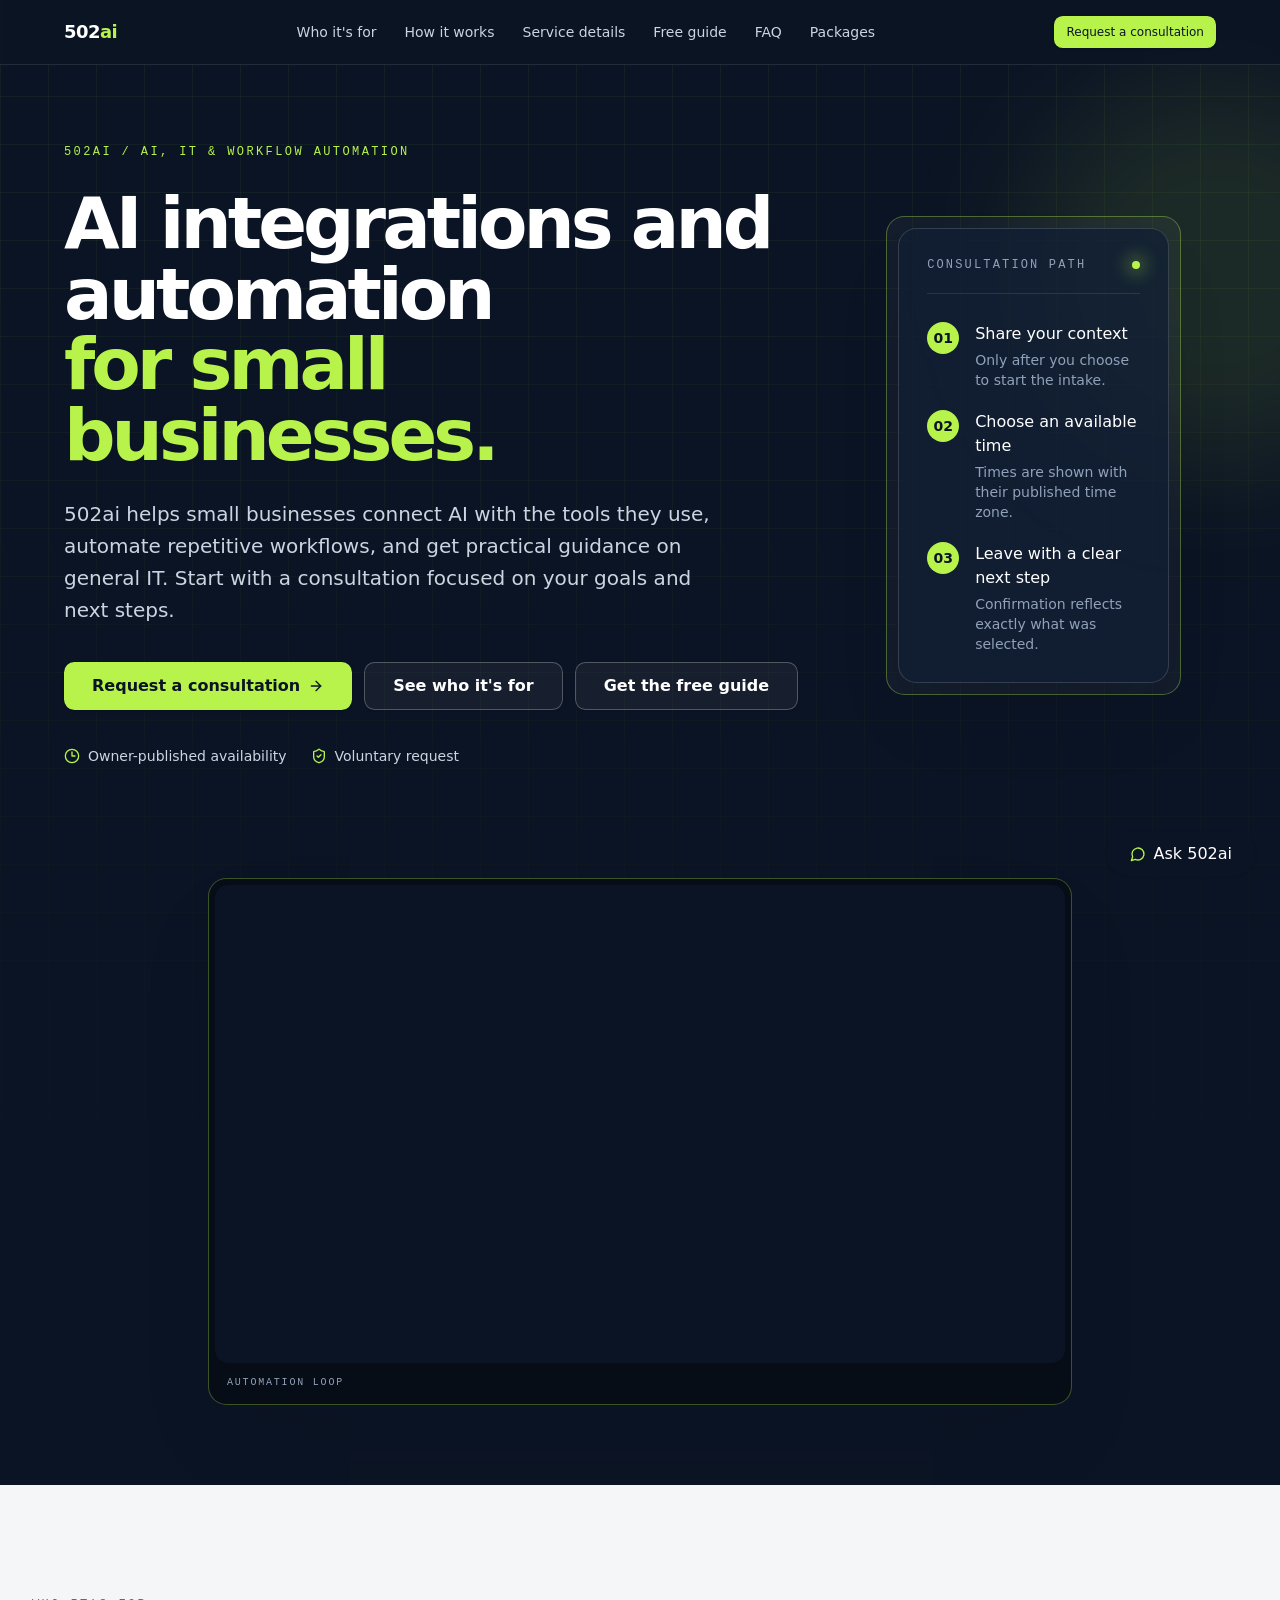
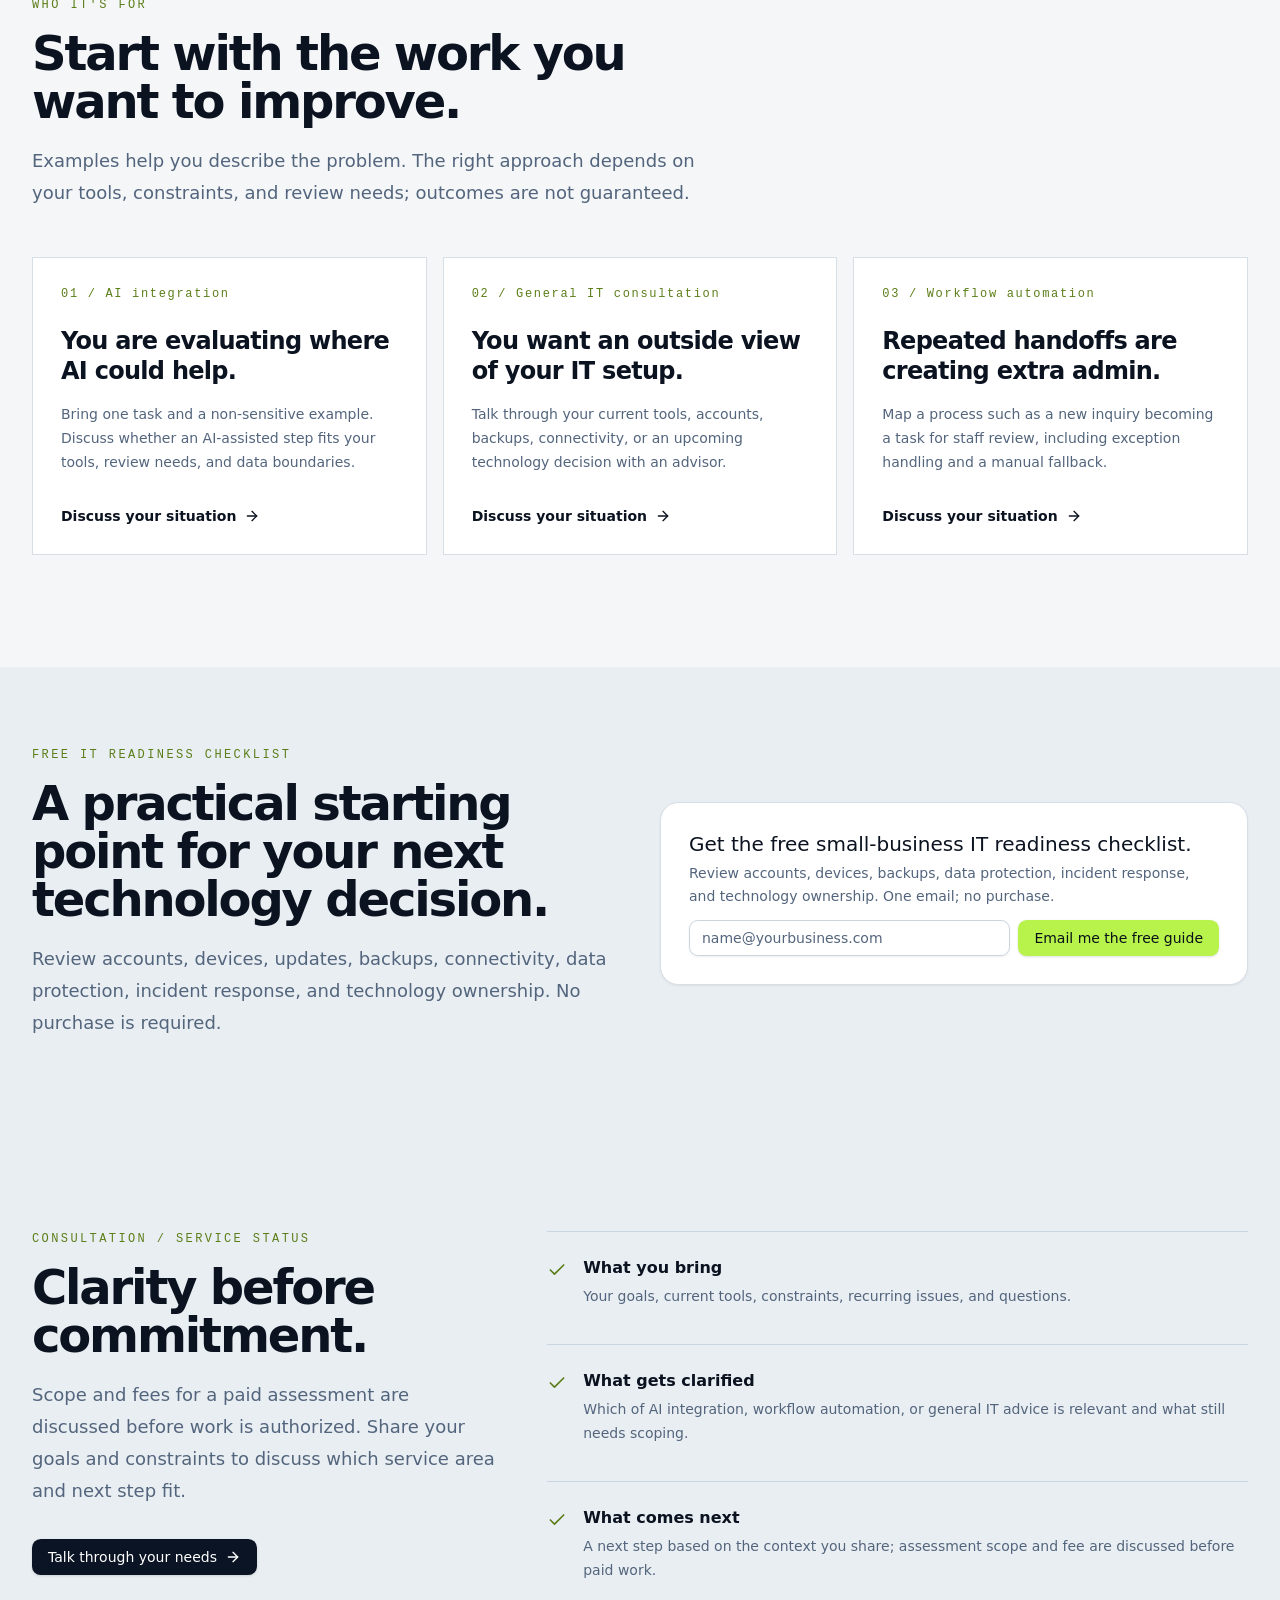
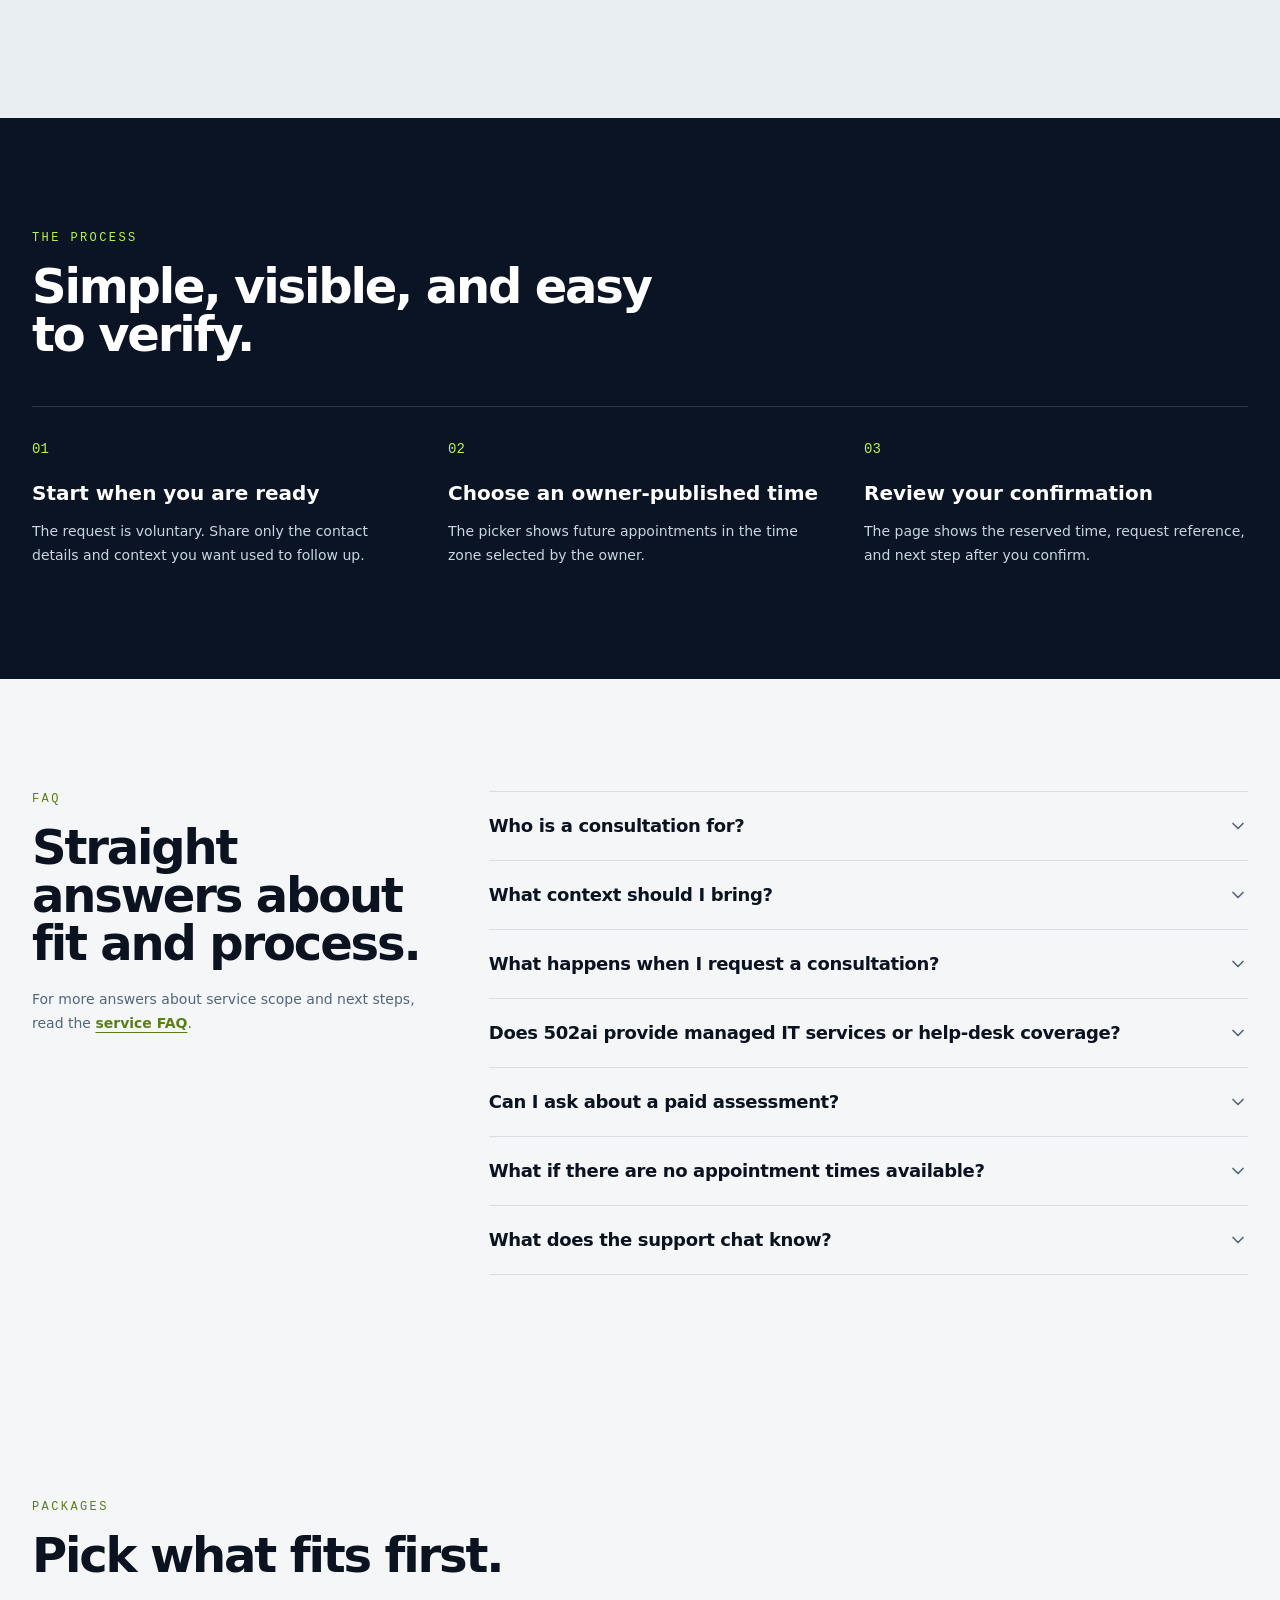
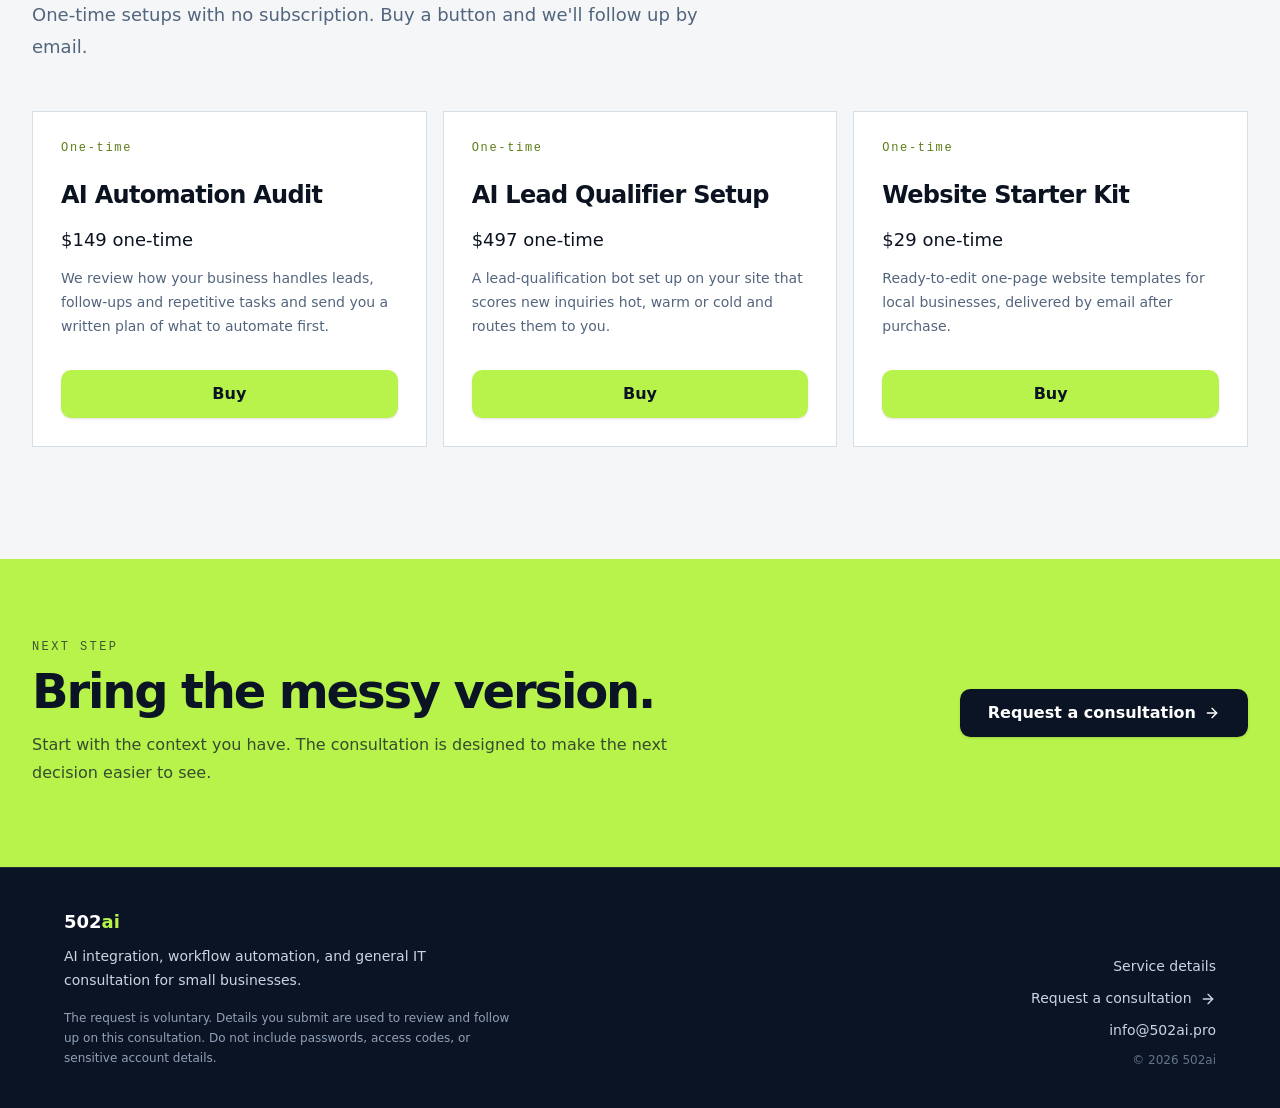
==== index.html @ 55d7896f "Remove Play button from hero animation; autoplay loop" ====
<!DOCTYPE html><html lang="en" dir="ltr"><head><meta charset="utf-8"><meta name="viewport" content="width=device-width, initial-scale=1"><link rel="stylesheet" href="_next/static/chunks/0__gtioi3s7lj.css" data-precedence="next"><link rel="preload" as="script" fetchpriority="low" href="_next/static/chunks/0fldi-4fgo6om.js"><script src="_next/static/chunks/0v95vu3h-w4fk.js" async=""></script><script src="_next/static/chunks/0lfxirqtvazlu.js" async=""></script><script src="_next/static/chunks/0l1_47-31-frg.js" async=""></script><script src="_next/static/chunks/0_~oc-q8md0.5.js" async=""></script><script src="_next/static/chunks/turbopack-06mkimn4y7oui.js" async=""></script><script src="_next/static/chunks/01xlw8hd842-c.js" async=""></script><script src="_next/static/chunks/00-csyj9a6t-x.js" async=""></script><script src="_next/static/chunks/0rse4l1ep731e.js" async=""></script><script src="_next/static/chunks/009zz1fhqhka-.js" async=""></script><script src="_next/static/chunks/12fk6u5hmqf47.js" async=""></script><script src="_next/static/chunks/0-q.mwi4mcrxv.js" async=""></script><script src="_next/static/chunks/0bn8dwyu2_uis.js" async=""></script><script src="_next/static/chunks/06d.wo8749jlh.js" async=""></script><script src="_next/static/chunks/0~isg1e2u99oy.js" async=""></script><script src="_next/static/chunks/054f8407ooxnb.js" async=""></script><script src="_next/static/chunks/0ojf.-gmc4uyp.js" async=""></script><script src="_next/static/chunks/0a0m3w8spjua4.js" async=""></script><meta name="next-size-adjust" content=""><meta name="theme-color" content="#0b1424"><title>502ai</title><meta name="description" content="Managed IT services from MuncyTech-Solutions for growing businesses."><meta name="application-name" content="502ai"><link rel="manifest" href="/manifest.webmanifest"><meta name="keywords" content="AI integration,workflow automation,IT consultation,small business,502ai"><meta property="og:title" content="502ai"><meta property="og:description" content="AI integration, workflow automation, and general IT consulting for small businesses."><meta property="og:site_name" content="502ai"><meta property="og:image" content="/opengraph-image.png"><meta property="og:image:type" content="image/png"><meta property="og:image:width" content="1200"><meta property="og:image:height" content="630"><meta property="og:image:alt" content="502ai"><meta property="og:type" content="website"><meta name="twitter:card" content="summary_large_image"><meta name="twitter:title" content="502ai"><meta name="twitter:description" content="AI integration, workflow automation, and general IT consulting for small businesses."><meta name="twitter:image" content="/opengraph-image.png"><meta name="twitter:image:alt" content="502ai"><meta name="twitter:image:type" content="image/png"><meta name="twitter:image:width" content="1200"><meta name="twitter:image:height" content="630"><link rel="icon" href="/icon.svg?icon.0nr6n2ke7qc_d.svg" sizes="any" type="image/svg+xml"><script src="_next/static/chunks/03~yq9q893hmn.js" nomodule=""></script><style>button[aria-label="Play automation animation"]{display:none!important}</style></head><body class="min-h-screen bg-background font-body text-foreground antialiased"><div hidden=""><!--$--><!--/$--></div><script>((a,b,c,d,e,f,g,h)=>{let i=document.documentElement,j=["light","dark"];function k(b){var c;(Array.isArray(a)?a:[a]).forEach(a=>{let c="class"===a,d=c&&f?e.map(a=>f[a]||a):e;c?(i.classList.remove(...d),i.classList.add(f&&f[b]?f[b]:b)):i.setAttribute(a,b)}),c=b,h&&j.includes(c)&&(i.style.colorScheme=c)}if(d)k(d);else try{let a=localStorage.getItem(b)||c,d=g&&"system"===a?window.matchMedia("(prefers-color-scheme: dark)").matches?"dark":"light":a;k(d)}catch(a){}})("class","theme","system",null,["light","dark"],null,true,true)</script><div class="displayfont_ef4580e2-module__H3jTgG__variable monofont_17b3faa7-module__HdOs8W__variable"><div class="bg-background"><header class="absolute inset-x-0 top-0 z-20 border-b border-white/10 bg-navy/80 text-white backdrop-blur"><div class="mx-auto flex h-16 max-w-[76rem] items-center justify-between gap-6 px-5 sm:px-8"><a class="lime-focus text-lg font-semibold tracking-[-0.03em]" href="/">502<span class="text-lime">ai</span></a><nav aria-label="Main" class="hidden items-center gap-7 text-sm text-slate-300 md:flex"><a class="lime-focus transition-colors hover:text-white" href="#paths">Who it's for</a><a class="lime-focus transition-colors hover:text-white" href="#process">How it works</a><a class="lime-focus transition-colors hover:text-white" href="/services">Service details</a><a class="lime-focus transition-colors hover:text-white" href="#free-guide">Free guide</a><a class="lime-focus transition-colors hover:text-white" href="#faq">FAQ</a><a class="lime-focus transition-colors hover:text-white" href="#packages">Packages</a></nav><a class="inline-flex items-center justify-center gap-2 whitespace-nowrap font-medium transition-all focus-visible:outline-none focus-visible:ring-2 focus-visible:ring-ring focus-visible:ring-offset-2 focus-visible:ring-offset-background disabled:pointer-events-none disabled:opacity-50 [&amp;_svg]:pointer-events-none [&amp;_svg]:size-4 [&amp;_svg]:shrink-0 shadow hover:shadow-md active:translate-y-px h-8 rounded-md px-3 text-xs bg-lime text-navy hover:bg-lime/90" href="/consultation">Request a consultation</a></div></header><main><section class="relative overflow-hidden bg-navy text-white"><div class="marketing-grid pointer-events-none absolute inset-0 opacity-70"></div><div class="pointer-events-none absolute -right-32 top-20 size-96 rounded-full bg-lime/10 blur-3xl"></div><div class="relative mx-auto grid min-h-[680px] max-w-[76rem] items-center gap-14 px-5 pb-20 pt-36 sm:px-8 lg:grid-cols-[1.08fr_0.92fr] lg:gap-20 lg:pb-28"><div class="max-w-3xl"><p class="mb-7 font-mono text-xs uppercase tracking-[0.2em] text-lime">502ai / AI, IT &amp; workflow automation</p><h1 class="max-w-4xl text-5xl font-semibold leading-[0.98] tracking-[-0.055em] sm:text-7xl">AI integrations and automation<span class="block text-lime">for small businesses.</span></h1><p class="mt-7 max-w-2xl text-lg leading-8 text-slate-300 sm:text-xl">502ai helps small businesses connect AI with the tools they use, automate repetitive workflows, and get practical guidance on general IT. Start with a consultation focused on your goals and next steps.</p><div class="mt-9 flex flex-col gap-3 sm:flex-row"><a class="inline-flex items-center justify-center gap-2 whitespace-nowrap transition-all focus-visible:outline-none focus-visible:ring-2 focus-visible:ring-ring focus-visible:ring-offset-2 focus-visible:ring-offset-background disabled:pointer-events-none disabled:opacity-50 [&amp;_svg]:pointer-events-none [&amp;_svg]:size-4 [&amp;_svg]:shrink-0 shadow hover:shadow-md active:translate-y-px h-12 rounded-lg px-7 text-base font-semibold bg-lime text-navy hover:bg-lime/90" href="/consultation">Request a consultation <svg xmlns="http://www.w3.org/2000/svg" width="24" height="24" viewBox="0 0 24 24" fill="none" stroke="currentColor" stroke-width="2" stroke-linecap="round" stroke-linejoin="round" class="lucide lucide-arrow-right" aria-hidden="true"><path d="M5 12h14"></path><path d="m12 5 7 7-7 7"></path></svg></a><a class="inline-flex items-center justify-center gap-2 whitespace-nowrap transition-all focus-visible:outline-none focus-visible:ring-2 focus-visible:ring-ring focus-visible:ring-offset-2 focus-visible:ring-offset-background disabled:pointer-events-none disabled:opacity-50 [&amp;_svg]:pointer-events-none [&amp;_svg]:size-4 [&amp;_svg]:shrink-0 border shadow-sm h-12 rounded-lg px-7 text-base font-semibold border-white/25 bg-white/5 text-white hover:bg-white/10 hover:text-white" href="#paths">See who it's for</a><a class="inline-flex items-center justify-center gap-2 whitespace-nowrap transition-all focus-visible:outline-none focus-visible:ring-2 focus-visible:ring-ring focus-visible:ring-offset-2 focus-visible:ring-offset-background disabled:pointer-events-none disabled:opacity-50 [&amp;_svg]:pointer-events-none [&amp;_svg]:size-4 [&amp;_svg]:shrink-0 border shadow-sm h-12 rounded-lg px-7 text-base font-semibold border-white/25 bg-white/5 text-white hover:bg-white/10 hover:text-white" href="#free-guide">Get the free guide</a></div><div class="mt-9 flex flex-wrap gap-x-6 gap-y-3 text-sm text-slate-300"><span class="inline-flex items-center gap-2"><svg xmlns="http://www.w3.org/2000/svg" width="24" height="24" viewBox="0 0 24 24" fill="none" stroke="currentColor" stroke-width="2" stroke-linecap="round" stroke-linejoin="round" class="lucide lucide-clock3 lucide-clock-3 size-4 text-lime" aria-hidden="true"><circle cx="12" cy="12" r="10"></circle><polyline points="12 6 12 12 16.5 12"></polyline></svg> Owner-published availability</span><span class="inline-flex items-center gap-2"><svg xmlns="http://www.w3.org/2000/svg" width="24" height="24" viewBox="0 0 24 24" fill="none" stroke="currentColor" stroke-width="2" stroke-linecap="round" stroke-linejoin="round" class="lucide lucide-shield-check size-4 text-lime" aria-hidden="true"><path d="M20 13c0 5-3.5 7.5-7.66 8.95a1 1 0 0 1-.67-.01C7.5 20.5 4 18 4 13V6a1 1 0 0 1 1-1c2 0 4.5-1.2 6.24-2.72a1.17 1.17 0 0 1 1.52 0C14.51 3.81 17 5 19 5a1 1 0 0 1 1 1z"></path><path d="m9 12 2 2 4-4"></path></svg> Voluntary request</span></div></div><div class="relative w-full max-w-[34rem] justify-self-center lg:justify-self-end"><div class="absolute inset-2 rounded-2xl border border-lime/35 bg-white/[0.04]"></div><div class="relative mx-3 my-4 rounded-2xl border border-white/15 bg-navy-soft/80 p-5 shadow-2xl sm:mx-5 sm:my-5 sm:p-7"><div class="flex items-center justify-between border-b border-white/10 pb-5"><span class="font-mono text-xs uppercase tracking-[0.18em] text-slate-400">Consultation path</span><span class="size-2 rounded-full bg-lime shadow-[0_0_18px_4px_rgb(183_243_75_/_0.45)]"></span></div><div class="space-y-5 pt-7"><div class="flex items-start gap-4"><span class="flex size-8 shrink-0 items-center justify-center rounded-full bg-lime text-sm font-semibold text-navy">0<!-- -->1</span><div class="min-w-0"><p class="font-medium leading-6 text-white">Share your context</p><p class="mt-1 text-sm leading-5 text-slate-400">Only after you choose to start the intake.</p></div></div><div class="flex items-start gap-4"><span class="flex size-8 shrink-0 items-center justify-center rounded-full bg-lime text-sm font-semibold text-navy">0<!-- -->2</span><div class="min-w-0"><p class="font-medium leading-6 text-white">Choose an available time</p><p class="mt-1 text-sm leading-5 text-slate-400">Times are shown with their published time zone.</p></div></div><div class="flex items-start gap-4"><span class="flex size-8 shrink-0 items-center justify-center rounded-full bg-lime text-sm font-semibold text-navy">0<!-- -->3</span><div class="min-w-0"><p class="font-medium leading-6 text-white">Leave with a clear next step</p><p class="mt-1 text-sm leading-5 text-slate-400">Confirmation reflects exactly what was selected.</p></div></div></div></div></div></div><div class="relative mx-auto w-full max-w-[76rem] px-5 pb-16 sm:px-8 sm:pb-20"><figure class="relative mx-auto w-full max-w-[54rem] overflow-hidden rounded-2xl border border-lime/30 bg-[#070d17] p-1.5 shadow-2xl"><video aria-label="502ai automation loop animation" class="block aspect-video w-full rounded-xl bg-navy object-contain" data-restart-interval-ms="7000" autoplay="" loop="" muted="" playsinline="" preload="auto"><source src="company_241554/uploads/a7c2d1de-75b8-4713-8589-98a587da8fe0.mp4" type="video/mp4"></video><figcaption class="px-3 pb-2 pt-3 font-mono text-[10px] uppercase tracking-[0.18em] text-slate-400">Automation loop</figcaption></figure></div></section><section id="paths" class="bg-background px-5 py-20 sm:px-8 sm:py-28"><div class="mx-auto max-w-[76rem]"><div class="max-w-2xl"><p class="font-mono text-xs uppercase tracking-[0.2em] text-brand-700">Who it's for</p><h2 class="mt-4 text-4xl font-semibold tracking-[-0.045em] text-foreground sm:text-5xl">Start with the work you want to improve.</h2><p class="mt-5 text-lg leading-8 text-muted-foreground">Examples help you describe the problem. The right approach depends on your tools, constraints, and review needs; outcomes are not guaranteed.</p></div><div class="mt-12 grid gap-4 lg:grid-cols-3"><article class="group flex min-h-64 flex-col justify-between border border-border bg-card p-7 transition-colors hover:border-brand-500/60"><div><p class="font-mono text-xs tracking-[0.14em] text-brand-700">01 / AI integration</p><h3 class="mt-6 text-2xl font-semibold leading-tight tracking-[-0.03em]">You are evaluating where AI could help.</h3><p class="mt-4 text-sm leading-6 text-muted-foreground">Bring one task and a non-sensitive example. Discuss whether an AI-assisted step fits your tools, review needs, and data boundaries.</p></div><a class="lime-focus mt-8 inline-flex items-center gap-2 text-sm font-semibold text-foreground" href="/consultation">Discuss your situation<!-- --> <svg xmlns="http://www.w3.org/2000/svg" width="24" height="24" viewBox="0 0 24 24" fill="none" stroke="currentColor" stroke-width="2" stroke-linecap="round" stroke-linejoin="round" class="lucide lucide-arrow-right size-4 transition-transform group-hover:translate-x-1" aria-hidden="true"><path d="M5 12h14"></path><path d="m12 5 7 7-7 7"></path></svg></a></article><article class="group flex min-h-64 flex-col justify-between border border-border bg-card p-7 transition-colors hover:border-brand-500/60"><div><p class="font-mono text-xs tracking-[0.14em] text-brand-700">02 / General IT consultation</p><h3 class="mt-6 text-2xl font-semibold leading-tight tracking-[-0.03em]">You want an outside view of your IT setup.</h3><p class="mt-4 text-sm leading-6 text-muted-foreground">Talk through your current tools, accounts, backups, connectivity, or an upcoming technology decision with an advisor.</p></div><a class="lime-focus mt-8 inline-flex items-center gap-2 text-sm font-semibold text-foreground" href="/consultation">Discuss your situation<!-- --> <svg xmlns="http://www.w3.org/2000/svg" width="24" height="24" viewBox="0 0 24 24" fill="none" stroke="currentColor" stroke-width="2" stroke-linecap="round" stroke-linejoin="round" class="lucide lucide-arrow-right size-4 transition-transform group-hover:translate-x-1" aria-hidden="true"><path d="M5 12h14"></path><path d="m12 5 7 7-7 7"></path></svg></a></article><article class="group flex min-h-64 flex-col justify-between border border-border bg-card p-7 transition-colors hover:border-brand-500/60"><div><p class="font-mono text-xs tracking-[0.14em] text-brand-700">03 / Workflow automation</p><h3 class="mt-6 text-2xl font-semibold leading-tight tracking-[-0.03em]">Repeated handoffs are creating extra admin.</h3><p class="mt-4 text-sm leading-6 text-muted-foreground">Map a process such as a new inquiry becoming a task for staff review, including exception handling and a manual fallback.</p></div><a class="lime-focus mt-8 inline-flex items-center gap-2 text-sm font-semibold text-foreground" href="/consultation">Discuss your situation<!-- --> <svg xmlns="http://www.w3.org/2000/svg" width="24" height="24" viewBox="0 0 24 24" fill="none" stroke="currentColor" stroke-width="2" stroke-linecap="round" stroke-linejoin="round" class="lucide lucide-arrow-right size-4 transition-transform group-hover:translate-x-1" aria-hidden="true"><path d="M5 12h14"></path><path d="m12 5 7 7-7 7"></path></svg></a></article></div></div></section><section id="free-guide" class="bg-[#e9eef2] px-5 py-16 sm:px-8 sm:py-20"><div class="mx-auto grid max-w-[76rem] gap-10 lg:grid-cols-[1fr_1fr] lg:items-center"><div class="max-w-2xl"><p class="font-mono text-xs uppercase tracking-[0.2em] text-brand-700">Free IT readiness checklist</p><h2 class="mt-4 text-4xl font-semibold tracking-[-0.045em] text-foreground sm:text-5xl">A practical starting point for your next technology decision.</h2><p class="mt-5 text-lg leading-8 text-muted-foreground">Review accounts, devices, updates, backups, connectivity, data protection, incident response, and technology ownership. No purchase is required.</p></div><div class="rounded-2xl border border-border bg-card p-5 shadow-sm sm:p-7"><div class="flex flex-col gap-3"><div class="flex flex-col gap-1"><p class="font-display text-xl text-foreground leading-snug">Get the free small-business IT readiness checklist.</p><p class="text-small text-muted-foreground leading-relaxed">Review accounts, devices, backups, data protection, incident response, and technology ownership. One email; no purchase.</p></div><form action="mailto:info@502ai.pro" method="post" enctype="text/plain" class="flex flex-col gap-2 sm:flex-row sm:items-start sm:gap-2"><div class="flex-1 space-y-1"><input type="email" class="flex w-full rounded-md border border-input bg-transparent px-3 py-1 text-base shadow-sm transition-colors file:border-0 file:bg-transparent file:text-sm file:font-medium file:text-foreground placeholder:text-muted-foreground focus-visible:outline-none focus-visible:ring-1 focus-visible:ring-ring disabled:cursor-not-allowed disabled:opacity-50 md:text-sm h-9" inputmode="email" autocomplete="email" placeholder="name@yourbusiness.com" aria-label="Email address" id="_R_f6qnpf9lb_-form-item" aria-describedby="_R_f6qnpf9lb_-form-item-description" aria-invalid="false" name="email" value=""></div><button class="inline-flex items-center justify-center gap-2 whitespace-nowrap rounded-md text-sm font-medium transition-all focus-visible:outline-none focus-visible:ring-2 focus-visible:ring-ring focus-visible:ring-offset-2 focus-visible:ring-offset-background disabled:pointer-events-none disabled:opacity-50 [&amp;_svg]:pointer-events-none [&amp;_svg]:size-4 [&amp;_svg]:shrink-0 bg-primary text-primary-foreground shadow hover:bg-primary/90 hover:shadow-md active:translate-y-px h-9 px-4 py-2 sm:w-auto w-full" type="submit"><span>Email me the free guide</span></button></form></div></div></div></section><section class="bg-[#e9eef2] px-5 py-20 sm:px-8 sm:py-28"><div class="mx-auto grid max-w-[76rem] gap-12 lg:grid-cols-[0.8fr_1.2fr] lg:items-start"><div><p class="font-mono text-xs uppercase tracking-[0.2em] text-brand-700">Consultation / service status</p><h2 class="mt-4 text-4xl font-semibold tracking-[-0.045em] text-foreground sm:text-5xl">Clarity before commitment.</h2><p class="mt-5 text-lg leading-8 text-muted-foreground">Scope and fees for a paid assessment are discussed before work is authorized. Share your goals and constraints to discuss which service area and next step fit.</p><a class="inline-flex items-center justify-center gap-2 whitespace-nowrap rounded-md text-sm font-medium transition-all focus-visible:outline-none focus-visible:ring-2 focus-visible:ring-ring focus-visible:ring-offset-2 focus-visible:ring-offset-background disabled:pointer-events-none disabled:opacity-50 [&amp;_svg]:pointer-events-none [&amp;_svg]:size-4 [&amp;_svg]:shrink-0 shadow hover:shadow-md active:translate-y-px h-9 px-4 py-2 mt-8 bg-navy text-white hover:bg-navy-soft" href="/consultation">Talk through your needs <svg xmlns="http://www.w3.org/2000/svg" width="24" height="24" viewBox="0 0 24 24" fill="none" stroke="currentColor" stroke-width="2" stroke-linecap="round" stroke-linejoin="round" class="lucide lucide-arrow-right" aria-hidden="true"><path d="M5 12h14"></path><path d="m12 5 7 7-7 7"></path></svg></a></div><div class="grid gap-3"><div class="flex gap-4 border-t border-slate-300 py-6"><svg xmlns="http://www.w3.org/2000/svg" width="24" height="24" viewBox="0 0 24 24" fill="none" stroke="currentColor" stroke-width="2" stroke-linecap="round" stroke-linejoin="round" class="lucide lucide-check mt-1 size-5 shrink-0 text-brand-700" aria-hidden="true"><path d="M20 6 9 17l-5-5"></path></svg><div><h3 class="font-semibold text-foreground">What you bring</h3><p class="mt-1 text-sm leading-6 text-muted-foreground">Your goals, current tools, constraints, recurring issues, and questions.</p></div></div><div class="flex gap-4 border-t border-slate-300 py-6"><svg xmlns="http://www.w3.org/2000/svg" width="24" height="24" viewBox="0 0 24 24" fill="none" stroke="currentColor" stroke-width="2" stroke-linecap="round" stroke-linejoin="round" class="lucide lucide-check mt-1 size-5 shrink-0 text-brand-700" aria-hidden="true"><path d="M20 6 9 17l-5-5"></path></svg><div><h3 class="font-semibold text-foreground">What gets clarified</h3><p class="mt-1 text-sm leading-6 text-muted-foreground">Which of AI integration, workflow automation, or general IT advice is relevant and what still needs scoping.</p></div></div><div class="flex gap-4 border-t border-slate-300 py-6"><svg xmlns="http://www.w3.org/2000/svg" width="24" height="24" viewBox="0 0 24 24" fill="none" stroke="currentColor" stroke-width="2" stroke-linecap="round" stroke-linejoin="round" class="lucide lucide-check mt-1 size-5 shrink-0 text-brand-700" aria-hidden="true"><path d="M20 6 9 17l-5-5"></path></svg><div><h3 class="font-semibold text-foreground">What comes next</h3><p class="mt-1 text-sm leading-6 text-muted-foreground">A next step based on the context you share; assessment scope and fee are discussed before paid work.</p></div></div></div></div></section><section id="process" class="bg-navy px-5 py-20 text-white sm:px-8 sm:py-28"><div class="mx-auto max-w-[76rem]"><div class="max-w-2xl"><p class="font-mono text-xs uppercase tracking-[0.2em] text-lime">The process</p><h2 class="mt-4 text-4xl font-semibold tracking-[-0.045em] sm:text-5xl">Simple, visible, and easy to verify.</h2></div><div class="mt-12 grid gap-8 border-t border-white/15 pt-8 md:grid-cols-3"><div><p class="font-mono text-sm text-lime">01</p><h3 class="mt-5 text-xl font-semibold">Start when you are ready</h3><p class="mt-3 text-sm leading-6 text-slate-300">The request is voluntary. Share only the contact details and context you want used to follow up.</p></div><div><p class="font-mono text-sm text-lime">02</p><h3 class="mt-5 text-xl font-semibold">Choose an owner-published time</h3><p class="mt-3 text-sm leading-6 text-slate-300">The picker shows future appointments in the time zone selected by the owner.</p></div><div><p class="font-mono text-sm text-lime">03</p><h3 class="mt-5 text-xl font-semibold">Review your confirmation</h3><p class="mt-3 text-sm leading-6 text-slate-300">The page shows the reserved time, request reference, and next step after you confirm.</p></div></div></div></section><section id="faq" class="bg-background px-5 py-20 sm:px-8 sm:py-28"><div class="mx-auto grid max-w-[76rem] gap-12 lg:grid-cols-[0.7fr_1.3fr]"><div><p class="font-mono text-xs uppercase tracking-[0.2em] text-brand-700">FAQ</p><h2 class="mt-4 text-4xl font-semibold tracking-[-0.045em] sm:text-5xl">Straight answers about fit and process.</h2><p class="mt-5 max-w-md text-sm leading-6 text-muted-foreground">For more answers about service scope and next steps, read the<!-- --> <a class="lime-focus font-semibold text-brand-700 underline underline-offset-4" href="/faq">service FAQ</a>.</p></div><div class="divide-y divide-border border-y border-border"><details class="group py-5"><summary class="flex cursor-pointer list-none items-center justify-between gap-5 text-lg font-semibold tracking-[-0.02em] marker:hidden">Who is a consultation for?<svg xmlns="http://www.w3.org/2000/svg" width="24" height="24" viewBox="0 0 24 24" fill="none" stroke="currentColor" stroke-width="2" stroke-linecap="round" stroke-linejoin="round" class="lucide lucide-chevron-down size-5 shrink-0 text-muted-foreground transition-transform group-open:rotate-180" aria-hidden="true"><path d="m6 9 6 6 6-6"></path></svg></summary><p class="max-w-2xl pt-4 text-sm leading-7 text-muted-foreground">It is for small-business owners exploring AI integration, workflow automation, or general IT advice.</p></details><details class="group py-5"><summary class="flex cursor-pointer list-none items-center justify-between gap-5 text-lg font-semibold tracking-[-0.02em] marker:hidden">What context should I bring?<svg xmlns="http://www.w3.org/2000/svg" width="24" height="24" viewBox="0 0 24 24" fill="none" stroke="currentColor" stroke-width="2" stroke-linecap="round" stroke-linejoin="round" class="lucide lucide-chevron-down size-5 shrink-0 text-muted-foreground transition-transform group-open:rotate-180" aria-hidden="true"><path d="m6 9 6 6 6-6"></path></svg></summary><p class="max-w-2xl pt-4 text-sm leading-7 text-muted-foreground">Your goal, current tools, one example of the task or issue, constraints, and questions are useful. A short summary is enough; do not share passwords or sensitive records.</p></details><details class="group py-5"><summary class="flex cursor-pointer list-none items-center justify-between gap-5 text-lg font-semibold tracking-[-0.02em] marker:hidden">What happens when I request a consultation?<svg xmlns="http://www.w3.org/2000/svg" width="24" height="24" viewBox="0 0 24 24" fill="none" stroke="currentColor" stroke-width="2" stroke-linecap="round" stroke-linejoin="round" class="lucide lucide-chevron-down size-5 shrink-0 text-muted-foreground transition-transform group-open:rotate-180" aria-hidden="true"><path d="m6 9 6 6 6-6"></path></svg></summary><p class="max-w-2xl pt-4 text-sm leading-7 text-muted-foreground">You choose what context to submit, then select a future owner-published appointment time if one is available. After you confirm, the page shows the reserved time, request reference, and next step.</p></details><details class="group py-5"><summary class="flex cursor-pointer list-none items-center justify-between gap-5 text-lg font-semibold tracking-[-0.02em] marker:hidden">Does 502ai provide managed IT services or help-desk coverage?<svg xmlns="http://www.w3.org/2000/svg" width="24" height="24" viewBox="0 0 24 24" fill="none" stroke="currentColor" stroke-width="2" stroke-linecap="round" stroke-linejoin="round" class="lucide lucide-chevron-down size-5 shrink-0 text-muted-foreground transition-transform group-open:rotate-180" aria-hidden="true"><path d="m6 9 6 6 6-6"></path></svg></summary><p class="max-w-2xl pt-4 text-sm leading-7 text-muted-foreground">No. 502ai offers general IT consultation and advisory work, but does not manage a company’s IT department or provide ongoing managed services or help-desk coverage.</p></details><details class="group py-5"><summary class="flex cursor-pointer list-none items-center justify-between gap-5 text-lg font-semibold tracking-[-0.02em] marker:hidden">Can I ask about a paid assessment?<svg xmlns="http://www.w3.org/2000/svg" width="24" height="24" viewBox="0 0 24 24" fill="none" stroke="currentColor" stroke-width="2" stroke-linecap="round" stroke-linejoin="round" class="lucide lucide-chevron-down size-5 shrink-0 text-muted-foreground transition-transform group-open:rotate-180" aria-hidden="true"><path d="m6 9 6 6 6-6"></path></svg></summary><p class="max-w-2xl pt-4 text-sm leading-7 text-muted-foreground">Yes. Request a consultation or email info@502ai.pro to discuss a paid assessment. Ask for the proposed scope and fee before authorizing work; no fixed price is stated here.</p></details><details class="group py-5"><summary class="flex cursor-pointer list-none items-center justify-between gap-5 text-lg font-semibold tracking-[-0.02em] marker:hidden">What if there are no appointment times available?<svg xmlns="http://www.w3.org/2000/svg" width="24" height="24" viewBox="0 0 24 24" fill="none" stroke="currentColor" stroke-width="2" stroke-linecap="round" stroke-linejoin="round" class="lucide lucide-chevron-down size-5 shrink-0 text-muted-foreground transition-transform group-open:rotate-180" aria-hidden="true"><path d="m6 9 6 6 6-6"></path></svg></summary><p class="max-w-2xl pt-4 text-sm leading-7 text-muted-foreground">The consultation page will say when no owner-published times are available. You can still email 502ai at info@502ai.pro to ask about the next step.</p></details><details class="group py-5"><summary class="flex cursor-pointer list-none items-center justify-between gap-5 text-lg font-semibold tracking-[-0.02em] marker:hidden">What does the support chat know?<svg xmlns="http://www.w3.org/2000/svg" width="24" height="24" viewBox="0 0 24 24" fill="none" stroke="currentColor" stroke-width="2" stroke-linecap="round" stroke-linejoin="round" class="lucide lucide-chevron-down size-5 shrink-0 text-muted-foreground transition-transform group-open:rotate-180" aria-hidden="true"><path d="m6 9 6 6 6-6"></path></svg></summary><p class="max-w-2xl pt-4 text-sm leading-7 text-muted-foreground">It can explain the published consultation process and the situations described on this page. It should not invent services, prices, guarantees, testimonials, or appointment times.</p></details></div></div></section><section id="packages" class="bg-background px-5 py-20 sm:px-8 sm:py-28"><div class="mx-auto max-w-[76rem]"><div class="max-w-2xl"><p class="font-mono text-xs uppercase tracking-[0.2em] text-brand-700">Packages</p><h2 class="mt-4 text-4xl font-semibold tracking-[-0.045em] sm:text-5xl">Pick what fits first.</h2><p class="mt-5 text-lg leading-8 text-muted-foreground">One-time setups with no subscription. Buy a button and we'll follow up by email.</p></div><div class="mt-12 grid gap-4 lg:grid-cols-3"><article class="group flex min-h-64 flex-col justify-between border border-border bg-card p-7 transition-colors hover:border-brand-500/60"><div><p class="font-mono text-xs tracking-[0.14em] text-brand-700">One-time</p><h3 class="mt-6 text-2xl font-semibold leading-tight tracking-[-0.03em]">AI Automation Audit</h3><p class="mt-4 text-lg leading-7 text-foreground">$149 one-time</p><p class="mt-3 text-sm leading-6 text-muted-foreground">We review how your business handles leads, follow-ups and repetitive tasks and send you a written plan of what to automate first.</p></div><a class="mt-8 inline-flex items-center justify-center gap-2 whitespace-nowrap transition-all focus-visible:outline-none focus-visible:ring-2 focus-visible:ring-ring focus-visible:ring-offset-2 focus-visible:ring-offset-background disabled:pointer-events-none disabled:opacity-50 [&_svg]:pointer-events-none [&_svg]:size-4 [&_svg]:shrink-0 shadow hover:shadow-md active:translate-y-px h-12 rounded-lg px-7 text-base font-semibold bg-lime text-navy hover:bg-lime/90" href="https://buy.stripe.com/4gM7sM2zK5vr25JfIFcjS1c">Buy</a></article><article class="group flex min-h-64 flex-col justify-between border border-border bg-card p-7 transition-colors hover:border-brand-500/60"><div><p class="font-mono text-xs tracking-[0.14em] text-brand-700">One-time</p><h3 class="mt-6 text-2xl font-semibold leading-tight tracking-[-0.03em]">AI Lead Qualifier Setup</h3><p class="mt-4 text-lg leading-7 text-foreground">$497 one-time</p><p class="mt-3 text-sm leading-6 text-muted-foreground">A lead-qualification bot set up on your site that scores new inquiries hot, warm or cold and routes them to you.</p></div><a class="mt-8 inline-flex items-center justify-center gap-2 whitespace-nowrap transition-all focus-visible:outline-none focus-visible:ring-2 focus-visible:ring-ring focus-visible:ring-offset-2 focus-visible:ring-offset-background disabled:pointer-events-none disabled:opacity-50 [&_svg]:pointer-events-none [&_svg]:size-4 [&_svg]:shrink-0 shadow hover:shadow-md active:translate-y-px h-12 rounded-lg px-7 text-base font-semibold bg-lime text-navy hover:bg-lime/90" href="https://buy.stripe.com/4gM9AU4HScXT39N3ZXcjS1b">Buy</a></article><article class="group flex min-h-64 flex-col justify-between border border-border bg-card p-7 transition-colors hover:border-brand-500/60"><div><p class="font-mono text-xs tracking-[0.14em] text-brand-700">One-time</p><h3 class="mt-6 text-2xl font-semibold leading-tight tracking-[-0.03em]">Website Starter Kit</h3><p class="mt-4 text-lg leading-7 text-foreground">$29 one-time</p><p class="mt-3 text-sm leading-6 text-muted-foreground">Ready-to-edit one-page website templates for local businesses, delivered by email after purchase.</p></div><a class="mt-8 inline-flex items-center justify-center gap-2 whitespace-nowrap transition-all focus-visible:outline-none focus-visible:ring-2 focus-visible:ring-ring focus-visible:ring-offset-2 focus-visible:ring-offset-background disabled:pointer-events-none disabled:opacity-50 [&_svg]:pointer-events-none [&_svg]:size-4 [&_svg]:shrink-0 shadow hover:shadow-md active:translate-y-px h-12 rounded-lg px-7 text-base font-semibold bg-lime text-navy hover:bg-lime/90" href="https://buy.stripe.com/7sY3cwb6ge1X6lZ2VTcjS1d">Buy</a></article></div></div></section><section class="bg-lime px-5 py-16 sm:px-8 sm:py-20"><div class="mx-auto flex max-w-[76rem] flex-col gap-7 md:flex-row md:items-center md:justify-between"><div class="max-w-2xl"><p class="font-mono text-xs uppercase tracking-[0.2em] text-navy/70">Next step</p><h2 class="mt-3 text-4xl font-semibold tracking-[-0.045em] text-navy sm:text-5xl">Bring the messy version.</h2><p class="mt-4 text-base leading-7 text-navy/75">Start with the context you have. The consultation is designed to make the next decision easier to see.</p></div><a class="inline-flex items-center justify-center gap-2 whitespace-nowrap transition-all focus-visible:outline-none focus-visible:ring-2 focus-visible:ring-ring focus-visible:ring-offset-2 focus-visible:ring-offset-background disabled:pointer-events-none disabled:opacity-50 [&amp;_svg]:pointer-events-none [&amp;_svg]:size-4 [&amp;_svg]:shrink-0 shadow hover:shadow-md active:translate-y-px h-12 rounded-lg px-7 text-base font-semibold shrink-0 bg-navy text-white hover:bg-navy-soft" href="/consultation">Request a consultation <svg xmlns="http://www.w3.org/2000/svg" width="24" height="24" viewBox="0 0 24 24" fill="none" stroke="currentColor" stroke-width="2" stroke-linecap="round" stroke-linejoin="round" class="lucide lucide-arrow-right" aria-hidden="true"><path d="M5 12h14"></path><path d="m12 5 7 7-7 7"></path></svg></a></div></section></main><div class="fixed bottom-4 right-4 z-50 flex flex-col items-end gap-3 sm:bottom-6 sm:right-6"><button class="inline-flex items-center justify-center gap-2 whitespace-nowrap font-medium transition-all focus-visible:outline-none focus-visible:ring-2 focus-visible:ring-ring focus-visible:ring-offset-2 focus-visible:ring-offset-background disabled:pointer-events-none disabled:opacity-50 [&amp;_svg]:pointer-events-none [&amp;_svg]:size-4 [&amp;_svg]:shrink-0 shadow hover:shadow-md active:translate-y-px h-11 px-6 text-base chat-launcher rounded-full bg-navy text-white hover:bg-navy-soft" type="button" aria-label="Open 502ai support chat"><svg xmlns="http://www.w3.org/2000/svg" width="24" height="24" viewBox="0 0 24 24" fill="none" stroke="currentColor" stroke-width="2" stroke-linecap="round" stroke-linejoin="round" class="lucide lucide-message-circle size-5 text-lime" aria-hidden="true"><path d="M7.9 20A9 9 0 1 0 4 16.1L2 22Z"></path></svg><span class="hidden sm:inline">Ask 502ai</span></button></div><footer class="border-t border-white/10 bg-navy text-slate-300"><div class="mx-auto grid max-w-[76rem] gap-8 px-5 py-10 sm:px-8 md:grid-cols-[1fr_auto] md:items-end"><div><p class="text-lg font-semibold text-white">502<span class="text-lime">ai</span></p><p class="mt-2 max-w-md text-sm leading-6">AI integration, workflow automation, and general IT consultation for small businesses.</p><p id="privacy-note" class="mt-4 max-w-md text-xs leading-5 text-slate-400">The request is voluntary. Details you submit are used to review and follow up on this consultation. Do not include passwords, access codes, or sensitive account details.</p></div><div class="flex flex-col gap-3 text-sm md:items-end"><a class="lime-focus hover:text-white" href="/services">Service details</a><a class="lime-focus hover:text-white" href="/consultation">Request a consultation <svg xmlns="http://www.w3.org/2000/svg" width="24" height="24" viewBox="0 0 24 24" fill="none" stroke="currentColor" stroke-width="2" stroke-linecap="round" stroke-linejoin="round" class="lucide lucide-arrow-right ml-1 inline size-4" aria-hidden="true"><path d="M5 12h14"></path><path d="m12 5 7 7-7 7"></path></svg></a><a class="lime-focus hover:text-white" href="mailto:info@502ai.pro">info@502ai.pro</a><p class="text-xs text-slate-500">© <!-- -->2026<!-- --> 502ai</p></div></div></footer></div><!--$--><!--/$--><section aria-label="Notifications alt+T" tabindex="-1" aria-live="polite" aria-relevant="additions text" aria-atomic="false"></section></div><script src="_next/static/chunks/0fldi-4fgo6om.js" id="_R_" async=""></script><script>(self.__next_f=self.__next_f||[]).push([0])</script><script>self.__next_f.push([1,"1:\"$Sreact.fragment\"\n3:I[39756,[\"/_next/static/chunks/01xlw8hd842-c.js\",\"/_next/static/chunks/00-csyj9a6t-x.js\"],\"default\"]\n4:I[37457,[\"/_next/static/chunks/01xlw8hd842-c.js\",\"/_next/static/chunks/00-csyj9a6t-x.js\"],\"default\"]\n5:I[22016,[\"/_next/static/chunks/0rse4l1ep731e.js\",\"/_next/static/chunks/009zz1fhqhka-.js\",\"/_next/static/chunks/12fk6u5hmqf47.js\",\"/_next/static/chunks/0-q.mwi4mcrxv.js\",\"/_next/static/chunks/0bn8dwyu2_uis.js\",\"/_next/static/chunks/06d.wo8749jlh.js\",\"/_next/static/chunks/0~isg1e2u99oy.js\",\"/_next/static/chunks/054f8407ooxnb.js\"],\"\"]\nd:I[63491,[\"/_next/static/chunks/0rse4l1ep731e.js\",\"/_next/static/chunks/009zz1fhqhka-.js\",\"/_next/static/chunks/12fk6u5hmqf47.js\",\"/_next/static/chunks/0-q.mwi4mcrxv.js\",\"/_next/static/chunks/0bn8dwyu2_uis.js\",\"/_next/static/chunks/06d.wo8749jlh.js\",\"/_next/static/chunks/0~isg1e2u99oy.js\",\"/_next/static/chunks/0ojf.-gmc4uyp.js\"],\"default\"]\n1a:I[46180,[\"/_next/static/chunks/0rse4l1ep731e.js\",\"/_next/static/chunks/009zz1fhqhka-.js\",\"/_next/static/chunks/12fk6u5hmqf47.js\",\"/_next/static/chunks/0-q.mwi4mcrxv.js\",\"/_next/static/chunks/0bn8dwyu2_uis.js\",\"/_next/static/chunks/06d.wo8749jlh.js\",\"/_next/static/chunks/0~isg1e2u99oy.js\",\"/_next/static/chunks/054f8407ooxnb.js\"],\"SalesSupportChat\"]\n1b:I[97367,[\"/_next/static/chunks/01xlw8hd842-c.js\",\"/_next/static/chunks/00-csyj9a6t-x.js\"],\"OutletBoundary\"]\n1c:\"$Sreact.suspense\"\n1f:I[97367,[\"/_next/static/chunks/01xlw8hd842-c.js\",\"/_next/static/chunks/00-csyj9a6t-x.js\"],\"ViewportBoundary\"]\n21:I[97367,[\"/_next/static/chunks/01xlw8hd842-c.js\",\"/_next/static/chunks/00-csyj9a6t-x.js\"],\"MetadataBoundary\"]\n23:I[35576,[\"/_next/static/chunks/0rse4l1ep731e.js\",\"/_next/static/chunks/009zz1fhqhka-.js\",\"/_next/static/chunks/12fk6u5hmqf47.js\",\"/_next/static/chunks/0-q.mwi4mcrxv.js\",\"/_next/static/chunks/0bn8dwyu2_uis.js\",\"/_next/static/chunks/06d.wo8749jlh.js\",\"/_next/static/chunks/0~isg1e2u99oy.js\",\"/_next/static/chunks/054f8407ooxnb.js\"],\"AutomationLoopVideo\"]\n25:I[87384,[\"/_next/static/chunks/0rse4l1ep731e.js\",\"/_next/static/chunks/009zz1fhqhka-.js\",\"/_next/static/chunks/12fk6u5hmqf47.js\",\"/_next/static/chunks/0-q.mwi4mcrxv.js\",\"/_next/static/chunks/0bn8dwyu2_uis.js\",\"/_next/static/chunks/06d.wo8749jlh.js\",\"/_next/static/chunks/0~isg1e2u99oy.js\",\"/_next/static/chunks/054f8407ooxnb.js\"],\"EmailLeadMagnetForm\"]\n2b:I[27423,[\"/_next/static/chunks/0rse4l1ep731e.js\",\"/_next/static/chunks/009zz1fhqhka-.js\",\"/_next/static/chunks/12fk6u5hmqf47.js\",\"/_next/static/chunks/0-q.mwi4mcrxv.js\",\"/_next/static/chunks/0bn8dwyu2_uis.js\",\"/_next/static/chunks/06d.wo8749jlh.js\",\"/_next/static/chunks/0~isg1e2u99oy.js\"],\"ThemeProvider\"]\n2c:I[1661,[\"/_next/static/chunks/0rse4l1ep731e.js\",\"/_next/static/chunks/009zz1fhqhka-.js\",\"/_next/static/chunks/12fk6u5hmqf47.js\",\"/_next/static/chunks/0-q.mwi4mcrxv.js\",\"/_next/static/chunks/0bn8dwyu2_uis.js\",\"/_next/static/chunks/06d.wo8749jlh.js\",\"/_next/static/chunks/0~isg1e2u99oy.js\"],\"AppProviders\"]\n2d:I[37823,[\"/_next/static/chunks/0rse4l1ep731e.js\",\"/_next/static/chunks/009zz1fhqhka-.js\",\"/_next/static/chunks/12fk6u5hmqf47.js\",\"/_next/static/chunks/0-q.mwi4mcrxv.js\",\"/_next/static/chunks/0bn8dwyu2_uis.js\",\"/_next/static/chunks/06d.wo8749jlh.js\",\"/_next/static/chunks/0~isg1e2u99oy.js\"],\"SiteNav\"]\n2e:I[58298,[\"/_next/static/chunks/0rse4l1ep731e.js\",\"/_next/static/chunks/009zz1fhqhka-.js\",\"/_next/static/chunks/12fk6u5hmqf47.js\",\"/_next/static/chunks/0-q.mwi4mcrxv.js\",\"/_next/static/chunks/0bn8dwyu2_uis.js\",\"/_next/static/chunks/06d.wo8749jlh.js\",\"/_next/static/chunks/0~isg1e2u99oy.js\",\"/_next/static/chunks/0a0m3w8spjua4.js\"],\"default\"]\n2f:I[37823,[\"/_next/static/chunks/0rse4l1ep731e.js\",\"/_next/static/chunks/009zz1fhqhka-.js\",\"/_next/static/chunks/12fk6u5hmqf47.js\",\"/_next/static/chunks/0-q.mwi4mcrxv.js\",\"/_next/static/chunks/0bn8dwyu2_uis.js\",\"/_next/static/chunks/06d.wo8749jlh.js\",\"/_next/static/chunks/0~isg1e2u99oy.js\"],\"SiteFooter\"]\n30:I[13354,[\"/_next/static/chunks/0rse4l1ep731e.js\",\"/_next/static/chunks/009zz1fhqhka-.js\",\"/_next/static/chunks/12fk6u5hmqf47.js\",\"/_next/static/chunks/0-q.mwi4mcrxv.js\",\"/_next/static/chunks"])</script><script>self.__next_f.push([1,"/0bn8dwyu2_uis.js\",\"/_next/static/chunks/06d.wo8749jlh.js\",\"/_next/static/chunks/0~isg1e2u99oy.js\"],\"Toaster\"]\n31:I[34137,[\"/_next/static/chunks/0rse4l1ep731e.js\",\"/_next/static/chunks/009zz1fhqhka-.js\",\"/_next/static/chunks/12fk6u5hmqf47.js\",\"/_next/static/chunks/0-q.mwi4mcrxv.js\",\"/_next/static/chunks/0bn8dwyu2_uis.js\",\"/_next/static/chunks/06d.wo8749jlh.js\",\"/_next/static/chunks/0~isg1e2u99oy.js\"],\"GlobalMounts\"]\n32:I[27395,[\"/_next/static/chunks/0rse4l1ep731e.js\",\"/_next/static/chunks/009zz1fhqhka-.js\",\"/_next/static/chunks/12fk6u5hmqf47.js\",\"/_next/static/chunks/0-q.mwi4mcrxv.js\",\"/_next/static/chunks/0bn8dwyu2_uis.js\",\"/_next/static/chunks/06d.wo8749jlh.js\",\"/_next/static/chunks/0~isg1e2u99oy.js\"],\"removed_analytics\"]\n33:I[27201,[\"/_next/static/chunks/01xlw8hd842-c.js\",\"/_next/static/chunks/00-csyj9a6t-x.js\"],\"IconMark\"]\n:HL[\"/_next/static/chunks/0__gtioi3s7lj.css\",\"style\"]\n:HL[\"/_next/static/media/inter_latin-s.p.055ydel_y7o6i.woff2\",\"font\",{\"crossOrigin\":\"\",\"type\":\"font/woff2\"}]\n:HL[\"/_next/static/media/jetbrains_mono_latin-s.p.00dknja6u8ss-.woff2\",\"font\",{\"crossOrigin\":\"\",\"type\":\"font/woff2\"}]\n"])</script><script>self.__next_f.push([1,"6:[\"$\",\"main\",null,{\"children\":[[\"$\",\"section\",null,{\"className\":\"relative overflow-hidden bg-navy text-white\",\"children\":[[\"$\",\"div\",null,{\"className\":\"marketing-grid pointer-events-none absolute inset-0 opacity-70\"}],[\"$\",\"div\",null,{\"className\":\"pointer-events-none absolute -right-32 top-20 size-96 rounded-full bg-lime/10 blur-3xl\"}],[\"$\",\"div\",null,{\"className\":\"relative mx-auto grid min-h-[680px] max-w-[76rem] items-center gap-14 px-5 pb-20 pt-36 sm:px-8 lg:grid-cols-[1.08fr_0.92fr] lg:gap-20 lg:pb-28\",\"children\":[[\"$\",\"div\",null,{\"className\":\"max-w-3xl\",\"children\":[[\"$\",\"p\",null,{\"className\":\"mb-7 font-mono text-xs uppercase tracking-[0.2em] text-lime\",\"children\":\"502ai / AI, IT \u0026 workflow automation\"}],[\"$\",\"h1\",null,{\"className\":\"max-w-4xl text-5xl font-semibold leading-[0.98] tracking-[-0.055em] sm:text-7xl\",\"children\":[\"AI integrations and automation\",[\"$\",\"span\",null,{\"className\":\"block text-lime\",\"children\":\"for small businesses.\"}]]}],[\"$\",\"p\",null,{\"className\":\"mt-7 max-w-2xl text-lg leading-8 text-slate-300 sm:text-xl\",\"children\":\"502ai helps small businesses connect AI with the tools they use, automate repetitive workflows, and get practical guidance on general IT. Start with a consultation focused on your goals and next steps.\"}],[\"$\",\"div\",null,{\"className\":\"mt-9 flex flex-col gap-3 sm:flex-row\",\"children\":[[\"$\",\"$L5\",null,{\"href\":\"/consultation\",\"children\":[\"Request a consultation \",[\"$\",\"svg\",null,{\"ref\":\"$undefined\",\"xmlns\":\"http://www.w3.org/2000/svg\",\"width\":24,\"height\":24,\"viewBox\":\"0 0 24 24\",\"fill\":\"none\",\"stroke\":\"currentColor\",\"strokeWidth\":2,\"strokeLinecap\":\"round\",\"strokeLinejoin\":\"round\",\"className\":\"lucide lucide-arrow-right\",\"aria-hidden\":\"true\",\"children\":[[\"$\",\"path\",\"1ays0h\",{\"d\":\"M5 12h14\"}],[\"$\",\"path\",\"xquz4c\",{\"d\":\"m12 5 7 7-7 7\"}],\"$undefined\"]}]],\"className\":\"inline-flex items-center justify-center gap-2 whitespace-nowrap transition-all focus-visible:outline-none focus-visible:ring-2 focus-visible:ring-ring focus-visible:ring-offset-2 focus-visible:ring-offset-background disabled:pointer-events-none disabled:opacity-50 [\u0026_svg]:pointer-events-none [\u0026_svg]:size-4 [\u0026_svg]:shrink-0 shadow hover:shadow-md active:translate-y-px h-12 rounded-lg px-7 text-base font-semibold bg-lime text-navy hover:bg-lime/90\",\"ref\":null}],[\"$\",\"$L5\",null,{\"href\":\"#paths\",\"children\":\"See who it's for\",\"className\":\"inline-flex items-center justify-center gap-2 whitespace-nowrap transition-all focus-visible:outline-none focus-visible:ring-2 focus-visible:ring-ring focus-visible:ring-offset-2 focus-visible:ring-offset-background disabled:pointer-events-none disabled:opacity-50 [\u0026_svg]:pointer-events-none [\u0026_svg]:size-4 [\u0026_svg]:shrink-0 border shadow-sm h-12 rounded-lg px-7 text-base font-semibold border-white/25 bg-white/5 text-white hover:bg-white/10 hover:text-white\",\"ref\":null}],[\"$\",\"$L5\",null,{\"href\":\"#free-guide\",\"children\":\"Get the free guide\",\"className\":\"inline-flex items-center justify-center gap-2 whitespace-nowrap transition-all focus-visible:outline-none focus-visible:ring-2 focus-visible:ring-ring focus-visible:ring-offset-2 focus-visible:ring-offset-background disabled:pointer-events-none disabled:opacity-50 [\u0026_svg]:pointer-events-none [\u0026_svg]:size-4 [\u0026_svg]:shrink-0 border shadow-sm h-12 rounded-lg px-7 text-base font-semibold border-white/25 bg-white/5 text-white hover:bg-white/10 hover:text-white\",\"ref\":null}]]}],[\"$\",\"div\",null,{\"className\":\"mt-9 flex flex-wrap gap-x-6 gap-y-3 text-sm text-slate-300\",\"children\":[[\"$\",\"span\",null,{\"className\":\"inline-flex items-center gap-2\",\"children\":[[\"$\",\"svg\",null,{\"ref\":\"$undefined\",\"xmlns\":\"http://www.w3.org/2000/svg\",\"width\":24,\"height\":24,\"viewBox\":\"0 0 24 24\",\"fill\":\"none\",\"stroke\":\"currentColor\",\"strokeWidth\":2,\"strokeLinecap\":\"round\",\"strokeLinejoin\":\"round\",\"className\":\"lucide lucide-clock3 lucide-clock-3 size-4 text-lime\",\"aria-hidden\":\"true\",\"children\":[\"$Lf\",\"$L10\",\"$undefined\"]}],\" Owner-published availability\"]}],\"$L11\"]}]]}],\"$L12\"]}],\"$L13\"]}],\"$L14\",\"$L15\",\"$L16\",\"$L17\",\"$L18\",\"$L19\"]}]\n"])</script><script>self.__next_f.push([1,"7:[\"$\",\"$L1a\",null,{}]\n"])</script><script>self.__next_f.push([1,"9:[\"$\",\"script\",\"script-0\",{\"src\":\"/_next/static/chunks/054f8407ooxnb.js\",\"async\":true,\"nonce\":\"$undefined\"}]\na:[\"$\",\"$L1b\",null,{\"children\":[\"$\",\"$1c\",null,{\"name\":\"Next.MetadataOutlet\",\"children\":\"$@1d\"}]}]\n1e:[]\nb:\"$W1e\"\nc:[\"$\",\"$1\",\"h\",{\"children\":[null,[\"$\",\"$L1f\",null,{\"children\":\"$L20\"}],[\"$\",\"div\",null,{\"hidden\":true,\"children\":[\"$\",\"$L21\",null,{\"children\":[\"$\",\"$1c\",null,{\"name\":\"Next.Metadata\",\"children\":\"$L22\"}]}]}],[\"$\",\"meta\",null,{\"name\":\"next-size-adjust\",\"content\":\"\"}]]}]\ne:[\"$\",\"link\",\"0\",{\"rel\":\"stylesheet\",\"href\":\"/_next/static/chunks/0__gtioi3s7lj.css\",\"precedence\":\"next\",\"crossOrigin\":\"$undefined\",\"nonce\":\"$undefined\"}]\nf:[\"$\",\"circle\",\"1mglay\",{\"cx\":\"12\",\"cy\":\"12\",\"r\":\"10\"}]\n10:[\"$\",\"polyline\",\"1aq6pp\",{\"points\":\"12 6 12 12 16.5 12\"}]\n11:[\"$\",\"span\",null,{\"className\":\"inline-flex items-center gap-2\",\"children\":[[\"$\",\"svg\",null,{\"ref\":\"$undefined\",\"xmlns\":\"http://www.w3.org/2000/svg\",\"width\":24,\"height\":24,\"viewBox\":\"0 0 24 24\",\"fill\":\"none\",\"stroke\":\"currentColor\",\"strokeWidth\":2,\"strokeLinecap\":\"round\",\"strokeLinejoin\":\"round\",\"className\":\"lucide lucide-shield-check size-4 text-lime\",\"aria-hidden\":\"true\",\"children\":[[\"$\",\"path\",\"oel41y\",{\"d\":\"M20 13c0 5-3.5 7.5-7.66 8.95a1 1 0 0 1-.67-.01C7.5 20.5 4 18 4 13V6a1 1 0 0 1 1-1c2 0 4.5-1.2 6.24-2.72a1.17 1.17 0 0 1 1.52 0C14.51 3.81 17 5 19 5a1 1 0 0 1 1 1z\"}],[\"$\",\"path\",\"dzmm74\",{\"d\":\"m9 12 2 2 4-4\"}],\"$undefined\"]}],\" Voluntary request\"]}]\n"])</script><script>self.__next_f.push([1,"12:[\"$\",\"div\",null,{\"className\":\"relative w-full max-w-[34rem] justify-self-center lg:justify-self-end\",\"children\":[[\"$\",\"div\",null,{\"className\":\"absolute inset-2 rounded-2xl border border-lime/35 bg-white/[0.04]\"}],[\"$\",\"div\",null,{\"className\":\"relative mx-3 my-4 rounded-2xl border border-white/15 bg-navy-soft/80 p-5 shadow-2xl sm:mx-5 sm:my-5 sm:p-7\",\"children\":[[\"$\",\"div\",null,{\"className\":\"flex items-center justify-between border-b border-white/10 pb-5\",\"children\":[[\"$\",\"span\",null,{\"className\":\"font-mono text-xs uppercase tracking-[0.18em] text-slate-400\",\"children\":\"Consultation path\"}],[\"$\",\"span\",null,{\"className\":\"size-2 rounded-full bg-lime shadow-[0_0_18px_4px_rgb(183_243_75_/_0.45)]\"}]]}],[\"$\",\"div\",null,{\"className\":\"space-y-5 pt-7\",\"children\":[[\"$\",\"div\",\"Share your context\",{\"className\":\"flex items-start gap-4\",\"children\":[[\"$\",\"span\",null,{\"className\":\"flex size-8 shrink-0 items-center justify-center rounded-full bg-lime text-sm font-semibold text-navy\",\"children\":[\"0\",1]}],[\"$\",\"div\",null,{\"className\":\"min-w-0\",\"children\":[[\"$\",\"p\",null,{\"className\":\"font-medium leading-6 text-white\",\"children\":\"Share your context\"}],[\"$\",\"p\",null,{\"className\":\"mt-1 text-sm leading-5 text-slate-400\",\"children\":\"Only after you choose to start the intake.\"}]]}]]}],[\"$\",\"div\",\"Choose an available time\",{\"className\":\"flex items-start gap-4\",\"children\":[[\"$\",\"span\",null,{\"className\":\"flex size-8 shrink-0 items-center justify-center rounded-full bg-lime text-sm font-semibold text-navy\",\"children\":[\"0\",2]}],[\"$\",\"div\",null,{\"className\":\"min-w-0\",\"children\":[[\"$\",\"p\",null,{\"className\":\"font-medium leading-6 text-white\",\"children\":\"Choose an available time\"}],[\"$\",\"p\",null,{\"className\":\"mt-1 text-sm leading-5 text-slate-400\",\"children\":\"Times are shown with their published time zone.\"}]]}]]}],[\"$\",\"div\",\"Leave with a clear next step\",{\"className\":\"flex items-start gap-4\",\"children\":[[\"$\",\"span\",null,{\"className\":\"flex size-8 shrink-0 items-center justify-center rounded-full bg-lime text-sm font-semibold text-navy\",\"children\":[\"0\",3]}],[\"$\",\"div\",null,{\"className\":\"min-w-0\",\"children\":[[\"$\",\"p\",null,{\"className\":\"font-medium leading-6 text-white\",\"children\":\"Leave with a clear next step\"}],[\"$\",\"p\",null,{\"className\":\"mt-1 text-sm leading-5 text-slate-400\",\"children\":\"Confirmation reflects exactly what was selected.\"}]]}]]}]]}]]}]]}]\n"])</script><script>self.__next_f.push([1,"13:[\"$\",\"div\",null,{\"className\":\"relative mx-auto w-full max-w-[76rem] px-5 pb-16 sm:px-8 sm:pb-20\",\"children\":[\"$\",\"$L23\",null,{}]}]\n"])</script><script>self.__next_f.push([1,"14:[\"$\",\"section\",null,{\"id\":\"paths\",\"className\":\"bg-background px-5 py-20 sm:px-8 sm:py-28\",\"children\":[\"$\",\"div\",null,{\"className\":\"mx-auto max-w-[76rem]\",\"children\":[[\"$\",\"div\",null,{\"className\":\"max-w-2xl\",\"children\":[[\"$\",\"p\",null,{\"className\":\"font-mono text-xs uppercase tracking-[0.2em] text-brand-700\",\"children\":\"Who it's for\"}],[\"$\",\"h2\",null,{\"className\":\"mt-4 text-4xl font-semibold tracking-[-0.045em] text-foreground sm:text-5xl\",\"children\":\"Start with the work you want to improve.\"}],[\"$\",\"p\",null,{\"className\":\"mt-5 text-lg leading-8 text-muted-foreground\",\"children\":\"Examples help you describe the problem. The right approach depends on your tools, constraints, and review needs; outcomes are not guaranteed.\"}]]}],[\"$\",\"div\",null,{\"className\":\"mt-12 grid gap-4 lg:grid-cols-3\",\"children\":[[\"$\",\"article\",\"01 / AI integration\",{\"className\":\"group flex min-h-64 flex-col justify-between border border-border bg-card p-7 transition-colors hover:border-brand-500/60\",\"children\":[[\"$\",\"div\",null,{\"children\":[[\"$\",\"p\",null,{\"className\":\"font-mono text-xs tracking-[0.14em] text-brand-700\",\"children\":\"01 / AI integration\"}],[\"$\",\"h3\",null,{\"className\":\"mt-6 text-2xl font-semibold leading-tight tracking-[-0.03em]\",\"children\":\"You are evaluating where AI could help.\"}],[\"$\",\"p\",null,{\"className\":\"mt-4 text-sm leading-6 text-muted-foreground\",\"children\":\"Bring one task and a non-sensitive example. Discuss whether an AI-assisted step fits your tools, review needs, and data boundaries.\"}]]}],[\"$\",\"$L5\",null,{\"href\":\"/consultation\",\"className\":\"lime-focus mt-8 inline-flex items-center gap-2 text-sm font-semibold text-foreground\",\"children\":[\"Discuss your situation\",\" \",[\"$\",\"svg\",null,{\"ref\":\"$undefined\",\"xmlns\":\"http://www.w3.org/2000/svg\",\"width\":24,\"height\":24,\"viewBox\":\"0 0 24 24\",\"fill\":\"none\",\"stroke\":\"currentColor\",\"strokeWidth\":2,\"strokeLinecap\":\"round\",\"strokeLinejoin\":\"round\",\"className\":\"lucide lucide-arrow-right size-4 transition-transform group-hover:translate-x-1\",\"aria-hidden\":\"true\",\"children\":[[\"$\",\"path\",\"1ays0h\",{\"d\":\"M5 12h14\"}],[\"$\",\"path\",\"xquz4c\",{\"d\":\"m12 5 7 7-7 7\"}],\"$undefined\"]}]]}]]}],[\"$\",\"article\",\"02 / General IT consultation\",{\"className\":\"group flex min-h-64 flex-col justify-between border border-border bg-card p-7 transition-colors hover:border-brand-500/60\",\"children\":[[\"$\",\"div\",null,{\"children\":[[\"$\",\"p\",null,{\"className\":\"font-mono text-xs tracking-[0.14em] text-brand-700\",\"children\":\"02 / General IT consultation\"}],[\"$\",\"h3\",null,{\"className\":\"mt-6 text-2xl font-semibold leading-tight tracking-[-0.03em]\",\"children\":\"You want an outside view of your IT setup.\"}],[\"$\",\"p\",null,{\"className\":\"mt-4 text-sm leading-6 text-muted-foreground\",\"children\":\"Talk through your current tools, accounts, backups, connectivity, or an upcoming technology decision with an advisor.\"}]]}],[\"$\",\"$L5\",null,{\"href\":\"/consultation\",\"className\":\"lime-focus mt-8 inline-flex items-center gap-2 text-sm font-semibold text-foreground\",\"children\":[\"Discuss your situation\",\" \",[\"$\",\"svg\",null,{\"ref\":\"$undefined\",\"xmlns\":\"http://www.w3.org/2000/svg\",\"width\":24,\"height\":24,\"viewBox\":\"0 0 24 24\",\"fill\":\"none\",\"stroke\":\"currentColor\",\"strokeWidth\":2,\"strokeLinecap\":\"round\",\"strokeLinejoin\":\"round\",\"className\":\"lucide lucide-arrow-right size-4 transition-transform group-hover:translate-x-1\",\"aria-hidden\":\"true\",\"children\":[[\"$\",\"path\",\"1ays0h\",{\"d\":\"M5 12h14\"}],[\"$\",\"path\",\"xquz4c\",{\"d\":\"m12 5 7 7-7 7\"}],\"$undefined\"]}]]}]]}],[\"$\",\"article\",\"03 / Workflow automation\",{\"className\":\"group flex min-h-64 flex-col justify-between border border-border bg-card p-7 transition-colors hover:border-brand-500/60\",\"children\":[[\"$\",\"div\",null,{\"children\":[[\"$\",\"p\",null,{\"className\":\"font-mono text-xs tracking-[0.14em] text-brand-700\",\"children\":\"03 / Workflow automation\"}],[\"$\",\"h3\",null,{\"className\":\"mt-6 text-2xl font-semibold leading-tight tracking-[-0.03em]\",\"children\":\"Repeated handoffs are creating extra admin.\"}],[\"$\",\"p\",null,{\"className\":\"mt-4 text-sm leading-6 text-muted-foreground\",\"children\":\"Map a process such as a new inquiry becoming a task for staff review, including exception handling and a manual fallback.\"}]]}],\"$L24\"]}]]}]]}]}]\n"])</script><script>self.__next_f.push([1,"15:[\"$\",\"section\",null,{\"id\":\"free-guide\",\"className\":\"bg-[#e9eef2] px-5 py-16 sm:px-8 sm:py-20\",\"children\":[\"$\",\"div\",null,{\"className\":\"mx-auto grid max-w-[76rem] gap-10 lg:grid-cols-[1fr_1fr] lg:items-center\",\"children\":[[\"$\",\"div\",null,{\"className\":\"max-w-2xl\",\"children\":[[\"$\",\"p\",null,{\"className\":\"font-mono text-xs uppercase tracking-[0.2em] text-brand-700\",\"children\":\"Free IT readiness checklist\"}],[\"$\",\"h2\",null,{\"className\":\"mt-4 text-4xl font-semibold tracking-[-0.045em] text-foreground sm:text-5xl\",\"children\":\"A practical starting point for your next technology decision.\"}],[\"$\",\"p\",null,{\"className\":\"mt-5 text-lg leading-8 text-muted-foreground\",\"children\":\"Review accounts, devices, updates, backups, connectivity, data protection, incident response, and technology ownership. No purchase is required.\"}]]}],[\"$\",\"div\",null,{\"className\":\"rounded-2xl border border-border bg-card p-5 shadow-sm sm:p-7\",\"children\":[\"$\",\"$L25\",null,{\"variant\":\"inline\",\"source\":\"home-free-guide\"}]}]]}]}]\n"])</script><script>self.__next_f.push([1,"16:[\"$\",\"section\",null,{\"className\":\"bg-[#e9eef2] px-5 py-20 sm:px-8 sm:py-28\",\"children\":[\"$\",\"div\",null,{\"className\":\"mx-auto grid max-w-[76rem] gap-12 lg:grid-cols-[0.8fr_1.2fr] lg:items-start\",\"children\":[[\"$\",\"div\",null,{\"children\":[[\"$\",\"p\",null,{\"className\":\"font-mono text-xs uppercase tracking-[0.2em] text-brand-700\",\"children\":\"Consultation / service status\"}],[\"$\",\"h2\",null,{\"className\":\"mt-4 text-4xl font-semibold tracking-[-0.045em] text-foreground sm:text-5xl\",\"children\":\"Clarity before commitment.\"}],[\"$\",\"p\",null,{\"className\":\"mt-5 text-lg leading-8 text-muted-foreground\",\"children\":\"Scope and fees for a paid assessment are discussed before work is authorized. Share your goals and constraints to discuss which service area and next step fit.\"}],[\"$\",\"$L5\",null,{\"href\":\"/consultation\",\"children\":[\"Talk through your needs \",[\"$\",\"svg\",null,{\"ref\":\"$undefined\",\"xmlns\":\"http://www.w3.org/2000/svg\",\"width\":24,\"height\":24,\"viewBox\":\"0 0 24 24\",\"fill\":\"none\",\"stroke\":\"currentColor\",\"strokeWidth\":2,\"strokeLinecap\":\"round\",\"strokeLinejoin\":\"round\",\"className\":\"lucide lucide-arrow-right\",\"aria-hidden\":\"true\",\"children\":[[\"$\",\"path\",\"1ays0h\",{\"d\":\"M5 12h14\"}],[\"$\",\"path\",\"xquz4c\",{\"d\":\"m12 5 7 7-7 7\"}],\"$undefined\"]}]],\"className\":\"inline-flex items-center justify-center gap-2 whitespace-nowrap rounded-md text-sm font-medium transition-all focus-visible:outline-none focus-visible:ring-2 focus-visible:ring-ring focus-visible:ring-offset-2 focus-visible:ring-offset-background disabled:pointer-events-none disabled:opacity-50 [\u0026_svg]:pointer-events-none [\u0026_svg]:size-4 [\u0026_svg]:shrink-0 shadow hover:shadow-md active:translate-y-px h-9 px-4 py-2 mt-8 bg-navy text-white hover:bg-navy-soft\",\"ref\":null}]]}],[\"$\",\"div\",null,{\"className\":\"grid gap-3\",\"children\":[[\"$\",\"div\",\"What you bring\",{\"className\":\"flex gap-4 border-t border-slate-300 py-6\",\"children\":[[\"$\",\"svg\",null,{\"ref\":\"$undefined\",\"xmlns\":\"http://www.w3.org/2000/svg\",\"width\":24,\"height\":24,\"viewBox\":\"0 0 24 24\",\"fill\":\"none\",\"stroke\":\"currentColor\",\"strokeWidth\":2,\"strokeLinecap\":\"round\",\"strokeLinejoin\":\"round\",\"className\":\"lucide lucide-check mt-1 size-5 shrink-0 text-brand-700\",\"aria-hidden\":\"true\",\"children\":[[\"$\",\"path\",\"1gmf2c\",{\"d\":\"M20 6 9 17l-5-5\"}],\"$undefined\"]}],[\"$\",\"div\",null,{\"children\":[[\"$\",\"h3\",null,{\"className\":\"font-semibold text-foreground\",\"children\":\"What you bring\"}],[\"$\",\"p\",null,{\"className\":\"mt-1 text-sm leading-6 text-muted-foreground\",\"children\":\"Your goals, current tools, constraints, recurring issues, and questions.\"}]]}]]}],[\"$\",\"div\",\"What gets clarified\",{\"className\":\"flex gap-4 border-t border-slate-300 py-6\",\"children\":[[\"$\",\"svg\",null,{\"ref\":\"$undefined\",\"xmlns\":\"http://www.w3.org/2000/svg\",\"width\":24,\"height\":24,\"viewBox\":\"0 0 24 24\",\"fill\":\"none\",\"stroke\":\"currentColor\",\"strokeWidth\":2,\"strokeLinecap\":\"round\",\"strokeLinejoin\":\"round\",\"className\":\"lucide lucide-check mt-1 size-5 shrink-0 text-brand-700\",\"aria-hidden\":\"true\",\"children\":[[\"$\",\"path\",\"1gmf2c\",{\"d\":\"M20 6 9 17l-5-5\"}],\"$undefined\"]}],[\"$\",\"div\",null,{\"children\":[[\"$\",\"h3\",null,{\"className\":\"font-semibold text-foreground\",\"children\":\"What gets clarified\"}],[\"$\",\"p\",null,{\"className\":\"mt-1 text-sm leading-6 text-muted-foreground\",\"children\":\"Which of AI integration, workflow automation, or general IT advice is relevant and what still needs scoping.\"}]]}]]}],[\"$\",\"div\",\"What comes next\",{\"className\":\"flex gap-4 border-t border-slate-300 py-6\",\"children\":[[\"$\",\"svg\",null,{\"ref\":\"$undefined\",\"xmlns\":\"http://www.w3.org/2000/svg\",\"width\":24,\"height\":24,\"viewBox\":\"0 0 24 24\",\"fill\":\"none\",\"stroke\":\"currentColor\",\"strokeWidth\":2,\"strokeLinecap\":\"round\",\"strokeLinejoin\":\"round\",\"className\":\"lucide lucide-check mt-1 size-5 shrink-0 text-brand-700\",\"aria-hidden\":\"true\",\"children\":[[\"$\",\"path\",\"1gmf2c\",{\"d\":\"M20 6 9 17l-5-5\"}],\"$undefined\"]}],[\"$\",\"div\",null,{\"children\":[[\"$\",\"h3\",null,{\"className\":\"font-semibold text-foreground\",\"children\":\"What comes next\"}],[\"$\",\"p\",null,{\"className\":\"mt-1 text-sm leading-6 text-muted-foreground\",\"children\":\"A next step based on the context you share; assessment scope and fee are discussed before paid work.\"}]]}]]}]]}]]}]}]\n"])</script><script>self.__next_f.push([1,"17:[\"$\",\"section\",null,{\"id\":\"process\",\"className\":\"bg-navy px-5 py-20 text-white sm:px-8 sm:py-28\",\"children\":[\"$\",\"div\",null,{\"className\":\"mx-auto max-w-[76rem]\",\"children\":[[\"$\",\"div\",null,{\"className\":\"max-w-2xl\",\"children\":[[\"$\",\"p\",null,{\"className\":\"font-mono text-xs uppercase tracking-[0.2em] text-lime\",\"children\":\"The process\"}],[\"$\",\"h2\",null,{\"className\":\"mt-4 text-4xl font-semibold tracking-[-0.045em] sm:text-5xl\",\"children\":\"Simple, visible, and easy to verify.\"}]]}],[\"$\",\"div\",null,{\"className\":\"mt-12 grid gap-8 border-t border-white/15 pt-8 md:grid-cols-3\",\"children\":[[\"$\",\"div\",\"01\",{\"children\":[[\"$\",\"p\",null,{\"className\":\"font-mono text-sm text-lime\",\"children\":\"01\"}],[\"$\",\"h3\",null,{\"className\":\"mt-5 text-xl font-semibold\",\"children\":\"Start when you are ready\"}],[\"$\",\"p\",null,{\"className\":\"mt-3 text-sm leading-6 text-slate-300\",\"children\":\"The request is voluntary. Share only the contact details and context you want used to follow up.\"}]]}],[\"$\",\"div\",\"02\",{\"children\":[[\"$\",\"p\",null,{\"className\":\"font-mono text-sm text-lime\",\"children\":\"02\"}],[\"$\",\"h3\",null,{\"className\":\"mt-5 text-xl font-semibold\",\"children\":\"Choose an owner-published time\"}],[\"$\",\"p\",null,{\"className\":\"mt-3 text-sm leading-6 text-slate-300\",\"children\":\"The picker shows future appointments in the time zone selected by the owner.\"}]]}],[\"$\",\"div\",\"03\",{\"children\":[[\"$\",\"p\",null,{\"className\":\"font-mono text-sm text-lime\",\"children\":\"03\"}],[\"$\",\"h3\",null,{\"className\":\"mt-5 text-xl font-semibold\",\"children\":\"Review your confirmation\"}],[\"$\",\"p\",null,{\"className\":\"mt-3 text-sm leading-6 text-slate-300\",\"children\":\"The page shows the reserved time, request reference, and next step after you confirm.\"}]]}]]}]]}]}]\n"])</script><script>self.__next_f.push([1,"18:[\"$\",\"section\",null,{\"id\":\"faq\",\"className\":\"bg-background px-5 py-20 sm:px-8 sm:py-28\",\"children\":[\"$\",\"div\",null,{\"className\":\"mx-auto grid max-w-[76rem] gap-12 lg:grid-cols-[0.7fr_1.3fr]\",\"children\":[[\"$\",\"div\",null,{\"children\":[[\"$\",\"p\",null,{\"className\":\"font-mono text-xs uppercase tracking-[0.2em] text-brand-700\",\"children\":\"FAQ\"}],[\"$\",\"h2\",null,{\"className\":\"mt-4 text-4xl font-semibold tracking-[-0.045em] sm:text-5xl\",\"children\":\"Straight answers about fit and process.\"}],[\"$\",\"p\",null,{\"className\":\"mt-5 max-w-md text-sm leading-6 text-muted-foreground\",\"children\":[\"For more answers about service scope and next steps, read the\",\" \",[\"$\",\"$L5\",null,{\"className\":\"lime-focus font-semibold text-brand-700 underline underline-offset-4\",\"href\":\"/faq\",\"children\":\"service FAQ\"}],\".\"]}]]}],[\"$\",\"div\",null,{\"className\":\"divide-y divide-border border-y border-border\",\"children\":[[\"$\",\"details\",\"Who is a consultation for?\",{\"className\":\"group py-5\",\"children\":[[\"$\",\"summary\",null,{\"className\":\"flex cursor-pointer list-none items-center justify-between gap-5 text-lg font-semibold tracking-[-0.02em] marker:hidden\",\"children\":[\"Who is a consultation for?\",[\"$\",\"svg\",null,{\"ref\":\"$undefined\",\"xmlns\":\"http://www.w3.org/2000/svg\",\"width\":24,\"height\":24,\"viewBox\":\"0 0 24 24\",\"fill\":\"none\",\"stroke\":\"currentColor\",\"strokeWidth\":2,\"strokeLinecap\":\"round\",\"strokeLinejoin\":\"round\",\"className\":\"lucide lucide-chevron-down size-5 shrink-0 text-muted-foreground transition-transform group-open:rotate-180\",\"aria-hidden\":\"true\",\"children\":[[\"$\",\"path\",\"qrunsl\",{\"d\":\"m6 9 6 6 6-6\"}],\"$undefined\"]}]]}],[\"$\",\"p\",null,{\"className\":\"max-w-2xl pt-4 text-sm leading-7 text-muted-foreground\",\"children\":\"It is for small-business owners exploring AI integration, workflow automation, or general IT advice.\"}]]}],[\"$\",\"details\",\"What context should I bring?\",{\"className\":\"group py-5\",\"children\":[[\"$\",\"summary\",null,{\"className\":\"flex cursor-pointer list-none items-center justify-between gap-5 text-lg font-semibold tracking-[-0.02em] marker:hidden\",\"children\":[\"What context should I bring?\",[\"$\",\"svg\",null,{\"ref\":\"$undefined\",\"xmlns\":\"http://www.w3.org/2000/svg\",\"width\":24,\"height\":24,\"viewBox\":\"0 0 24 24\",\"fill\":\"none\",\"stroke\":\"currentColor\",\"strokeWidth\":2,\"strokeLinecap\":\"round\",\"strokeLinejoin\":\"round\",\"className\":\"lucide lucide-chevron-down size-5 shrink-0 text-muted-foreground transition-transform group-open:rotate-180\",\"aria-hidden\":\"true\",\"children\":[[\"$\",\"path\",\"qrunsl\",{\"d\":\"m6 9 6 6 6-6\"}],\"$undefined\"]}]]}],[\"$\",\"p\",null,{\"className\":\"max-w-2xl pt-4 text-sm leading-7 text-muted-foreground\",\"children\":\"Your goal, current tools, one example of the task or issue, constraints, and questions are useful. A short summary is enough; do not share passwords or sensitive records.\"}]]}],[\"$\",\"details\",\"What happens when I request a consultation?\",{\"className\":\"group py-5\",\"children\":[[\"$\",\"summary\",null,{\"className\":\"flex cursor-pointer list-none items-center justify-between gap-5 text-lg font-semibold tracking-[-0.02em] marker:hidden\",\"children\":[\"What happens when I request a consultation?\",[\"$\",\"svg\",null,{\"ref\":\"$undefined\",\"xmlns\":\"http://www.w3.org/2000/svg\",\"width\":24,\"height\":24,\"viewBox\":\"0 0 24 24\",\"fill\":\"none\",\"stroke\":\"currentColor\",\"strokeWidth\":2,\"strokeLinecap\":\"round\",\"strokeLinejoin\":\"round\",\"className\":\"lucide lucide-chevron-down size-5 shrink-0 text-muted-foreground transition-transform group-open:rotate-180\",\"aria-hidden\":\"true\",\"children\":[[\"$\",\"path\",\"qrunsl\",{\"d\":\"m6 9 6 6 6-6\"}],\"$undefined\"]}]]}],[\"$\",\"p\",null,{\"className\":\"max-w-2xl pt-4 text-sm leading-7 text-muted-foreground\",\"children\":\"You choose what context to submit, then select a future owner-published appointment time if one is available. After you confirm, the page shows the reserved time, request reference, and next step.\"}]]}],[\"$\",\"details\",\"Does 502ai provide managed IT services or help-desk coverage?\",{\"className\":\"group py-5\",\"children\":[[\"$\",\"summary\",null,{\"className\":\"flex cursor-pointer list-none items-center justify-between gap-5 text-lg font-semibold tracking-[-0.02em] marker:hidden\",\"children\":[\"Does 502ai provide managed IT services or help-desk coverage?\",\"$L26\"]}],\"$L27\"]}],\"$L28\",\"$L29\",\"$L2a\"]}]]}]}]\n"])</script><script>self.__next_f.push([1,"19:[\"$\",\"section\",null,{\"className\":\"bg-lime px-5 py-16 sm:px-8 sm:py-20\",\"children\":[\"$\",\"div\",null,{\"className\":\"mx-auto flex max-w-[76rem] flex-col gap-7 md:flex-row md:items-center md:justify-between\",\"children\":[[\"$\",\"div\",null,{\"className\":\"max-w-2xl\",\"children\":[[\"$\",\"p\",null,{\"className\":\"font-mono text-xs uppercase tracking-[0.2em] text-navy/70\",\"children\":\"Next step\"}],[\"$\",\"h2\",null,{\"className\":\"mt-3 text-4xl font-semibold tracking-[-0.045em] text-navy sm:text-5xl\",\"children\":\"Bring the messy version.\"}],[\"$\",\"p\",null,{\"className\":\"mt-4 text-base leading-7 text-navy/75\",\"children\":\"Start with the context you have. The consultation is designed to make the next decision easier to see.\"}]]}],[\"$\",\"$L5\",null,{\"href\":\"/consultation\",\"children\":[\"Request a consultation \",[\"$\",\"svg\",null,{\"ref\":\"$undefined\",\"xmlns\":\"http://www.w3.org/2000/svg\",\"width\":24,\"height\":24,\"viewBox\":\"0 0 24 24\",\"fill\":\"none\",\"stroke\":\"currentColor\",\"strokeWidth\":2,\"strokeLinecap\":\"round\",\"strokeLinejoin\":\"round\",\"className\":\"lucide lucide-arrow-right\",\"aria-hidden\":\"true\",\"children\":[[\"$\",\"path\",\"1ays0h\",{\"d\":\"M5 12h14\"}],[\"$\",\"path\",\"xquz4c\",{\"d\":\"m12 5 7 7-7 7\"}],\"$undefined\"]}]],\"className\":\"inline-flex items-center justify-center gap-2 whitespace-nowrap transition-all focus-visible:outline-none focus-visible:ring-2 focus-visible:ring-ring focus-visible:ring-offset-2 focus-visible:ring-offset-background disabled:pointer-events-none disabled:opacity-50 [\u0026_svg]:pointer-events-none [\u0026_svg]:size-4 [\u0026_svg]:shrink-0 shadow hover:shadow-md active:translate-y-px h-12 rounded-lg px-7 text-base font-semibold shrink-0 bg-navy text-white hover:bg-navy-soft\",\"ref\":null}]]}]}]\n"])</script></body></html>
---- _next/static/chunks/0__gtioi3s7lj.css ----
@font-face{font-family:displayFont;src:url(../media/inter_latin-s.p.055ydel_y7o6i.woff2)format("woff2");font-display:swap;font-weight:400 800}@font-face{font-family:displayFont Fallback;src:local(Arial);ascent-override:89.79%;descent-override:22.36%;line-gap-override:0.0%;size-adjust:107.89%}.displayfont_ef4580e2-module__H3jTgG__className{font-family:displayFont,displayFont Fallback}.displayfont_ef4580e2-module__H3jTgG__variable{--font-display-v:"displayFont", "displayFont Fallback"}
@font-face{font-family:monoFont;src:url(../media/jetbrains_mono_latin-s.p.00dknja6u8ss-.woff2)format("woff2");font-display:swap;font-weight:400 600}@font-face{font-family:monoFont Fallback;src:local(Arial);ascent-override:77.57%;descent-override:22.82%;line-gap-override:0.0%;size-adjust:131.49%}.monofont_17b3faa7-module__HdOs8W__className{font-family:monoFont,monoFont Fallback}.monofont_17b3faa7-module__HdOs8W__variable{--font-mono-v:"monoFont", "monoFont Fallback"}
@layer properties{@supports (((-webkit-hyphens:none)) and (not (margin-trim:inline))) or ((-moz-orient:inline) and (not (color:rgb(from red r g b)))){*,:before,:after,::backdrop{--tw-translate-x:0;--tw-translate-y:0;--tw-translate-z:0;--tw-rotate-x:initial;--tw-rotate-y:initial;--tw-rotate-z:initial;--tw-skew-x:initial;--tw-skew-y:initial;--tw-space-y-reverse:0;--tw-divide-x-reverse:0;--tw-border-style:solid;--tw-divide-y-reverse:0;--tw-gradient-position:initial;--tw-gradient-from:#0000;--tw-gradient-via:#0000;--tw-gradient-to:#0000;--tw-gradient-stops:initial;--tw-gradient-via-stops:initial;--tw-gradient-from-position:0%;--tw-gradient-via-position:50%;--tw-gradient-to-position:100%;--tw-leading:initial;--tw-font-weight:initial;--tw-tracking:initial;--tw-ordinal:initial;--tw-slashed-zero:initial;--tw-numeric-figure:initial;--tw-numeric-spacing:initial;--tw-numeric-fraction:initial;--tw-shadow:0 0 #0000;--tw-shadow-color:initial;--tw-shadow-alpha:100%;--tw-inset-shadow:0 0 #0000;--tw-inset-shadow-color:initial;--tw-inset-shadow-alpha:100%;--tw-ring-color:initial;--tw-ring-shadow:0 0 #0000;--tw-inset-ring-color:initial;--tw-inset-ring-shadow:0 0 #0000;--tw-ring-inset:initial;--tw-ring-offset-width:0px;--tw-ring-offset-color:#fff;--tw-ring-offset-shadow:0 0 #0000;--tw-outline-style:solid;--tw-blur:initial;--tw-brightness:initial;--tw-contrast:initial;--tw-grayscale:initial;--tw-hue-rotate:initial;--tw-invert:initial;--tw-opacity:initial;--tw-saturate:initial;--tw-sepia:initial;--tw-drop-shadow:initial;--tw-drop-shadow-color:initial;--tw-drop-shadow-alpha:100%;--tw-drop-shadow-size:initial;--tw-backdrop-blur:initial;--tw-backdrop-brightness:initial;--tw-backdrop-contrast:initial;--tw-backdrop-grayscale:initial;--tw-backdrop-hue-rotate:initial;--tw-backdrop-invert:initial;--tw-backdrop-opacity:initial;--tw-backdrop-saturate:initial;--tw-backdrop-sepia:initial;--tw-duration:initial;--tw-ease:initial;--tw-scale-x:1;--tw-scale-y:1;--tw-scale-z:1;--tw-content:"";--tw-space-x-reverse:0;--tw-animation-delay:0s;--tw-animation-direction:normal;--tw-animation-duration:initial;--tw-animation-fill-mode:none;--tw-animation-iteration-count:1;--tw-enter-blur:0;--tw-enter-opacity:1;--tw-enter-rotate:0;--tw-enter-scale:1;--tw-enter-translate-x:0;--tw-enter-translate-y:0;--tw-exit-blur:0;--tw-exit-opacity:1;--tw-exit-rotate:0;--tw-exit-scale:1;--tw-exit-translate-x:0;--tw-exit-translate-y:0}}}@layer theme{:root,:host{--font-sans:ui-sans-serif, system-ui, sans-serif, "Apple Color Emoji", "Segoe UI Emoji", "Segoe UI Symbol", "Noto Color Emoji";--font-mono:ui-monospace, SFMono-Regular, Menlo, Monaco, Consolas, "Liberation Mono", "Courier New", monospace;--color-emerald-400:#00d294;--color-emerald-700:#007956;--color-slate-300:#cad5e2;--color-slate-400:#90a1b9;--color-slate-500:#62748e;--color-black:#000;--color-white:#fff;--spacing:.25rem;--breakpoint-xl:80rem;--container-sm:24rem;--container-md:28rem;--container-lg:32rem;--container-xl:36rem;--container-2xl:42rem;--container-3xl:48rem;--container-4xl:56rem;--container-5xl:64rem;--container-6xl:72rem;--container-7xl:80rem;--text-xs:.75rem;--text-xs--line-height:calc(1 / .75);--text-sm:.875rem;--text-sm--line-height:calc(1.25 / .875);--text-base:1rem;--text-base--line-height:calc(1.5 / 1);--text-lg:1.125rem;--text-lg--line-height:calc(1.75 / 1.125);--text-xl:1.25rem;--text-xl--line-height:calc(1.75 / 1.25);--text-2xl:1.5rem;--text-2xl--line-height:calc(2 / 1.5);--text-3xl:1.875rem;--text-3xl--line-height:calc(2.25 / 1.875);--text-4xl:2.25rem;--text-4xl--line-height:calc(2.5 / 2.25);--text-5xl:3rem;--text-5xl--line-height:1;--text-6xl:3.75rem;--text-6xl--line-height:1;--text-7xl:4.5rem;--text-7xl--line-height:1;--font-weight-normal:400;--font-weight-medium:500;--font-weight-semibold:600;--font-weight-bold:700;--tracking-tight:-.025em;--tracking-normal:0em;--tracking-wider:.05em;--tracking-widest:.1em;--leading-tight:1.25;--leading-snug:1.375;--leading-relaxed:1.625;--radius-sm:calc(var(--radius) - 4px);--radius-md:calc(var(--radius) - 2px);--radius-lg:var(--radius);--radius-xl:calc(var(--radius) + 4px);--radius-2xl:calc(var(--radius) + 8px);--radius-3xl:1.5rem;--ease-in-out:cubic-bezier(.4, 0, .2, 1);--animate-spin:spin 1s linear infinite;--animate-pulse:pulse 2s cubic-bezier(.4, 0, .6, 1) infinite;--blur-sm:8px;--blur-md:12px;--blur-3xl:64px;--aspect-video:16 / 9;--default-transition-duration:.15s;--default-transition-timing-function:cubic-bezier(.4, 0, .2, 1);--default-font-family:var(--font-sans);--default-mono-font-family:var(--font-mono);--color-navy:#0b1424;--color-navy-soft:#111f34;--color-lime:#b7f34b;--font-display:var(--font-display);--font-body:var(--font-body);--text-display:3.815rem;--text-display--line-height:1.04;--text-display--font-weight:720;--text-display--letter-spacing:-.022em;--text-h1:3.052rem;--text-h1--line-height:1.08;--text-h1--font-weight:700;--text-h1--letter-spacing:-.02em;--text-h2:2.441rem;--text-h2--line-height:1.14;--text-h2--font-weight:680;--text-h2--letter-spacing:-.016em;--text-h3:1.953rem;--text-h3--line-height:1.2;--text-h3--font-weight:640;--text-h4:1.563rem;--text-h4--line-height:1.28;--text-h4--font-weight:600;--text-body-lg:1.25rem;--text-body-lg--line-height:1.6;--text-body:1rem;--text-body--line-height:1.65;--text-small:.875rem;--text-small--line-height:1.5;--text-caption:.78rem;--text-caption--line-height:1.4;--text-caption--letter-spacing:.01em;--spacing-block:1.5rem;--spacing-gutter:clamp(1rem, 5vw, 2rem);--spacing-section:clamp(3.5rem, 7vw, 6rem);--spacing-section-lg:clamp(5rem, 11vw, 9rem);--container-page:72rem;--ease-out-expo:cubic-bezier(.16, 1, .3, 1);--ease-spring:cubic-bezier(.34, 1.56, .64, 1)}@supports (color:lab(0% 0 0)){:root,:host{--color-emerald-400:lab(75.0771% -60.7313 19.4147);--color-emerald-700:lab(44.4871% -41.0396 11.0361);--color-slate-300:lab(84.7652% -1.94535 -7.93337);--color-slate-400:lab(65.5349% -2.25151 -14.5072);--color-slate-500:lab(48.0876% -2.03595 -16.5814)}}}@layer base{*,:after,:before,::backdrop{box-sizing:border-box;border:0 solid;margin:0;padding:0}::file-selector-button{box-sizing:border-box;border:0 solid;margin:0;padding:0}html,:host{-webkit-text-size-adjust:100%;tab-size:4;line-height:1.5;font-family:var(--default-font-family,ui-sans-serif, system-ui, sans-serif, "Apple Color Emoji", "Segoe UI Emoji", "Segoe UI Symbol", "Noto Color Emoji");font-feature-settings:var(--default-font-feature-settings,normal);font-variation-settings:var(--default-font-variation-settings,normal);-webkit-tap-highlight-color:transparent}hr{height:0;color:inherit;border-top-width:1px}abbr:where([title]){-webkit-text-decoration:underline dotted;text-decoration:underline dotted}h1,h2,h3,h4,h5,h6{font-size:inherit;font-weight:inherit}a{color:inherit;-webkit-text-decoration:inherit;-webkit-text-decoration:inherit;-webkit-text-decoration:inherit;-webkit-text-decoration:inherit;text-decoration:inherit}b,strong{font-weight:bolder}code,kbd,samp,pre{font-family:var(--default-mono-font-family,ui-monospace, SFMono-Regular, Menlo, Monaco, Consolas, "Liberation Mono", "Courier New", monospace);font-feature-settings:var(--default-mono-font-feature-settings,normal);font-variation-settings:var(--default-mono-font-variation-settings,normal);font-size:1em}small{font-size:80%}sub,sup{vertical-align:baseline;font-size:75%;line-height:0;position:relative}sub{bottom:-.25em}sup{top:-.5em}table{text-indent:0;border-color:inherit;border-collapse:collapse}:-moz-focusring{outline:auto}progress{vertical-align:baseline}summary{display:list-item}ol,ul,menu{list-style:none}img,svg,video,canvas,audio,iframe,embed,object{vertical-align:middle;display:block}img,video{max-width:100%;height:auto}button,input,select,optgroup,textarea{font:inherit;font-feature-settings:inherit;font-variation-settings:inherit;letter-spacing:inherit;color:inherit;opacity:1;background-color:#0000;border-radius:0}::file-selector-button{font:inherit;font-feature-settings:inherit;font-variation-settings:inherit;letter-spacing:inherit;color:inherit;opacity:1;background-color:#0000;border-radius:0}:where(select:is([multiple],[size])) optgroup{font-weight:bolder}:where(select:is([multiple],[size])) optgroup option{padding-inline-start:20px}::file-selector-button{margin-inline-end:4px}::placeholder{opacity:1}@supports (not ((-webkit-appearance:-apple-pay-button))) or (contain-intrinsic-size:1px){::placeholder{color:currentColor}@supports (color:color-mix(in lab, red, red)){::placeholder{color:color-mix(in oklab, currentcolor 50%, transparent)}}}textarea{resize:vertical}::-webkit-search-decoration{-webkit-appearance:none}::-webkit-date-and-time-value{min-height:1lh;text-align:inherit}::-webkit-datetime-edit{display:inline-flex}::-webkit-datetime-edit-fields-wrapper{padding:0}::-webkit-datetime-edit{padding-block:0}::-webkit-datetime-edit-year-field{padding-block:0}::-webkit-datetime-edit-month-field{padding-block:0}::-webkit-datetime-edit-day-field{padding-block:0}::-webkit-datetime-edit-hour-field{padding-block:0}::-webkit-datetime-edit-minute-field{padding-block:0}::-webkit-datetime-edit-second-field{padding-block:0}::-webkit-datetime-edit-millisecond-field{padding-block:0}::-webkit-datetime-edit-meridiem-field{padding-block:0}::-webkit-calendar-picker-indicator{line-height:1}:-moz-ui-invalid{box-shadow:none}button,input:where([type=button],[type=reset],[type=submit]){appearance:button}::file-selector-button{appearance:button}::-webkit-inner-spin-button{height:auto}::-webkit-outer-spin-button{height:auto}[hidden]:where(:not([hidden=until-found])){display:none!important}:root{--brand-h:210;--brand-c:.3;--brand-l:.45;--radius:.55rem;--trust-h:232;--trust-c:.045;--trust-l:.22;--surface-trust:oklch(.18 .045 var(--trust-h));--surface-trust-elevated:oklch(.22 .05 var(--trust-h));--ink-trust:oklch(.96 .012 var(--trust-h));--ink-trust-muted:oklch(.74 .02 var(--trust-h));--accent-trust:oklch(.62 .07 var(--trust-h));--mesh-hue-a:calc(var(--brand-h) + 18);--mesh-hue-b:calc(var(--brand-h) - 24);--mesh-hue-c:var(--trust-h);--font-display:var(--font-display-v,"Inter"), "Inter", "ui-sans-serif", "system-ui", sans-serif;--font-body:var(--font-display-v,"Inter"), "Inter", "ui-sans-serif", "system-ui", sans-serif;--font-mono:var(--font-mono-v,"JetBrains Mono"), "ui-monospace", "SFMono-Regular", "Menlo", monospace}.dark{--surface-trust:oklch(.13 .025 var(--trust-h));--surface-trust-elevated:oklch(.18 .03 var(--trust-h));--ink-trust:oklch(.94 .012 var(--trust-h));--ink-trust-muted:oklch(.7 .018 var(--trust-h));--accent-trust:oklch(.7 .09 var(--trust-h))}:root{--brand-50:oklch(.97 calc(var(--brand-c) * .25) var(--brand-h));--brand-100:oklch(.93 calc(var(--brand-c) * .4) var(--brand-h));--brand-200:oklch(.87 calc(var(--brand-c) * .6) var(--brand-h));--brand-300:oklch(.78 calc(var(--brand-c) * .8) var(--brand-h));--brand-400:oklch(.67 var(--brand-c) var(--brand-h));--brand-500:oklch(var(--brand-l) var(--brand-c) var(--brand-h));--brand-600:oklch(calc(var(--brand-l) - .08) var(--brand-c) var(--brand-h));--brand-700:oklch(calc(var(--brand-l) - .16) calc(var(--brand-c) * .9) var(--brand-h));--brand-800:oklch(calc(var(--brand-l) - .24) calc(var(--brand-c) * .75) var(--brand-h));--brand-900:oklch(calc(var(--brand-l) - .32) calc(var(--brand-c) * .55) var(--brand-h));--background:oklch(.99 .004 var(--brand-h));--foreground:oklch(.18 .01 var(--brand-h));--card:oklch(1 .002 var(--brand-h));--card-foreground:var(--foreground);--popover:var(--card);--popover-foreground:var(--foreground);--primary:var(--brand-600);--primary-foreground:oklch(.99 .01 var(--brand-h));--secondary:oklch(.96 .006 var(--brand-h));--secondary-foreground:oklch(.25 .02 var(--brand-h));--muted:oklch(.96 .006 var(--brand-h));--muted-foreground:oklch(.5 .02 var(--brand-h));--accent:oklch(.96 .006 var(--brand-h));--accent-foreground:oklch(.25 .02 var(--brand-h));--destructive:#e40014;--border:oklch(.9 .008 var(--brand-h));--input:oklch(.9 .008 var(--brand-h));--ring:var(--brand-500);--elevation-1:oklch(.2 .03 var(--brand-h) / .06);--elevation-2:oklch(.2 .04 var(--brand-h) / .1);--elevation-3:oklch(.2 .05 var(--brand-h) / .14);--shadow-brand-color:oklch(var(--brand-l) var(--brand-c) var(--brand-h) / .35)}@supports (color:lab(0% 0 0)){:root{--destructive:lab(48.4493% 77.4328 61.5452)}}.dark{--background:oklch(.16 .012 var(--brand-h));--foreground:oklch(.96 .006 var(--brand-h));--card:oklch(.2 .014 var(--brand-h));--card-foreground:var(--foreground);--popover:var(--card);--popover-foreground:var(--foreground);--primary:var(--brand-400);--primary-foreground:oklch(.18 .02 var(--brand-h));--secondary:oklch(.26 .014 var(--brand-h));--secondary-foreground:var(--foreground);--muted:oklch(.26 .014 var(--brand-h));--muted-foreground:oklch(.7 .02 var(--brand-h));--accent:oklch(.26 .014 var(--brand-h));--accent-foreground:var(--foreground);--destructive:#ff6568;--border:#ffffff1a;--input:#ffffff26;--ring:var(--brand-500);--elevation-1:#0006;--elevation-2:#00000080;--elevation-3:#0009;--shadow-brand-color:oklch(var(--brand-l) var(--brand-c) var(--brand-h) / .45)}@supports (color:lab(0% 0 0)){.dark{--destructive:lab(63.7053% 60.745 31.3109);--border:lab(100% 0 0/.1);--input:lab(100% 0 0/.15);--elevation-1:lab(0% 0 0/.4);--elevation-2:lab(0% 0 0/.5);--elevation-3:lab(0% 0 0/.6)}}*{border-color:var(--border);outline-color:var(--ring)}@supports (color:color-mix(in lab, red, red)){*{outline-color:color-mix(in oklab, var(--ring) 50%, transparent)}}body{background-color:var(--background);color:var(--foreground)}button:not(:disabled),[role=button]:not(:disabled){cursor:pointer}}@layer components{.marketing-grid{background-image:linear-gradient(#b7f34b14 1px,#0000 1px),linear-gradient(90deg,#b7f34b14 1px,#0000 1px);background-size:48px 48px;-webkit-mask-image:linear-gradient(#000,#0000 82%);mask-image:linear-gradient(#000,#0000 82%)}.lime-focus:focus-visible{outline:2px solid var(--primary);outline-offset:4px}.chat-launcher{box-shadow:0 14px 34px -12px #000000a6}.surface-mesh{background-color:oklch(.985 .01 var(--brand-h));background-image:radial-gradient(at 18% 12%, oklch(.92 calc(var(--brand-c) * .9) var(--mesh-hue-a)) 0, transparent 42%), radial-gradient(at 82% 6%, oklch(.94 calc(var(--brand-c) * .7) var(--mesh-hue-b)) 0, transparent 38%), radial-gradient(at 65% 92%, oklch(.93 calc(var(--brand-c) * .55) var(--mesh-hue-a)) 0, transparent 36%), radial-gradient(at 8% 88%, oklch(.91 calc(var(--brand-c) * .5) var(--mesh-hue-b)) 0, transparent 40%);background-attachment:local;animation:22s ease-in-out infinite alternate mesh-shift}.surface-mesh-strong{background-color:oklch(.96 .02 var(--brand-h));background-image:radial-gradient(at 24% 18%, oklch(.85 calc(var(--brand-c) * 1.1) var(--mesh-hue-a)) 0, transparent 50%), radial-gradient(at 78% 14%, oklch(.88 calc(var(--brand-c) * .85) var(--mesh-hue-b)) 0, transparent 46%), radial-gradient(at 56% 86%, oklch(.86 calc(var(--brand-c) * .7) var(--mesh-hue-a)) 0, transparent 44%), radial-gradient(at 14% 82%, oklch(.84 calc(var(--brand-c) * .6) var(--mesh-hue-b)) 0, transparent 48%), radial-gradient(at 50% 50%, oklch(.94 .04 var(--brand-h)) 0, transparent 70%)}.surface-grid-warp{position:relative}.surface-grid-warp:before{content:"";pointer-events:none;background-image:linear-gradient(to right, oklch(.5 calc(var(--brand-c) * .4) var(--brand-h) / .18) 1px, transparent 1px), linear-gradient(to bottom, oklch(.5 calc(var(--brand-c) * .4) var(--brand-h) / .12) 1px, transparent 1px);opacity:.55;background-size:56px 56px;animation:36s linear infinite grid-drift;position:absolute;inset:0;-webkit-mask-image:radial-gradient(75% 60% at 50% 40%,#000 30%,#0000 80%);mask-image:radial-gradient(75% 60% at 50% 40%,#000 30%,#0000 80%)}.category-mesh-blue{--cat-h:calc(var(--brand-h) + 8)}.category-mesh-violet{--cat-h:calc(var(--brand-h) - 24)}.category-mesh-teal{--cat-h:calc(var(--brand-h) + 28)}.category-mesh-amber{--cat-h:calc(var(--brand-h) - 48)}.surface-trust{background-color:var(--surface-trust);color:var(--ink-trust);border-color:var(--ink-trust)}@supports (color:color-mix(in lab, red, red)){.surface-trust{border-color:color-mix(in oklch, var(--ink-trust) 14%, transparent)}}.surface-trust-elevated{background-color:var(--surface-trust-elevated);color:var(--ink-trust)}.text-ink-trust{color:var(--ink-trust)}.text-ink-trust-muted{color:var(--ink-trust-muted)}.text-accent-trust{color:var(--accent-trust)}.border-hairline-trust{border-color:var(--ink-trust)}@supports (color:color-mix(in lab, red, red)){.border-hairline-trust{border-color:color-mix(in oklch, var(--ink-trust) 14%, transparent)}}.bg-captivation-gradient{background-image:linear-gradient(125deg, oklch(.55 var(--brand-c) var(--brand-h)) 0%, oklch(.7 calc(var(--brand-c) * .9) calc(var(--brand-h) + 22)) 50%, oklch(.55 var(--brand-c) var(--brand-h)) 100%)}.bg-trust-gradient{background-image:linear-gradient(155deg, var(--surface-trust) 0%, var(--surface-trust-elevated) 60%, var(--surface-trust) 100%)}.text-captivation-gradient{background-image:linear-gradient(110deg, oklch(.5 var(--brand-c) var(--brand-h)) 0%, oklch(.7 calc(var(--brand-c) * 1.05) calc(var(--brand-h) + 22)) 50%, oklch(.55 var(--brand-c) var(--brand-h)) 100%);color:#0000;-webkit-background-clip:text;background-clip:text}.hover-glow{transition:box-shadow .32s var(--ease-out-expo), transform .32s var(--ease-out-expo)}.hover-glow:hover{box-shadow:0 0 0 1px var(--brand-500), 0 18px 40px -10px var(--brand-500)}@supports (color:color-mix(in lab, red, red)){.hover-glow:hover{box-shadow:0 0 0 1px color-mix(in oklch, var(--brand-500) 25%, transparent), 0 18px 40px -10px color-mix(in oklch, var(--brand-500) 38%, transparent)}}.hover-glow:hover{transform:translateY(-1px)}.hover-tilt-card{transition:transform .38s var(--ease-out-expo), box-shadow .38s var(--ease-out-expo), border-color .28s var(--ease-out-expo)}.hover-tilt-card:hover{box-shadow:0 0 0 1px var(--brand-500), 0 22px 46px -14px var(--brand-500);transform:translateY(-3px)rotate(-.4deg)}@supports (color:color-mix(in lab, red, red)){.hover-tilt-card:hover{box-shadow:0 0 0 1px color-mix(in oklch, var(--brand-500) 22%, transparent), 0 22px 46px -14px color-mix(in oklch, var(--brand-500) 32%, transparent)}}.hover-confetti-chip{transition:transform .22s var(--ease-spring), background .22s var(--ease-out-expo)}.hover-confetti-chip:hover{background-color:var(--brand-500);transform:rotate(-3deg)scale(1.05)}@supports (color:color-mix(in lab, red, red)){.hover-confetti-chip:hover{background-color:color-mix(in oklch, var(--brand-500) 20%, transparent)}}.eyebrow-chip{background:var(--brand-500);border-radius:999px;align-items:center;gap:.4rem;padding:.35rem .7rem;display:inline-flex}@supports (color:color-mix(in lab, red, red)){.eyebrow-chip{background:color-mix(in oklch, var(--brand-500) 14%, transparent)}}.eyebrow-chip{color:var(--brand-600);border:1px solid var(--brand-500)}@supports (color:color-mix(in lab, red, red)){.eyebrow-chip{border:1px solid color-mix(in oklch, var(--brand-500) 26%, transparent)}}.eyebrow-chip{font-size:var(--text-caption);letter-spacing:.08em;text-transform:uppercase;font-weight:600;line-height:1}.prose-content h2{color:var(--foreground)}.prose-content p{color:var(--muted-foreground,oklch(.5 .02 var(--brand-h)))}.trust-ring{box-shadow:inset 0 0 0 1px var(--ink-trust), 0 14px 38px -16px var(--ink-trust)}@supports (color:color-mix(in lab, red, red)){.trust-ring{box-shadow:inset 0 0 0 1px color-mix(in oklch, var(--ink-trust) 12%, transparent), 0 14px 38px -16px color-mix(in oklch, var(--ink-trust) 8%, transparent)}}.hairline-captivation{background:linear-gradient(90deg, transparent 0%, var(--brand-500) 50%, transparent 100%);height:1px}@supports (color:color-mix(in lab, red, red)){.hairline-captivation{background:linear-gradient(90deg, transparent 0%, color-mix(in oklch, var(--brand-500) 22%, transparent) 50%, transparent 100%)}}.section{padding-inline:var(--spacing-gutter);padding-block:var(--spacing-section)}.section-lg{padding-inline:var(--spacing-gutter);padding-block:var(--spacing-section-lg)}.container-page{width:100%;max-width:var(--container-page);padding-inline:var(--spacing-gutter);margin-inline:auto}.lift{transition-property:transform,box-shadow;transition-timing-function:var(--tw-ease,var(--default-transition-timing-function));transition-duration:var(--tw-duration,var(--default-transition-duration));--tw-duration:.2s;--tw-ease:var(--ease-out-expo);transition-duration:.2s;transition-timing-function:var(--ease-out-expo)}@media (hover:hover){.lift:hover{--tw-translate-y:calc(var(--spacing) * -.5);translate:var(--tw-translate-x) var(--tw-translate-y);--tw-shadow:0 12px 28px -6px var(--tw-shadow-color,var(--elevation-2)), 0 4px 10px -4px var(--tw-shadow-color,var(--elevation-1));box-shadow:var(--tw-inset-shadow), var(--tw-inset-ring-shadow), var(--tw-ring-offset-shadow), var(--tw-ring-shadow), var(--tw-shadow)}}.text-eyebrow{font-size:var(--text-caption);line-height:var(--tw-leading,var(--text-caption--line-height));letter-spacing:var(--tw-tracking,var(--text-caption--letter-spacing));--tw-font-weight:var(--font-weight-semibold);font-weight:var(--font-weight-semibold);--tw-tracking:.08em;letter-spacing:.08em;color:var(--brand-600);text-transform:uppercase}}@layer utilities{.pointer-events-none{pointer-events:none}.collapse{visibility:collapse}.visible{visibility:visible}.sr-only{clip-path:inset(50%);white-space:nowrap;border-width:0;width:1px;height:1px;margin:-1px;padding:0;position:absolute;overflow:hidden}.absolute{position:absolute}.fixed{position:fixed}.relative{position:relative}.static{position:static}.sticky{position:sticky}.inset-0{inset:calc(var(--spacing) * 0)}.inset-2{inset:calc(var(--spacing) * 2)}.inset-6{inset:calc(var(--spacing) * 6)}.inset-12{inset:calc(var(--spacing) * 12)}.inset-x-0{inset-inline:calc(var(--spacing) * 0)}.inset-y-0{inset-block:calc(var(--spacing) * 0)}.-top-4{top:calc(var(--spacing) * -4)}.-top-6{top:calc(var(--spacing) * -6)}.-top-12{top:calc(var(--spacing) * -12)}.-top-16{top:calc(var(--spacing) * -16)}.-top-20{top:calc(var(--spacing) * -20)}.-top-24{top:calc(var(--spacing) * -24)}.-top-28{top:calc(var(--spacing) * -28)}.-top-32{top:calc(var(--spacing) * -32)}.top-0{top:calc(var(--spacing) * 0)}.top-1\/2{top:50%}.top-3{top:calc(var(--spacing) * 3)}.top-4{top:calc(var(--spacing) * 4)}.top-6{top:calc(var(--spacing) * 6)}.top-7{top:calc(var(--spacing) * 7)}.top-20{top:calc(var(--spacing) * 20)}.top-\[-20\%\]{top:-20%}.top-\[-30\%\]{top:-30%}.top-\[50\%\]{top:50%}.-right-4{right:calc(var(--spacing) * -4)}.-right-24{right:calc(var(--spacing) * -24)}.-right-32{right:calc(var(--spacing) * -32)}.right-0{right:calc(var(--spacing) * 0)}.right-2{right:calc(var(--spacing) * 2)}.right-4{right:calc(var(--spacing) * 4)}.right-6{right:calc(var(--spacing) * 6)}.right-\[-5\%\]{right:-5%}.right-\[-10\%\]{right:-10%}.-bottom-4{bottom:calc(var(--spacing) * -4)}.-bottom-10{bottom:calc(var(--spacing) * -10)}.-bottom-16{bottom:calc(var(--spacing) * -16)}.-bottom-20{bottom:calc(var(--spacing) * -20)}.bottom-0{bottom:calc(var(--spacing) * 0)}.bottom-1\/2{bottom:50%}.bottom-4{bottom:calc(var(--spacing) * 4)}.bottom-6{bottom:calc(var(--spacing) * 6)}.bottom-\[-10\%\]{bottom:-10%}.bottom-\[-20\%\]{bottom:-20%}.-left-4{left:calc(var(--spacing) * -4)}.-left-20{left:calc(var(--spacing) * -20)}.left-0{left:calc(var(--spacing) * 0)}.left-1\/2{left:50%}.left-1\/3{left:33.3333%}.left-2{left:calc(var(--spacing) * 2)}.left-3{left:calc(var(--spacing) * 3)}.left-6{left:calc(var(--spacing) * 6)}.left-\[-10\%\]{left:-10%}.left-\[13px\]{left:13px}.left-\[50\%\]{left:50%}.isolate{isolation:isolate}.-z-10{z-index:calc(10 * -1)}.z-10{z-index:10}.z-20{z-index:20}.z-40{z-index:40}.z-50{z-index:50}.container{width:100%}@media (min-width:40rem){.container{max-width:40rem}}@media (min-width:48rem){.container{max-width:48rem}}@media (min-width:64rem){.container{max-width:64rem}}@media (min-width:80rem){.container{max-width:80rem}}@media (min-width:96rem){.container{max-width:96rem}}.-mx-1{margin-inline:calc(var(--spacing) * -1)}.-mx-2{margin-inline:calc(var(--spacing) * -2)}.mx-3{margin-inline:calc(var(--spacing) * 3)}.mx-auto{margin-inline:auto}.my-1{margin-block:calc(var(--spacing) * 1)}.my-4{margin-block:calc(var(--spacing) * 4)}.my-6{margin-block:calc(var(--spacing) * 6)}.my-8{margin-block:calc(var(--spacing) * 8)}.my-10{margin-block:calc(var(--spacing) * 10)}.-mt-3{margin-top:calc(var(--spacing) * -3)}.mt-0\.5{margin-top:calc(var(--spacing) * .5)}.mt-1{margin-top:calc(var(--spacing) * 1)}.mt-1\.5{margin-top:calc(var(--spacing) * 1.5)}.mt-2{margin-top:calc(var(--spacing) * 2)}.mt-3{margin-top:calc(var(--spacing) * 3)}.mt-4{margin-top:calc(var(--spacing) * 4)}.mt-5{margin-top:calc(var(--spacing) * 5)}.mt-6{margin-top:calc(var(--spacing) * 6)}.mt-7{margin-top:calc(var(--spacing) * 7)}.mt-8{margin-top:calc(var(--spacing) * 8)}.mt-9{margin-top:calc(var(--spacing) * 9)}.mt-10{margin-top:calc(var(--spacing) * 10)}.mt-12{margin-top:calc(var(--spacing) * 12)}.mr-1{margin-right:calc(var(--spacing) * 1)}.mr-1\.5{margin-right:calc(var(--spacing) * 1.5)}.mr-2{margin-right:calc(var(--spacing) * 2)}.mr-auto{margin-right:auto}.mb-1{margin-bottom:calc(var(--spacing) * 1)}.mb-1\.5{margin-bottom:calc(var(--spacing) * 1.5)}.mb-2{margin-bottom:calc(var(--spacing) * 2)}.mb-3{margin-bottom:calc(var(--spacing) * 3)}.mb-4{margin-bottom:calc(var(--spacing) * 4)}.mb-5{margin-bottom:calc(var(--spacing) * 5)}.mb-6{margin-bottom:calc(var(--spacing) * 6)}.mb-7{margin-bottom:calc(var(--spacing) * 7)}.mb-8{margin-bottom:calc(var(--spacing) * 8)}.mb-10{margin-bottom:calc(var(--spacing) * 10)}.mb-12{margin-bottom:calc(var(--spacing) * 12)}.mb-14{margin-bottom:calc(var(--spacing) * 14)}.ml-1{margin-left:calc(var(--spacing) * 1)}.ml-1\.5{margin-left:calc(var(--spacing) * 1.5)}.ml-2{margin-left:calc(var(--spacing) * 2)}.ml-3{margin-left:calc(var(--spacing) * 3)}.ml-auto{margin-left:auto}.block{display:block}.contents{display:contents}.flex{display:flex}.grid{display:grid}.hidden{display:none}.inline{display:inline}.inline-block{display:inline-block}.inline-flex{display:inline-flex}.table{display:table}.aspect-\[4\/3\]{aspect-ratio:4/3}.aspect-\[16\/7\]{aspect-ratio:16/7}.aspect-\[16\/9\]{aspect-ratio:16/9}.aspect-\[16\/10\]{aspect-ratio:16/10}.aspect-square{aspect-ratio:1}.aspect-video{aspect-ratio:var(--aspect-video)}.size-2{width:calc(var(--spacing) * 2);height:calc(var(--spacing) * 2)}.size-3{width:calc(var(--spacing) * 3);height:calc(var(--spacing) * 3)}.size-3\.5{width:calc(var(--spacing) * 3.5);height:calc(var(--spacing) * 3.5)}.size-4{width:calc(var(--spacing) * 4);height:calc(var(--spacing) * 4)}.size-5{width:calc(var(--spacing) * 5);height:calc(var(--spacing) * 5)}.size-6{width:calc(var(--spacing) * 6);height:calc(var(--spacing) * 6)}.size-7{width:calc(var(--spacing) * 7);height:calc(var(--spacing) * 7)}.size-8{width:calc(var(--spacing) * 8);height:calc(var(--spacing) * 8)}.size-9{width:calc(var(--spacing) * 9);height:calc(var(--spacing) * 9)}.size-10{width:calc(var(--spacing) * 10);height:calc(var(--spacing) * 10)}.size-11{width:calc(var(--spacing) * 11);height:calc(var(--spacing) * 11)}.size-12{width:calc(var(--spacing) * 12);height:calc(var(--spacing) * 12)}.size-72{width:calc(var(--spacing) * 72);height:calc(var(--spacing) * 72)}.size-96{width:calc(var(--spacing) * 96);height:calc(var(--spacing) * 96)}.h-1{height:calc(var(--spacing) * 1)}.h-1\.5{height:calc(var(--spacing) * 1.5)}.h-2{height:calc(var(--spacing) * 2)}.h-3{height:calc(var(--spacing) * 3)}.h-3\.5{height:calc(var(--spacing) * 3.5)}.h-4{height:calc(var(--spacing) * 4)}.h-5{height:calc(var(--spacing) * 5)}.h-6{height:calc(var(--spacing) * 6)}.h-7{height:calc(var(--spacing) * 7)}.h-8{height:calc(var(--spacing) * 8)}.h-9{height:calc(var(--spacing) * 9)}.h-10{height:calc(var(--spacing) * 10)}.h-11{height:calc(var(--spacing) * 11)}.h-12{height:calc(var(--spacing) * 12)}.h-14{height:calc(var(--spacing) * 14)}.h-16{height:calc(var(--spacing) * 16)}.h-20{height:calc(var(--spacing) * 20)}.h-24{height:calc(var(--spacing) * 24)}.h-28{height:calc(var(--spacing) * 28)}.h-32{height:calc(var(--spacing) * 32)}.h-64{height:calc(var(--spacing) * 64)}.h-72{height:calc(var(--spacing) * 72)}.h-80{height:calc(var(--spacing) * 80)}.h-96{height:calc(var(--spacing) * 96)}.h-\[1px\]{height:1px}.h-\[26rem\]{height:26rem}.h-\[28rem\]{height:28rem}.h-\[400px\]{height:400px}.h-\[500px\]{height:500px}.h-\[600px\]{height:600px}.h-\[800px\]{height:800px}.h-\[calc\(100\%-14px\)\]{height:calc(100% - 14px)}.h-\[var\(--radix-select-trigger-height\)\]{height:var(--radix-select-trigger-height)}.h-full{height:100%}.h-px{height:1px}.max-h-\[--radix-select-content-available-height\]{max-height:--radix-select-content-available-height}.max-h-\[600px\]{max-height:600px}.max-h-\[var\(--radix-dropdown-menu-content-available-height\)\]{max-height:var(--radix-dropdown-menu-content-available-height)}.min-h-0{min-height:calc(var(--spacing) * 0)}.min-h-6{min-height:calc(var(--spacing) * 6)}.min-h-10{min-height:calc(var(--spacing) * 10)}.min-h-56{min-height:calc(var(--spacing) * 56)}.min-h-64{min-height:calc(var(--spacing) * 64)}.min-h-80{min-height:calc(var(--spacing) * 80)}.min-h-\[60px\]{min-height:60px}.min-h-\[92vh\]{min-height:92vh}.min-h-\[680px\]{min-height:680px}.min-h-dvh{min-height:100dvh}.min-h-screen{min-height:100vh}.w-1{width:calc(var(--spacing) * 1)}.w-1\.5{width:calc(var(--spacing) * 1.5)}.w-1\/2{width:50%}.w-1\/3{width:33.3333%}.w-2{width:calc(var(--spacing) * 2)}.w-2\/3{width:66.6667%}.w-2\/5{width:40%}.w-3{width:calc(var(--spacing) * 3)}.w-3\.5{width:calc(var(--spacing) * 3.5)}.w-3\/4{width:75%}.w-4{width:calc(var(--spacing) * 4)}.w-4\/5{width:80%}.w-5{width:calc(var(--spacing) * 5)}.w-5\/6{width:83.3333%}.w-6{width:calc(var(--spacing) * 6)}.w-7{width:calc(var(--spacing) * 7)}.w-8{width:calc(var(--spacing) * 8)}.w-9{width:calc(var(--spacing) * 9)}.w-10{width:calc(var(--spacing) * 10)}.w-11{width:calc(var(--spacing) * 11)}.w-12{width:calc(var(--spacing) * 12)}.w-16{width:calc(var(--spacing) * 16)}.w-24{width:calc(var(--spacing) * 24)}.w-28{width:calc(var(--spacing) * 28)}.w-32{width:calc(var(--spacing) * 32)}.w-40{width:calc(var(--spacing) * 40)}.w-56{width:calc(var(--spacing) * 56)}.w-64{width:calc(var(--spacing) * 64)}.w-72{width:calc(var(--spacing) * 72)}.w-80{width:calc(var(--spacing) * 80)}.w-96{width:calc(var(--spacing) * 96)}.w-\[1px\]{width:1px}.w-\[26rem\]{width:26rem}.w-\[28rem\]{width:28rem}.w-\[400px\]{width:400px}.w-\[500px\]{width:500px}.w-\[600px\]{width:600px}.w-\[800px\]{width:800px}.w-\[min\(390px\,calc\(100vw-2rem\)\)\]{width:min(390px,100vw - 2rem)}.w-fit{width:fit-content}.w-full{width:100%}.max-w-2xl{max-width:var(--container-2xl)}.max-w-3xl{max-width:var(--container-3xl)}.max-w-4xl{max-width:var(--container-4xl)}.max-w-5xl{max-width:var(--container-5xl)}.max-w-6xl{max-width:var(--container-6xl)}.max-w-7xl{max-width:var(--container-7xl)}.max-w-\[34rem\]{max-width:34rem}.max-w-\[54rem\]{max-width:54rem}.max-w-\[76rem\]{max-width:76rem}.max-w-\[85\%\]{max-width:85%}.max-w-\[calc\(100vw-2rem\)\]{max-width:calc(100vw - 2rem)}.max-w-lg{max-width:var(--container-lg)}.max-w-md{max-width:var(--container-md)}.max-w-prose{max-width:65ch}.max-w-screen-xl{max-width:var(--breakpoint-xl)}.max-w-sm{max-width:var(--container-sm)}.max-w-xl{max-width:var(--container-xl)}.min-w-0{min-width:calc(var(--spacing) * 0)}.min-w-48{min-width:calc(var(--spacing) * 48)}.min-w-\[8rem\]{min-width:8rem}.min-w-\[var\(--radix-select-trigger-width\)\]{min-width:var(--radix-select-trigger-width)}.flex-1{flex:1}.shrink{flex-shrink:1}.shrink-0{flex-shrink:0}.grow{flex-grow:1}.caption-bottom{caption-side:bottom}.origin-\[--radix-dropdown-menu-content-transform-origin\]{transform-origin:--radix-dropdown-menu-content-transform-origin}.origin-\[--radix-popover-content-transform-origin\]{transform-origin:--radix-popover-content-transform-origin}.origin-\[--radix-select-content-transform-origin\]{transform-origin:--radix-select-content-transform-origin}.origin-\[--radix-tooltip-content-transform-origin\]{transform-origin:--radix-tooltip-content-transform-origin}.-translate-x-1\/2{--tw-translate-x:calc(calc(1 / 2 * 100%) * -1);translate:var(--tw-translate-x) var(--tw-translate-y)}.translate-x-\[-50\%\]{--tw-translate-x:-50%;translate:var(--tw-translate-x) var(--tw-translate-y)}.translate-y-\[-50\%\]{--tw-translate-y:-50%;translate:var(--tw-translate-x) var(--tw-translate-y)}.transform{transform:var(--tw-rotate-x,) var(--tw-rotate-y,) var(--tw-rotate-z,) var(--tw-skew-x,) var(--tw-skew-y,)}.animate-in{animation:enter var(--tw-animation-duration,var(--tw-duration,.15s))var(--tw-ease,ease)var(--tw-animation-delay,0s)var(--tw-animation-iteration-count,1)var(--tw-animation-direction,normal)var(--tw-animation-fill-mode,none)}.animate-pulse{animation:var(--animate-pulse)}.animate-spin{animation:var(--animate-spin)}.cursor-default{cursor:default}.cursor-pointer{cursor:pointer}.touch-none{touch-action:none}.resize{resize:both}.resize-none{resize:none}.scroll-mt-24{scroll-margin-top:calc(var(--spacing) * 24)}.list-inside{list-style-position:inside}.list-decimal{list-style-type:decimal}.list-none{list-style-type:none}.grid-cols-1{grid-template-columns:repeat(1,minmax(0,1fr))}.grid-cols-\[28px_minmax\(0\,1fr\)\]{grid-template-columns:28px minmax(0,1fr)}.flex-col{flex-direction:column}.flex-col-reverse{flex-direction:column-reverse}.flex-row{flex-direction:row}.flex-wrap{flex-wrap:wrap}.place-content-center{place-content:center}.content-start{align-content:flex-start}.items-baseline{align-items:baseline}.items-center{align-items:center}.items-end{align-items:flex-end}.items-start{align-items:flex-start}.items-stretch{align-items:stretch}.justify-between{justify-content:space-between}.justify-center{justify-content:center}.justify-end{justify-content:flex-end}.justify-start{justify-content:flex-start}.gap-0{gap:calc(var(--spacing) * 0)}.gap-1{gap:calc(var(--spacing) * 1)}.gap-1\.5{gap:calc(var(--spacing) * 1.5)}.gap-2{gap:calc(var(--spacing) * 2)}.gap-2\.5{gap:calc(var(--spacing) * 2.5)}.gap-3{gap:calc(var(--spacing) * 3)}.gap-4{gap:calc(var(--spacing) * 4)}.gap-5{gap:calc(var(--spacing) * 5)}.gap-6{gap:calc(var(--spacing) * 6)}.gap-7{gap:calc(var(--spacing) * 7)}.gap-8{gap:calc(var(--spacing) * 8)}.gap-10{gap:calc(var(--spacing) * 10)}.gap-12{gap:calc(var(--spacing) * 12)}.gap-14{gap:calc(var(--spacing) * 14)}:where(.space-y-0>:not(:last-child)){--tw-space-y-reverse:0;margin-block-start:calc(calc(var(--spacing) * 0) * var(--tw-space-y-reverse));margin-block-end:calc(calc(var(--spacing) * 0) * calc(1 - var(--tw-space-y-reverse)))}:where(.space-y-1>:not(:last-child)){--tw-space-y-reverse:0;margin-block-start:calc(calc(var(--spacing) * 1) * var(--tw-space-y-reverse));margin-block-end:calc(calc(var(--spacing) * 1) * calc(1 - var(--tw-space-y-reverse)))}:where(.space-y-1\.5>:not(:last-child)){--tw-space-y-reverse:0;margin-block-start:calc(calc(var(--spacing) * 1.5) * var(--tw-space-y-reverse));margin-block-end:calc(calc(var(--spacing) * 1.5) * calc(1 - var(--tw-space-y-reverse)))}:where(.space-y-2>:not(:last-child)){--tw-space-y-reverse:0;margin-block-start:calc(calc(var(--spacing) * 2) * var(--tw-space-y-reverse));margin-block-end:calc(calc(var(--spacing) * 2) * calc(1 - var(--tw-space-y-reverse)))}:where(.space-y-2\.5>:not(:last-child)){--tw-space-y-reverse:0;margin-block-start:calc(calc(var(--spacing) * 2.5) * var(--tw-space-y-reverse));margin-block-end:calc(calc(var(--spacing) * 2.5) * calc(1 - var(--tw-space-y-reverse)))}:where(.space-y-3>:not(:last-child)){--tw-space-y-reverse:0;margin-block-start:calc(calc(var(--spacing) * 3) * var(--tw-space-y-reverse));margin-block-end:calc(calc(var(--spacing) * 3) * calc(1 - var(--tw-space-y-reverse)))}:where(.space-y-4>:not(:last-child)){--tw-space-y-reverse:0;margin-block-start:calc(calc(var(--spacing) * 4) * var(--tw-space-y-reverse));margin-block-end:calc(calc(var(--spacing) * 4) * calc(1 - var(--tw-space-y-reverse)))}:where(.space-y-5>:not(:last-child)){--tw-space-y-reverse:0;margin-block-start:calc(calc(var(--spacing) * 5) * var(--tw-space-y-reverse));margin-block-end:calc(calc(var(--spacing) * 5) * calc(1 - var(--tw-space-y-reverse)))}:where(.space-y-6>:not(:last-child)){--tw-space-y-reverse:0;margin-block-start:calc(calc(var(--spacing) * 6) * var(--tw-space-y-reverse));margin-block-end:calc(calc(var(--spacing) * 6) * calc(1 - var(--tw-space-y-reverse)))}:where(.space-y-8>:not(:last-child)){--tw-space-y-reverse:0;margin-block-start:calc(calc(var(--spacing) * 8) * var(--tw-space-y-reverse));margin-block-end:calc(calc(var(--spacing) * 8) * calc(1 - var(--tw-space-y-reverse)))}:where(.space-y-14>:not(:last-child)){--tw-space-y-reverse:0;margin-block-start:calc(calc(var(--spacing) * 14) * var(--tw-space-y-reverse));margin-block-end:calc(calc(var(--spacing) * 14) * calc(1 - var(--tw-space-y-reverse)))}.gap-x-3{column-gap:calc(var(--spacing) * 3)}.gap-x-4{column-gap:calc(var(--spacing) * 4)}.gap-x-5{column-gap:calc(var(--spacing) * 5)}.gap-x-6{column-gap:calc(var(--spacing) * 6)}.gap-y-0\.5{row-gap:calc(var(--spacing) * .5)}.gap-y-1{row-gap:calc(var(--spacing) * 1)}.gap-y-3{row-gap:calc(var(--spacing) * 3)}:where(.divide-x>:not(:last-child)){--tw-divide-x-reverse:0;border-inline-style:var(--tw-border-style);border-inline-start-width:calc(1px * var(--tw-divide-x-reverse));border-inline-end-width:calc(1px * calc(1 - var(--tw-divide-x-reverse)))}:where(.divide-y>:not(:last-child)){--tw-divide-y-reverse:0;border-bottom-style:var(--tw-border-style);border-top-style:var(--tw-border-style);border-top-width:calc(1px * var(--tw-divide-y-reverse));border-bottom-width:calc(1px * calc(1 - var(--tw-divide-y-reverse)))}:where(.divide-border>:not(:last-child)),:where(.divide-border\/40>:not(:last-child)){border-color:var(--border)}@supports (color:color-mix(in lab, red, red)){:where(.divide-border\/40>:not(:last-child)){border-color:color-mix(in oklab, var(--border) 40%, transparent)}}.self-center{align-self:center}.self-start{align-self:flex-start}.justify-self-center{justify-self:center}.truncate{text-overflow:ellipsis;white-space:nowrap;overflow:hidden}.overflow-auto{overflow:auto}.overflow-hidden{overflow:hidden}.overflow-x-auto{overflow-x:auto}.overflow-x-hidden{overflow-x:hidden}.overflow-y-auto{overflow-y:auto}.rounded{border-radius:.25rem}.rounded-2xl{border-radius:var(--radius-2xl)}.rounded-3xl{border-radius:var(--radius-3xl)}.rounded-\[var\(--app-panel-radius\)\]{border-radius:var(--app-panel-radius)}.rounded-full{border-radius:3.40282e38px}.rounded-lg{border-radius:var(--radius-lg)}.rounded-md{border-radius:var(--radius-md)}.rounded-none{border-radius:0}.rounded-sm{border-radius:var(--radius-sm)}.rounded-xl{border-radius:var(--radius-xl)}.border{border-style:var(--tw-border-style);border-width:1px}.border-2{border-style:var(--tw-border-style);border-width:2px}.border-y{border-block-style:var(--tw-border-style);border-block-width:1px}.border-t{border-top-style:var(--tw-border-style);border-top-width:1px}.border-r{border-right-style:var(--tw-border-style);border-right-width:1px}.border-b{border-bottom-style:var(--tw-border-style);border-bottom-width:1px}.border-l{border-left-style:var(--tw-border-style);border-left-width:1px}.border-dashed{--tw-border-style:dashed;border-style:dashed}.border-border,.border-border\/50{border-color:var(--border)}@supports (color:color-mix(in lab, red, red)){.border-border\/50{border-color:color-mix(in oklab, var(--border) 50%, transparent)}}.border-border\/60{border-color:var(--border)}@supports (color:color-mix(in lab, red, red)){.border-border\/60{border-color:color-mix(in oklab, var(--border) 60%, transparent)}}.border-border\/70{border-color:var(--border)}@supports (color:color-mix(in lab, red, red)){.border-border\/70{border-color:color-mix(in oklab, var(--border) 70%, transparent)}}.border-brand-200,.border-brand-200\/40{border-color:var(--brand-200)}@supports (color:color-mix(in lab, red, red)){.border-brand-200\/40{border-color:color-mix(in oklab, var(--brand-200) 40%, transparent)}}.border-brand-300\/40{border-color:var(--brand-300)}@supports (color:color-mix(in lab, red, red)){.border-brand-300\/40{border-color:color-mix(in oklab, var(--brand-300) 40%, transparent)}}.border-brand-300\/70{border-color:var(--brand-300)}@supports (color:color-mix(in lab, red, red)){.border-brand-300\/70{border-color:color-mix(in oklab, var(--brand-300) 70%, transparent)}}.border-brand-400\/30{border-color:var(--brand-400)}@supports (color:color-mix(in lab, red, red)){.border-brand-400\/30{border-color:color-mix(in oklab, var(--brand-400) 30%, transparent)}}.border-brand-400\/40{border-color:var(--brand-400)}@supports (color:color-mix(in lab, red, red)){.border-brand-400\/40{border-color:color-mix(in oklab, var(--brand-400) 40%, transparent)}}.border-brand-500\/40{border-color:var(--brand-500)}@supports (color:color-mix(in lab, red, red)){.border-brand-500\/40{border-color:color-mix(in oklab, var(--brand-500) 40%, transparent)}}.border-destructive,.border-destructive\/30{border-color:var(--destructive)}@supports (color:color-mix(in lab, red, red)){.border-destructive\/30{border-color:color-mix(in oklab, var(--destructive) 30%, transparent)}}.border-destructive\/50{border-color:var(--destructive)}@supports (color:color-mix(in lab, red, red)){.border-destructive\/50{border-color:color-mix(in oklab, var(--destructive) 50%, transparent)}}.border-foreground\/15{border-color:var(--foreground)}@supports (color:color-mix(in lab, red, red)){.border-foreground\/15{border-color:color-mix(in oklab, var(--foreground) 15%, transparent)}}.border-input{border-color:var(--input)}.border-lime\/30{border-color:#b7f34b4d}@supports (color:color-mix(in lab, red, red)){.border-lime\/30{border-color:color-mix(in oklab, var(--color-lime) 30%, transparent)}}.border-lime\/35{border-color:#b7f34b59}@supports (color:color-mix(in lab, red, red)){.border-lime\/35{border-color:color-mix(in oklab, var(--color-lime) 35%, transparent)}}.border-lime\/60{border-color:#b7f34b99}@supports (color:color-mix(in lab, red, red)){.border-lime\/60{border-color:color-mix(in oklab, var(--color-lime) 60%, transparent)}}.border-primary,.border-primary\/20{border-color:var(--primary)}@supports (color:color-mix(in lab, red, red)){.border-primary\/20{border-color:color-mix(in oklab, var(--primary) 20%, transparent)}}.border-primary\/30{border-color:var(--primary)}@supports (color:color-mix(in lab, red, red)){.border-primary\/30{border-color:color-mix(in oklab, var(--primary) 30%, transparent)}}.border-primary\/50{border-color:var(--primary)}@supports (color:color-mix(in lab, red, red)){.border-primary\/50{border-color:color-mix(in oklab, var(--primary) 50%, transparent)}}.border-slate-300{border-color:var(--color-slate-300)}.border-transparent{border-color:#0000}.border-white\/10{border-color:#ffffff1a}@supports (color:color-mix(in lab, red, red)){.border-white\/10{border-color:color-mix(in oklab, var(--color-white) 10%, transparent)}}.border-white\/15{border-color:#ffffff26}@supports (color:color-mix(in lab, red, red)){.border-white\/15{border-color:color-mix(in oklab, var(--color-white) 15%, transparent)}}.border-white\/25{border-color:#ffffff40}@supports (color:color-mix(in lab, red, red)){.border-white\/25{border-color:color-mix(in oklab, var(--color-white) 25%, transparent)}}.bg-\[\#070d17\]{background-color:#070d17}.bg-\[\#112233\]{background-color:#123}.bg-\[\#ddeeff\]{background-color:#def}.bg-\[\#e9eef2\]{background-color:#e9eef2}.bg-\[var\(--background\)\]{background-color:var(--background)}.bg-\[var\(--brand-100\)\]{background-color:var(--brand-100)}.bg-\[var\(--brand-200\)\]{background-color:var(--brand-200)}.bg-accent{background-color:var(--accent)}.bg-background,.bg-background\/60{background-color:var(--background)}@supports (color:color-mix(in lab, red, red)){.bg-background\/60{background-color:color-mix(in oklab, var(--background) 60%, transparent)}}.bg-background\/95{background-color:var(--background)}@supports (color:color-mix(in lab, red, red)){.bg-background\/95{background-color:color-mix(in oklab, var(--background) 95%, transparent)}}.bg-black\/80{background-color:#000c}@supports (color:color-mix(in lab, red, red)){.bg-black\/80{background-color:color-mix(in oklab, var(--color-black) 80%, transparent)}}.bg-border{background-color:var(--border)}.bg-brand-50,.bg-brand-50\/40{background-color:var(--brand-50)}@supports (color:color-mix(in lab, red, red)){.bg-brand-50\/40{background-color:color-mix(in oklab, var(--brand-50) 40%, transparent)}}.bg-brand-300\/15{background-color:var(--brand-300)}@supports (color:color-mix(in lab, red, red)){.bg-brand-300\/15{background-color:color-mix(in oklab, var(--brand-300) 15%, transparent)}}.bg-brand-300\/20{background-color:var(--brand-300)}@supports (color:color-mix(in lab, red, red)){.bg-brand-300\/20{background-color:color-mix(in oklab, var(--brand-300) 20%, transparent)}}.bg-brand-300\/70{background-color:var(--brand-300)}@supports (color:color-mix(in lab, red, red)){.bg-brand-300\/70{background-color:color-mix(in oklab, var(--brand-300) 70%, transparent)}}.bg-brand-400\/15{background-color:var(--brand-400)}@supports (color:color-mix(in lab, red, red)){.bg-brand-400\/15{background-color:color-mix(in oklab, var(--brand-400) 15%, transparent)}}.bg-brand-400\/20{background-color:var(--brand-400)}@supports (color:color-mix(in lab, red, red)){.bg-brand-400\/20{background-color:color-mix(in oklab, var(--brand-400) 20%, transparent)}}.bg-brand-400\/30{background-color:var(--brand-400)}@supports (color:color-mix(in lab, red, red)){.bg-brand-400\/30{background-color:color-mix(in oklab, var(--brand-400) 30%, transparent)}}.bg-brand-500,.bg-brand-500\/10{background-color:var(--brand-500)}@supports (color:color-mix(in lab, red, red)){.bg-brand-500\/10{background-color:color-mix(in oklab, var(--brand-500) 10%, transparent)}}.bg-brand-500\/15{background-color:var(--brand-500)}@supports (color:color-mix(in lab, red, red)){.bg-brand-500\/15{background-color:color-mix(in oklab, var(--brand-500) 15%, transparent)}}.bg-brand-500\/20{background-color:var(--brand-500)}@supports (color:color-mix(in lab, red, red)){.bg-brand-500\/20{background-color:color-mix(in oklab, var(--brand-500) 20%, transparent)}}.bg-brand-600\/25{background-color:var(--brand-600)}@supports (color:color-mix(in lab, red, red)){.bg-brand-600\/25{background-color:color-mix(in oklab, var(--brand-600) 25%, transparent)}}.bg-card,.bg-card\/30{background-color:var(--card)}@supports (color:color-mix(in lab, red, red)){.bg-card\/30{background-color:color-mix(in oklab, var(--card) 30%, transparent)}}.bg-card\/40{background-color:var(--card)}@supports (color:color-mix(in lab, red, red)){.bg-card\/40{background-color:color-mix(in oklab, var(--card) 40%, transparent)}}.bg-card\/60{background-color:var(--card)}@supports (color:color-mix(in lab, red, red)){.bg-card\/60{background-color:color-mix(in oklab, var(--card) 60%, transparent)}}.bg-card\/70{background-color:var(--card)}@supports (color:color-mix(in lab, red, red)){.bg-card\/70{background-color:color-mix(in oklab, var(--card) 70%, transparent)}}.bg-card\/80{background-color:var(--card)}@supports (color:color-mix(in lab, red, red)){.bg-card\/80{background-color:color-mix(in oklab, var(--card) 80%, transparent)}}.bg-card\/90{background-color:var(--card)}@supports (color:color-mix(in lab, red, red)){.bg-card\/90{background-color:color-mix(in oklab, var(--card) 90%, transparent)}}.bg-card\/95{background-color:var(--card)}@supports (color:color-mix(in lab, red, red)){.bg-card\/95{background-color:color-mix(in oklab, var(--card) 95%, transparent)}}.bg-destructive,.bg-destructive\/5{background-color:var(--destructive)}@supports (color:color-mix(in lab, red, red)){.bg-destructive\/5{background-color:color-mix(in oklab, var(--destructive) 5%, transparent)}}.bg-destructive\/15{background-color:var(--destructive)}@supports (color:color-mix(in lab, red, red)){.bg-destructive\/15{background-color:color-mix(in oklab, var(--destructive) 15%, transparent)}}.bg-lime{background-color:var(--color-lime)}.bg-lime\/10{background-color:#b7f34b1a}@supports (color:color-mix(in lab, red, red)){.bg-lime\/10{background-color:color-mix(in oklab, var(--color-lime) 10%, transparent)}}.bg-muted,.bg-muted\/20{background-color:var(--muted)}@supports (color:color-mix(in lab, red, red)){.bg-muted\/20{background-color:color-mix(in oklab, var(--muted) 20%, transparent)}}.bg-muted\/30{background-color:var(--muted)}@supports (color:color-mix(in lab, red, red)){.bg-muted\/30{background-color:color-mix(in oklab, var(--muted) 30%, transparent)}}.bg-muted\/35{background-color:var(--muted)}@supports (color:color-mix(in lab, red, red)){.bg-muted\/35{background-color:color-mix(in oklab, var(--muted) 35%, transparent)}}.bg-muted\/40{background-color:var(--muted)}@supports (color:color-mix(in lab, red, red)){.bg-muted\/40{background-color:color-mix(in oklab, var(--muted) 40%, transparent)}}.bg-muted\/45{background-color:var(--muted)}@supports (color:color-mix(in lab, red, red)){.bg-muted\/45{background-color:color-mix(in oklab, var(--muted) 45%, transparent)}}.bg-muted\/50{background-color:var(--muted)}@supports (color:color-mix(in lab, red, red)){.bg-muted\/50{background-color:color-mix(in oklab, var(--muted) 50%, transparent)}}.bg-muted\/55{background-color:var(--muted)}@supports (color:color-mix(in lab, red, red)){.bg-muted\/55{background-color:color-mix(in oklab, var(--muted) 55%, transparent)}}.bg-muted\/60{background-color:var(--muted)}@supports (color:color-mix(in lab, red, red)){.bg-muted\/60{background-color:color-mix(in oklab, var(--muted) 60%, transparent)}}.bg-navy{background-color:var(--color-navy)}.bg-navy-soft\/80{background-color:#111f34cc}@supports (color:color-mix(in lab, red, red)){.bg-navy-soft\/80{background-color:color-mix(in oklab, var(--color-navy-soft) 80%, transparent)}}.bg-navy\/80{background-color:#0b1424cc}@supports (color:color-mix(in lab, red, red)){.bg-navy\/80{background-color:color-mix(in oklab, var(--color-navy) 80%, transparent)}}.bg-navy\/90{background-color:#0b1424e6}@supports (color:color-mix(in lab, red, red)){.bg-navy\/90{background-color:color-mix(in oklab, var(--color-navy) 90%, transparent)}}.bg-popover{background-color:var(--popover)}.bg-primary{background-color:var(--primary)}.bg-primary-foreground\/15{background-color:var(--primary-foreground)}@supports (color:color-mix(in lab, red, red)){.bg-primary-foreground\/15{background-color:color-mix(in oklab, var(--primary-foreground) 15%, transparent)}}.bg-primary\/10{background-color:var(--primary)}@supports (color:color-mix(in lab, red, red)){.bg-primary\/10{background-color:color-mix(in oklab, var(--primary) 10%, transparent)}}.bg-primary\/20{background-color:var(--primary)}@supports (color:color-mix(in lab, red, red)){.bg-primary\/20{background-color:color-mix(in oklab, var(--primary) 20%, transparent)}}.bg-primary\/\[0\.03\]{background-color:var(--primary)}@supports (color:color-mix(in lab, red, red)){.bg-primary\/\[0\.03\]{background-color:color-mix(in oklab, var(--primary) 3%, transparent)}}.bg-primary\/\[0\.04\]{background-color:var(--primary)}@supports (color:color-mix(in lab, red, red)){.bg-primary\/\[0\.04\]{background-color:color-mix(in oklab, var(--primary) 4%, transparent)}}.bg-secondary{background-color:var(--secondary)}.bg-transparent{background-color:#0000}.bg-white{background-color:var(--color-white)}.bg-white\/5{background-color:#ffffff0d}@supports (color:color-mix(in lab, red, red)){.bg-white\/5{background-color:color-mix(in oklab, var(--color-white) 5%, transparent)}}.bg-white\/\[0\.04\]{background-color:#ffffff0a}@supports (color:color-mix(in lab, red, red)){.bg-white\/\[0\.04\]{background-color:color-mix(in oklab, var(--color-white) 4%, transparent)}}.bg-gradient-to-r{--tw-gradient-position:to right in oklab;background-image:linear-gradient(var(--tw-gradient-stops))}.from-transparent{--tw-gradient-from:transparent;--tw-gradient-stops:var(--tw-gradient-via-stops,var(--tw-gradient-position), var(--tw-gradient-from) var(--tw-gradient-from-position), var(--tw-gradient-to) var(--tw-gradient-to-position))}.via-brand-400\/30{--tw-gradient-via:var(--brand-400)}@supports (color:color-mix(in lab, red, red)){.via-brand-400\/30{--tw-gradient-via:color-mix(in oklab, var(--brand-400) 30%, transparent)}}.via-brand-400\/30{--tw-gradient-via-stops:var(--tw-gradient-position), var(--tw-gradient-from) var(--tw-gradient-from-position), var(--tw-gradient-via) var(--tw-gradient-via-position), var(--tw-gradient-to) var(--tw-gradient-to-position);--tw-gradient-stops:var(--tw-gradient-via-stops)}.to-transparent{--tw-gradient-to:transparent;--tw-gradient-stops:var(--tw-gradient-via-stops,var(--tw-gradient-position), var(--tw-gradient-from) var(--tw-gradient-from-position), var(--tw-gradient-to) var(--tw-gradient-to-position))}.\[mask-image\:linear-gradient\(to_left\,black_70\%\,transparent_100\%\)\]{-webkit-mask-image:linear-gradient(270deg,#000 70%,#0000 100%);mask-image:linear-gradient(270deg,#000 70%,#0000 100%)}.\[background-clip\:padding-box\,border-box\]{background-clip:padding-box,border-box}.\[background-origin\:border-box\]{background-origin:border-box}.fill-current{fill:currentColor}.fill-primary{fill:var(--primary)}.object-contain{object-fit:contain}.object-cover{object-fit:cover}.p-1{padding:calc(var(--spacing) * 1)}.p-1\.5{padding:calc(var(--spacing) * 1.5)}.p-2{padding:calc(var(--spacing) * 2)}.p-3{padding:calc(var(--spacing) * 3)}.p-4{padding:calc(var(--spacing) * 4)}.p-5{padding:calc(var(--spacing) * 5)}.p-6{padding:calc(var(--spacing) * 6)}.p-7{padding:calc(var(--spacing) * 7)}.p-8{padding:calc(var(--spacing) * 8)}.p-\[var\(--app-row-padding\)\]{padding:var(--app-row-padding)}.p-block{padding:var(--spacing-block)}.px-1{padding-inline:calc(var(--spacing) * 1)}.px-2{padding-inline:calc(var(--spacing) * 2)}.px-2\.5{padding-inline:calc(var(--spacing) * 2.5)}.px-3{padding-inline:calc(var(--spacing) * 3)}.px-4{padding-inline:calc(var(--spacing) * 4)}.px-5{padding-inline:calc(var(--spacing) * 5)}.px-6{padding-inline:calc(var(--spacing) * 6)}.px-7{padding-inline:calc(var(--spacing) * 7)}.px-gutter{padding-inline:var(--spacing-gutter)}.py-0\.5{padding-block:calc(var(--spacing) * .5)}.py-1{padding-block:calc(var(--spacing) * 1)}.py-1\.5{padding-block:calc(var(--spacing) * 1.5)}.py-2{padding-block:calc(var(--spacing) * 2)}.py-2\.5{padding-block:calc(var(--spacing) * 2.5)}.py-3{padding-block:calc(var(--spacing) * 3)}.py-4{padding-block:calc(var(--spacing) * 4)}.py-5{padding-block:calc(var(--spacing) * 5)}.py-6{padding-block:calc(var(--spacing) * 6)}.py-8{padding-block:calc(var(--spacing) * 8)}.py-10{padding-block:calc(var(--spacing) * 10)}.py-12{padding-block:calc(var(--spacing) * 12)}.py-16{padding-block:calc(var(--spacing) * 16)}.py-20{padding-block:calc(var(--spacing) * 20)}.py-section{padding-block:var(--spacing-section)}.py-section-lg{padding-block:var(--spacing-section-lg)}.pt-0{padding-top:calc(var(--spacing) * 0)}.pt-2{padding-top:calc(var(--spacing) * 2)}.pt-3{padding-top:calc(var(--spacing) * 3)}.pt-4{padding-top:calc(var(--spacing) * 4)}.pt-5{padding-top:calc(var(--spacing) * 5)}.pt-6{padding-top:calc(var(--spacing) * 6)}.pt-7{padding-top:calc(var(--spacing) * 7)}.pt-8{padding-top:calc(var(--spacing) * 8)}.pt-36{padding-top:calc(var(--spacing) * 36)}.pr-1{padding-right:calc(var(--spacing) * 1)}.pr-2{padding-right:calc(var(--spacing) * 2)}.pr-2\.5{padding-right:calc(var(--spacing) * 2.5)}.pr-4{padding-right:calc(var(--spacing) * 4)}.pr-8{padding-right:calc(var(--spacing) * 8)}.pb-1{padding-bottom:calc(var(--spacing) * 1)}.pb-2{padding-bottom:calc(var(--spacing) * 2)}.pb-3{padding-bottom:calc(var(--spacing) * 3)}.pb-4{padding-bottom:calc(var(--spacing) * 4)}.pb-5{padding-bottom:calc(var(--spacing) * 5)}.pb-6{padding-bottom:calc(var(--spacing) * 6)}.pb-16{padding-bottom:calc(var(--spacing) * 16)}.pb-20{padding-bottom:calc(var(--spacing) * 20)}.pl-2{padding-left:calc(var(--spacing) * 2)}.pl-2\.5{padding-left:calc(var(--spacing) * 2.5)}.pl-6{padding-left:calc(var(--spacing) * 6)}.pl-8{padding-left:calc(var(--spacing) * 8)}.text-center{text-align:center}.text-left{text-align:left}.text-right{text-align:right}.align-middle{vertical-align:middle}.font-body{font-family:var(--font-body)}.font-display{font-family:var(--font-display)}.font-mono{font-family:var(--font-mono)}.font-sans{font-family:var(--font-sans)}.text-display{font-size:var(--text-display);line-height:var(--tw-leading,var(--text-display--line-height));letter-spacing:var(--tw-tracking,var(--text-display--letter-spacing));font-weight:var(--tw-font-weight,var(--text-display--font-weight))}.text-h1{font-size:var(--text-h1);line-height:var(--tw-leading,var(--text-h1--line-height));letter-spacing:var(--tw-tracking,var(--text-h1--letter-spacing));font-weight:var(--tw-font-weight,var(--text-h1--font-weight))}.text-h2{font-size:var(--text-h2);line-height:var(--tw-leading,var(--text-h2--line-height));letter-spacing:var(--tw-tracking,var(--text-h2--letter-spacing));font-weight:var(--tw-font-weight,var(--text-h2--font-weight))}.text-h3{font-size:var(--text-h3);line-height:var(--tw-leading,var(--text-h3--line-height));font-weight:var(--tw-font-weight,var(--text-h3--font-weight))}.text-h4{font-size:var(--text-h4);line-height:var(--tw-leading,var(--text-h4--line-height));font-weight:var(--tw-font-weight,var(--text-h4--font-weight))}.text-caption{font-size:var(--text-caption);line-height:var(--tw-leading,var(--text-caption--line-height));letter-spacing:var(--tw-tracking,var(--text-caption--letter-spacing))}.text-2xl{font-size:var(--text-2xl);line-height:var(--tw-leading,var(--text-2xl--line-height))}.text-3xl{font-size:var(--text-3xl);line-height:var(--tw-leading,var(--text-3xl--line-height))}.text-4xl{font-size:var(--text-4xl);line-height:var(--tw-leading,var(--text-4xl--line-height))}.text-5xl{font-size:var(--text-5xl);line-height:var(--tw-leading,var(--text-5xl--line-height))}.text-base{font-size:var(--text-base);line-height:var(--tw-leading,var(--text-base--line-height))}.text-body{font-size:var(--text-body);line-height:var(--tw-leading,var(--text-body--line-height))}.text-body-lg{font-size:var(--text-body-lg);line-height:var(--tw-leading,var(--text-body-lg--line-height))}.text-lg{font-size:var(--text-lg);line-height:var(--tw-leading,var(--text-lg--line-height))}.text-sm{font-size:var(--text-sm);line-height:var(--tw-leading,var(--text-sm--line-height))}.text-small{font-size:var(--text-small);line-height:var(--tw-leading,var(--text-small--line-height))}.text-xl{font-size:var(--text-xl);line-height:var(--tw-leading,var(--text-xl--line-height))}.text-xs{font-size:var(--text-xs);line-height:var(--tw-leading,var(--text-xs--line-height))}.text-\[0\.8rem\]{font-size:.8rem}.text-\[10px\]{font-size:10px}.text-\[11px\]{font-size:11px}.leading-5{--tw-leading:calc(var(--spacing) * 5);line-height:calc(var(--spacing) * 5)}.leading-6{--tw-leading:calc(var(--spacing) * 6);line-height:calc(var(--spacing) * 6)}.leading-7{--tw-leading:calc(var(--spacing) * 7);line-height:calc(var(--spacing) * 7)}.leading-8{--tw-leading:calc(var(--spacing) * 8);line-height:calc(var(--spacing) * 8)}.leading-\[0\.98\]{--tw-leading:.98;line-height:.98}.leading-\[1\.02\]{--tw-leading:1.02;line-height:1.02}.leading-\[1\.04\]{--tw-leading:1.04;line-height:1.04}.leading-\[1\.05\]{--tw-leading:1.05;line-height:1.05}.leading-\[1\.75\]{--tw-leading:1.75;line-height:1.75}.leading-none{--tw-leading:1;line-height:1}.leading-relaxed{--tw-leading:var(--leading-relaxed);line-height:var(--leading-relaxed)}.leading-snug{--tw-leading:var(--leading-snug);line-height:var(--leading-snug)}.leading-tight{--tw-leading:var(--leading-tight);line-height:var(--leading-tight)}.font-bold{--tw-font-weight:var(--font-weight-bold);font-weight:var(--font-weight-bold)}.font-medium{--tw-font-weight:var(--font-weight-medium);font-weight:var(--font-weight-medium)}.font-normal{--tw-font-weight:var(--font-weight-normal);font-weight:var(--font-weight-normal)}.font-semibold{--tw-font-weight:var(--font-weight-semibold);font-weight:var(--font-weight-semibold)}.tracking-\[-0\.02em\]{--tw-tracking:-.02em;letter-spacing:-.02em}.tracking-\[-0\.03em\]{--tw-tracking:-.03em;letter-spacing:-.03em}.tracking-\[-0\.04em\]{--tw-tracking:-.04em;letter-spacing:-.04em}.tracking-\[-0\.045em\]{--tw-tracking:-.045em;letter-spacing:-.045em}.tracking-\[-0\.055em\]{--tw-tracking:-.055em;letter-spacing:-.055em}.tracking-\[0\.2em\]{--tw-tracking:.2em;letter-spacing:.2em}.tracking-\[0\.12em\]{--tw-tracking:.12em;letter-spacing:.12em}.tracking-\[0\.14em\]{--tw-tracking:.14em;letter-spacing:.14em}.tracking-\[0\.16em\]{--tw-tracking:.16em;letter-spacing:.16em}.tracking-\[0\.18em\]{--tw-tracking:.18em;letter-spacing:.18em}.tracking-normal{--tw-tracking:var(--tracking-normal);letter-spacing:var(--tracking-normal)}.tracking-tight{--tw-tracking:var(--tracking-tight);letter-spacing:var(--tracking-tight)}.tracking-wider{--tw-tracking:var(--tracking-wider);letter-spacing:var(--tracking-wider)}.tracking-widest{--tw-tracking:var(--tracking-widest);letter-spacing:var(--tracking-widest)}.break-words{overflow-wrap:break-word}.break-all{word-break:break-all}.whitespace-nowrap{white-space:nowrap}.whitespace-pre-wrap{white-space:pre-wrap}.text-\[\#ffeecc\]{color:#fec}.text-\[color\:var\(--app-status-color\)\]{color:var(--app-status-color)}.text-\[var\(--accent-trust\)\]{color:var(--accent-trust)}.text-\[var\(--ink-trust\)\]{color:var(--ink-trust)}.text-\[var\(--surface-trust\)\]{color:var(--surface-trust)}.text-accent-foreground{color:var(--accent-foreground)}.text-brand-400{color:var(--brand-400)}.text-brand-500{color:var(--brand-500)}.text-brand-600{color:var(--brand-600)}.text-brand-700{color:var(--brand-700)}.text-brand-800{color:var(--brand-800)}.text-card-foreground{color:var(--card-foreground)}.text-current{color:currentColor}.text-destructive{color:var(--destructive)}.text-emerald-700{color:var(--color-emerald-700)}.text-foreground,.text-foreground\/80{color:var(--foreground)}@supports (color:color-mix(in lab, red, red)){.text-foreground\/80{color:color-mix(in oklab, var(--foreground) 80%, transparent)}}.text-lime{color:var(--color-lime)}.text-muted-foreground{color:var(--muted-foreground)}.text-navy{color:var(--color-navy)}.text-navy\/70{color:#0b1424b3}@supports (color:color-mix(in lab, red, red)){.text-navy\/70{color:color-mix(in oklab, var(--color-navy) 70%, transparent)}}.text-navy\/75{color:#0b1424bf}@supports (color:color-mix(in lab, red, red)){.text-navy\/75{color:color-mix(in oklab, var(--color-navy) 75%, transparent)}}.text-popover-foreground{color:var(--popover-foreground)}.text-primary{color:var(--primary)}.text-primary-foreground,.text-primary-foreground\/80{color:var(--primary-foreground)}@supports (color:color-mix(in lab, red, red)){.text-primary-foreground\/80{color:color-mix(in oklab, var(--primary-foreground) 80%, transparent)}}.text-primary-foreground\/85{color:var(--primary-foreground)}@supports (color:color-mix(in lab, red, red)){.text-primary-foreground\/85{color:color-mix(in oklab, var(--primary-foreground) 85%, transparent)}}.text-primary-foreground\/95{color:var(--primary-foreground)}@supports (color:color-mix(in lab, red, red)){.text-primary-foreground\/95{color:color-mix(in oklab, var(--primary-foreground) 95%, transparent)}}.text-secondary-foreground{color:var(--secondary-foreground)}.text-slate-300{color:var(--color-slate-300)}.text-slate-400{color:var(--color-slate-400)}.text-slate-500{color:var(--color-slate-500)}.text-white{color:var(--color-white)}.capitalize{text-transform:capitalize}.lowercase{text-transform:lowercase}.uppercase{text-transform:uppercase}.italic{font-style:italic}.tabular-nums{--tw-numeric-spacing:tabular-nums;font-variant-numeric:var(--tw-ordinal,) var(--tw-slashed-zero,) var(--tw-numeric-figure,) var(--tw-numeric-spacing,) var(--tw-numeric-fraction,)}.line-through{text-decoration-line:line-through}.underline{text-decoration-line:underline}.decoration-muted-foreground\/50{-webkit-text-decoration-color:var(--muted-foreground);-webkit-text-decoration-color:var(--muted-foreground);-webkit-text-decoration-color:var(--muted-foreground);text-decoration-color:var(--muted-foreground)}@supports (color:color-mix(in lab, red, red)){.decoration-muted-foreground\/50{-webkit-text-decoration-color:color-mix(in oklab, var(--muted-foreground) 50%, transparent);-webkit-text-decoration-color:color-mix(in oklab, var(--muted-foreground) 50%, transparent);-webkit-text-decoration-color:color-mix(in oklab, var(--muted-foreground) 50%, transparent);text-decoration-color:color-mix(in oklab, var(--muted-foreground) 50%, transparent)}}.decoration-2{text-decoration-thickness:2px}.underline-offset-2{text-underline-offset:2px}.underline-offset-4{text-underline-offset:4px}.antialiased{-webkit-font-smoothing:antialiased;-moz-osx-font-smoothing:grayscale}.accent-\[var\(--primary\)\]{accent-color:var(--primary)}.accent-brand-600{accent-color:var(--brand-600)}.accent-primary{accent-color:var(--primary)}.opacity-15{opacity:.15}.opacity-20{opacity:.2}.opacity-25{opacity:.25}.opacity-30{opacity:.3}.opacity-35{opacity:.35}.opacity-40{opacity:.4}.opacity-50{opacity:.5}.opacity-60{opacity:.6}.opacity-70{opacity:.7}.opacity-90{opacity:.9}.opacity-95{opacity:.95}.shadow{--tw-shadow:0 1px 3px 0 var(--tw-shadow-color,#0000001a), 0 1px 2px -1px var(--tw-shadow-color,#0000001a);box-shadow:var(--tw-inset-shadow), var(--tw-inset-ring-shadow), var(--tw-ring-offset-shadow), var(--tw-ring-shadow), var(--tw-shadow)}.shadow-2xl{--tw-shadow:0 40px 80px -20px var(--tw-shadow-color,var(--elevation-3));box-shadow:var(--tw-inset-shadow), var(--tw-inset-ring-shadow), var(--tw-ring-offset-shadow), var(--tw-ring-shadow), var(--tw-shadow)}.shadow-\[0_0_18px_4px_rgb\(183_243_75_\/_0\.45\)\]{--tw-shadow:0 0 18px 4px var(--tw-shadow-color,#b7f34b73);box-shadow:var(--tw-inset-shadow), var(--tw-inset-ring-shadow), var(--tw-ring-offset-shadow), var(--tw-ring-shadow), var(--tw-shadow)}.shadow-brand{--tw-shadow:0 8px 30px -6px var(--tw-shadow-color,var(--shadow-brand-color));box-shadow:var(--tw-inset-shadow), var(--tw-inset-ring-shadow), var(--tw-ring-offset-shadow), var(--tw-ring-shadow), var(--tw-shadow)}.shadow-lg{--tw-shadow:0 12px 28px -6px var(--tw-shadow-color,var(--elevation-2)), 0 4px 10px -4px var(--tw-shadow-color,var(--elevation-1));box-shadow:var(--tw-inset-shadow), var(--tw-inset-ring-shadow), var(--tw-ring-offset-shadow), var(--tw-ring-shadow), var(--tw-shadow)}.shadow-lime{--tw-shadow:0 16px 40px -18px var(--tw-shadow-color,#92ce26a6);box-shadow:var(--tw-inset-shadow), var(--tw-inset-ring-shadow), var(--tw-ring-offset-shadow), var(--tw-ring-shadow), var(--tw-shadow)}.shadow-md{--tw-shadow:0 4px 12px -2px var(--tw-shadow-color,var(--elevation-2)), 0 2px 6px -2px var(--tw-shadow-color,var(--elevation-1));box-shadow:var(--tw-inset-shadow), var(--tw-inset-ring-shadow), var(--tw-ring-offset-shadow), var(--tw-ring-shadow), var(--tw-shadow)}.shadow-none{--tw-shadow:0 0 #0000;box-shadow:var(--tw-inset-shadow), var(--tw-inset-ring-shadow), var(--tw-ring-offset-shadow), var(--tw-ring-shadow), var(--tw-shadow)}.shadow-sm{--tw-shadow:0 1px 3px 0 var(--tw-shadow-color,var(--elevation-1)), 0 1px 2px -1px var(--tw-shadow-color,var(--elevation-1));box-shadow:var(--tw-inset-shadow), var(--tw-inset-ring-shadow), var(--tw-ring-offset-shadow), var(--tw-ring-shadow), var(--tw-shadow)}.shadow-xl{--tw-shadow:0 24px 48px -12px var(--tw-shadow-color,var(--elevation-3));box-shadow:var(--tw-inset-shadow), var(--tw-inset-ring-shadow), var(--tw-ring-offset-shadow), var(--tw-ring-shadow), var(--tw-shadow)}.ring{--tw-ring-shadow:var(--tw-ring-inset,) 0 0 0 calc(1px + var(--tw-ring-offset-width)) var(--tw-ring-color,currentcolor);box-shadow:var(--tw-inset-shadow), var(--tw-inset-ring-shadow), var(--tw-ring-offset-shadow), var(--tw-ring-shadow), var(--tw-shadow)}.ring-0{--tw-ring-shadow:var(--tw-ring-inset,) 0 0 0 calc(0px + var(--tw-ring-offset-width)) var(--tw-ring-color,currentcolor);box-shadow:var(--tw-inset-shadow), var(--tw-inset-ring-shadow), var(--tw-ring-offset-shadow), var(--tw-ring-shadow), var(--tw-shadow)}.ring-1{--tw-ring-shadow:var(--tw-ring-inset,) 0 0 0 calc(1px + var(--tw-ring-offset-width)) var(--tw-ring-color,currentcolor);box-shadow:var(--tw-inset-shadow), var(--tw-inset-ring-shadow), var(--tw-ring-offset-shadow), var(--tw-ring-shadow), var(--tw-shadow)}.ring-brand-500\/15{--tw-ring-color:var(--brand-500)}@supports (color:color-mix(in lab, red, red)){.ring-brand-500\/15{--tw-ring-color:color-mix(in oklab, var(--brand-500) 15%, transparent)}}.ring-offset-background{--tw-ring-offset-color:var(--background)}.outline{outline-style:var(--tw-outline-style);outline-width:1px}.blur-3xl{--tw-blur:blur(var(--blur-3xl));filter:var(--tw-blur,) var(--tw-brightness,) var(--tw-contrast,) var(--tw-grayscale,) var(--tw-hue-rotate,) var(--tw-invert,) var(--tw-saturate,) var(--tw-sepia,) var(--tw-drop-shadow,)}.filter{filter:var(--tw-blur,) var(--tw-brightness,) var(--tw-contrast,) var(--tw-grayscale,) var(--tw-hue-rotate,) var(--tw-invert,) var(--tw-saturate,) var(--tw-sepia,) var(--tw-drop-shadow,)}.backdrop-blur{--tw-backdrop-blur:blur(8px);-webkit-backdrop-filter:var(--tw-backdrop-blur,) var(--tw-backdrop-brightness,) var(--tw-backdrop-contrast,) var(--tw-backdrop-grayscale,) var(--tw-backdrop-hue-rotate,) var(--tw-backdrop-invert,) var(--tw-backdrop-opacity,) var(--tw-backdrop-saturate,) var(--tw-backdrop-sepia,);backdrop-filter:var(--tw-backdrop-blur,) var(--tw-backdrop-brightness,) var(--tw-backdrop-contrast,) var(--tw-backdrop-grayscale,) var(--tw-backdrop-hue-rotate,) var(--tw-backdrop-invert,) var(--tw-backdrop-opacity,) var(--tw-backdrop-saturate,) var(--tw-backdrop-sepia,)}.backdrop-blur-md{--tw-backdrop-blur:blur(var(--blur-md));-webkit-backdrop-filter:var(--tw-backdrop-blur,) var(--tw-backdrop-brightness,) var(--tw-backdrop-contrast,) var(--tw-backdrop-grayscale,) var(--tw-backdrop-hue-rotate,) var(--tw-backdrop-invert,) var(--tw-backdrop-opacity,) var(--tw-backdrop-saturate,) var(--tw-backdrop-sepia,);backdrop-filter:var(--tw-backdrop-blur,) var(--tw-backdrop-brightness,) var(--tw-backdrop-contrast,) var(--tw-backdrop-grayscale,) var(--tw-backdrop-hue-rotate,) var(--tw-backdrop-invert,) var(--tw-backdrop-opacity,) var(--tw-backdrop-saturate,) var(--tw-backdrop-sepia,)}.backdrop-blur-sm{--tw-backdrop-blur:blur(var(--blur-sm));-webkit-backdrop-filter:var(--tw-backdrop-blur,) var(--tw-backdrop-brightness,) var(--tw-backdrop-contrast,) var(--tw-backdrop-grayscale,) var(--tw-backdrop-hue-rotate,) var(--tw-backdrop-invert,) var(--tw-backdrop-opacity,) var(--tw-backdrop-saturate,) var(--tw-backdrop-sepia,);backdrop-filter:var(--tw-backdrop-blur,) var(--tw-backdrop-brightness,) var(--tw-backdrop-contrast,) var(--tw-backdrop-grayscale,) var(--tw-backdrop-hue-rotate,) var(--tw-backdrop-invert,) var(--tw-backdrop-opacity,) var(--tw-backdrop-saturate,) var(--tw-backdrop-sepia,)}.transition{transition-property:color,background-color,border-color,outline-color,text-decoration-color,fill,stroke,--tw-gradient-from,--tw-gradient-via,--tw-gradient-to,opacity,box-shadow,transform,translate,scale,rotate,filter,-webkit-backdrop-filter,backdrop-filter,display,content-visibility,overlay,pointer-events;transition-timing-function:var(--tw-ease,var(--default-transition-timing-function));transition-duration:var(--tw-duration,var(--default-transition-duration))}.transition-all{transition-property:all;transition-timing-function:var(--tw-ease,var(--default-transition-timing-function));transition-duration:var(--tw-duration,var(--default-transition-duration))}.transition-colors{transition-property:color,background-color,border-color,outline-color,text-decoration-color,fill,stroke,--tw-gradient-from,--tw-gradient-via,--tw-gradient-to;transition-timing-function:var(--tw-ease,var(--default-transition-timing-function));transition-duration:var(--tw-duration,var(--default-transition-duration))}.transition-opacity{transition-property:opacity;transition-timing-function:var(--tw-ease,var(--default-transition-timing-function));transition-duration:var(--tw-duration,var(--default-transition-duration))}.transition-shadow{transition-property:box-shadow;transition-timing-function:var(--tw-ease,var(--default-transition-timing-function));transition-duration:var(--tw-duration,var(--default-transition-duration))}.transition-transform{transition-property:transform,translate,scale,rotate;transition-timing-function:var(--tw-ease,var(--default-transition-timing-function));transition-duration:var(--tw-duration,var(--default-transition-duration))}.duration-150{--tw-duration:.15s;transition-duration:.15s}.duration-200{--tw-duration:.2s;transition-duration:.2s}.duration-300{--tw-duration:.3s;transition-duration:.3s}.ease-in-out{--tw-ease:var(--ease-in-out);transition-timing-function:var(--ease-in-out)}.fade-in-0{--tw-enter-opacity:0}.outline-none{--tw-outline-style:none;outline-style:none}.select-none{-webkit-user-select:none;user-select:none}.zoom-in-95{--tw-enter-scale:.95}.\[--app-gap\:0\.5rem\]{--app-gap:.5rem}.inline-block{inline-size:var(--spacing-block)}.paused{animation-play-state:paused}.running{animation-play-state:running}.slide-in-from-bottom-4{--tw-enter-translate-y:calc(4*var(--spacing))}.group-open\:rotate-180:is(:where(.group):is([open],:popover-open,:open) *){rotate:180deg}@media (hover:hover){.group-hover\:translate-x-1:is(:where(.group):hover *){--tw-translate-x:calc(var(--spacing) * 1);translate:var(--tw-translate-x) var(--tw-translate-y)}.group-hover\:scale-105:is(:where(.group):hover *){--tw-scale-x:105%;--tw-scale-y:105%;--tw-scale-z:105%;scale:var(--tw-scale-x) var(--tw-scale-y)}.group-hover\:bg-brand-500\/25:is(:where(.group):hover *){background-color:var(--brand-500)}@supports (color:color-mix(in lab, red, red)){.group-hover\:bg-brand-500\/25:is(:where(.group):hover *){background-color:color-mix(in oklab, var(--brand-500) 25%, transparent)}}.group-hover\:text-brand-700:is(:where(.group):hover *){color:var(--brand-700)}}.peer-disabled\:cursor-not-allowed:is(:where(.peer):disabled~*){cursor:not-allowed}.peer-disabled\:opacity-70:is(:where(.peer):disabled~*){opacity:.7}.marker\:hidden ::marker{display:none}.marker\:hidden::marker{display:none}.marker\:hidden ::-webkit-details-marker{display:none}.marker\:hidden::-webkit-details-marker{display:none}.file\:border-0::file-selector-button{border-style:var(--tw-border-style);border-width:0}.file\:bg-transparent::file-selector-button{background-color:#0000}.file\:text-sm::file-selector-button{font-size:var(--text-sm);line-height:var(--tw-leading,var(--text-sm--line-height))}.file\:font-medium::file-selector-button{--tw-font-weight:var(--font-weight-medium);font-weight:var(--font-weight-medium)}.file\:text-foreground::file-selector-button{color:var(--foreground)}.placeholder\:text-muted-foreground::placeholder{color:var(--muted-foreground)}.before\:mr-0\.5:before{content:var(--tw-content);margin-right:calc(var(--spacing) * .5)}.before\:content-\[\'“\'\]:before{--tw-content:"“";content:var(--tw-content)}.after\:ml-0\.5:after{content:var(--tw-content);margin-left:calc(var(--spacing) * .5)}.after\:content-\[\'”\'\]:after{--tw-content:"”";content:var(--tw-content)}.first\:pt-0:first-child{padding-top:calc(var(--spacing) * 0)}.last\:border-b-0:last-child{border-bottom-style:var(--tw-border-style);border-bottom-width:0}.last\:pb-0:last-child{padding-bottom:calc(var(--spacing) * 0)}@media (hover:hover){.hover\:-translate-y-0\.5:hover{--tw-translate-y:calc(var(--spacing) * -.5);translate:var(--tw-translate-x) var(--tw-translate-y)}.hover\:gap-2\.5:hover{gap:calc(var(--spacing) * 2.5)}.hover\:gap-3:hover{gap:calc(var(--spacing) * 3)}.hover\:border-brand-300\/50:hover{border-color:var(--brand-300)}@supports (color:color-mix(in lab, red, red)){.hover\:border-brand-300\/50:hover{border-color:color-mix(in oklab, var(--brand-300) 50%, transparent)}}.hover\:border-brand-300\/70:hover{border-color:var(--brand-300)}@supports (color:color-mix(in lab, red, red)){.hover\:border-brand-300\/70:hover{border-color:color-mix(in oklab, var(--brand-300) 70%, transparent)}}.hover\:border-brand-500\/60:hover{border-color:var(--brand-500)}@supports (color:color-mix(in lab, red, red)){.hover\:border-brand-500\/60:hover{border-color:color-mix(in oklab, var(--brand-500) 60%, transparent)}}.hover\:bg-\[var\(--ink-trust-muted\)\]:hover{background-color:var(--ink-trust-muted)}.hover\:bg-accent:hover{background-color:var(--accent)}.hover\:bg-background:hover{background-color:var(--background)}.hover\:bg-destructive\/80:hover{background-color:var(--destructive)}@supports (color:color-mix(in lab, red, red)){.hover\:bg-destructive\/80:hover{background-color:color-mix(in oklab, var(--destructive) 80%, transparent)}}.hover\:bg-destructive\/90:hover{background-color:var(--destructive)}@supports (color:color-mix(in lab, red, red)){.hover\:bg-destructive\/90:hover{background-color:color-mix(in oklab, var(--destructive) 90%, transparent)}}.hover\:bg-lime\/90:hover{background-color:#b7f34be6}@supports (color:color-mix(in lab, red, red)){.hover\:bg-lime\/90:hover{background-color:color-mix(in oklab, var(--color-lime) 90%, transparent)}}.hover\:bg-muted\/50:hover{background-color:var(--muted)}@supports (color:color-mix(in lab, red, red)){.hover\:bg-muted\/50:hover{background-color:color-mix(in oklab, var(--muted) 50%, transparent)}}.hover\:bg-navy:hover{background-color:var(--color-navy)}.hover\:bg-navy-soft:hover{background-color:var(--color-navy-soft)}.hover\:bg-primary\/80:hover{background-color:var(--primary)}@supports (color:color-mix(in lab, red, red)){.hover\:bg-primary\/80:hover{background-color:color-mix(in oklab, var(--primary) 80%, transparent)}}.hover\:bg-primary\/90:hover{background-color:var(--primary)}@supports (color:color-mix(in lab, red, red)){.hover\:bg-primary\/90:hover{background-color:color-mix(in oklab, var(--primary) 90%, transparent)}}.hover\:bg-secondary\/70:hover{background-color:var(--secondary)}@supports (color:color-mix(in lab, red, red)){.hover\:bg-secondary\/70:hover{background-color:color-mix(in oklab, var(--secondary) 70%, transparent)}}.hover\:bg-secondary\/80:hover{background-color:var(--secondary)}@supports (color:color-mix(in lab, red, red)){.hover\:bg-secondary\/80:hover{background-color:color-mix(in oklab, var(--secondary) 80%, transparent)}}.hover\:bg-white\/10:hover{background-color:#ffffff1a}@supports (color:color-mix(in lab, red, red)){.hover\:bg-white\/10:hover{background-color:color-mix(in oklab, var(--color-white) 10%, transparent)}}.hover\:text-accent-foreground:hover{color:var(--accent-foreground)}.hover\:text-brand-300:hover{color:var(--brand-300)}.hover\:text-brand-700:hover{color:var(--brand-700)}.hover\:text-brand-800:hover{color:var(--brand-800)}.hover\:text-foreground:hover{color:var(--foreground)}.hover\:text-primary-foreground\/85:hover{color:var(--primary-foreground)}@supports (color:color-mix(in lab, red, red)){.hover\:text-primary-foreground\/85:hover{color:color-mix(in oklab, var(--primary-foreground) 85%, transparent)}}.hover\:text-white:hover{color:var(--color-white)}.hover\:no-underline:hover{text-decoration-line:none}.hover\:underline:hover{text-decoration-line:underline}.hover\:opacity-100:hover{opacity:1}.hover\:shadow-lg:hover{--tw-shadow:0 12px 28px -6px var(--tw-shadow-color,var(--elevation-2)), 0 4px 10px -4px var(--tw-shadow-color,var(--elevation-1));box-shadow:var(--tw-inset-shadow), var(--tw-inset-ring-shadow), var(--tw-ring-offset-shadow), var(--tw-ring-shadow), var(--tw-shadow)}.hover\:shadow-md:hover{--tw-shadow:0 4px 12px -2px var(--tw-shadow-color,var(--elevation-2)), 0 2px 6px -2px var(--tw-shadow-color,var(--elevation-1));box-shadow:var(--tw-inset-shadow), var(--tw-inset-ring-shadow), var(--tw-ring-offset-shadow), var(--tw-ring-shadow), var(--tw-shadow)}.hover\:shadow-xl:hover{--tw-shadow:0 24px 48px -12px var(--tw-shadow-color,var(--elevation-3));box-shadow:var(--tw-inset-shadow), var(--tw-inset-ring-shadow), var(--tw-ring-offset-shadow), var(--tw-ring-shadow), var(--tw-shadow)}}.focus\:bg-accent:focus{background-color:var(--accent)}.focus\:text-accent-foreground:focus{color:var(--accent-foreground)}.focus\:ring-1:focus{--tw-ring-shadow:var(--tw-ring-inset,) 0 0 0 calc(1px + var(--tw-ring-offset-width)) var(--tw-ring-color,currentcolor);box-shadow:var(--tw-inset-shadow), var(--tw-inset-ring-shadow), var(--tw-ring-offset-shadow), var(--tw-ring-shadow), var(--tw-shadow)}.focus\:ring-2:focus{--tw-ring-shadow:var(--tw-ring-inset,) 0 0 0 calc(2px + var(--tw-ring-offset-width)) var(--tw-ring-color,currentcolor);box-shadow:var(--tw-inset-shadow), var(--tw-inset-ring-shadow), var(--tw-ring-offset-shadow), var(--tw-ring-shadow), var(--tw-shadow)}.focus\:ring-ring:focus{--tw-ring-color:var(--ring)}.focus\:ring-offset-2:focus{--tw-ring-offset-width:2px;--tw-ring-offset-shadow:var(--tw-ring-inset,) 0 0 0 var(--tw-ring-offset-width) var(--tw-ring-offset-color)}.focus\:outline-none:focus{--tw-outline-style:none;outline-style:none}.focus-visible\:ring-1:focus-visible{--tw-ring-shadow:var(--tw-ring-inset,) 0 0 0 calc(1px + var(--tw-ring-offset-width)) var(--tw-ring-color,currentcolor);box-shadow:var(--tw-inset-shadow), var(--tw-inset-ring-shadow), var(--tw-ring-offset-shadow), var(--tw-ring-shadow), var(--tw-shadow)}.focus-visible\:ring-2:focus-visible{--tw-ring-shadow:var(--tw-ring-inset,) 0 0 0 calc(2px + var(--tw-ring-offset-width)) var(--tw-ring-color,currentcolor);box-shadow:var(--tw-inset-shadow), var(--tw-inset-ring-shadow), var(--tw-ring-offset-shadow), var(--tw-ring-shadow), var(--tw-shadow)}.focus-visible\:ring-ring:focus-visible{--tw-ring-color:var(--ring)}.focus-visible\:ring-offset-2:focus-visible{--tw-ring-offset-width:2px;--tw-ring-offset-shadow:var(--tw-ring-inset,) 0 0 0 var(--tw-ring-offset-width) var(--tw-ring-offset-color)}.focus-visible\:ring-offset-background:focus-visible{--tw-ring-offset-color:var(--background)}.focus-visible\:outline-none:focus-visible{--tw-outline-style:none;outline-style:none}.active\:translate-y-0:active{--tw-translate-y:calc(var(--spacing) * 0);translate:var(--tw-translate-x) var(--tw-translate-y)}.active\:translate-y-px:active{--tw-translate-y:1px;translate:var(--tw-translate-x) var(--tw-translate-y)}.disabled\:pointer-events-none:disabled{pointer-events:none}.disabled\:cursor-not-allowed:disabled{cursor:not-allowed}.disabled\:opacity-50:disabled{opacity:.5}.has-\[\:checked\]\:border-brand-600:has(:checked){border-color:var(--brand-600)}.has-\[\:checked\]\:bg-brand-50:has(:checked){background-color:var(--brand-50)}.data-\[disabled\]\:pointer-events-none[data-disabled]{pointer-events:none}.data-\[disabled\]\:opacity-50[data-disabled]{opacity:.5}.data-\[placeholder\]\:text-muted-foreground[data-placeholder]{color:var(--muted-foreground)}.data-\[side\=bottom\]\:translate-y-1[data-side=bottom]{--tw-translate-y:calc(var(--spacing) * 1);translate:var(--tw-translate-x) var(--tw-translate-y)}.data-\[side\=bottom\]\:slide-in-from-top-2[data-side=bottom]{--tw-enter-translate-y:calc(2*var(--spacing)*-1)}.data-\[side\=left\]\:-translate-x-1[data-side=left]{--tw-translate-x:calc(var(--spacing) * -1);translate:var(--tw-translate-x) var(--tw-translate-y)}.data-\[side\=left\]\:slide-in-from-right-2[data-side=left]{--tw-enter-translate-x:calc(2*var(--spacing))}.data-\[side\=right\]\:translate-x-1[data-side=right]{--tw-translate-x:calc(var(--spacing) * 1);translate:var(--tw-translate-x) var(--tw-translate-y)}.data-\[side\=right\]\:slide-in-from-left-2[data-side=right]{--tw-enter-translate-x:calc(2*var(--spacing)*-1)}.data-\[side\=top\]\:-translate-y-1[data-side=top]{--tw-translate-y:calc(var(--spacing) * -1);translate:var(--tw-translate-x) var(--tw-translate-y)}.data-\[side\=top\]\:slide-in-from-bottom-2[data-side=top]{--tw-enter-translate-y:calc(2*var(--spacing))}.data-\[state\=active\]\:bg-background[data-state=active]{background-color:var(--background)}.data-\[state\=active\]\:text-foreground[data-state=active]{color:var(--foreground)}.data-\[state\=active\]\:shadow[data-state=active]{--tw-shadow:0 1px 3px 0 var(--tw-shadow-color,#0000001a), 0 1px 2px -1px var(--tw-shadow-color,#0000001a);box-shadow:var(--tw-inset-shadow), var(--tw-inset-ring-shadow), var(--tw-ring-offset-shadow), var(--tw-ring-shadow), var(--tw-shadow)}.data-\[state\=checked\]\:translate-x-4[data-state=checked]{--tw-translate-x:calc(var(--spacing) * 4);translate:var(--tw-translate-x) var(--tw-translate-y)}.data-\[state\=checked\]\:bg-primary[data-state=checked]{background-color:var(--primary)}.data-\[state\=checked\]\:text-primary-foreground[data-state=checked]{color:var(--primary-foreground)}.data-\[state\=closed\]\:animate-accordion-up[data-state=closed]{animation:accordion-up var(--tw-animation-duration,var(--tw-duration,.2s))var(--tw-ease,ease-out)var(--tw-animation-delay,0s)var(--tw-animation-iteration-count,1)var(--tw-animation-direction,normal)var(--tw-animation-fill-mode,none)}.data-\[state\=closed\]\:animate-out[data-state=closed]{animation:exit var(--tw-animation-duration,var(--tw-duration,.15s))var(--tw-ease,ease)var(--tw-animation-delay,0s)var(--tw-animation-iteration-count,1)var(--tw-animation-direction,normal)var(--tw-animation-fill-mode,none)}.data-\[state\=closed\]\:duration-300[data-state=closed]{--tw-duration:.3s;transition-duration:.3s}.data-\[state\=closed\]\:fade-out-0[data-state=closed]{--tw-exit-opacity:0}.data-\[state\=closed\]\:zoom-out-95[data-state=closed]{--tw-exit-scale:.95}.data-\[state\=closed\]\:slide-out-to-bottom[data-state=closed]{--tw-exit-translate-y:100%}.data-\[state\=closed\]\:slide-out-to-left[data-state=closed]{--tw-exit-translate-x:-100%}.data-\[state\=closed\]\:slide-out-to-left-1\/2[data-state=closed]{--tw-exit-translate-x:calc(1 / 2*-100%)}.data-\[state\=closed\]\:slide-out-to-right[data-state=closed]{--tw-exit-translate-x:100%}.data-\[state\=closed\]\:slide-out-to-top[data-state=closed]{--tw-exit-translate-y:-100%}.data-\[state\=closed\]\:slide-out-to-top-\[48\%\][data-state=closed]{--tw-exit-translate-y:calc(48%*-1)}.data-\[state\=open\]\:animate-accordion-down[data-state=open]{animation:accordion-down var(--tw-animation-duration,var(--tw-duration,.2s))var(--tw-ease,ease-out)var(--tw-animation-delay,0s)var(--tw-animation-iteration-count,1)var(--tw-animation-direction,normal)var(--tw-animation-fill-mode,none)}.data-\[state\=open\]\:animate-in[data-state=open]{animation:enter var(--tw-animation-duration,var(--tw-duration,.15s))var(--tw-ease,ease)var(--tw-animation-delay,0s)var(--tw-animation-iteration-count,1)var(--tw-animation-direction,normal)var(--tw-animation-fill-mode,none)}.data-\[state\=open\]\:bg-accent[data-state=open]{background-color:var(--accent)}.data-\[state\=open\]\:bg-secondary[data-state=open]{background-color:var(--secondary)}.data-\[state\=open\]\:text-muted-foreground[data-state=open]{color:var(--muted-foreground)}.data-\[state\=open\]\:duration-500[data-state=open]{--tw-duration:.5s;transition-duration:.5s}.data-\[state\=open\]\:fade-in-0[data-state=open]{--tw-enter-opacity:0}.data-\[state\=open\]\:zoom-in-95[data-state=open]{--tw-enter-scale:.95}.data-\[state\=open\]\:slide-in-from-bottom[data-state=open]{--tw-enter-translate-y:100%}.data-\[state\=open\]\:slide-in-from-left[data-state=open]{--tw-enter-translate-x:-100%}.data-\[state\=open\]\:slide-in-from-left-1\/2[data-state=open]{--tw-enter-translate-x:calc(1 / 2*-100%)}.data-\[state\=open\]\:slide-in-from-right[data-state=open]{--tw-enter-translate-x:100%}.data-\[state\=open\]\:slide-in-from-top[data-state=open]{--tw-enter-translate-y:-100%}.data-\[state\=open\]\:slide-in-from-top-\[48\%\][data-state=open]{--tw-enter-translate-y:calc(48%*-1)}.data-\[state\=selected\]\:bg-muted[data-state=selected]{background-color:var(--muted)}.data-\[state\=unchecked\]\:translate-x-0[data-state=unchecked]{--tw-translate-x:calc(var(--spacing) * 0);translate:var(--tw-translate-x) var(--tw-translate-y)}.data-\[state\=unchecked\]\:bg-input[data-state=unchecked]{background-color:var(--input)}@supports ((-webkit-backdrop-filter:var(--tw)) or (backdrop-filter:var(--tw))){.supports-\[backdrop-filter\]\:bg-background\/60{background-color:var(--background)}@supports (color:color-mix(in lab, red, red)){.supports-\[backdrop-filter\]\:bg-background\/60{background-color:color-mix(in oklab, var(--background) 60%, transparent)}}}@media (min-width:40rem){.sm\:right-6{right:calc(var(--spacing) * 6)}.sm\:bottom-6{bottom:calc(var(--spacing) * 6)}.sm\:col-span-2{grid-column:span 2/span 2}.sm\:mx-0{margin-inline:calc(var(--spacing) * 0)}.sm\:mx-5{margin-inline:calc(var(--spacing) * 5)}.sm\:my-5{margin-block:calc(var(--spacing) * 5)}.sm\:mb-8{margin-bottom:calc(var(--spacing) * 8)}.sm\:block{display:block}.sm\:flex{display:flex}.sm\:hidden{display:none}.sm\:inline{display:inline}.sm\:inline-flex{display:inline-flex}.sm\:w-72{width:calc(var(--spacing) * 72)}.sm\:w-auto{width:auto}.sm\:max-w-md{max-width:var(--container-md)}.sm\:max-w-sm{max-width:var(--container-sm)}.sm\:flex-1{flex:1}.sm\:grid-cols-1{grid-template-columns:repeat(1,minmax(0,1fr))}.sm\:grid-cols-2{grid-template-columns:repeat(2,minmax(0,1fr))}.sm\:grid-cols-3{grid-template-columns:repeat(3,minmax(0,1fr))}.sm\:grid-cols-\[1fr_1\.4fr_auto\]{grid-template-columns:1fr 1.4fr auto}.sm\:grid-cols-\[1fr_auto\]{grid-template-columns:1fr auto}.sm\:grid-cols-\[minmax\(0\,1fr\)_auto\]{grid-template-columns:minmax(0,1fr) auto}.sm\:flex-row{flex-direction:row}.sm\:items-center{align-items:center}.sm\:items-end{align-items:flex-end}.sm\:items-start{align-items:flex-start}.sm\:justify-between{justify-content:space-between}.sm\:justify-center{justify-content:center}.sm\:justify-end{justify-content:flex-end}.sm\:gap-2{gap:calc(var(--spacing) * 2)}.sm\:gap-2\.5{gap:calc(var(--spacing) * 2.5)}.sm\:gap-6{gap:calc(var(--spacing) * 6)}:where(.sm\:space-y-10>:not(:last-child)){--tw-space-y-reverse:0;margin-block-start:calc(calc(var(--spacing) * 10) * var(--tw-space-y-reverse));margin-block-end:calc(calc(var(--spacing) * 10) * calc(1 - var(--tw-space-y-reverse)))}:where(.sm\:space-x-2>:not(:last-child)){--tw-space-x-reverse:0;margin-inline-start:calc(calc(var(--spacing) * 2) * var(--tw-space-x-reverse));margin-inline-end:calc(calc(var(--spacing) * 2) * calc(1 - var(--tw-space-x-reverse)))}:where(.sm\:divide-x>:not(:last-child)){--tw-divide-x-reverse:0;border-inline-style:var(--tw-border-style);border-inline-start-width:calc(1px * var(--tw-divide-x-reverse));border-inline-end-width:calc(1px * calc(1 - var(--tw-divide-x-reverse)))}:where(.sm\:divide-y-0>:not(:last-child)){--tw-divide-y-reverse:0;border-bottom-style:var(--tw-border-style);border-top-style:var(--tw-border-style);border-top-width:calc(0px * var(--tw-divide-y-reverse));border-bottom-width:calc(0px * calc(1 - var(--tw-divide-y-reverse)))}.sm\:self-center{align-self:center}.sm\:self-end{align-self:flex-end}.sm\:self-start{align-self:flex-start}.sm\:rounded-lg{border-radius:var(--radius-lg)}.sm\:p-5{padding:calc(var(--spacing) * 5)}.sm\:p-6{padding:calc(var(--spacing) * 6)}.sm\:p-7{padding:calc(var(--spacing) * 7)}.sm\:p-8{padding:calc(var(--spacing) * 8)}.sm\:p-9{padding:calc(var(--spacing) * 9)}.sm\:p-10{padding:calc(var(--spacing) * 10)}.sm\:p-12{padding:calc(var(--spacing) * 12)}.sm\:px-5{padding-inline:calc(var(--spacing) * 5)}.sm\:px-6{padding-inline:calc(var(--spacing) * 6)}.sm\:px-8{padding-inline:calc(var(--spacing) * 8)}.sm\:px-10{padding-inline:calc(var(--spacing) * 10)}.sm\:px-12{padding-inline:calc(var(--spacing) * 12)}.sm\:py-4{padding-block:calc(var(--spacing) * 4)}.sm\:py-5{padding-block:calc(var(--spacing) * 5)}.sm\:py-6{padding-block:calc(var(--spacing) * 6)}.sm\:py-7{padding-block:calc(var(--spacing) * 7)}.sm\:py-11{padding-block:calc(var(--spacing) * 11)}.sm\:py-14{padding-block:calc(var(--spacing) * 14)}.sm\:py-20{padding-block:calc(var(--spacing) * 20)}.sm\:py-24{padding-block:calc(var(--spacing) * 24)}.sm\:py-28{padding-block:calc(var(--spacing) * 28)}.sm\:pt-5{padding-top:calc(var(--spacing) * 5)}.sm\:pb-5{padding-bottom:calc(var(--spacing) * 5)}.sm\:pb-20{padding-bottom:calc(var(--spacing) * 20)}.sm\:text-left{text-align:left}.sm\:text-right{text-align:right}.sm\:text-display{font-size:var(--text-display);line-height:var(--tw-leading,var(--text-display--line-height));letter-spacing:var(--tw-tracking,var(--text-display--letter-spacing));font-weight:var(--tw-font-weight,var(--text-display--font-weight))}.sm\:text-h1{font-size:var(--text-h1);line-height:var(--tw-leading,var(--text-h1--line-height));letter-spacing:var(--tw-tracking,var(--text-h1--letter-spacing));font-weight:var(--tw-font-weight,var(--text-h1--font-weight))}.sm\:text-4xl{font-size:var(--text-4xl);line-height:var(--tw-leading,var(--text-4xl--line-height))}.sm\:text-5xl{font-size:var(--text-5xl);line-height:var(--tw-leading,var(--text-5xl--line-height))}.sm\:text-6xl{font-size:var(--text-6xl);line-height:var(--tw-leading,var(--text-6xl--line-height))}.sm\:text-7xl{font-size:var(--text-7xl);line-height:var(--tw-leading,var(--text-7xl--line-height))}.sm\:text-lg{font-size:var(--text-lg);line-height:var(--tw-leading,var(--text-lg--line-height))}.sm\:text-xl{font-size:var(--text-xl);line-height:var(--tw-leading,var(--text-xl--line-height))}.sm\:leading-8{--tw-leading:calc(var(--spacing) * 8);line-height:calc(var(--spacing) * 8)}}@media (min-width:48rem){.md\:col-span-2{grid-column:span 2/span 2}.md\:flex{display:flex}.md\:hidden{display:none}.md\:grid-cols-1{grid-template-columns:repeat(1,minmax(0,1fr))}.md\:grid-cols-2{grid-template-columns:repeat(2,minmax(0,1fr))}.md\:grid-cols-3{grid-template-columns:repeat(3,minmax(0,1fr))}.md\:grid-cols-\[1fr_auto\]{grid-template-columns:1fr auto}.md\:flex-row{flex-direction:row}.md\:items-center{align-items:center}.md\:items-end{align-items:flex-end}.md\:justify-between{justify-content:space-between}.md\:text-sm{font-size:var(--text-sm);line-height:var(--tw-leading,var(--text-sm--line-height))}}@media (min-width:64rem){.lg\:sticky{position:sticky}.lg\:top-24{top:calc(var(--spacing) * 24)}.lg\:col-span-2{grid-column:span 2/span 2}.lg\:col-span-4{grid-column:span 4/span 4}.lg\:col-span-5{grid-column:span 5/span 5}.lg\:col-span-6{grid-column:span 6/span 6}.lg\:col-span-7{grid-column:span 7/span 7}.lg\:col-span-8{grid-column:span 8/span 8}.lg\:row-span-1{grid-row:span 1/span 1}.lg\:grid{display:grid}.lg\:grid-cols-2{grid-template-columns:repeat(2,minmax(0,1fr))}.lg\:grid-cols-3{grid-template-columns:repeat(3,minmax(0,1fr))}.lg\:grid-cols-4{grid-template-columns:repeat(4,minmax(0,1fr))}.lg\:grid-cols-12{grid-template-columns:repeat(12,minmax(0,1fr))}.lg\:grid-cols-\[0\.7fr_1\.3fr\]{grid-template-columns:.7fr 1.3fr}.lg\:grid-cols-\[0\.8fr_1\.2fr\]{grid-template-columns:.8fr 1.2fr}.lg\:grid-cols-\[1\.08fr_0\.92fr\]{grid-template-columns:1.08fr .92fr}.lg\:grid-cols-\[1fr_1fr\]{grid-template-columns:1fr 1fr}.lg\:grid-cols-\[220px_minmax\(0\,1fr\)\]{grid-template-columns:220px minmax(0,1fr)}.lg\:grid-cols-\[minmax\(0\,1\.4fr\)_minmax\(280px\,0\.8fr\)\]{grid-template-columns:minmax(0,1.4fr) minmax(280px,.8fr)}.lg\:flex-row{flex-direction:row}.lg\:items-center{align-items:center}.lg\:items-end{align-items:flex-end}.lg\:items-start{align-items:flex-start}.lg\:justify-between{justify-content:space-between}.lg\:justify-end{justify-content:flex-end}.lg\:gap-0{gap:calc(var(--spacing) * 0)}.lg\:gap-12{gap:calc(var(--spacing) * 12)}.lg\:gap-20{gap:calc(var(--spacing) * 20)}:where(.lg\:space-y-20>:not(:last-child)){--tw-space-y-reverse:0;margin-block-start:calc(calc(var(--spacing) * 20) * var(--tw-space-y-reverse));margin-block-end:calc(calc(var(--spacing) * 20) * calc(1 - var(--tw-space-y-reverse)))}:where(.lg\:divide-x>:not(:last-child)){--tw-divide-x-reverse:0;border-inline-style:var(--tw-border-style);border-inline-start-width:calc(1px * var(--tw-divide-x-reverse));border-inline-end-width:calc(1px * calc(1 - var(--tw-divide-x-reverse)))}.lg\:justify-self-end{justify-self:flex-end}.lg\:overflow-visible{overflow:visible}.lg\:border-r{border-right-style:var(--tw-border-style);border-right-width:1px}.lg\:border-border\/70{border-color:var(--border)}@supports (color:color-mix(in lab, red, red)){.lg\:border-border\/70{border-color:color-mix(in oklab, var(--border) 70%, transparent)}}.lg\:px-16{padding-inline:calc(var(--spacing) * 16)}.lg\:px-20{padding-inline:calc(var(--spacing) * 20)}.lg\:py-24{padding-block:calc(var(--spacing) * 24)}.lg\:py-28{padding-block:calc(var(--spacing) * 28)}.lg\:pr-6{padding-right:calc(var(--spacing) * 6)}.lg\:pr-7{padding-right:calc(var(--spacing) * 7)}.lg\:pb-0{padding-bottom:calc(var(--spacing) * 0)}.lg\:pb-28{padding-bottom:calc(var(--spacing) * 28)}.lg\:pl-7{padding-left:calc(var(--spacing) * 7)}.lg\:text-right{text-align:right}.lg\:text-body-lg{font-size:var(--text-body-lg);line-height:var(--tw-leading,var(--text-body-lg--line-height))}}@media (min-width:80rem){.xl\:grid-cols-4{grid-template-columns:repeat(4,minmax(0,1fr))}.xl\:grid-cols-\[minmax\(0\,1\.2fr\)_minmax\(300px\,0\.8fr\)\]{grid-template-columns:minmax(0,1.2fr) minmax(300px,.8fr)}}.dark\:block:is(.dark *){display:block}.dark\:hidden:is(.dark *){display:none}.dark\:border-destructive:is(.dark *){border-color:var(--destructive)}.dark\:text-emerald-400:is(.dark *){color:var(--color-emerald-400)}.\[\&_\.app-ui-metric\]\:p-1 .app-ui-metric{padding:calc(var(--spacing) * 1)}.\[\&_\.app-ui-status\]\:font-bold .app-ui-status{--tw-font-weight:var(--font-weight-bold);font-weight:var(--font-weight-bold)}.\[\&_\.app-ui-status\]\:text-\[\#112233\] .app-ui-status{color:#123}.\[\&_p\]\:leading-relaxed p{--tw-leading:var(--leading-relaxed);line-height:var(--leading-relaxed)}.\[\&_svg\]\:pointer-events-none svg{pointer-events:none}.\[\&_svg\]\:size-4 svg{width:calc(var(--spacing) * 4);height:calc(var(--spacing) * 4)}.\[\&_svg\]\:shrink-0 svg{flex-shrink:0}.\[\&_tr\]\:border-b tr{border-bottom-style:var(--tw-border-style);border-bottom-width:1px}.\[\&_tr\:last-child\]\:border-0 tr:last-child{border-style:var(--tw-border-style);border-width:0}.\[\&\:has\(\[role\=checkbox\]\)\]\:pr-0:has([role=checkbox]){padding-right:calc(var(--spacing) * 0)}.\[\&\>\[role\=checkbox\]\]\:translate-y-\[2px\]>[role=checkbox]{--tw-translate-y:2px;translate:var(--tw-translate-x) var(--tw-translate-y)}.\[\&\>span\]\:line-clamp-1>span{-webkit-line-clamp:1;-webkit-box-orient:vertical;display:-webkit-box;overflow:hidden}.\[\&\>svg\]\:absolute>svg{position:absolute}.\[\&\>svg\]\:top-4>svg{top:calc(var(--spacing) * 4)}.\[\&\>svg\]\:left-4>svg{left:calc(var(--spacing) * 4)}.\[\&\>svg\]\:size-4>svg{width:calc(var(--spacing) * 4);height:calc(var(--spacing) * 4)}.\[\&\>svg\]\:h-3\.5>svg{height:calc(var(--spacing) * 3.5)}.\[\&\>svg\]\:w-3\.5>svg{width:calc(var(--spacing) * 3.5)}.\[\&\>svg\]\:shrink-0>svg{flex-shrink:0}.\[\&\>svg\]\:text-destructive>svg{color:var(--destructive)}.\[\&\>svg\]\:text-foreground>svg{color:var(--foreground)}.\[\&\>svg\+div\]\:translate-y-\[-3px\]>svg+div{--tw-translate-y:-3px;translate:var(--tw-translate-x) var(--tw-translate-y)}.\[\&\>svg\~\*\]\:pl-7>svg~*{padding-left:calc(var(--spacing) * 7)}.\[\&\>tr\]\:last\:border-b-0>tr:last-child{border-bottom-style:var(--tw-border-style);border-bottom-width:0}.\[\&\[data-state\=open\]\>svg\]\:rotate-180[data-state=open]>svg{rotate:180deg}.\[\&\[data-state\=open\]\>svg\]\:text-brand-400[data-state=open]>svg{color:var(--brand-400)}}@property --tw-animation-delay{syntax:"*";inherits:false;initial-value:0s}@property --tw-animation-direction{syntax:"*";inherits:false;initial-value:normal}@property --tw-animation-duration{syntax:"*";inherits:false}@property --tw-animation-fill-mode{syntax:"*";inherits:false;initial-value:none}@property --tw-animation-iteration-count{syntax:"*";inherits:false;initial-value:1}@property --tw-enter-blur{syntax:"*";inherits:false;initial-value:0}@property --tw-enter-opacity{syntax:"*";inherits:false;initial-value:1}@property --tw-enter-rotate{syntax:"*";inherits:false;initial-value:0}@property --tw-enter-scale{syntax:"*";inherits:false;initial-value:1}@property --tw-enter-translate-x{syntax:"*";inherits:false;initial-value:0}@property --tw-enter-translate-y{syntax:"*";inherits:false;initial-value:0}@property --tw-exit-blur{syntax:"*";inherits:false;initial-value:0}@property --tw-exit-opacity{syntax:"*";inherits:false;initial-value:1}@property --tw-exit-rotate{syntax:"*";inherits:false;initial-value:0}@property --tw-exit-scale{syntax:"*";inherits:false;initial-value:1}@property --tw-exit-translate-x{syntax:"*";inherits:false;initial-value:0}@property --tw-exit-translate-y{syntax:"*";inherits:false;initial-value:0}@media (prefers-reduced-motion:reduce){*,:before,:after{scroll-behavior:auto;transition-duration:.01ms;animation-duration:.01ms;animation-iteration-count:1}}@keyframes mesh-shift{0%{background-position:0 0,0 0,0 0,0 0}50%{background-position:4% 6%,-3% 8%,2% -4%,-4% 2%}to{background-position:-2% -4%,5% 2%,-3% -6%,4% -2%}}@keyframes grid-drift{0%{background-position:0 0,0 0}to{background-position:56px 0,0 56px}}@keyframes pulse-trust{0%,to{box-shadow:0 0 0 0 color-mix(in oklch, var(--accent-trust) 38%, transparent)}50%{box-shadow:0 0 0 14px color-mix(in oklch, var(--accent-trust) 0%, transparent)}}@keyframes pulse-captivation{0%,to{box-shadow:0 0 0 0 color-mix(in oklch, var(--brand-500) 50%, transparent)}50%{box-shadow:0 0 0 14px color-mix(in oklch, var(--brand-500) 0%, transparent)}}:root{--background:#f4f6f8;--foreground:#0b1220;--card:#fff;--card-foreground:#0b1220;--popover:#fff;--popover-foreground:#0b1220;--primary:#b7f34b;--primary-foreground:#081019;--secondary:#e8edf1;--secondary-foreground:#142338;--muted:#e9eef2;--muted-foreground:#53657d;--accent:#dff8aa;--accent-foreground:#12210b;--destructive:#c2414b;--border:#d6dee6;--input:#c9d4df;--ring:#8abf2d;--brand-50:#f4fbe6;--brand-100:#e8f8c6;--brand-200:#d8f2a1;--brand-300:#c8ed7a;--brand-400:#b7f34b;--brand-500:#9ed82f;--brand-600:#7ba91f;--brand-700:#5c7e19;--brand-800:#3c5516;--brand-900:#243514;--surface-trust:#0b1424;--surface-trust-elevated:#111f34;--ink-trust:#f4f7fb;--ink-trust-muted:#9aaac0;--accent-trust:#b7f34b;--font-display:"Inter", ui-sans-serif, system-ui, sans-serif;--font-body:"Inter", ui-sans-serif, system-ui, sans-serif;--font-mono:"JetBrains Mono", ui-monospace, monospace;--radius:.65rem;--radius-sm:.4rem;--radius-md:.55rem;--radius-lg:.65rem;--radius-xl:.85rem;--radius-2xl:1.15rem;--spacing-section:clamp(4rem, 8vw, 7.5rem);--spacing-section-lg:clamp(5rem, 11vw, 10rem);--container-page:76rem;--elevation-1:#0b12200d;--elevation-2:#0b12201a;--elevation-3:#0b122029;--shadow-brand-color:#b7f34b52}.dark{--background:#081019;--foreground:#f4f7fb;--card:#101c2d;--card-foreground:#f4f7fb;--popover:#101c2d;--popover-foreground:#f4f7fb;--primary:#b7f34b;--primary-foreground:#081019;--secondary:#18263a;--secondary-foreground:#f4f7fb;--muted:#142238;--muted-foreground:#a7b7ca;--accent:#243a1a;--accent-foreground:#dcf9a4;--destructive:#f0787c;--border:#25364d;--input:#30435c;--ring:#b7f34b;--surface-trust:#050a11;--surface-trust-elevated:#101c2d;--ink-trust:#f4f7fb;--ink-trust-muted:#a7b7ca;--accent-trust:#b7f34b;--elevation-1:#00000052;--elevation-2:#0000006b;--elevation-3:#00000094}@property --tw-translate-x{syntax:"*";inherits:false;initial-value:0}@property --tw-translate-y{syntax:"*";inherits:false;initial-value:0}@property --tw-translate-z{syntax:"*";inherits:false;initial-value:0}@property --tw-rotate-x{syntax:"*";inherits:false}@property --tw-rotate-y{syntax:"*";inherits:false}@property --tw-rotate-z{syntax:"*";inherits:false}@property --tw-skew-x{syntax:"*";inherits:false}@property --tw-skew-y{syntax:"*";inherits:false}@property --tw-space-y-reverse{syntax:"*";inherits:false;initial-value:0}@property --tw-divide-x-reverse{syntax:"*";inherits:false;initial-value:0}@property --tw-border-style{syntax:"*";inherits:false;initial-value:solid}@property --tw-divide-y-reverse{syntax:"*";inherits:false;initial-value:0}@property --tw-gradient-position{syntax:"*";inherits:false}@property --tw-gradient-from{syntax:"<color>";inherits:false;initial-value:#0000}@property --tw-gradient-via{syntax:"<color>";inherits:false;initial-value:#0000}@property --tw-gradient-to{syntax:"<color>";inherits:false;initial-value:#0000}@property --tw-gradient-stops{syntax:"*";inherits:false}@property --tw-gradient-via-stops{syntax:"*";inherits:false}@property --tw-gradient-from-position{syntax:"<length-percentage>";inherits:false;initial-value:0%}@property --tw-gradient-via-position{syntax:"<length-percentage>";inherits:false;initial-value:50%}@property --tw-gradient-to-position{syntax:"<length-percentage>";inherits:false;initial-value:100%}@property --tw-leading{syntax:"*";inherits:false}@property --tw-font-weight{syntax:"*";inherits:false}@property --tw-tracking{syntax:"*";inherits:false}@property --tw-ordinal{syntax:"*";inherits:false}@property --tw-slashed-zero{syntax:"*";inherits:false}@property --tw-numeric-figure{syntax:"*";inherits:false}@property --tw-numeric-spacing{syntax:"*";inherits:false}@property --tw-numeric-fraction{syntax:"*";inherits:false}@property --tw-shadow{syntax:"*";inherits:false;initial-value:0 0 #0000}@property --tw-shadow-color{syntax:"*";inherits:false}@property --tw-shadow-alpha{syntax:"<percentage>";inherits:false;initial-value:100%}@property --tw-inset-shadow{syntax:"*";inherits:false;initial-value:0 0 #0000}@property --tw-inset-shadow-color{syntax:"*";inherits:false}@property --tw-inset-shadow-alpha{syntax:"<percentage>";inherits:false;initial-value:100%}@property --tw-ring-color{syntax:"*";inherits:false}@property --tw-ring-shadow{syntax:"*";inherits:false;initial-value:0 0 #0000}@property --tw-inset-ring-color{syntax:"*";inherits:false}@property --tw-inset-ring-shadow{syntax:"*";inherits:false;initial-value:0 0 #0000}@property --tw-ring-inset{syntax:"*";inherits:false}@property --tw-ring-offset-width{syntax:"<length>";inherits:false;initial-value:0}@property --tw-ring-offset-color{syntax:"*";inherits:false;initial-value:#fff}@property --tw-ring-offset-shadow{syntax:"*";inherits:false;initial-value:0 0 #0000}@property --tw-outline-style{syntax:"*";inherits:false;initial-value:solid}@property --tw-blur{syntax:"*";inherits:false}@property --tw-brightness{syntax:"*";inherits:false}@property --tw-contrast{syntax:"*";inherits:false}@property --tw-grayscale{syntax:"*";inherits:false}@property --tw-hue-rotate{syntax:"*";inherits:false}@property --tw-invert{syntax:"*";inherits:false}@property --tw-opacity{syntax:"*";inherits:false}@property --tw-saturate{syntax:"*";inherits:false}@property --tw-sepia{syntax:"*";inherits:false}@property --tw-drop-shadow{syntax:"*";inherits:false}@property --tw-drop-shadow-color{syntax:"*";inherits:false}@property --tw-drop-shadow-alpha{syntax:"<percentage>";inherits:false;initial-value:100%}@property --tw-drop-shadow-size{syntax:"*";inherits:false}@property --tw-backdrop-blur{syntax:"*";inherits:false}@property --tw-backdrop-brightness{syntax:"*";inherits:false}@property --tw-backdrop-contrast{syntax:"*";inherits:false}@property --tw-backdrop-grayscale{syntax:"*";inherits:false}@property --tw-backdrop-hue-rotate{syntax:"*";inherits:false}@property --tw-backdrop-invert{syntax:"*";inherits:false}@property --tw-backdrop-opacity{syntax:"*";inherits:false}@property --tw-backdrop-saturate{syntax:"*";inherits:false}@property --tw-backdrop-sepia{syntax:"*";inherits:false}@property --tw-duration{syntax:"*";inherits:false}@property --tw-ease{syntax:"*";inherits:false}@property --tw-scale-x{syntax:"*";inherits:false;initial-value:1}@property --tw-scale-y{syntax:"*";inherits:false;initial-value:1}@property --tw-scale-z{syntax:"*";inherits:false;initial-value:1}@property --tw-content{syntax:"*";inherits:false;initial-value:""}@property --tw-space-x-reverse{syntax:"*";inherits:false;initial-value:0}@keyframes spin{to{transform:rotate(360deg)}}@keyframes pulse{50%{opacity:.5}}@keyframes enter{0%{opacity:var(--tw-enter-opacity,1);transform:translate3d(var(--tw-enter-translate-x,0),var(--tw-enter-translate-y,0),0)scale3d(var(--tw-enter-scale,1),var(--tw-enter-scale,1),var(--tw-enter-scale,1))rotate(var(--tw-enter-rotate,0));filter:blur(var(--tw-enter-blur,0))}}@keyframes exit{to{opacity:var(--tw-exit-opacity,1);transform:translate3d(var(--tw-exit-translate-x,0),var(--tw-exit-translate-y,0),0)scale3d(var(--tw-exit-scale,1),var(--tw-exit-scale,1),var(--tw-exit-scale,1))rotate(var(--tw-exit-rotate,0));filter:blur(var(--tw-exit-blur,0))}}@keyframes accordion-down{0%{height:0}to{height:var(--radix-accordion-content-height,var(--bits-accordion-content-height,var(--reka-accordion-content-height,var(--kb-accordion-content-height,var(--ngp-accordion-content-height,auto)))))}}@keyframes accordion-up{0%{height:var(--radix-accordion-content-height,var(--bits-accordion-content-height,var(--reka-accordion-content-height,var(--kb-accordion-content-height,var(--ngp-accordion-content-height,auto)))))}to{height:0}}
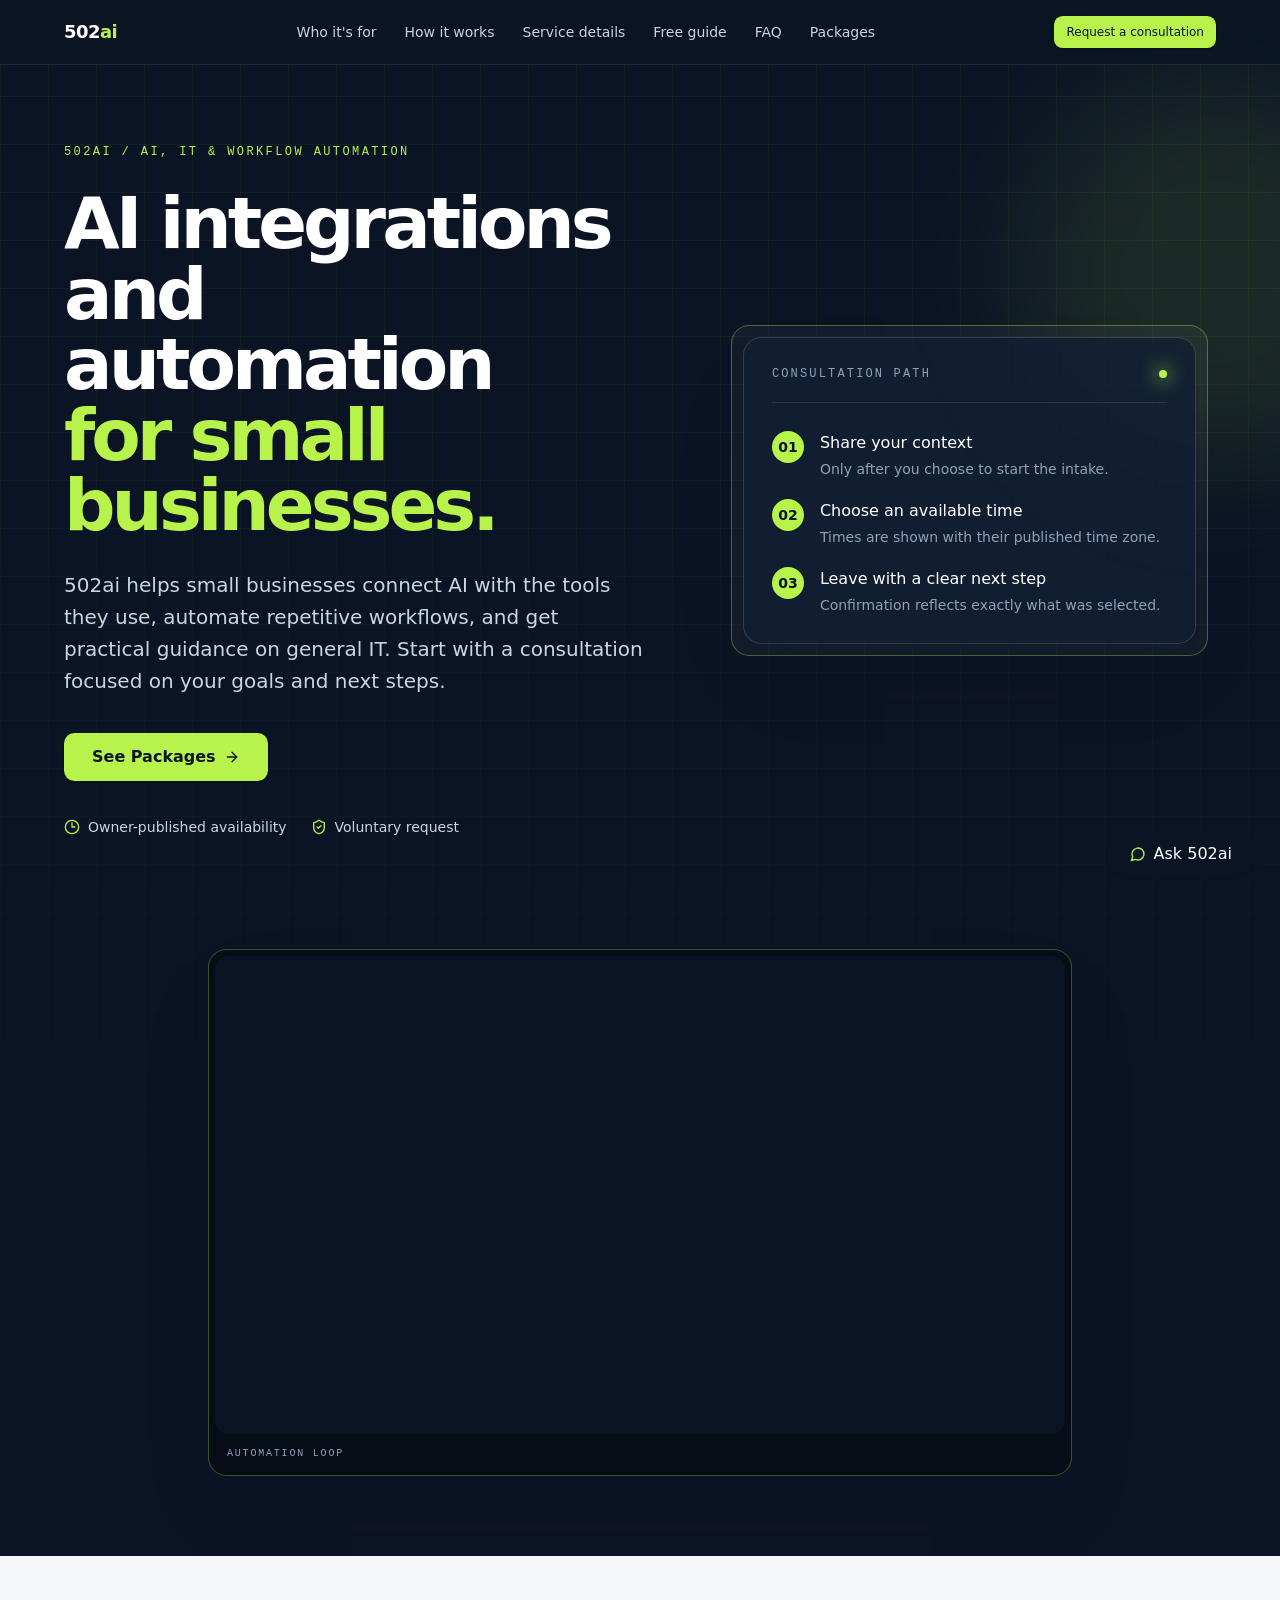
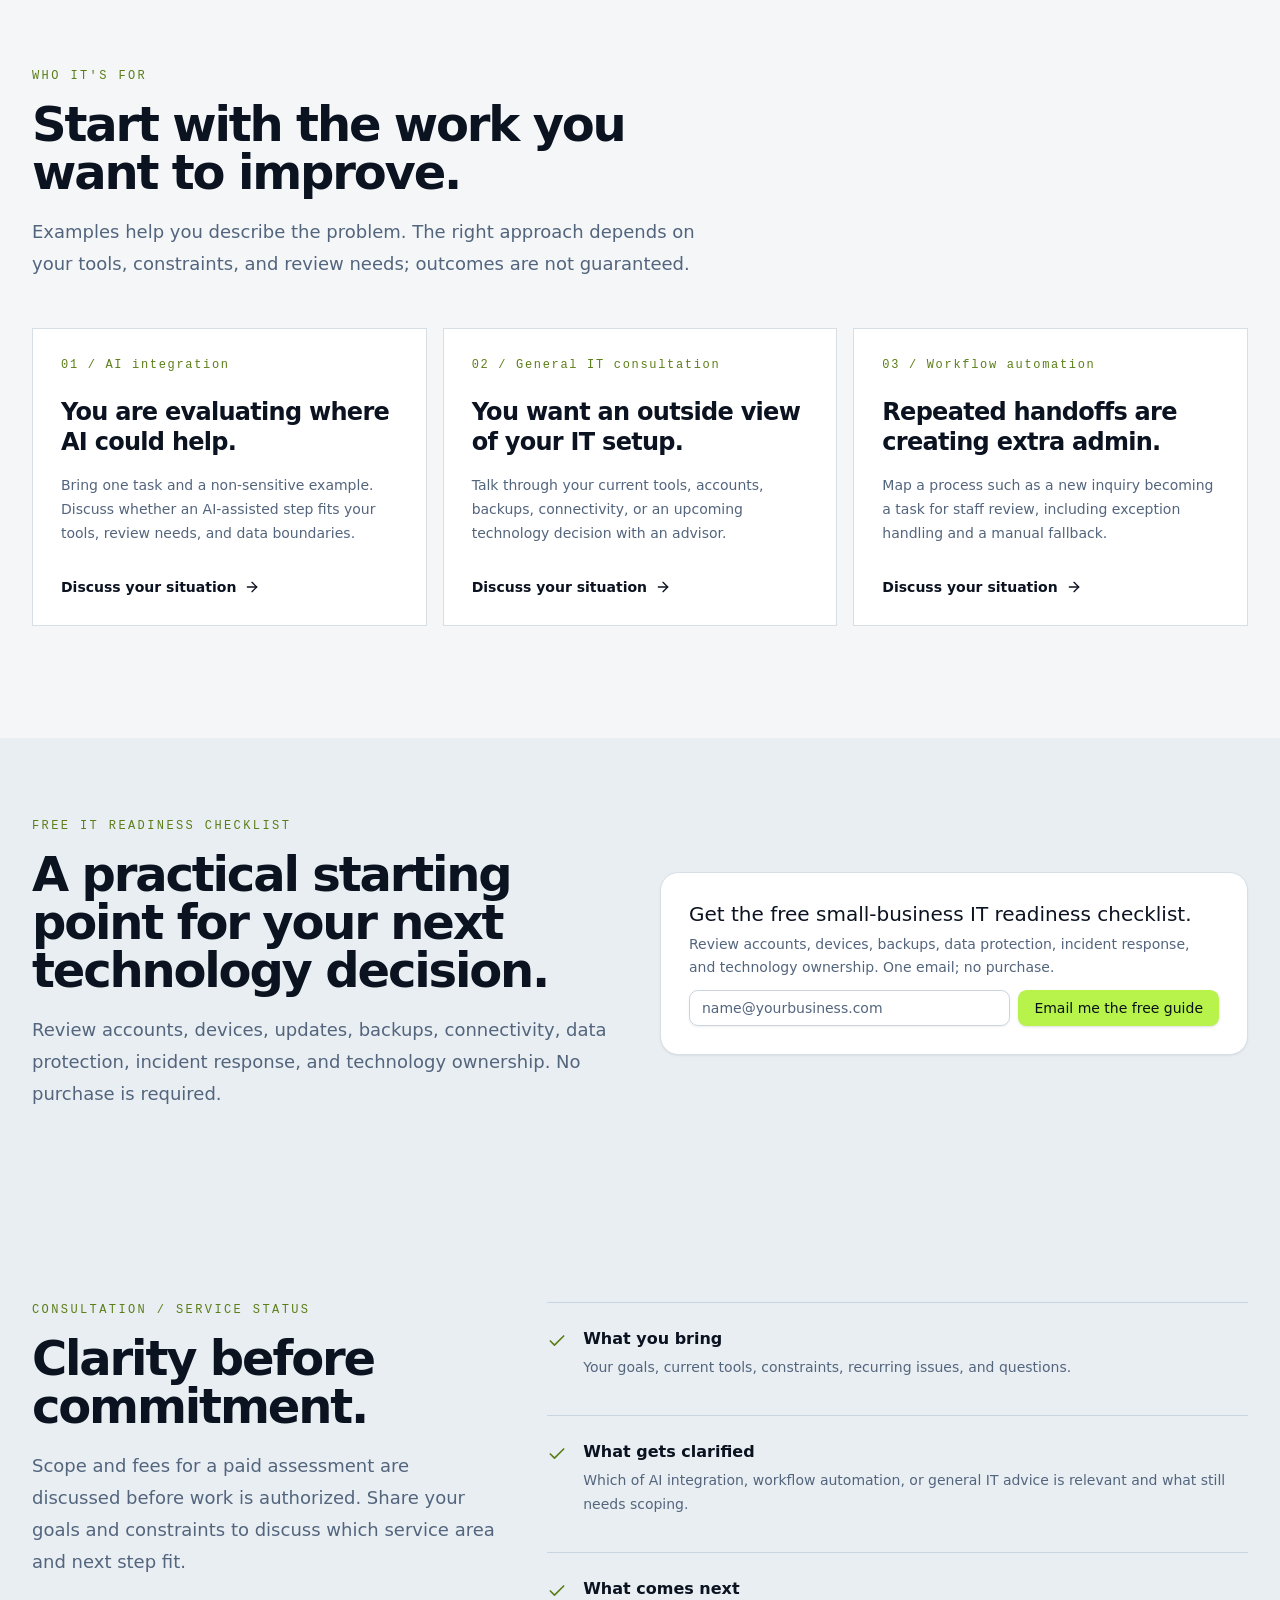
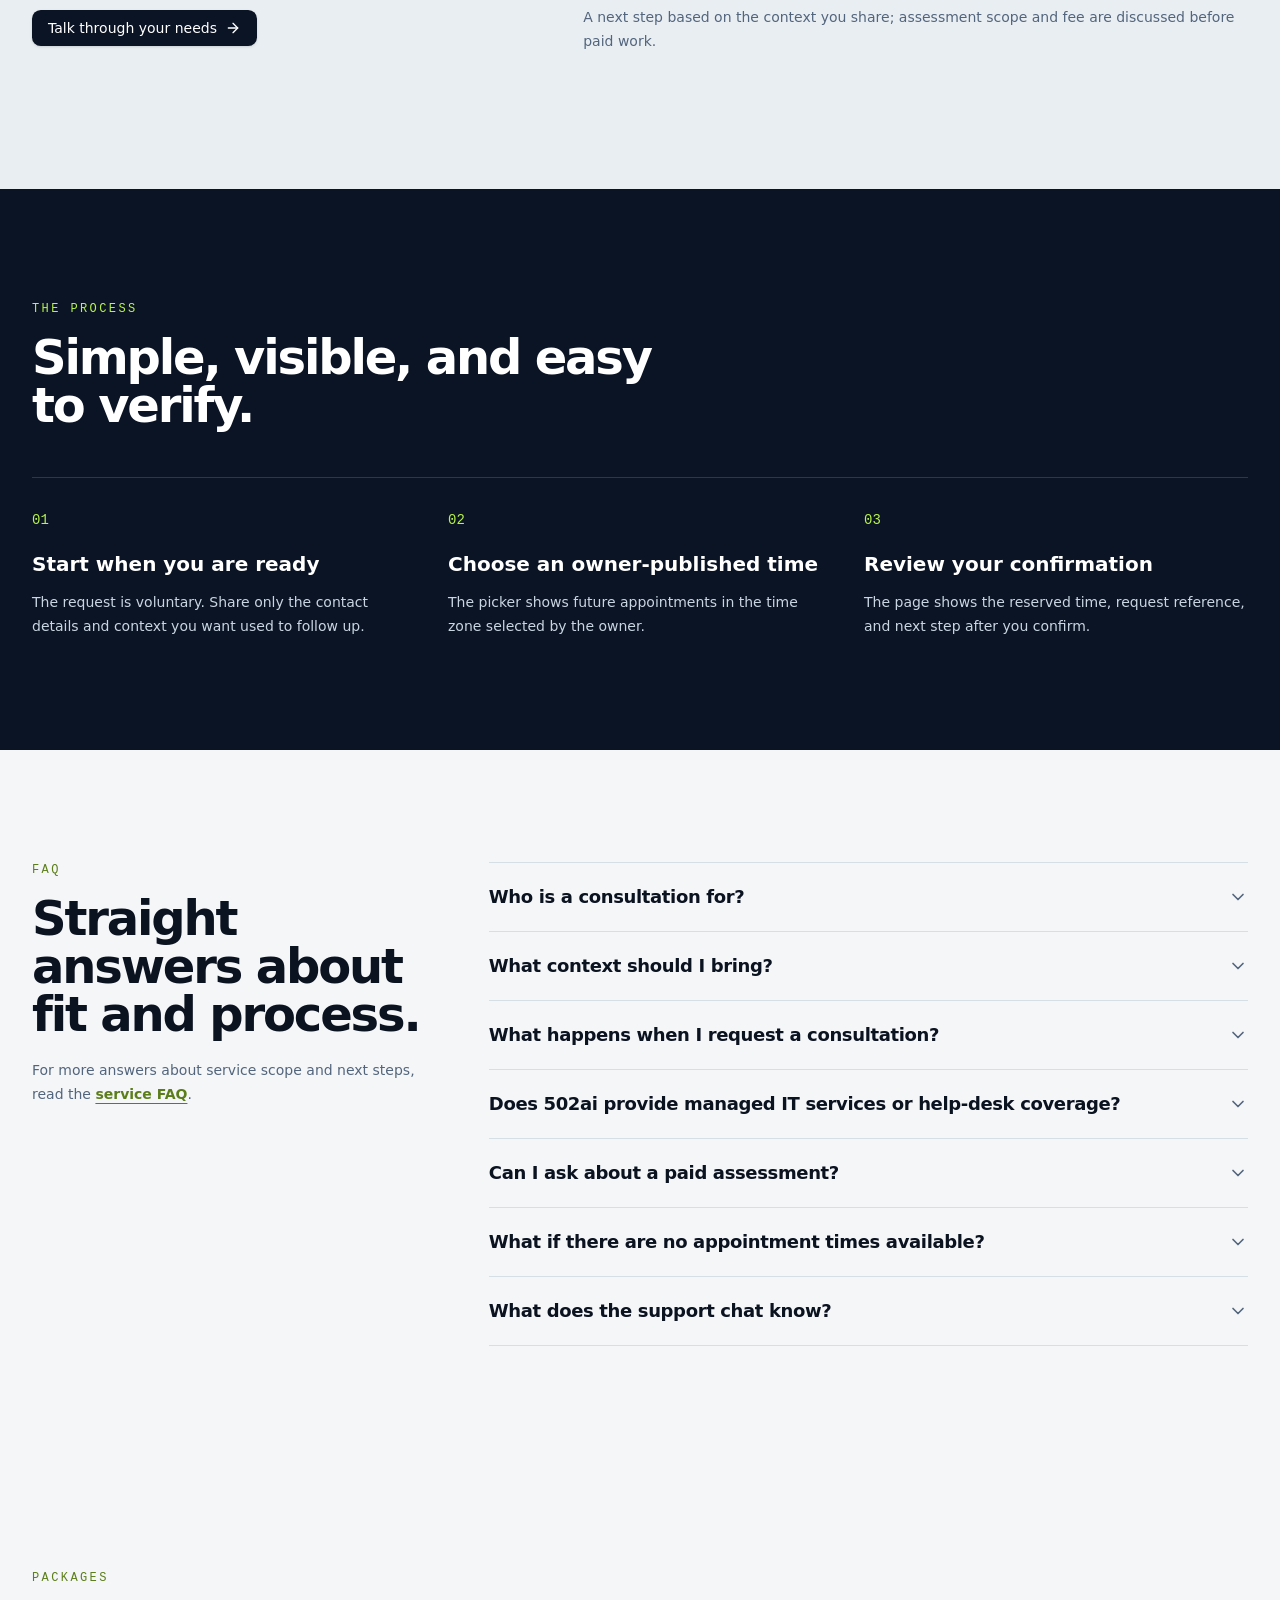
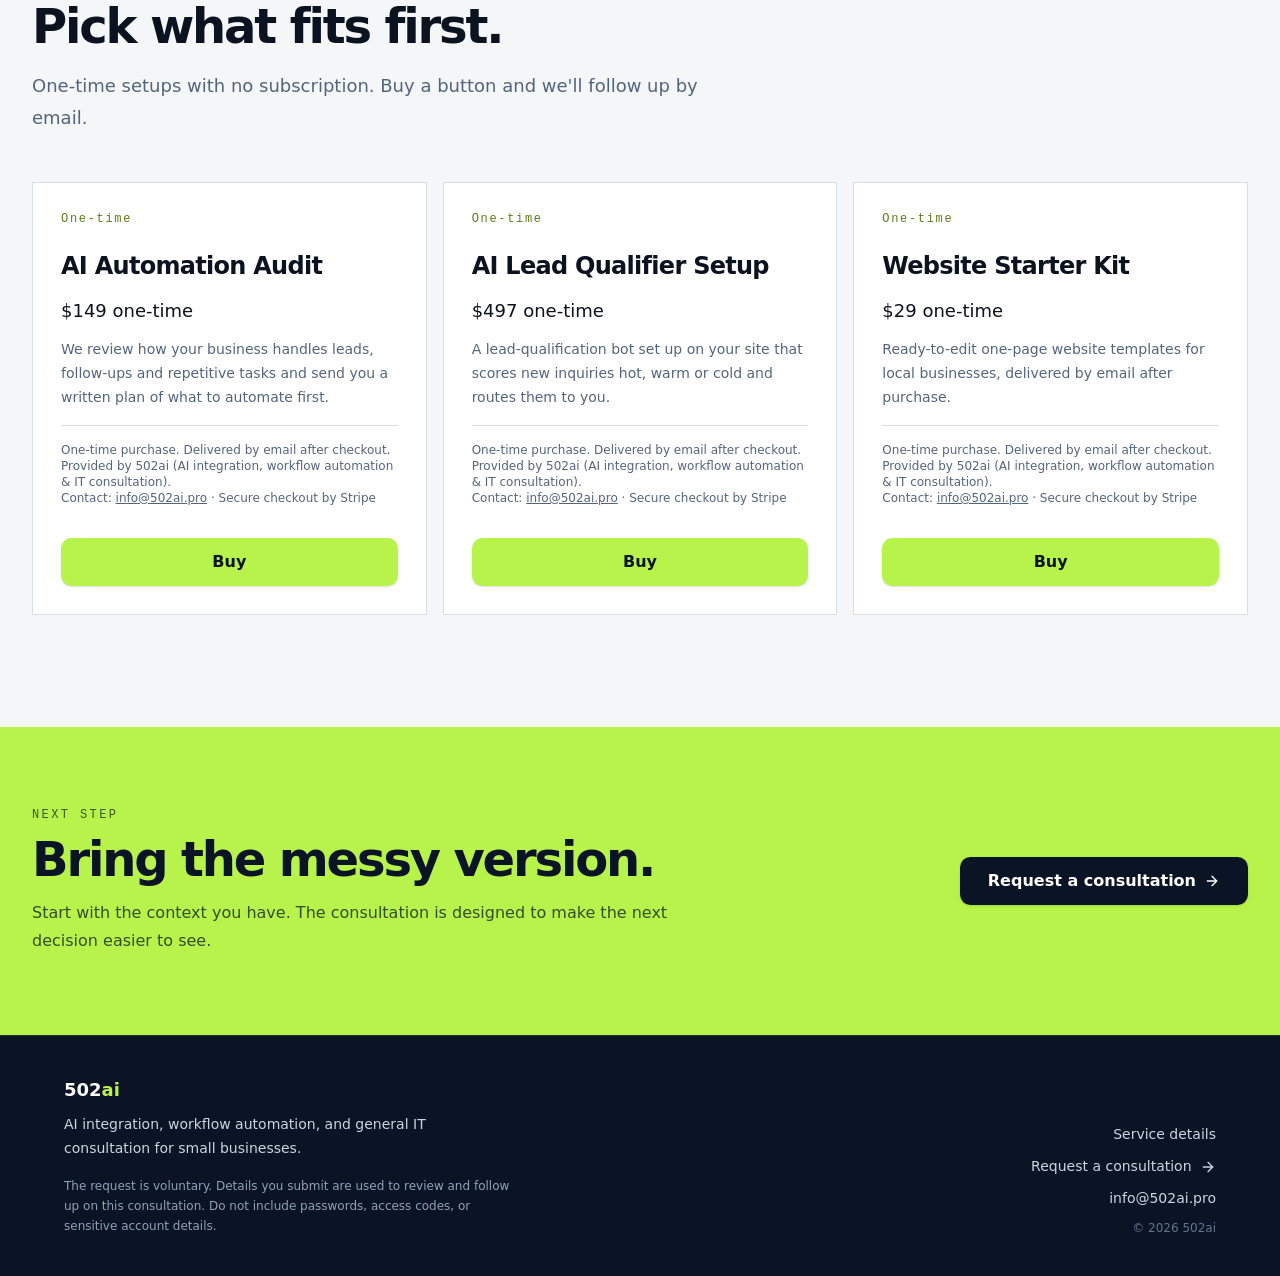
==== commit 31fdaea7: "Conversion tweaks v2: See Packages hero CTA, mobile sticky Packages link, trust lines by Buy (rebase" ====
--- a/index.html
+++ b/index.html
@@ -1 +1 @@
-<!DOCTYPE html><html lang="en" dir="ltr"><head><meta charset="utf-8"><meta name="viewport" content="width=device-width, initial-scale=1"><link rel="stylesheet" href="_next/static/chunks/0__gtioi3s7lj.css" data-precedence="next"><link rel="preload" as="script" fetchpriority="low" href="_next/static/chunks/0fldi-4fgo6om.js"><script src="_next/static/chunks/0v95vu3h-w4fk.js" async=""></script><script src="_next/static/chunks/0lfxirqtvazlu.js" async=""></script><script src="_next/static/chunks/0l1_47-31-frg.js" async=""></script><script src="_next/static/chunks/0_~oc-q8md0.5.js" async=""></script><script src="_next/static/chunks/turbopack-06mkimn4y7oui.js" async=""></script><script src="_next/static/chunks/01xlw8hd842-c.js" async=""></script><script src="_next/static/chunks/00-csyj9a6t-x.js" async=""></script><script src="_next/static/chunks/0rse4l1ep731e.js" async=""></script><script src="_next/static/chunks/009zz1fhqhka-.js" async=""></script><script src="_next/static/chunks/12fk6u5hmqf47.js" async=""></script><script src="_next/static/chunks/0-q.mwi4mcrxv.js" async=""></script><script src="_next/static/chunks/0bn8dwyu2_uis.js" async=""></script><script src="_next/static/chunks/06d.wo8749jlh.js" async=""></script><script src="_next/static/chunks/0~isg1e2u99oy.js" async=""></script><script src="_next/static/chunks/054f8407ooxnb.js" async=""></script><script src="_next/static/chunks/0ojf.-gmc4uyp.js" async=""></script><script src="_next/static/chunks/0a0m3w8spjua4.js" async=""></script><meta name="next-size-adjust" content=""><meta name="theme-color" content="#0b1424"><title>502ai</title><meta name="description" content="Managed IT services from MuncyTech-Solutions for growing businesses."><meta name="application-name" content="502ai"><link rel="manifest" href="/manifest.webmanifest"><meta name="keywords" content="AI integration,workflow automation,IT consultation,small business,502ai"><meta property="og:title" content="502ai"><meta property="og:description" content="AI integration, workflow automation, and general IT consulting for small businesses."><meta property="og:site_name" content="502ai"><meta property="og:image" content="/opengraph-image.png"><meta property="og:image:type" content="image/png"><meta property="og:image:width" content="1200"><meta property="og:image:height" content="630"><meta property="og:image:alt" content="502ai"><meta property="og:type" content="website"><meta name="twitter:card" content="summary_large_image"><meta name="twitter:title" content="502ai"><meta name="twitter:description" content="AI integration, workflow automation, and general IT consulting for small businesses."><meta name="twitter:image" content="/opengraph-image.png"><meta name="twitter:image:alt" content="502ai"><meta name="twitter:image:type" content="image/png"><meta name="twitter:image:width" content="1200"><meta name="twitter:image:height" content="630"><link rel="icon" href="/icon.svg?icon.0nr6n2ke7qc_d.svg" sizes="any" type="image/svg+xml"><script src="_next/static/chunks/03~yq9q893hmn.js" nomodule=""></script><style>button[aria-label="Play automation animation"]{display:none!important}</style></head><body class="min-h-screen bg-background font-body text-foreground antialiased"><div hidden=""><!--$--><!--/$--></div><script>((a,b,c,d,e,f,g,h)=>{let i=document.documentElement,j=["light","dark"];function k(b){var c;(Array.isArray(a)?a:[a]).forEach(a=>{let c="class"===a,d=c&&f?e.map(a=>f[a]||a):e;c?(i.classList.remove(...d),i.classList.add(f&&f[b]?f[b]:b)):i.setAttribute(a,b)}),c=b,h&&j.includes(c)&&(i.style.colorScheme=c)}if(d)k(d);else try{let a=localStorage.getItem(b)||c,d=g&&"system"===a?window.matchMedia("(prefers-color-scheme: dark)").matches?"dark":"light":a;k(d)}catch(a){}})("class","theme","system",null,["light","dark"],null,true,true)</script><div class="displayfont_ef4580e2-module__H3jTgG__variable monofont_17b3faa7-module__HdOs8W__variable"><div class="bg-background"><header class="absolute inset-x-0 top-0 z-20 border-b border-white/10 bg-navy/80 text-white backdrop-blur"><div class="mx-auto flex h-16 max-w-[76rem] items-center justify-between gap-6 px-5 sm:px-8"><a class="lime-focus text-lg font-semibold tracking-[-0.03em]" href="/">502<span class="text-lime">ai</span></a><nav aria-label="Main" class="hidden items-center gap-7 text-sm text-slate-300 md:flex"><a class="lime-focus transition-colors hover:text-white" href="#paths">Who it's for</a><a class="lime-focus transition-colors hover:text-white" href="#process">How it works</a><a class="lime-focus transition-colors hover:text-white" href="/services">Service details</a><a class="lime-focus transition-colors hover:text-white" href="#free-guide">Free guide</a><a class="lime-focus transition-colors hover:text-white" href="#faq">FAQ</a><a class="lime-focus transition-colors hover:text-white" href="#packages">Packages</a></nav><a class="inline-flex items-center justify-center gap-2 whitespace-nowrap font-medium transition-all focus-visible:outline-none focus-visible:ring-2 focus-visible:ring-ring focus-visible:ring-offset-2 focus-visible:ring-offset-background disabled:pointer-events-none disabled:opacity-50 [&amp;_svg]:pointer-events-none [&amp;_svg]:size-4 [&amp;_svg]:shrink-0 shadow hover:shadow-md active:translate-y-px h-8 rounded-md px-3 text-xs bg-lime text-navy hover:bg-lime/90" href="/consultation">Request a consultation</a></div></header><main><section class="relative overflow-hidden bg-navy text-white"><div class="marketing-grid pointer-events-none absolute inset-0 opacity-70"></div><div class="pointer-events-none absolute -right-32 top-20 size-96 rounded-full bg-lime/10 blur-3xl"></div><div class="relative mx-auto grid min-h-[680px] max-w-[76rem] items-center gap-14 px-5 pb-20 pt-36 sm:px-8 lg:grid-cols-[1.08fr_0.92fr] lg:gap-20 lg:pb-28"><div class="max-w-3xl"><p class="mb-7 font-mono text-xs uppercase tracking-[0.2em] text-lime">502ai / AI, IT &amp; workflow automation</p><h1 class="max-w-4xl text-5xl font-semibold leading-[0.98] tracking-[-0.055em] sm:text-7xl">AI integrations and automation<span class="block text-lime">for small businesses.</span></h1><p class="mt-7 max-w-2xl text-lg leading-8 text-slate-300 sm:text-xl">502ai helps small businesses connect AI with the tools they use, automate repetitive workflows, and get practical guidance on general IT. Start with a consultation focused on your goals and next steps.</p><div class="mt-9 flex flex-col gap-3 sm:flex-row"><a class="inline-flex items-center justify-center gap-2 whitespace-nowrap transition-all focus-visible:outline-none focus-visible:ring-2 focus-visible:ring-ring focus-visible:ring-offset-2 focus-visible:ring-offset-background disabled:pointer-events-none disabled:opacity-50 [&amp;_svg]:pointer-events-none [&amp;_svg]:size-4 [&amp;_svg]:shrink-0 shadow hover:shadow-md active:translate-y-px h-12 rounded-lg px-7 text-base font-semibold bg-lime text-navy hover:bg-lime/90" href="/consultation">Request a consultation <svg xmlns="http://www.w3.org/2000/svg" width="24" height="24" viewBox="0 0 24 24" fill="none" stroke="currentColor" stroke-width="2" stroke-linecap="round" stroke-linejoin="round" class="lucide lucide-arrow-right" aria-hidden="true"><path d="M5 12h14"></path><path d="m12 5 7 7-7 7"></path></svg></a><a class="inline-flex items-center justify-center gap-2 whitespace-nowrap transition-all focus-visible:outline-none focus-visible:ring-2 focus-visible:ring-ring focus-visible:ring-offset-2 focus-visible:ring-offset-background disabled:pointer-events-none disabled:opacity-50 [&amp;_svg]:pointer-events-none [&amp;_svg]:size-4 [&amp;_svg]:shrink-0 border shadow-sm h-12 rounded-lg px-7 text-base font-semibold border-white/25 bg-white/5 text-white hover:bg-white/10 hover:text-white" href="#paths">See who it's for</a><a class="inline-flex items-center justify-center gap-2 whitespace-nowrap transition-all focus-visible:outline-none focus-visible:ring-2 focus-visible:ring-ring focus-visible:ring-offset-2 focus-visible:ring-offset-background disabled:pointer-events-none disabled:opacity-50 [&amp;_svg]:pointer-events-none [&amp;_svg]:size-4 [&amp;_svg]:shrink-0 border shadow-sm h-12 rounded-lg px-7 text-base font-semibold border-white/25 bg-white/5 text-white hover:bg-white/10 hover:text-white" href="#free-guide">Get the free guide</a></div><div class="mt-9 flex flex-wrap gap-x-6 gap-y-3 text-sm text-slate-300"><span class="inline-flex items-center gap-2"><svg xmlns="http://www.w3.org/2000/svg" width="24" height="24" viewBox="0 0 24 24" fill="none" stroke="currentColor" stroke-width="2" stroke-linecap="round" stroke-linejoin="round" class="lucide lucide-clock3 lucide-clock-3 size-4 text-lime" aria-hidden="true"><circle cx="12" cy="12" r="10"></circle><polyline points="12 6 12 12 16.5 12"></polyline></svg> Owner-published availability</span><span class="inline-flex items-center gap-2"><svg xmlns="http://www.w3.org/2000/svg" width="24" height="24" viewBox="0 0 24 24" fill="none" stroke="currentColor" stroke-width="2" stroke-linecap="round" stroke-linejoin="round" class="lucide lucide-shield-check size-4 text-lime" aria-hidden="true"><path d="M20 13c0 5-3.5 7.5-7.66 8.95a1 1 0 0 1-.67-.01C7.5 20.5 4 18 4 13V6a1 1 0 0 1 1-1c2 0 4.5-1.2 6.24-2.72a1.17 1.17 0 0 1 1.52 0C14.51 3.81 17 5 19 5a1 1 0 0 1 1 1z"></path><path d="m9 12 2 2 4-4"></path></svg> Voluntary request</span></div></div><div class="relative w-full max-w-[34rem] justify-self-center lg:justify-self-end"><div class="absolute inset-2 rounded-2xl border border-lime/35 bg-white/[0.04]"></div><div class="relative mx-3 my-4 rounded-2xl border border-white/15 bg-navy-soft/80 p-5 shadow-2xl sm:mx-5 sm:my-5 sm:p-7"><div class="flex items-center justify-between border-b border-white/10 pb-5"><span class="font-mono text-xs uppercase tracking-[0.18em] text-slate-400">Consultation path</span><span class="size-2 rounded-full bg-lime shadow-[0_0_18px_4px_rgb(183_243_75_/_0.45)]"></span></div><div class="space-y-5 pt-7"><div class="flex items-start gap-4"><span class="flex size-8 shrink-0 items-center justify-center rounded-full bg-lime text-sm font-semibold text-navy">0<!-- -->1</span><div class="min-w-0"><p class="font-medium leading-6 text-white">Share your context</p><p class="mt-1 text-sm leading-5 text-slate-400">Only after you choose to start the intake.</p></div></div><div class="flex items-start gap-4"><span class="flex size-8 shrink-0 items-center justify-center rounded-full bg-lime text-sm font-semibold text-navy">0<!-- -->2</span><div class="min-w-0"><p class="font-medium leading-6 text-white">Choose an available time</p><p class="mt-1 text-sm leading-5 text-slate-400">Times are shown with their published time zone.</p></div></div><div class="flex items-start gap-4"><span class="flex size-8 shrink-0 items-center justify-center rounded-full bg-lime text-sm font-semibold text-navy">0<!-- -->3</span><div class="min-w-0"><p class="font-medium leading-6 text-white">Leave with a clear next step</p><p class="mt-1 text-sm leading-5 text-slate-400">Confirmation reflects exactly what was selected.</p></div></div></div></div></div></div><div class="relative mx-auto w-full max-w-[76rem] px-5 pb-16 sm:px-8 sm:pb-20"><figure class="relative mx-auto w-full max-w-[54rem] overflow-hidden rounded-2xl border border-lime/30 bg-[#070d17] p-1.5 shadow-2xl"><video aria-label="502ai automation loop animation" class="block aspect-video w-full rounded-xl bg-navy object-contain" data-restart-interval-ms="7000" autoplay="" loop="" muted="" playsinline="" preload="auto"><source src="company_241554/uploads/a7c2d1de-75b8-4713-8589-98a587da8fe0.mp4" type="video/mp4"></video><figcaption class="px-3 pb-2 pt-3 font-mono text-[10px] uppercase tracking-[0.18em] text-slate-400">Automation loop</figcaption></figure></div></section><section id="paths" class="bg-background px-5 py-20 sm:px-8 sm:py-28"><div class="mx-auto max-w-[76rem]"><div class="max-w-2xl"><p class="font-mono text-xs uppercase tracking-[0.2em] text-brand-700">Who it's for</p><h2 class="mt-4 text-4xl font-semibold tracking-[-0.045em] text-foreground sm:text-5xl">Start with the work you want to improve.</h2><p class="mt-5 text-lg leading-8 text-muted-foreground">Examples help you describe the problem. The right approach depends on your tools, constraints, and review needs; outcomes are not guaranteed.</p></div><div class="mt-12 grid gap-4 lg:grid-cols-3"><article class="group flex min-h-64 flex-col justify-between border border-border bg-card p-7 transition-colors hover:border-brand-500/60"><div><p class="font-mono text-xs tracking-[0.14em] text-brand-700">01 / AI integration</p><h3 class="mt-6 text-2xl font-semibold leading-tight tracking-[-0.03em]">You are evaluating where AI could help.</h3><p class="mt-4 text-sm leading-6 text-muted-foreground">Bring one task and a non-sensitive example. Discuss whether an AI-assisted step fits your tools, review needs, and data boundaries.</p></div><a class="lime-focus mt-8 inline-flex items-center gap-2 text-sm font-semibold text-foreground" href="/consultation">Discuss your situation<!-- --> <svg xmlns="http://www.w3.org/2000/svg" width="24" height="24" viewBox="0 0 24 24" fill="none" stroke="currentColor" stroke-width="2" stroke-linecap="round" stroke-linejoin="round" class="lucide lucide-arrow-right size-4 transition-transform group-hover:translate-x-1" aria-hidden="true"><path d="M5 12h14"></path><path d="m12 5 7 7-7 7"></path></svg></a></article><article class="group flex min-h-64 flex-col justify-between border border-border bg-card p-7 transition-colors hover:border-brand-500/60"><div><p class="font-mono text-xs tracking-[0.14em] text-brand-700">02 / General IT consultation</p><h3 class="mt-6 text-2xl font-semibold leading-tight tracking-[-0.03em]">You want an outside view of your IT setup.</h3><p class="mt-4 text-sm leading-6 text-muted-foreground">Talk through your current tools, accounts, backups, connectivity, or an upcoming technology decision with an advisor.</p></div><a class="lime-focus mt-8 inline-flex items-center gap-2 text-sm font-semibold text-foreground" href="/consultation">Discuss your situation<!-- --> <svg xmlns="http://www.w3.org/2000/svg" width="24" height="24" viewBox="0 0 24 24" fill="none" stroke="currentColor" stroke-width="2" stroke-linecap="round" stroke-linejoin="round" class="lucide lucide-arrow-right size-4 transition-transform group-hover:translate-x-1" aria-hidden="true"><path d="M5 12h14"></path><path d="m12 5 7 7-7 7"></path></svg></a></article><article class="group flex min-h-64 flex-col justify-between border border-border bg-card p-7 transition-colors hover:border-brand-500/60"><div><p class="font-mono text-xs tracking-[0.14em] text-brand-700">03 / Workflow automation</p><h3 class="mt-6 text-2xl font-semibold leading-tight tracking-[-0.03em]">Repeated handoffs are creating extra admin.</h3><p class="mt-4 text-sm leading-6 text-muted-foreground">Map a process such as a new inquiry becoming a task for staff review, including exception handling and a manual fallback.</p></div><a class="lime-focus mt-8 inline-flex items-center gap-2 text-sm font-semibold text-foreground" href="/consultation">Discuss your situation<!-- --> <svg xmlns="http://www.w3.org/2000/svg" width="24" height="24" viewBox="0 0 24 24" fill="none" stroke="currentColor" stroke-width="2" stroke-linecap="round" stroke-linejoin="round" class="lucide lucide-arrow-right size-4 transition-transform group-hover:translate-x-1" aria-hidden="true"><path d="M5 12h14"></path><path d="m12 5 7 7-7 7"></path></svg></a></article></div></div></section><section id="free-guide" class="bg-[#e9eef2] px-5 py-16 sm:px-8 sm:py-20"><div class="mx-auto grid max-w-[76rem] gap-10 lg:grid-cols-[1fr_1fr] lg:items-center"><div class="max-w-2xl"><p class="font-mono text-xs uppercase tracking-[0.2em] text-brand-700">Free IT readiness checklist</p><h2 class="mt-4 text-4xl font-semibold tracking-[-0.045em] text-foreground sm:text-5xl">A practical starting point for your next technology decision.</h2><p class="mt-5 text-lg leading-8 text-muted-foreground">Review accounts, devices, updates, backups, connectivity, data protection, incident response, and technology ownership. No purchase is required.</p></div><div class="rounded-2xl border border-border bg-card p-5 shadow-sm sm:p-7"><div class="flex flex-col gap-3"><div class="flex flex-col gap-1"><p class="font-display text-xl text-foreground leading-snug">Get the free small-business IT readiness checklist.</p><p class="text-small text-muted-foreground leading-relaxed">Review accounts, devices, backups, data protection, incident response, and technology ownership. One email; no purchase.</p></div><form action="mailto:info@502ai.pro" method="post" enctype="text/plain" class="flex flex-col gap-2 sm:flex-row sm:items-start sm:gap-2"><div class="flex-1 space-y-1"><input type="email" class="flex w-full rounded-md border border-input bg-transparent px-3 py-1 text-base shadow-sm transition-colors file:border-0 file:bg-transparent file:text-sm file:font-medium file:text-foreground placeholder:text-muted-foreground focus-visible:outline-none focus-visible:ring-1 focus-visible:ring-ring disabled:cursor-not-allowed disabled:opacity-50 md:text-sm h-9" inputmode="email" autocomplete="email" placeholder="name@yourbusiness.com" aria-label="Email address" id="_R_f6qnpf9lb_-form-item" aria-describedby="_R_f6qnpf9lb_-form-item-description" aria-invalid="false" name="email" value=""></div><button class="inline-flex items-center justify-center gap-2 whitespace-nowrap rounded-md text-sm font-medium transition-all focus-visible:outline-none focus-visible:ring-2 focus-visible:ring-ring focus-visible:ring-offset-2 focus-visible:ring-offset-background disabled:pointer-events-none disabled:opacity-50 [&amp;_svg]:pointer-events-none [&amp;_svg]:size-4 [&amp;_svg]:shrink-0 bg-primary text-primary-foreground shadow hover:bg-primary/90 hover:shadow-md active:translate-y-px h-9 px-4 py-2 sm:w-auto w-full" type="submit"><span>Email me the free guide</span></button></form></div></div></div></section><section class="bg-[#e9eef2] px-5 py-20 sm:px-8 sm:py-28"><div class="mx-auto grid max-w-[76rem] gap-12 lg:grid-cols-[0.8fr_1.2fr] lg:items-start"><div><p class="font-mono text-xs uppercase tracking-[0.2em] text-brand-700">Consultation / service status</p><h2 class="mt-4 text-4xl font-semibold tracking-[-0.045em] text-foreground sm:text-5xl">Clarity before commitment.</h2><p class="mt-5 text-lg leading-8 text-muted-foreground">Scope and fees for a paid assessment are discussed before work is authorized. Share your goals and constraints to discuss which service area and next step fit.</p><a class="inline-flex items-center justify-center gap-2 whitespace-nowrap rounded-md text-sm font-medium transition-all focus-visible:outline-none focus-visible:ring-2 focus-visible:ring-ring focus-visible:ring-offset-2 focus-visible:ring-offset-background disabled:pointer-events-none disabled:opacity-50 [&amp;_svg]:pointer-events-none [&amp;_svg]:size-4 [&amp;_svg]:shrink-0 shadow hover:shadow-md active:translate-y-px h-9 px-4 py-2 mt-8 bg-navy text-white hover:bg-navy-soft" href="/consultation">Talk through your needs <svg xmlns="http://www.w3.org/2000/svg" width="24" height="24" viewBox="0 0 24 24" fill="none" stroke="currentColor" stroke-width="2" stroke-linecap="round" stroke-linejoin="round" class="lucide lucide-arrow-right" aria-hidden="true"><path d="M5 12h14"></path><path d="m12 5 7 7-7 7"></path></svg></a></div><div class="grid gap-3"><div class="flex gap-4 border-t border-slate-300 py-6"><svg xmlns="http://www.w3.org/2000/svg" width="24" height="24" viewBox="0 0 24 24" fill="none" stroke="currentColor" stroke-width="2" stroke-linecap="round" stroke-linejoin="round" class="lucide lucide-check mt-1 size-5 shrink-0 text-brand-700" aria-hidden="true"><path d="M20 6 9 17l-5-5"></path></svg><div><h3 class="font-semibold text-foreground">What you bring</h3><p class="mt-1 text-sm leading-6 text-muted-foreground">Your goals, current tools, constraints, recurring issues, and questions.</p></div></div><div class="flex gap-4 border-t border-slate-300 py-6"><svg xmlns="http://www.w3.org/2000/svg" width="24" height="24" viewBox="0 0 24 24" fill="none" stroke="currentColor" stroke-width="2" stroke-linecap="round" stroke-linejoin="round" class="lucide lucide-check mt-1 size-5 shrink-0 text-brand-700" aria-hidden="true"><path d="M20 6 9 17l-5-5"></path></svg><div><h3 class="font-semibold text-foreground">What gets clarified</h3><p class="mt-1 text-sm leading-6 text-muted-foreground">Which of AI integration, workflow automation, or general IT advice is relevant and what still needs scoping.</p></div></div><div class="flex gap-4 border-t border-slate-300 py-6"><svg xmlns="http://www.w3.org/2000/svg" width="24" height="24" viewBox="0 0 24 24" fill="none" stroke="currentColor" stroke-width="2" stroke-linecap="round" stroke-linejoin="round" class="lucide lucide-check mt-1 size-5 shrink-0 text-brand-700" aria-hidden="true"><path d="M20 6 9 17l-5-5"></path></svg><div><h3 class="font-semibold text-foreground">What comes next</h3><p class="mt-1 text-sm leading-6 text-muted-foreground">A next step based on the context you share; assessment scope and fee are discussed before paid work.</p></div></div></div></div></section><section id="process" class="bg-navy px-5 py-20 text-white sm:px-8 sm:py-28"><div class="mx-auto max-w-[76rem]"><div class="max-w-2xl"><p class="font-mono text-xs uppercase tracking-[0.2em] text-lime">The process</p><h2 class="mt-4 text-4xl font-semibold tracking-[-0.045em] sm:text-5xl">Simple, visible, and easy to verify.</h2></div><div class="mt-12 grid gap-8 border-t border-white/15 pt-8 md:grid-cols-3"><div><p class="font-mono text-sm text-lime">01</p><h3 class="mt-5 text-xl font-semibold">Start when you are ready</h3><p class="mt-3 text-sm leading-6 text-slate-300">The request is voluntary. Share only the contact details and context you want used to follow up.</p></div><div><p class="font-mono text-sm text-lime">02</p><h3 class="mt-5 text-xl font-semibold">Choose an owner-published time</h3><p class="mt-3 text-sm leading-6 text-slate-300">The picker shows future appointments in the time zone selected by the owner.</p></div><div><p class="font-mono text-sm text-lime">03</p><h3 class="mt-5 text-xl font-semibold">Review your confirmation</h3><p class="mt-3 text-sm leading-6 text-slate-300">The page shows the reserved time, request reference, and next step after you confirm.</p></div></div></div></section><section id="faq" class="bg-background px-5 py-20 sm:px-8 sm:py-28"><div class="mx-auto grid max-w-[76rem] gap-12 lg:grid-cols-[0.7fr_1.3fr]"><div><p class="font-mono text-xs uppercase tracking-[0.2em] text-brand-700">FAQ</p><h2 class="mt-4 text-4xl font-semibold tracking-[-0.045em] sm:text-5xl">Straight answers about fit and process.</h2><p class="mt-5 max-w-md text-sm leading-6 text-muted-foreground">For more answers about service scope and next steps, read the<!-- --> <a class="lime-focus font-semibold text-brand-700 underline underline-offset-4" href="/faq">service FAQ</a>.</p></div><div class="divide-y divide-border border-y border-border"><details class="group py-5"><summary class="flex cursor-pointer list-none items-center justify-between gap-5 text-lg font-semibold tracking-[-0.02em] marker:hidden">Who is a consultation for?<svg xmlns="http://www.w3.org/2000/svg" width="24" height="24" viewBox="0 0 24 24" fill="none" stroke="currentColor" stroke-width="2" stroke-linecap="round" stroke-linejoin="round" class="lucide lucide-chevron-down size-5 shrink-0 text-muted-foreground transition-transform group-open:rotate-180" aria-hidden="true"><path d="m6 9 6 6 6-6"></path></svg></summary><p class="max-w-2xl pt-4 text-sm leading-7 text-muted-foreground">It is for small-business owners exploring AI integration, workflow automation, or general IT advice.</p></details><details class="group py-5"><summary class="flex cursor-pointer list-none items-center justify-between gap-5 text-lg font-semibold tracking-[-0.02em] marker:hidden">What context should I bring?<svg xmlns="http://www.w3.org/2000/svg" width="24" height="24" viewBox="0 0 24 24" fill="none" stroke="currentColor" stroke-width="2" stroke-linecap="round" stroke-linejoin="round" class="lucide lucide-chevron-down size-5 shrink-0 text-muted-foreground transition-transform group-open:rotate-180" aria-hidden="true"><path d="m6 9 6 6 6-6"></path></svg></summary><p class="max-w-2xl pt-4 text-sm leading-7 text-muted-foreground">Your goal, current tools, one example of the task or issue, constraints, and questions are useful. A short summary is enough; do not share passwords or sensitive records.</p></details><details class="group py-5"><summary class="flex cursor-pointer list-none items-center justify-between gap-5 text-lg font-semibold tracking-[-0.02em] marker:hidden">What happens when I request a consultation?<svg xmlns="http://www.w3.org/2000/svg" width="24" height="24" viewBox="0 0 24 24" fill="none" stroke="currentColor" stroke-width="2" stroke-linecap="round" stroke-linejoin="round" class="lucide lucide-chevron-down size-5 shrink-0 text-muted-foreground transition-transform group-open:rotate-180" aria-hidden="true"><path d="m6 9 6 6 6-6"></path></svg></summary><p class="max-w-2xl pt-4 text-sm leading-7 text-muted-foreground">You choose what context to submit, then select a future owner-published appointment time if one is available. After you confirm, the page shows the reserved time, request reference, and next step.</p></details><details class="group py-5"><summary class="flex cursor-pointer list-none items-center justify-between gap-5 text-lg font-semibold tracking-[-0.02em] marker:hidden">Does 502ai provide managed IT services or help-desk coverage?<svg xmlns="http://www.w3.org/2000/svg" width="24" height="24" viewBox="0 0 24 24" fill="none" stroke="currentColor" stroke-width="2" stroke-linecap="round" stroke-linejoin="round" class="lucide lucide-chevron-down size-5 shrink-0 text-muted-foreground transition-transform group-open:rotate-180" aria-hidden="true"><path d="m6 9 6 6 6-6"></path></svg></summary><p class="max-w-2xl pt-4 text-sm leading-7 text-muted-foreground">No. 502ai offers general IT consultation and advisory work, but does not manage a company’s IT department or provide ongoing managed services or help-desk coverage.</p></details><details class="group py-5"><summary class="flex cursor-pointer list-none items-center justify-between gap-5 text-lg font-semibold tracking-[-0.02em] marker:hidden">Can I ask about a paid assessment?<svg xmlns="http://www.w3.org/2000/svg" width="24" height="24" viewBox="0 0 24 24" fill="none" stroke="currentColor" stroke-width="2" stroke-linecap="round" stroke-linejoin="round" class="lucide lucide-chevron-down size-5 shrink-0 text-muted-foreground transition-transform group-open:rotate-180" aria-hidden="true"><path d="m6 9 6 6 6-6"></path></svg></summary><p class="max-w-2xl pt-4 text-sm leading-7 text-muted-foreground">Yes. Request a consultation or email info@502ai.pro to discuss a paid assessment. Ask for the proposed scope and fee before authorizing work; no fixed price is stated here.</p></details><details class="group py-5"><summary class="flex cursor-pointer list-none items-center justify-between gap-5 text-lg font-semibold tracking-[-0.02em] marker:hidden">What if there are no appointment times available?<svg xmlns="http://www.w3.org/2000/svg" width="24" height="24" viewBox="0 0 24 24" fill="none" stroke="currentColor" stroke-width="2" stroke-linecap="round" stroke-linejoin="round" class="lucide lucide-chevron-down size-5 shrink-0 text-muted-foreground transition-transform group-open:rotate-180" aria-hidden="true"><path d="m6 9 6 6 6-6"></path></svg></summary><p class="max-w-2xl pt-4 text-sm leading-7 text-muted-foreground">The consultation page will say when no owner-published times are available. You can still email 502ai at info@502ai.pro to ask about the next step.</p></details><details class="group py-5"><summary class="flex cursor-pointer list-none items-center justify-between gap-5 text-lg font-semibold tracking-[-0.02em] marker:hidden">What does the support chat know?<svg xmlns="http://www.w3.org/2000/svg" width="24" height="24" viewBox="0 0 24 24" fill="none" stroke="currentColor" stroke-width="2" stroke-linecap="round" stroke-linejoin="round" class="lucide lucide-chevron-down size-5 shrink-0 text-muted-foreground transition-transform group-open:rotate-180" aria-hidden="true"><path d="m6 9 6 6 6-6"></path></svg></summary><p class="max-w-2xl pt-4 text-sm leading-7 text-muted-foreground">It can explain the published consultation process and the situations described on this page. It should not invent services, prices, guarantees, testimonials, or appointment times.</p></details></div></div></section><section id="packages" class="bg-background px-5 py-20 sm:px-8 sm:py-28"><div class="mx-auto max-w-[76rem]"><div class="max-w-2xl"><p class="font-mono text-xs uppercase tracking-[0.2em] text-brand-700">Packages</p><h2 class="mt-4 text-4xl font-semibold tracking-[-0.045em] sm:text-5xl">Pick what fits first.</h2><p class="mt-5 text-lg leading-8 text-muted-foreground">One-time setups with no subscription. Buy a button and we'll follow up by email.</p></div><div class="mt-12 grid gap-4 lg:grid-cols-3"><article class="group flex min-h-64 flex-col justify-between border border-border bg-card p-7 transition-colors hover:border-brand-500/60"><div><p class="font-mono text-xs tracking-[0.14em] text-brand-700">One-time</p><h3 class="mt-6 text-2xl font-semibold leading-tight tracking-[-0.03em]">AI Automation Audit</h3><p class="mt-4 text-lg leading-7 text-foreground">$149 one-time</p><p class="mt-3 text-sm leading-6 text-muted-foreground">We review how your business handles leads, follow-ups and repetitive tasks and send you a written plan of what to automate first.</p></div><a class="mt-8 inline-flex items-center justify-center gap-2 whitespace-nowrap transition-all focus-visible:outline-none focus-visible:ring-2 focus-visible:ring-ring focus-visible:ring-offset-2 focus-visible:ring-offset-background disabled:pointer-events-none disabled:opacity-50 [&_svg]:pointer-events-none [&_svg]:size-4 [&_svg]:shrink-0 shadow hover:shadow-md active:translate-y-px h-12 rounded-lg px-7 text-base font-semibold bg-lime text-navy hover:bg-lime/90" href="https://buy.stripe.com/4gM7sM2zK5vr25JfIFcjS1c">Buy</a></article><article class="group flex min-h-64 flex-col justify-between border border-border bg-card p-7 transition-colors hover:border-brand-500/60"><div><p class="font-mono text-xs tracking-[0.14em] text-brand-700">One-time</p><h3 class="mt-6 text-2xl font-semibold leading-tight tracking-[-0.03em]">AI Lead Qualifier Setup</h3><p class="mt-4 text-lg leading-7 text-foreground">$497 one-time</p><p class="mt-3 text-sm leading-6 text-muted-foreground">A lead-qualification bot set up on your site that scores new inquiries hot, warm or cold and routes them to you.</p></div><a class="mt-8 inline-flex items-center justify-center gap-2 whitespace-nowrap transition-all focus-visible:outline-none focus-visible:ring-2 focus-visible:ring-ring focus-visible:ring-offset-2 focus-visible:ring-offset-background disabled:pointer-events-none disabled:opacity-50 [&_svg]:pointer-events-none [&_svg]:size-4 [&_svg]:shrink-0 shadow hover:shadow-md active:translate-y-px h-12 rounded-lg px-7 text-base font-semibold bg-lime text-navy hover:bg-lime/90" href="https://buy.stripe.com/4gM9AU4HScXT39N3ZXcjS1b">Buy</a></article><article class="group flex min-h-64 flex-col justify-between border border-border bg-card p-7 transition-colors hover:border-brand-500/60"><div><p class="font-mono text-xs tracking-[0.14em] text-brand-700">One-time</p><h3 class="mt-6 text-2xl font-semibold leading-tight tracking-[-0.03em]">Website Starter Kit</h3><p class="mt-4 text-lg leading-7 text-foreground">$29 one-time</p><p class="mt-3 text-sm leading-6 text-muted-foreground">Ready-to-edit one-page website templates for local businesses, delivered by email after purchase.</p></div><a class="mt-8 inline-flex items-center justify-center gap-2 whitespace-nowrap transition-all focus-visible:outline-none focus-visible:ring-2 focus-visible:ring-ring focus-visible:ring-offset-2 focus-visible:ring-offset-background disabled:pointer-events-none disabled:opacity-50 [&_svg]:pointer-events-none [&_svg]:size-4 [&_svg]:shrink-0 shadow hover:shadow-md active:translate-y-px h-12 rounded-lg px-7 text-base font-semibold bg-lime text-navy hover:bg-lime/90" href="https://buy.stripe.com/7sY3cwb6ge1X6lZ2VTcjS1d">Buy</a></article></div></div></section><section class="bg-lime px-5 py-16 sm:px-8 sm:py-20"><div class="mx-auto flex max-w-[76rem] flex-col gap-7 md:flex-row md:items-center md:justify-between"><div class="max-w-2xl"><p class="font-mono text-xs uppercase tracking-[0.2em] text-navy/70">Next step</p><h2 class="mt-3 text-4xl font-semibold tracking-[-0.045em] text-navy sm:text-5xl">Bring the messy version.</h2><p class="mt-4 text-base leading-7 text-navy/75">Start with the context you have. The consultation is designed to make the next decision easier to see.</p></div><a class="inline-flex items-center justify-center gap-2 whitespace-nowrap transition-all focus-visible:outline-none focus-visible:ring-2 focus-visible:ring-ring focus-visible:ring-offset-2 focus-visible:ring-offset-background disabled:pointer-events-none disabled:opacity-50 [&amp;_svg]:pointer-events-none [&amp;_svg]:size-4 [&amp;_svg]:shrink-0 shadow hover:shadow-md active:translate-y-px h-12 rounded-lg px-7 text-base font-semibold shrink-0 bg-navy text-white hover:bg-navy-soft" href="/consultation">Request a consultation <svg xmlns="http://www.w3.org/2000/svg" width="24" height="24" viewBox="0 0 24 24" fill="none" stroke="currentColor" stroke-width="2" stroke-linecap="round" stroke-linejoin="round" class="lucide lucide-arrow-right" aria-hidden="true"><path d="M5 12h14"></path><path d="m12 5 7 7-7 7"></path></svg></a></div></section></main><div class="fixed bottom-4 right-4 z-50 flex flex-col items-end gap-3 sm:bottom-6 sm:right-6"><button class="inline-flex items-center justify-center gap-2 whitespace-nowrap font-medium transition-all focus-visible:outline-none focus-visible:ring-2 focus-visible:ring-ring focus-visible:ring-offset-2 focus-visible:ring-offset-background disabled:pointer-events-none disabled:opacity-50 [&amp;_svg]:pointer-events-none [&amp;_svg]:size-4 [&amp;_svg]:shrink-0 shadow hover:shadow-md active:translate-y-px h-11 px-6 text-base chat-launcher rounded-full bg-navy text-white hover:bg-navy-soft" type="button" aria-label="Open 502ai support chat"><svg xmlns="http://www.w3.org/2000/svg" width="24" height="24" viewBox="0 0 24 24" fill="none" stroke="currentColor" stroke-width="2" stroke-linecap="round" stroke-linejoin="round" class="lucide lucide-message-circle size-5 text-lime" aria-hidden="true"><path d="M7.9 20A9 9 0 1 0 4 16.1L2 22Z"></path></svg><span class="hidden sm:inline">Ask 502ai</span></button></div><footer class="border-t border-white/10 bg-navy text-slate-300"><div class="mx-auto grid max-w-[76rem] gap-8 px-5 py-10 sm:px-8 md:grid-cols-[1fr_auto] md:items-end"><div><p class="text-lg font-semibold text-white">502<span class="text-lime">ai</span></p><p class="mt-2 max-w-md text-sm leading-6">AI integration, workflow automation, and general IT consultation for small businesses.</p><p id="privacy-note" class="mt-4 max-w-md text-xs leading-5 text-slate-400">The request is voluntary. Details you submit are used to review and follow up on this consultation. Do not include passwords, access codes, or sensitive account details.</p></div><div class="flex flex-col gap-3 text-sm md:items-end"><a class="lime-focus hover:text-white" href="/services">Service details</a><a class="lime-focus hover:text-white" href="/consultation">Request a consultation <svg xmlns="http://www.w3.org/2000/svg" width="24" height="24" viewBox="0 0 24 24" fill="none" stroke="currentColor" stroke-width="2" stroke-linecap="round" stroke-linejoin="round" class="lucide lucide-arrow-right ml-1 inline size-4" aria-hidden="true"><path d="M5 12h14"></path><path d="m12 5 7 7-7 7"></path></svg></a><a class="lime-focus hover:text-white" href="mailto:info@502ai.pro">info@502ai.pro</a><p class="text-xs text-slate-500">© <!-- -->2026<!-- --> 502ai</p></div></div></footer></div><!--$--><!--/$--><section aria-label="Notifications alt+T" tabindex="-1" aria-live="polite" aria-relevant="additions text" aria-atomic="false"></section></div><script src="_next/static/chunks/0fldi-4fgo6om.js" id="_R_" async=""></script><script>(self.__next_f=self.__next_f||[]).push([0])</script><script>self.__next_f.push([1,"1:\"$Sreact.fragment\"\n3:I[39756,[\"/_next/static/chunks/01xlw8hd842-c.js\",\"/_next/static/chunks/00-csyj9a6t-x.js\"],\"default\"]\n4:I[37457,[\"/_next/static/chunks/01xlw8hd842-c.js\",\"/_next/static/chunks/00-csyj9a6t-x.js\"],\"default\"]\n5:I[22016,[\"/_next/static/chunks/0rse4l1ep731e.js\",\"/_next/static/chunks/009zz1fhqhka-.js\",\"/_next/static/chunks/12fk6u5hmqf47.js\",\"/_next/static/chunks/0-q.mwi4mcrxv.js\",\"/_next/static/chunks/0bn8dwyu2_uis.js\",\"/_next/static/chunks/06d.wo8749jlh.js\",\"/_next/static/chunks/0~isg1e2u99oy.js\",\"/_next/static/chunks/054f8407ooxnb.js\"],\"\"]\nd:I[63491,[\"/_next/static/chunks/0rse4l1ep731e.js\",\"/_next/static/chunks/009zz1fhqhka-.js\",\"/_next/static/chunks/12fk6u5hmqf47.js\",\"/_next/static/chunks/0-q.mwi4mcrxv.js\",\"/_next/static/chunks/0bn8dwyu2_uis.js\",\"/_next/static/chunks/06d.wo8749jlh.js\",\"/_next/static/chunks/0~isg1e2u99oy.js\",\"/_next/static/chunks/0ojf.-gmc4uyp.js\"],\"default\"]\n1a:I[46180,[\"/_next/static/chunks/0rse4l1ep731e.js\",\"/_next/static/chunks/009zz1fhqhka-.js\",\"/_next/static/chunks/12fk6u5hmqf47.js\",\"/_next/static/chunks/0-q.mwi4mcrxv.js\",\"/_next/static/chunks/0bn8dwyu2_uis.js\",\"/_next/static/chunks/06d.wo8749jlh.js\",\"/_next/static/chunks/0~isg1e2u99oy.js\",\"/_next/static/chunks/054f8407ooxnb.js\"],\"SalesSupportChat\"]\n1b:I[97367,[\"/_next/static/chunks/01xlw8hd842-c.js\",\"/_next/static/chunks/00-csyj9a6t-x.js\"],\"OutletBoundary\"]\n1c:\"$Sreact.suspense\"\n1f:I[97367,[\"/_next/static/chunks/01xlw8hd842-c.js\",\"/_next/static/chunks/00-csyj9a6t-x.js\"],\"ViewportBoundary\"]\n21:I[97367,[\"/_next/static/chunks/01xlw8hd842-c.js\",\"/_next/static/chunks/00-csyj9a6t-x.js\"],\"MetadataBoundary\"]\n23:I[35576,[\"/_next/static/chunks/0rse4l1ep731e.js\",\"/_next/static/chunks/009zz1fhqhka-.js\",\"/_next/static/chunks/12fk6u5hmqf47.js\",\"/_next/static/chunks/0-q.mwi4mcrxv.js\",\"/_next/static/chunks/0bn8dwyu2_uis.js\",\"/_next/static/chunks/06d.wo8749jlh.js\",\"/_next/static/chunks/0~isg1e2u99oy.js\",\"/_next/static/chunks/054f8407ooxnb.js\"],\"AutomationLoopVideo\"]\n25:I[87384,[\"/_next/static/chunks/0rse4l1ep731e.js\",\"/_next/static/chunks/009zz1fhqhka-.js\",\"/_next/static/chunks/12fk6u5hmqf47.js\",\"/_next/static/chunks/0-q.mwi4mcrxv.js\",\"/_next/static/chunks/0bn8dwyu2_uis.js\",\"/_next/static/chunks/06d.wo8749jlh.js\",\"/_next/static/chunks/0~isg1e2u99oy.js\",\"/_next/static/chunks/054f8407ooxnb.js\"],\"EmailLeadMagnetForm\"]\n2b:I[27423,[\"/_next/static/chunks/0rse4l1ep731e.js\",\"/_next/static/chunks/009zz1fhqhka-.js\",\"/_next/static/chunks/12fk6u5hmqf47.js\",\"/_next/static/chunks/0-q.mwi4mcrxv.js\",\"/_next/static/chunks/0bn8dwyu2_uis.js\",\"/_next/static/chunks/06d.wo8749jlh.js\",\"/_next/static/chunks/0~isg1e2u99oy.js\"],\"ThemeProvider\"]\n2c:I[1661,[\"/_next/static/chunks/0rse4l1ep731e.js\",\"/_next/static/chunks/009zz1fhqhka-.js\",\"/_next/static/chunks/12fk6u5hmqf47.js\",\"/_next/static/chunks/0-q.mwi4mcrxv.js\",\"/_next/static/chunks/0bn8dwyu2_uis.js\",\"/_next/static/chunks/06d.wo8749jlh.js\",\"/_next/static/chunks/0~isg1e2u99oy.js\"],\"AppProviders\"]\n2d:I[37823,[\"/_next/static/chunks/0rse4l1ep731e.js\",\"/_next/static/chunks/009zz1fhqhka-.js\",\"/_next/static/chunks/12fk6u5hmqf47.js\",\"/_next/static/chunks/0-q.mwi4mcrxv.js\",\"/_next/static/chunks/0bn8dwyu2_uis.js\",\"/_next/static/chunks/06d.wo8749jlh.js\",\"/_next/static/chunks/0~isg1e2u99oy.js\"],\"SiteNav\"]\n2e:I[58298,[\"/_next/static/chunks/0rse4l1ep731e.js\",\"/_next/static/chunks/009zz1fhqhka-.js\",\"/_next/static/chunks/12fk6u5hmqf47.js\",\"/_next/static/chunks/0-q.mwi4mcrxv.js\",\"/_next/static/chunks/0bn8dwyu2_uis.js\",\"/_next/static/chunks/06d.wo8749jlh.js\",\"/_next/static/chunks/0~isg1e2u99oy.js\",\"/_next/static/chunks/0a0m3w8spjua4.js\"],\"default\"]\n2f:I[37823,[\"/_next/static/chunks/0rse4l1ep731e.js\",\"/_next/static/chunks/009zz1fhqhka-.js\",\"/_next/static/chunks/12fk6u5hmqf47.js\",\"/_next/static/chunks/0-q.mwi4mcrxv.js\",\"/_next/static/chunks/0bn8dwyu2_uis.js\",\"/_next/static/chunks/06d.wo8749jlh.js\",\"/_next/static/chunks/0~isg1e2u99oy.js\"],\"SiteFooter\"]\n30:I[13354,[\"/_next/static/chunks/0rse4l1ep731e.js\",\"/_next/static/chunks/009zz1fhqhka-.js\",\"/_next/static/chunks/12fk6u5hmqf47.js\",\"/_next/static/chunks/0-q.mwi4mcrxv.js\",\"/_next/static/chunks"])</script><script>self.__next_f.push([1,"/0bn8dwyu2_uis.js\",\"/_next/static/chunks/06d.wo8749jlh.js\",\"/_next/static/chunks/0~isg1e2u99oy.js\"],\"Toaster\"]\n31:I[34137,[\"/_next/static/chunks/0rse4l1ep731e.js\",\"/_next/static/chunks/009zz1fhqhka-.js\",\"/_next/static/chunks/12fk6u5hmqf47.js\",\"/_next/static/chunks/0-q.mwi4mcrxv.js\",\"/_next/static/chunks/0bn8dwyu2_uis.js\",\"/_next/static/chunks/06d.wo8749jlh.js\",\"/_next/static/chunks/0~isg1e2u99oy.js\"],\"GlobalMounts\"]\n32:I[27395,[\"/_next/static/chunks/0rse4l1ep731e.js\",\"/_next/static/chunks/009zz1fhqhka-.js\",\"/_next/static/chunks/12fk6u5hmqf47.js\",\"/_next/static/chunks/0-q.mwi4mcrxv.js\",\"/_next/static/chunks/0bn8dwyu2_uis.js\",\"/_next/static/chunks/06d.wo8749jlh.js\",\"/_next/static/chunks/0~isg1e2u99oy.js\"],\"removed_analytics\"]\n33:I[27201,[\"/_next/static/chunks/01xlw8hd842-c.js\",\"/_next/static/chunks/00-csyj9a6t-x.js\"],\"IconMark\"]\n:HL[\"/_next/static/chunks/0__gtioi3s7lj.css\",\"style\"]\n:HL[\"/_next/static/media/inter_latin-s.p.055ydel_y7o6i.woff2\",\"font\",{\"crossOrigin\":\"\",\"type\":\"font/woff2\"}]\n:HL[\"/_next/static/media/jetbrains_mono_latin-s.p.00dknja6u8ss-.woff2\",\"font\",{\"crossOrigin\":\"\",\"type\":\"font/woff2\"}]\n"])</script><script>self.__next_f.push([1,"6:[\"$\",\"main\",null,{\"children\":[[\"$\",\"section\",null,{\"className\":\"relative overflow-hidden bg-navy text-white\",\"children\":[[\"$\",\"div\",null,{\"className\":\"marketing-grid pointer-events-none absolute inset-0 opacity-70\"}],[\"$\",\"div\",null,{\"className\":\"pointer-events-none absolute -right-32 top-20 size-96 rounded-full bg-lime/10 blur-3xl\"}],[\"$\",\"div\",null,{\"className\":\"relative mx-auto grid min-h-[680px] max-w-[76rem] items-center gap-14 px-5 pb-20 pt-36 sm:px-8 lg:grid-cols-[1.08fr_0.92fr] lg:gap-20 lg:pb-28\",\"children\":[[\"$\",\"div\",null,{\"className\":\"max-w-3xl\",\"children\":[[\"$\",\"p\",null,{\"className\":\"mb-7 font-mono text-xs uppercase tracking-[0.2em] text-lime\",\"children\":\"502ai / AI, IT \u0026 workflow automation\"}],[\"$\",\"h1\",null,{\"className\":\"max-w-4xl text-5xl font-semibold leading-[0.98] tracking-[-0.055em] sm:text-7xl\",\"children\":[\"AI integrations and automation\",[\"$\",\"span\",null,{\"className\":\"block text-lime\",\"children\":\"for small businesses.\"}]]}],[\"$\",\"p\",null,{\"className\":\"mt-7 max-w-2xl text-lg leading-8 text-slate-300 sm:text-xl\",\"children\":\"502ai helps small businesses connect AI with the tools they use, automate repetitive workflows, and get practical guidance on general IT. Start with a consultation focused on your goals and next steps.\"}],[\"$\",\"div\",null,{\"className\":\"mt-9 flex flex-col gap-3 sm:flex-row\",\"children\":[[\"$\",\"$L5\",null,{\"href\":\"/consultation\",\"children\":[\"Request a consultation \",[\"$\",\"svg\",null,{\"ref\":\"$undefined\",\"xmlns\":\"http://www.w3.org/2000/svg\",\"width\":24,\"height\":24,\"viewBox\":\"0 0 24 24\",\"fill\":\"none\",\"stroke\":\"currentColor\",\"strokeWidth\":2,\"strokeLinecap\":\"round\",\"strokeLinejoin\":\"round\",\"className\":\"lucide lucide-arrow-right\",\"aria-hidden\":\"true\",\"children\":[[\"$\",\"path\",\"1ays0h\",{\"d\":\"M5 12h14\"}],[\"$\",\"path\",\"xquz4c\",{\"d\":\"m12 5 7 7-7 7\"}],\"$undefined\"]}]],\"className\":\"inline-flex items-center justify-center gap-2 whitespace-nowrap transition-all focus-visible:outline-none focus-visible:ring-2 focus-visible:ring-ring focus-visible:ring-offset-2 focus-visible:ring-offset-background disabled:pointer-events-none disabled:opacity-50 [\u0026_svg]:pointer-events-none [\u0026_svg]:size-4 [\u0026_svg]:shrink-0 shadow hover:shadow-md active:translate-y-px h-12 rounded-lg px-7 text-base font-semibold bg-lime text-navy hover:bg-lime/90\",\"ref\":null}],[\"$\",\"$L5\",null,{\"href\":\"#paths\",\"children\":\"See who it's for\",\"className\":\"inline-flex items-center justify-center gap-2 whitespace-nowrap transition-all focus-visible:outline-none focus-visible:ring-2 focus-visible:ring-ring focus-visible:ring-offset-2 focus-visible:ring-offset-background disabled:pointer-events-none disabled:opacity-50 [\u0026_svg]:pointer-events-none [\u0026_svg]:size-4 [\u0026_svg]:shrink-0 border shadow-sm h-12 rounded-lg px-7 text-base font-semibold border-white/25 bg-white/5 text-white hover:bg-white/10 hover:text-white\",\"ref\":null}],[\"$\",\"$L5\",null,{\"href\":\"#free-guide\",\"children\":\"Get the free guide\",\"className\":\"inline-flex items-center justify-center gap-2 whitespace-nowrap transition-all focus-visible:outline-none focus-visible:ring-2 focus-visible:ring-ring focus-visible:ring-offset-2 focus-visible:ring-offset-background disabled:pointer-events-none disabled:opacity-50 [\u0026_svg]:pointer-events-none [\u0026_svg]:size-4 [\u0026_svg]:shrink-0 border shadow-sm h-12 rounded-lg px-7 text-base font-semibold border-white/25 bg-white/5 text-white hover:bg-white/10 hover:text-white\",\"ref\":null}]]}],[\"$\",\"div\",null,{\"className\":\"mt-9 flex flex-wrap gap-x-6 gap-y-3 text-sm text-slate-300\",\"children\":[[\"$\",\"span\",null,{\"className\":\"inline-flex items-center gap-2\",\"children\":[[\"$\",\"svg\",null,{\"ref\":\"$undefined\",\"xmlns\":\"http://www.w3.org/2000/svg\",\"width\":24,\"height\":24,\"viewBox\":\"0 0 24 24\",\"fill\":\"none\",\"stroke\":\"currentColor\",\"strokeWidth\":2,\"strokeLinecap\":\"round\",\"strokeLinejoin\":\"round\",\"className\":\"lucide lucide-clock3 lucide-clock-3 size-4 text-lime\",\"aria-hidden\":\"true\",\"children\":[\"$Lf\",\"$L10\",\"$undefined\"]}],\" Owner-published availability\"]}],\"$L11\"]}]]}],\"$L12\"]}],\"$L13\"]}],\"$L14\",\"$L15\",\"$L16\",\"$L17\",\"$L18\",\"$L19\"]}]\n"])</script><script>self.__next_f.push([1,"7:[\"$\",\"$L1a\",null,{}]\n"])</script><script>self.__next_f.push([1,"9:[\"$\",\"script\",\"script-0\",{\"src\":\"/_next/static/chunks/054f8407ooxnb.js\",\"async\":true,\"nonce\":\"$undefined\"}]\na:[\"$\",\"$L1b\",null,{\"children\":[\"$\",\"$1c\",null,{\"name\":\"Next.MetadataOutlet\",\"children\":\"$@1d\"}]}]\n1e:[]\nb:\"$W1e\"\nc:[\"$\",\"$1\",\"h\",{\"children\":[null,[\"$\",\"$L1f\",null,{\"children\":\"$L20\"}],[\"$\",\"div\",null,{\"hidden\":true,\"children\":[\"$\",\"$L21\",null,{\"children\":[\"$\",\"$1c\",null,{\"name\":\"Next.Metadata\",\"children\":\"$L22\"}]}]}],[\"$\",\"meta\",null,{\"name\":\"next-size-adjust\",\"content\":\"\"}]]}]\ne:[\"$\",\"link\",\"0\",{\"rel\":\"stylesheet\",\"href\":\"/_next/static/chunks/0__gtioi3s7lj.css\",\"precedence\":\"next\",\"crossOrigin\":\"$undefined\",\"nonce\":\"$undefined\"}]\nf:[\"$\",\"circle\",\"1mglay\",{\"cx\":\"12\",\"cy\":\"12\",\"r\":\"10\"}]\n10:[\"$\",\"polyline\",\"1aq6pp\",{\"points\":\"12 6 12 12 16.5 12\"}]\n11:[\"$\",\"span\",null,{\"className\":\"inline-flex items-center gap-2\",\"children\":[[\"$\",\"svg\",null,{\"ref\":\"$undefined\",\"xmlns\":\"http://www.w3.org/2000/svg\",\"width\":24,\"height\":24,\"viewBox\":\"0 0 24 24\",\"fill\":\"none\",\"stroke\":\"currentColor\",\"strokeWidth\":2,\"strokeLinecap\":\"round\",\"strokeLinejoin\":\"round\",\"className\":\"lucide lucide-shield-check size-4 text-lime\",\"aria-hidden\":\"true\",\"children\":[[\"$\",\"path\",\"oel41y\",{\"d\":\"M20 13c0 5-3.5 7.5-7.66 8.95a1 1 0 0 1-.67-.01C7.5 20.5 4 18 4 13V6a1 1 0 0 1 1-1c2 0 4.5-1.2 6.24-2.72a1.17 1.17 0 0 1 1.52 0C14.51 3.81 17 5 19 5a1 1 0 0 1 1 1z\"}],[\"$\",\"path\",\"dzmm74\",{\"d\":\"m9 12 2 2 4-4\"}],\"$undefined\"]}],\" Voluntary request\"]}]\n"])</script><script>self.__next_f.push([1,"12:[\"$\",\"div\",null,{\"className\":\"relative w-full max-w-[34rem] justify-self-center lg:justify-self-end\",\"children\":[[\"$\",\"div\",null,{\"className\":\"absolute inset-2 rounded-2xl border border-lime/35 bg-white/[0.04]\"}],[\"$\",\"div\",null,{\"className\":\"relative mx-3 my-4 rounded-2xl border border-white/15 bg-navy-soft/80 p-5 shadow-2xl sm:mx-5 sm:my-5 sm:p-7\",\"children\":[[\"$\",\"div\",null,{\"className\":\"flex items-center justify-between border-b border-white/10 pb-5\",\"children\":[[\"$\",\"span\",null,{\"className\":\"font-mono text-xs uppercase tracking-[0.18em] text-slate-400\",\"children\":\"Consultation path\"}],[\"$\",\"span\",null,{\"className\":\"size-2 rounded-full bg-lime shadow-[0_0_18px_4px_rgb(183_243_75_/_0.45)]\"}]]}],[\"$\",\"div\",null,{\"className\":\"space-y-5 pt-7\",\"children\":[[\"$\",\"div\",\"Share your context\",{\"className\":\"flex items-start gap-4\",\"children\":[[\"$\",\"span\",null,{\"className\":\"flex size-8 shrink-0 items-center justify-center rounded-full bg-lime text-sm font-semibold text-navy\",\"children\":[\"0\",1]}],[\"$\",\"div\",null,{\"className\":\"min-w-0\",\"children\":[[\"$\",\"p\",null,{\"className\":\"font-medium leading-6 text-white\",\"children\":\"Share your context\"}],[\"$\",\"p\",null,{\"className\":\"mt-1 text-sm leading-5 text-slate-400\",\"children\":\"Only after you choose to start the intake.\"}]]}]]}],[\"$\",\"div\",\"Choose an available time\",{\"className\":\"flex items-start gap-4\",\"children\":[[\"$\",\"span\",null,{\"className\":\"flex size-8 shrink-0 items-center justify-center rounded-full bg-lime text-sm font-semibold text-navy\",\"children\":[\"0\",2]}],[\"$\",\"div\",null,{\"className\":\"min-w-0\",\"children\":[[\"$\",\"p\",null,{\"className\":\"font-medium leading-6 text-white\",\"children\":\"Choose an available time\"}],[\"$\",\"p\",null,{\"className\":\"mt-1 text-sm leading-5 text-slate-400\",\"children\":\"Times are shown with their published time zone.\"}]]}]]}],[\"$\",\"div\",\"Leave with a clear next step\",{\"className\":\"flex items-start gap-4\",\"children\":[[\"$\",\"span\",null,{\"className\":\"flex size-8 shrink-0 items-center justify-center rounded-full bg-lime text-sm font-semibold text-navy\",\"children\":[\"0\",3]}],[\"$\",\"div\",null,{\"className\":\"min-w-0\",\"children\":[[\"$\",\"p\",null,{\"className\":\"font-medium leading-6 text-white\",\"children\":\"Leave with a clear next step\"}],[\"$\",\"p\",null,{\"className\":\"mt-1 text-sm leading-5 text-slate-400\",\"children\":\"Confirmation reflects exactly what was selected.\"}]]}]]}]]}]]}]]}]\n"])</script><script>self.__next_f.push([1,"13:[\"$\",\"div\",null,{\"className\":\"relative mx-auto w-full max-w-[76rem] px-5 pb-16 sm:px-8 sm:pb-20\",\"children\":[\"$\",\"$L23\",null,{}]}]\n"])</script><script>self.__next_f.push([1,"14:[\"$\",\"section\",null,{\"id\":\"paths\",\"className\":\"bg-background px-5 py-20 sm:px-8 sm:py-28\",\"children\":[\"$\",\"div\",null,{\"className\":\"mx-auto max-w-[76rem]\",\"children\":[[\"$\",\"div\",null,{\"className\":\"max-w-2xl\",\"children\":[[\"$\",\"p\",null,{\"className\":\"font-mono text-xs uppercase tracking-[0.2em] text-brand-700\",\"children\":\"Who it's for\"}],[\"$\",\"h2\",null,{\"className\":\"mt-4 text-4xl font-semibold tracking-[-0.045em] text-foreground sm:text-5xl\",\"children\":\"Start with the work you want to improve.\"}],[\"$\",\"p\",null,{\"className\":\"mt-5 text-lg leading-8 text-muted-foreground\",\"children\":\"Examples help you describe the problem. The right approach depends on your tools, constraints, and review needs; outcomes are not guaranteed.\"}]]}],[\"$\",\"div\",null,{\"className\":\"mt-12 grid gap-4 lg:grid-cols-3\",\"children\":[[\"$\",\"article\",\"01 / AI integration\",{\"className\":\"group flex min-h-64 flex-col justify-between border border-border bg-card p-7 transition-colors hover:border-brand-500/60\",\"children\":[[\"$\",\"div\",null,{\"children\":[[\"$\",\"p\",null,{\"className\":\"font-mono text-xs tracking-[0.14em] text-brand-700\",\"children\":\"01 / AI integration\"}],[\"$\",\"h3\",null,{\"className\":\"mt-6 text-2xl font-semibold leading-tight tracking-[-0.03em]\",\"children\":\"You are evaluating where AI could help.\"}],[\"$\",\"p\",null,{\"className\":\"mt-4 text-sm leading-6 text-muted-foreground\",\"children\":\"Bring one task and a non-sensitive example. Discuss whether an AI-assisted step fits your tools, review needs, and data boundaries.\"}]]}],[\"$\",\"$L5\",null,{\"href\":\"/consultation\",\"className\":\"lime-focus mt-8 inline-flex items-center gap-2 text-sm font-semibold text-foreground\",\"children\":[\"Discuss your situation\",\" \",[\"$\",\"svg\",null,{\"ref\":\"$undefined\",\"xmlns\":\"http://www.w3.org/2000/svg\",\"width\":24,\"height\":24,\"viewBox\":\"0 0 24 24\",\"fill\":\"none\",\"stroke\":\"currentColor\",\"strokeWidth\":2,\"strokeLinecap\":\"round\",\"strokeLinejoin\":\"round\",\"className\":\"lucide lucide-arrow-right size-4 transition-transform group-hover:translate-x-1\",\"aria-hidden\":\"true\",\"children\":[[\"$\",\"path\",\"1ays0h\",{\"d\":\"M5 12h14\"}],[\"$\",\"path\",\"xquz4c\",{\"d\":\"m12 5 7 7-7 7\"}],\"$undefined\"]}]]}]]}],[\"$\",\"article\",\"02 / General IT consultation\",{\"className\":\"group flex min-h-64 flex-col justify-between border border-border bg-card p-7 transition-colors hover:border-brand-500/60\",\"children\":[[\"$\",\"div\",null,{\"children\":[[\"$\",\"p\",null,{\"className\":\"font-mono text-xs tracking-[0.14em] text-brand-700\",\"children\":\"02 / General IT consultation\"}],[\"$\",\"h3\",null,{\"className\":\"mt-6 text-2xl font-semibold leading-tight tracking-[-0.03em]\",\"children\":\"You want an outside view of your IT setup.\"}],[\"$\",\"p\",null,{\"className\":\"mt-4 text-sm leading-6 text-muted-foreground\",\"children\":\"Talk through your current tools, accounts, backups, connectivity, or an upcoming technology decision with an advisor.\"}]]}],[\"$\",\"$L5\",null,{\"href\":\"/consultation\",\"className\":\"lime-focus mt-8 inline-flex items-center gap-2 text-sm font-semibold text-foreground\",\"children\":[\"Discuss your situation\",\" \",[\"$\",\"svg\",null,{\"ref\":\"$undefined\",\"xmlns\":\"http://www.w3.org/2000/svg\",\"width\":24,\"height\":24,\"viewBox\":\"0 0 24 24\",\"fill\":\"none\",\"stroke\":\"currentColor\",\"strokeWidth\":2,\"strokeLinecap\":\"round\",\"strokeLinejoin\":\"round\",\"className\":\"lucide lucide-arrow-right size-4 transition-transform group-hover:translate-x-1\",\"aria-hidden\":\"true\",\"children\":[[\"$\",\"path\",\"1ays0h\",{\"d\":\"M5 12h14\"}],[\"$\",\"path\",\"xquz4c\",{\"d\":\"m12 5 7 7-7 7\"}],\"$undefined\"]}]]}]]}],[\"$\",\"article\",\"03 / Workflow automation\",{\"className\":\"group flex min-h-64 flex-col justify-between border border-border bg-card p-7 transition-colors hover:border-brand-500/60\",\"children\":[[\"$\",\"div\",null,{\"children\":[[\"$\",\"p\",null,{\"className\":\"font-mono text-xs tracking-[0.14em] text-brand-700\",\"children\":\"03 / Workflow automation\"}],[\"$\",\"h3\",null,{\"className\":\"mt-6 text-2xl font-semibold leading-tight tracking-[-0.03em]\",\"children\":\"Repeated handoffs are creating extra admin.\"}],[\"$\",\"p\",null,{\"className\":\"mt-4 text-sm leading-6 text-muted-foreground\",\"children\":\"Map a process such as a new inquiry becoming a task for staff review, including exception handling and a manual fallback.\"}]]}],\"$L24\"]}]]}]]}]}]\n"])</script><script>self.__next_f.push([1,"15:[\"$\",\"section\",null,{\"id\":\"free-guide\",\"className\":\"bg-[#e9eef2] px-5 py-16 sm:px-8 sm:py-20\",\"children\":[\"$\",\"div\",null,{\"className\":\"mx-auto grid max-w-[76rem] gap-10 lg:grid-cols-[1fr_1fr] lg:items-center\",\"children\":[[\"$\",\"div\",null,{\"className\":\"max-w-2xl\",\"children\":[[\"$\",\"p\",null,{\"className\":\"font-mono text-xs uppercase tracking-[0.2em] text-brand-700\",\"children\":\"Free IT readiness checklist\"}],[\"$\",\"h2\",null,{\"className\":\"mt-4 text-4xl font-semibold tracking-[-0.045em] text-foreground sm:text-5xl\",\"children\":\"A practical starting point for your next technology decision.\"}],[\"$\",\"p\",null,{\"className\":\"mt-5 text-lg leading-8 text-muted-foreground\",\"children\":\"Review accounts, devices, updates, backups, connectivity, data protection, incident response, and technology ownership. No purchase is required.\"}]]}],[\"$\",\"div\",null,{\"className\":\"rounded-2xl border border-border bg-card p-5 shadow-sm sm:p-7\",\"children\":[\"$\",\"$L25\",null,{\"variant\":\"inline\",\"source\":\"home-free-guide\"}]}]]}]}]\n"])</script><script>self.__next_f.push([1,"16:[\"$\",\"section\",null,{\"className\":\"bg-[#e9eef2] px-5 py-20 sm:px-8 sm:py-28\",\"children\":[\"$\",\"div\",null,{\"className\":\"mx-auto grid max-w-[76rem] gap-12 lg:grid-cols-[0.8fr_1.2fr] lg:items-start\",\"children\":[[\"$\",\"div\",null,{\"children\":[[\"$\",\"p\",null,{\"className\":\"font-mono text-xs uppercase tracking-[0.2em] text-brand-700\",\"children\":\"Consultation / service status\"}],[\"$\",\"h2\",null,{\"className\":\"mt-4 text-4xl font-semibold tracking-[-0.045em] text-foreground sm:text-5xl\",\"children\":\"Clarity before commitment.\"}],[\"$\",\"p\",null,{\"className\":\"mt-5 text-lg leading-8 text-muted-foreground\",\"children\":\"Scope and fees for a paid assessment are discussed before work is authorized. Share your goals and constraints to discuss which service area and next step fit.\"}],[\"$\",\"$L5\",null,{\"href\":\"/consultation\",\"children\":[\"Talk through your needs \",[\"$\",\"svg\",null,{\"ref\":\"$undefined\",\"xmlns\":\"http://www.w3.org/2000/svg\",\"width\":24,\"height\":24,\"viewBox\":\"0 0 24 24\",\"fill\":\"none\",\"stroke\":\"currentColor\",\"strokeWidth\":2,\"strokeLinecap\":\"round\",\"strokeLinejoin\":\"round\",\"className\":\"lucide lucide-arrow-right\",\"aria-hidden\":\"true\",\"children\":[[\"$\",\"path\",\"1ays0h\",{\"d\":\"M5 12h14\"}],[\"$\",\"path\",\"xquz4c\",{\"d\":\"m12 5 7 7-7 7\"}],\"$undefined\"]}]],\"className\":\"inline-flex items-center justify-center gap-2 whitespace-nowrap rounded-md text-sm font-medium transition-all focus-visible:outline-none focus-visible:ring-2 focus-visible:ring-ring focus-visible:ring-offset-2 focus-visible:ring-offset-background disabled:pointer-events-none disabled:opacity-50 [\u0026_svg]:pointer-events-none [\u0026_svg]:size-4 [\u0026_svg]:shrink-0 shadow hover:shadow-md active:translate-y-px h-9 px-4 py-2 mt-8 bg-navy text-white hover:bg-navy-soft\",\"ref\":null}]]}],[\"$\",\"div\",null,{\"className\":\"grid gap-3\",\"children\":[[\"$\",\"div\",\"What you bring\",{\"className\":\"flex gap-4 border-t border-slate-300 py-6\",\"children\":[[\"$\",\"svg\",null,{\"ref\":\"$undefined\",\"xmlns\":\"http://www.w3.org/2000/svg\",\"width\":24,\"height\":24,\"viewBox\":\"0 0 24 24\",\"fill\":\"none\",\"stroke\":\"currentColor\",\"strokeWidth\":2,\"strokeLinecap\":\"round\",\"strokeLinejoin\":\"round\",\"className\":\"lucide lucide-check mt-1 size-5 shrink-0 text-brand-700\",\"aria-hidden\":\"true\",\"children\":[[\"$\",\"path\",\"1gmf2c\",{\"d\":\"M20 6 9 17l-5-5\"}],\"$undefined\"]}],[\"$\",\"div\",null,{\"children\":[[\"$\",\"h3\",null,{\"className\":\"font-semibold text-foreground\",\"children\":\"What you bring\"}],[\"$\",\"p\",null,{\"className\":\"mt-1 text-sm leading-6 text-muted-foreground\",\"children\":\"Your goals, current tools, constraints, recurring issues, and questions.\"}]]}]]}],[\"$\",\"div\",\"What gets clarified\",{\"className\":\"flex gap-4 border-t border-slate-300 py-6\",\"children\":[[\"$\",\"svg\",null,{\"ref\":\"$undefined\",\"xmlns\":\"http://www.w3.org/2000/svg\",\"width\":24,\"height\":24,\"viewBox\":\"0 0 24 24\",\"fill\":\"none\",\"stroke\":\"currentColor\",\"strokeWidth\":2,\"strokeLinecap\":\"round\",\"strokeLinejoin\":\"round\",\"className\":\"lucide lucide-check mt-1 size-5 shrink-0 text-brand-700\",\"aria-hidden\":\"true\",\"children\":[[\"$\",\"path\",\"1gmf2c\",{\"d\":\"M20 6 9 17l-5-5\"}],\"$undefined\"]}],[\"$\",\"div\",null,{\"children\":[[\"$\",\"h3\",null,{\"className\":\"font-semibold text-foreground\",\"children\":\"What gets clarified\"}],[\"$\",\"p\",null,{\"className\":\"mt-1 text-sm leading-6 text-muted-foreground\",\"children\":\"Which of AI integration, workflow automation, or general IT advice is relevant and what still needs scoping.\"}]]}]]}],[\"$\",\"div\",\"What comes next\",{\"className\":\"flex gap-4 border-t border-slate-300 py-6\",\"children\":[[\"$\",\"svg\",null,{\"ref\":\"$undefined\",\"xmlns\":\"http://www.w3.org/2000/svg\",\"width\":24,\"height\":24,\"viewBox\":\"0 0 24 24\",\"fill\":\"none\",\"stroke\":\"currentColor\",\"strokeWidth\":2,\"strokeLinecap\":\"round\",\"strokeLinejoin\":\"round\",\"className\":\"lucide lucide-check mt-1 size-5 shrink-0 text-brand-700\",\"aria-hidden\":\"true\",\"children\":[[\"$\",\"path\",\"1gmf2c\",{\"d\":\"M20 6 9 17l-5-5\"}],\"$undefined\"]}],[\"$\",\"div\",null,{\"children\":[[\"$\",\"h3\",null,{\"className\":\"font-semibold text-foreground\",\"children\":\"What comes next\"}],[\"$\",\"p\",null,{\"className\":\"mt-1 text-sm leading-6 text-muted-foreground\",\"children\":\"A next step based on the context you share; assessment scope and fee are discussed before paid work.\"}]]}]]}]]}]]}]}]\n"])</script><script>self.__next_f.push([1,"17:[\"$\",\"section\",null,{\"id\":\"process\",\"className\":\"bg-navy px-5 py-20 text-white sm:px-8 sm:py-28\",\"children\":[\"$\",\"div\",null,{\"className\":\"mx-auto max-w-[76rem]\",\"children\":[[\"$\",\"div\",null,{\"className\":\"max-w-2xl\",\"children\":[[\"$\",\"p\",null,{\"className\":\"font-mono text-xs uppercase tracking-[0.2em] text-lime\",\"children\":\"The process\"}],[\"$\",\"h2\",null,{\"className\":\"mt-4 text-4xl font-semibold tracking-[-0.045em] sm:text-5xl\",\"children\":\"Simple, visible, and easy to verify.\"}]]}],[\"$\",\"div\",null,{\"className\":\"mt-12 grid gap-8 border-t border-white/15 pt-8 md:grid-cols-3\",\"children\":[[\"$\",\"div\",\"01\",{\"children\":[[\"$\",\"p\",null,{\"className\":\"font-mono text-sm text-lime\",\"children\":\"01\"}],[\"$\",\"h3\",null,{\"className\":\"mt-5 text-xl font-semibold\",\"children\":\"Start when you are ready\"}],[\"$\",\"p\",null,{\"className\":\"mt-3 text-sm leading-6 text-slate-300\",\"children\":\"The request is voluntary. Share only the contact details and context you want used to follow up.\"}]]}],[\"$\",\"div\",\"02\",{\"children\":[[\"$\",\"p\",null,{\"className\":\"font-mono text-sm text-lime\",\"children\":\"02\"}],[\"$\",\"h3\",null,{\"className\":\"mt-5 text-xl font-semibold\",\"children\":\"Choose an owner-published time\"}],[\"$\",\"p\",null,{\"className\":\"mt-3 text-sm leading-6 text-slate-300\",\"children\":\"The picker shows future appointments in the time zone selected by the owner.\"}]]}],[\"$\",\"div\",\"03\",{\"children\":[[\"$\",\"p\",null,{\"className\":\"font-mono text-sm text-lime\",\"children\":\"03\"}],[\"$\",\"h3\",null,{\"className\":\"mt-5 text-xl font-semibold\",\"children\":\"Review your confirmation\"}],[\"$\",\"p\",null,{\"className\":\"mt-3 text-sm leading-6 text-slate-300\",\"children\":\"The page shows the reserved time, request reference, and next step after you confirm.\"}]]}]]}]]}]}]\n"])</script><script>self.__next_f.push([1,"18:[\"$\",\"section\",null,{\"id\":\"faq\",\"className\":\"bg-background px-5 py-20 sm:px-8 sm:py-28\",\"children\":[\"$\",\"div\",null,{\"className\":\"mx-auto grid max-w-[76rem] gap-12 lg:grid-cols-[0.7fr_1.3fr]\",\"children\":[[\"$\",\"div\",null,{\"children\":[[\"$\",\"p\",null,{\"className\":\"font-mono text-xs uppercase tracking-[0.2em] text-brand-700\",\"children\":\"FAQ\"}],[\"$\",\"h2\",null,{\"className\":\"mt-4 text-4xl font-semibold tracking-[-0.045em] sm:text-5xl\",\"children\":\"Straight answers about fit and process.\"}],[\"$\",\"p\",null,{\"className\":\"mt-5 max-w-md text-sm leading-6 text-muted-foreground\",\"children\":[\"For more answers about service scope and next steps, read the\",\" \",[\"$\",\"$L5\",null,{\"className\":\"lime-focus font-semibold text-brand-700 underline underline-offset-4\",\"href\":\"/faq\",\"children\":\"service FAQ\"}],\".\"]}]]}],[\"$\",\"div\",null,{\"className\":\"divide-y divide-border border-y border-border\",\"children\":[[\"$\",\"details\",\"Who is a consultation for?\",{\"className\":\"group py-5\",\"children\":[[\"$\",\"summary\",null,{\"className\":\"flex cursor-pointer list-none items-center justify-between gap-5 text-lg font-semibold tracking-[-0.02em] marker:hidden\",\"children\":[\"Who is a consultation for?\",[\"$\",\"svg\",null,{\"ref\":\"$undefined\",\"xmlns\":\"http://www.w3.org/2000/svg\",\"width\":24,\"height\":24,\"viewBox\":\"0 0 24 24\",\"fill\":\"none\",\"stroke\":\"currentColor\",\"strokeWidth\":2,\"strokeLinecap\":\"round\",\"strokeLinejoin\":\"round\",\"className\":\"lucide lucide-chevron-down size-5 shrink-0 text-muted-foreground transition-transform group-open:rotate-180\",\"aria-hidden\":\"true\",\"children\":[[\"$\",\"path\",\"qrunsl\",{\"d\":\"m6 9 6 6 6-6\"}],\"$undefined\"]}]]}],[\"$\",\"p\",null,{\"className\":\"max-w-2xl pt-4 text-sm leading-7 text-muted-foreground\",\"children\":\"It is for small-business owners exploring AI integration, workflow automation, or general IT advice.\"}]]}],[\"$\",\"details\",\"What context should I bring?\",{\"className\":\"group py-5\",\"children\":[[\"$\",\"summary\",null,{\"className\":\"flex cursor-pointer list-none items-center justify-between gap-5 text-lg font-semibold tracking-[-0.02em] marker:hidden\",\"children\":[\"What context should I bring?\",[\"$\",\"svg\",null,{\"ref\":\"$undefined\",\"xmlns\":\"http://www.w3.org/2000/svg\",\"width\":24,\"height\":24,\"viewBox\":\"0 0 24 24\",\"fill\":\"none\",\"stroke\":\"currentColor\",\"strokeWidth\":2,\"strokeLinecap\":\"round\",\"strokeLinejoin\":\"round\",\"className\":\"lucide lucide-chevron-down size-5 shrink-0 text-muted-foreground transition-transform group-open:rotate-180\",\"aria-hidden\":\"true\",\"children\":[[\"$\",\"path\",\"qrunsl\",{\"d\":\"m6 9 6 6 6-6\"}],\"$undefined\"]}]]}],[\"$\",\"p\",null,{\"className\":\"max-w-2xl pt-4 text-sm leading-7 text-muted-foreground\",\"children\":\"Your goal, current tools, one example of the task or issue, constraints, and questions are useful. A short summary is enough; do not share passwords or sensitive records.\"}]]}],[\"$\",\"details\",\"What happens when I request a consultation?\",{\"className\":\"group py-5\",\"children\":[[\"$\",\"summary\",null,{\"className\":\"flex cursor-pointer list-none items-center justify-between gap-5 text-lg font-semibold tracking-[-0.02em] marker:hidden\",\"children\":[\"What happens when I request a consultation?\",[\"$\",\"svg\",null,{\"ref\":\"$undefined\",\"xmlns\":\"http://www.w3.org/2000/svg\",\"width\":24,\"height\":24,\"viewBox\":\"0 0 24 24\",\"fill\":\"none\",\"stroke\":\"currentColor\",\"strokeWidth\":2,\"strokeLinecap\":\"round\",\"strokeLinejoin\":\"round\",\"className\":\"lucide lucide-chevron-down size-5 shrink-0 text-muted-foreground transition-transform group-open:rotate-180\",\"aria-hidden\":\"true\",\"children\":[[\"$\",\"path\",\"qrunsl\",{\"d\":\"m6 9 6 6 6-6\"}],\"$undefined\"]}]]}],[\"$\",\"p\",null,{\"className\":\"max-w-2xl pt-4 text-sm leading-7 text-muted-foreground\",\"children\":\"You choose what context to submit, then select a future owner-published appointment time if one is available. After you confirm, the page shows the reserved time, request reference, and next step.\"}]]}],[\"$\",\"details\",\"Does 502ai provide managed IT services or help-desk coverage?\",{\"className\":\"group py-5\",\"children\":[[\"$\",\"summary\",null,{\"className\":\"flex cursor-pointer list-none items-center justify-between gap-5 text-lg font-semibold tracking-[-0.02em] marker:hidden\",\"children\":[\"Does 502ai provide managed IT services or help-desk coverage?\",\"$L26\"]}],\"$L27\"]}],\"$L28\",\"$L29\",\"$L2a\"]}]]}]}]\n"])</script><script>self.__next_f.push([1,"19:[\"$\",\"section\",null,{\"className\":\"bg-lime px-5 py-16 sm:px-8 sm:py-20\",\"children\":[\"$\",\"div\",null,{\"className\":\"mx-auto flex max-w-[76rem] flex-col gap-7 md:flex-row md:items-center md:justify-between\",\"children\":[[\"$\",\"div\",null,{\"className\":\"max-w-2xl\",\"children\":[[\"$\",\"p\",null,{\"className\":\"font-mono text-xs uppercase tracking-[0.2em] text-navy/70\",\"children\":\"Next step\"}],[\"$\",\"h2\",null,{\"className\":\"mt-3 text-4xl font-semibold tracking-[-0.045em] text-navy sm:text-5xl\",\"children\":\"Bring the messy version.\"}],[\"$\",\"p\",null,{\"className\":\"mt-4 text-base leading-7 text-navy/75\",\"children\":\"Start with the context you have. The consultation is designed to make the next decision easier to see.\"}]]}],[\"$\",\"$L5\",null,{\"href\":\"/consultation\",\"children\":[\"Request a consultation \",[\"$\",\"svg\",null,{\"ref\":\"$undefined\",\"xmlns\":\"http://www.w3.org/2000/svg\",\"width\":24,\"height\":24,\"viewBox\":\"0 0 24 24\",\"fill\":\"none\",\"stroke\":\"currentColor\",\"strokeWidth\":2,\"strokeLinecap\":\"round\",\"strokeLinejoin\":\"round\",\"className\":\"lucide lucide-arrow-right\",\"aria-hidden\":\"true\",\"children\":[[\"$\",\"path\",\"1ays0h\",{\"d\":\"M5 12h14\"}],[\"$\",\"path\",\"xquz4c\",{\"d\":\"m12 5 7 7-7 7\"}],\"$undefined\"]}]],\"className\":\"inline-flex items-center justify-center gap-2 whitespace-nowrap transition-all focus-visible:outline-none focus-visible:ring-2 focus-visible:ring-ring focus-visible:ring-offset-2 focus-visible:ring-offset-background disabled:pointer-events-none disabled:opacity-50 [\u0026_svg]:pointer-events-none [\u0026_svg]:size-4 [\u0026_svg]:shrink-0 shadow hover:shadow-md active:translate-y-px h-12 rounded-lg px-7 text-base font-semibold shrink-0 bg-navy text-white hover:bg-navy-soft\",\"ref\":null}]]}]}]\n"])</script></body></html>+<!DOCTYPE html><html lang="en" dir="ltr"><head><meta charset="utf-8"><meta name="viewport" content="width=device-width, initial-scale=1"><link rel="stylesheet" href="_next/static/chunks/0__gtioi3s7lj.css" data-precedence="next"><link rel="preload" as="script" fetchpriority="low" href="_next/static/chunks/0fldi-4fgo6om.js"><script src="_next/static/chunks/0v95vu3h-w4fk.js" async=""></script><script src="_next/static/chunks/0lfxirqtvazlu.js" async=""></script><script src="_next/static/chunks/0l1_47-31-frg.js" async=""></script><script src="_next/static/chunks/0_~oc-q8md0.5.js" async=""></script><script src="_next/static/chunks/turbopack-06mkimn4y7oui.js" async=""></script><script src="_next/static/chunks/01xlw8hd842-c.js" async=""></script><script src="_next/static/chunks/00-csyj9a6t-x.js" async=""></script><script src="_next/static/chunks/0rse4l1ep731e.js" async=""></script><script src="_next/static/chunks/009zz1fhqhka-.js" async=""></script><script src="_next/static/chunks/12fk6u5hmqf47.js" async=""></script><script src="_next/static/chunks/0-q.mwi4mcrxv.js" async=""></script><script src="_next/static/chunks/0bn8dwyu2_uis.js" async=""></script><script src="_next/static/chunks/06d.wo8749jlh.js" async=""></script><script src="_next/static/chunks/0~isg1e2u99oy.js" async=""></script><script src="_next/static/chunks/054f8407ooxnb.js" async=""></script><script src="_next/static/chunks/0ojf.-gmc4uyp.js" async=""></script><script src="_next/static/chunks/0a0m3w8spjua4.js" async=""></script><meta name="next-size-adjust" content=""><meta name="theme-color" content="#0b1424"><title>502ai</title><meta name="description" content="Managed IT services from MuncyTech-Solutions for growing businesses."><meta name="application-name" content="502ai"><link rel="manifest" href="/manifest.webmanifest"><meta name="keywords" content="AI integration,workflow automation,IT consultation,small business,502ai"><meta property="og:title" content="502ai"><meta property="og:description" content="AI integration, workflow automation, and general IT consulting for small businesses."><meta property="og:site_name" content="502ai"><meta property="og:image" content="/opengraph-image.png"><meta property="og:image:type" content="image/png"><meta property="og:image:width" content="1200"><meta property="og:image:height" content="630"><meta property="og:image:alt" content="502ai"><meta property="og:type" content="website"><meta name="twitter:card" content="summary_large_image"><meta name="twitter:title" content="502ai"><meta name="twitter:description" content="AI integration, workflow automation, and general IT consulting for small businesses."><meta name="twitter:image" content="/opengraph-image.png"><meta name="twitter:image:alt" content="502ai"><meta name="twitter:image:type" content="image/png"><meta name="twitter:image:width" content="1200"><meta name="twitter:image:height" content="630"><link rel="icon" href="/icon.svg?icon.0nr6n2ke7qc_d.svg" sizes="any" type="image/svg+xml"><script src="_next/static/chunks/03~yq9q893hmn.js" nomodule=""></script><style>button[aria-label="Play automation animation"]{display:none!important}</style></head><body class="min-h-screen bg-background font-body text-foreground antialiased"><div hidden=""><!--$--><!--/$--></div><script>((a,b,c,d,e,f,g,h)=>{let i=document.documentElement,j=["light","dark"];function k(b){var c;(Array.isArray(a)?a:[a]).forEach(a=>{let c="class"===a,d=c&&f?e.map(a=>f[a]||a):e;c?(i.classList.remove(...d),i.classList.add(f&&f[b]?f[b]:b)):i.setAttribute(a,b)}),c=b,h&&j.includes(c)&&(i.style.colorScheme=c)}if(d)k(d);else try{let a=localStorage.getItem(b)||c,d=g&&"system"===a?window.matchMedia("(prefers-color-scheme: dark)").matches?"dark":"light":a;k(d)}catch(a){}})("class","theme","system",null,["light","dark"],null,true,true)</script><div class="displayfont_ef4580e2-module__H3jTgG__variable monofont_17b3faa7-module__HdOs8W__variable"><div class="bg-background"><header class="absolute inset-x-0 top-0 z-20 border-b border-white/10 bg-navy/80 text-white backdrop-blur"><div class="mx-auto flex h-16 max-w-[76rem] items-center justify-between gap-6 px-5 sm:px-8"><a class="lime-focus text-lg font-semibold tracking-[-0.03em]" href="/">502<span class="text-lime">ai</span></a><nav aria-label="Main" class="hidden items-center gap-7 text-sm text-slate-300 md:flex"><a class="lime-focus transition-colors hover:text-white" href="#paths">Who it's for</a><a class="lime-focus transition-colors hover:text-white" href="#process">How it works</a><a class="lime-focus transition-colors hover:text-white" href="/services">Service details</a><a class="lime-focus transition-colors hover:text-white" href="#free-guide">Free guide</a><a class="lime-focus transition-colors hover:text-white" href="#faq">FAQ</a><a class="lime-focus transition-colors hover:text-white" href="#packages">Packages</a></nav><a class="inline-flex items-center justify-center gap-2 whitespace-nowrap font-medium transition-all focus-visible:outline-none focus-visible:ring-2 focus-visible:ring-ring focus-visible:ring-offset-2 focus-visible:ring-offset-background disabled:pointer-events-none disabled:opacity-50 [&amp;_svg]:pointer-events-none [&amp;_svg]:size-4 [&amp;_svg]:shrink-0 shadow hover:shadow-md active:translate-y-px h-8 rounded-md px-3 text-xs bg-lime text-navy hover:bg-lime/90" href="/consultation">Request a consultation</a></div></header><a href="#packages" class="fixed bottom-4 left-1/2 -translate-x-1/2 z-50 md:hidden inline-flex items-center justify-center gap-2 whitespace-nowrap font-medium transition-all focus-visible:outline-none focus-visible:ring-2 focus-visible:ring-ring focus-visible:ring-offset-2 focus-visible:ring-offset-background disabled:pointer-events-none disabled:opacity-50 shadow hover:shadow-md active:translate-y-px h-11 px-6 text-base rounded-full bg-lime text-navy hover:bg-lime/90">Packages <svg xmlns="http://www.w3.org/2000/svg" width="20" height="20" viewBox="0 0 24 24" fill="none" stroke="currentColor" stroke-width="2" stroke-linecap="round" stroke-linejoin="round" class="lucide lucide-arrow-right" aria-hidden="true"><path d="M5 12h14"></path><path d="m12 5 7 7-7 7"></path></svg></a><main><section class="relative overflow-hidden bg-navy text-white"><div class="marketing-grid pointer-events-none absolute inset-0 opacity-70"></div><div class="pointer-events-none absolute -right-32 top-20 size-96 rounded-full bg-lime/10 blur-3xl"></div><div class="relative mx-auto grid min-h-[680px] max-w-[76rem] items-center gap-14 px-5 pb-20 pt-36 sm:px-8 lg:grid-cols-[1.08fr_0.92fr] lg:gap-20 lg:pb-28"><div class="max-w-3xl"><p class="mb-7 font-mono text-xs uppercase tracking-[0.2em] text-lime">502ai / AI, IT &amp; workflow automation</p><h1 class="max-w-4xl text-5xl font-semibold leading-[0.98] tracking-[-0.055em] sm:text-7xl">AI integrations and automation<span class="block text-lime">for small businesses.</span></h1><p class="mt-7 max-w-2xl text-lg leading-8 text-slate-300 sm:text-xl">502ai helps small businesses connect AI with the tools they use, automate repetitive workflows, and get practical guidance on general IT. Start with a consultation focused on your goals and next steps.</p><div class="mt-9 flex flex-col gap-3 sm:flex-row"><a class="inline-flex items-center justify-center gap-2 whitespace-nowrap transition-all focus-visible:outline-none focus-visible:ring-2 focus-visible:ring-ring focus-visible:ring-offset-2 focus-visible:ring-offset-background disabled:pointer-events-none disabled:opacity-50 [&amp;_svg]:pointer-events-none [&amp;_svg]:size-4 [&amp;_svg]:shrink-0 shadow hover:shadow-md active:translate-y-px h-12 rounded-lg px-7 text-base font-semibold bg-lime text-navy hover:bg-lime/90" href="#packages">See Packages <svg xmlns="http://www.w3.org/2000/svg" width="24" height="24" viewBox="0 0 24 24" fill="none" stroke="currentColor" stroke-width="2" stroke-linecap="round" stroke-linejoin="round" class="lucide lucide-arrow-right" aria-hidden="true"><path d="M5 12h14"></path><path d="m12 5 7 7-7 7"></path></svg></a></div><div class="mt-9 flex flex-wrap gap-x-6 gap-y-3 text-sm text-slate-300"><span class="inline-flex items-center gap-2"><svg xmlns="http://www.w3.org/2000/svg" width="24" height="24" viewBox="0 0 24 24" fill="none" stroke="currentColor" stroke-width="2" stroke-linecap="round" stroke-linejoin="round" class="lucide lucide-clock3 lucide-clock-3 size-4 text-lime" aria-hidden="true"><circle cx="12" cy="12" r="10"></circle><polyline points="12 6 12 12 16.5 12"></polyline></svg> Owner-published availability</span><span class="inline-flex items-center gap-2"><svg xmlns="http://www.w3.org/2000/svg" width="24" height="24" viewBox="0 0 24 24" fill="none" stroke="currentColor" stroke-width="2" stroke-linecap="round" stroke-linejoin="round" class="lucide lucide-shield-check size-4 text-lime" aria-hidden="true"><path d="M20 13c0 5-3.5 7.5-7.66 8.95a1 1 0 0 1-.67-.01C7.5 20.5 4 18 4 13V6a1 1 0 0 1 1-1c2 0 4.5-1.2 6.24-2.72a1.17 1.17 0 0 1 1.52 0C14.51 3.81 17 5 19 5a1 1 0 0 1 1 1z"></path><path d="m9 12 2 2 4-4"></path></svg> Voluntary request</span></div></div><div class="relative w-full max-w-[34rem] justify-self-center lg:justify-self-end"><div class="absolute inset-2 rounded-2xl border border-lime/35 bg-white/[0.04]"></div><div class="relative mx-3 my-4 rounded-2xl border border-white/15 bg-navy-soft/80 p-5 shadow-2xl sm:mx-5 sm:my-5 sm:p-7"><div class="flex items-center justify-between border-b border-white/10 pb-5"><span class="font-mono text-xs uppercase tracking-[0.18em] text-slate-400">Consultation path</span><span class="size-2 rounded-full bg-lime shadow-[0_0_18px_4px_rgb(183_243_75_/_0.45)]"></span></div><div class="space-y-5 pt-7"><div class="flex items-start gap-4"><span class="flex size-8 shrink-0 items-center justify-center rounded-full bg-lime text-sm font-semibold text-navy">0<!-- -->1</span><div class="min-w-0"><p class="font-medium leading-6 text-white">Share your context</p><p class="mt-1 text-sm leading-5 text-slate-400">Only after you choose to start the intake.</p></div></div><div class="flex items-start gap-4"><span class="flex size-8 shrink-0 items-center justify-center rounded-full bg-lime text-sm font-semibold text-navy">0<!-- -->2</span><div class="min-w-0"><p class="font-medium leading-6 text-white">Choose an available time</p><p class="mt-1 text-sm leading-5 text-slate-400">Times are shown with their published time zone.</p></div></div><div class="flex items-start gap-4"><span class="flex size-8 shrink-0 items-center justify-center rounded-full bg-lime text-sm font-semibold text-navy">0<!-- -->3</span><div class="min-w-0"><p class="font-medium leading-6 text-white">Leave with a clear next step</p><p class="mt-1 text-sm leading-5 text-slate-400">Confirmation reflects exactly what was selected.</p></div></div></div></div></div></div><div class="relative mx-auto w-full max-w-[76rem] px-5 pb-16 sm:px-8 sm:pb-20"><figure class="relative mx-auto w-full max-w-[54rem] overflow-hidden rounded-2xl border border-lime/30 bg-[#070d17] p-1.5 shadow-2xl"><video aria-label="502ai automation loop animation" class="block aspect-video w-full rounded-xl bg-navy object-contain" data-restart-interval-ms="7000" autoplay="" loop="" muted="" playsinline="" preload="auto"><source src="company_241554/uploads/a7c2d1de-75b8-4713-8589-98a587da8fe0.mp4" type="video/mp4"></video><figcaption class="px-3 pb-2 pt-3 font-mono text-[10px] uppercase tracking-[0.18em] text-slate-400">Automation loop</figcaption></figure></div></section><section id="paths" class="bg-background px-5 py-20 sm:px-8 sm:py-28"><div class="mx-auto max-w-[76rem]"><div class="max-w-2xl"><p class="font-mono text-xs uppercase tracking-[0.2em] text-brand-700">Who it's for</p><h2 class="mt-4 text-4xl font-semibold tracking-[-0.045em] text-foreground sm:text-5xl">Start with the work you want to improve.</h2><p class="mt-5 text-lg leading-8 text-muted-foreground">Examples help you describe the problem. The right approach depends on your tools, constraints, and review needs; outcomes are not guaranteed.</p></div><div class="mt-12 grid gap-4 lg:grid-cols-3"><article class="group flex min-h-64 flex-col justify-between border border-border bg-card p-7 transition-colors hover:border-brand-500/60"><div><p class="font-mono text-xs tracking-[0.14em] text-brand-700">01 / AI integration</p><h3 class="mt-6 text-2xl font-semibold leading-tight tracking-[-0.03em]">You are evaluating where AI could help.</h3><p class="mt-4 text-sm leading-6 text-muted-foreground">Bring one task and a non-sensitive example. Discuss whether an AI-assisted step fits your tools, review needs, and data boundaries.</p></div><a class="lime-focus mt-8 inline-flex items-center gap-2 text-sm font-semibold text-foreground" href="/consultation">Discuss your situation<!-- --> <svg xmlns="http://www.w3.org/2000/svg" width="24" height="24" viewBox="0 0 24 24" fill="none" stroke="currentColor" stroke-width="2" stroke-linecap="round" stroke-linejoin="round" class="lucide lucide-arrow-right size-4 transition-transform group-hover:translate-x-1" aria-hidden="true"><path d="M5 12h14"></path><path d="m12 5 7 7-7 7"></path></svg></a></article><article class="group flex min-h-64 flex-col justify-between border border-border bg-card p-7 transition-colors hover:border-brand-500/60"><div><p class="font-mono text-xs tracking-[0.14em] text-brand-700">02 / General IT consultation</p><h3 class="mt-6 text-2xl font-semibold leading-tight tracking-[-0.03em]">You want an outside view of your IT setup.</h3><p class="mt-4 text-sm leading-6 text-muted-foreground">Talk through your current tools, accounts, backups, connectivity, or an upcoming technology decision with an advisor.</p></div><a class="lime-focus mt-8 inline-flex items-center gap-2 text-sm font-semibold text-foreground" href="/consultation">Discuss your situation<!-- --> <svg xmlns="http://www.w3.org/2000/svg" width="24" height="24" viewBox="0 0 24 24" fill="none" stroke="currentColor" stroke-width="2" stroke-linecap="round" stroke-linejoin="round" class="lucide lucide-arrow-right size-4 transition-transform group-hover:translate-x-1" aria-hidden="true"><path d="M5 12h14"></path><path d="m12 5 7 7-7 7"></path></svg></a></article><article class="group flex min-h-64 flex-col justify-between border border-border bg-card p-7 transition-colors hover:border-brand-500/60"><div><p class="font-mono text-xs tracking-[0.14em] text-brand-700">03 / Workflow automation</p><h3 class="mt-6 text-2xl font-semibold leading-tight tracking-[-0.03em]">Repeated handoffs are creating extra admin.</h3><p class="mt-4 text-sm leading-6 text-muted-foreground">Map a process such as a new inquiry becoming a task for staff review, including exception handling and a manual fallback.</p></div><a class="lime-focus mt-8 inline-flex items-center gap-2 text-sm font-semibold text-foreground" href="/consultation">Discuss your situation<!-- --> <svg xmlns="http://www.w3.org/2000/svg" width="24" height="24" viewBox="0 0 24 24" fill="none" stroke="currentColor" stroke-width="2" stroke-linecap="round" stroke-linejoin="round" class="lucide lucide-arrow-right size-4 transition-transform group-hover:translate-x-1" aria-hidden="true"><path d="M5 12h14"></path><path d="m12 5 7 7-7 7"></path></svg></a></article></div></div></section><section id="free-guide" class="bg-[#e9eef2] px-5 py-16 sm:px-8 sm:py-20"><div class="mx-auto grid max-w-[76rem] gap-10 lg:grid-cols-[1fr_1fr] lg:items-center"><div class="max-w-2xl"><p class="font-mono text-xs uppercase tracking-[0.2em] text-brand-700">Free IT readiness checklist</p><h2 class="mt-4 text-4xl font-semibold tracking-[-0.045em] text-foreground sm:text-5xl">A practical starting point for your next technology decision.</h2><p class="mt-5 text-lg leading-8 text-muted-foreground">Review accounts, devices, updates, backups, connectivity, data protection, incident response, and technology ownership. No purchase is required.</p></div><div class="rounded-2xl border border-border bg-card p-5 shadow-sm sm:p-7"><div class="flex flex-col gap-3"><div class="flex flex-col gap-1"><p class="font-display text-xl text-foreground leading-snug">Get the free small-business IT readiness checklist.</p><p class="text-small text-muted-foreground leading-relaxed">Review accounts, devices, backups, data protection, incident response, and technology ownership. One email; no purchase.</p></div><form action="mailto:info@502ai.pro" method="post" enctype="text/plain" class="flex flex-col gap-2 sm:flex-row sm:items-start sm:gap-2"><div class="flex-1 space-y-1"><input type="email" class="flex w-full rounded-md border border-input bg-transparent px-3 py-1 text-base shadow-sm transition-colors file:border-0 file:bg-transparent file:text-sm file:font-medium file:text-foreground placeholder:text-muted-foreground focus-visible:outline-none focus-visible:ring-1 focus-visible:ring-ring disabled:cursor-not-allowed disabled:opacity-50 md:text-sm h-9" inputmode="email" autocomplete="email" placeholder="name@yourbusiness.com" aria-label="Email address" id="_R_f6qnpf9lb_-form-item" aria-describedby="_R_f6qnpf9lb_-form-item-description" aria-invalid="false" name="email" value=""></div><button class="inline-flex items-center justify-center gap-2 whitespace-nowrap rounded-md text-sm font-medium transition-all focus-visible:outline-none focus-visible:ring-2 focus-visible:ring-ring focus-visible:ring-offset-2 focus-visible:ring-offset-background disabled:pointer-events-none disabled:opacity-50 [&amp;_svg]:pointer-events-none [&amp;_svg]:size-4 [&amp;_svg]:shrink-0 bg-primary text-primary-foreground shadow hover:bg-primary/90 hover:shadow-md active:translate-y-px h-9 px-4 py-2 sm:w-auto w-full" type="submit"><span>Email me the free guide</span></button></form></div></div></div></section><section class="bg-[#e9eef2] px-5 py-20 sm:px-8 sm:py-28"><div class="mx-auto grid max-w-[76rem] gap-12 lg:grid-cols-[0.8fr_1.2fr] lg:items-start"><div><p class="font-mono text-xs uppercase tracking-[0.2em] text-brand-700">Consultation / service status</p><h2 class="mt-4 text-4xl font-semibold tracking-[-0.045em] text-foreground sm:text-5xl">Clarity before commitment.</h2><p class="mt-5 text-lg leading-8 text-muted-foreground">Scope and fees for a paid assessment are discussed before work is authorized. Share your goals and constraints to discuss which service area and next step fit.</p><a class="inline-flex items-center justify-center gap-2 whitespace-nowrap rounded-md text-sm font-medium transition-all focus-visible:outline-none focus-visible:ring-2 focus-visible:ring-ring focus-visible:ring-offset-2 focus-visible:ring-offset-background disabled:pointer-events-none disabled:opacity-50 [&amp;_svg]:pointer-events-none [&amp;_svg]:size-4 [&amp;_svg]:shrink-0 shadow hover:shadow-md active:translate-y-px h-9 px-4 py-2 mt-8 bg-navy text-white hover:bg-navy-soft" href="/consultation">Talk through your needs <svg xmlns="http://www.w3.org/2000/svg" width="24" height="24" viewBox="0 0 24 24" fill="none" stroke="currentColor" stroke-width="2" stroke-linecap="round" stroke-linejoin="round" class="lucide lucide-arrow-right" aria-hidden="true"><path d="M5 12h14"></path><path d="m12 5 7 7-7 7"></path></svg></a></div><div class="grid gap-3"><div class="flex gap-4 border-t border-slate-300 py-6"><svg xmlns="http://www.w3.org/2000/svg" width="24" height="24" viewBox="0 0 24 24" fill="none" stroke="currentColor" stroke-width="2" stroke-linecap="round" stroke-linejoin="round" class="lucide lucide-check mt-1 size-5 shrink-0 text-brand-700" aria-hidden="true"><path d="M20 6 9 17l-5-5"></path></svg><div><h3 class="font-semibold text-foreground">What you bring</h3><p class="mt-1 text-sm leading-6 text-muted-foreground">Your goals, current tools, constraints, recurring issues, and questions.</p></div></div><div class="flex gap-4 border-t border-slate-300 py-6"><svg xmlns="http://www.w3.org/2000/svg" width="24" height="24" viewBox="0 0 24 24" fill="none" stroke="currentColor" stroke-width="2" stroke-linecap="round" stroke-linejoin="round" class="lucide lucide-check mt-1 size-5 shrink-0 text-brand-700" aria-hidden="true"><path d="M20 6 9 17l-5-5"></path></svg><div><h3 class="font-semibold text-foreground">What gets clarified</h3><p class="mt-1 text-sm leading-6 text-muted-foreground">Which of AI integration, workflow automation, or general IT advice is relevant and what still needs scoping.</p></div></div><div class="flex gap-4 border-t border-slate-300 py-6"><svg xmlns="http://www.w3.org/2000/svg" width="24" height="24" viewBox="0 0 24 24" fill="none" stroke="currentColor" stroke-width="2" stroke-linecap="round" stroke-linejoin="round" class="lucide lucide-check mt-1 size-5 shrink-0 text-brand-700" aria-hidden="true"><path d="M20 6 9 17l-5-5"></path></svg><div><h3 class="font-semibold text-foreground">What comes next</h3><p class="mt-1 text-sm leading-6 text-muted-foreground">A next step based on the context you share; assessment scope and fee are discussed before paid work.</p></div></div></div></div></section><section id="process" class="bg-navy px-5 py-20 text-white sm:px-8 sm:py-28"><div class="mx-auto max-w-[76rem]"><div class="max-w-2xl"><p class="font-mono text-xs uppercase tracking-[0.2em] text-lime">The process</p><h2 class="mt-4 text-4xl font-semibold tracking-[-0.045em] sm:text-5xl">Simple, visible, and easy to verify.</h2></div><div class="mt-12 grid gap-8 border-t border-white/15 pt-8 md:grid-cols-3"><div><p class="font-mono text-sm text-lime">01</p><h3 class="mt-5 text-xl font-semibold">Start when you are ready</h3><p class="mt-3 text-sm leading-6 text-slate-300">The request is voluntary. Share only the contact details and context you want used to follow up.</p></div><div><p class="font-mono text-sm text-lime">02</p><h3 class="mt-5 text-xl font-semibold">Choose an owner-published time</h3><p class="mt-3 text-sm leading-6 text-slate-300">The picker shows future appointments in the time zone selected by the owner.</p></div><div><p class="font-mono text-sm text-lime">03</p><h3 class="mt-5 text-xl font-semibold">Review your confirmation</h3><p class="mt-3 text-sm leading-6 text-slate-300">The page shows the reserved time, request reference, and next step after you confirm.</p></div></div></div></section><section id="faq" class="bg-background px-5 py-20 sm:px-8 sm:py-28"><div class="mx-auto grid max-w-[76rem] gap-12 lg:grid-cols-[0.7fr_1.3fr]"><div><p class="font-mono text-xs uppercase tracking-[0.2em] text-brand-700">FAQ</p><h2 class="mt-4 text-4xl font-semibold tracking-[-0.045em] sm:text-5xl">Straight answers about fit and process.</h2><p class="mt-5 max-w-md text-sm leading-6 text-muted-foreground">For more answers about service scope and next steps, read the<!-- --> <a class="lime-focus font-semibold text-brand-700 underline underline-offset-4" href="/faq">service FAQ</a>.</p></div><div class="divide-y divide-border border-y border-border"><details class="group py-5"><summary class="flex cursor-pointer list-none items-center justify-between gap-5 text-lg font-semibold tracking-[-0.02em] marker:hidden">Who is a consultation for?<svg xmlns="http://www.w3.org/2000/svg" width="24" height="24" viewBox="0 0 24 24" fill="none" stroke="currentColor" stroke-width="2" stroke-linecap="round" stroke-linejoin="round" class="lucide lucide-chevron-down size-5 shrink-0 text-muted-foreground transition-transform group-open:rotate-180" aria-hidden="true"><path d="m6 9 6 6 6-6"></path></svg></summary><p class="max-w-2xl pt-4 text-sm leading-7 text-muted-foreground">It is for small-business owners exploring AI integration, workflow automation, or general IT advice.</p></details><details class="group py-5"><summary class="flex cursor-pointer list-none items-center justify-between gap-5 text-lg font-semibold tracking-[-0.02em] marker:hidden">What context should I bring?<svg xmlns="http://www.w3.org/2000/svg" width="24" height="24" viewBox="0 0 24 24" fill="none" stroke="currentColor" stroke-width="2" stroke-linecap="round" stroke-linejoin="round" class="lucide lucide-chevron-down size-5 shrink-0 text-muted-foreground transition-transform group-open:rotate-180" aria-hidden="true"><path d="m6 9 6 6 6-6"></path></svg></summary><p class="max-w-2xl pt-4 text-sm leading-7 text-muted-foreground">Your goal, current tools, one example of the task or issue, constraints, and questions are useful. A short summary is enough; do not share passwords or sensitive records.</p></details><details class="group py-5"><summary class="flex cursor-pointer list-none items-center justify-between gap-5 text-lg font-semibold tracking-[-0.02em] marker:hidden">What happens when I request a consultation?<svg xmlns="http://www.w3.org/2000/svg" width="24" height="24" viewBox="0 0 24 24" fill="none" stroke="currentColor" stroke-width="2" stroke-linecap="round" stroke-linejoin="round" class="lucide lucide-chevron-down size-5 shrink-0 text-muted-foreground transition-transform group-open:rotate-180" aria-hidden="true"><path d="m6 9 6 6 6-6"></path></svg></summary><p class="max-w-2xl pt-4 text-sm leading-7 text-muted-foreground">You choose what context to submit, then select a future owner-published appointment time if one is available. After you confirm, the page shows the reserved time, request reference, and next step.</p></details><details class="group py-5"><summary class="flex cursor-pointer list-none items-center justify-between gap-5 text-lg font-semibold tracking-[-0.02em] marker:hidden">Does 502ai provide managed IT services or help-desk coverage?<svg xmlns="http://www.w3.org/2000/svg" width="24" height="24" viewBox="0 0 24 24" fill="none" stroke="currentColor" stroke-width="2" stroke-linecap="round" stroke-linejoin="round" class="lucide lucide-chevron-down size-5 shrink-0 text-muted-foreground transition-transform group-open:rotate-180" aria-hidden="true"><path d="m6 9 6 6 6-6"></path></svg></summary><p class="max-w-2xl pt-4 text-sm leading-7 text-muted-foreground">No. 502ai offers general IT consultation and advisory work, but does not manage a company’s IT department or provide ongoing managed services or help-desk coverage.</p></details><details class="group py-5"><summary class="flex cursor-pointer list-none items-center justify-between gap-5 text-lg font-semibold tracking-[-0.02em] marker:hidden">Can I ask about a paid assessment?<svg xmlns="http://www.w3.org/2000/svg" width="24" height="24" viewBox="0 0 24 24" fill="none" stroke="currentColor" stroke-width="2" stroke-linecap="round" stroke-linejoin="round" class="lucide lucide-chevron-down size-5 shrink-0 text-muted-foreground transition-transform group-open:rotate-180" aria-hidden="true"><path d="m6 9 6 6 6-6"></path></svg></summary><p class="max-w-2xl pt-4 text-sm leading-7 text-muted-foreground">Yes. Request a consultation or email info@502ai.pro to discuss a paid assessment. Ask for the proposed scope and fee before authorizing work; no fixed price is stated here.</p></details><details class="group py-5"><summary class="flex cursor-pointer list-none items-center justify-between gap-5 text-lg font-semibold tracking-[-0.02em] marker:hidden">What if there are no appointment times available?<svg xmlns="http://www.w3.org/2000/svg" width="24" height="24" viewBox="0 0 24 24" fill="none" stroke="currentColor" stroke-width="2" stroke-linecap="round" stroke-linejoin="round" class="lucide lucide-chevron-down size-5 shrink-0 text-muted-foreground transition-transform group-open:rotate-180" aria-hidden="true"><path d="m6 9 6 6 6-6"></path></svg></summary><p class="max-w-2xl pt-4 text-sm leading-7 text-muted-foreground">The consultation page will say when no owner-published times are available. You can still email 502ai at info@502ai.pro to ask about the next step.</p></details><details class="group py-5"><summary class="flex cursor-pointer list-none items-center justify-between gap-5 text-lg font-semibold tracking-[-0.02em] marker:hidden">What does the support chat know?<svg xmlns="http://www.w3.org/2000/svg" width="24" height="24" viewBox="0 0 24 24" fill="none" stroke="currentColor" stroke-width="2" stroke-linecap="round" stroke-linejoin="round" class="lucide lucide-chevron-down size-5 shrink-0 text-muted-foreground transition-transform group-open:rotate-180" aria-hidden="true"><path d="m6 9 6 6 6-6"></path></svg></summary><p class="max-w-2xl pt-4 text-sm leading-7 text-muted-foreground">It can explain the published consultation process and the situations described on this page. It should not invent services, prices, guarantees, testimonials, or appointment times.</p></details></div></div></section><section id="packages" class="bg-background px-5 py-20 sm:px-8 sm:py-28"><div class="mx-auto max-w-[76rem]"><div class="max-w-2xl"><p class="font-mono text-xs uppercase tracking-[0.2em] text-brand-700">Packages</p><h2 class="mt-4 text-4xl font-semibold tracking-[-0.045em] sm:text-5xl">Pick what fits first.</h2><p class="mt-5 text-lg leading-8 text-muted-foreground">One-time setups with no subscription. Buy a button and we'll follow up by email.</p></div><div class="mt-12 grid gap-4 lg:grid-cols-3"><article class="group flex min-h-64 flex-col justify-between border border-border bg-card p-7 transition-colors hover:border-brand-500/60"><div><p class="font-mono text-xs tracking-[0.14em] text-brand-700">One-time</p><h3 class="mt-6 text-2xl font-semibold leading-tight tracking-[-0.03em]">AI Automation Audit</h3><p class="mt-4 text-lg leading-7 text-foreground">$149 one-time</p><p class="mt-3 text-sm leading-6 text-muted-foreground">We review how your business handles leads, follow-ups and repetitive tasks and send you a written plan of what to automate first.</p><div class="mt-4 text-xs text-muted-foreground border-t border-border pt-4"><p>One-time purchase. Delivered by email after checkout.</p><p>Provided by 502ai (AI integration, workflow automation &amp; IT consultation).</p><p>Contact: <a href="mailto:info@502ai.pro" class="underline hover:text-foreground">info@502ai.pro</a> · Secure checkout by Stripe</p></div></div><a class="mt-8 inline-flex items-center justify-center gap-2 whitespace-nowrap transition-all focus-visible:outline-none focus-visible:ring-2 focus-visible:ring-ring focus-visible:ring-offset-2 focus-visible:ring-offset-background disabled:pointer-events-none disabled:opacity-50 [&_svg]:pointer-events-none [&_svg]:size-4 [&_svg]:shrink-0 shadow hover:shadow-md active:translate-y-px h-12 rounded-lg px-7 text-base font-semibold bg-lime text-navy hover:bg-lime/90" href="https://buy.stripe.com/4gM7sM2zK5vr25JfIFcjS1c">Buy</a></article><article class="group flex min-h-64 flex-col justify-between border border-border bg-card p-7 transition-colors hover:border-brand-500/60"><div><p class="font-mono text-xs tracking-[0.14em] text-brand-700">One-time</p><h3 class="mt-6 text-2xl font-semibold leading-tight tracking-[-0.03em]">AI Lead Qualifier Setup</h3><p class="mt-4 text-lg leading-7 text-foreground">$497 one-time</p><p class="mt-3 text-sm leading-6 text-muted-foreground">A lead-qualification bot set up on your site that scores new inquiries hot, warm or cold and routes them to you.</p><div class="mt-4 text-xs text-muted-foreground border-t border-border pt-4"><p>One-time purchase. Delivered by email after checkout.</p><p>Provided by 502ai (AI integration, workflow automation &amp; IT consultation).</p><p>Contact: <a href="mailto:info@502ai.pro" class="underline hover:text-foreground">info@502ai.pro</a> · Secure checkout by Stripe</p></div></div><a class="mt-8 inline-flex items-center justify-center gap-2 whitespace-nowrap transition-all focus-visible:outline-none focus-visible:ring-2 focus-visible:ring-ring focus-visible:ring-offset-2 focus-visible:ring-offset-background disabled:pointer-events-none disabled:opacity-50 [&_svg]:pointer-events-none [&_svg]:size-4 [&_svg]:shrink-0 shadow hover:shadow-md active:translate-y-px h-12 rounded-lg px-7 text-base font-semibold bg-lime text-navy hover:bg-lime/90" href="https://buy.stripe.com/4gM9AU4HScXT39N3ZXcjS1b">Buy</a></article><article class="group flex min-h-64 flex-col justify-between border border-border bg-card p-7 transition-colors hover:border-brand-500/60"><div><p class="font-mono text-xs tracking-[0.14em] text-brand-700">One-time</p><h3 class="mt-6 text-2xl font-semibold leading-tight tracking-[-0.03em]">Website Starter Kit</h3><p class="mt-4 text-lg leading-7 text-foreground">$29 one-time</p><p class="mt-3 text-sm leading-6 text-muted-foreground">Ready-to-edit one-page website templates for local businesses, delivered by email after purchase.</p><div class="mt-4 text-xs text-muted-foreground border-t border-border pt-4"><p>One-time purchase. Delivered by email after checkout.</p><p>Provided by 502ai (AI integration, workflow automation &amp; IT consultation).</p><p>Contact: <a href="mailto:info@502ai.pro" class="underline hover:text-foreground">info@502ai.pro</a> · Secure checkout by Stripe</p></div></div><a class="mt-8 inline-flex items-center justify-center gap-2 whitespace-nowrap transition-all focus-visible:outline-none focus-visible:ring-2 focus-visible:ring-ring focus-visible:ring-offset-2 focus-visible:ring-offset-background disabled:pointer-events-none disabled:opacity-50 [&_svg]:pointer-events-none [&_svg]:size-4 [&_svg]:shrink-0 shadow hover:shadow-md active:translate-y-px h-12 rounded-lg px-7 text-base font-semibold bg-lime text-navy hover:bg-lime/90" href="https://buy.stripe.com/7sY3cwb6ge1X6lZ2VTcjS1d">Buy</a></article></div></div></section><section class="bg-lime px-5 py-16 sm:px-8 sm:py-20"><div class="mx-auto flex max-w-[76rem] flex-col gap-7 md:flex-row md:items-center md:justify-between"><div class="max-w-2xl"><p class="font-mono text-xs uppercase tracking-[0.2em] text-navy/70">Next step</p><h2 class="mt-3 text-4xl font-semibold tracking-[-0.045em] text-navy sm:text-5xl">Bring the messy version.</h2><p class="mt-4 text-base leading-7 text-navy/75">Start with the context you have. The consultation is designed to make the next decision easier to see.</p></div><a class="inline-flex items-center justify-center gap-2 whitespace-nowrap transition-all focus-visible:outline-none focus-visible:ring-2 focus-visible:ring-ring focus-visible:ring-offset-2 focus-visible:ring-offset-background disabled:pointer-events-none disabled:opacity-50 [&amp;_svg]:pointer-events-none [&amp;_svg]:size-4 [&amp;_svg]:shrink-0 shadow hover:shadow-md active:translate-y-px h-12 rounded-lg px-7 text-base font-semibold shrink-0 bg-navy text-white hover:bg-navy-soft" href="/consultation">Request a consultation <svg xmlns="http://www.w3.org/2000/svg" width="24" height="24" viewBox="0 0 24 24" fill="none" stroke="currentColor" stroke-width="2" stroke-linecap="round" stroke-linejoin="round" class="lucide lucide-arrow-right" aria-hidden="true"><path d="M5 12h14"></path><path d="m12 5 7 7-7 7"></path></svg></a></div></section></main><div class="fixed bottom-4 right-4 z-50 flex flex-col items-end gap-3 sm:bottom-6 sm:right-6"><button class="inline-flex items-center justify-center gap-2 whitespace-nowrap font-medium transition-all focus-visible:outline-none focus-visible:ring-2 focus-visible:ring-ring focus-visible:ring-offset-2 focus-visible:ring-offset-background disabled:pointer-events-none disabled:opacity-50 [&amp;_svg]:pointer-events-none [&amp;_svg]:size-4 [&amp;_svg]:shrink-0 shadow hover:shadow-md active:translate-y-px h-11 px-6 text-base chat-launcher rounded-full bg-navy text-white hover:bg-navy-soft" type="button" aria-label="Open 502ai support chat"><svg xmlns="http://www.w3.org/2000/svg" width="24" height="24" viewBox="0 0 24 24" fill="none" stroke="currentColor" stroke-width="2" stroke-linecap="round" stroke-linejoin="round" class="lucide lucide-message-circle size-5 text-lime" aria-hidden="true"><path d="M7.9 20A9 9 0 1 0 4 16.1L2 22Z"></path></svg><span class="hidden sm:inline">Ask 502ai</span></button></div><footer class="border-t border-white/10 bg-navy text-slate-300"><div class="mx-auto grid max-w-[76rem] gap-8 px-5 py-10 sm:px-8 md:grid-cols-[1fr_auto] md:items-end"><div><p class="text-lg font-semibold text-white">502<span class="text-lime">ai</span></p><p class="mt-2 max-w-md text-sm leading-6">AI integration, workflow automation, and general IT consultation for small businesses.</p><p id="privacy-note" class="mt-4 max-w-md text-xs leading-5 text-slate-400">The request is voluntary. Details you submit are used to review and follow up on this consultation. Do not include passwords, access codes, or sensitive account details.</p></div><div class="flex flex-col gap-3 text-sm md:items-end"><a class="lime-focus hover:text-white" href="/services">Service details</a><a class="lime-focus hover:text-white" href="/consultation">Request a consultation <svg xmlns="http://www.w3.org/2000/svg" width="24" height="24" viewBox="0 0 24 24" fill="none" stroke="currentColor" stroke-width="2" stroke-linecap="round" stroke-linejoin="round" class="lucide lucide-arrow-right ml-1 inline size-4" aria-hidden="true"><path d="M5 12h14"></path><path d="m12 5 7 7-7 7"></path></svg></a><a class="lime-focus hover:text-white" href="mailto:info@502ai.pro">info@502ai.pro</a><p class="text-xs text-slate-500">© <!-- -->2026<!-- --> 502ai</p></div></div></footer></div><!--$--><!--/$--><section aria-label="Notifications alt+T" tabindex="-1" aria-live="polite" aria-relevant="additions text" aria-atomic="false"></section></div><script src="_next/static/chunks/0fldi-4fgo6om.js" id="_R_" async=""></script><script>(self.__next_f=self.__next_f||[]).push([0])</script><script>self.__next_f.push([1,"1:\"$Sreact.fragment\"\n3:I[39756,[\"/_next/static/chunks/01xlw8hd842-c.js\",\"/_next/static/chunks/00-csyj9a6t-x.js\"],\"default\"]\n4:I[37457,[\"/_next/static/chunks/01xlw8hd842-c.js\",\"/_next/static/chunks/00-csyj9a6t-x.js\"],\"default\"]\n5:I[22016,[\"/_next/static/chunks/0rse4l1ep731e.js\",\"/_next/static/chunks/009zz1fhqhka-.js\",\"/_next/static/chunks/12fk6u5hmqf47.js\",\"/_next/static/chunks/0-q.mwi4mcrxv.js\",\"/_next/static/chunks/0bn8dwyu2_uis.js\",\"/_next/static/chunks/06d.wo8749jlh.js\",\"/_next/static/chunks/0~isg1e2u99oy.js\",\"/_next/static/chunks/054f8407ooxnb.js\"],\"\"]\nd:I[63491,[\"/_next/static/chunks/0rse4l1ep731e.js\",\"/_next/static/chunks/009zz1fhqhka-.js\",\"/_next/static/chunks/12fk6u5hmqf47.js\",\"/_next/static/chunks/0-q.mwi4mcrxv.js\",\"/_next/static/chunks/0bn8dwyu2_uis.js\",\"/_next/static/chunks/06d.wo8749jlh.js\",\"/_next/static/chunks/0~isg1e2u99oy.js\",\"/_next/static/chunks/0ojf.-gmc4uyp.js\"],\"default\"]\n1a:I[46180,[\"/_next/static/chunks/0rse4l1ep731e.js\",\"/_next/static/chunks/009zz1fhqhka-.js\",\"/_next/static/chunks/12fk6u5hmqf47.js\",\"/_next/static/chunks/0-q.mwi4mcrxv.js\",\"/_next/static/chunks/0bn8dwyu2_uis.js\",\"/_next/static/chunks/06d.wo8749jlh.js\",\"/_next/static/chunks/0~isg1e2u99oy.js\",\"/_next/static/chunks/054f8407ooxnb.js\"],\"SalesSupportChat\"]\n1b:I[97367,[\"/_next/static/chunks/01xlw8hd842-c.js\",\"/_next/static/chunks/00-csyj9a6t-x.js\"],\"OutletBoundary\"]\n1c:\"$Sreact.suspense\"\n1f:I[97367,[\"/_next/static/chunks/01xlw8hd842-c.js\",\"/_next/static/chunks/00-csyj9a6t-x.js\"],\"ViewportBoundary\"]\n21:I[97367,[\"/_next/static/chunks/01xlw8hd842-c.js\",\"/_next/static/chunks/00-csyj9a6t-x.js\"],\"MetadataBoundary\"]\n23:I[35576,[\"/_next/static/chunks/0rse4l1ep731e.js\",\"/_next/static/chunks/009zz1fhqhka-.js\",\"/_next/static/chunks/12fk6u5hmqf47.js\",\"/_next/static/chunks/0-q.mwi4mcrxv.js\",\"/_next/static/chunks/0bn8dwyu2_uis.js\",\"/_next/static/chunks/06d.wo8749jlh.js\",\"/_next/static/chunks/0~isg1e2u99oy.js\",\"/_next/static/chunks/054f8407ooxnb.js\"],\"AutomationLoopVideo\"]\n25:I[87384,[\"/_next/static/chunks/0rse4l1ep731e.js\",\"/_next/static/chunks/009zz1fhqhka-.js\",\"/_next/static/chunks/12fk6u5hmqf47.js\",\"/_next/static/chunks/0-q.mwi4mcrxv.js\",\"/_next/static/chunks/0bn8dwyu2_uis.js\",\"/_next/static/chunks/06d.wo8749jlh.js\",\"/_next/static/chunks/0~isg1e2u99oy.js\",\"/_next/static/chunks/054f8407ooxnb.js\"],\"EmailLeadMagnetForm\"]\n2b:I[27423,[\"/_next/static/chunks/0rse4l1ep731e.js\",\"/_next/static/chunks/009zz1fhqhka-.js\",\"/_next/static/chunks/12fk6u5hmqf47.js\",\"/_next/static/chunks/0-q.mwi4mcrxv.js\",\"/_next/static/chunks/0bn8dwyu2_uis.js\",\"/_next/static/chunks/06d.wo8749jlh.js\",\"/_next/static/chunks/0~isg1e2u99oy.js\"],\"ThemeProvider\"]\n2c:I[1661,[\"/_next/static/chunks/0rse4l1ep731e.js\",\"/_next/static/chunks/009zz1fhqhka-.js\",\"/_next/static/chunks/12fk6u5hmqf47.js\",\"/_next/static/chunks/0-q.mwi4mcrxv.js\",\"/_next/static/chunks/0bn8dwyu2_uis.js\",\"/_next/static/chunks/06d.wo8749jlh.js\",\"/_next/static/chunks/0~isg1e2u99oy.js\"],\"AppProviders\"]\n2d:I[37823,[\"/_next/static/chunks/0rse4l1ep731e.js\",\"/_next/static/chunks/009zz1fhqhka-.js\",\"/_next/static/chunks/12fk6u5hmqf47.js\",\"/_next/static/chunks/0-q.mwi4mcrxv.js\",\"/_next/static/chunks/0bn8dwyu2_uis.js\",\"/_next/static/chunks/06d.wo8749jlh.js\",\"/_next/static/chunks/0~isg1e2u99oy.js\"],\"SiteNav\"]\n2e:I[58298,[\"/_next/static/chunks/0rse4l1ep731e.js\",\"/_next/static/chunks/009zz1fhqhka-.js\",\"/_next/static/chunks/12fk6u5hmqf47.js\",\"/_next/static/chunks/0-q.mwi4mcrxv.js\",\"/_next/static/chunks/0bn8dwyu2_uis.js\",\"/_next/static/chunks/06d.wo8749jlh.js\",\"/_next/static/chunks/0~isg1e2u99oy.js\",\"/_next/static/chunks/0a0m3w8spjua4.js\"],\"default\"]\n2f:I[37823,[\"/_next/static/chunks/0rse4l1ep731e.js\",\"/_next/static/chunks/009zz1fhqhka-.js\",\"/_next/static/chunks/12fk6u5hmqf47.js\",\"/_next/static/chunks/0-q.mwi4mcrxv.js\",\"/_next/static/chunks/0bn8dwyu2_uis.js\",\"/_next/static/chunks/06d.wo8749jlh.js\",\"/_next/static/chunks/0~isg1e2u99oy.js\"],\"SiteFooter\"]\n30:I[13354,[\"/_next/static/chunks/0rse4l1ep731e.js\",\"/_next/static/chunks/009zz1fhqhka-.js\",\"/_next/static/chunks/12fk6u5hmqf47.js\",\"/_next/static/chunks/0-q.mwi4mcrxv.js\",\"/_next/static/chunks"])</script><script>self.__next_f.push([1,"/0bn8dwyu2_uis.js\",\"/_next/static/chunks/06d.wo8749jlh.js\",\"/_next/static/chunks/0~isg1e2u99oy.js\"],\"Toaster\"]\n31:I[34137,[\"/_next/static/chunks/0rse4l1ep731e.js\",\"/_next/static/chunks/009zz1fhqhka-.js\",\"/_next/static/chunks/12fk6u5hmqf47.js\",\"/_next/static/chunks/0-q.mwi4mcrxv.js\",\"/_next/static/chunks/0bn8dwyu2_uis.js\",\"/_next/static/chunks/06d.wo8749jlh.js\",\"/_next/static/chunks/0~isg1e2u99oy.js\"],\"GlobalMounts\"]\n32:I[27395,[\"/_next/static/chunks/0rse4l1ep731e.js\",\"/_next/static/chunks/009zz1fhqhka-.js\",\"/_next/static/chunks/12fk6u5hmqf47.js\",\"/_next/static/chunks/0-q.mwi4mcrxv.js\",\"/_next/static/chunks/0bn8dwyu2_uis.js\",\"/_next/static/chunks/06d.wo8749jlh.js\",\"/_next/static/chunks/0~isg1e2u99oy.js\"],\"removed_analytics\"]\n33:I[27201,[\"/_next/static/chunks/01xlw8hd842-c.js\",\"/_next/static/chunks/00-csyj9a6t-x.js\"],\"IconMark\"]\n:HL[\"/_next/static/chunks/0__gtioi3s7lj.css\",\"style\"]\n:HL[\"/_next/static/media/inter_latin-s.p.055ydel_y7o6i.woff2\",\"font\",{\"crossOrigin\":\"\",\"type\":\"font/woff2\"}]\n:HL[\"/_next/static/media/jetbrains_mono_latin-s.p.00dknja6u8ss-.woff2\",\"font\",{\"crossOrigin\":\"\",\"type\":\"font/woff2\"}]\n"])</script><script>self.__next_f.push([1,"6:[\"$\",\"main\",null,{\"children\":[[\"$\",\"section\",null,{\"className\":\"relative overflow-hidden bg-navy text-white\",\"children\":[[\"$\",\"div\",null,{\"className\":\"marketing-grid pointer-events-none absolute inset-0 opacity-70\"}],[\"$\",\"div\",null,{\"className\":\"pointer-events-none absolute -right-32 top-20 size-96 rounded-full bg-lime/10 blur-3xl\"}],[\"$\",\"div\",null,{\"className\":\"relative mx-auto grid min-h-[680px] max-w-[76rem] items-center gap-14 px-5 pb-20 pt-36 sm:px-8 lg:grid-cols-[1.08fr_0.92fr] lg:gap-20 lg:pb-28\",\"children\":[[\"$\",\"div\",null,{\"className\":\"max-w-3xl\",\"children\":[[\"$\",\"p\",null,{\"className\":\"mb-7 font-mono text-xs uppercase tracking-[0.2em] text-lime\",\"children\":\"502ai / AI, IT \u0026 workflow automation\"}],[\"$\",\"h1\",null,{\"className\":\"max-w-4xl text-5xl font-semibold leading-[0.98] tracking-[-0.055em] sm:text-7xl\",\"children\":[\"AI integrations and automation\",[\"$\",\"span\",null,{\"className\":\"block text-lime\",\"children\":\"for small businesses.\"}]]}],[\"$\",\"p\",null,{\"className\":\"mt-7 max-w-2xl text-lg leading-8 text-slate-300 sm:text-xl\",\"children\":\"502ai helps small businesses connect AI with the tools they use, automate repetitive workflows, and get practical guidance on general IT. Start with a consultation focused on your goals and next steps.\"}],[\"$\",\"div\",null,{\"className\":\"mt-9 flex flex-col gap-3 sm:flex-row\",\"children\":[[\"$\",\"$L5\",null,{\"href\":\"/consultation\",\"children\":[\"Request a consultation \",[\"$\",\"svg\",null,{\"ref\":\"$undefined\",\"xmlns\":\"http://www.w3.org/2000/svg\",\"width\":24,\"height\":24,\"viewBox\":\"0 0 24 24\",\"fill\":\"none\",\"stroke\":\"currentColor\",\"strokeWidth\":2,\"strokeLinecap\":\"round\",\"strokeLinejoin\":\"round\",\"className\":\"lucide lucide-arrow-right\",\"aria-hidden\":\"true\",\"children\":[[\"$\",\"path\",\"1ays0h\",{\"d\":\"M5 12h14\"}],[\"$\",\"path\",\"xquz4c\",{\"d\":\"m12 5 7 7-7 7\"}],\"$undefined\"]}]],\"className\":\"inline-flex items-center justify-center gap-2 whitespace-nowrap transition-all focus-visible:outline-none focus-visible:ring-2 focus-visible:ring-ring focus-visible:ring-offset-2 focus-visible:ring-offset-background disabled:pointer-events-none disabled:opacity-50 [\u0026_svg]:pointer-events-none [\u0026_svg]:size-4 [\u0026_svg]:shrink-0 shadow hover:shadow-md active:translate-y-px h-12 rounded-lg px-7 text-base font-semibold bg-lime text-navy hover:bg-lime/90\",\"ref\":null}],[\"$\",\"$L5\",null,{\"href\":\"#paths\",\"children\":\"See who it's for\",\"className\":\"inline-flex items-center justify-center gap-2 whitespace-nowrap transition-all focus-visible:outline-none focus-visible:ring-2 focus-visible:ring-ring focus-visible:ring-offset-2 focus-visible:ring-offset-background disabled:pointer-events-none disabled:opacity-50 [\u0026_svg]:pointer-events-none [\u0026_svg]:size-4 [\u0026_svg]:shrink-0 border shadow-sm h-12 rounded-lg px-7 text-base font-semibold border-white/25 bg-white/5 text-white hover:bg-white/10 hover:text-white\",\"ref\":null}],[\"$\",\"$L5\",null,{\"href\":\"#free-guide\",\"children\":\"Get the free guide\",\"className\":\"inline-flex items-center justify-center gap-2 whitespace-nowrap transition-all focus-visible:outline-none focus-visible:ring-2 focus-visible:ring-ring focus-visible:ring-offset-2 focus-visible:ring-offset-background disabled:pointer-events-none disabled:opacity-50 [\u0026_svg]:pointer-events-none [\u0026_svg]:size-4 [\u0026_svg]:shrink-0 border shadow-sm h-12 rounded-lg px-7 text-base font-semibold border-white/25 bg-white/5 text-white hover:bg-white/10 hover:text-white\",\"ref\":null}]]}],[\"$\",\"div\",null,{\"className\":\"mt-9 flex flex-wrap gap-x-6 gap-y-3 text-sm text-slate-300\",\"children\":[[\"$\",\"span\",null,{\"className\":\"inline-flex items-center gap-2\",\"children\":[[\"$\",\"svg\",null,{\"ref\":\"$undefined\",\"xmlns\":\"http://www.w3.org/2000/svg\",\"width\":24,\"height\":24,\"viewBox\":\"0 0 24 24\",\"fill\":\"none\",\"stroke\":\"currentColor\",\"strokeWidth\":2,\"strokeLinecap\":\"round\",\"strokeLinejoin\":\"round\",\"className\":\"lucide lucide-clock3 lucide-clock-3 size-4 text-lime\",\"aria-hidden\":\"true\",\"children\":[\"$Lf\",\"$L10\",\"$undefined\"]}],\" Owner-published availability\"]}],\"$L11\"]}]]}],\"$L12\"]}],\"$L13\"]}],\"$L14\",\"$L15\",\"$L16\",\"$L17\",\"$L18\",\"$L19\"]}]\n"])</script><script>self.__next_f.push([1,"7:[\"$\",\"$L1a\",null,{}]\n"])</script><script>self.__next_f.push([1,"9:[\"$\",\"script\",\"script-0\",{\"src\":\"/_next/static/chunks/054f8407ooxnb.js\",\"async\":true,\"nonce\":\"$undefined\"}]\na:[\"$\",\"$L1b\",null,{\"children\":[\"$\",\"$1c\",null,{\"name\":\"Next.MetadataOutlet\",\"children\":\"$@1d\"}]}]\n1e:[]\nb:\"$W1e\"\nc:[\"$\",\"$1\",\"h\",{\"children\":[null,[\"$\",\"$L1f\",null,{\"children\":\"$L20\"}],[\"$\",\"div\",null,{\"hidden\":true,\"children\":[\"$\",\"$L21\",null,{\"children\":[\"$\",\"$1c\",null,{\"name\":\"Next.Metadata\",\"children\":\"$L22\"}]}]}],[\"$\",\"meta\",null,{\"name\":\"next-size-adjust\",\"content\":\"\"}]]}]\ne:[\"$\",\"link\",\"0\",{\"rel\":\"stylesheet\",\"href\":\"/_next/static/chunks/0__gtioi3s7lj.css\",\"precedence\":\"next\",\"crossOrigin\":\"$undefined\",\"nonce\":\"$undefined\"}]\nf:[\"$\",\"circle\",\"1mglay\",{\"cx\":\"12\",\"cy\":\"12\",\"r\":\"10\"}]\n10:[\"$\",\"polyline\",\"1aq6pp\",{\"points\":\"12 6 12 12 16.5 12\"}]\n11:[\"$\",\"span\",null,{\"className\":\"inline-flex items-center gap-2\",\"children\":[[\"$\",\"svg\",null,{\"ref\":\"$undefined\",\"xmlns\":\"http://www.w3.org/2000/svg\",\"width\":24,\"height\":24,\"viewBox\":\"0 0 24 24\",\"fill\":\"none\",\"stroke\":\"currentColor\",\"strokeWidth\":2,\"strokeLinecap\":\"round\",\"strokeLinejoin\":\"round\",\"className\":\"lucide lucide-shield-check size-4 text-lime\",\"aria-hidden\":\"true\",\"children\":[[\"$\",\"path\",\"oel41y\",{\"d\":\"M20 13c0 5-3.5 7.5-7.66 8.95a1 1 0 0 1-.67-.01C7.5 20.5 4 18 4 13V6a1 1 0 0 1 1-1c2 0 4.5-1.2 6.24-2.72a1.17 1.17 0 0 1 1.52 0C14.51 3.81 17 5 19 5a1 1 0 0 1 1 1z\"}],[\"$\",\"path\",\"dzmm74\",{\"d\":\"m9 12 2 2 4-4\"}],\"$undefined\"]}],\" Voluntary request\"]}]\n"])</script><script>self.__next_f.push([1,"12:[\"$\",\"div\",null,{\"className\":\"relative w-full max-w-[34rem] justify-self-center lg:justify-self-end\",\"children\":[[\"$\",\"div\",null,{\"className\":\"absolute inset-2 rounded-2xl border border-lime/35 bg-white/[0.04]\"}],[\"$\",\"div\",null,{\"className\":\"relative mx-3 my-4 rounded-2xl border border-white/15 bg-navy-soft/80 p-5 shadow-2xl sm:mx-5 sm:my-5 sm:p-7\",\"children\":[[\"$\",\"div\",null,{\"className\":\"flex items-center justify-between border-b border-white/10 pb-5\",\"children\":[[\"$\",\"span\",null,{\"className\":\"font-mono text-xs uppercase tracking-[0.18em] text-slate-400\",\"children\":\"Consultation path\"}],[\"$\",\"span\",null,{\"className\":\"size-2 rounded-full bg-lime shadow-[0_0_18px_4px_rgb(183_243_75_/_0.45)]\"}]]}],[\"$\",\"div\",null,{\"className\":\"space-y-5 pt-7\",\"children\":[[\"$\",\"div\",\"Share your context\",{\"className\":\"flex items-start gap-4\",\"children\":[[\"$\",\"span\",null,{\"className\":\"flex size-8 shrink-0 items-center justify-center rounded-full bg-lime text-sm font-semibold text-navy\",\"children\":[\"0\",1]}],[\"$\",\"div\",null,{\"className\":\"min-w-0\",\"children\":[[\"$\",\"p\",null,{\"className\":\"font-medium leading-6 text-white\",\"children\":\"Share your context\"}],[\"$\",\"p\",null,{\"className\":\"mt-1 text-sm leading-5 text-slate-400\",\"children\":\"Only after you choose to start the intake.\"}]]}]]}],[\"$\",\"div\",\"Choose an available time\",{\"className\":\"flex items-start gap-4\",\"children\":[[\"$\",\"span\",null,{\"className\":\"flex size-8 shrink-0 items-center justify-center rounded-full bg-lime text-sm font-semibold text-navy\",\"children\":[\"0\",2]}],[\"$\",\"div\",null,{\"className\":\"min-w-0\",\"children\":[[\"$\",\"p\",null,{\"className\":\"font-medium leading-6 text-white\",\"children\":\"Choose an available time\"}],[\"$\",\"p\",null,{\"className\":\"mt-1 text-sm leading-5 text-slate-400\",\"children\":\"Times are shown with their published time zone.\"}]]}]]}],[\"$\",\"div\",\"Leave with a clear next step\",{\"className\":\"flex items-start gap-4\",\"children\":[[\"$\",\"span\",null,{\"className\":\"flex size-8 shrink-0 items-center justify-center rounded-full bg-lime text-sm font-semibold text-navy\",\"children\":[\"0\",3]}],[\"$\",\"div\",null,{\"className\":\"min-w-0\",\"children\":[[\"$\",\"p\",null,{\"className\":\"font-medium leading-6 text-white\",\"children\":\"Leave with a clear next step\"}],[\"$\",\"p\",null,{\"className\":\"mt-1 text-sm leading-5 text-slate-400\",\"children\":\"Confirmation reflects exactly what was selected.\"}]]}]]}]]}]]}]]}]\n"])</script><script>self.__next_f.push([1,"13:[\"$\",\"div\",null,{\"className\":\"relative mx-auto w-full max-w-[76rem] px-5 pb-16 sm:px-8 sm:pb-20\",\"children\":[\"$\",\"$L23\",null,{}]}]\n"])</script><script>self.__next_f.push([1,"14:[\"$\",\"section\",null,{\"id\":\"paths\",\"className\":\"bg-background px-5 py-20 sm:px-8 sm:py-28\",\"children\":[\"$\",\"div\",null,{\"className\":\"mx-auto max-w-[76rem]\",\"children\":[[\"$\",\"div\",null,{\"className\":\"max-w-2xl\",\"children\":[[\"$\",\"p\",null,{\"className\":\"font-mono text-xs uppercase tracking-[0.2em] text-brand-700\",\"children\":\"Who it's for\"}],[\"$\",\"h2\",null,{\"className\":\"mt-4 text-4xl font-semibold tracking-[-0.045em] text-foreground sm:text-5xl\",\"children\":\"Start with the work you want to improve.\"}],[\"$\",\"p\",null,{\"className\":\"mt-5 text-lg leading-8 text-muted-foreground\",\"children\":\"Examples help you describe the problem. The right approach depends on your tools, constraints, and review needs; outcomes are not guaranteed.\"}]]}],[\"$\",\"div\",null,{\"className\":\"mt-12 grid gap-4 lg:grid-cols-3\",\"children\":[[\"$\",\"article\",\"01 / AI integration\",{\"className\":\"group flex min-h-64 flex-col justify-between border border-border bg-card p-7 transition-colors hover:border-brand-500/60\",\"children\":[[\"$\",\"div\",null,{\"children\":[[\"$\",\"p\",null,{\"className\":\"font-mono text-xs tracking-[0.14em] text-brand-700\",\"children\":\"01 / AI integration\"}],[\"$\",\"h3\",null,{\"className\":\"mt-6 text-2xl font-semibold leading-tight tracking-[-0.03em]\",\"children\":\"You are evaluating where AI could help.\"}],[\"$\",\"p\",null,{\"className\":\"mt-4 text-sm leading-6 text-muted-foreground\",\"children\":\"Bring one task and a non-sensitive example. Discuss whether an AI-assisted step fits your tools, review needs, and data boundaries.\"}]]}],[\"$\",\"$L5\",null,{\"href\":\"/consultation\",\"className\":\"lime-focus mt-8 inline-flex items-center gap-2 text-sm font-semibold text-foreground\",\"children\":[\"Discuss your situation\",\" \",[\"$\",\"svg\",null,{\"ref\":\"$undefined\",\"xmlns\":\"http://www.w3.org/2000/svg\",\"width\":24,\"height\":24,\"viewBox\":\"0 0 24 24\",\"fill\":\"none\",\"stroke\":\"currentColor\",\"strokeWidth\":2,\"strokeLinecap\":\"round\",\"strokeLinejoin\":\"round\",\"className\":\"lucide lucide-arrow-right size-4 transition-transform group-hover:translate-x-1\",\"aria-hidden\":\"true\",\"children\":[[\"$\",\"path\",\"1ays0h\",{\"d\":\"M5 12h14\"}],[\"$\",\"path\",\"xquz4c\",{\"d\":\"m12 5 7 7-7 7\"}],\"$undefined\"]}]]}]]}],[\"$\",\"article\",\"02 / General IT consultation\",{\"className\":\"group flex min-h-64 flex-col justify-between border border-border bg-card p-7 transition-colors hover:border-brand-500/60\",\"children\":[[\"$\",\"div\",null,{\"children\":[[\"$\",\"p\",null,{\"className\":\"font-mono text-xs tracking-[0.14em] text-brand-700\",\"children\":\"02 / General IT consultation\"}],[\"$\",\"h3\",null,{\"className\":\"mt-6 text-2xl font-semibold leading-tight tracking-[-0.03em]\",\"children\":\"You want an outside view of your IT setup.\"}],[\"$\",\"p\",null,{\"className\":\"mt-4 text-sm leading-6 text-muted-foreground\",\"children\":\"Talk through your current tools, accounts, backups, connectivity, or an upcoming technology decision with an advisor.\"}]]}],[\"$\",\"$L5\",null,{\"href\":\"/consultation\",\"className\":\"lime-focus mt-8 inline-flex items-center gap-2 text-sm font-semibold text-foreground\",\"children\":[\"Discuss your situation\",\" \",[\"$\",\"svg\",null,{\"ref\":\"$undefined\",\"xmlns\":\"http://www.w3.org/2000/svg\",\"width\":24,\"height\":24,\"viewBox\":\"0 0 24 24\",\"fill\":\"none\",\"stroke\":\"currentColor\",\"strokeWidth\":2,\"strokeLinecap\":\"round\",\"strokeLinejoin\":\"round\",\"className\":\"lucide lucide-arrow-right size-4 transition-transform group-hover:translate-x-1\",\"aria-hidden\":\"true\",\"children\":[[\"$\",\"path\",\"1ays0h\",{\"d\":\"M5 12h14\"}],[\"$\",\"path\",\"xquz4c\",{\"d\":\"m12 5 7 7-7 7\"}],\"$undefined\"]}]]}]]}],[\"$\",\"article\",\"03 / Workflow automation\",{\"className\":\"group flex min-h-64 flex-col justify-between border border-border bg-card p-7 transition-colors hover:border-brand-500/60\",\"children\":[[\"$\",\"div\",null,{\"children\":[[\"$\",\"p\",null,{\"className\":\"font-mono text-xs tracking-[0.14em] text-brand-700\",\"children\":\"03 / Workflow automation\"}],[\"$\",\"h3\",null,{\"className\":\"mt-6 text-2xl font-semibold leading-tight tracking-[-0.03em]\",\"children\":\"Repeated handoffs are creating extra admin.\"}],[\"$\",\"p\",null,{\"className\":\"mt-4 text-sm leading-6 text-muted-foreground\",\"children\":\"Map a process such as a new inquiry becoming a task for staff review, including exception handling and a manual fallback.\"}]]}],\"$L24\"]}]]}]]}]}]\n"])</script><script>self.__next_f.push([1,"15:[\"$\",\"section\",null,{\"id\":\"free-guide\",\"className\":\"bg-[#e9eef2] px-5 py-16 sm:px-8 sm:py-20\",\"children\":[\"$\",\"div\",null,{\"className\":\"mx-auto grid max-w-[76rem] gap-10 lg:grid-cols-[1fr_1fr] lg:items-center\",\"children\":[[\"$\",\"div\",null,{\"className\":\"max-w-2xl\",\"children\":[[\"$\",\"p\",null,{\"className\":\"font-mono text-xs uppercase tracking-[0.2em] text-brand-700\",\"children\":\"Free IT readiness checklist\"}],[\"$\",\"h2\",null,{\"className\":\"mt-4 text-4xl font-semibold tracking-[-0.045em] text-foreground sm:text-5xl\",\"children\":\"A practical starting point for your next technology decision.\"}],[\"$\",\"p\",null,{\"className\":\"mt-5 text-lg leading-8 text-muted-foreground\",\"children\":\"Review accounts, devices, updates, backups, connectivity, data protection, incident response, and technology ownership. No purchase is required.\"}]]}],[\"$\",\"div\",null,{\"className\":\"rounded-2xl border border-border bg-card p-5 shadow-sm sm:p-7\",\"children\":[\"$\",\"$L25\",null,{\"variant\":\"inline\",\"source\":\"home-free-guide\"}]}]]}]}]\n"])</script><script>self.__next_f.push([1,"16:[\"$\",\"section\",null,{\"className\":\"bg-[#e9eef2] px-5 py-20 sm:px-8 sm:py-28\",\"children\":[\"$\",\"div\",null,{\"className\":\"mx-auto grid max-w-[76rem] gap-12 lg:grid-cols-[0.8fr_1.2fr] lg:items-start\",\"children\":[[\"$\",\"div\",null,{\"children\":[[\"$\",\"p\",null,{\"className\":\"font-mono text-xs uppercase tracking-[0.2em] text-brand-700\",\"children\":\"Consultation / service status\"}],[\"$\",\"h2\",null,{\"className\":\"mt-4 text-4xl font-semibold tracking-[-0.045em] text-foreground sm:text-5xl\",\"children\":\"Clarity before commitment.\"}],[\"$\",\"p\",null,{\"className\":\"mt-5 text-lg leading-8 text-muted-foreground\",\"children\":\"Scope and fees for a paid assessment are discussed before work is authorized. Share your goals and constraints to discuss which service area and next step fit.\"}],[\"$\",\"$L5\",null,{\"href\":\"/consultation\",\"children\":[\"Talk through your needs \",[\"$\",\"svg\",null,{\"ref\":\"$undefined\",\"xmlns\":\"http://www.w3.org/2000/svg\",\"width\":24,\"height\":24,\"viewBox\":\"0 0 24 24\",\"fill\":\"none\",\"stroke\":\"currentColor\",\"strokeWidth\":2,\"strokeLinecap\":\"round\",\"strokeLinejoin\":\"round\",\"className\":\"lucide lucide-arrow-right\",\"aria-hidden\":\"true\",\"children\":[[\"$\",\"path\",\"1ays0h\",{\"d\":\"M5 12h14\"}],[\"$\",\"path\",\"xquz4c\",{\"d\":\"m12 5 7 7-7 7\"}],\"$undefined\"]}]],\"className\":\"inline-flex items-center justify-center gap-2 whitespace-nowrap rounded-md text-sm font-medium transition-all focus-visible:outline-none focus-visible:ring-2 focus-visible:ring-ring focus-visible:ring-offset-2 focus-visible:ring-offset-background disabled:pointer-events-none disabled:opacity-50 [\u0026_svg]:pointer-events-none [\u0026_svg]:size-4 [\u0026_svg]:shrink-0 shadow hover:shadow-md active:translate-y-px h-9 px-4 py-2 mt-8 bg-navy text-white hover:bg-navy-soft\",\"ref\":null}]]}],[\"$\",\"div\",null,{\"className\":\"grid gap-3\",\"children\":[[\"$\",\"div\",\"What you bring\",{\"className\":\"flex gap-4 border-t border-slate-300 py-6\",\"children\":[[\"$\",\"svg\",null,{\"ref\":\"$undefined\",\"xmlns\":\"http://www.w3.org/2000/svg\",\"width\":24,\"height\":24,\"viewBox\":\"0 0 24 24\",\"fill\":\"none\",\"stroke\":\"currentColor\",\"strokeWidth\":2,\"strokeLinecap\":\"round\",\"strokeLinejoin\":\"round\",\"className\":\"lucide lucide-check mt-1 size-5 shrink-0 text-brand-700\",\"aria-hidden\":\"true\",\"children\":[[\"$\",\"path\",\"1gmf2c\",{\"d\":\"M20 6 9 17l-5-5\"}],\"$undefined\"]}],[\"$\",\"div\",null,{\"children\":[[\"$\",\"h3\",null,{\"className\":\"font-semibold text-foreground\",\"children\":\"What you bring\"}],[\"$\",\"p\",null,{\"className\":\"mt-1 text-sm leading-6 text-muted-foreground\",\"children\":\"Your goals, current tools, constraints, recurring issues, and questions.\"}]]}]]}],[\"$\",\"div\",\"What gets clarified\",{\"className\":\"flex gap-4 border-t border-slate-300 py-6\",\"children\":[[\"$\",\"svg\",null,{\"ref\":\"$undefined\",\"xmlns\":\"http://www.w3.org/2000/svg\",\"width\":24,\"height\":24,\"viewBox\":\"0 0 24 24\",\"fill\":\"none\",\"stroke\":\"currentColor\",\"strokeWidth\":2,\"strokeLinecap\":\"round\",\"strokeLinejoin\":\"round\",\"className\":\"lucide lucide-check mt-1 size-5 shrink-0 text-brand-700\",\"aria-hidden\":\"true\",\"children\":[[\"$\",\"path\",\"1gmf2c\",{\"d\":\"M20 6 9 17l-5-5\"}],\"$undefined\"]}],[\"$\",\"div\",null,{\"children\":[[\"$\",\"h3\",null,{\"className\":\"font-semibold text-foreground\",\"children\":\"What gets clarified\"}],[\"$\",\"p\",null,{\"className\":\"mt-1 text-sm leading-6 text-muted-foreground\",\"children\":\"Which of AI integration, workflow automation, or general IT advice is relevant and what still needs scoping.\"}]]}]]}],[\"$\",\"div\",\"What comes next\",{\"className\":\"flex gap-4 border-t border-slate-300 py-6\",\"children\":[[\"$\",\"svg\",null,{\"ref\":\"$undefined\",\"xmlns\":\"http://www.w3.org/2000/svg\",\"width\":24,\"height\":24,\"viewBox\":\"0 0 24 24\",\"fill\":\"none\",\"stroke\":\"currentColor\",\"strokeWidth\":2,\"strokeLinecap\":\"round\",\"strokeLinejoin\":\"round\",\"className\":\"lucide lucide-check mt-1 size-5 shrink-0 text-brand-700\",\"aria-hidden\":\"true\",\"children\":[[\"$\",\"path\",\"1gmf2c\",{\"d\":\"M20 6 9 17l-5-5\"}],\"$undefined\"]}],[\"$\",\"div\",null,{\"children\":[[\"$\",\"h3\",null,{\"className\":\"font-semibold text-foreground\",\"children\":\"What comes next\"}],[\"$\",\"p\",null,{\"className\":\"mt-1 text-sm leading-6 text-muted-foreground\",\"children\":\"A next step based on the context you share; assessment scope and fee are discussed before paid work.\"}]]}]]}]]}]]}]}]\n"])</script><script>self.__next_f.push([1,"17:[\"$\",\"section\",null,{\"id\":\"process\",\"className\":\"bg-navy px-5 py-20 text-white sm:px-8 sm:py-28\",\"children\":[\"$\",\"div\",null,{\"className\":\"mx-auto max-w-[76rem]\",\"children\":[[\"$\",\"div\",null,{\"className\":\"max-w-2xl\",\"children\":[[\"$\",\"p\",null,{\"className\":\"font-mono text-xs uppercase tracking-[0.2em] text-lime\",\"children\":\"The process\"}],[\"$\",\"h2\",null,{\"className\":\"mt-4 text-4xl font-semibold tracking-[-0.045em] sm:text-5xl\",\"children\":\"Simple, visible, and easy to verify.\"}]]}],[\"$\",\"div\",null,{\"className\":\"mt-12 grid gap-8 border-t border-white/15 pt-8 md:grid-cols-3\",\"children\":[[\"$\",\"div\",\"01\",{\"children\":[[\"$\",\"p\",null,{\"className\":\"font-mono text-sm text-lime\",\"children\":\"01\"}],[\"$\",\"h3\",null,{\"className\":\"mt-5 text-xl font-semibold\",\"children\":\"Start when you are ready\"}],[\"$\",\"p\",null,{\"className\":\"mt-3 text-sm leading-6 text-slate-300\",\"children\":\"The request is voluntary. Share only the contact details and context you want used to follow up.\"}]]}],[\"$\",\"div\",\"02\",{\"children\":[[\"$\",\"p\",null,{\"className\":\"font-mono text-sm text-lime\",\"children\":\"02\"}],[\"$\",\"h3\",null,{\"className\":\"mt-5 text-xl font-semibold\",\"children\":\"Choose an owner-published time\"}],[\"$\",\"p\",null,{\"className\":\"mt-3 text-sm leading-6 text-slate-300\",\"children\":\"The picker shows future appointments in the time zone selected by the owner.\"}]]}],[\"$\",\"div\",\"03\",{\"children\":[[\"$\",\"p\",null,{\"className\":\"font-mono text-sm text-lime\",\"children\":\"03\"}],[\"$\",\"h3\",null,{\"className\":\"mt-5 text-xl font-semibold\",\"children\":\"Review your confirmation\"}],[\"$\",\"p\",null,{\"className\":\"mt-3 text-sm leading-6 text-slate-300\",\"children\":\"The page shows the reserved time, request reference, and next step after you confirm.\"}]]}]]}]]}]}]\n"])</script><script>self.__next_f.push([1,"18:[\"$\",\"section\",null,{\"id\":\"faq\",\"className\":\"bg-background px-5 py-20 sm:px-8 sm:py-28\",\"children\":[\"$\",\"div\",null,{\"className\":\"mx-auto grid max-w-[76rem] gap-12 lg:grid-cols-[0.7fr_1.3fr]\",\"children\":[[\"$\",\"div\",null,{\"children\":[[\"$\",\"p\",null,{\"className\":\"font-mono text-xs uppercase tracking-[0.2em] text-brand-700\",\"children\":\"FAQ\"}],[\"$\",\"h2\",null,{\"className\":\"mt-4 text-4xl font-semibold tracking-[-0.045em] sm:text-5xl\",\"children\":\"Straight answers about fit and process.\"}],[\"$\",\"p\",null,{\"className\":\"mt-5 max-w-md text-sm leading-6 text-muted-foreground\",\"children\":[\"For more answers about service scope and next steps, read the\",\" \",[\"$\",\"$L5\",null,{\"className\":\"lime-focus font-semibold text-brand-700 underline underline-offset-4\",\"href\":\"/faq\",\"children\":\"service FAQ\"}],\".\"]}]]}],[\"$\",\"div\",null,{\"className\":\"divide-y divide-border border-y border-border\",\"children\":[[\"$\",\"details\",\"Who is a consultation for?\",{\"className\":\"group py-5\",\"children\":[[\"$\",\"summary\",null,{\"className\":\"flex cursor-pointer list-none items-center justify-between gap-5 text-lg font-semibold tracking-[-0.02em] marker:hidden\",\"children\":[\"Who is a consultation for?\",[\"$\",\"svg\",null,{\"ref\":\"$undefined\",\"xmlns\":\"http://www.w3.org/2000/svg\",\"width\":24,\"height\":24,\"viewBox\":\"0 0 24 24\",\"fill\":\"none\",\"stroke\":\"currentColor\",\"strokeWidth\":2,\"strokeLinecap\":\"round\",\"strokeLinejoin\":\"round\",\"className\":\"lucide lucide-chevron-down size-5 shrink-0 text-muted-foreground transition-transform group-open:rotate-180\",\"aria-hidden\":\"true\",\"children\":[[\"$\",\"path\",\"qrunsl\",{\"d\":\"m6 9 6 6 6-6\"}],\"$undefined\"]}]]}],[\"$\",\"p\",null,{\"className\":\"max-w-2xl pt-4 text-sm leading-7 text-muted-foreground\",\"children\":\"It is for small-business owners exploring AI integration, workflow automation, or general IT advice.\"}]]}],[\"$\",\"details\",\"What context should I bring?\",{\"className\":\"group py-5\",\"children\":[[\"$\",\"summary\",null,{\"className\":\"flex cursor-pointer list-none items-center justify-between gap-5 text-lg font-semibold tracking-[-0.02em] marker:hidden\",\"children\":[\"What context should I bring?\",[\"$\",\"svg\",null,{\"ref\":\"$undefined\",\"xmlns\":\"http://www.w3.org/2000/svg\",\"width\":24,\"height\":24,\"viewBox\":\"0 0 24 24\",\"fill\":\"none\",\"stroke\":\"currentColor\",\"strokeWidth\":2,\"strokeLinecap\":\"round\",\"strokeLinejoin\":\"round\",\"className\":\"lucide lucide-chevron-down size-5 shrink-0 text-muted-foreground transition-transform group-open:rotate-180\",\"aria-hidden\":\"true\",\"children\":[[\"$\",\"path\",\"qrunsl\",{\"d\":\"m6 9 6 6 6-6\"}],\"$undefined\"]}]]}],[\"$\",\"p\",null,{\"className\":\"max-w-2xl pt-4 text-sm leading-7 text-muted-foreground\",\"children\":\"Your goal, current tools, one example of the task or issue, constraints, and questions are useful. A short summary is enough; do not share passwords or sensitive records.\"}]]}],[\"$\",\"details\",\"What happens when I request a consultation?\",{\"className\":\"group py-5\",\"children\":[[\"$\",\"summary\",null,{\"className\":\"flex cursor-pointer list-none items-center justify-between gap-5 text-lg font-semibold tracking-[-0.02em] marker:hidden\",\"children\":[\"What happens when I request a consultation?\",[\"$\",\"svg\",null,{\"ref\":\"$undefined\",\"xmlns\":\"http://www.w3.org/2000/svg\",\"width\":24,\"height\":24,\"viewBox\":\"0 0 24 24\",\"fill\":\"none\",\"stroke\":\"currentColor\",\"strokeWidth\":2,\"strokeLinecap\":\"round\",\"strokeLinejoin\":\"round\",\"className\":\"lucide lucide-chevron-down size-5 shrink-0 text-muted-foreground transition-transform group-open:rotate-180\",\"aria-hidden\":\"true\",\"children\":[[\"$\",\"path\",\"qrunsl\",{\"d\":\"m6 9 6 6 6-6\"}],\"$undefined\"]}]]}],[\"$\",\"p\",null,{\"className\":\"max-w-2xl pt-4 text-sm leading-7 text-muted-foreground\",\"children\":\"You choose what context to submit, then select a future owner-published appointment time if one is available. After you confirm, the page shows the reserved time, request reference, and next step.\"}]]}],[\"$\",\"details\",\"Does 502ai provide managed IT services or help-desk coverage?\",{\"className\":\"group py-5\",\"children\":[[\"$\",\"summary\",null,{\"className\":\"flex cursor-pointer list-none items-center justify-between gap-5 text-lg font-semibold tracking-[-0.02em] marker:hidden\",\"children\":[\"Does 502ai provide managed IT services or help-desk coverage?\",\"$L26\"]}],\"$L27\"]}],\"$L28\",\"$L29\",\"$L2a\"]}]]}]}]\n"])</script><script>self.__next_f.push([1,"19:[\"$\",\"section\",null,{\"className\":\"bg-lime px-5 py-16 sm:px-8 sm:py-20\",\"children\":[\"$\",\"div\",null,{\"className\":\"mx-auto flex max-w-[76rem] flex-col gap-7 md:flex-row md:items-center md:justify-between\",\"children\":[[\"$\",\"div\",null,{\"className\":\"max-w-2xl\",\"children\":[[\"$\",\"p\",null,{\"className\":\"font-mono text-xs uppercase tracking-[0.2em] text-navy/70\",\"children\":\"Next step\"}],[\"$\",\"h2\",null,{\"className\":\"mt-3 text-4xl font-semibold tracking-[-0.045em] text-navy sm:text-5xl\",\"children\":\"Bring the messy version.\"}],[\"$\",\"p\",null,{\"className\":\"mt-4 text-base leading-7 text-navy/75\",\"children\":\"Start with the context you have. The consultation is designed to make the next decision easier to see.\"}]]}],[\"$\",\"$L5\",null,{\"href\":\"/consultation\",\"children\":[\"Request a consultation \",[\"$\",\"svg\",null,{\"ref\":\"$undefined\",\"xmlns\":\"http://www.w3.org/2000/svg\",\"width\":24,\"height\":24,\"viewBox\":\"0 0 24 24\",\"fill\":\"none\",\"stroke\":\"currentColor\",\"strokeWidth\":2,\"strokeLinecap\":\"round\",\"strokeLinejoin\":\"round\",\"className\":\"lucide lucide-arrow-right\",\"aria-hidden\":\"true\",\"children\":[[\"$\",\"path\",\"1ays0h\",{\"d\":\"M5 12h14\"}],[\"$\",\"path\",\"xquz4c\",{\"d\":\"m12 5 7 7-7 7\"}],\"$undefined\"]}]],\"className\":\"inline-flex items-center justify-center gap-2 whitespace-nowrap transition-all focus-visible:outline-none focus-visible:ring-2 focus-visible:ring-ring focus-visible:ring-offset-2 focus-visible:ring-offset-background disabled:pointer-events-none disabled:opacity-50 [\u0026_svg]:pointer-events-none [\u0026_svg]:size-4 [\u0026_svg]:shrink-0 shadow hover:shadow-md active:translate-y-px h-12 rounded-lg px-7 text-base font-semibold shrink-0 bg-navy text-white hover:bg-navy-soft\",\"ref\":null}]]}]}]\n"])</script></body></html>
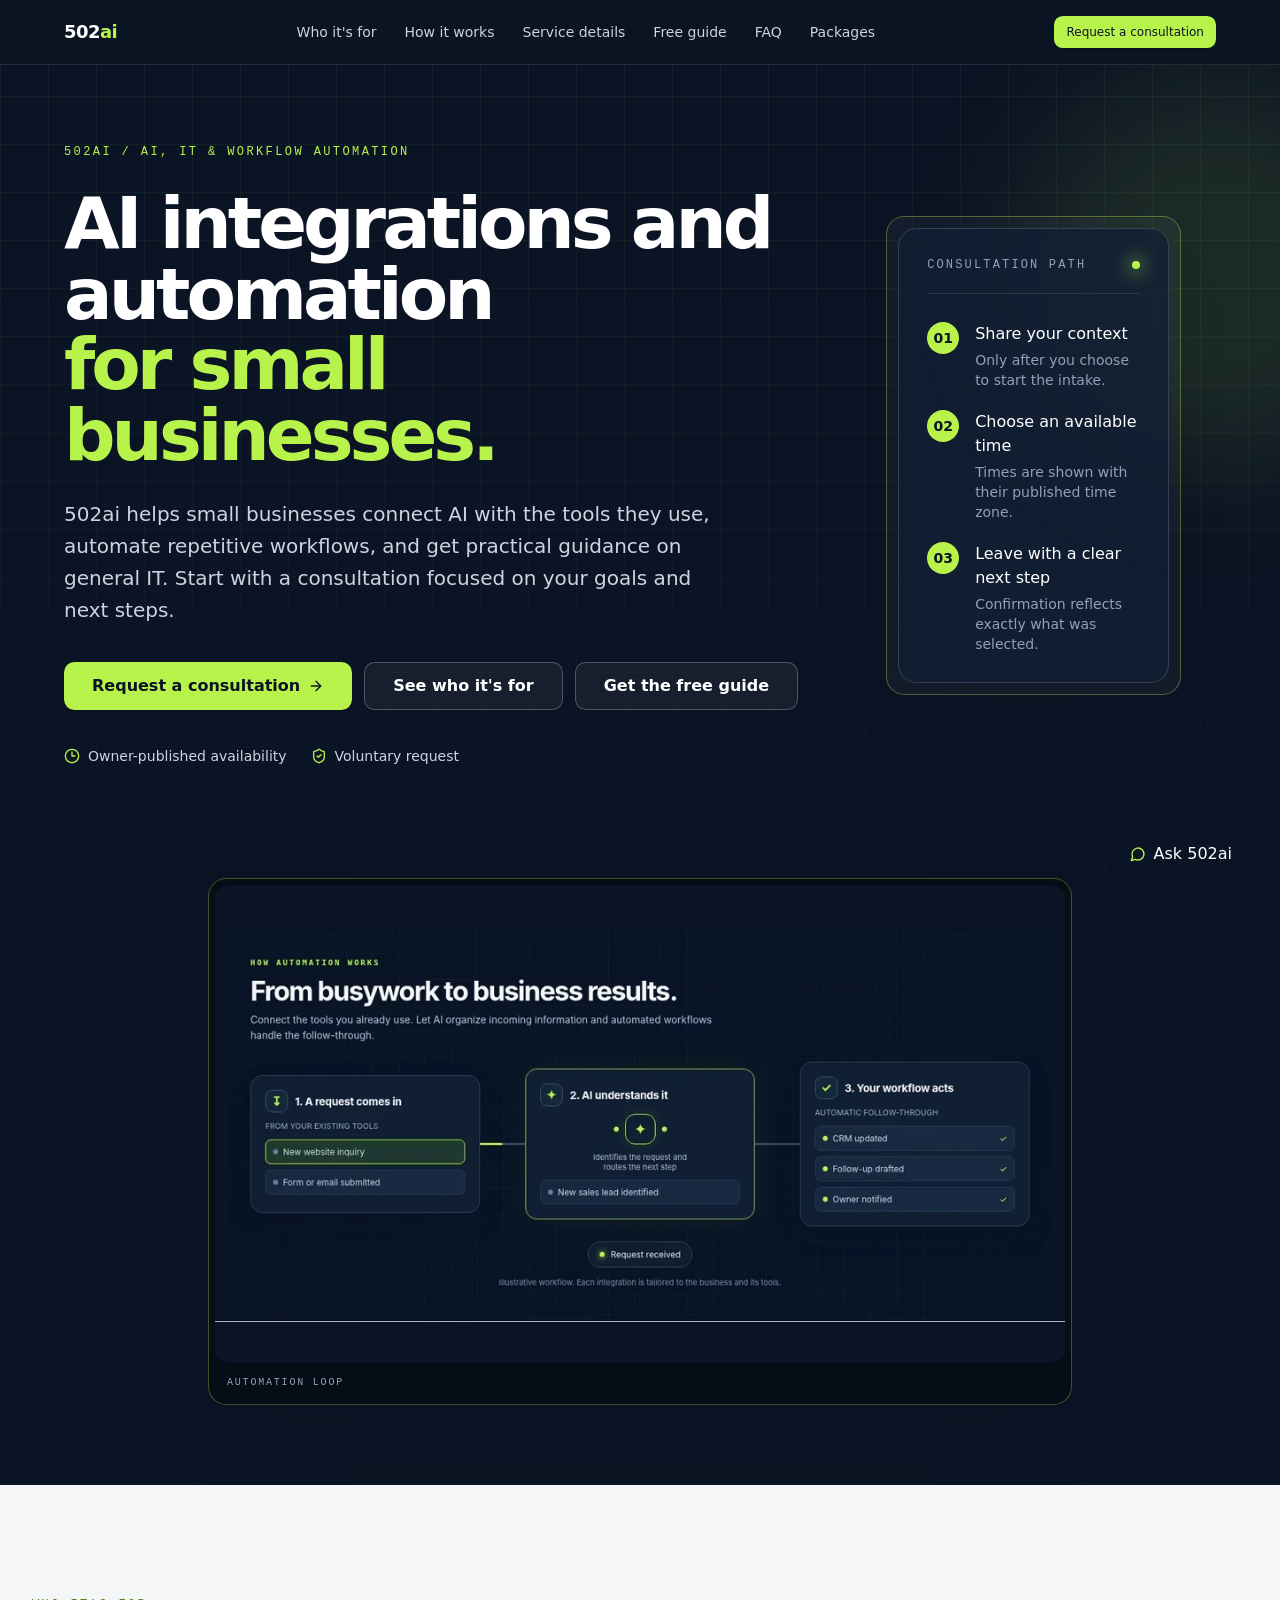
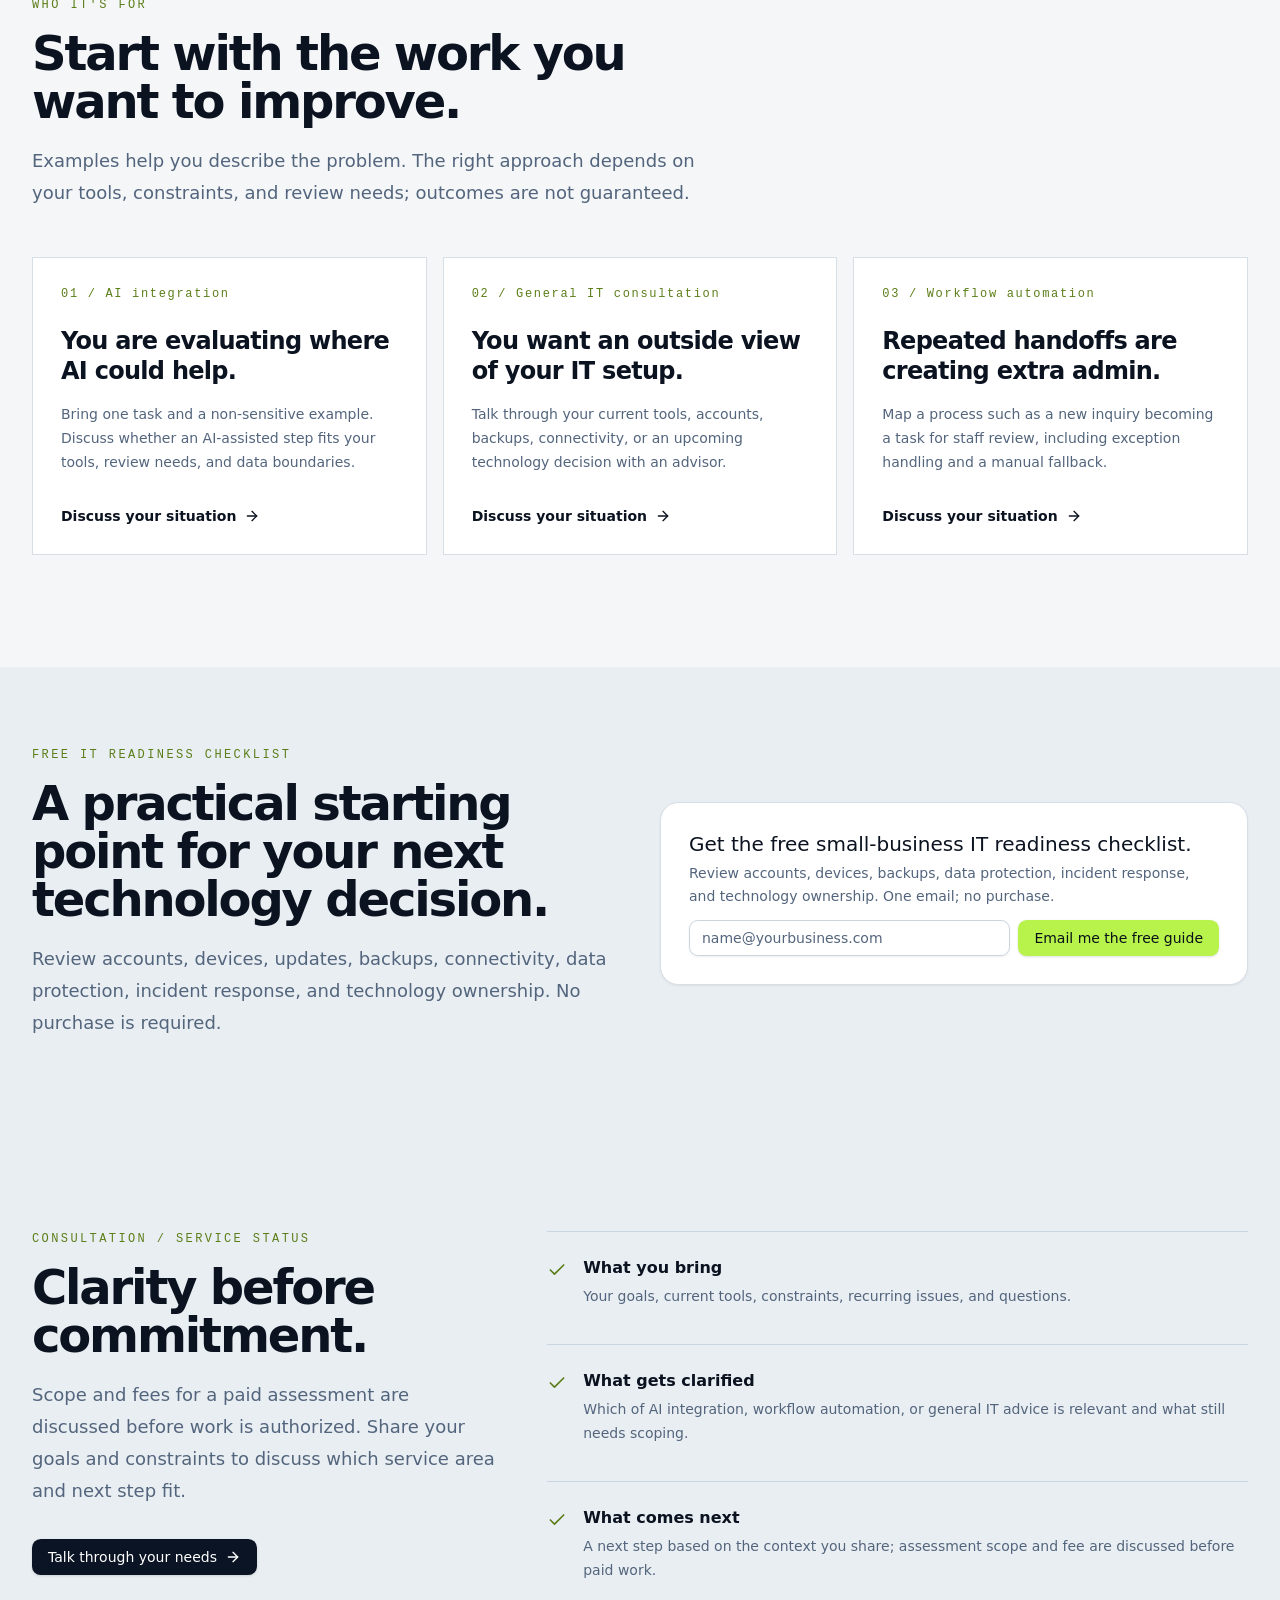
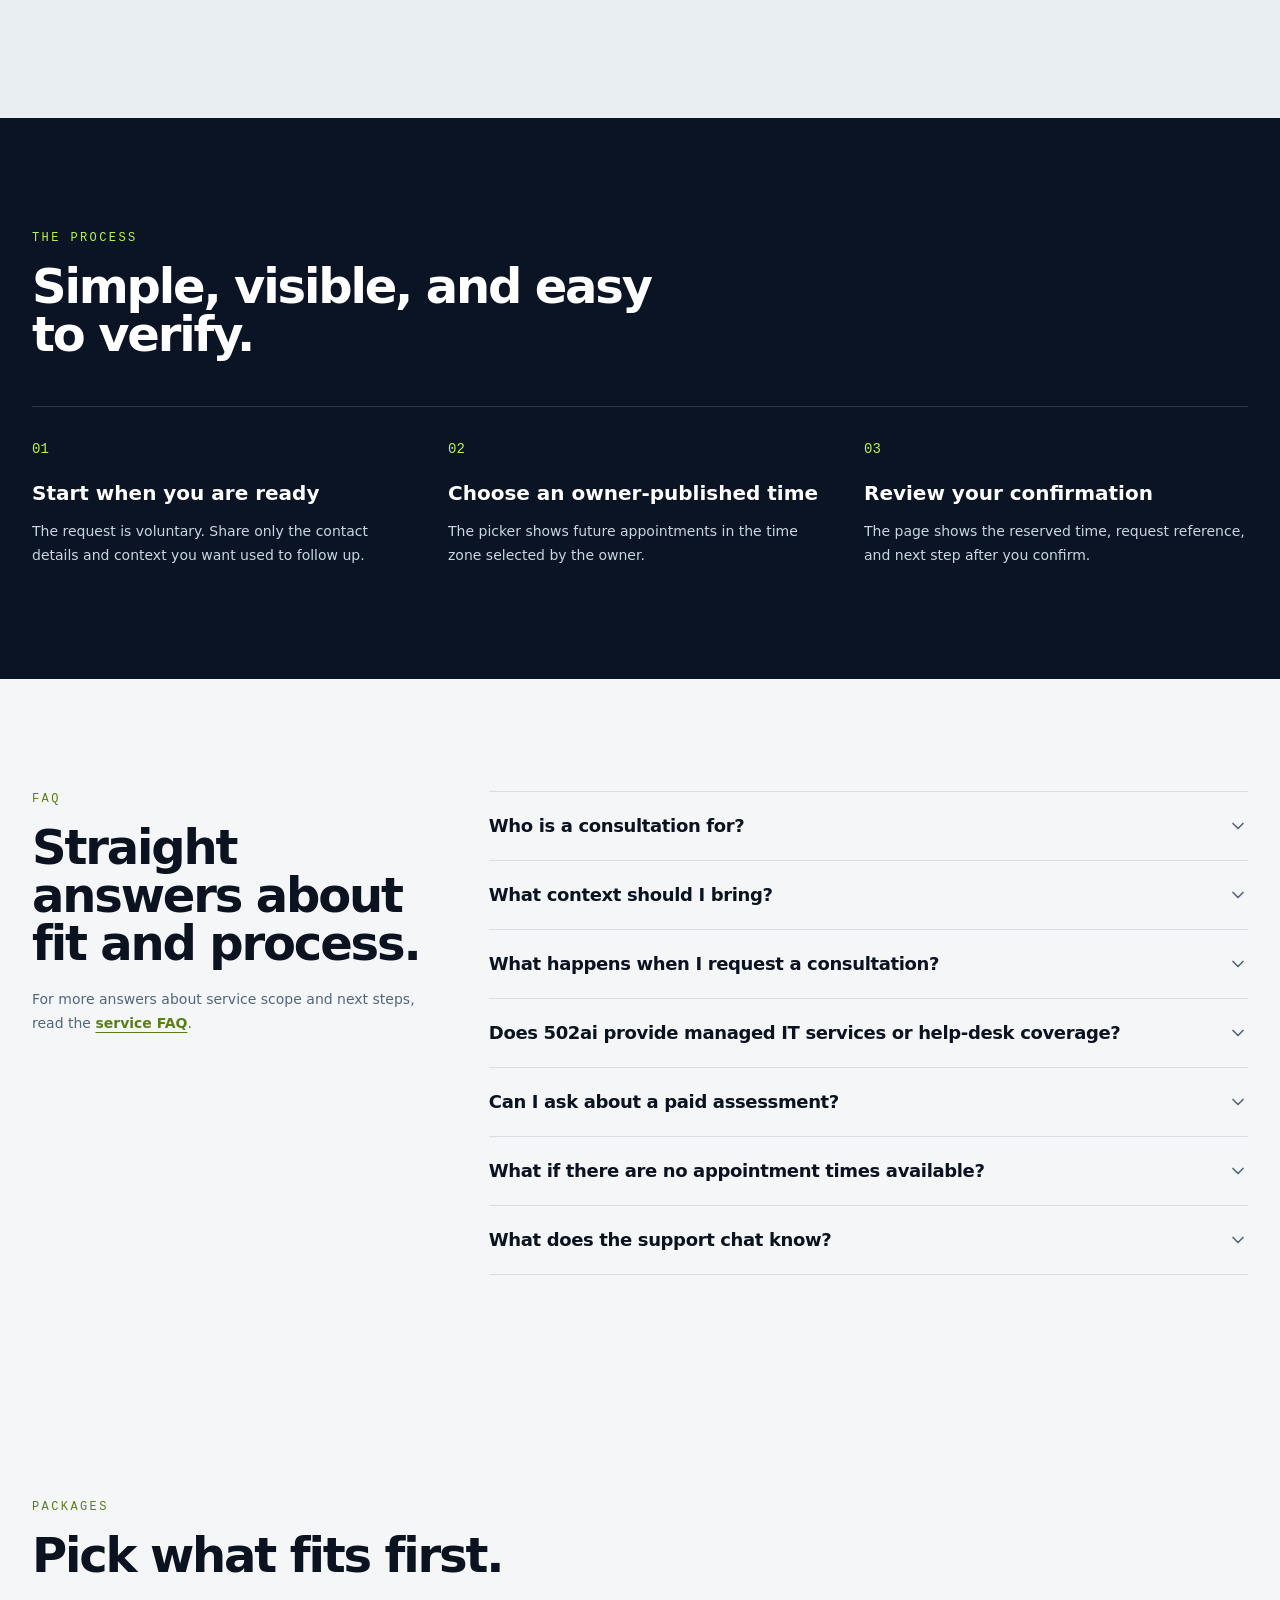
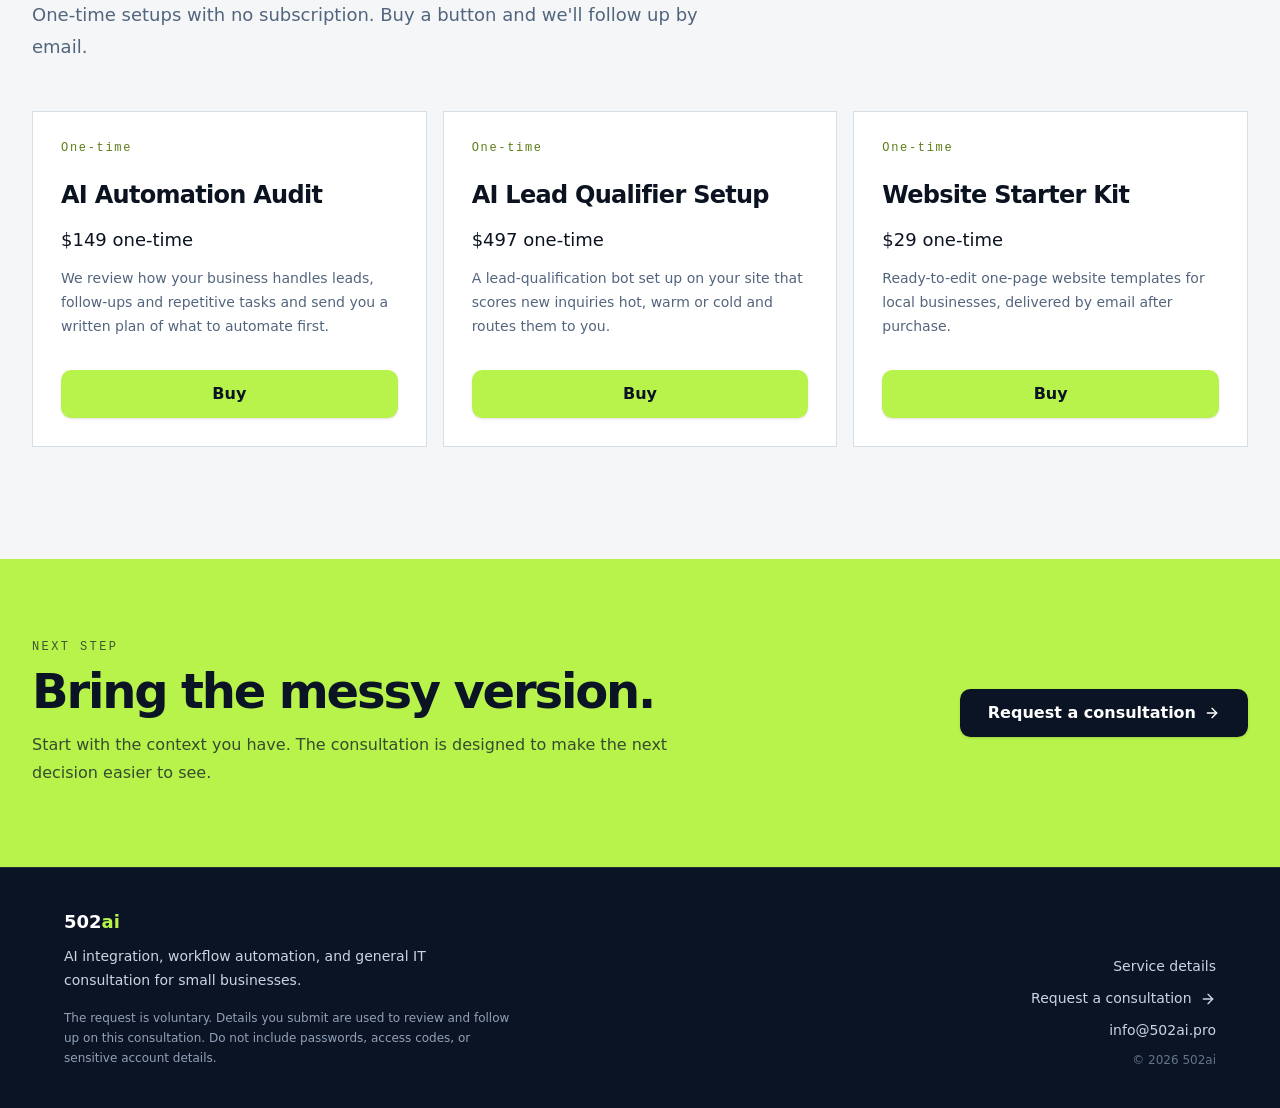
==== commit 8b07b482: "Remove every play button: hero animation as autoplaying looping WebP image; hide media play overlays" ====
--- a/index.html
+++ b/index.html
@@ -1 +1 @@
-<!DOCTYPE html><html lang="en" dir="ltr"><head><meta charset="utf-8"><meta name="viewport" content="width=device-width, initial-scale=1"><link rel="stylesheet" href="_next/static/chunks/0__gtioi3s7lj.css" data-precedence="next"><link rel="preload" as="script" fetchpriority="low" href="_next/static/chunks/0fldi-4fgo6om.js"><script src="_next/static/chunks/0v95vu3h-w4fk.js" async=""></script><script src="_next/static/chunks/0lfxirqtvazlu.js" async=""></script><script src="_next/static/chunks/0l1_47-31-frg.js" async=""></script><script src="_next/static/chunks/0_~oc-q8md0.5.js" async=""></script><script src="_next/static/chunks/turbopack-06mkimn4y7oui.js" async=""></script><script src="_next/static/chunks/01xlw8hd842-c.js" async=""></script><script src="_next/static/chunks/00-csyj9a6t-x.js" async=""></script><script src="_next/static/chunks/0rse4l1ep731e.js" async=""></script><script src="_next/static/chunks/009zz1fhqhka-.js" async=""></script><script src="_next/static/chunks/12fk6u5hmqf47.js" async=""></script><script src="_next/static/chunks/0-q.mwi4mcrxv.js" async=""></script><script src="_next/static/chunks/0bn8dwyu2_uis.js" async=""></script><script src="_next/static/chunks/06d.wo8749jlh.js" async=""></script><script src="_next/static/chunks/0~isg1e2u99oy.js" async=""></script><script src="_next/static/chunks/054f8407ooxnb.js" async=""></script><script src="_next/static/chunks/0ojf.-gmc4uyp.js" async=""></script><script src="_next/static/chunks/0a0m3w8spjua4.js" async=""></script><meta name="next-size-adjust" content=""><meta name="theme-color" content="#0b1424"><title>502ai</title><meta name="description" content="Managed IT services from MuncyTech-Solutions for growing businesses."><meta name="application-name" content="502ai"><link rel="manifest" href="/manifest.webmanifest"><meta name="keywords" content="AI integration,workflow automation,IT consultation,small business,502ai"><meta property="og:title" content="502ai"><meta property="og:description" content="AI integration, workflow automation, and general IT consulting for small businesses."><meta property="og:site_name" content="502ai"><meta property="og:image" content="/opengraph-image.png"><meta property="og:image:type" content="image/png"><meta property="og:image:width" content="1200"><meta property="og:image:height" content="630"><meta property="og:image:alt" content="502ai"><meta property="og:type" content="website"><meta name="twitter:card" content="summary_large_image"><meta name="twitter:title" content="502ai"><meta name="twitter:description" content="AI integration, workflow automation, and general IT consulting for small businesses."><meta name="twitter:image" content="/opengraph-image.png"><meta name="twitter:image:alt" content="502ai"><meta name="twitter:image:type" content="image/png"><meta name="twitter:image:width" content="1200"><meta name="twitter:image:height" content="630"><link rel="icon" href="/icon.svg?icon.0nr6n2ke7qc_d.svg" sizes="any" type="image/svg+xml"><script src="_next/static/chunks/03~yq9q893hmn.js" nomodule=""></script><style>button[aria-label="Play automation animation"]{display:none!important}</style></head><body class="min-h-screen bg-background font-body text-foreground antialiased"><div hidden=""><!--$--><!--/$--></div><script>((a,b,c,d,e,f,g,h)=>{let i=document.documentElement,j=["light","dark"];function k(b){var c;(Array.isArray(a)?a:[a]).forEach(a=>{let c="class"===a,d=c&&f?e.map(a=>f[a]||a):e;c?(i.classList.remove(...d),i.classList.add(f&&f[b]?f[b]:b)):i.setAttribute(a,b)}),c=b,h&&j.includes(c)&&(i.style.colorScheme=c)}if(d)k(d);else try{let a=localStorage.getItem(b)||c,d=g&&"system"===a?window.matchMedia("(prefers-color-scheme: dark)").matches?"dark":"light":a;k(d)}catch(a){}})("class","theme","system",null,["light","dark"],null,true,true)</script><div class="displayfont_ef4580e2-module__H3jTgG__variable monofont_17b3faa7-module__HdOs8W__variable"><div class="bg-background"><header class="absolute inset-x-0 top-0 z-20 border-b border-white/10 bg-navy/80 text-white backdrop-blur"><div class="mx-auto flex h-16 max-w-[76rem] items-center justify-between gap-6 px-5 sm:px-8"><a class="lime-focus text-lg font-semibold tracking-[-0.03em]" href="/">502<span class="text-lime">ai</span></a><nav aria-label="Main" class="hidden items-center gap-7 text-sm text-slate-300 md:flex"><a class="lime-focus transition-colors hover:text-white" href="#paths">Who it's for</a><a class="lime-focus transition-colors hover:text-white" href="#process">How it works</a><a class="lime-focus transition-colors hover:text-white" href="/services">Service details</a><a class="lime-focus transition-colors hover:text-white" href="#free-guide">Free guide</a><a class="lime-focus transition-colors hover:text-white" href="#faq">FAQ</a><a class="lime-focus transition-colors hover:text-white" href="#packages">Packages</a></nav><a class="inline-flex items-center justify-center gap-2 whitespace-nowrap font-medium transition-all focus-visible:outline-none focus-visible:ring-2 focus-visible:ring-ring focus-visible:ring-offset-2 focus-visible:ring-offset-background disabled:pointer-events-none disabled:opacity-50 [&amp;_svg]:pointer-events-none [&amp;_svg]:size-4 [&amp;_svg]:shrink-0 shadow hover:shadow-md active:translate-y-px h-8 rounded-md px-3 text-xs bg-lime text-navy hover:bg-lime/90" href="/consultation">Request a consultation</a></div></header><a href="#packages" class="fixed bottom-4 left-1/2 -translate-x-1/2 z-50 md:hidden inline-flex items-center justify-center gap-2 whitespace-nowrap font-medium transition-all focus-visible:outline-none focus-visible:ring-2 focus-visible:ring-ring focus-visible:ring-offset-2 focus-visible:ring-offset-background disabled:pointer-events-none disabled:opacity-50 shadow hover:shadow-md active:translate-y-px h-11 px-6 text-base rounded-full bg-lime text-navy hover:bg-lime/90">Packages <svg xmlns="http://www.w3.org/2000/svg" width="20" height="20" viewBox="0 0 24 24" fill="none" stroke="currentColor" stroke-width="2" stroke-linecap="round" stroke-linejoin="round" class="lucide lucide-arrow-right" aria-hidden="true"><path d="M5 12h14"></path><path d="m12 5 7 7-7 7"></path></svg></a><main><section class="relative overflow-hidden bg-navy text-white"><div class="marketing-grid pointer-events-none absolute inset-0 opacity-70"></div><div class="pointer-events-none absolute -right-32 top-20 size-96 rounded-full bg-lime/10 blur-3xl"></div><div class="relative mx-auto grid min-h-[680px] max-w-[76rem] items-center gap-14 px-5 pb-20 pt-36 sm:px-8 lg:grid-cols-[1.08fr_0.92fr] lg:gap-20 lg:pb-28"><div class="max-w-3xl"><p class="mb-7 font-mono text-xs uppercase tracking-[0.2em] text-lime">502ai / AI, IT &amp; workflow automation</p><h1 class="max-w-4xl text-5xl font-semibold leading-[0.98] tracking-[-0.055em] sm:text-7xl">AI integrations and automation<span class="block text-lime">for small businesses.</span></h1><p class="mt-7 max-w-2xl text-lg leading-8 text-slate-300 sm:text-xl">502ai helps small businesses connect AI with the tools they use, automate repetitive workflows, and get practical guidance on general IT. Start with a consultation focused on your goals and next steps.</p><div class="mt-9 flex flex-col gap-3 sm:flex-row"><a class="inline-flex items-center justify-center gap-2 whitespace-nowrap transition-all focus-visible:outline-none focus-visible:ring-2 focus-visible:ring-ring focus-visible:ring-offset-2 focus-visible:ring-offset-background disabled:pointer-events-none disabled:opacity-50 [&amp;_svg]:pointer-events-none [&amp;_svg]:size-4 [&amp;_svg]:shrink-0 shadow hover:shadow-md active:translate-y-px h-12 rounded-lg px-7 text-base font-semibold bg-lime text-navy hover:bg-lime/90" href="#packages">See Packages <svg xmlns="http://www.w3.org/2000/svg" width="24" height="24" viewBox="0 0 24 24" fill="none" stroke="currentColor" stroke-width="2" stroke-linecap="round" stroke-linejoin="round" class="lucide lucide-arrow-right" aria-hidden="true"><path d="M5 12h14"></path><path d="m12 5 7 7-7 7"></path></svg></a></div><div class="mt-9 flex flex-wrap gap-x-6 gap-y-3 text-sm text-slate-300"><span class="inline-flex items-center gap-2"><svg xmlns="http://www.w3.org/2000/svg" width="24" height="24" viewBox="0 0 24 24" fill="none" stroke="currentColor" stroke-width="2" stroke-linecap="round" stroke-linejoin="round" class="lucide lucide-clock3 lucide-clock-3 size-4 text-lime" aria-hidden="true"><circle cx="12" cy="12" r="10"></circle><polyline points="12 6 12 12 16.5 12"></polyline></svg> Owner-published availability</span><span class="inline-flex items-center gap-2"><svg xmlns="http://www.w3.org/2000/svg" width="24" height="24" viewBox="0 0 24 24" fill="none" stroke="currentColor" stroke-width="2" stroke-linecap="round" stroke-linejoin="round" class="lucide lucide-shield-check size-4 text-lime" aria-hidden="true"><path d="M20 13c0 5-3.5 7.5-7.66 8.95a1 1 0 0 1-.67-.01C7.5 20.5 4 18 4 13V6a1 1 0 0 1 1-1c2 0 4.5-1.2 6.24-2.72a1.17 1.17 0 0 1 1.52 0C14.51 3.81 17 5 19 5a1 1 0 0 1 1 1z"></path><path d="m9 12 2 2 4-4"></path></svg> Voluntary request</span></div></div><div class="relative w-full max-w-[34rem] justify-self-center lg:justify-self-end"><div class="absolute inset-2 rounded-2xl border border-lime/35 bg-white/[0.04]"></div><div class="relative mx-3 my-4 rounded-2xl border border-white/15 bg-navy-soft/80 p-5 shadow-2xl sm:mx-5 sm:my-5 sm:p-7"><div class="flex items-center justify-between border-b border-white/10 pb-5"><span class="font-mono text-xs uppercase tracking-[0.18em] text-slate-400">Consultation path</span><span class="size-2 rounded-full bg-lime shadow-[0_0_18px_4px_rgb(183_243_75_/_0.45)]"></span></div><div class="space-y-5 pt-7"><div class="flex items-start gap-4"><span class="flex size-8 shrink-0 items-center justify-center rounded-full bg-lime text-sm font-semibold text-navy">0<!-- -->1</span><div class="min-w-0"><p class="font-medium leading-6 text-white">Share your context</p><p class="mt-1 text-sm leading-5 text-slate-400">Only after you choose to start the intake.</p></div></div><div class="flex items-start gap-4"><span class="flex size-8 shrink-0 items-center justify-center rounded-full bg-lime text-sm font-semibold text-navy">0<!-- -->2</span><div class="min-w-0"><p class="font-medium leading-6 text-white">Choose an available time</p><p class="mt-1 text-sm leading-5 text-slate-400">Times are shown with their published time zone.</p></div></div><div class="flex items-start gap-4"><span class="flex size-8 shrink-0 items-center justify-center rounded-full bg-lime text-sm font-semibold text-navy">0<!-- -->3</span><div class="min-w-0"><p class="font-medium leading-6 text-white">Leave with a clear next step</p><p class="mt-1 text-sm leading-5 text-slate-400">Confirmation reflects exactly what was selected.</p></div></div></div></div></div></div><div class="relative mx-auto w-full max-w-[76rem] px-5 pb-16 sm:px-8 sm:pb-20"><figure class="relative mx-auto w-full max-w-[54rem] overflow-hidden rounded-2xl border border-lime/30 bg-[#070d17] p-1.5 shadow-2xl"><video aria-label="502ai automation loop animation" class="block aspect-video w-full rounded-xl bg-navy object-contain" data-restart-interval-ms="7000" autoplay="" loop="" muted="" playsinline="" preload="auto"><source src="company_241554/uploads/a7c2d1de-75b8-4713-8589-98a587da8fe0.mp4" type="video/mp4"></video><figcaption class="px-3 pb-2 pt-3 font-mono text-[10px] uppercase tracking-[0.18em] text-slate-400">Automation loop</figcaption></figure></div></section><section id="paths" class="bg-background px-5 py-20 sm:px-8 sm:py-28"><div class="mx-auto max-w-[76rem]"><div class="max-w-2xl"><p class="font-mono text-xs uppercase tracking-[0.2em] text-brand-700">Who it's for</p><h2 class="mt-4 text-4xl font-semibold tracking-[-0.045em] text-foreground sm:text-5xl">Start with the work you want to improve.</h2><p class="mt-5 text-lg leading-8 text-muted-foreground">Examples help you describe the problem. The right approach depends on your tools, constraints, and review needs; outcomes are not guaranteed.</p></div><div class="mt-12 grid gap-4 lg:grid-cols-3"><article class="group flex min-h-64 flex-col justify-between border border-border bg-card p-7 transition-colors hover:border-brand-500/60"><div><p class="font-mono text-xs tracking-[0.14em] text-brand-700">01 / AI integration</p><h3 class="mt-6 text-2xl font-semibold leading-tight tracking-[-0.03em]">You are evaluating where AI could help.</h3><p class="mt-4 text-sm leading-6 text-muted-foreground">Bring one task and a non-sensitive example. Discuss whether an AI-assisted step fits your tools, review needs, and data boundaries.</p></div><a class="lime-focus mt-8 inline-flex items-center gap-2 text-sm font-semibold text-foreground" href="/consultation">Discuss your situation<!-- --> <svg xmlns="http://www.w3.org/2000/svg" width="24" height="24" viewBox="0 0 24 24" fill="none" stroke="currentColor" stroke-width="2" stroke-linecap="round" stroke-linejoin="round" class="lucide lucide-arrow-right size-4 transition-transform group-hover:translate-x-1" aria-hidden="true"><path d="M5 12h14"></path><path d="m12 5 7 7-7 7"></path></svg></a></article><article class="group flex min-h-64 flex-col justify-between border border-border bg-card p-7 transition-colors hover:border-brand-500/60"><div><p class="font-mono text-xs tracking-[0.14em] text-brand-700">02 / General IT consultation</p><h3 class="mt-6 text-2xl font-semibold leading-tight tracking-[-0.03em]">You want an outside view of your IT setup.</h3><p class="mt-4 text-sm leading-6 text-muted-foreground">Talk through your current tools, accounts, backups, connectivity, or an upcoming technology decision with an advisor.</p></div><a class="lime-focus mt-8 inline-flex items-center gap-2 text-sm font-semibold text-foreground" href="/consultation">Discuss your situation<!-- --> <svg xmlns="http://www.w3.org/2000/svg" width="24" height="24" viewBox="0 0 24 24" fill="none" stroke="currentColor" stroke-width="2" stroke-linecap="round" stroke-linejoin="round" class="lucide lucide-arrow-right size-4 transition-transform group-hover:translate-x-1" aria-hidden="true"><path d="M5 12h14"></path><path d="m12 5 7 7-7 7"></path></svg></a></article><article class="group flex min-h-64 flex-col justify-between border border-border bg-card p-7 transition-colors hover:border-brand-500/60"><div><p class="font-mono text-xs tracking-[0.14em] text-brand-700">03 / Workflow automation</p><h3 class="mt-6 text-2xl font-semibold leading-tight tracking-[-0.03em]">Repeated handoffs are creating extra admin.</h3><p class="mt-4 text-sm leading-6 text-muted-foreground">Map a process such as a new inquiry becoming a task for staff review, including exception handling and a manual fallback.</p></div><a class="lime-focus mt-8 inline-flex items-center gap-2 text-sm font-semibold text-foreground" href="/consultation">Discuss your situation<!-- --> <svg xmlns="http://www.w3.org/2000/svg" width="24" height="24" viewBox="0 0 24 24" fill="none" stroke="currentColor" stroke-width="2" stroke-linecap="round" stroke-linejoin="round" class="lucide lucide-arrow-right size-4 transition-transform group-hover:translate-x-1" aria-hidden="true"><path d="M5 12h14"></path><path d="m12 5 7 7-7 7"></path></svg></a></article></div></div></section><section id="free-guide" class="bg-[#e9eef2] px-5 py-16 sm:px-8 sm:py-20"><div class="mx-auto grid max-w-[76rem] gap-10 lg:grid-cols-[1fr_1fr] lg:items-center"><div class="max-w-2xl"><p class="font-mono text-xs uppercase tracking-[0.2em] text-brand-700">Free IT readiness checklist</p><h2 class="mt-4 text-4xl font-semibold tracking-[-0.045em] text-foreground sm:text-5xl">A practical starting point for your next technology decision.</h2><p class="mt-5 text-lg leading-8 text-muted-foreground">Review accounts, devices, updates, backups, connectivity, data protection, incident response, and technology ownership. No purchase is required.</p></div><div class="rounded-2xl border border-border bg-card p-5 shadow-sm sm:p-7"><div class="flex flex-col gap-3"><div class="flex flex-col gap-1"><p class="font-display text-xl text-foreground leading-snug">Get the free small-business IT readiness checklist.</p><p class="text-small text-muted-foreground leading-relaxed">Review accounts, devices, backups, data protection, incident response, and technology ownership. One email; no purchase.</p></div><form action="mailto:info@502ai.pro" method="post" enctype="text/plain" class="flex flex-col gap-2 sm:flex-row sm:items-start sm:gap-2"><div class="flex-1 space-y-1"><input type="email" class="flex w-full rounded-md border border-input bg-transparent px-3 py-1 text-base shadow-sm transition-colors file:border-0 file:bg-transparent file:text-sm file:font-medium file:text-foreground placeholder:text-muted-foreground focus-visible:outline-none focus-visible:ring-1 focus-visible:ring-ring disabled:cursor-not-allowed disabled:opacity-50 md:text-sm h-9" inputmode="email" autocomplete="email" placeholder="name@yourbusiness.com" aria-label="Email address" id="_R_f6qnpf9lb_-form-item" aria-describedby="_R_f6qnpf9lb_-form-item-description" aria-invalid="false" name="email" value=""></div><button class="inline-flex items-center justify-center gap-2 whitespace-nowrap rounded-md text-sm font-medium transition-all focus-visible:outline-none focus-visible:ring-2 focus-visible:ring-ring focus-visible:ring-offset-2 focus-visible:ring-offset-background disabled:pointer-events-none disabled:opacity-50 [&amp;_svg]:pointer-events-none [&amp;_svg]:size-4 [&amp;_svg]:shrink-0 bg-primary text-primary-foreground shadow hover:bg-primary/90 hover:shadow-md active:translate-y-px h-9 px-4 py-2 sm:w-auto w-full" type="submit"><span>Email me the free guide</span></button></form></div></div></div></section><section class="bg-[#e9eef2] px-5 py-20 sm:px-8 sm:py-28"><div class="mx-auto grid max-w-[76rem] gap-12 lg:grid-cols-[0.8fr_1.2fr] lg:items-start"><div><p class="font-mono text-xs uppercase tracking-[0.2em] text-brand-700">Consultation / service status</p><h2 class="mt-4 text-4xl font-semibold tracking-[-0.045em] text-foreground sm:text-5xl">Clarity before commitment.</h2><p class="mt-5 text-lg leading-8 text-muted-foreground">Scope and fees for a paid assessment are discussed before work is authorized. Share your goals and constraints to discuss which service area and next step fit.</p><a class="inline-flex items-center justify-center gap-2 whitespace-nowrap rounded-md text-sm font-medium transition-all focus-visible:outline-none focus-visible:ring-2 focus-visible:ring-ring focus-visible:ring-offset-2 focus-visible:ring-offset-background disabled:pointer-events-none disabled:opacity-50 [&amp;_svg]:pointer-events-none [&amp;_svg]:size-4 [&amp;_svg]:shrink-0 shadow hover:shadow-md active:translate-y-px h-9 px-4 py-2 mt-8 bg-navy text-white hover:bg-navy-soft" href="/consultation">Talk through your needs <svg xmlns="http://www.w3.org/2000/svg" width="24" height="24" viewBox="0 0 24 24" fill="none" stroke="currentColor" stroke-width="2" stroke-linecap="round" stroke-linejoin="round" class="lucide lucide-arrow-right" aria-hidden="true"><path d="M5 12h14"></path><path d="m12 5 7 7-7 7"></path></svg></a></div><div class="grid gap-3"><div class="flex gap-4 border-t border-slate-300 py-6"><svg xmlns="http://www.w3.org/2000/svg" width="24" height="24" viewBox="0 0 24 24" fill="none" stroke="currentColor" stroke-width="2" stroke-linecap="round" stroke-linejoin="round" class="lucide lucide-check mt-1 size-5 shrink-0 text-brand-700" aria-hidden="true"><path d="M20 6 9 17l-5-5"></path></svg><div><h3 class="font-semibold text-foreground">What you bring</h3><p class="mt-1 text-sm leading-6 text-muted-foreground">Your goals, current tools, constraints, recurring issues, and questions.</p></div></div><div class="flex gap-4 border-t border-slate-300 py-6"><svg xmlns="http://www.w3.org/2000/svg" width="24" height="24" viewBox="0 0 24 24" fill="none" stroke="currentColor" stroke-width="2" stroke-linecap="round" stroke-linejoin="round" class="lucide lucide-check mt-1 size-5 shrink-0 text-brand-700" aria-hidden="true"><path d="M20 6 9 17l-5-5"></path></svg><div><h3 class="font-semibold text-foreground">What gets clarified</h3><p class="mt-1 text-sm leading-6 text-muted-foreground">Which of AI integration, workflow automation, or general IT advice is relevant and what still needs scoping.</p></div></div><div class="flex gap-4 border-t border-slate-300 py-6"><svg xmlns="http://www.w3.org/2000/svg" width="24" height="24" viewBox="0 0 24 24" fill="none" stroke="currentColor" stroke-width="2" stroke-linecap="round" stroke-linejoin="round" class="lucide lucide-check mt-1 size-5 shrink-0 text-brand-700" aria-hidden="true"><path d="M20 6 9 17l-5-5"></path></svg><div><h3 class="font-semibold text-foreground">What comes next</h3><p class="mt-1 text-sm leading-6 text-muted-foreground">A next step based on the context you share; assessment scope and fee are discussed before paid work.</p></div></div></div></div></section><section id="process" class="bg-navy px-5 py-20 text-white sm:px-8 sm:py-28"><div class="mx-auto max-w-[76rem]"><div class="max-w-2xl"><p class="font-mono text-xs uppercase tracking-[0.2em] text-lime">The process</p><h2 class="mt-4 text-4xl font-semibold tracking-[-0.045em] sm:text-5xl">Simple, visible, and easy to verify.</h2></div><div class="mt-12 grid gap-8 border-t border-white/15 pt-8 md:grid-cols-3"><div><p class="font-mono text-sm text-lime">01</p><h3 class="mt-5 text-xl font-semibold">Start when you are ready</h3><p class="mt-3 text-sm leading-6 text-slate-300">The request is voluntary. Share only the contact details and context you want used to follow up.</p></div><div><p class="font-mono text-sm text-lime">02</p><h3 class="mt-5 text-xl font-semibold">Choose an owner-published time</h3><p class="mt-3 text-sm leading-6 text-slate-300">The picker shows future appointments in the time zone selected by the owner.</p></div><div><p class="font-mono text-sm text-lime">03</p><h3 class="mt-5 text-xl font-semibold">Review your confirmation</h3><p class="mt-3 text-sm leading-6 text-slate-300">The page shows the reserved time, request reference, and next step after you confirm.</p></div></div></div></section><section id="faq" class="bg-background px-5 py-20 sm:px-8 sm:py-28"><div class="mx-auto grid max-w-[76rem] gap-12 lg:grid-cols-[0.7fr_1.3fr]"><div><p class="font-mono text-xs uppercase tracking-[0.2em] text-brand-700">FAQ</p><h2 class="mt-4 text-4xl font-semibold tracking-[-0.045em] sm:text-5xl">Straight answers about fit and process.</h2><p class="mt-5 max-w-md text-sm leading-6 text-muted-foreground">For more answers about service scope and next steps, read the<!-- --> <a class="lime-focus font-semibold text-brand-700 underline underline-offset-4" href="/faq">service FAQ</a>.</p></div><div class="divide-y divide-border border-y border-border"><details class="group py-5"><summary class="flex cursor-pointer list-none items-center justify-between gap-5 text-lg font-semibold tracking-[-0.02em] marker:hidden">Who is a consultation for?<svg xmlns="http://www.w3.org/2000/svg" width="24" height="24" viewBox="0 0 24 24" fill="none" stroke="currentColor" stroke-width="2" stroke-linecap="round" stroke-linejoin="round" class="lucide lucide-chevron-down size-5 shrink-0 text-muted-foreground transition-transform group-open:rotate-180" aria-hidden="true"><path d="m6 9 6 6 6-6"></path></svg></summary><p class="max-w-2xl pt-4 text-sm leading-7 text-muted-foreground">It is for small-business owners exploring AI integration, workflow automation, or general IT advice.</p></details><details class="group py-5"><summary class="flex cursor-pointer list-none items-center justify-between gap-5 text-lg font-semibold tracking-[-0.02em] marker:hidden">What context should I bring?<svg xmlns="http://www.w3.org/2000/svg" width="24" height="24" viewBox="0 0 24 24" fill="none" stroke="currentColor" stroke-width="2" stroke-linecap="round" stroke-linejoin="round" class="lucide lucide-chevron-down size-5 shrink-0 text-muted-foreground transition-transform group-open:rotate-180" aria-hidden="true"><path d="m6 9 6 6 6-6"></path></svg></summary><p class="max-w-2xl pt-4 text-sm leading-7 text-muted-foreground">Your goal, current tools, one example of the task or issue, constraints, and questions are useful. A short summary is enough; do not share passwords or sensitive records.</p></details><details class="group py-5"><summary class="flex cursor-pointer list-none items-center justify-between gap-5 text-lg font-semibold tracking-[-0.02em] marker:hidden">What happens when I request a consultation?<svg xmlns="http://www.w3.org/2000/svg" width="24" height="24" viewBox="0 0 24 24" fill="none" stroke="currentColor" stroke-width="2" stroke-linecap="round" stroke-linejoin="round" class="lucide lucide-chevron-down size-5 shrink-0 text-muted-foreground transition-transform group-open:rotate-180" aria-hidden="true"><path d="m6 9 6 6 6-6"></path></svg></summary><p class="max-w-2xl pt-4 text-sm leading-7 text-muted-foreground">You choose what context to submit, then select a future owner-published appointment time if one is available. After you confirm, the page shows the reserved time, request reference, and next step.</p></details><details class="group py-5"><summary class="flex cursor-pointer list-none items-center justify-between gap-5 text-lg font-semibold tracking-[-0.02em] marker:hidden">Does 502ai provide managed IT services or help-desk coverage?<svg xmlns="http://www.w3.org/2000/svg" width="24" height="24" viewBox="0 0 24 24" fill="none" stroke="currentColor" stroke-width="2" stroke-linecap="round" stroke-linejoin="round" class="lucide lucide-chevron-down size-5 shrink-0 text-muted-foreground transition-transform group-open:rotate-180" aria-hidden="true"><path d="m6 9 6 6 6-6"></path></svg></summary><p class="max-w-2xl pt-4 text-sm leading-7 text-muted-foreground">No. 502ai offers general IT consultation and advisory work, but does not manage a company’s IT department or provide ongoing managed services or help-desk coverage.</p></details><details class="group py-5"><summary class="flex cursor-pointer list-none items-center justify-between gap-5 text-lg font-semibold tracking-[-0.02em] marker:hidden">Can I ask about a paid assessment?<svg xmlns="http://www.w3.org/2000/svg" width="24" height="24" viewBox="0 0 24 24" fill="none" stroke="currentColor" stroke-width="2" stroke-linecap="round" stroke-linejoin="round" class="lucide lucide-chevron-down size-5 shrink-0 text-muted-foreground transition-transform group-open:rotate-180" aria-hidden="true"><path d="m6 9 6 6 6-6"></path></svg></summary><p class="max-w-2xl pt-4 text-sm leading-7 text-muted-foreground">Yes. Request a consultation or email info@502ai.pro to discuss a paid assessment. Ask for the proposed scope and fee before authorizing work; no fixed price is stated here.</p></details><details class="group py-5"><summary class="flex cursor-pointer list-none items-center justify-between gap-5 text-lg font-semibold tracking-[-0.02em] marker:hidden">What if there are no appointment times available?<svg xmlns="http://www.w3.org/2000/svg" width="24" height="24" viewBox="0 0 24 24" fill="none" stroke="currentColor" stroke-width="2" stroke-linecap="round" stroke-linejoin="round" class="lucide lucide-chevron-down size-5 shrink-0 text-muted-foreground transition-transform group-open:rotate-180" aria-hidden="true"><path d="m6 9 6 6 6-6"></path></svg></summary><p class="max-w-2xl pt-4 text-sm leading-7 text-muted-foreground">The consultation page will say when no owner-published times are available. You can still email 502ai at info@502ai.pro to ask about the next step.</p></details><details class="group py-5"><summary class="flex cursor-pointer list-none items-center justify-between gap-5 text-lg font-semibold tracking-[-0.02em] marker:hidden">What does the support chat know?<svg xmlns="http://www.w3.org/2000/svg" width="24" height="24" viewBox="0 0 24 24" fill="none" stroke="currentColor" stroke-width="2" stroke-linecap="round" stroke-linejoin="round" class="lucide lucide-chevron-down size-5 shrink-0 text-muted-foreground transition-transform group-open:rotate-180" aria-hidden="true"><path d="m6 9 6 6 6-6"></path></svg></summary><p class="max-w-2xl pt-4 text-sm leading-7 text-muted-foreground">It can explain the published consultation process and the situations described on this page. It should not invent services, prices, guarantees, testimonials, or appointment times.</p></details></div></div></section><section id="packages" class="bg-background px-5 py-20 sm:px-8 sm:py-28"><div class="mx-auto max-w-[76rem]"><div class="max-w-2xl"><p class="font-mono text-xs uppercase tracking-[0.2em] text-brand-700">Packages</p><h2 class="mt-4 text-4xl font-semibold tracking-[-0.045em] sm:text-5xl">Pick what fits first.</h2><p class="mt-5 text-lg leading-8 text-muted-foreground">One-time setups with no subscription. Buy a button and we'll follow up by email.</p></div><div class="mt-12 grid gap-4 lg:grid-cols-3"><article class="group flex min-h-64 flex-col justify-between border border-border bg-card p-7 transition-colors hover:border-brand-500/60"><div><p class="font-mono text-xs tracking-[0.14em] text-brand-700">One-time</p><h3 class="mt-6 text-2xl font-semibold leading-tight tracking-[-0.03em]">AI Automation Audit</h3><p class="mt-4 text-lg leading-7 text-foreground">$149 one-time</p><p class="mt-3 text-sm leading-6 text-muted-foreground">We review how your business handles leads, follow-ups and repetitive tasks and send you a written plan of what to automate first.</p><div class="mt-4 text-xs text-muted-foreground border-t border-border pt-4"><p>One-time purchase. Delivered by email after checkout.</p><p>Provided by 502ai (AI integration, workflow automation &amp; IT consultation).</p><p>Contact: <a href="mailto:info@502ai.pro" class="underline hover:text-foreground">info@502ai.pro</a> · Secure checkout by Stripe</p></div></div><a class="mt-8 inline-flex items-center justify-center gap-2 whitespace-nowrap transition-all focus-visible:outline-none focus-visible:ring-2 focus-visible:ring-ring focus-visible:ring-offset-2 focus-visible:ring-offset-background disabled:pointer-events-none disabled:opacity-50 [&_svg]:pointer-events-none [&_svg]:size-4 [&_svg]:shrink-0 shadow hover:shadow-md active:translate-y-px h-12 rounded-lg px-7 text-base font-semibold bg-lime text-navy hover:bg-lime/90" href="https://buy.stripe.com/4gM7sM2zK5vr25JfIFcjS1c">Buy</a></article><article class="group flex min-h-64 flex-col justify-between border border-border bg-card p-7 transition-colors hover:border-brand-500/60"><div><p class="font-mono text-xs tracking-[0.14em] text-brand-700">One-time</p><h3 class="mt-6 text-2xl font-semibold leading-tight tracking-[-0.03em]">AI Lead Qualifier Setup</h3><p class="mt-4 text-lg leading-7 text-foreground">$497 one-time</p><p class="mt-3 text-sm leading-6 text-muted-foreground">A lead-qualification bot set up on your site that scores new inquiries hot, warm or cold and routes them to you.</p><div class="mt-4 text-xs text-muted-foreground border-t border-border pt-4"><p>One-time purchase. Delivered by email after checkout.</p><p>Provided by 502ai (AI integration, workflow automation &amp; IT consultation).</p><p>Contact: <a href="mailto:info@502ai.pro" class="underline hover:text-foreground">info@502ai.pro</a> · Secure checkout by Stripe</p></div></div><a class="mt-8 inline-flex items-center justify-center gap-2 whitespace-nowrap transition-all focus-visible:outline-none focus-visible:ring-2 focus-visible:ring-ring focus-visible:ring-offset-2 focus-visible:ring-offset-background disabled:pointer-events-none disabled:opacity-50 [&_svg]:pointer-events-none [&_svg]:size-4 [&_svg]:shrink-0 shadow hover:shadow-md active:translate-y-px h-12 rounded-lg px-7 text-base font-semibold bg-lime text-navy hover:bg-lime/90" href="https://buy.stripe.com/4gM9AU4HScXT39N3ZXcjS1b">Buy</a></article><article class="group flex min-h-64 flex-col justify-between border border-border bg-card p-7 transition-colors hover:border-brand-500/60"><div><p class="font-mono text-xs tracking-[0.14em] text-brand-700">One-time</p><h3 class="mt-6 text-2xl font-semibold leading-tight tracking-[-0.03em]">Website Starter Kit</h3><p class="mt-4 text-lg leading-7 text-foreground">$29 one-time</p><p class="mt-3 text-sm leading-6 text-muted-foreground">Ready-to-edit one-page website templates for local businesses, delivered by email after purchase.</p><div class="mt-4 text-xs text-muted-foreground border-t border-border pt-4"><p>One-time purchase. Delivered by email after checkout.</p><p>Provided by 502ai (AI integration, workflow automation &amp; IT consultation).</p><p>Contact: <a href="mailto:info@502ai.pro" class="underline hover:text-foreground">info@502ai.pro</a> · Secure checkout by Stripe</p></div></div><a class="mt-8 inline-flex items-center justify-center gap-2 whitespace-nowrap transition-all focus-visible:outline-none focus-visible:ring-2 focus-visible:ring-ring focus-visible:ring-offset-2 focus-visible:ring-offset-background disabled:pointer-events-none disabled:opacity-50 [&_svg]:pointer-events-none [&_svg]:size-4 [&_svg]:shrink-0 shadow hover:shadow-md active:translate-y-px h-12 rounded-lg px-7 text-base font-semibold bg-lime text-navy hover:bg-lime/90" href="https://buy.stripe.com/7sY3cwb6ge1X6lZ2VTcjS1d">Buy</a></article></div></div></section><section class="bg-lime px-5 py-16 sm:px-8 sm:py-20"><div class="mx-auto flex max-w-[76rem] flex-col gap-7 md:flex-row md:items-center md:justify-between"><div class="max-w-2xl"><p class="font-mono text-xs uppercase tracking-[0.2em] text-navy/70">Next step</p><h2 class="mt-3 text-4xl font-semibold tracking-[-0.045em] text-navy sm:text-5xl">Bring the messy version.</h2><p class="mt-4 text-base leading-7 text-navy/75">Start with the context you have. The consultation is designed to make the next decision easier to see.</p></div><a class="inline-flex items-center justify-center gap-2 whitespace-nowrap transition-all focus-visible:outline-none focus-visible:ring-2 focus-visible:ring-ring focus-visible:ring-offset-2 focus-visible:ring-offset-background disabled:pointer-events-none disabled:opacity-50 [&amp;_svg]:pointer-events-none [&amp;_svg]:size-4 [&amp;_svg]:shrink-0 shadow hover:shadow-md active:translate-y-px h-12 rounded-lg px-7 text-base font-semibold shrink-0 bg-navy text-white hover:bg-navy-soft" href="/consultation">Request a consultation <svg xmlns="http://www.w3.org/2000/svg" width="24" height="24" viewBox="0 0 24 24" fill="none" stroke="currentColor" stroke-width="2" stroke-linecap="round" stroke-linejoin="round" class="lucide lucide-arrow-right" aria-hidden="true"><path d="M5 12h14"></path><path d="m12 5 7 7-7 7"></path></svg></a></div></section></main><div class="fixed bottom-4 right-4 z-50 flex flex-col items-end gap-3 sm:bottom-6 sm:right-6"><button class="inline-flex items-center justify-center gap-2 whitespace-nowrap font-medium transition-all focus-visible:outline-none focus-visible:ring-2 focus-visible:ring-ring focus-visible:ring-offset-2 focus-visible:ring-offset-background disabled:pointer-events-none disabled:opacity-50 [&amp;_svg]:pointer-events-none [&amp;_svg]:size-4 [&amp;_svg]:shrink-0 shadow hover:shadow-md active:translate-y-px h-11 px-6 text-base chat-launcher rounded-full bg-navy text-white hover:bg-navy-soft" type="button" aria-label="Open 502ai support chat"><svg xmlns="http://www.w3.org/2000/svg" width="24" height="24" viewBox="0 0 24 24" fill="none" stroke="currentColor" stroke-width="2" stroke-linecap="round" stroke-linejoin="round" class="lucide lucide-message-circle size-5 text-lime" aria-hidden="true"><path d="M7.9 20A9 9 0 1 0 4 16.1L2 22Z"></path></svg><span class="hidden sm:inline">Ask 502ai</span></button></div><footer class="border-t border-white/10 bg-navy text-slate-300"><div class="mx-auto grid max-w-[76rem] gap-8 px-5 py-10 sm:px-8 md:grid-cols-[1fr_auto] md:items-end"><div><p class="text-lg font-semibold text-white">502<span class="text-lime">ai</span></p><p class="mt-2 max-w-md text-sm leading-6">AI integration, workflow automation, and general IT consultation for small businesses.</p><p id="privacy-note" class="mt-4 max-w-md text-xs leading-5 text-slate-400">The request is voluntary. Details you submit are used to review and follow up on this consultation. Do not include passwords, access codes, or sensitive account details.</p></div><div class="flex flex-col gap-3 text-sm md:items-end"><a class="lime-focus hover:text-white" href="/services">Service details</a><a class="lime-focus hover:text-white" href="/consultation">Request a consultation <svg xmlns="http://www.w3.org/2000/svg" width="24" height="24" viewBox="0 0 24 24" fill="none" stroke="currentColor" stroke-width="2" stroke-linecap="round" stroke-linejoin="round" class="lucide lucide-arrow-right ml-1 inline size-4" aria-hidden="true"><path d="M5 12h14"></path><path d="m12 5 7 7-7 7"></path></svg></a><a class="lime-focus hover:text-white" href="mailto:info@502ai.pro">info@502ai.pro</a><p class="text-xs text-slate-500">© <!-- -->2026<!-- --> 502ai</p></div></div></footer></div><!--$--><!--/$--><section aria-label="Notifications alt+T" tabindex="-1" aria-live="polite" aria-relevant="additions text" aria-atomic="false"></section></div><script src="_next/static/chunks/0fldi-4fgo6om.js" id="_R_" async=""></script><script>(self.__next_f=self.__next_f||[]).push([0])</script><script>self.__next_f.push([1,"1:\"$Sreact.fragment\"\n3:I[39756,[\"/_next/static/chunks/01xlw8hd842-c.js\",\"/_next/static/chunks/00-csyj9a6t-x.js\"],\"default\"]\n4:I[37457,[\"/_next/static/chunks/01xlw8hd842-c.js\",\"/_next/static/chunks/00-csyj9a6t-x.js\"],\"default\"]\n5:I[22016,[\"/_next/static/chunks/0rse4l1ep731e.js\",\"/_next/static/chunks/009zz1fhqhka-.js\",\"/_next/static/chunks/12fk6u5hmqf47.js\",\"/_next/static/chunks/0-q.mwi4mcrxv.js\",\"/_next/static/chunks/0bn8dwyu2_uis.js\",\"/_next/static/chunks/06d.wo8749jlh.js\",\"/_next/static/chunks/0~isg1e2u99oy.js\",\"/_next/static/chunks/054f8407ooxnb.js\"],\"\"]\nd:I[63491,[\"/_next/static/chunks/0rse4l1ep731e.js\",\"/_next/static/chunks/009zz1fhqhka-.js\",\"/_next/static/chunks/12fk6u5hmqf47.js\",\"/_next/static/chunks/0-q.mwi4mcrxv.js\",\"/_next/static/chunks/0bn8dwyu2_uis.js\",\"/_next/static/chunks/06d.wo8749jlh.js\",\"/_next/static/chunks/0~isg1e2u99oy.js\",\"/_next/static/chunks/0ojf.-gmc4uyp.js\"],\"default\"]\n1a:I[46180,[\"/_next/static/chunks/0rse4l1ep731e.js\",\"/_next/static/chunks/009zz1fhqhka-.js\",\"/_next/static/chunks/12fk6u5hmqf47.js\",\"/_next/static/chunks/0-q.mwi4mcrxv.js\",\"/_next/static/chunks/0bn8dwyu2_uis.js\",\"/_next/static/chunks/06d.wo8749jlh.js\",\"/_next/static/chunks/0~isg1e2u99oy.js\",\"/_next/static/chunks/054f8407ooxnb.js\"],\"SalesSupportChat\"]\n1b:I[97367,[\"/_next/static/chunks/01xlw8hd842-c.js\",\"/_next/static/chunks/00-csyj9a6t-x.js\"],\"OutletBoundary\"]\n1c:\"$Sreact.suspense\"\n1f:I[97367,[\"/_next/static/chunks/01xlw8hd842-c.js\",\"/_next/static/chunks/00-csyj9a6t-x.js\"],\"ViewportBoundary\"]\n21:I[97367,[\"/_next/static/chunks/01xlw8hd842-c.js\",\"/_next/static/chunks/00-csyj9a6t-x.js\"],\"MetadataBoundary\"]\n23:I[35576,[\"/_next/static/chunks/0rse4l1ep731e.js\",\"/_next/static/chunks/009zz1fhqhka-.js\",\"/_next/static/chunks/12fk6u5hmqf47.js\",\"/_next/static/chunks/0-q.mwi4mcrxv.js\",\"/_next/static/chunks/0bn8dwyu2_uis.js\",\"/_next/static/chunks/06d.wo8749jlh.js\",\"/_next/static/chunks/0~isg1e2u99oy.js\",\"/_next/static/chunks/054f8407ooxnb.js\"],\"AutomationLoopVideo\"]\n25:I[87384,[\"/_next/static/chunks/0rse4l1ep731e.js\",\"/_next/static/chunks/009zz1fhqhka-.js\",\"/_next/static/chunks/12fk6u5hmqf47.js\",\"/_next/static/chunks/0-q.mwi4mcrxv.js\",\"/_next/static/chunks/0bn8dwyu2_uis.js\",\"/_next/static/chunks/06d.wo8749jlh.js\",\"/_next/static/chunks/0~isg1e2u99oy.js\",\"/_next/static/chunks/054f8407ooxnb.js\"],\"EmailLeadMagnetForm\"]\n2b:I[27423,[\"/_next/static/chunks/0rse4l1ep731e.js\",\"/_next/static/chunks/009zz1fhqhka-.js\",\"/_next/static/chunks/12fk6u5hmqf47.js\",\"/_next/static/chunks/0-q.mwi4mcrxv.js\",\"/_next/static/chunks/0bn8dwyu2_uis.js\",\"/_next/static/chunks/06d.wo8749jlh.js\",\"/_next/static/chunks/0~isg1e2u99oy.js\"],\"ThemeProvider\"]\n2c:I[1661,[\"/_next/static/chunks/0rse4l1ep731e.js\",\"/_next/static/chunks/009zz1fhqhka-.js\",\"/_next/static/chunks/12fk6u5hmqf47.js\",\"/_next/static/chunks/0-q.mwi4mcrxv.js\",\"/_next/static/chunks/0bn8dwyu2_uis.js\",\"/_next/static/chunks/06d.wo8749jlh.js\",\"/_next/static/chunks/0~isg1e2u99oy.js\"],\"AppProviders\"]\n2d:I[37823,[\"/_next/static/chunks/0rse4l1ep731e.js\",\"/_next/static/chunks/009zz1fhqhka-.js\",\"/_next/static/chunks/12fk6u5hmqf47.js\",\"/_next/static/chunks/0-q.mwi4mcrxv.js\",\"/_next/static/chunks/0bn8dwyu2_uis.js\",\"/_next/static/chunks/06d.wo8749jlh.js\",\"/_next/static/chunks/0~isg1e2u99oy.js\"],\"SiteNav\"]\n2e:I[58298,[\"/_next/static/chunks/0rse4l1ep731e.js\",\"/_next/static/chunks/009zz1fhqhka-.js\",\"/_next/static/chunks/12fk6u5hmqf47.js\",\"/_next/static/chunks/0-q.mwi4mcrxv.js\",\"/_next/static/chunks/0bn8dwyu2_uis.js\",\"/_next/static/chunks/06d.wo8749jlh.js\",\"/_next/static/chunks/0~isg1e2u99oy.js\",\"/_next/static/chunks/0a0m3w8spjua4.js\"],\"default\"]\n2f:I[37823,[\"/_next/static/chunks/0rse4l1ep731e.js\",\"/_next/static/chunks/009zz1fhqhka-.js\",\"/_next/static/chunks/12fk6u5hmqf47.js\",\"/_next/static/chunks/0-q.mwi4mcrxv.js\",\"/_next/static/chunks/0bn8dwyu2_uis.js\",\"/_next/static/chunks/06d.wo8749jlh.js\",\"/_next/static/chunks/0~isg1e2u99oy.js\"],\"SiteFooter\"]\n30:I[13354,[\"/_next/static/chunks/0rse4l1ep731e.js\",\"/_next/static/chunks/009zz1fhqhka-.js\",\"/_next/static/chunks/12fk6u5hmqf47.js\",\"/_next/static/chunks/0-q.mwi4mcrxv.js\",\"/_next/static/chunks"])</script><script>self.__next_f.push([1,"/0bn8dwyu2_uis.js\",\"/_next/static/chunks/06d.wo8749jlh.js\",\"/_next/static/chunks/0~isg1e2u99oy.js\"],\"Toaster\"]\n31:I[34137,[\"/_next/static/chunks/0rse4l1ep731e.js\",\"/_next/static/chunks/009zz1fhqhka-.js\",\"/_next/static/chunks/12fk6u5hmqf47.js\",\"/_next/static/chunks/0-q.mwi4mcrxv.js\",\"/_next/static/chunks/0bn8dwyu2_uis.js\",\"/_next/static/chunks/06d.wo8749jlh.js\",\"/_next/static/chunks/0~isg1e2u99oy.js\"],\"GlobalMounts\"]\n32:I[27395,[\"/_next/static/chunks/0rse4l1ep731e.js\",\"/_next/static/chunks/009zz1fhqhka-.js\",\"/_next/static/chunks/12fk6u5hmqf47.js\",\"/_next/static/chunks/0-q.mwi4mcrxv.js\",\"/_next/static/chunks/0bn8dwyu2_uis.js\",\"/_next/static/chunks/06d.wo8749jlh.js\",\"/_next/static/chunks/0~isg1e2u99oy.js\"],\"removed_analytics\"]\n33:I[27201,[\"/_next/static/chunks/01xlw8hd842-c.js\",\"/_next/static/chunks/00-csyj9a6t-x.js\"],\"IconMark\"]\n:HL[\"/_next/static/chunks/0__gtioi3s7lj.css\",\"style\"]\n:HL[\"/_next/static/media/inter_latin-s.p.055ydel_y7o6i.woff2\",\"font\",{\"crossOrigin\":\"\",\"type\":\"font/woff2\"}]\n:HL[\"/_next/static/media/jetbrains_mono_latin-s.p.00dknja6u8ss-.woff2\",\"font\",{\"crossOrigin\":\"\",\"type\":\"font/woff2\"}]\n"])</script><script>self.__next_f.push([1,"6:[\"$\",\"main\",null,{\"children\":[[\"$\",\"section\",null,{\"className\":\"relative overflow-hidden bg-navy text-white\",\"children\":[[\"$\",\"div\",null,{\"className\":\"marketing-grid pointer-events-none absolute inset-0 opacity-70\"}],[\"$\",\"div\",null,{\"className\":\"pointer-events-none absolute -right-32 top-20 size-96 rounded-full bg-lime/10 blur-3xl\"}],[\"$\",\"div\",null,{\"className\":\"relative mx-auto grid min-h-[680px] max-w-[76rem] items-center gap-14 px-5 pb-20 pt-36 sm:px-8 lg:grid-cols-[1.08fr_0.92fr] lg:gap-20 lg:pb-28\",\"children\":[[\"$\",\"div\",null,{\"className\":\"max-w-3xl\",\"children\":[[\"$\",\"p\",null,{\"className\":\"mb-7 font-mono text-xs uppercase tracking-[0.2em] text-lime\",\"children\":\"502ai / AI, IT \u0026 workflow automation\"}],[\"$\",\"h1\",null,{\"className\":\"max-w-4xl text-5xl font-semibold leading-[0.98] tracking-[-0.055em] sm:text-7xl\",\"children\":[\"AI integrations and automation\",[\"$\",\"span\",null,{\"className\":\"block text-lime\",\"children\":\"for small businesses.\"}]]}],[\"$\",\"p\",null,{\"className\":\"mt-7 max-w-2xl text-lg leading-8 text-slate-300 sm:text-xl\",\"children\":\"502ai helps small businesses connect AI with the tools they use, automate repetitive workflows, and get practical guidance on general IT. Start with a consultation focused on your goals and next steps.\"}],[\"$\",\"div\",null,{\"className\":\"mt-9 flex flex-col gap-3 sm:flex-row\",\"children\":[[\"$\",\"$L5\",null,{\"href\":\"/consultation\",\"children\":[\"Request a consultation \",[\"$\",\"svg\",null,{\"ref\":\"$undefined\",\"xmlns\":\"http://www.w3.org/2000/svg\",\"width\":24,\"height\":24,\"viewBox\":\"0 0 24 24\",\"fill\":\"none\",\"stroke\":\"currentColor\",\"strokeWidth\":2,\"strokeLinecap\":\"round\",\"strokeLinejoin\":\"round\",\"className\":\"lucide lucide-arrow-right\",\"aria-hidden\":\"true\",\"children\":[[\"$\",\"path\",\"1ays0h\",{\"d\":\"M5 12h14\"}],[\"$\",\"path\",\"xquz4c\",{\"d\":\"m12 5 7 7-7 7\"}],\"$undefined\"]}]],\"className\":\"inline-flex items-center justify-center gap-2 whitespace-nowrap transition-all focus-visible:outline-none focus-visible:ring-2 focus-visible:ring-ring focus-visible:ring-offset-2 focus-visible:ring-offset-background disabled:pointer-events-none disabled:opacity-50 [\u0026_svg]:pointer-events-none [\u0026_svg]:size-4 [\u0026_svg]:shrink-0 shadow hover:shadow-md active:translate-y-px h-12 rounded-lg px-7 text-base font-semibold bg-lime text-navy hover:bg-lime/90\",\"ref\":null}],[\"$\",\"$L5\",null,{\"href\":\"#paths\",\"children\":\"See who it's for\",\"className\":\"inline-flex items-center justify-center gap-2 whitespace-nowrap transition-all focus-visible:outline-none focus-visible:ring-2 focus-visible:ring-ring focus-visible:ring-offset-2 focus-visible:ring-offset-background disabled:pointer-events-none disabled:opacity-50 [\u0026_svg]:pointer-events-none [\u0026_svg]:size-4 [\u0026_svg]:shrink-0 border shadow-sm h-12 rounded-lg px-7 text-base font-semibold border-white/25 bg-white/5 text-white hover:bg-white/10 hover:text-white\",\"ref\":null}],[\"$\",\"$L5\",null,{\"href\":\"#free-guide\",\"children\":\"Get the free guide\",\"className\":\"inline-flex items-center justify-center gap-2 whitespace-nowrap transition-all focus-visible:outline-none focus-visible:ring-2 focus-visible:ring-ring focus-visible:ring-offset-2 focus-visible:ring-offset-background disabled:pointer-events-none disabled:opacity-50 [\u0026_svg]:pointer-events-none [\u0026_svg]:size-4 [\u0026_svg]:shrink-0 border shadow-sm h-12 rounded-lg px-7 text-base font-semibold border-white/25 bg-white/5 text-white hover:bg-white/10 hover:text-white\",\"ref\":null}]]}],[\"$\",\"div\",null,{\"className\":\"mt-9 flex flex-wrap gap-x-6 gap-y-3 text-sm text-slate-300\",\"children\":[[\"$\",\"span\",null,{\"className\":\"inline-flex items-center gap-2\",\"children\":[[\"$\",\"svg\",null,{\"ref\":\"$undefined\",\"xmlns\":\"http://www.w3.org/2000/svg\",\"width\":24,\"height\":24,\"viewBox\":\"0 0 24 24\",\"fill\":\"none\",\"stroke\":\"currentColor\",\"strokeWidth\":2,\"strokeLinecap\":\"round\",\"strokeLinejoin\":\"round\",\"className\":\"lucide lucide-clock3 lucide-clock-3 size-4 text-lime\",\"aria-hidden\":\"true\",\"children\":[\"$Lf\",\"$L10\",\"$undefined\"]}],\" Owner-published availability\"]}],\"$L11\"]}]]}],\"$L12\"]}],\"$L13\"]}],\"$L14\",\"$L15\",\"$L16\",\"$L17\",\"$L18\",\"$L19\"]}]\n"])</script><script>self.__next_f.push([1,"7:[\"$\",\"$L1a\",null,{}]\n"])</script><script>self.__next_f.push([1,"9:[\"$\",\"script\",\"script-0\",{\"src\":\"/_next/static/chunks/054f8407ooxnb.js\",\"async\":true,\"nonce\":\"$undefined\"}]\na:[\"$\",\"$L1b\",null,{\"children\":[\"$\",\"$1c\",null,{\"name\":\"Next.MetadataOutlet\",\"children\":\"$@1d\"}]}]\n1e:[]\nb:\"$W1e\"\nc:[\"$\",\"$1\",\"h\",{\"children\":[null,[\"$\",\"$L1f\",null,{\"children\":\"$L20\"}],[\"$\",\"div\",null,{\"hidden\":true,\"children\":[\"$\",\"$L21\",null,{\"children\":[\"$\",\"$1c\",null,{\"name\":\"Next.Metadata\",\"children\":\"$L22\"}]}]}],[\"$\",\"meta\",null,{\"name\":\"next-size-adjust\",\"content\":\"\"}]]}]\ne:[\"$\",\"link\",\"0\",{\"rel\":\"stylesheet\",\"href\":\"/_next/static/chunks/0__gtioi3s7lj.css\",\"precedence\":\"next\",\"crossOrigin\":\"$undefined\",\"nonce\":\"$undefined\"}]\nf:[\"$\",\"circle\",\"1mglay\",{\"cx\":\"12\",\"cy\":\"12\",\"r\":\"10\"}]\n10:[\"$\",\"polyline\",\"1aq6pp\",{\"points\":\"12 6 12 12 16.5 12\"}]\n11:[\"$\",\"span\",null,{\"className\":\"inline-flex items-center gap-2\",\"children\":[[\"$\",\"svg\",null,{\"ref\":\"$undefined\",\"xmlns\":\"http://www.w3.org/2000/svg\",\"width\":24,\"height\":24,\"viewBox\":\"0 0 24 24\",\"fill\":\"none\",\"stroke\":\"currentColor\",\"strokeWidth\":2,\"strokeLinecap\":\"round\",\"strokeLinejoin\":\"round\",\"className\":\"lucide lucide-shield-check size-4 text-lime\",\"aria-hidden\":\"true\",\"children\":[[\"$\",\"path\",\"oel41y\",{\"d\":\"M20 13c0 5-3.5 7.5-7.66 8.95a1 1 0 0 1-.67-.01C7.5 20.5 4 18 4 13V6a1 1 0 0 1 1-1c2 0 4.5-1.2 6.24-2.72a1.17 1.17 0 0 1 1.52 0C14.51 3.81 17 5 19 5a1 1 0 0 1 1 1z\"}],[\"$\",\"path\",\"dzmm74\",{\"d\":\"m9 12 2 2 4-4\"}],\"$undefined\"]}],\" Voluntary request\"]}]\n"])</script><script>self.__next_f.push([1,"12:[\"$\",\"div\",null,{\"className\":\"relative w-full max-w-[34rem] justify-self-center lg:justify-self-end\",\"children\":[[\"$\",\"div\",null,{\"className\":\"absolute inset-2 rounded-2xl border border-lime/35 bg-white/[0.04]\"}],[\"$\",\"div\",null,{\"className\":\"relative mx-3 my-4 rounded-2xl border border-white/15 bg-navy-soft/80 p-5 shadow-2xl sm:mx-5 sm:my-5 sm:p-7\",\"children\":[[\"$\",\"div\",null,{\"className\":\"flex items-center justify-between border-b border-white/10 pb-5\",\"children\":[[\"$\",\"span\",null,{\"className\":\"font-mono text-xs uppercase tracking-[0.18em] text-slate-400\",\"children\":\"Consultation path\"}],[\"$\",\"span\",null,{\"className\":\"size-2 rounded-full bg-lime shadow-[0_0_18px_4px_rgb(183_243_75_/_0.45)]\"}]]}],[\"$\",\"div\",null,{\"className\":\"space-y-5 pt-7\",\"children\":[[\"$\",\"div\",\"Share your context\",{\"className\":\"flex items-start gap-4\",\"children\":[[\"$\",\"span\",null,{\"className\":\"flex size-8 shrink-0 items-center justify-center rounded-full bg-lime text-sm font-semibold text-navy\",\"children\":[\"0\",1]}],[\"$\",\"div\",null,{\"className\":\"min-w-0\",\"children\":[[\"$\",\"p\",null,{\"className\":\"font-medium leading-6 text-white\",\"children\":\"Share your context\"}],[\"$\",\"p\",null,{\"className\":\"mt-1 text-sm leading-5 text-slate-400\",\"children\":\"Only after you choose to start the intake.\"}]]}]]}],[\"$\",\"div\",\"Choose an available time\",{\"className\":\"flex items-start gap-4\",\"children\":[[\"$\",\"span\",null,{\"className\":\"flex size-8 shrink-0 items-center justify-center rounded-full bg-lime text-sm font-semibold text-navy\",\"children\":[\"0\",2]}],[\"$\",\"div\",null,{\"className\":\"min-w-0\",\"children\":[[\"$\",\"p\",null,{\"className\":\"font-medium leading-6 text-white\",\"children\":\"Choose an available time\"}],[\"$\",\"p\",null,{\"className\":\"mt-1 text-sm leading-5 text-slate-400\",\"children\":\"Times are shown with their published time zone.\"}]]}]]}],[\"$\",\"div\",\"Leave with a clear next step\",{\"className\":\"flex items-start gap-4\",\"children\":[[\"$\",\"span\",null,{\"className\":\"flex size-8 shrink-0 items-center justify-center rounded-full bg-lime text-sm font-semibold text-navy\",\"children\":[\"0\",3]}],[\"$\",\"div\",null,{\"className\":\"min-w-0\",\"children\":[[\"$\",\"p\",null,{\"className\":\"font-medium leading-6 text-white\",\"children\":\"Leave with a clear next step\"}],[\"$\",\"p\",null,{\"className\":\"mt-1 text-sm leading-5 text-slate-400\",\"children\":\"Confirmation reflects exactly what was selected.\"}]]}]]}]]}]]}]]}]\n"])</script><script>self.__next_f.push([1,"13:[\"$\",\"div\",null,{\"className\":\"relative mx-auto w-full max-w-[76rem] px-5 pb-16 sm:px-8 sm:pb-20\",\"children\":[\"$\",\"$L23\",null,{}]}]\n"])</script><script>self.__next_f.push([1,"14:[\"$\",\"section\",null,{\"id\":\"paths\",\"className\":\"bg-background px-5 py-20 sm:px-8 sm:py-28\",\"children\":[\"$\",\"div\",null,{\"className\":\"mx-auto max-w-[76rem]\",\"children\":[[\"$\",\"div\",null,{\"className\":\"max-w-2xl\",\"children\":[[\"$\",\"p\",null,{\"className\":\"font-mono text-xs uppercase tracking-[0.2em] text-brand-700\",\"children\":\"Who it's for\"}],[\"$\",\"h2\",null,{\"className\":\"mt-4 text-4xl font-semibold tracking-[-0.045em] text-foreground sm:text-5xl\",\"children\":\"Start with the work you want to improve.\"}],[\"$\",\"p\",null,{\"className\":\"mt-5 text-lg leading-8 text-muted-foreground\",\"children\":\"Examples help you describe the problem. The right approach depends on your tools, constraints, and review needs; outcomes are not guaranteed.\"}]]}],[\"$\",\"div\",null,{\"className\":\"mt-12 grid gap-4 lg:grid-cols-3\",\"children\":[[\"$\",\"article\",\"01 / AI integration\",{\"className\":\"group flex min-h-64 flex-col justify-between border border-border bg-card p-7 transition-colors hover:border-brand-500/60\",\"children\":[[\"$\",\"div\",null,{\"children\":[[\"$\",\"p\",null,{\"className\":\"font-mono text-xs tracking-[0.14em] text-brand-700\",\"children\":\"01 / AI integration\"}],[\"$\",\"h3\",null,{\"className\":\"mt-6 text-2xl font-semibold leading-tight tracking-[-0.03em]\",\"children\":\"You are evaluating where AI could help.\"}],[\"$\",\"p\",null,{\"className\":\"mt-4 text-sm leading-6 text-muted-foreground\",\"children\":\"Bring one task and a non-sensitive example. Discuss whether an AI-assisted step fits your tools, review needs, and data boundaries.\"}]]}],[\"$\",\"$L5\",null,{\"href\":\"/consultation\",\"className\":\"lime-focus mt-8 inline-flex items-center gap-2 text-sm font-semibold text-foreground\",\"children\":[\"Discuss your situation\",\" \",[\"$\",\"svg\",null,{\"ref\":\"$undefined\",\"xmlns\":\"http://www.w3.org/2000/svg\",\"width\":24,\"height\":24,\"viewBox\":\"0 0 24 24\",\"fill\":\"none\",\"stroke\":\"currentColor\",\"strokeWidth\":2,\"strokeLinecap\":\"round\",\"strokeLinejoin\":\"round\",\"className\":\"lucide lucide-arrow-right size-4 transition-transform group-hover:translate-x-1\",\"aria-hidden\":\"true\",\"children\":[[\"$\",\"path\",\"1ays0h\",{\"d\":\"M5 12h14\"}],[\"$\",\"path\",\"xquz4c\",{\"d\":\"m12 5 7 7-7 7\"}],\"$undefined\"]}]]}]]}],[\"$\",\"article\",\"02 / General IT consultation\",{\"className\":\"group flex min-h-64 flex-col justify-between border border-border bg-card p-7 transition-colors hover:border-brand-500/60\",\"children\":[[\"$\",\"div\",null,{\"children\":[[\"$\",\"p\",null,{\"className\":\"font-mono text-xs tracking-[0.14em] text-brand-700\",\"children\":\"02 / General IT consultation\"}],[\"$\",\"h3\",null,{\"className\":\"mt-6 text-2xl font-semibold leading-tight tracking-[-0.03em]\",\"children\":\"You want an outside view of your IT setup.\"}],[\"$\",\"p\",null,{\"className\":\"mt-4 text-sm leading-6 text-muted-foreground\",\"children\":\"Talk through your current tools, accounts, backups, connectivity, or an upcoming technology decision with an advisor.\"}]]}],[\"$\",\"$L5\",null,{\"href\":\"/consultation\",\"className\":\"lime-focus mt-8 inline-flex items-center gap-2 text-sm font-semibold text-foreground\",\"children\":[\"Discuss your situation\",\" \",[\"$\",\"svg\",null,{\"ref\":\"$undefined\",\"xmlns\":\"http://www.w3.org/2000/svg\",\"width\":24,\"height\":24,\"viewBox\":\"0 0 24 24\",\"fill\":\"none\",\"stroke\":\"currentColor\",\"strokeWidth\":2,\"strokeLinecap\":\"round\",\"strokeLinejoin\":\"round\",\"className\":\"lucide lucide-arrow-right size-4 transition-transform group-hover:translate-x-1\",\"aria-hidden\":\"true\",\"children\":[[\"$\",\"path\",\"1ays0h\",{\"d\":\"M5 12h14\"}],[\"$\",\"path\",\"xquz4c\",{\"d\":\"m12 5 7 7-7 7\"}],\"$undefined\"]}]]}]]}],[\"$\",\"article\",\"03 / Workflow automation\",{\"className\":\"group flex min-h-64 flex-col justify-between border border-border bg-card p-7 transition-colors hover:border-brand-500/60\",\"children\":[[\"$\",\"div\",null,{\"children\":[[\"$\",\"p\",null,{\"className\":\"font-mono text-xs tracking-[0.14em] text-brand-700\",\"children\":\"03 / Workflow automation\"}],[\"$\",\"h3\",null,{\"className\":\"mt-6 text-2xl font-semibold leading-tight tracking-[-0.03em]\",\"children\":\"Repeated handoffs are creating extra admin.\"}],[\"$\",\"p\",null,{\"className\":\"mt-4 text-sm leading-6 text-muted-foreground\",\"children\":\"Map a process such as a new inquiry becoming a task for staff review, including exception handling and a manual fallback.\"}]]}],\"$L24\"]}]]}]]}]}]\n"])</script><script>self.__next_f.push([1,"15:[\"$\",\"section\",null,{\"id\":\"free-guide\",\"className\":\"bg-[#e9eef2] px-5 py-16 sm:px-8 sm:py-20\",\"children\":[\"$\",\"div\",null,{\"className\":\"mx-auto grid max-w-[76rem] gap-10 lg:grid-cols-[1fr_1fr] lg:items-center\",\"children\":[[\"$\",\"div\",null,{\"className\":\"max-w-2xl\",\"children\":[[\"$\",\"p\",null,{\"className\":\"font-mono text-xs uppercase tracking-[0.2em] text-brand-700\",\"children\":\"Free IT readiness checklist\"}],[\"$\",\"h2\",null,{\"className\":\"mt-4 text-4xl font-semibold tracking-[-0.045em] text-foreground sm:text-5xl\",\"children\":\"A practical starting point for your next technology decision.\"}],[\"$\",\"p\",null,{\"className\":\"mt-5 text-lg leading-8 text-muted-foreground\",\"children\":\"Review accounts, devices, updates, backups, connectivity, data protection, incident response, and technology ownership. No purchase is required.\"}]]}],[\"$\",\"div\",null,{\"className\":\"rounded-2xl border border-border bg-card p-5 shadow-sm sm:p-7\",\"children\":[\"$\",\"$L25\",null,{\"variant\":\"inline\",\"source\":\"home-free-guide\"}]}]]}]}]\n"])</script><script>self.__next_f.push([1,"16:[\"$\",\"section\",null,{\"className\":\"bg-[#e9eef2] px-5 py-20 sm:px-8 sm:py-28\",\"children\":[\"$\",\"div\",null,{\"className\":\"mx-auto grid max-w-[76rem] gap-12 lg:grid-cols-[0.8fr_1.2fr] lg:items-start\",\"children\":[[\"$\",\"div\",null,{\"children\":[[\"$\",\"p\",null,{\"className\":\"font-mono text-xs uppercase tracking-[0.2em] text-brand-700\",\"children\":\"Consultation / service status\"}],[\"$\",\"h2\",null,{\"className\":\"mt-4 text-4xl font-semibold tracking-[-0.045em] text-foreground sm:text-5xl\",\"children\":\"Clarity before commitment.\"}],[\"$\",\"p\",null,{\"className\":\"mt-5 text-lg leading-8 text-muted-foreground\",\"children\":\"Scope and fees for a paid assessment are discussed before work is authorized. Share your goals and constraints to discuss which service area and next step fit.\"}],[\"$\",\"$L5\",null,{\"href\":\"/consultation\",\"children\":[\"Talk through your needs \",[\"$\",\"svg\",null,{\"ref\":\"$undefined\",\"xmlns\":\"http://www.w3.org/2000/svg\",\"width\":24,\"height\":24,\"viewBox\":\"0 0 24 24\",\"fill\":\"none\",\"stroke\":\"currentColor\",\"strokeWidth\":2,\"strokeLinecap\":\"round\",\"strokeLinejoin\":\"round\",\"className\":\"lucide lucide-arrow-right\",\"aria-hidden\":\"true\",\"children\":[[\"$\",\"path\",\"1ays0h\",{\"d\":\"M5 12h14\"}],[\"$\",\"path\",\"xquz4c\",{\"d\":\"m12 5 7 7-7 7\"}],\"$undefined\"]}]],\"className\":\"inline-flex items-center justify-center gap-2 whitespace-nowrap rounded-md text-sm font-medium transition-all focus-visible:outline-none focus-visible:ring-2 focus-visible:ring-ring focus-visible:ring-offset-2 focus-visible:ring-offset-background disabled:pointer-events-none disabled:opacity-50 [\u0026_svg]:pointer-events-none [\u0026_svg]:size-4 [\u0026_svg]:shrink-0 shadow hover:shadow-md active:translate-y-px h-9 px-4 py-2 mt-8 bg-navy text-white hover:bg-navy-soft\",\"ref\":null}]]}],[\"$\",\"div\",null,{\"className\":\"grid gap-3\",\"children\":[[\"$\",\"div\",\"What you bring\",{\"className\":\"flex gap-4 border-t border-slate-300 py-6\",\"children\":[[\"$\",\"svg\",null,{\"ref\":\"$undefined\",\"xmlns\":\"http://www.w3.org/2000/svg\",\"width\":24,\"height\":24,\"viewBox\":\"0 0 24 24\",\"fill\":\"none\",\"stroke\":\"currentColor\",\"strokeWidth\":2,\"strokeLinecap\":\"round\",\"strokeLinejoin\":\"round\",\"className\":\"lucide lucide-check mt-1 size-5 shrink-0 text-brand-700\",\"aria-hidden\":\"true\",\"children\":[[\"$\",\"path\",\"1gmf2c\",{\"d\":\"M20 6 9 17l-5-5\"}],\"$undefined\"]}],[\"$\",\"div\",null,{\"children\":[[\"$\",\"h3\",null,{\"className\":\"font-semibold text-foreground\",\"children\":\"What you bring\"}],[\"$\",\"p\",null,{\"className\":\"mt-1 text-sm leading-6 text-muted-foreground\",\"children\":\"Your goals, current tools, constraints, recurring issues, and questions.\"}]]}]]}],[\"$\",\"div\",\"What gets clarified\",{\"className\":\"flex gap-4 border-t border-slate-300 py-6\",\"children\":[[\"$\",\"svg\",null,{\"ref\":\"$undefined\",\"xmlns\":\"http://www.w3.org/2000/svg\",\"width\":24,\"height\":24,\"viewBox\":\"0 0 24 24\",\"fill\":\"none\",\"stroke\":\"currentColor\",\"strokeWidth\":2,\"strokeLinecap\":\"round\",\"strokeLinejoin\":\"round\",\"className\":\"lucide lucide-check mt-1 size-5 shrink-0 text-brand-700\",\"aria-hidden\":\"true\",\"children\":[[\"$\",\"path\",\"1gmf2c\",{\"d\":\"M20 6 9 17l-5-5\"}],\"$undefined\"]}],[\"$\",\"div\",null,{\"children\":[[\"$\",\"h3\",null,{\"className\":\"font-semibold text-foreground\",\"children\":\"What gets clarified\"}],[\"$\",\"p\",null,{\"className\":\"mt-1 text-sm leading-6 text-muted-foreground\",\"children\":\"Which of AI integration, workflow automation, or general IT advice is relevant and what still needs scoping.\"}]]}]]}],[\"$\",\"div\",\"What comes next\",{\"className\":\"flex gap-4 border-t border-slate-300 py-6\",\"children\":[[\"$\",\"svg\",null,{\"ref\":\"$undefined\",\"xmlns\":\"http://www.w3.org/2000/svg\",\"width\":24,\"height\":24,\"viewBox\":\"0 0 24 24\",\"fill\":\"none\",\"stroke\":\"currentColor\",\"strokeWidth\":2,\"strokeLinecap\":\"round\",\"strokeLinejoin\":\"round\",\"className\":\"lucide lucide-check mt-1 size-5 shrink-0 text-brand-700\",\"aria-hidden\":\"true\",\"children\":[[\"$\",\"path\",\"1gmf2c\",{\"d\":\"M20 6 9 17l-5-5\"}],\"$undefined\"]}],[\"$\",\"div\",null,{\"children\":[[\"$\",\"h3\",null,{\"className\":\"font-semibold text-foreground\",\"children\":\"What comes next\"}],[\"$\",\"p\",null,{\"className\":\"mt-1 text-sm leading-6 text-muted-foreground\",\"children\":\"A next step based on the context you share; assessment scope and fee are discussed before paid work.\"}]]}]]}]]}]]}]}]\n"])</script><script>self.__next_f.push([1,"17:[\"$\",\"section\",null,{\"id\":\"process\",\"className\":\"bg-navy px-5 py-20 text-white sm:px-8 sm:py-28\",\"children\":[\"$\",\"div\",null,{\"className\":\"mx-auto max-w-[76rem]\",\"children\":[[\"$\",\"div\",null,{\"className\":\"max-w-2xl\",\"children\":[[\"$\",\"p\",null,{\"className\":\"font-mono text-xs uppercase tracking-[0.2em] text-lime\",\"children\":\"The process\"}],[\"$\",\"h2\",null,{\"className\":\"mt-4 text-4xl font-semibold tracking-[-0.045em] sm:text-5xl\",\"children\":\"Simple, visible, and easy to verify.\"}]]}],[\"$\",\"div\",null,{\"className\":\"mt-12 grid gap-8 border-t border-white/15 pt-8 md:grid-cols-3\",\"children\":[[\"$\",\"div\",\"01\",{\"children\":[[\"$\",\"p\",null,{\"className\":\"font-mono text-sm text-lime\",\"children\":\"01\"}],[\"$\",\"h3\",null,{\"className\":\"mt-5 text-xl font-semibold\",\"children\":\"Start when you are ready\"}],[\"$\",\"p\",null,{\"className\":\"mt-3 text-sm leading-6 text-slate-300\",\"children\":\"The request is voluntary. Share only the contact details and context you want used to follow up.\"}]]}],[\"$\",\"div\",\"02\",{\"children\":[[\"$\",\"p\",null,{\"className\":\"font-mono text-sm text-lime\",\"children\":\"02\"}],[\"$\",\"h3\",null,{\"className\":\"mt-5 text-xl font-semibold\",\"children\":\"Choose an owner-published time\"}],[\"$\",\"p\",null,{\"className\":\"mt-3 text-sm leading-6 text-slate-300\",\"children\":\"The picker shows future appointments in the time zone selected by the owner.\"}]]}],[\"$\",\"div\",\"03\",{\"children\":[[\"$\",\"p\",null,{\"className\":\"font-mono text-sm text-lime\",\"children\":\"03\"}],[\"$\",\"h3\",null,{\"className\":\"mt-5 text-xl font-semibold\",\"children\":\"Review your confirmation\"}],[\"$\",\"p\",null,{\"className\":\"mt-3 text-sm leading-6 text-slate-300\",\"children\":\"The page shows the reserved time, request reference, and next step after you confirm.\"}]]}]]}]]}]}]\n"])</script><script>self.__next_f.push([1,"18:[\"$\",\"section\",null,{\"id\":\"faq\",\"className\":\"bg-background px-5 py-20 sm:px-8 sm:py-28\",\"children\":[\"$\",\"div\",null,{\"className\":\"mx-auto grid max-w-[76rem] gap-12 lg:grid-cols-[0.7fr_1.3fr]\",\"children\":[[\"$\",\"div\",null,{\"children\":[[\"$\",\"p\",null,{\"className\":\"font-mono text-xs uppercase tracking-[0.2em] text-brand-700\",\"children\":\"FAQ\"}],[\"$\",\"h2\",null,{\"className\":\"mt-4 text-4xl font-semibold tracking-[-0.045em] sm:text-5xl\",\"children\":\"Straight answers about fit and process.\"}],[\"$\",\"p\",null,{\"className\":\"mt-5 max-w-md text-sm leading-6 text-muted-foreground\",\"children\":[\"For more answers about service scope and next steps, read the\",\" \",[\"$\",\"$L5\",null,{\"className\":\"lime-focus font-semibold text-brand-700 underline underline-offset-4\",\"href\":\"/faq\",\"children\":\"service FAQ\"}],\".\"]}]]}],[\"$\",\"div\",null,{\"className\":\"divide-y divide-border border-y border-border\",\"children\":[[\"$\",\"details\",\"Who is a consultation for?\",{\"className\":\"group py-5\",\"children\":[[\"$\",\"summary\",null,{\"className\":\"flex cursor-pointer list-none items-center justify-between gap-5 text-lg font-semibold tracking-[-0.02em] marker:hidden\",\"children\":[\"Who is a consultation for?\",[\"$\",\"svg\",null,{\"ref\":\"$undefined\",\"xmlns\":\"http://www.w3.org/2000/svg\",\"width\":24,\"height\":24,\"viewBox\":\"0 0 24 24\",\"fill\":\"none\",\"stroke\":\"currentColor\",\"strokeWidth\":2,\"strokeLinecap\":\"round\",\"strokeLinejoin\":\"round\",\"className\":\"lucide lucide-chevron-down size-5 shrink-0 text-muted-foreground transition-transform group-open:rotate-180\",\"aria-hidden\":\"true\",\"children\":[[\"$\",\"path\",\"qrunsl\",{\"d\":\"m6 9 6 6 6-6\"}],\"$undefined\"]}]]}],[\"$\",\"p\",null,{\"className\":\"max-w-2xl pt-4 text-sm leading-7 text-muted-foreground\",\"children\":\"It is for small-business owners exploring AI integration, workflow automation, or general IT advice.\"}]]}],[\"$\",\"details\",\"What context should I bring?\",{\"className\":\"group py-5\",\"children\":[[\"$\",\"summary\",null,{\"className\":\"flex cursor-pointer list-none items-center justify-between gap-5 text-lg font-semibold tracking-[-0.02em] marker:hidden\",\"children\":[\"What context should I bring?\",[\"$\",\"svg\",null,{\"ref\":\"$undefined\",\"xmlns\":\"http://www.w3.org/2000/svg\",\"width\":24,\"height\":24,\"viewBox\":\"0 0 24 24\",\"fill\":\"none\",\"stroke\":\"currentColor\",\"strokeWidth\":2,\"strokeLinecap\":\"round\",\"strokeLinejoin\":\"round\",\"className\":\"lucide lucide-chevron-down size-5 shrink-0 text-muted-foreground transition-transform group-open:rotate-180\",\"aria-hidden\":\"true\",\"children\":[[\"$\",\"path\",\"qrunsl\",{\"d\":\"m6 9 6 6 6-6\"}],\"$undefined\"]}]]}],[\"$\",\"p\",null,{\"className\":\"max-w-2xl pt-4 text-sm leading-7 text-muted-foreground\",\"children\":\"Your goal, current tools, one example of the task or issue, constraints, and questions are useful. A short summary is enough; do not share passwords or sensitive records.\"}]]}],[\"$\",\"details\",\"What happens when I request a consultation?\",{\"className\":\"group py-5\",\"children\":[[\"$\",\"summary\",null,{\"className\":\"flex cursor-pointer list-none items-center justify-between gap-5 text-lg font-semibold tracking-[-0.02em] marker:hidden\",\"children\":[\"What happens when I request a consultation?\",[\"$\",\"svg\",null,{\"ref\":\"$undefined\",\"xmlns\":\"http://www.w3.org/2000/svg\",\"width\":24,\"height\":24,\"viewBox\":\"0 0 24 24\",\"fill\":\"none\",\"stroke\":\"currentColor\",\"strokeWidth\":2,\"strokeLinecap\":\"round\",\"strokeLinejoin\":\"round\",\"className\":\"lucide lucide-chevron-down size-5 shrink-0 text-muted-foreground transition-transform group-open:rotate-180\",\"aria-hidden\":\"true\",\"children\":[[\"$\",\"path\",\"qrunsl\",{\"d\":\"m6 9 6 6 6-6\"}],\"$undefined\"]}]]}],[\"$\",\"p\",null,{\"className\":\"max-w-2xl pt-4 text-sm leading-7 text-muted-foreground\",\"children\":\"You choose what context to submit, then select a future owner-published appointment time if one is available. After you confirm, the page shows the reserved time, request reference, and next step.\"}]]}],[\"$\",\"details\",\"Does 502ai provide managed IT services or help-desk coverage?\",{\"className\":\"group py-5\",\"children\":[[\"$\",\"summary\",null,{\"className\":\"flex cursor-pointer list-none items-center justify-between gap-5 text-lg font-semibold tracking-[-0.02em] marker:hidden\",\"children\":[\"Does 502ai provide managed IT services or help-desk coverage?\",\"$L26\"]}],\"$L27\"]}],\"$L28\",\"$L29\",\"$L2a\"]}]]}]}]\n"])</script><script>self.__next_f.push([1,"19:[\"$\",\"section\",null,{\"className\":\"bg-lime px-5 py-16 sm:px-8 sm:py-20\",\"children\":[\"$\",\"div\",null,{\"className\":\"mx-auto flex max-w-[76rem] flex-col gap-7 md:flex-row md:items-center md:justify-between\",\"children\":[[\"$\",\"div\",null,{\"className\":\"max-w-2xl\",\"children\":[[\"$\",\"p\",null,{\"className\":\"font-mono text-xs uppercase tracking-[0.2em] text-navy/70\",\"children\":\"Next step\"}],[\"$\",\"h2\",null,{\"className\":\"mt-3 text-4xl font-semibold tracking-[-0.045em] text-navy sm:text-5xl\",\"children\":\"Bring the messy version.\"}],[\"$\",\"p\",null,{\"className\":\"mt-4 text-base leading-7 text-navy/75\",\"children\":\"Start with the context you have. The consultation is designed to make the next decision easier to see.\"}]]}],[\"$\",\"$L5\",null,{\"href\":\"/consultation\",\"children\":[\"Request a consultation \",[\"$\",\"svg\",null,{\"ref\":\"$undefined\",\"xmlns\":\"http://www.w3.org/2000/svg\",\"width\":24,\"height\":24,\"viewBox\":\"0 0 24 24\",\"fill\":\"none\",\"stroke\":\"currentColor\",\"strokeWidth\":2,\"strokeLinecap\":\"round\",\"strokeLinejoin\":\"round\",\"className\":\"lucide lucide-arrow-right\",\"aria-hidden\":\"true\",\"children\":[[\"$\",\"path\",\"1ays0h\",{\"d\":\"M5 12h14\"}],[\"$\",\"path\",\"xquz4c\",{\"d\":\"m12 5 7 7-7 7\"}],\"$undefined\"]}]],\"className\":\"inline-flex items-center justify-center gap-2 whitespace-nowrap transition-all focus-visible:outline-none focus-visible:ring-2 focus-visible:ring-ring focus-visible:ring-offset-2 focus-visible:ring-offset-background disabled:pointer-events-none disabled:opacity-50 [\u0026_svg]:pointer-events-none [\u0026_svg]:size-4 [\u0026_svg]:shrink-0 shadow hover:shadow-md active:translate-y-px h-12 rounded-lg px-7 text-base font-semibold shrink-0 bg-navy text-white hover:bg-navy-soft\",\"ref\":null}]]}]}]\n"])</script></body></html>+<!DOCTYPE html><html lang="en" dir="ltr"><head><meta charset="utf-8"><meta name="viewport" content="width=device-width, initial-scale=1"><link rel="stylesheet" href="_next/static/chunks/0__gtioi3s7lj.css" data-precedence="next"><link rel="preload" as="script" fetchpriority="low" href="_next/static/chunks/0fldi-4fgo6om.js"><script src="_next/static/chunks/0v95vu3h-w4fk.js" async=""></script><script src="_next/static/chunks/0lfxirqtvazlu.js" async=""></script><script src="_next/static/chunks/0l1_47-31-frg.js" async=""></script><script src="_next/static/chunks/0_~oc-q8md0.5.js" async=""></script><script src="_next/static/chunks/turbopack-06mkimn4y7oui.js" async=""></script><script src="_next/static/chunks/01xlw8hd842-c.js" async=""></script><script src="_next/static/chunks/00-csyj9a6t-x.js" async=""></script><script src="_next/static/chunks/0rse4l1ep731e.js" async=""></script><script src="_next/static/chunks/009zz1fhqhka-.js" async=""></script><script src="_next/static/chunks/12fk6u5hmqf47.js" async=""></script><script src="_next/static/chunks/0-q.mwi4mcrxv.js" async=""></script><script src="_next/static/chunks/0bn8dwyu2_uis.js" async=""></script><script src="_next/static/chunks/06d.wo8749jlh.js" async=""></script><script src="_next/static/chunks/0~isg1e2u99oy.js" async=""></script><script src="_next/static/chunks/054f8407ooxnb.js" async=""></script><script src="_next/static/chunks/0ojf.-gmc4uyp.js" async=""></script><script src="_next/static/chunks/0a0m3w8spjua4.js" async=""></script><meta name="next-size-adjust" content=""><meta name="theme-color" content="#0b1424"><title>502ai</title><meta name="description" content="Managed IT services from MuncyTech-Solutions for growing businesses."><meta name="application-name" content="502ai"><link rel="manifest" href="/manifest.webmanifest"><meta name="keywords" content="AI integration,workflow automation,IT consultation,small business,502ai"><meta property="og:title" content="502ai"><meta property="og:description" content="AI integration, workflow automation, and general IT consulting for small businesses."><meta property="og:site_name" content="502ai"><meta property="og:image" content="/opengraph-image.png"><meta property="og:image:type" content="image/png"><meta property="og:image:width" content="1200"><meta property="og:image:height" content="630"><meta property="og:image:alt" content="502ai"><meta property="og:type" content="website"><meta name="twitter:card" content="summary_large_image"><meta name="twitter:title" content="502ai"><meta name="twitter:description" content="AI integration, workflow automation, and general IT consulting for small businesses."><meta name="twitter:image" content="/opengraph-image.png"><meta name="twitter:image:alt" content="502ai"><meta name="twitter:image:type" content="image/png"><meta name="twitter:image:width" content="1200"><meta name="twitter:image:height" content="630"><link rel="icon" href="/icon.svg?icon.0nr6n2ke7qc_d.svg" sizes="any" type="image/svg+xml"><script src="_next/static/chunks/03~yq9q893hmn.js" nomodule=""></script><style>button[aria-label="Play automation animation"],button[aria-label="Pause automation animation"]{display:none!important}video::-webkit-media-controls,video::-webkit-media-controls-start-playback-button,video::-webkit-media-controls-overlay-play-button{display:none!important;-webkit-appearance:none}</style></head><body class="min-h-screen bg-background font-body text-foreground antialiased"><div hidden=""><!--$--><!--/$--></div><script>((a,b,c,d,e,f,g,h)=>{let i=document.documentElement,j=["light","dark"];function k(b){var c;(Array.isArray(a)?a:[a]).forEach(a=>{let c="class"===a,d=c&&f?e.map(a=>f[a]||a):e;c?(i.classList.remove(...d),i.classList.add(f&&f[b]?f[b]:b)):i.setAttribute(a,b)}),c=b,h&&j.includes(c)&&(i.style.colorScheme=c)}if(d)k(d);else try{let a=localStorage.getItem(b)||c,d=g&&"system"===a?window.matchMedia("(prefers-color-scheme: dark)").matches?"dark":"light":a;k(d)}catch(a){}})("class","theme","system",null,["light","dark"],null,true,true)</script><div class="displayfont_ef4580e2-module__H3jTgG__variable monofont_17b3faa7-module__HdOs8W__variable"><div class="bg-background"><header class="absolute inset-x-0 top-0 z-20 border-b border-white/10 bg-navy/80 text-white backdrop-blur"><div class="mx-auto flex h-16 max-w-[76rem] items-center justify-between gap-6 px-5 sm:px-8"><a class="lime-focus text-lg font-semibold tracking-[-0.03em]" href="/">502<span class="text-lime">ai</span></a><nav aria-label="Main" class="hidden items-center gap-7 text-sm text-slate-300 md:flex"><a class="lime-focus transition-colors hover:text-white" href="#paths">Who it's for</a><a class="lime-focus transition-colors hover:text-white" href="#process">How it works</a><a class="lime-focus transition-colors hover:text-white" href="/services">Service details</a><a class="lime-focus transition-colors hover:text-white" href="#free-guide">Free guide</a><a class="lime-focus transition-colors hover:text-white" href="#faq">FAQ</a><a class="lime-focus transition-colors hover:text-white" href="#packages">Packages</a></nav><a class="inline-flex items-center justify-center gap-2 whitespace-nowrap font-medium transition-all focus-visible:outline-none focus-visible:ring-2 focus-visible:ring-ring focus-visible:ring-offset-2 focus-visible:ring-offset-background disabled:pointer-events-none disabled:opacity-50 [&amp;_svg]:pointer-events-none [&amp;_svg]:size-4 [&amp;_svg]:shrink-0 shadow hover:shadow-md active:translate-y-px h-8 rounded-md px-3 text-xs bg-lime text-navy hover:bg-lime/90" href="/consultation">Request a consultation</a></div></header><main><section class="relative overflow-hidden bg-navy text-white"><div class="marketing-grid pointer-events-none absolute inset-0 opacity-70"></div><div class="pointer-events-none absolute -right-32 top-20 size-96 rounded-full bg-lime/10 blur-3xl"></div><div class="relative mx-auto grid min-h-[680px] max-w-[76rem] items-center gap-14 px-5 pb-20 pt-36 sm:px-8 lg:grid-cols-[1.08fr_0.92fr] lg:gap-20 lg:pb-28"><div class="max-w-3xl"><p class="mb-7 font-mono text-xs uppercase tracking-[0.2em] text-lime">502ai / AI, IT &amp; workflow automation</p><h1 class="max-w-4xl text-5xl font-semibold leading-[0.98] tracking-[-0.055em] sm:text-7xl">AI integrations and automation<span class="block text-lime">for small businesses.</span></h1><p class="mt-7 max-w-2xl text-lg leading-8 text-slate-300 sm:text-xl">502ai helps small businesses connect AI with the tools they use, automate repetitive workflows, and get practical guidance on general IT. Start with a consultation focused on your goals and next steps.</p><div class="mt-9 flex flex-col gap-3 sm:flex-row"><a class="inline-flex items-center justify-center gap-2 whitespace-nowrap transition-all focus-visible:outline-none focus-visible:ring-2 focus-visible:ring-ring focus-visible:ring-offset-2 focus-visible:ring-offset-background disabled:pointer-events-none disabled:opacity-50 [&amp;_svg]:pointer-events-none [&amp;_svg]:size-4 [&amp;_svg]:shrink-0 shadow hover:shadow-md active:translate-y-px h-12 rounded-lg px-7 text-base font-semibold bg-lime text-navy hover:bg-lime/90" href="/consultation">Request a consultation <svg xmlns="http://www.w3.org/2000/svg" width="24" height="24" viewBox="0 0 24 24" fill="none" stroke="currentColor" stroke-width="2" stroke-linecap="round" stroke-linejoin="round" class="lucide lucide-arrow-right" aria-hidden="true"><path d="M5 12h14"></path><path d="m12 5 7 7-7 7"></path></svg></a><a class="inline-flex items-center justify-center gap-2 whitespace-nowrap transition-all focus-visible:outline-none focus-visible:ring-2 focus-visible:ring-ring focus-visible:ring-offset-2 focus-visible:ring-offset-background disabled:pointer-events-none disabled:opacity-50 [&amp;_svg]:pointer-events-none [&amp;_svg]:size-4 [&amp;_svg]:shrink-0 border shadow-sm h-12 rounded-lg px-7 text-base font-semibold border-white/25 bg-white/5 text-white hover:bg-white/10 hover:text-white" href="#paths">See who it's for</a><a class="inline-flex items-center justify-center gap-2 whitespace-nowrap transition-all focus-visible:outline-none focus-visible:ring-2 focus-visible:ring-ring focus-visible:ring-offset-2 focus-visible:ring-offset-background disabled:pointer-events-none disabled:opacity-50 [&amp;_svg]:pointer-events-none [&amp;_svg]:size-4 [&amp;_svg]:shrink-0 border shadow-sm h-12 rounded-lg px-7 text-base font-semibold border-white/25 bg-white/5 text-white hover:bg-white/10 hover:text-white" href="#free-guide">Get the free guide</a></div><div class="mt-9 flex flex-wrap gap-x-6 gap-y-3 text-sm text-slate-300"><span class="inline-flex items-center gap-2"><svg xmlns="http://www.w3.org/2000/svg" width="24" height="24" viewBox="0 0 24 24" fill="none" stroke="currentColor" stroke-width="2" stroke-linecap="round" stroke-linejoin="round" class="lucide lucide-clock3 lucide-clock-3 size-4 text-lime" aria-hidden="true"><circle cx="12" cy="12" r="10"></circle><polyline points="12 6 12 12 16.5 12"></polyline></svg> Owner-published availability</span><span class="inline-flex items-center gap-2"><svg xmlns="http://www.w3.org/2000/svg" width="24" height="24" viewBox="0 0 24 24" fill="none" stroke="currentColor" stroke-width="2" stroke-linecap="round" stroke-linejoin="round" class="lucide lucide-shield-check size-4 text-lime" aria-hidden="true"><path d="M20 13c0 5-3.5 7.5-7.66 8.95a1 1 0 0 1-.67-.01C7.5 20.5 4 18 4 13V6a1 1 0 0 1 1-1c2 0 4.5-1.2 6.24-2.72a1.17 1.17 0 0 1 1.52 0C14.51 3.81 17 5 19 5a1 1 0 0 1 1 1z"></path><path d="m9 12 2 2 4-4"></path></svg> Voluntary request</span></div></div><div class="relative w-full max-w-[34rem] justify-self-center lg:justify-self-end"><div class="absolute inset-2 rounded-2xl border border-lime/35 bg-white/[0.04]"></div><div class="relative mx-3 my-4 rounded-2xl border border-white/15 bg-navy-soft/80 p-5 shadow-2xl sm:mx-5 sm:my-5 sm:p-7"><div class="flex items-center justify-between border-b border-white/10 pb-5"><span class="font-mono text-xs uppercase tracking-[0.18em] text-slate-400">Consultation path</span><span class="size-2 rounded-full bg-lime shadow-[0_0_18px_4px_rgb(183_243_75_/_0.45)]"></span></div><div class="space-y-5 pt-7"><div class="flex items-start gap-4"><span class="flex size-8 shrink-0 items-center justify-center rounded-full bg-lime text-sm font-semibold text-navy">0<!-- -->1</span><div class="min-w-0"><p class="font-medium leading-6 text-white">Share your context</p><p class="mt-1 text-sm leading-5 text-slate-400">Only after you choose to start the intake.</p></div></div><div class="flex items-start gap-4"><span class="flex size-8 shrink-0 items-center justify-center rounded-full bg-lime text-sm font-semibold text-navy">0<!-- -->2</span><div class="min-w-0"><p class="font-medium leading-6 text-white">Choose an available time</p><p class="mt-1 text-sm leading-5 text-slate-400">Times are shown with their published time zone.</p></div></div><div class="flex items-start gap-4"><span class="flex size-8 shrink-0 items-center justify-center rounded-full bg-lime text-sm font-semibold text-navy">0<!-- -->3</span><div class="min-w-0"><p class="font-medium leading-6 text-white">Leave with a clear next step</p><p class="mt-1 text-sm leading-5 text-slate-400">Confirmation reflects exactly what was selected.</p></div></div></div></div></div></div><div class="relative mx-auto w-full max-w-[76rem] px-5 pb-16 sm:px-8 sm:pb-20"><figure class="relative mx-auto w-full max-w-[54rem] overflow-hidden rounded-2xl border border-lime/30 bg-[#070d17] p-1.5 shadow-2xl"><img src="company_241554/uploads/automation-loop.webp" alt="502ai automation loop animation" width="960" height="446" loading="eager" decoding="async" draggable="false" class="block aspect-video w-full rounded-xl bg-navy object-contain"><figcaption class="px-3 pb-2 pt-3 font-mono text-[10px] uppercase tracking-[0.18em] text-slate-400">Automation loop</figcaption></figure></div></section><section id="paths" class="bg-background px-5 py-20 sm:px-8 sm:py-28"><div class="mx-auto max-w-[76rem]"><div class="max-w-2xl"><p class="font-mono text-xs uppercase tracking-[0.2em] text-brand-700">Who it's for</p><h2 class="mt-4 text-4xl font-semibold tracking-[-0.045em] text-foreground sm:text-5xl">Start with the work you want to improve.</h2><p class="mt-5 text-lg leading-8 text-muted-foreground">Examples help you describe the problem. The right approach depends on your tools, constraints, and review needs; outcomes are not guaranteed.</p></div><div class="mt-12 grid gap-4 lg:grid-cols-3"><article class="group flex min-h-64 flex-col justify-between border border-border bg-card p-7 transition-colors hover:border-brand-500/60"><div><p class="font-mono text-xs tracking-[0.14em] text-brand-700">01 / AI integration</p><h3 class="mt-6 text-2xl font-semibold leading-tight tracking-[-0.03em]">You are evaluating where AI could help.</h3><p class="mt-4 text-sm leading-6 text-muted-foreground">Bring one task and a non-sensitive example. Discuss whether an AI-assisted step fits your tools, review needs, and data boundaries.</p></div><a class="lime-focus mt-8 inline-flex items-center gap-2 text-sm font-semibold text-foreground" href="/consultation">Discuss your situation<!-- --> <svg xmlns="http://www.w3.org/2000/svg" width="24" height="24" viewBox="0 0 24 24" fill="none" stroke="currentColor" stroke-width="2" stroke-linecap="round" stroke-linejoin="round" class="lucide lucide-arrow-right size-4 transition-transform group-hover:translate-x-1" aria-hidden="true"><path d="M5 12h14"></path><path d="m12 5 7 7-7 7"></path></svg></a></article><article class="group flex min-h-64 flex-col justify-between border border-border bg-card p-7 transition-colors hover:border-brand-500/60"><div><p class="font-mono text-xs tracking-[0.14em] text-brand-700">02 / General IT consultation</p><h3 class="mt-6 text-2xl font-semibold leading-tight tracking-[-0.03em]">You want an outside view of your IT setup.</h3><p class="mt-4 text-sm leading-6 text-muted-foreground">Talk through your current tools, accounts, backups, connectivity, or an upcoming technology decision with an advisor.</p></div><a class="lime-focus mt-8 inline-flex items-center gap-2 text-sm font-semibold text-foreground" href="/consultation">Discuss your situation<!-- --> <svg xmlns="http://www.w3.org/2000/svg" width="24" height="24" viewBox="0 0 24 24" fill="none" stroke="currentColor" stroke-width="2" stroke-linecap="round" stroke-linejoin="round" class="lucide lucide-arrow-right size-4 transition-transform group-hover:translate-x-1" aria-hidden="true"><path d="M5 12h14"></path><path d="m12 5 7 7-7 7"></path></svg></a></article><article class="group flex min-h-64 flex-col justify-between border border-border bg-card p-7 transition-colors hover:border-brand-500/60"><div><p class="font-mono text-xs tracking-[0.14em] text-brand-700">03 / Workflow automation</p><h3 class="mt-6 text-2xl font-semibold leading-tight tracking-[-0.03em]">Repeated handoffs are creating extra admin.</h3><p class="mt-4 text-sm leading-6 text-muted-foreground">Map a process such as a new inquiry becoming a task for staff review, including exception handling and a manual fallback.</p></div><a class="lime-focus mt-8 inline-flex items-center gap-2 text-sm font-semibold text-foreground" href="/consultation">Discuss your situation<!-- --> <svg xmlns="http://www.w3.org/2000/svg" width="24" height="24" viewBox="0 0 24 24" fill="none" stroke="currentColor" stroke-width="2" stroke-linecap="round" stroke-linejoin="round" class="lucide lucide-arrow-right size-4 transition-transform group-hover:translate-x-1" aria-hidden="true"><path d="M5 12h14"></path><path d="m12 5 7 7-7 7"></path></svg></a></article></div></div></section><section id="free-guide" class="bg-[#e9eef2] px-5 py-16 sm:px-8 sm:py-20"><div class="mx-auto grid max-w-[76rem] gap-10 lg:grid-cols-[1fr_1fr] lg:items-center"><div class="max-w-2xl"><p class="font-mono text-xs uppercase tracking-[0.2em] text-brand-700">Free IT readiness checklist</p><h2 class="mt-4 text-4xl font-semibold tracking-[-0.045em] text-foreground sm:text-5xl">A practical starting point for your next technology decision.</h2><p class="mt-5 text-lg leading-8 text-muted-foreground">Review accounts, devices, updates, backups, connectivity, data protection, incident response, and technology ownership. No purchase is required.</p></div><div class="rounded-2xl border border-border bg-card p-5 shadow-sm sm:p-7"><div class="flex flex-col gap-3"><div class="flex flex-col gap-1"><p class="font-display text-xl text-foreground leading-snug">Get the free small-business IT readiness checklist.</p><p class="text-small text-muted-foreground leading-relaxed">Review accounts, devices, backups, data protection, incident response, and technology ownership. One email; no purchase.</p></div><form action="mailto:info@502ai.pro" method="post" enctype="text/plain" class="flex flex-col gap-2 sm:flex-row sm:items-start sm:gap-2"><div class="flex-1 space-y-1"><input type="email" class="flex w-full rounded-md border border-input bg-transparent px-3 py-1 text-base shadow-sm transition-colors file:border-0 file:bg-transparent file:text-sm file:font-medium file:text-foreground placeholder:text-muted-foreground focus-visible:outline-none focus-visible:ring-1 focus-visible:ring-ring disabled:cursor-not-allowed disabled:opacity-50 md:text-sm h-9" inputmode="email" autocomplete="email" placeholder="name@yourbusiness.com" aria-label="Email address" id="_R_f6qnpf9lb_-form-item" aria-describedby="_R_f6qnpf9lb_-form-item-description" aria-invalid="false" name="email" value=""></div><button class="inline-flex items-center justify-center gap-2 whitespace-nowrap rounded-md text-sm font-medium transition-all focus-visible:outline-none focus-visible:ring-2 focus-visible:ring-ring focus-visible:ring-offset-2 focus-visible:ring-offset-background disabled:pointer-events-none disabled:opacity-50 [&amp;_svg]:pointer-events-none [&amp;_svg]:size-4 [&amp;_svg]:shrink-0 bg-primary text-primary-foreground shadow hover:bg-primary/90 hover:shadow-md active:translate-y-px h-9 px-4 py-2 sm:w-auto w-full" type="submit"><span>Email me the free guide</span></button></form></div></div></div></section><section class="bg-[#e9eef2] px-5 py-20 sm:px-8 sm:py-28"><div class="mx-auto grid max-w-[76rem] gap-12 lg:grid-cols-[0.8fr_1.2fr] lg:items-start"><div><p class="font-mono text-xs uppercase tracking-[0.2em] text-brand-700">Consultation / service status</p><h2 class="mt-4 text-4xl font-semibold tracking-[-0.045em] text-foreground sm:text-5xl">Clarity before commitment.</h2><p class="mt-5 text-lg leading-8 text-muted-foreground">Scope and fees for a paid assessment are discussed before work is authorized. Share your goals and constraints to discuss which service area and next step fit.</p><a class="inline-flex items-center justify-center gap-2 whitespace-nowrap rounded-md text-sm font-medium transition-all focus-visible:outline-none focus-visible:ring-2 focus-visible:ring-ring focus-visible:ring-offset-2 focus-visible:ring-offset-background disabled:pointer-events-none disabled:opacity-50 [&amp;_svg]:pointer-events-none [&amp;_svg]:size-4 [&amp;_svg]:shrink-0 shadow hover:shadow-md active:translate-y-px h-9 px-4 py-2 mt-8 bg-navy text-white hover:bg-navy-soft" href="/consultation">Talk through your needs <svg xmlns="http://www.w3.org/2000/svg" width="24" height="24" viewBox="0 0 24 24" fill="none" stroke="currentColor" stroke-width="2" stroke-linecap="round" stroke-linejoin="round" class="lucide lucide-arrow-right" aria-hidden="true"><path d="M5 12h14"></path><path d="m12 5 7 7-7 7"></path></svg></a></div><div class="grid gap-3"><div class="flex gap-4 border-t border-slate-300 py-6"><svg xmlns="http://www.w3.org/2000/svg" width="24" height="24" viewBox="0 0 24 24" fill="none" stroke="currentColor" stroke-width="2" stroke-linecap="round" stroke-linejoin="round" class="lucide lucide-check mt-1 size-5 shrink-0 text-brand-700" aria-hidden="true"><path d="M20 6 9 17l-5-5"></path></svg><div><h3 class="font-semibold text-foreground">What you bring</h3><p class="mt-1 text-sm leading-6 text-muted-foreground">Your goals, current tools, constraints, recurring issues, and questions.</p></div></div><div class="flex gap-4 border-t border-slate-300 py-6"><svg xmlns="http://www.w3.org/2000/svg" width="24" height="24" viewBox="0 0 24 24" fill="none" stroke="currentColor" stroke-width="2" stroke-linecap="round" stroke-linejoin="round" class="lucide lucide-check mt-1 size-5 shrink-0 text-brand-700" aria-hidden="true"><path d="M20 6 9 17l-5-5"></path></svg><div><h3 class="font-semibold text-foreground">What gets clarified</h3><p class="mt-1 text-sm leading-6 text-muted-foreground">Which of AI integration, workflow automation, or general IT advice is relevant and what still needs scoping.</p></div></div><div class="flex gap-4 border-t border-slate-300 py-6"><svg xmlns="http://www.w3.org/2000/svg" width="24" height="24" viewBox="0 0 24 24" fill="none" stroke="currentColor" stroke-width="2" stroke-linecap="round" stroke-linejoin="round" class="lucide lucide-check mt-1 size-5 shrink-0 text-brand-700" aria-hidden="true"><path d="M20 6 9 17l-5-5"></path></svg><div><h3 class="font-semibold text-foreground">What comes next</h3><p class="mt-1 text-sm leading-6 text-muted-foreground">A next step based on the context you share; assessment scope and fee are discussed before paid work.</p></div></div></div></div></section><section id="process" class="bg-navy px-5 py-20 text-white sm:px-8 sm:py-28"><div class="mx-auto max-w-[76rem]"><div class="max-w-2xl"><p class="font-mono text-xs uppercase tracking-[0.2em] text-lime">The process</p><h2 class="mt-4 text-4xl font-semibold tracking-[-0.045em] sm:text-5xl">Simple, visible, and easy to verify.</h2></div><div class="mt-12 grid gap-8 border-t border-white/15 pt-8 md:grid-cols-3"><div><p class="font-mono text-sm text-lime">01</p><h3 class="mt-5 text-xl font-semibold">Start when you are ready</h3><p class="mt-3 text-sm leading-6 text-slate-300">The request is voluntary. Share only the contact details and context you want used to follow up.</p></div><div><p class="font-mono text-sm text-lime">02</p><h3 class="mt-5 text-xl font-semibold">Choose an owner-published time</h3><p class="mt-3 text-sm leading-6 text-slate-300">The picker shows future appointments in the time zone selected by the owner.</p></div><div><p class="font-mono text-sm text-lime">03</p><h3 class="mt-5 text-xl font-semibold">Review your confirmation</h3><p class="mt-3 text-sm leading-6 text-slate-300">The page shows the reserved time, request reference, and next step after you confirm.</p></div></div></div></section><section id="faq" class="bg-background px-5 py-20 sm:px-8 sm:py-28"><div class="mx-auto grid max-w-[76rem] gap-12 lg:grid-cols-[0.7fr_1.3fr]"><div><p class="font-mono text-xs uppercase tracking-[0.2em] text-brand-700">FAQ</p><h2 class="mt-4 text-4xl font-semibold tracking-[-0.045em] sm:text-5xl">Straight answers about fit and process.</h2><p class="mt-5 max-w-md text-sm leading-6 text-muted-foreground">For more answers about service scope and next steps, read the<!-- --> <a class="lime-focus font-semibold text-brand-700 underline underline-offset-4" href="/faq">service FAQ</a>.</p></div><div class="divide-y divide-border border-y border-border"><details class="group py-5"><summary class="flex cursor-pointer list-none items-center justify-between gap-5 text-lg font-semibold tracking-[-0.02em] marker:hidden">Who is a consultation for?<svg xmlns="http://www.w3.org/2000/svg" width="24" height="24" viewBox="0 0 24 24" fill="none" stroke="currentColor" stroke-width="2" stroke-linecap="round" stroke-linejoin="round" class="lucide lucide-chevron-down size-5 shrink-0 text-muted-foreground transition-transform group-open:rotate-180" aria-hidden="true"><path d="m6 9 6 6 6-6"></path></svg></summary><p class="max-w-2xl pt-4 text-sm leading-7 text-muted-foreground">It is for small-business owners exploring AI integration, workflow automation, or general IT advice.</p></details><details class="group py-5"><summary class="flex cursor-pointer list-none items-center justify-between gap-5 text-lg font-semibold tracking-[-0.02em] marker:hidden">What context should I bring?<svg xmlns="http://www.w3.org/2000/svg" width="24" height="24" viewBox="0 0 24 24" fill="none" stroke="currentColor" stroke-width="2" stroke-linecap="round" stroke-linejoin="round" class="lucide lucide-chevron-down size-5 shrink-0 text-muted-foreground transition-transform group-open:rotate-180" aria-hidden="true"><path d="m6 9 6 6 6-6"></path></svg></summary><p class="max-w-2xl pt-4 text-sm leading-7 text-muted-foreground">Your goal, current tools, one example of the task or issue, constraints, and questions are useful. A short summary is enough; do not share passwords or sensitive records.</p></details><details class="group py-5"><summary class="flex cursor-pointer list-none items-center justify-between gap-5 text-lg font-semibold tracking-[-0.02em] marker:hidden">What happens when I request a consultation?<svg xmlns="http://www.w3.org/2000/svg" width="24" height="24" viewBox="0 0 24 24" fill="none" stroke="currentColor" stroke-width="2" stroke-linecap="round" stroke-linejoin="round" class="lucide lucide-chevron-down size-5 shrink-0 text-muted-foreground transition-transform group-open:rotate-180" aria-hidden="true"><path d="m6 9 6 6 6-6"></path></svg></summary><p class="max-w-2xl pt-4 text-sm leading-7 text-muted-foreground">You choose what context to submit, then select a future owner-published appointment time if one is available. After you confirm, the page shows the reserved time, request reference, and next step.</p></details><details class="group py-5"><summary class="flex cursor-pointer list-none items-center justify-between gap-5 text-lg font-semibold tracking-[-0.02em] marker:hidden">Does 502ai provide managed IT services or help-desk coverage?<svg xmlns="http://www.w3.org/2000/svg" width="24" height="24" viewBox="0 0 24 24" fill="none" stroke="currentColor" stroke-width="2" stroke-linecap="round" stroke-linejoin="round" class="lucide lucide-chevron-down size-5 shrink-0 text-muted-foreground transition-transform group-open:rotate-180" aria-hidden="true"><path d="m6 9 6 6 6-6"></path></svg></summary><p class="max-w-2xl pt-4 text-sm leading-7 text-muted-foreground">No. 502ai offers general IT consultation and advisory work, but does not manage a company’s IT department or provide ongoing managed services or help-desk coverage.</p></details><details class="group py-5"><summary class="flex cursor-pointer list-none items-center justify-between gap-5 text-lg font-semibold tracking-[-0.02em] marker:hidden">Can I ask about a paid assessment?<svg xmlns="http://www.w3.org/2000/svg" width="24" height="24" viewBox="0 0 24 24" fill="none" stroke="currentColor" stroke-width="2" stroke-linecap="round" stroke-linejoin="round" class="lucide lucide-chevron-down size-5 shrink-0 text-muted-foreground transition-transform group-open:rotate-180" aria-hidden="true"><path d="m6 9 6 6 6-6"></path></svg></summary><p class="max-w-2xl pt-4 text-sm leading-7 text-muted-foreground">Yes. Request a consultation or email info@502ai.pro to discuss a paid assessment. Ask for the proposed scope and fee before authorizing work; no fixed price is stated here.</p></details><details class="group py-5"><summary class="flex cursor-pointer list-none items-center justify-between gap-5 text-lg font-semibold tracking-[-0.02em] marker:hidden">What if there are no appointment times available?<svg xmlns="http://www.w3.org/2000/svg" width="24" height="24" viewBox="0 0 24 24" fill="none" stroke="currentColor" stroke-width="2" stroke-linecap="round" stroke-linejoin="round" class="lucide lucide-chevron-down size-5 shrink-0 text-muted-foreground transition-transform group-open:rotate-180" aria-hidden="true"><path d="m6 9 6 6 6-6"></path></svg></summary><p class="max-w-2xl pt-4 text-sm leading-7 text-muted-foreground">The consultation page will say when no owner-published times are available. You can still email 502ai at info@502ai.pro to ask about the next step.</p></details><details class="group py-5"><summary class="flex cursor-pointer list-none items-center justify-between gap-5 text-lg font-semibold tracking-[-0.02em] marker:hidden">What does the support chat know?<svg xmlns="http://www.w3.org/2000/svg" width="24" height="24" viewBox="0 0 24 24" fill="none" stroke="currentColor" stroke-width="2" stroke-linecap="round" stroke-linejoin="round" class="lucide lucide-chevron-down size-5 shrink-0 text-muted-foreground transition-transform group-open:rotate-180" aria-hidden="true"><path d="m6 9 6 6 6-6"></path></svg></summary><p class="max-w-2xl pt-4 text-sm leading-7 text-muted-foreground">It can explain the published consultation process and the situations described on this page. It should not invent services, prices, guarantees, testimonials, or appointment times.</p></details></div></div></section><section id="packages" class="bg-background px-5 py-20 sm:px-8 sm:py-28"><div class="mx-auto max-w-[76rem]"><div class="max-w-2xl"><p class="font-mono text-xs uppercase tracking-[0.2em] text-brand-700">Packages</p><h2 class="mt-4 text-4xl font-semibold tracking-[-0.045em] sm:text-5xl">Pick what fits first.</h2><p class="mt-5 text-lg leading-8 text-muted-foreground">One-time setups with no subscription. Buy a button and we'll follow up by email.</p></div><div class="mt-12 grid gap-4 lg:grid-cols-3"><article class="group flex min-h-64 flex-col justify-between border border-border bg-card p-7 transition-colors hover:border-brand-500/60"><div><p class="font-mono text-xs tracking-[0.14em] text-brand-700">One-time</p><h3 class="mt-6 text-2xl font-semibold leading-tight tracking-[-0.03em]">AI Automation Audit</h3><p class="mt-4 text-lg leading-7 text-foreground">$149 one-time</p><p class="mt-3 text-sm leading-6 text-muted-foreground">We review how your business handles leads, follow-ups and repetitive tasks and send you a written plan of what to automate first.</p></div><a class="mt-8 inline-flex items-center justify-center gap-2 whitespace-nowrap transition-all focus-visible:outline-none focus-visible:ring-2 focus-visible:ring-ring focus-visible:ring-offset-2 focus-visible:ring-offset-background disabled:pointer-events-none disabled:opacity-50 [&_svg]:pointer-events-none [&_svg]:size-4 [&_svg]:shrink-0 shadow hover:shadow-md active:translate-y-px h-12 rounded-lg px-7 text-base font-semibold bg-lime text-navy hover:bg-lime/90" href="https://buy.stripe.com/4gM7sM2zK5vr25JfIFcjS1c">Buy</a></article><article class="group flex min-h-64 flex-col justify-between border border-border bg-card p-7 transition-colors hover:border-brand-500/60"><div><p class="font-mono text-xs tracking-[0.14em] text-brand-700">One-time</p><h3 class="mt-6 text-2xl font-semibold leading-tight tracking-[-0.03em]">AI Lead Qualifier Setup</h3><p class="mt-4 text-lg leading-7 text-foreground">$497 one-time</p><p class="mt-3 text-sm leading-6 text-muted-foreground">A lead-qualification bot set up on your site that scores new inquiries hot, warm or cold and routes them to you.</p></div><a class="mt-8 inline-flex items-center justify-center gap-2 whitespace-nowrap transition-all focus-visible:outline-none focus-visible:ring-2 focus-visible:ring-ring focus-visible:ring-offset-2 focus-visible:ring-offset-background disabled:pointer-events-none disabled:opacity-50 [&_svg]:pointer-events-none [&_svg]:size-4 [&_svg]:shrink-0 shadow hover:shadow-md active:translate-y-px h-12 rounded-lg px-7 text-base font-semibold bg-lime text-navy hover:bg-lime/90" href="https://buy.stripe.com/4gM9AU4HScXT39N3ZXcjS1b">Buy</a></article><article class="group flex min-h-64 flex-col justify-between border border-border bg-card p-7 transition-colors hover:border-brand-500/60"><div><p class="font-mono text-xs tracking-[0.14em] text-brand-700">One-time</p><h3 class="mt-6 text-2xl font-semibold leading-tight tracking-[-0.03em]">Website Starter Kit</h3><p class="mt-4 text-lg leading-7 text-foreground">$29 one-time</p><p class="mt-3 text-sm leading-6 text-muted-foreground">Ready-to-edit one-page website templates for local businesses, delivered by email after purchase.</p></div><a class="mt-8 inline-flex items-center justify-center gap-2 whitespace-nowrap transition-all focus-visible:outline-none focus-visible:ring-2 focus-visible:ring-ring focus-visible:ring-offset-2 focus-visible:ring-offset-background disabled:pointer-events-none disabled:opacity-50 [&_svg]:pointer-events-none [&_svg]:size-4 [&_svg]:shrink-0 shadow hover:shadow-md active:translate-y-px h-12 rounded-lg px-7 text-base font-semibold bg-lime text-navy hover:bg-lime/90" href="https://buy.stripe.com/7sY3cwb6ge1X6lZ2VTcjS1d">Buy</a></article></div></div></section><section class="bg-lime px-5 py-16 sm:px-8 sm:py-20"><div class="mx-auto flex max-w-[76rem] flex-col gap-7 md:flex-row md:items-center md:justify-between"><div class="max-w-2xl"><p class="font-mono text-xs uppercase tracking-[0.2em] text-navy/70">Next step</p><h2 class="mt-3 text-4xl font-semibold tracking-[-0.045em] text-navy sm:text-5xl">Bring the messy version.</h2><p class="mt-4 text-base leading-7 text-navy/75">Start with the context you have. The consultation is designed to make the next decision easier to see.</p></div><a class="inline-flex items-center justify-center gap-2 whitespace-nowrap transition-all focus-visible:outline-none focus-visible:ring-2 focus-visible:ring-ring focus-visible:ring-offset-2 focus-visible:ring-offset-background disabled:pointer-events-none disabled:opacity-50 [&amp;_svg]:pointer-events-none [&amp;_svg]:size-4 [&amp;_svg]:shrink-0 shadow hover:shadow-md active:translate-y-px h-12 rounded-lg px-7 text-base font-semibold shrink-0 bg-navy text-white hover:bg-navy-soft" href="/consultation">Request a consultation <svg xmlns="http://www.w3.org/2000/svg" width="24" height="24" viewBox="0 0 24 24" fill="none" stroke="currentColor" stroke-width="2" stroke-linecap="round" stroke-linejoin="round" class="lucide lucide-arrow-right" aria-hidden="true"><path d="M5 12h14"></path><path d="m12 5 7 7-7 7"></path></svg></a></div></section></main><div class="fixed bottom-4 right-4 z-50 flex flex-col items-end gap-3 sm:bottom-6 sm:right-6"><button class="inline-flex items-center justify-center gap-2 whitespace-nowrap font-medium transition-all focus-visible:outline-none focus-visible:ring-2 focus-visible:ring-ring focus-visible:ring-offset-2 focus-visible:ring-offset-background disabled:pointer-events-none disabled:opacity-50 [&amp;_svg]:pointer-events-none [&amp;_svg]:size-4 [&amp;_svg]:shrink-0 shadow hover:shadow-md active:translate-y-px h-11 px-6 text-base chat-launcher rounded-full bg-navy text-white hover:bg-navy-soft" type="button" aria-label="Open 502ai support chat"><svg xmlns="http://www.w3.org/2000/svg" width="24" height="24" viewBox="0 0 24 24" fill="none" stroke="currentColor" stroke-width="2" stroke-linecap="round" stroke-linejoin="round" class="lucide lucide-message-circle size-5 text-lime" aria-hidden="true"><path d="M7.9 20A9 9 0 1 0 4 16.1L2 22Z"></path></svg><span class="hidden sm:inline">Ask 502ai</span></button></div><footer class="border-t border-white/10 bg-navy text-slate-300"><div class="mx-auto grid max-w-[76rem] gap-8 px-5 py-10 sm:px-8 md:grid-cols-[1fr_auto] md:items-end"><div><p class="text-lg font-semibold text-white">502<span class="text-lime">ai</span></p><p class="mt-2 max-w-md text-sm leading-6">AI integration, workflow automation, and general IT consultation for small businesses.</p><p id="privacy-note" class="mt-4 max-w-md text-xs leading-5 text-slate-400">The request is voluntary. Details you submit are used to review and follow up on this consultation. Do not include passwords, access codes, or sensitive account details.</p></div><div class="flex flex-col gap-3 text-sm md:items-end"><a class="lime-focus hover:text-white" href="/services">Service details</a><a class="lime-focus hover:text-white" href="/consultation">Request a consultation <svg xmlns="http://www.w3.org/2000/svg" width="24" height="24" viewBox="0 0 24 24" fill="none" stroke="currentColor" stroke-width="2" stroke-linecap="round" stroke-linejoin="round" class="lucide lucide-arrow-right ml-1 inline size-4" aria-hidden="true"><path d="M5 12h14"></path><path d="m12 5 7 7-7 7"></path></svg></a><a class="lime-focus hover:text-white" href="mailto:info@502ai.pro">info@502ai.pro</a><p class="text-xs text-slate-500">© <!-- -->2026<!-- --> 502ai</p></div></div></footer></div><!--$--><!--/$--><section aria-label="Notifications alt+T" tabindex="-1" aria-live="polite" aria-relevant="additions text" aria-atomic="false"></section></div><script src="_next/static/chunks/0fldi-4fgo6om.js" id="_R_" async=""></script><script>(self.__next_f=self.__next_f||[]).push([0])</script><script>self.__next_f.push([1,"1:\"$Sreact.fragment\"\n3:I[39756,[\"/_next/static/chunks/01xlw8hd842-c.js\",\"/_next/static/chunks/00-csyj9a6t-x.js\"],\"default\"]\n4:I[37457,[\"/_next/static/chunks/01xlw8hd842-c.js\",\"/_next/static/chunks/00-csyj9a6t-x.js\"],\"default\"]\n5:I[22016,[\"/_next/static/chunks/0rse4l1ep731e.js\",\"/_next/static/chunks/009zz1fhqhka-.js\",\"/_next/static/chunks/12fk6u5hmqf47.js\",\"/_next/static/chunks/0-q.mwi4mcrxv.js\",\"/_next/static/chunks/0bn8dwyu2_uis.js\",\"/_next/static/chunks/06d.wo8749jlh.js\",\"/_next/static/chunks/0~isg1e2u99oy.js\",\"/_next/static/chunks/054f8407ooxnb.js\"],\"\"]\nd:I[63491,[\"/_next/static/chunks/0rse4l1ep731e.js\",\"/_next/static/chunks/009zz1fhqhka-.js\",\"/_next/static/chunks/12fk6u5hmqf47.js\",\"/_next/static/chunks/0-q.mwi4mcrxv.js\",\"/_next/static/chunks/0bn8dwyu2_uis.js\",\"/_next/static/chunks/06d.wo8749jlh.js\",\"/_next/static/chunks/0~isg1e2u99oy.js\",\"/_next/static/chunks/0ojf.-gmc4uyp.js\"],\"default\"]\n1a:I[46180,[\"/_next/static/chunks/0rse4l1ep731e.js\",\"/_next/static/chunks/009zz1fhqhka-.js\",\"/_next/static/chunks/12fk6u5hmqf47.js\",\"/_next/static/chunks/0-q.mwi4mcrxv.js\",\"/_next/static/chunks/0bn8dwyu2_uis.js\",\"/_next/static/chunks/06d.wo8749jlh.js\",\"/_next/static/chunks/0~isg1e2u99oy.js\",\"/_next/static/chunks/054f8407ooxnb.js\"],\"SalesSupportChat\"]\n1b:I[97367,[\"/_next/static/chunks/01xlw8hd842-c.js\",\"/_next/static/chunks/00-csyj9a6t-x.js\"],\"OutletBoundary\"]\n1c:\"$Sreact.suspense\"\n1f:I[97367,[\"/_next/static/chunks/01xlw8hd842-c.js\",\"/_next/static/chunks/00-csyj9a6t-x.js\"],\"ViewportBoundary\"]\n21:I[97367,[\"/_next/static/chunks/01xlw8hd842-c.js\",\"/_next/static/chunks/00-csyj9a6t-x.js\"],\"MetadataBoundary\"]\n23:I[35576,[\"/_next/static/chunks/0rse4l1ep731e.js\",\"/_next/static/chunks/009zz1fhqhka-.js\",\"/_next/static/chunks/12fk6u5hmqf47.js\",\"/_next/static/chunks/0-q.mwi4mcrxv.js\",\"/_next/static/chunks/0bn8dwyu2_uis.js\",\"/_next/static/chunks/06d.wo8749jlh.js\",\"/_next/static/chunks/0~isg1e2u99oy.js\",\"/_next/static/chunks/054f8407ooxnb.js\"],\"AutomationLoopVideo\"]\n25:I[87384,[\"/_next/static/chunks/0rse4l1ep731e.js\",\"/_next/static/chunks/009zz1fhqhka-.js\",\"/_next/static/chunks/12fk6u5hmqf47.js\",\"/_next/static/chunks/0-q.mwi4mcrxv.js\",\"/_next/static/chunks/0bn8dwyu2_uis.js\",\"/_next/static/chunks/06d.wo8749jlh.js\",\"/_next/static/chunks/0~isg1e2u99oy.js\",\"/_next/static/chunks/054f8407ooxnb.js\"],\"EmailLeadMagnetForm\"]\n2b:I[27423,[\"/_next/static/chunks/0rse4l1ep731e.js\",\"/_next/static/chunks/009zz1fhqhka-.js\",\"/_next/static/chunks/12fk6u5hmqf47.js\",\"/_next/static/chunks/0-q.mwi4mcrxv.js\",\"/_next/static/chunks/0bn8dwyu2_uis.js\",\"/_next/static/chunks/06d.wo8749jlh.js\",\"/_next/static/chunks/0~isg1e2u99oy.js\"],\"ThemeProvider\"]\n2c:I[1661,[\"/_next/static/chunks/0rse4l1ep731e.js\",\"/_next/static/chunks/009zz1fhqhka-.js\",\"/_next/static/chunks/12fk6u5hmqf47.js\",\"/_next/static/chunks/0-q.mwi4mcrxv.js\",\"/_next/static/chunks/0bn8dwyu2_uis.js\",\"/_next/static/chunks/06d.wo8749jlh.js\",\"/_next/static/chunks/0~isg1e2u99oy.js\"],\"AppProviders\"]\n2d:I[37823,[\"/_next/static/chunks/0rse4l1ep731e.js\",\"/_next/static/chunks/009zz1fhqhka-.js\",\"/_next/static/chunks/12fk6u5hmqf47.js\",\"/_next/static/chunks/0-q.mwi4mcrxv.js\",\"/_next/static/chunks/0bn8dwyu2_uis.js\",\"/_next/static/chunks/06d.wo8749jlh.js\",\"/_next/static/chunks/0~isg1e2u99oy.js\"],\"SiteNav\"]\n2e:I[58298,[\"/_next/static/chunks/0rse4l1ep731e.js\",\"/_next/static/chunks/009zz1fhqhka-.js\",\"/_next/static/chunks/12fk6u5hmqf47.js\",\"/_next/static/chunks/0-q.mwi4mcrxv.js\",\"/_next/static/chunks/0bn8dwyu2_uis.js\",\"/_next/static/chunks/06d.wo8749jlh.js\",\"/_next/static/chunks/0~isg1e2u99oy.js\",\"/_next/static/chunks/0a0m3w8spjua4.js\"],\"default\"]\n2f:I[37823,[\"/_next/static/chunks/0rse4l1ep731e.js\",\"/_next/static/chunks/009zz1fhqhka-.js\",\"/_next/static/chunks/12fk6u5hmqf47.js\",\"/_next/static/chunks/0-q.mwi4mcrxv.js\",\"/_next/static/chunks/0bn8dwyu2_uis.js\",\"/_next/static/chunks/06d.wo8749jlh.js\",\"/_next/static/chunks/0~isg1e2u99oy.js\"],\"SiteFooter\"]\n30:I[13354,[\"/_next/static/chunks/0rse4l1ep731e.js\",\"/_next/static/chunks/009zz1fhqhka-.js\",\"/_next/static/chunks/12fk6u5hmqf47.js\",\"/_next/static/chunks/0-q.mwi4mcrxv.js\",\"/_next/static/chunks"])</script><script>self.__next_f.push([1,"/0bn8dwyu2_uis.js\",\"/_next/static/chunks/06d.wo8749jlh.js\",\"/_next/static/chunks/0~isg1e2u99oy.js\"],\"Toaster\"]\n31:I[34137,[\"/_next/static/chunks/0rse4l1ep731e.js\",\"/_next/static/chunks/009zz1fhqhka-.js\",\"/_next/static/chunks/12fk6u5hmqf47.js\",\"/_next/static/chunks/0-q.mwi4mcrxv.js\",\"/_next/static/chunks/0bn8dwyu2_uis.js\",\"/_next/static/chunks/06d.wo8749jlh.js\",\"/_next/static/chunks/0~isg1e2u99oy.js\"],\"GlobalMounts\"]\n32:I[27395,[\"/_next/static/chunks/0rse4l1ep731e.js\",\"/_next/static/chunks/009zz1fhqhka-.js\",\"/_next/static/chunks/12fk6u5hmqf47.js\",\"/_next/static/chunks/0-q.mwi4mcrxv.js\",\"/_next/static/chunks/0bn8dwyu2_uis.js\",\"/_next/static/chunks/06d.wo8749jlh.js\",\"/_next/static/chunks/0~isg1e2u99oy.js\"],\"removed_analytics\"]\n33:I[27201,[\"/_next/static/chunks/01xlw8hd842-c.js\",\"/_next/static/chunks/00-csyj9a6t-x.js\"],\"IconMark\"]\n:HL[\"/_next/static/chunks/0__gtioi3s7lj.css\",\"style\"]\n:HL[\"/_next/static/media/inter_latin-s.p.055ydel_y7o6i.woff2\",\"font\",{\"crossOrigin\":\"\",\"type\":\"font/woff2\"}]\n:HL[\"/_next/static/media/jetbrains_mono_latin-s.p.00dknja6u8ss-.woff2\",\"font\",{\"crossOrigin\":\"\",\"type\":\"font/woff2\"}]\n"])</script><script>self.__next_f.push([1,"6:[\"$\",\"main\",null,{\"children\":[[\"$\",\"section\",null,{\"className\":\"relative overflow-hidden bg-navy text-white\",\"children\":[[\"$\",\"div\",null,{\"className\":\"marketing-grid pointer-events-none absolute inset-0 opacity-70\"}],[\"$\",\"div\",null,{\"className\":\"pointer-events-none absolute -right-32 top-20 size-96 rounded-full bg-lime/10 blur-3xl\"}],[\"$\",\"div\",null,{\"className\":\"relative mx-auto grid min-h-[680px] max-w-[76rem] items-center gap-14 px-5 pb-20 pt-36 sm:px-8 lg:grid-cols-[1.08fr_0.92fr] lg:gap-20 lg:pb-28\",\"children\":[[\"$\",\"div\",null,{\"className\":\"max-w-3xl\",\"children\":[[\"$\",\"p\",null,{\"className\":\"mb-7 font-mono text-xs uppercase tracking-[0.2em] text-lime\",\"children\":\"502ai / AI, IT \u0026 workflow automation\"}],[\"$\",\"h1\",null,{\"className\":\"max-w-4xl text-5xl font-semibold leading-[0.98] tracking-[-0.055em] sm:text-7xl\",\"children\":[\"AI integrations and automation\",[\"$\",\"span\",null,{\"className\":\"block text-lime\",\"children\":\"for small businesses.\"}]]}],[\"$\",\"p\",null,{\"className\":\"mt-7 max-w-2xl text-lg leading-8 text-slate-300 sm:text-xl\",\"children\":\"502ai helps small businesses connect AI with the tools they use, automate repetitive workflows, and get practical guidance on general IT. Start with a consultation focused on your goals and next steps.\"}],[\"$\",\"div\",null,{\"className\":\"mt-9 flex flex-col gap-3 sm:flex-row\",\"children\":[[\"$\",\"$L5\",null,{\"href\":\"/consultation\",\"children\":[\"Request a consultation \",[\"$\",\"svg\",null,{\"ref\":\"$undefined\",\"xmlns\":\"http://www.w3.org/2000/svg\",\"width\":24,\"height\":24,\"viewBox\":\"0 0 24 24\",\"fill\":\"none\",\"stroke\":\"currentColor\",\"strokeWidth\":2,\"strokeLinecap\":\"round\",\"strokeLinejoin\":\"round\",\"className\":\"lucide lucide-arrow-right\",\"aria-hidden\":\"true\",\"children\":[[\"$\",\"path\",\"1ays0h\",{\"d\":\"M5 12h14\"}],[\"$\",\"path\",\"xquz4c\",{\"d\":\"m12 5 7 7-7 7\"}],\"$undefined\"]}]],\"className\":\"inline-flex items-center justify-center gap-2 whitespace-nowrap transition-all focus-visible:outline-none focus-visible:ring-2 focus-visible:ring-ring focus-visible:ring-offset-2 focus-visible:ring-offset-background disabled:pointer-events-none disabled:opacity-50 [\u0026_svg]:pointer-events-none [\u0026_svg]:size-4 [\u0026_svg]:shrink-0 shadow hover:shadow-md active:translate-y-px h-12 rounded-lg px-7 text-base font-semibold bg-lime text-navy hover:bg-lime/90\",\"ref\":null}],[\"$\",\"$L5\",null,{\"href\":\"#paths\",\"children\":\"See who it's for\",\"className\":\"inline-flex items-center justify-center gap-2 whitespace-nowrap transition-all focus-visible:outline-none focus-visible:ring-2 focus-visible:ring-ring focus-visible:ring-offset-2 focus-visible:ring-offset-background disabled:pointer-events-none disabled:opacity-50 [\u0026_svg]:pointer-events-none [\u0026_svg]:size-4 [\u0026_svg]:shrink-0 border shadow-sm h-12 rounded-lg px-7 text-base font-semibold border-white/25 bg-white/5 text-white hover:bg-white/10 hover:text-white\",\"ref\":null}],[\"$\",\"$L5\",null,{\"href\":\"#free-guide\",\"children\":\"Get the free guide\",\"className\":\"inline-flex items-center justify-center gap-2 whitespace-nowrap transition-all focus-visible:outline-none focus-visible:ring-2 focus-visible:ring-ring focus-visible:ring-offset-2 focus-visible:ring-offset-background disabled:pointer-events-none disabled:opacity-50 [\u0026_svg]:pointer-events-none [\u0026_svg]:size-4 [\u0026_svg]:shrink-0 border shadow-sm h-12 rounded-lg px-7 text-base font-semibold border-white/25 bg-white/5 text-white hover:bg-white/10 hover:text-white\",\"ref\":null}]]}],[\"$\",\"div\",null,{\"className\":\"mt-9 flex flex-wrap gap-x-6 gap-y-3 text-sm text-slate-300\",\"children\":[[\"$\",\"span\",null,{\"className\":\"inline-flex items-center gap-2\",\"children\":[[\"$\",\"svg\",null,{\"ref\":\"$undefined\",\"xmlns\":\"http://www.w3.org/2000/svg\",\"width\":24,\"height\":24,\"viewBox\":\"0 0 24 24\",\"fill\":\"none\",\"stroke\":\"currentColor\",\"strokeWidth\":2,\"strokeLinecap\":\"round\",\"strokeLinejoin\":\"round\",\"className\":\"lucide lucide-clock3 lucide-clock-3 size-4 text-lime\",\"aria-hidden\":\"true\",\"children\":[\"$Lf\",\"$L10\",\"$undefined\"]}],\" Owner-published availability\"]}],\"$L11\"]}]]}],\"$L12\"]}],\"$L13\"]}],\"$L14\",\"$L15\",\"$L16\",\"$L17\",\"$L18\",\"$L19\"]}]\n"])</script><script>self.__next_f.push([1,"7:[\"$\",\"$L1a\",null,{}]\n"])</script><script>self.__next_f.push([1,"9:[\"$\",\"script\",\"script-0\",{\"src\":\"/_next/static/chunks/054f8407ooxnb.js\",\"async\":true,\"nonce\":\"$undefined\"}]\na:[\"$\",\"$L1b\",null,{\"children\":[\"$\",\"$1c\",null,{\"name\":\"Next.MetadataOutlet\",\"children\":\"$@1d\"}]}]\n1e:[]\nb:\"$W1e\"\nc:[\"$\",\"$1\",\"h\",{\"children\":[null,[\"$\",\"$L1f\",null,{\"children\":\"$L20\"}],[\"$\",\"div\",null,{\"hidden\":true,\"children\":[\"$\",\"$L21\",null,{\"children\":[\"$\",\"$1c\",null,{\"name\":\"Next.Metadata\",\"children\":\"$L22\"}]}]}],[\"$\",\"meta\",null,{\"name\":\"next-size-adjust\",\"content\":\"\"}]]}]\ne:[\"$\",\"link\",\"0\",{\"rel\":\"stylesheet\",\"href\":\"/_next/static/chunks/0__gtioi3s7lj.css\",\"precedence\":\"next\",\"crossOrigin\":\"$undefined\",\"nonce\":\"$undefined\"}]\nf:[\"$\",\"circle\",\"1mglay\",{\"cx\":\"12\",\"cy\":\"12\",\"r\":\"10\"}]\n10:[\"$\",\"polyline\",\"1aq6pp\",{\"points\":\"12 6 12 12 16.5 12\"}]\n11:[\"$\",\"span\",null,{\"className\":\"inline-flex items-center gap-2\",\"children\":[[\"$\",\"svg\",null,{\"ref\":\"$undefined\",\"xmlns\":\"http://www.w3.org/2000/svg\",\"width\":24,\"height\":24,\"viewBox\":\"0 0 24 24\",\"fill\":\"none\",\"stroke\":\"currentColor\",\"strokeWidth\":2,\"strokeLinecap\":\"round\",\"strokeLinejoin\":\"round\",\"className\":\"lucide lucide-shield-check size-4 text-lime\",\"aria-hidden\":\"true\",\"children\":[[\"$\",\"path\",\"oel41y\",{\"d\":\"M20 13c0 5-3.5 7.5-7.66 8.95a1 1 0 0 1-.67-.01C7.5 20.5 4 18 4 13V6a1 1 0 0 1 1-1c2 0 4.5-1.2 6.24-2.72a1.17 1.17 0 0 1 1.52 0C14.51 3.81 17 5 19 5a1 1 0 0 1 1 1z\"}],[\"$\",\"path\",\"dzmm74\",{\"d\":\"m9 12 2 2 4-4\"}],\"$undefined\"]}],\" Voluntary request\"]}]\n"])</script><script>self.__next_f.push([1,"12:[\"$\",\"div\",null,{\"className\":\"relative w-full max-w-[34rem] justify-self-center lg:justify-self-end\",\"children\":[[\"$\",\"div\",null,{\"className\":\"absolute inset-2 rounded-2xl border border-lime/35 bg-white/[0.04]\"}],[\"$\",\"div\",null,{\"className\":\"relative mx-3 my-4 rounded-2xl border border-white/15 bg-navy-soft/80 p-5 shadow-2xl sm:mx-5 sm:my-5 sm:p-7\",\"children\":[[\"$\",\"div\",null,{\"className\":\"flex items-center justify-between border-b border-white/10 pb-5\",\"children\":[[\"$\",\"span\",null,{\"className\":\"font-mono text-xs uppercase tracking-[0.18em] text-slate-400\",\"children\":\"Consultation path\"}],[\"$\",\"span\",null,{\"className\":\"size-2 rounded-full bg-lime shadow-[0_0_18px_4px_rgb(183_243_75_/_0.45)]\"}]]}],[\"$\",\"div\",null,{\"className\":\"space-y-5 pt-7\",\"children\":[[\"$\",\"div\",\"Share your context\",{\"className\":\"flex items-start gap-4\",\"children\":[[\"$\",\"span\",null,{\"className\":\"flex size-8 shrink-0 items-center justify-center rounded-full bg-lime text-sm font-semibold text-navy\",\"children\":[\"0\",1]}],[\"$\",\"div\",null,{\"className\":\"min-w-0\",\"children\":[[\"$\",\"p\",null,{\"className\":\"font-medium leading-6 text-white\",\"children\":\"Share your context\"}],[\"$\",\"p\",null,{\"className\":\"mt-1 text-sm leading-5 text-slate-400\",\"children\":\"Only after you choose to start the intake.\"}]]}]]}],[\"$\",\"div\",\"Choose an available time\",{\"className\":\"flex items-start gap-4\",\"children\":[[\"$\",\"span\",null,{\"className\":\"flex size-8 shrink-0 items-center justify-center rounded-full bg-lime text-sm font-semibold text-navy\",\"children\":[\"0\",2]}],[\"$\",\"div\",null,{\"className\":\"min-w-0\",\"children\":[[\"$\",\"p\",null,{\"className\":\"font-medium leading-6 text-white\",\"children\":\"Choose an available time\"}],[\"$\",\"p\",null,{\"className\":\"mt-1 text-sm leading-5 text-slate-400\",\"children\":\"Times are shown with their published time zone.\"}]]}]]}],[\"$\",\"div\",\"Leave with a clear next step\",{\"className\":\"flex items-start gap-4\",\"children\":[[\"$\",\"span\",null,{\"className\":\"flex size-8 shrink-0 items-center justify-center rounded-full bg-lime text-sm font-semibold text-navy\",\"children\":[\"0\",3]}],[\"$\",\"div\",null,{\"className\":\"min-w-0\",\"children\":[[\"$\",\"p\",null,{\"className\":\"font-medium leading-6 text-white\",\"children\":\"Leave with a clear next step\"}],[\"$\",\"p\",null,{\"className\":\"mt-1 text-sm leading-5 text-slate-400\",\"children\":\"Confirmation reflects exactly what was selected.\"}]]}]]}]]}]]}]]}]\n"])</script><script>self.__next_f.push([1,"13:[\"$\",\"div\",null,{\"className\":\"relative mx-auto w-full max-w-[76rem] px-5 pb-16 sm:px-8 sm:pb-20\",\"children\":[\"$\",\"$L23\",null,{}]}]\n"])</script><script>self.__next_f.push([1,"14:[\"$\",\"section\",null,{\"id\":\"paths\",\"className\":\"bg-background px-5 py-20 sm:px-8 sm:py-28\",\"children\":[\"$\",\"div\",null,{\"className\":\"mx-auto max-w-[76rem]\",\"children\":[[\"$\",\"div\",null,{\"className\":\"max-w-2xl\",\"children\":[[\"$\",\"p\",null,{\"className\":\"font-mono text-xs uppercase tracking-[0.2em] text-brand-700\",\"children\":\"Who it's for\"}],[\"$\",\"h2\",null,{\"className\":\"mt-4 text-4xl font-semibold tracking-[-0.045em] text-foreground sm:text-5xl\",\"children\":\"Start with the work you want to improve.\"}],[\"$\",\"p\",null,{\"className\":\"mt-5 text-lg leading-8 text-muted-foreground\",\"children\":\"Examples help you describe the problem. The right approach depends on your tools, constraints, and review needs; outcomes are not guaranteed.\"}]]}],[\"$\",\"div\",null,{\"className\":\"mt-12 grid gap-4 lg:grid-cols-3\",\"children\":[[\"$\",\"article\",\"01 / AI integration\",{\"className\":\"group flex min-h-64 flex-col justify-between border border-border bg-card p-7 transition-colors hover:border-brand-500/60\",\"children\":[[\"$\",\"div\",null,{\"children\":[[\"$\",\"p\",null,{\"className\":\"font-mono text-xs tracking-[0.14em] text-brand-700\",\"children\":\"01 / AI integration\"}],[\"$\",\"h3\",null,{\"className\":\"mt-6 text-2xl font-semibold leading-tight tracking-[-0.03em]\",\"children\":\"You are evaluating where AI could help.\"}],[\"$\",\"p\",null,{\"className\":\"mt-4 text-sm leading-6 text-muted-foreground\",\"children\":\"Bring one task and a non-sensitive example. Discuss whether an AI-assisted step fits your tools, review needs, and data boundaries.\"}]]}],[\"$\",\"$L5\",null,{\"href\":\"/consultation\",\"className\":\"lime-focus mt-8 inline-flex items-center gap-2 text-sm font-semibold text-foreground\",\"children\":[\"Discuss your situation\",\" \",[\"$\",\"svg\",null,{\"ref\":\"$undefined\",\"xmlns\":\"http://www.w3.org/2000/svg\",\"width\":24,\"height\":24,\"viewBox\":\"0 0 24 24\",\"fill\":\"none\",\"stroke\":\"currentColor\",\"strokeWidth\":2,\"strokeLinecap\":\"round\",\"strokeLinejoin\":\"round\",\"className\":\"lucide lucide-arrow-right size-4 transition-transform group-hover:translate-x-1\",\"aria-hidden\":\"true\",\"children\":[[\"$\",\"path\",\"1ays0h\",{\"d\":\"M5 12h14\"}],[\"$\",\"path\",\"xquz4c\",{\"d\":\"m12 5 7 7-7 7\"}],\"$undefined\"]}]]}]]}],[\"$\",\"article\",\"02 / General IT consultation\",{\"className\":\"group flex min-h-64 flex-col justify-between border border-border bg-card p-7 transition-colors hover:border-brand-500/60\",\"children\":[[\"$\",\"div\",null,{\"children\":[[\"$\",\"p\",null,{\"className\":\"font-mono text-xs tracking-[0.14em] text-brand-700\",\"children\":\"02 / General IT consultation\"}],[\"$\",\"h3\",null,{\"className\":\"mt-6 text-2xl font-semibold leading-tight tracking-[-0.03em]\",\"children\":\"You want an outside view of your IT setup.\"}],[\"$\",\"p\",null,{\"className\":\"mt-4 text-sm leading-6 text-muted-foreground\",\"children\":\"Talk through your current tools, accounts, backups, connectivity, or an upcoming technology decision with an advisor.\"}]]}],[\"$\",\"$L5\",null,{\"href\":\"/consultation\",\"className\":\"lime-focus mt-8 inline-flex items-center gap-2 text-sm font-semibold text-foreground\",\"children\":[\"Discuss your situation\",\" \",[\"$\",\"svg\",null,{\"ref\":\"$undefined\",\"xmlns\":\"http://www.w3.org/2000/svg\",\"width\":24,\"height\":24,\"viewBox\":\"0 0 24 24\",\"fill\":\"none\",\"stroke\":\"currentColor\",\"strokeWidth\":2,\"strokeLinecap\":\"round\",\"strokeLinejoin\":\"round\",\"className\":\"lucide lucide-arrow-right size-4 transition-transform group-hover:translate-x-1\",\"aria-hidden\":\"true\",\"children\":[[\"$\",\"path\",\"1ays0h\",{\"d\":\"M5 12h14\"}],[\"$\",\"path\",\"xquz4c\",{\"d\":\"m12 5 7 7-7 7\"}],\"$undefined\"]}]]}]]}],[\"$\",\"article\",\"03 / Workflow automation\",{\"className\":\"group flex min-h-64 flex-col justify-between border border-border bg-card p-7 transition-colors hover:border-brand-500/60\",\"children\":[[\"$\",\"div\",null,{\"children\":[[\"$\",\"p\",null,{\"className\":\"font-mono text-xs tracking-[0.14em] text-brand-700\",\"children\":\"03 / Workflow automation\"}],[\"$\",\"h3\",null,{\"className\":\"mt-6 text-2xl font-semibold leading-tight tracking-[-0.03em]\",\"children\":\"Repeated handoffs are creating extra admin.\"}],[\"$\",\"p\",null,{\"className\":\"mt-4 text-sm leading-6 text-muted-foreground\",\"children\":\"Map a process such as a new inquiry becoming a task for staff review, including exception handling and a manual fallback.\"}]]}],\"$L24\"]}]]}]]}]}]\n"])</script><script>self.__next_f.push([1,"15:[\"$\",\"section\",null,{\"id\":\"free-guide\",\"className\":\"bg-[#e9eef2] px-5 py-16 sm:px-8 sm:py-20\",\"children\":[\"$\",\"div\",null,{\"className\":\"mx-auto grid max-w-[76rem] gap-10 lg:grid-cols-[1fr_1fr] lg:items-center\",\"children\":[[\"$\",\"div\",null,{\"className\":\"max-w-2xl\",\"children\":[[\"$\",\"p\",null,{\"className\":\"font-mono text-xs uppercase tracking-[0.2em] text-brand-700\",\"children\":\"Free IT readiness checklist\"}],[\"$\",\"h2\",null,{\"className\":\"mt-4 text-4xl font-semibold tracking-[-0.045em] text-foreground sm:text-5xl\",\"children\":\"A practical starting point for your next technology decision.\"}],[\"$\",\"p\",null,{\"className\":\"mt-5 text-lg leading-8 text-muted-foreground\",\"children\":\"Review accounts, devices, updates, backups, connectivity, data protection, incident response, and technology ownership. No purchase is required.\"}]]}],[\"$\",\"div\",null,{\"className\":\"rounded-2xl border border-border bg-card p-5 shadow-sm sm:p-7\",\"children\":[\"$\",\"$L25\",null,{\"variant\":\"inline\",\"source\":\"home-free-guide\"}]}]]}]}]\n"])</script><script>self.__next_f.push([1,"16:[\"$\",\"section\",null,{\"className\":\"bg-[#e9eef2] px-5 py-20 sm:px-8 sm:py-28\",\"children\":[\"$\",\"div\",null,{\"className\":\"mx-auto grid max-w-[76rem] gap-12 lg:grid-cols-[0.8fr_1.2fr] lg:items-start\",\"children\":[[\"$\",\"div\",null,{\"children\":[[\"$\",\"p\",null,{\"className\":\"font-mono text-xs uppercase tracking-[0.2em] text-brand-700\",\"children\":\"Consultation / service status\"}],[\"$\",\"h2\",null,{\"className\":\"mt-4 text-4xl font-semibold tracking-[-0.045em] text-foreground sm:text-5xl\",\"children\":\"Clarity before commitment.\"}],[\"$\",\"p\",null,{\"className\":\"mt-5 text-lg leading-8 text-muted-foreground\",\"children\":\"Scope and fees for a paid assessment are discussed before work is authorized. Share your goals and constraints to discuss which service area and next step fit.\"}],[\"$\",\"$L5\",null,{\"href\":\"/consultation\",\"children\":[\"Talk through your needs \",[\"$\",\"svg\",null,{\"ref\":\"$undefined\",\"xmlns\":\"http://www.w3.org/2000/svg\",\"width\":24,\"height\":24,\"viewBox\":\"0 0 24 24\",\"fill\":\"none\",\"stroke\":\"currentColor\",\"strokeWidth\":2,\"strokeLinecap\":\"round\",\"strokeLinejoin\":\"round\",\"className\":\"lucide lucide-arrow-right\",\"aria-hidden\":\"true\",\"children\":[[\"$\",\"path\",\"1ays0h\",{\"d\":\"M5 12h14\"}],[\"$\",\"path\",\"xquz4c\",{\"d\":\"m12 5 7 7-7 7\"}],\"$undefined\"]}]],\"className\":\"inline-flex items-center justify-center gap-2 whitespace-nowrap rounded-md text-sm font-medium transition-all focus-visible:outline-none focus-visible:ring-2 focus-visible:ring-ring focus-visible:ring-offset-2 focus-visible:ring-offset-background disabled:pointer-events-none disabled:opacity-50 [\u0026_svg]:pointer-events-none [\u0026_svg]:size-4 [\u0026_svg]:shrink-0 shadow hover:shadow-md active:translate-y-px h-9 px-4 py-2 mt-8 bg-navy text-white hover:bg-navy-soft\",\"ref\":null}]]}],[\"$\",\"div\",null,{\"className\":\"grid gap-3\",\"children\":[[\"$\",\"div\",\"What you bring\",{\"className\":\"flex gap-4 border-t border-slate-300 py-6\",\"children\":[[\"$\",\"svg\",null,{\"ref\":\"$undefined\",\"xmlns\":\"http://www.w3.org/2000/svg\",\"width\":24,\"height\":24,\"viewBox\":\"0 0 24 24\",\"fill\":\"none\",\"stroke\":\"currentColor\",\"strokeWidth\":2,\"strokeLinecap\":\"round\",\"strokeLinejoin\":\"round\",\"className\":\"lucide lucide-check mt-1 size-5 shrink-0 text-brand-700\",\"aria-hidden\":\"true\",\"children\":[[\"$\",\"path\",\"1gmf2c\",{\"d\":\"M20 6 9 17l-5-5\"}],\"$undefined\"]}],[\"$\",\"div\",null,{\"children\":[[\"$\",\"h3\",null,{\"className\":\"font-semibold text-foreground\",\"children\":\"What you bring\"}],[\"$\",\"p\",null,{\"className\":\"mt-1 text-sm leading-6 text-muted-foreground\",\"children\":\"Your goals, current tools, constraints, recurring issues, and questions.\"}]]}]]}],[\"$\",\"div\",\"What gets clarified\",{\"className\":\"flex gap-4 border-t border-slate-300 py-6\",\"children\":[[\"$\",\"svg\",null,{\"ref\":\"$undefined\",\"xmlns\":\"http://www.w3.org/2000/svg\",\"width\":24,\"height\":24,\"viewBox\":\"0 0 24 24\",\"fill\":\"none\",\"stroke\":\"currentColor\",\"strokeWidth\":2,\"strokeLinecap\":\"round\",\"strokeLinejoin\":\"round\",\"className\":\"lucide lucide-check mt-1 size-5 shrink-0 text-brand-700\",\"aria-hidden\":\"true\",\"children\":[[\"$\",\"path\",\"1gmf2c\",{\"d\":\"M20 6 9 17l-5-5\"}],\"$undefined\"]}],[\"$\",\"div\",null,{\"children\":[[\"$\",\"h3\",null,{\"className\":\"font-semibold text-foreground\",\"children\":\"What gets clarified\"}],[\"$\",\"p\",null,{\"className\":\"mt-1 text-sm leading-6 text-muted-foreground\",\"children\":\"Which of AI integration, workflow automation, or general IT advice is relevant and what still needs scoping.\"}]]}]]}],[\"$\",\"div\",\"What comes next\",{\"className\":\"flex gap-4 border-t border-slate-300 py-6\",\"children\":[[\"$\",\"svg\",null,{\"ref\":\"$undefined\",\"xmlns\":\"http://www.w3.org/2000/svg\",\"width\":24,\"height\":24,\"viewBox\":\"0 0 24 24\",\"fill\":\"none\",\"stroke\":\"currentColor\",\"strokeWidth\":2,\"strokeLinecap\":\"round\",\"strokeLinejoin\":\"round\",\"className\":\"lucide lucide-check mt-1 size-5 shrink-0 text-brand-700\",\"aria-hidden\":\"true\",\"children\":[[\"$\",\"path\",\"1gmf2c\",{\"d\":\"M20 6 9 17l-5-5\"}],\"$undefined\"]}],[\"$\",\"div\",null,{\"children\":[[\"$\",\"h3\",null,{\"className\":\"font-semibold text-foreground\",\"children\":\"What comes next\"}],[\"$\",\"p\",null,{\"className\":\"mt-1 text-sm leading-6 text-muted-foreground\",\"children\":\"A next step based on the context you share; assessment scope and fee are discussed before paid work.\"}]]}]]}]]}]]}]}]\n"])</script><script>self.__next_f.push([1,"17:[\"$\",\"section\",null,{\"id\":\"process\",\"className\":\"bg-navy px-5 py-20 text-white sm:px-8 sm:py-28\",\"children\":[\"$\",\"div\",null,{\"className\":\"mx-auto max-w-[76rem]\",\"children\":[[\"$\",\"div\",null,{\"className\":\"max-w-2xl\",\"children\":[[\"$\",\"p\",null,{\"className\":\"font-mono text-xs uppercase tracking-[0.2em] text-lime\",\"children\":\"The process\"}],[\"$\",\"h2\",null,{\"className\":\"mt-4 text-4xl font-semibold tracking-[-0.045em] sm:text-5xl\",\"children\":\"Simple, visible, and easy to verify.\"}]]}],[\"$\",\"div\",null,{\"className\":\"mt-12 grid gap-8 border-t border-white/15 pt-8 md:grid-cols-3\",\"children\":[[\"$\",\"div\",\"01\",{\"children\":[[\"$\",\"p\",null,{\"className\":\"font-mono text-sm text-lime\",\"children\":\"01\"}],[\"$\",\"h3\",null,{\"className\":\"mt-5 text-xl font-semibold\",\"children\":\"Start when you are ready\"}],[\"$\",\"p\",null,{\"className\":\"mt-3 text-sm leading-6 text-slate-300\",\"children\":\"The request is voluntary. Share only the contact details and context you want used to follow up.\"}]]}],[\"$\",\"div\",\"02\",{\"children\":[[\"$\",\"p\",null,{\"className\":\"font-mono text-sm text-lime\",\"children\":\"02\"}],[\"$\",\"h3\",null,{\"className\":\"mt-5 text-xl font-semibold\",\"children\":\"Choose an owner-published time\"}],[\"$\",\"p\",null,{\"className\":\"mt-3 text-sm leading-6 text-slate-300\",\"children\":\"The picker shows future appointments in the time zone selected by the owner.\"}]]}],[\"$\",\"div\",\"03\",{\"children\":[[\"$\",\"p\",null,{\"className\":\"font-mono text-sm text-lime\",\"children\":\"03\"}],[\"$\",\"h3\",null,{\"className\":\"mt-5 text-xl font-semibold\",\"children\":\"Review your confirmation\"}],[\"$\",\"p\",null,{\"className\":\"mt-3 text-sm leading-6 text-slate-300\",\"children\":\"The page shows the reserved time, request reference, and next step after you confirm.\"}]]}]]}]]}]}]\n"])</script><script>self.__next_f.push([1,"18:[\"$\",\"section\",null,{\"id\":\"faq\",\"className\":\"bg-background px-5 py-20 sm:px-8 sm:py-28\",\"children\":[\"$\",\"div\",null,{\"className\":\"mx-auto grid max-w-[76rem] gap-12 lg:grid-cols-[0.7fr_1.3fr]\",\"children\":[[\"$\",\"div\",null,{\"children\":[[\"$\",\"p\",null,{\"className\":\"font-mono text-xs uppercase tracking-[0.2em] text-brand-700\",\"children\":\"FAQ\"}],[\"$\",\"h2\",null,{\"className\":\"mt-4 text-4xl font-semibold tracking-[-0.045em] sm:text-5xl\",\"children\":\"Straight answers about fit and process.\"}],[\"$\",\"p\",null,{\"className\":\"mt-5 max-w-md text-sm leading-6 text-muted-foreground\",\"children\":[\"For more answers about service scope and next steps, read the\",\" \",[\"$\",\"$L5\",null,{\"className\":\"lime-focus font-semibold text-brand-700 underline underline-offset-4\",\"href\":\"/faq\",\"children\":\"service FAQ\"}],\".\"]}]]}],[\"$\",\"div\",null,{\"className\":\"divide-y divide-border border-y border-border\",\"children\":[[\"$\",\"details\",\"Who is a consultation for?\",{\"className\":\"group py-5\",\"children\":[[\"$\",\"summary\",null,{\"className\":\"flex cursor-pointer list-none items-center justify-between gap-5 text-lg font-semibold tracking-[-0.02em] marker:hidden\",\"children\":[\"Who is a consultation for?\",[\"$\",\"svg\",null,{\"ref\":\"$undefined\",\"xmlns\":\"http://www.w3.org/2000/svg\",\"width\":24,\"height\":24,\"viewBox\":\"0 0 24 24\",\"fill\":\"none\",\"stroke\":\"currentColor\",\"strokeWidth\":2,\"strokeLinecap\":\"round\",\"strokeLinejoin\":\"round\",\"className\":\"lucide lucide-chevron-down size-5 shrink-0 text-muted-foreground transition-transform group-open:rotate-180\",\"aria-hidden\":\"true\",\"children\":[[\"$\",\"path\",\"qrunsl\",{\"d\":\"m6 9 6 6 6-6\"}],\"$undefined\"]}]]}],[\"$\",\"p\",null,{\"className\":\"max-w-2xl pt-4 text-sm leading-7 text-muted-foreground\",\"children\":\"It is for small-business owners exploring AI integration, workflow automation, or general IT advice.\"}]]}],[\"$\",\"details\",\"What context should I bring?\",{\"className\":\"group py-5\",\"children\":[[\"$\",\"summary\",null,{\"className\":\"flex cursor-pointer list-none items-center justify-between gap-5 text-lg font-semibold tracking-[-0.02em] marker:hidden\",\"children\":[\"What context should I bring?\",[\"$\",\"svg\",null,{\"ref\":\"$undefined\",\"xmlns\":\"http://www.w3.org/2000/svg\",\"width\":24,\"height\":24,\"viewBox\":\"0 0 24 24\",\"fill\":\"none\",\"stroke\":\"currentColor\",\"strokeWidth\":2,\"strokeLinecap\":\"round\",\"strokeLinejoin\":\"round\",\"className\":\"lucide lucide-chevron-down size-5 shrink-0 text-muted-foreground transition-transform group-open:rotate-180\",\"aria-hidden\":\"true\",\"children\":[[\"$\",\"path\",\"qrunsl\",{\"d\":\"m6 9 6 6 6-6\"}],\"$undefined\"]}]]}],[\"$\",\"p\",null,{\"className\":\"max-w-2xl pt-4 text-sm leading-7 text-muted-foreground\",\"children\":\"Your goal, current tools, one example of the task or issue, constraints, and questions are useful. A short summary is enough; do not share passwords or sensitive records.\"}]]}],[\"$\",\"details\",\"What happens when I request a consultation?\",{\"className\":\"group py-5\",\"children\":[[\"$\",\"summary\",null,{\"className\":\"flex cursor-pointer list-none items-center justify-between gap-5 text-lg font-semibold tracking-[-0.02em] marker:hidden\",\"children\":[\"What happens when I request a consultation?\",[\"$\",\"svg\",null,{\"ref\":\"$undefined\",\"xmlns\":\"http://www.w3.org/2000/svg\",\"width\":24,\"height\":24,\"viewBox\":\"0 0 24 24\",\"fill\":\"none\",\"stroke\":\"currentColor\",\"strokeWidth\":2,\"strokeLinecap\":\"round\",\"strokeLinejoin\":\"round\",\"className\":\"lucide lucide-chevron-down size-5 shrink-0 text-muted-foreground transition-transform group-open:rotate-180\",\"aria-hidden\":\"true\",\"children\":[[\"$\",\"path\",\"qrunsl\",{\"d\":\"m6 9 6 6 6-6\"}],\"$undefined\"]}]]}],[\"$\",\"p\",null,{\"className\":\"max-w-2xl pt-4 text-sm leading-7 text-muted-foreground\",\"children\":\"You choose what context to submit, then select a future owner-published appointment time if one is available. After you confirm, the page shows the reserved time, request reference, and next step.\"}]]}],[\"$\",\"details\",\"Does 502ai provide managed IT services or help-desk coverage?\",{\"className\":\"group py-5\",\"children\":[[\"$\",\"summary\",null,{\"className\":\"flex cursor-pointer list-none items-center justify-between gap-5 text-lg font-semibold tracking-[-0.02em] marker:hidden\",\"children\":[\"Does 502ai provide managed IT services or help-desk coverage?\",\"$L26\"]}],\"$L27\"]}],\"$L28\",\"$L29\",\"$L2a\"]}]]}]}]\n"])</script><script>self.__next_f.push([1,"19:[\"$\",\"section\",null,{\"className\":\"bg-lime px-5 py-16 sm:px-8 sm:py-20\",\"children\":[\"$\",\"div\",null,{\"className\":\"mx-auto flex max-w-[76rem] flex-col gap-7 md:flex-row md:items-center md:justify-between\",\"children\":[[\"$\",\"div\",null,{\"className\":\"max-w-2xl\",\"children\":[[\"$\",\"p\",null,{\"className\":\"font-mono text-xs uppercase tracking-[0.2em] text-navy/70\",\"children\":\"Next step\"}],[\"$\",\"h2\",null,{\"className\":\"mt-3 text-4xl font-semibold tracking-[-0.045em] text-navy sm:text-5xl\",\"children\":\"Bring the messy version.\"}],[\"$\",\"p\",null,{\"className\":\"mt-4 text-base leading-7 text-navy/75\",\"children\":\"Start with the context you have. The consultation is designed to make the next decision easier to see.\"}]]}],[\"$\",\"$L5\",null,{\"href\":\"/consultation\",\"children\":[\"Request a consultation \",[\"$\",\"svg\",null,{\"ref\":\"$undefined\",\"xmlns\":\"http://www.w3.org/2000/svg\",\"width\":24,\"height\":24,\"viewBox\":\"0 0 24 24\",\"fill\":\"none\",\"stroke\":\"currentColor\",\"strokeWidth\":2,\"strokeLinecap\":\"round\",\"strokeLinejoin\":\"round\",\"className\":\"lucide lucide-arrow-right\",\"aria-hidden\":\"true\",\"children\":[[\"$\",\"path\",\"1ays0h\",{\"d\":\"M5 12h14\"}],[\"$\",\"path\",\"xquz4c\",{\"d\":\"m12 5 7 7-7 7\"}],\"$undefined\"]}]],\"className\":\"inline-flex items-center justify-center gap-2 whitespace-nowrap transition-all focus-visible:outline-none focus-visible:ring-2 focus-visible:ring-ring focus-visible:ring-offset-2 focus-visible:ring-offset-background disabled:pointer-events-none disabled:opacity-50 [\u0026_svg]:pointer-events-none [\u0026_svg]:size-4 [\u0026_svg]:shrink-0 shadow hover:shadow-md active:translate-y-px h-12 rounded-lg px-7 text-base font-semibold shrink-0 bg-navy text-white hover:bg-navy-soft\",\"ref\":null}]]}]}]\n"])</script><script>(function(){function p(){document.querySelectorAll("video").forEach(function(v){v.muted=true;v.defaultMuted=true;v.loop=true;v.autoplay=true;v.controls=false;v.playsInline=true;v.setAttribute("playsinline","");v.setAttribute("webkit-playsinline","");v.setAttribute("disablepictureinpicture","");if(v.paused){var r=v.play();if(r&&r.catch)r.catch(function(){})}})}p();document.addEventListener("DOMContentLoaded",p);window.addEventListener("load",p);["touchstart","scroll","click"].forEach(function(e){window.addEventListener(e,p,{once:true,passive:true})})})();</script></body></html>
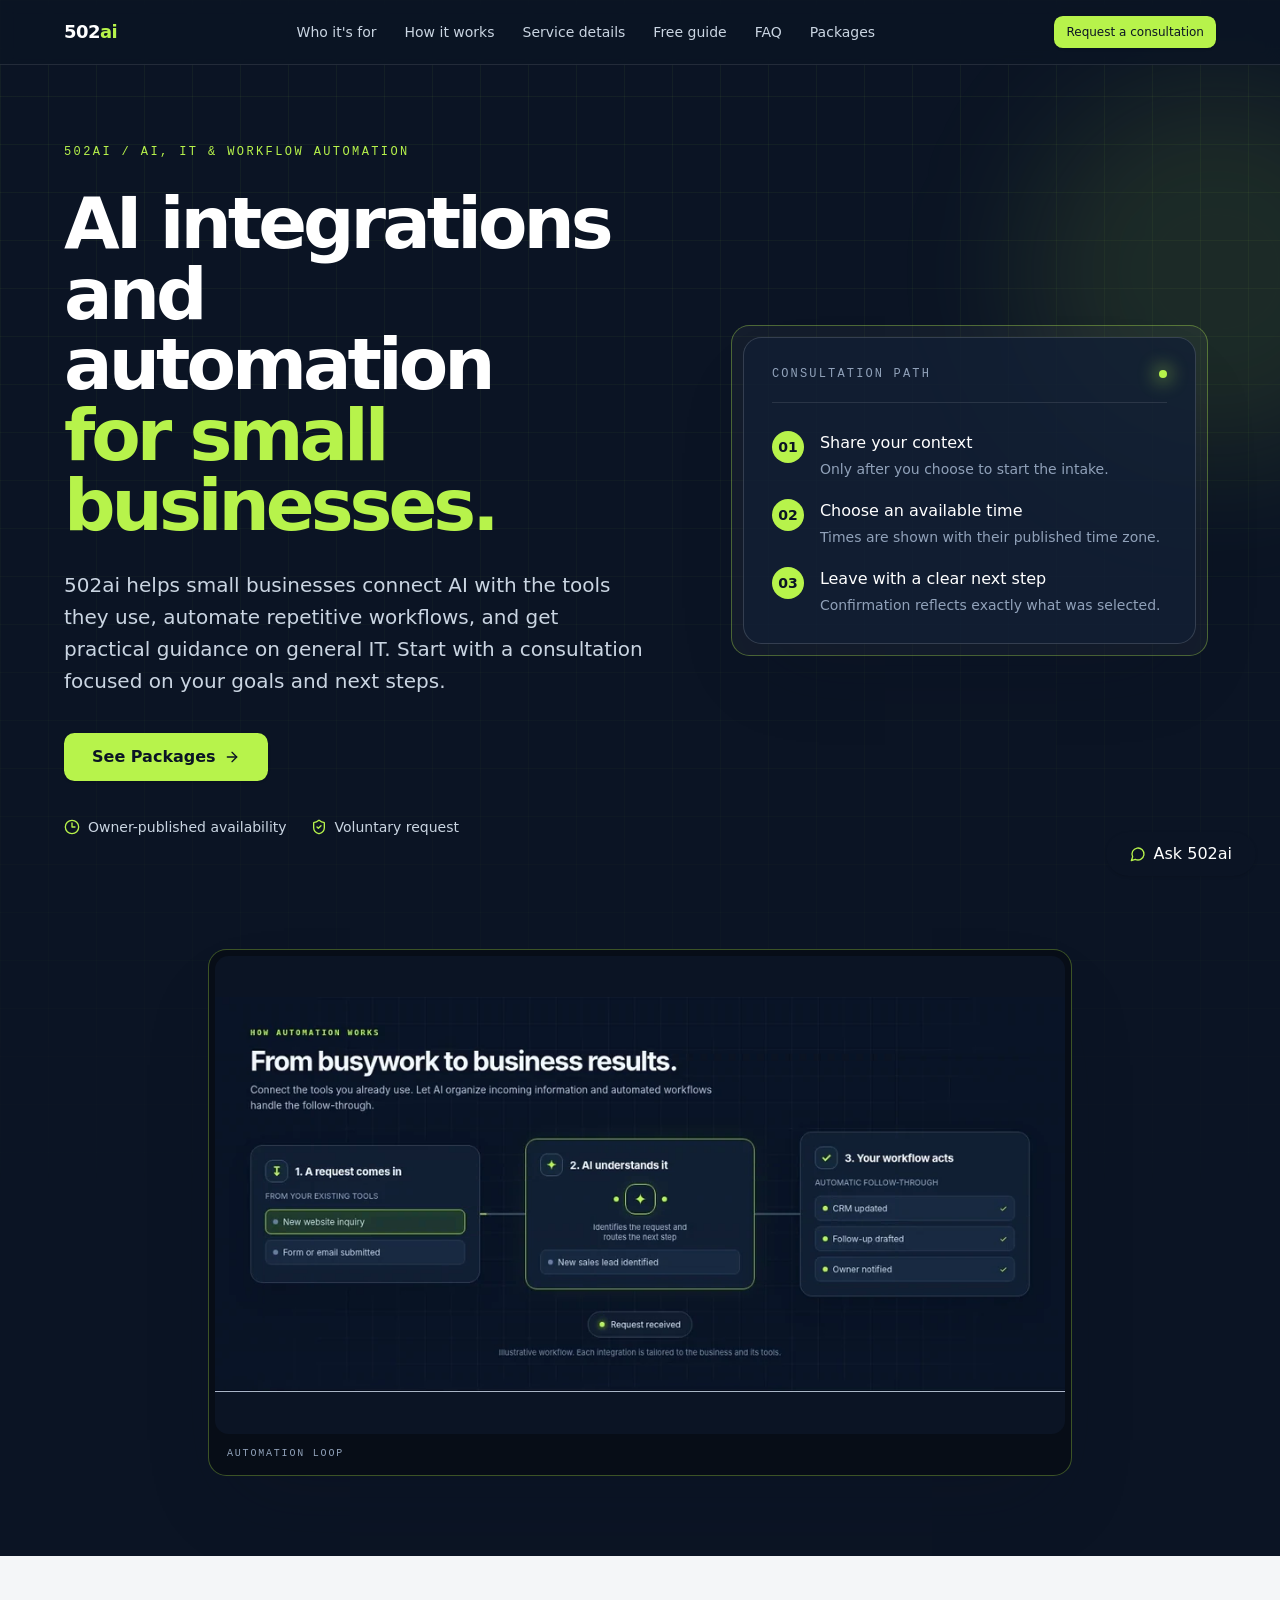
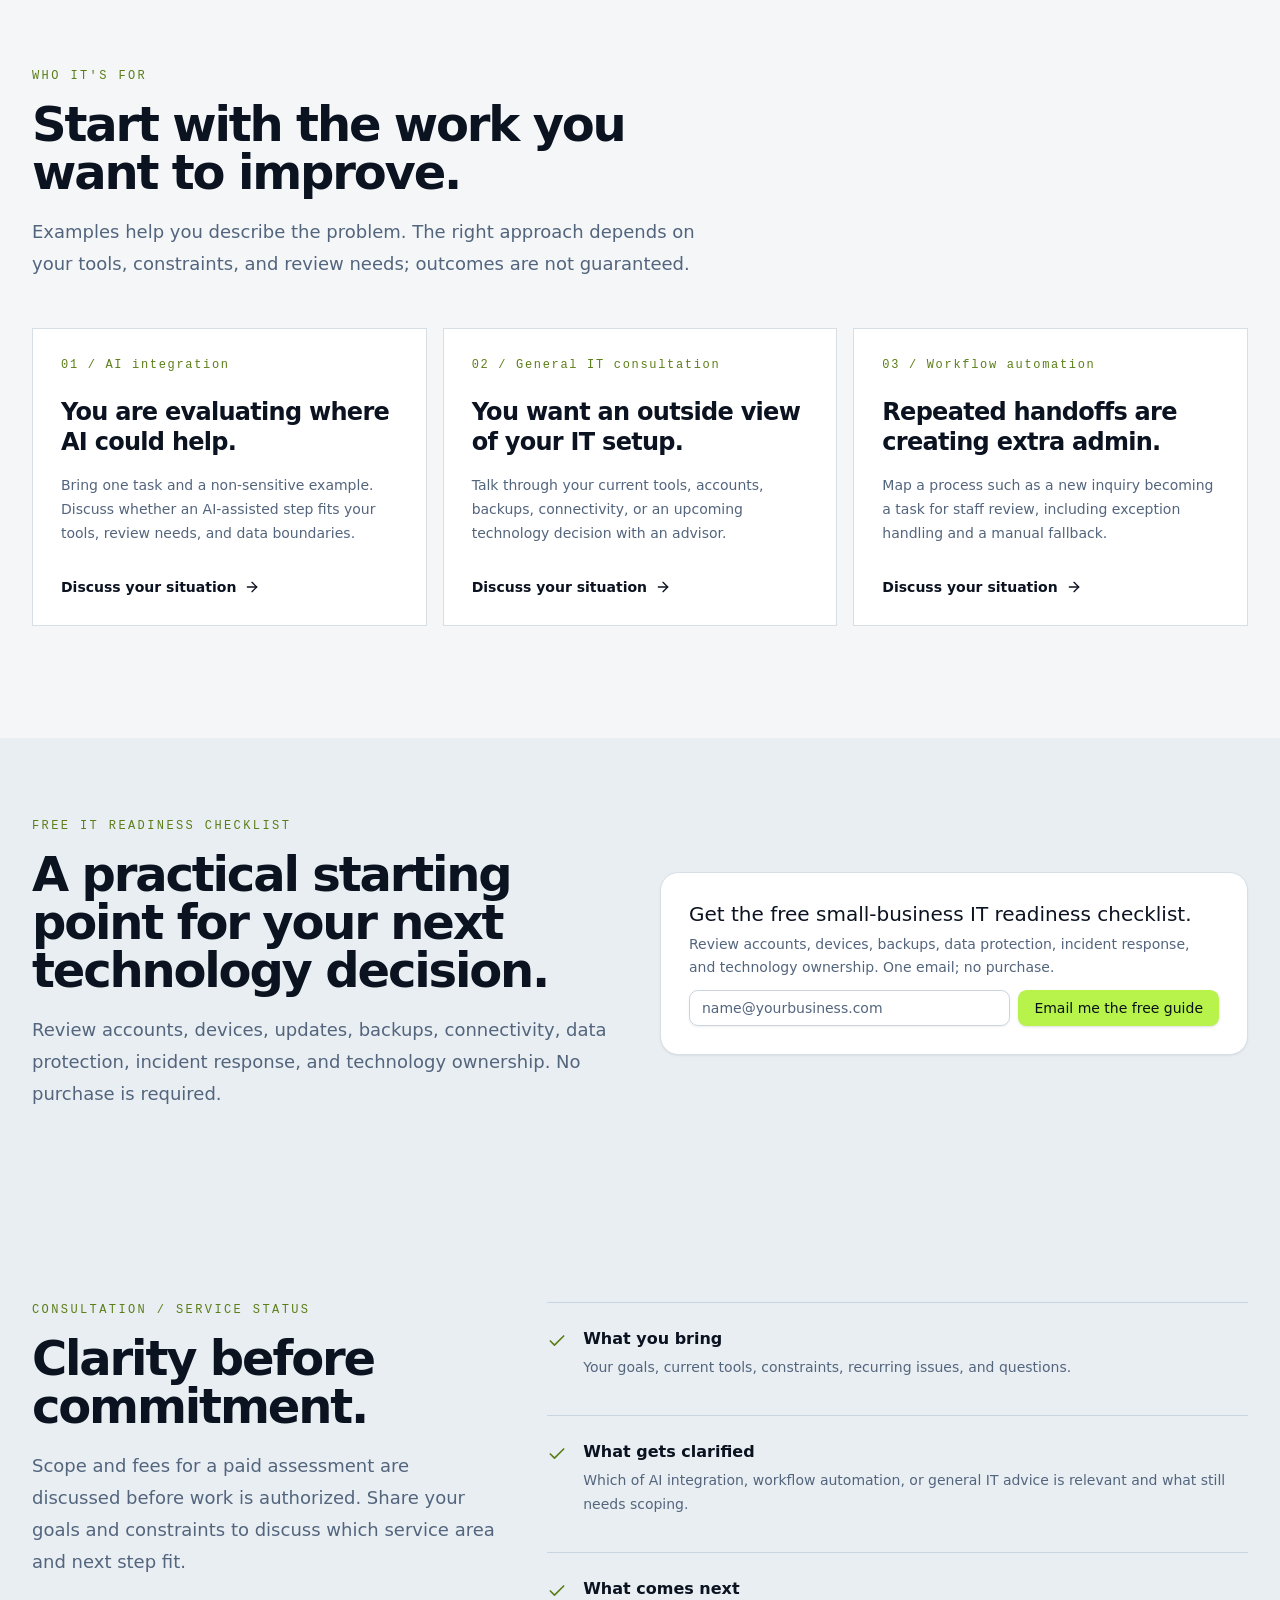
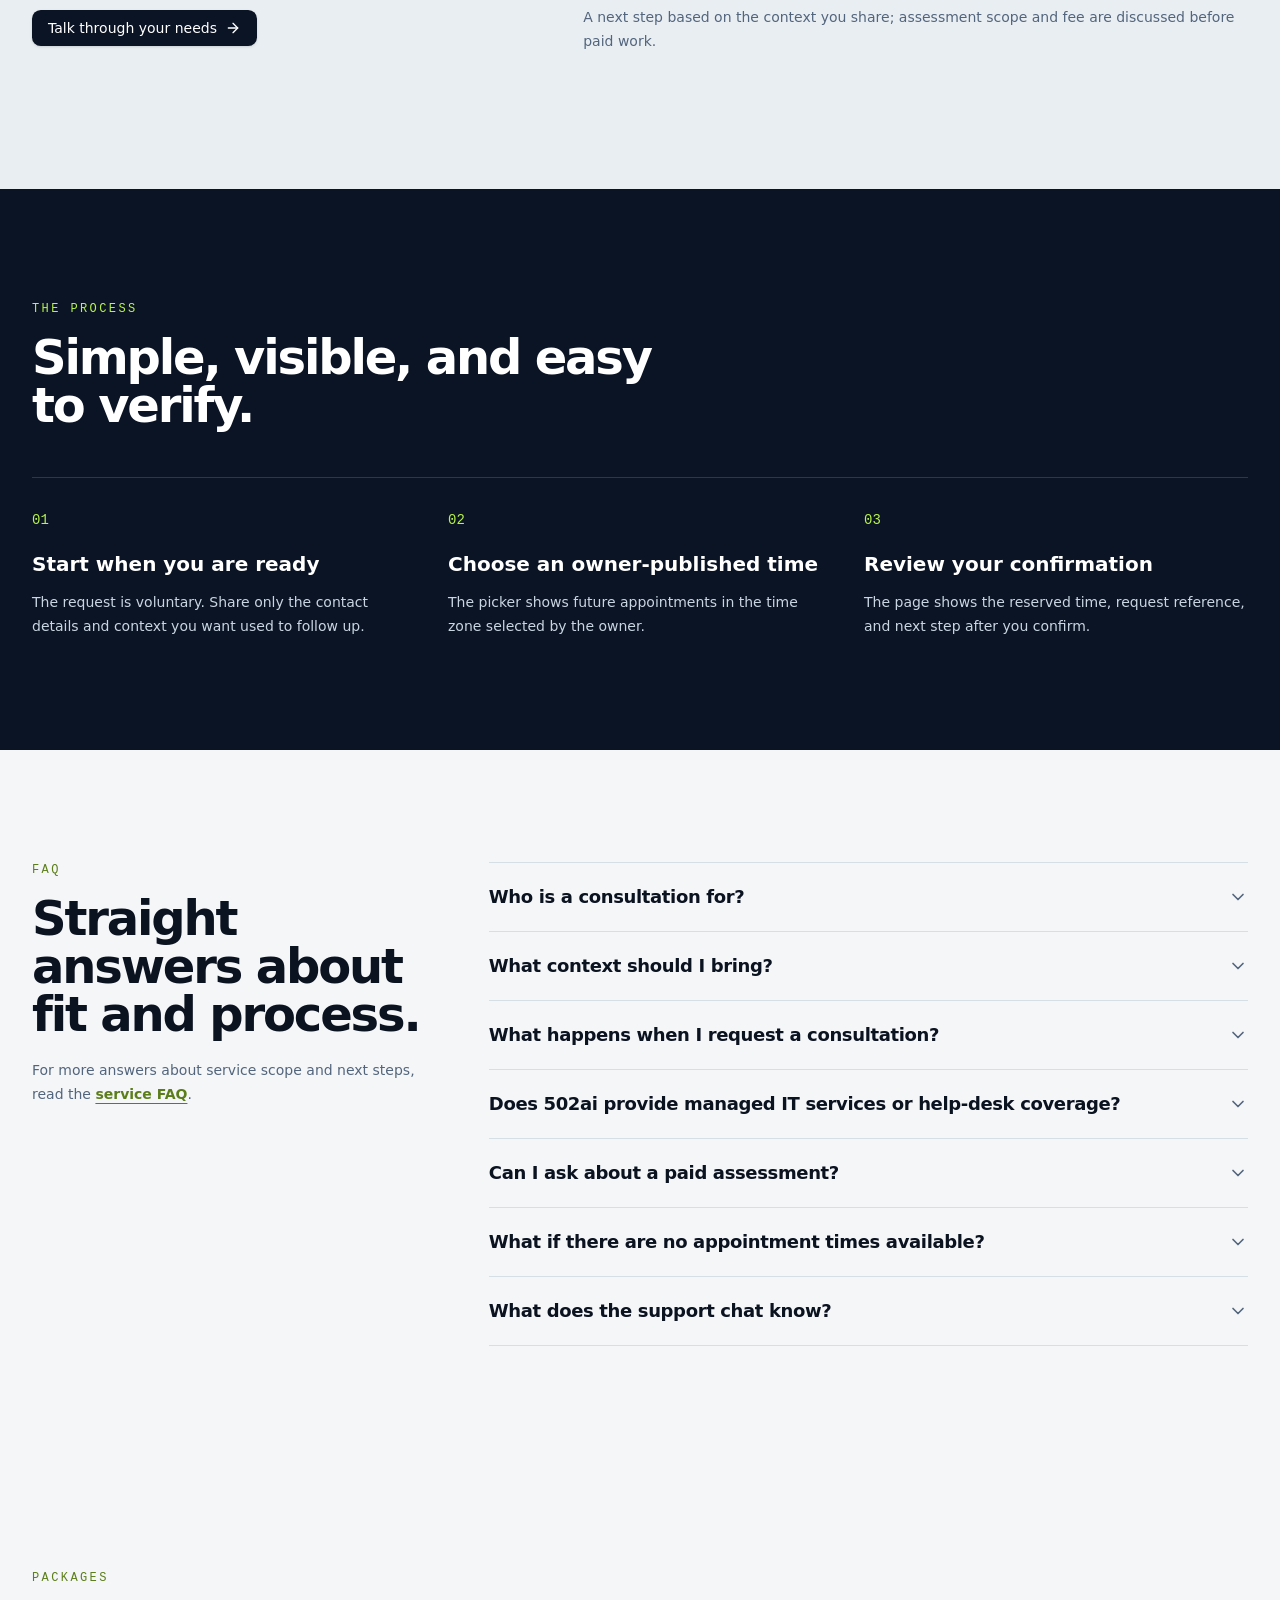
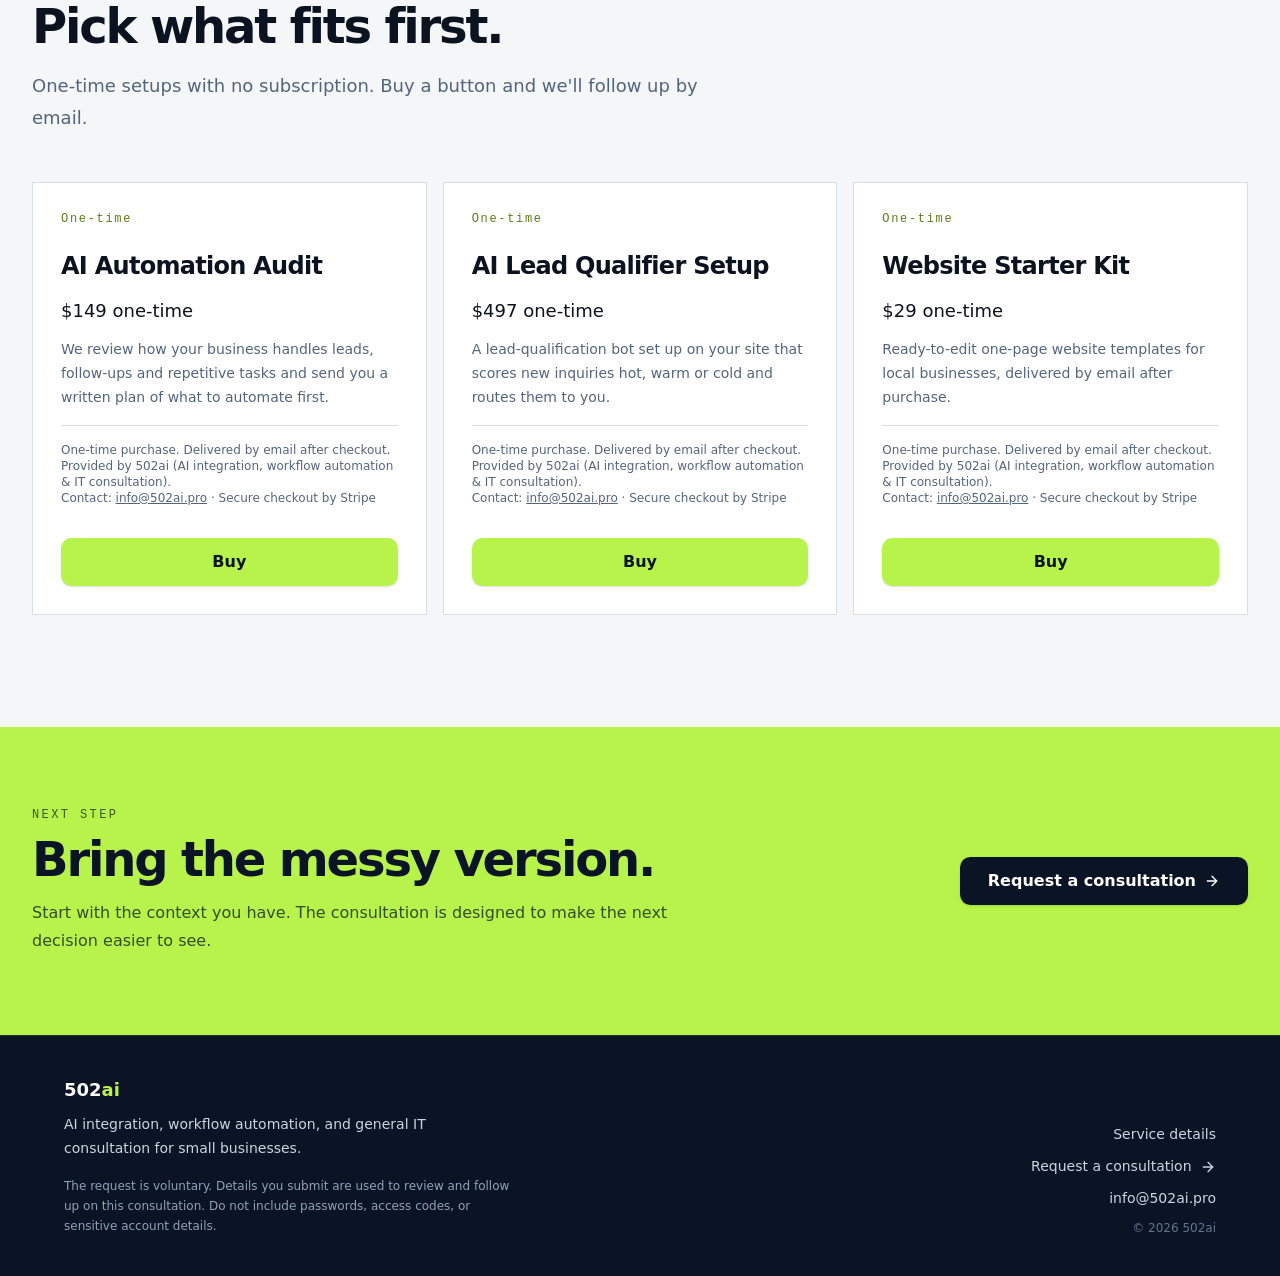
==== commit 3e5e9f8c: "Conversion tweaks v3: See Packages hero CTA, mobile sticky Packages link, trust lines by Buy (on cur" ====
--- a/index.html
+++ b/index.html
@@ -1 +1 @@
-<!DOCTYPE html><html lang="en" dir="ltr"><head><meta charset="utf-8"><meta name="viewport" content="width=device-width, initial-scale=1"><link rel="stylesheet" href="_next/static/chunks/0__gtioi3s7lj.css" data-precedence="next"><link rel="preload" as="script" fetchpriority="low" href="_next/static/chunks/0fldi-4fgo6om.js"><script src="_next/static/chunks/0v95vu3h-w4fk.js" async=""></script><script src="_next/static/chunks/0lfxirqtvazlu.js" async=""></script><script src="_next/static/chunks/0l1_47-31-frg.js" async=""></script><script src="_next/static/chunks/0_~oc-q8md0.5.js" async=""></script><script src="_next/static/chunks/turbopack-06mkimn4y7oui.js" async=""></script><script src="_next/static/chunks/01xlw8hd842-c.js" async=""></script><script src="_next/static/chunks/00-csyj9a6t-x.js" async=""></script><script src="_next/static/chunks/0rse4l1ep731e.js" async=""></script><script src="_next/static/chunks/009zz1fhqhka-.js" async=""></script><script src="_next/static/chunks/12fk6u5hmqf47.js" async=""></script><script src="_next/static/chunks/0-q.mwi4mcrxv.js" async=""></script><script src="_next/static/chunks/0bn8dwyu2_uis.js" async=""></script><script src="_next/static/chunks/06d.wo8749jlh.js" async=""></script><script src="_next/static/chunks/0~isg1e2u99oy.js" async=""></script><script src="_next/static/chunks/054f8407ooxnb.js" async=""></script><script src="_next/static/chunks/0ojf.-gmc4uyp.js" async=""></script><script src="_next/static/chunks/0a0m3w8spjua4.js" async=""></script><meta name="next-size-adjust" content=""><meta name="theme-color" content="#0b1424"><title>502ai</title><meta name="description" content="Managed IT services from MuncyTech-Solutions for growing businesses."><meta name="application-name" content="502ai"><link rel="manifest" href="/manifest.webmanifest"><meta name="keywords" content="AI integration,workflow automation,IT consultation,small business,502ai"><meta property="og:title" content="502ai"><meta property="og:description" content="AI integration, workflow automation, and general IT consulting for small businesses."><meta property="og:site_name" content="502ai"><meta property="og:image" content="/opengraph-image.png"><meta property="og:image:type" content="image/png"><meta property="og:image:width" content="1200"><meta property="og:image:height" content="630"><meta property="og:image:alt" content="502ai"><meta property="og:type" content="website"><meta name="twitter:card" content="summary_large_image"><meta name="twitter:title" content="502ai"><meta name="twitter:description" content="AI integration, workflow automation, and general IT consulting for small businesses."><meta name="twitter:image" content="/opengraph-image.png"><meta name="twitter:image:alt" content="502ai"><meta name="twitter:image:type" content="image/png"><meta name="twitter:image:width" content="1200"><meta name="twitter:image:height" content="630"><link rel="icon" href="/icon.svg?icon.0nr6n2ke7qc_d.svg" sizes="any" type="image/svg+xml"><script src="_next/static/chunks/03~yq9q893hmn.js" nomodule=""></script><style>button[aria-label="Play automation animation"],button[aria-label="Pause automation animation"]{display:none!important}video::-webkit-media-controls,video::-webkit-media-controls-start-playback-button,video::-webkit-media-controls-overlay-play-button{display:none!important;-webkit-appearance:none}</style></head><body class="min-h-screen bg-background font-body text-foreground antialiased"><div hidden=""><!--$--><!--/$--></div><script>((a,b,c,d,e,f,g,h)=>{let i=document.documentElement,j=["light","dark"];function k(b){var c;(Array.isArray(a)?a:[a]).forEach(a=>{let c="class"===a,d=c&&f?e.map(a=>f[a]||a):e;c?(i.classList.remove(...d),i.classList.add(f&&f[b]?f[b]:b)):i.setAttribute(a,b)}),c=b,h&&j.includes(c)&&(i.style.colorScheme=c)}if(d)k(d);else try{let a=localStorage.getItem(b)||c,d=g&&"system"===a?window.matchMedia("(prefers-color-scheme: dark)").matches?"dark":"light":a;k(d)}catch(a){}})("class","theme","system",null,["light","dark"],null,true,true)</script><div class="displayfont_ef4580e2-module__H3jTgG__variable monofont_17b3faa7-module__HdOs8W__variable"><div class="bg-background"><header class="absolute inset-x-0 top-0 z-20 border-b border-white/10 bg-navy/80 text-white backdrop-blur"><div class="mx-auto flex h-16 max-w-[76rem] items-center justify-between gap-6 px-5 sm:px-8"><a class="lime-focus text-lg font-semibold tracking-[-0.03em]" href="/">502<span class="text-lime">ai</span></a><nav aria-label="Main" class="hidden items-center gap-7 text-sm text-slate-300 md:flex"><a class="lime-focus transition-colors hover:text-white" href="#paths">Who it's for</a><a class="lime-focus transition-colors hover:text-white" href="#process">How it works</a><a class="lime-focus transition-colors hover:text-white" href="/services">Service details</a><a class="lime-focus transition-colors hover:text-white" href="#free-guide">Free guide</a><a class="lime-focus transition-colors hover:text-white" href="#faq">FAQ</a><a class="lime-focus transition-colors hover:text-white" href="#packages">Packages</a></nav><a class="inline-flex items-center justify-center gap-2 whitespace-nowrap font-medium transition-all focus-visible:outline-none focus-visible:ring-2 focus-visible:ring-ring focus-visible:ring-offset-2 focus-visible:ring-offset-background disabled:pointer-events-none disabled:opacity-50 [&amp;_svg]:pointer-events-none [&amp;_svg]:size-4 [&amp;_svg]:shrink-0 shadow hover:shadow-md active:translate-y-px h-8 rounded-md px-3 text-xs bg-lime text-navy hover:bg-lime/90" href="/consultation">Request a consultation</a></div></header><main><section class="relative overflow-hidden bg-navy text-white"><div class="marketing-grid pointer-events-none absolute inset-0 opacity-70"></div><div class="pointer-events-none absolute -right-32 top-20 size-96 rounded-full bg-lime/10 blur-3xl"></div><div class="relative mx-auto grid min-h-[680px] max-w-[76rem] items-center gap-14 px-5 pb-20 pt-36 sm:px-8 lg:grid-cols-[1.08fr_0.92fr] lg:gap-20 lg:pb-28"><div class="max-w-3xl"><p class="mb-7 font-mono text-xs uppercase tracking-[0.2em] text-lime">502ai / AI, IT &amp; workflow automation</p><h1 class="max-w-4xl text-5xl font-semibold leading-[0.98] tracking-[-0.055em] sm:text-7xl">AI integrations and automation<span class="block text-lime">for small businesses.</span></h1><p class="mt-7 max-w-2xl text-lg leading-8 text-slate-300 sm:text-xl">502ai helps small businesses connect AI with the tools they use, automate repetitive workflows, and get practical guidance on general IT. Start with a consultation focused on your goals and next steps.</p><div class="mt-9 flex flex-col gap-3 sm:flex-row"><a class="inline-flex items-center justify-center gap-2 whitespace-nowrap transition-all focus-visible:outline-none focus-visible:ring-2 focus-visible:ring-ring focus-visible:ring-offset-2 focus-visible:ring-offset-background disabled:pointer-events-none disabled:opacity-50 [&amp;_svg]:pointer-events-none [&amp;_svg]:size-4 [&amp;_svg]:shrink-0 shadow hover:shadow-md active:translate-y-px h-12 rounded-lg px-7 text-base font-semibold bg-lime text-navy hover:bg-lime/90" href="/consultation">Request a consultation <svg xmlns="http://www.w3.org/2000/svg" width="24" height="24" viewBox="0 0 24 24" fill="none" stroke="currentColor" stroke-width="2" stroke-linecap="round" stroke-linejoin="round" class="lucide lucide-arrow-right" aria-hidden="true"><path d="M5 12h14"></path><path d="m12 5 7 7-7 7"></path></svg></a><a class="inline-flex items-center justify-center gap-2 whitespace-nowrap transition-all focus-visible:outline-none focus-visible:ring-2 focus-visible:ring-ring focus-visible:ring-offset-2 focus-visible:ring-offset-background disabled:pointer-events-none disabled:opacity-50 [&amp;_svg]:pointer-events-none [&amp;_svg]:size-4 [&amp;_svg]:shrink-0 border shadow-sm h-12 rounded-lg px-7 text-base font-semibold border-white/25 bg-white/5 text-white hover:bg-white/10 hover:text-white" href="#paths">See who it's for</a><a class="inline-flex items-center justify-center gap-2 whitespace-nowrap transition-all focus-visible:outline-none focus-visible:ring-2 focus-visible:ring-ring focus-visible:ring-offset-2 focus-visible:ring-offset-background disabled:pointer-events-none disabled:opacity-50 [&amp;_svg]:pointer-events-none [&amp;_svg]:size-4 [&amp;_svg]:shrink-0 border shadow-sm h-12 rounded-lg px-7 text-base font-semibold border-white/25 bg-white/5 text-white hover:bg-white/10 hover:text-white" href="#free-guide">Get the free guide</a></div><div class="mt-9 flex flex-wrap gap-x-6 gap-y-3 text-sm text-slate-300"><span class="inline-flex items-center gap-2"><svg xmlns="http://www.w3.org/2000/svg" width="24" height="24" viewBox="0 0 24 24" fill="none" stroke="currentColor" stroke-width="2" stroke-linecap="round" stroke-linejoin="round" class="lucide lucide-clock3 lucide-clock-3 size-4 text-lime" aria-hidden="true"><circle cx="12" cy="12" r="10"></circle><polyline points="12 6 12 12 16.5 12"></polyline></svg> Owner-published availability</span><span class="inline-flex items-center gap-2"><svg xmlns="http://www.w3.org/2000/svg" width="24" height="24" viewBox="0 0 24 24" fill="none" stroke="currentColor" stroke-width="2" stroke-linecap="round" stroke-linejoin="round" class="lucide lucide-shield-check size-4 text-lime" aria-hidden="true"><path d="M20 13c0 5-3.5 7.5-7.66 8.95a1 1 0 0 1-.67-.01C7.5 20.5 4 18 4 13V6a1 1 0 0 1 1-1c2 0 4.5-1.2 6.24-2.72a1.17 1.17 0 0 1 1.52 0C14.51 3.81 17 5 19 5a1 1 0 0 1 1 1z"></path><path d="m9 12 2 2 4-4"></path></svg> Voluntary request</span></div></div><div class="relative w-full max-w-[34rem] justify-self-center lg:justify-self-end"><div class="absolute inset-2 rounded-2xl border border-lime/35 bg-white/[0.04]"></div><div class="relative mx-3 my-4 rounded-2xl border border-white/15 bg-navy-soft/80 p-5 shadow-2xl sm:mx-5 sm:my-5 sm:p-7"><div class="flex items-center justify-between border-b border-white/10 pb-5"><span class="font-mono text-xs uppercase tracking-[0.18em] text-slate-400">Consultation path</span><span class="size-2 rounded-full bg-lime shadow-[0_0_18px_4px_rgb(183_243_75_/_0.45)]"></span></div><div class="space-y-5 pt-7"><div class="flex items-start gap-4"><span class="flex size-8 shrink-0 items-center justify-center rounded-full bg-lime text-sm font-semibold text-navy">0<!-- -->1</span><div class="min-w-0"><p class="font-medium leading-6 text-white">Share your context</p><p class="mt-1 text-sm leading-5 text-slate-400">Only after you choose to start the intake.</p></div></div><div class="flex items-start gap-4"><span class="flex size-8 shrink-0 items-center justify-center rounded-full bg-lime text-sm font-semibold text-navy">0<!-- -->2</span><div class="min-w-0"><p class="font-medium leading-6 text-white">Choose an available time</p><p class="mt-1 text-sm leading-5 text-slate-400">Times are shown with their published time zone.</p></div></div><div class="flex items-start gap-4"><span class="flex size-8 shrink-0 items-center justify-center rounded-full bg-lime text-sm font-semibold text-navy">0<!-- -->3</span><div class="min-w-0"><p class="font-medium leading-6 text-white">Leave with a clear next step</p><p class="mt-1 text-sm leading-5 text-slate-400">Confirmation reflects exactly what was selected.</p></div></div></div></div></div></div><div class="relative mx-auto w-full max-w-[76rem] px-5 pb-16 sm:px-8 sm:pb-20"><figure class="relative mx-auto w-full max-w-[54rem] overflow-hidden rounded-2xl border border-lime/30 bg-[#070d17] p-1.5 shadow-2xl"><img src="company_241554/uploads/automation-loop.webp" alt="502ai automation loop animation" width="960" height="446" loading="eager" decoding="async" draggable="false" class="block aspect-video w-full rounded-xl bg-navy object-contain"><figcaption class="px-3 pb-2 pt-3 font-mono text-[10px] uppercase tracking-[0.18em] text-slate-400">Automation loop</figcaption></figure></div></section><section id="paths" class="bg-background px-5 py-20 sm:px-8 sm:py-28"><div class="mx-auto max-w-[76rem]"><div class="max-w-2xl"><p class="font-mono text-xs uppercase tracking-[0.2em] text-brand-700">Who it's for</p><h2 class="mt-4 text-4xl font-semibold tracking-[-0.045em] text-foreground sm:text-5xl">Start with the work you want to improve.</h2><p class="mt-5 text-lg leading-8 text-muted-foreground">Examples help you describe the problem. The right approach depends on your tools, constraints, and review needs; outcomes are not guaranteed.</p></div><div class="mt-12 grid gap-4 lg:grid-cols-3"><article class="group flex min-h-64 flex-col justify-between border border-border bg-card p-7 transition-colors hover:border-brand-500/60"><div><p class="font-mono text-xs tracking-[0.14em] text-brand-700">01 / AI integration</p><h3 class="mt-6 text-2xl font-semibold leading-tight tracking-[-0.03em]">You are evaluating where AI could help.</h3><p class="mt-4 text-sm leading-6 text-muted-foreground">Bring one task and a non-sensitive example. Discuss whether an AI-assisted step fits your tools, review needs, and data boundaries.</p></div><a class="lime-focus mt-8 inline-flex items-center gap-2 text-sm font-semibold text-foreground" href="/consultation">Discuss your situation<!-- --> <svg xmlns="http://www.w3.org/2000/svg" width="24" height="24" viewBox="0 0 24 24" fill="none" stroke="currentColor" stroke-width="2" stroke-linecap="round" stroke-linejoin="round" class="lucide lucide-arrow-right size-4 transition-transform group-hover:translate-x-1" aria-hidden="true"><path d="M5 12h14"></path><path d="m12 5 7 7-7 7"></path></svg></a></article><article class="group flex min-h-64 flex-col justify-between border border-border bg-card p-7 transition-colors hover:border-brand-500/60"><div><p class="font-mono text-xs tracking-[0.14em] text-brand-700">02 / General IT consultation</p><h3 class="mt-6 text-2xl font-semibold leading-tight tracking-[-0.03em]">You want an outside view of your IT setup.</h3><p class="mt-4 text-sm leading-6 text-muted-foreground">Talk through your current tools, accounts, backups, connectivity, or an upcoming technology decision with an advisor.</p></div><a class="lime-focus mt-8 inline-flex items-center gap-2 text-sm font-semibold text-foreground" href="/consultation">Discuss your situation<!-- --> <svg xmlns="http://www.w3.org/2000/svg" width="24" height="24" viewBox="0 0 24 24" fill="none" stroke="currentColor" stroke-width="2" stroke-linecap="round" stroke-linejoin="round" class="lucide lucide-arrow-right size-4 transition-transform group-hover:translate-x-1" aria-hidden="true"><path d="M5 12h14"></path><path d="m12 5 7 7-7 7"></path></svg></a></article><article class="group flex min-h-64 flex-col justify-between border border-border bg-card p-7 transition-colors hover:border-brand-500/60"><div><p class="font-mono text-xs tracking-[0.14em] text-brand-700">03 / Workflow automation</p><h3 class="mt-6 text-2xl font-semibold leading-tight tracking-[-0.03em]">Repeated handoffs are creating extra admin.</h3><p class="mt-4 text-sm leading-6 text-muted-foreground">Map a process such as a new inquiry becoming a task for staff review, including exception handling and a manual fallback.</p></div><a class="lime-focus mt-8 inline-flex items-center gap-2 text-sm font-semibold text-foreground" href="/consultation">Discuss your situation<!-- --> <svg xmlns="http://www.w3.org/2000/svg" width="24" height="24" viewBox="0 0 24 24" fill="none" stroke="currentColor" stroke-width="2" stroke-linecap="round" stroke-linejoin="round" class="lucide lucide-arrow-right size-4 transition-transform group-hover:translate-x-1" aria-hidden="true"><path d="M5 12h14"></path><path d="m12 5 7 7-7 7"></path></svg></a></article></div></div></section><section id="free-guide" class="bg-[#e9eef2] px-5 py-16 sm:px-8 sm:py-20"><div class="mx-auto grid max-w-[76rem] gap-10 lg:grid-cols-[1fr_1fr] lg:items-center"><div class="max-w-2xl"><p class="font-mono text-xs uppercase tracking-[0.2em] text-brand-700">Free IT readiness checklist</p><h2 class="mt-4 text-4xl font-semibold tracking-[-0.045em] text-foreground sm:text-5xl">A practical starting point for your next technology decision.</h2><p class="mt-5 text-lg leading-8 text-muted-foreground">Review accounts, devices, updates, backups, connectivity, data protection, incident response, and technology ownership. No purchase is required.</p></div><div class="rounded-2xl border border-border bg-card p-5 shadow-sm sm:p-7"><div class="flex flex-col gap-3"><div class="flex flex-col gap-1"><p class="font-display text-xl text-foreground leading-snug">Get the free small-business IT readiness checklist.</p><p class="text-small text-muted-foreground leading-relaxed">Review accounts, devices, backups, data protection, incident response, and technology ownership. One email; no purchase.</p></div><form action="mailto:info@502ai.pro" method="post" enctype="text/plain" class="flex flex-col gap-2 sm:flex-row sm:items-start sm:gap-2"><div class="flex-1 space-y-1"><input type="email" class="flex w-full rounded-md border border-input bg-transparent px-3 py-1 text-base shadow-sm transition-colors file:border-0 file:bg-transparent file:text-sm file:font-medium file:text-foreground placeholder:text-muted-foreground focus-visible:outline-none focus-visible:ring-1 focus-visible:ring-ring disabled:cursor-not-allowed disabled:opacity-50 md:text-sm h-9" inputmode="email" autocomplete="email" placeholder="name@yourbusiness.com" aria-label="Email address" id="_R_f6qnpf9lb_-form-item" aria-describedby="_R_f6qnpf9lb_-form-item-description" aria-invalid="false" name="email" value=""></div><button class="inline-flex items-center justify-center gap-2 whitespace-nowrap rounded-md text-sm font-medium transition-all focus-visible:outline-none focus-visible:ring-2 focus-visible:ring-ring focus-visible:ring-offset-2 focus-visible:ring-offset-background disabled:pointer-events-none disabled:opacity-50 [&amp;_svg]:pointer-events-none [&amp;_svg]:size-4 [&amp;_svg]:shrink-0 bg-primary text-primary-foreground shadow hover:bg-primary/90 hover:shadow-md active:translate-y-px h-9 px-4 py-2 sm:w-auto w-full" type="submit"><span>Email me the free guide</span></button></form></div></div></div></section><section class="bg-[#e9eef2] px-5 py-20 sm:px-8 sm:py-28"><div class="mx-auto grid max-w-[76rem] gap-12 lg:grid-cols-[0.8fr_1.2fr] lg:items-start"><div><p class="font-mono text-xs uppercase tracking-[0.2em] text-brand-700">Consultation / service status</p><h2 class="mt-4 text-4xl font-semibold tracking-[-0.045em] text-foreground sm:text-5xl">Clarity before commitment.</h2><p class="mt-5 text-lg leading-8 text-muted-foreground">Scope and fees for a paid assessment are discussed before work is authorized. Share your goals and constraints to discuss which service area and next step fit.</p><a class="inline-flex items-center justify-center gap-2 whitespace-nowrap rounded-md text-sm font-medium transition-all focus-visible:outline-none focus-visible:ring-2 focus-visible:ring-ring focus-visible:ring-offset-2 focus-visible:ring-offset-background disabled:pointer-events-none disabled:opacity-50 [&amp;_svg]:pointer-events-none [&amp;_svg]:size-4 [&amp;_svg]:shrink-0 shadow hover:shadow-md active:translate-y-px h-9 px-4 py-2 mt-8 bg-navy text-white hover:bg-navy-soft" href="/consultation">Talk through your needs <svg xmlns="http://www.w3.org/2000/svg" width="24" height="24" viewBox="0 0 24 24" fill="none" stroke="currentColor" stroke-width="2" stroke-linecap="round" stroke-linejoin="round" class="lucide lucide-arrow-right" aria-hidden="true"><path d="M5 12h14"></path><path d="m12 5 7 7-7 7"></path></svg></a></div><div class="grid gap-3"><div class="flex gap-4 border-t border-slate-300 py-6"><svg xmlns="http://www.w3.org/2000/svg" width="24" height="24" viewBox="0 0 24 24" fill="none" stroke="currentColor" stroke-width="2" stroke-linecap="round" stroke-linejoin="round" class="lucide lucide-check mt-1 size-5 shrink-0 text-brand-700" aria-hidden="true"><path d="M20 6 9 17l-5-5"></path></svg><div><h3 class="font-semibold text-foreground">What you bring</h3><p class="mt-1 text-sm leading-6 text-muted-foreground">Your goals, current tools, constraints, recurring issues, and questions.</p></div></div><div class="flex gap-4 border-t border-slate-300 py-6"><svg xmlns="http://www.w3.org/2000/svg" width="24" height="24" viewBox="0 0 24 24" fill="none" stroke="currentColor" stroke-width="2" stroke-linecap="round" stroke-linejoin="round" class="lucide lucide-check mt-1 size-5 shrink-0 text-brand-700" aria-hidden="true"><path d="M20 6 9 17l-5-5"></path></svg><div><h3 class="font-semibold text-foreground">What gets clarified</h3><p class="mt-1 text-sm leading-6 text-muted-foreground">Which of AI integration, workflow automation, or general IT advice is relevant and what still needs scoping.</p></div></div><div class="flex gap-4 border-t border-slate-300 py-6"><svg xmlns="http://www.w3.org/2000/svg" width="24" height="24" viewBox="0 0 24 24" fill="none" stroke="currentColor" stroke-width="2" stroke-linecap="round" stroke-linejoin="round" class="lucide lucide-check mt-1 size-5 shrink-0 text-brand-700" aria-hidden="true"><path d="M20 6 9 17l-5-5"></path></svg><div><h3 class="font-semibold text-foreground">What comes next</h3><p class="mt-1 text-sm leading-6 text-muted-foreground">A next step based on the context you share; assessment scope and fee are discussed before paid work.</p></div></div></div></div></section><section id="process" class="bg-navy px-5 py-20 text-white sm:px-8 sm:py-28"><div class="mx-auto max-w-[76rem]"><div class="max-w-2xl"><p class="font-mono text-xs uppercase tracking-[0.2em] text-lime">The process</p><h2 class="mt-4 text-4xl font-semibold tracking-[-0.045em] sm:text-5xl">Simple, visible, and easy to verify.</h2></div><div class="mt-12 grid gap-8 border-t border-white/15 pt-8 md:grid-cols-3"><div><p class="font-mono text-sm text-lime">01</p><h3 class="mt-5 text-xl font-semibold">Start when you are ready</h3><p class="mt-3 text-sm leading-6 text-slate-300">The request is voluntary. Share only the contact details and context you want used to follow up.</p></div><div><p class="font-mono text-sm text-lime">02</p><h3 class="mt-5 text-xl font-semibold">Choose an owner-published time</h3><p class="mt-3 text-sm leading-6 text-slate-300">The picker shows future appointments in the time zone selected by the owner.</p></div><div><p class="font-mono text-sm text-lime">03</p><h3 class="mt-5 text-xl font-semibold">Review your confirmation</h3><p class="mt-3 text-sm leading-6 text-slate-300">The page shows the reserved time, request reference, and next step after you confirm.</p></div></div></div></section><section id="faq" class="bg-background px-5 py-20 sm:px-8 sm:py-28"><div class="mx-auto grid max-w-[76rem] gap-12 lg:grid-cols-[0.7fr_1.3fr]"><div><p class="font-mono text-xs uppercase tracking-[0.2em] text-brand-700">FAQ</p><h2 class="mt-4 text-4xl font-semibold tracking-[-0.045em] sm:text-5xl">Straight answers about fit and process.</h2><p class="mt-5 max-w-md text-sm leading-6 text-muted-foreground">For more answers about service scope and next steps, read the<!-- --> <a class="lime-focus font-semibold text-brand-700 underline underline-offset-4" href="/faq">service FAQ</a>.</p></div><div class="divide-y divide-border border-y border-border"><details class="group py-5"><summary class="flex cursor-pointer list-none items-center justify-between gap-5 text-lg font-semibold tracking-[-0.02em] marker:hidden">Who is a consultation for?<svg xmlns="http://www.w3.org/2000/svg" width="24" height="24" viewBox="0 0 24 24" fill="none" stroke="currentColor" stroke-width="2" stroke-linecap="round" stroke-linejoin="round" class="lucide lucide-chevron-down size-5 shrink-0 text-muted-foreground transition-transform group-open:rotate-180" aria-hidden="true"><path d="m6 9 6 6 6-6"></path></svg></summary><p class="max-w-2xl pt-4 text-sm leading-7 text-muted-foreground">It is for small-business owners exploring AI integration, workflow automation, or general IT advice.</p></details><details class="group py-5"><summary class="flex cursor-pointer list-none items-center justify-between gap-5 text-lg font-semibold tracking-[-0.02em] marker:hidden">What context should I bring?<svg xmlns="http://www.w3.org/2000/svg" width="24" height="24" viewBox="0 0 24 24" fill="none" stroke="currentColor" stroke-width="2" stroke-linecap="round" stroke-linejoin="round" class="lucide lucide-chevron-down size-5 shrink-0 text-muted-foreground transition-transform group-open:rotate-180" aria-hidden="true"><path d="m6 9 6 6 6-6"></path></svg></summary><p class="max-w-2xl pt-4 text-sm leading-7 text-muted-foreground">Your goal, current tools, one example of the task or issue, constraints, and questions are useful. A short summary is enough; do not share passwords or sensitive records.</p></details><details class="group py-5"><summary class="flex cursor-pointer list-none items-center justify-between gap-5 text-lg font-semibold tracking-[-0.02em] marker:hidden">What happens when I request a consultation?<svg xmlns="http://www.w3.org/2000/svg" width="24" height="24" viewBox="0 0 24 24" fill="none" stroke="currentColor" stroke-width="2" stroke-linecap="round" stroke-linejoin="round" class="lucide lucide-chevron-down size-5 shrink-0 text-muted-foreground transition-transform group-open:rotate-180" aria-hidden="true"><path d="m6 9 6 6 6-6"></path></svg></summary><p class="max-w-2xl pt-4 text-sm leading-7 text-muted-foreground">You choose what context to submit, then select a future owner-published appointment time if one is available. After you confirm, the page shows the reserved time, request reference, and next step.</p></details><details class="group py-5"><summary class="flex cursor-pointer list-none items-center justify-between gap-5 text-lg font-semibold tracking-[-0.02em] marker:hidden">Does 502ai provide managed IT services or help-desk coverage?<svg xmlns="http://www.w3.org/2000/svg" width="24" height="24" viewBox="0 0 24 24" fill="none" stroke="currentColor" stroke-width="2" stroke-linecap="round" stroke-linejoin="round" class="lucide lucide-chevron-down size-5 shrink-0 text-muted-foreground transition-transform group-open:rotate-180" aria-hidden="true"><path d="m6 9 6 6 6-6"></path></svg></summary><p class="max-w-2xl pt-4 text-sm leading-7 text-muted-foreground">No. 502ai offers general IT consultation and advisory work, but does not manage a company’s IT department or provide ongoing managed services or help-desk coverage.</p></details><details class="group py-5"><summary class="flex cursor-pointer list-none items-center justify-between gap-5 text-lg font-semibold tracking-[-0.02em] marker:hidden">Can I ask about a paid assessment?<svg xmlns="http://www.w3.org/2000/svg" width="24" height="24" viewBox="0 0 24 24" fill="none" stroke="currentColor" stroke-width="2" stroke-linecap="round" stroke-linejoin="round" class="lucide lucide-chevron-down size-5 shrink-0 text-muted-foreground transition-transform group-open:rotate-180" aria-hidden="true"><path d="m6 9 6 6 6-6"></path></svg></summary><p class="max-w-2xl pt-4 text-sm leading-7 text-muted-foreground">Yes. Request a consultation or email info@502ai.pro to discuss a paid assessment. Ask for the proposed scope and fee before authorizing work; no fixed price is stated here.</p></details><details class="group py-5"><summary class="flex cursor-pointer list-none items-center justify-between gap-5 text-lg font-semibold tracking-[-0.02em] marker:hidden">What if there are no appointment times available?<svg xmlns="http://www.w3.org/2000/svg" width="24" height="24" viewBox="0 0 24 24" fill="none" stroke="currentColor" stroke-width="2" stroke-linecap="round" stroke-linejoin="round" class="lucide lucide-chevron-down size-5 shrink-0 text-muted-foreground transition-transform group-open:rotate-180" aria-hidden="true"><path d="m6 9 6 6 6-6"></path></svg></summary><p class="max-w-2xl pt-4 text-sm leading-7 text-muted-foreground">The consultation page will say when no owner-published times are available. You can still email 502ai at info@502ai.pro to ask about the next step.</p></details><details class="group py-5"><summary class="flex cursor-pointer list-none items-center justify-between gap-5 text-lg font-semibold tracking-[-0.02em] marker:hidden">What does the support chat know?<svg xmlns="http://www.w3.org/2000/svg" width="24" height="24" viewBox="0 0 24 24" fill="none" stroke="currentColor" stroke-width="2" stroke-linecap="round" stroke-linejoin="round" class="lucide lucide-chevron-down size-5 shrink-0 text-muted-foreground transition-transform group-open:rotate-180" aria-hidden="true"><path d="m6 9 6 6 6-6"></path></svg></summary><p class="max-w-2xl pt-4 text-sm leading-7 text-muted-foreground">It can explain the published consultation process and the situations described on this page. It should not invent services, prices, guarantees, testimonials, or appointment times.</p></details></div></div></section><section id="packages" class="bg-background px-5 py-20 sm:px-8 sm:py-28"><div class="mx-auto max-w-[76rem]"><div class="max-w-2xl"><p class="font-mono text-xs uppercase tracking-[0.2em] text-brand-700">Packages</p><h2 class="mt-4 text-4xl font-semibold tracking-[-0.045em] sm:text-5xl">Pick what fits first.</h2><p class="mt-5 text-lg leading-8 text-muted-foreground">One-time setups with no subscription. Buy a button and we'll follow up by email.</p></div><div class="mt-12 grid gap-4 lg:grid-cols-3"><article class="group flex min-h-64 flex-col justify-between border border-border bg-card p-7 transition-colors hover:border-brand-500/60"><div><p class="font-mono text-xs tracking-[0.14em] text-brand-700">One-time</p><h3 class="mt-6 text-2xl font-semibold leading-tight tracking-[-0.03em]">AI Automation Audit</h3><p class="mt-4 text-lg leading-7 text-foreground">$149 one-time</p><p class="mt-3 text-sm leading-6 text-muted-foreground">We review how your business handles leads, follow-ups and repetitive tasks and send you a written plan of what to automate first.</p></div><a class="mt-8 inline-flex items-center justify-center gap-2 whitespace-nowrap transition-all focus-visible:outline-none focus-visible:ring-2 focus-visible:ring-ring focus-visible:ring-offset-2 focus-visible:ring-offset-background disabled:pointer-events-none disabled:opacity-50 [&_svg]:pointer-events-none [&_svg]:size-4 [&_svg]:shrink-0 shadow hover:shadow-md active:translate-y-px h-12 rounded-lg px-7 text-base font-semibold bg-lime text-navy hover:bg-lime/90" href="https://buy.stripe.com/4gM7sM2zK5vr25JfIFcjS1c">Buy</a></article><article class="group flex min-h-64 flex-col justify-between border border-border bg-card p-7 transition-colors hover:border-brand-500/60"><div><p class="font-mono text-xs tracking-[0.14em] text-brand-700">One-time</p><h3 class="mt-6 text-2xl font-semibold leading-tight tracking-[-0.03em]">AI Lead Qualifier Setup</h3><p class="mt-4 text-lg leading-7 text-foreground">$497 one-time</p><p class="mt-3 text-sm leading-6 text-muted-foreground">A lead-qualification bot set up on your site that scores new inquiries hot, warm or cold and routes them to you.</p></div><a class="mt-8 inline-flex items-center justify-center gap-2 whitespace-nowrap transition-all focus-visible:outline-none focus-visible:ring-2 focus-visible:ring-ring focus-visible:ring-offset-2 focus-visible:ring-offset-background disabled:pointer-events-none disabled:opacity-50 [&_svg]:pointer-events-none [&_svg]:size-4 [&_svg]:shrink-0 shadow hover:shadow-md active:translate-y-px h-12 rounded-lg px-7 text-base font-semibold bg-lime text-navy hover:bg-lime/90" href="https://buy.stripe.com/4gM9AU4HScXT39N3ZXcjS1b">Buy</a></article><article class="group flex min-h-64 flex-col justify-between border border-border bg-card p-7 transition-colors hover:border-brand-500/60"><div><p class="font-mono text-xs tracking-[0.14em] text-brand-700">One-time</p><h3 class="mt-6 text-2xl font-semibold leading-tight tracking-[-0.03em]">Website Starter Kit</h3><p class="mt-4 text-lg leading-7 text-foreground">$29 one-time</p><p class="mt-3 text-sm leading-6 text-muted-foreground">Ready-to-edit one-page website templates for local businesses, delivered by email after purchase.</p></div><a class="mt-8 inline-flex items-center justify-center gap-2 whitespace-nowrap transition-all focus-visible:outline-none focus-visible:ring-2 focus-visible:ring-ring focus-visible:ring-offset-2 focus-visible:ring-offset-background disabled:pointer-events-none disabled:opacity-50 [&_svg]:pointer-events-none [&_svg]:size-4 [&_svg]:shrink-0 shadow hover:shadow-md active:translate-y-px h-12 rounded-lg px-7 text-base font-semibold bg-lime text-navy hover:bg-lime/90" href="https://buy.stripe.com/7sY3cwb6ge1X6lZ2VTcjS1d">Buy</a></article></div></div></section><section class="bg-lime px-5 py-16 sm:px-8 sm:py-20"><div class="mx-auto flex max-w-[76rem] flex-col gap-7 md:flex-row md:items-center md:justify-between"><div class="max-w-2xl"><p class="font-mono text-xs uppercase tracking-[0.2em] text-navy/70">Next step</p><h2 class="mt-3 text-4xl font-semibold tracking-[-0.045em] text-navy sm:text-5xl">Bring the messy version.</h2><p class="mt-4 text-base leading-7 text-navy/75">Start with the context you have. The consultation is designed to make the next decision easier to see.</p></div><a class="inline-flex items-center justify-center gap-2 whitespace-nowrap transition-all focus-visible:outline-none focus-visible:ring-2 focus-visible:ring-ring focus-visible:ring-offset-2 focus-visible:ring-offset-background disabled:pointer-events-none disabled:opacity-50 [&amp;_svg]:pointer-events-none [&amp;_svg]:size-4 [&amp;_svg]:shrink-0 shadow hover:shadow-md active:translate-y-px h-12 rounded-lg px-7 text-base font-semibold shrink-0 bg-navy text-white hover:bg-navy-soft" href="/consultation">Request a consultation <svg xmlns="http://www.w3.org/2000/svg" width="24" height="24" viewBox="0 0 24 24" fill="none" stroke="currentColor" stroke-width="2" stroke-linecap="round" stroke-linejoin="round" class="lucide lucide-arrow-right" aria-hidden="true"><path d="M5 12h14"></path><path d="m12 5 7 7-7 7"></path></svg></a></div></section></main><div class="fixed bottom-4 right-4 z-50 flex flex-col items-end gap-3 sm:bottom-6 sm:right-6"><button class="inline-flex items-center justify-center gap-2 whitespace-nowrap font-medium transition-all focus-visible:outline-none focus-visible:ring-2 focus-visible:ring-ring focus-visible:ring-offset-2 focus-visible:ring-offset-background disabled:pointer-events-none disabled:opacity-50 [&amp;_svg]:pointer-events-none [&amp;_svg]:size-4 [&amp;_svg]:shrink-0 shadow hover:shadow-md active:translate-y-px h-11 px-6 text-base chat-launcher rounded-full bg-navy text-white hover:bg-navy-soft" type="button" aria-label="Open 502ai support chat"><svg xmlns="http://www.w3.org/2000/svg" width="24" height="24" viewBox="0 0 24 24" fill="none" stroke="currentColor" stroke-width="2" stroke-linecap="round" stroke-linejoin="round" class="lucide lucide-message-circle size-5 text-lime" aria-hidden="true"><path d="M7.9 20A9 9 0 1 0 4 16.1L2 22Z"></path></svg><span class="hidden sm:inline">Ask 502ai</span></button></div><footer class="border-t border-white/10 bg-navy text-slate-300"><div class="mx-auto grid max-w-[76rem] gap-8 px-5 py-10 sm:px-8 md:grid-cols-[1fr_auto] md:items-end"><div><p class="text-lg font-semibold text-white">502<span class="text-lime">ai</span></p><p class="mt-2 max-w-md text-sm leading-6">AI integration, workflow automation, and general IT consultation for small businesses.</p><p id="privacy-note" class="mt-4 max-w-md text-xs leading-5 text-slate-400">The request is voluntary. Details you submit are used to review and follow up on this consultation. Do not include passwords, access codes, or sensitive account details.</p></div><div class="flex flex-col gap-3 text-sm md:items-end"><a class="lime-focus hover:text-white" href="/services">Service details</a><a class="lime-focus hover:text-white" href="/consultation">Request a consultation <svg xmlns="http://www.w3.org/2000/svg" width="24" height="24" viewBox="0 0 24 24" fill="none" stroke="currentColor" stroke-width="2" stroke-linecap="round" stroke-linejoin="round" class="lucide lucide-arrow-right ml-1 inline size-4" aria-hidden="true"><path d="M5 12h14"></path><path d="m12 5 7 7-7 7"></path></svg></a><a class="lime-focus hover:text-white" href="mailto:info@502ai.pro">info@502ai.pro</a><p class="text-xs text-slate-500">© <!-- -->2026<!-- --> 502ai</p></div></div></footer></div><!--$--><!--/$--><section aria-label="Notifications alt+T" tabindex="-1" aria-live="polite" aria-relevant="additions text" aria-atomic="false"></section></div><script src="_next/static/chunks/0fldi-4fgo6om.js" id="_R_" async=""></script><script>(self.__next_f=self.__next_f||[]).push([0])</script><script>self.__next_f.push([1,"1:\"$Sreact.fragment\"\n3:I[39756,[\"/_next/static/chunks/01xlw8hd842-c.js\",\"/_next/static/chunks/00-csyj9a6t-x.js\"],\"default\"]\n4:I[37457,[\"/_next/static/chunks/01xlw8hd842-c.js\",\"/_next/static/chunks/00-csyj9a6t-x.js\"],\"default\"]\n5:I[22016,[\"/_next/static/chunks/0rse4l1ep731e.js\",\"/_next/static/chunks/009zz1fhqhka-.js\",\"/_next/static/chunks/12fk6u5hmqf47.js\",\"/_next/static/chunks/0-q.mwi4mcrxv.js\",\"/_next/static/chunks/0bn8dwyu2_uis.js\",\"/_next/static/chunks/06d.wo8749jlh.js\",\"/_next/static/chunks/0~isg1e2u99oy.js\",\"/_next/static/chunks/054f8407ooxnb.js\"],\"\"]\nd:I[63491,[\"/_next/static/chunks/0rse4l1ep731e.js\",\"/_next/static/chunks/009zz1fhqhka-.js\",\"/_next/static/chunks/12fk6u5hmqf47.js\",\"/_next/static/chunks/0-q.mwi4mcrxv.js\",\"/_next/static/chunks/0bn8dwyu2_uis.js\",\"/_next/static/chunks/06d.wo8749jlh.js\",\"/_next/static/chunks/0~isg1e2u99oy.js\",\"/_next/static/chunks/0ojf.-gmc4uyp.js\"],\"default\"]\n1a:I[46180,[\"/_next/static/chunks/0rse4l1ep731e.js\",\"/_next/static/chunks/009zz1fhqhka-.js\",\"/_next/static/chunks/12fk6u5hmqf47.js\",\"/_next/static/chunks/0-q.mwi4mcrxv.js\",\"/_next/static/chunks/0bn8dwyu2_uis.js\",\"/_next/static/chunks/06d.wo8749jlh.js\",\"/_next/static/chunks/0~isg1e2u99oy.js\",\"/_next/static/chunks/054f8407ooxnb.js\"],\"SalesSupportChat\"]\n1b:I[97367,[\"/_next/static/chunks/01xlw8hd842-c.js\",\"/_next/static/chunks/00-csyj9a6t-x.js\"],\"OutletBoundary\"]\n1c:\"$Sreact.suspense\"\n1f:I[97367,[\"/_next/static/chunks/01xlw8hd842-c.js\",\"/_next/static/chunks/00-csyj9a6t-x.js\"],\"ViewportBoundary\"]\n21:I[97367,[\"/_next/static/chunks/01xlw8hd842-c.js\",\"/_next/static/chunks/00-csyj9a6t-x.js\"],\"MetadataBoundary\"]\n23:I[35576,[\"/_next/static/chunks/0rse4l1ep731e.js\",\"/_next/static/chunks/009zz1fhqhka-.js\",\"/_next/static/chunks/12fk6u5hmqf47.js\",\"/_next/static/chunks/0-q.mwi4mcrxv.js\",\"/_next/static/chunks/0bn8dwyu2_uis.js\",\"/_next/static/chunks/06d.wo8749jlh.js\",\"/_next/static/chunks/0~isg1e2u99oy.js\",\"/_next/static/chunks/054f8407ooxnb.js\"],\"AutomationLoopVideo\"]\n25:I[87384,[\"/_next/static/chunks/0rse4l1ep731e.js\",\"/_next/static/chunks/009zz1fhqhka-.js\",\"/_next/static/chunks/12fk6u5hmqf47.js\",\"/_next/static/chunks/0-q.mwi4mcrxv.js\",\"/_next/static/chunks/0bn8dwyu2_uis.js\",\"/_next/static/chunks/06d.wo8749jlh.js\",\"/_next/static/chunks/0~isg1e2u99oy.js\",\"/_next/static/chunks/054f8407ooxnb.js\"],\"EmailLeadMagnetForm\"]\n2b:I[27423,[\"/_next/static/chunks/0rse4l1ep731e.js\",\"/_next/static/chunks/009zz1fhqhka-.js\",\"/_next/static/chunks/12fk6u5hmqf47.js\",\"/_next/static/chunks/0-q.mwi4mcrxv.js\",\"/_next/static/chunks/0bn8dwyu2_uis.js\",\"/_next/static/chunks/06d.wo8749jlh.js\",\"/_next/static/chunks/0~isg1e2u99oy.js\"],\"ThemeProvider\"]\n2c:I[1661,[\"/_next/static/chunks/0rse4l1ep731e.js\",\"/_next/static/chunks/009zz1fhqhka-.js\",\"/_next/static/chunks/12fk6u5hmqf47.js\",\"/_next/static/chunks/0-q.mwi4mcrxv.js\",\"/_next/static/chunks/0bn8dwyu2_uis.js\",\"/_next/static/chunks/06d.wo8749jlh.js\",\"/_next/static/chunks/0~isg1e2u99oy.js\"],\"AppProviders\"]\n2d:I[37823,[\"/_next/static/chunks/0rse4l1ep731e.js\",\"/_next/static/chunks/009zz1fhqhka-.js\",\"/_next/static/chunks/12fk6u5hmqf47.js\",\"/_next/static/chunks/0-q.mwi4mcrxv.js\",\"/_next/static/chunks/0bn8dwyu2_uis.js\",\"/_next/static/chunks/06d.wo8749jlh.js\",\"/_next/static/chunks/0~isg1e2u99oy.js\"],\"SiteNav\"]\n2e:I[58298,[\"/_next/static/chunks/0rse4l1ep731e.js\",\"/_next/static/chunks/009zz1fhqhka-.js\",\"/_next/static/chunks/12fk6u5hmqf47.js\",\"/_next/static/chunks/0-q.mwi4mcrxv.js\",\"/_next/static/chunks/0bn8dwyu2_uis.js\",\"/_next/static/chunks/06d.wo8749jlh.js\",\"/_next/static/chunks/0~isg1e2u99oy.js\",\"/_next/static/chunks/0a0m3w8spjua4.js\"],\"default\"]\n2f:I[37823,[\"/_next/static/chunks/0rse4l1ep731e.js\",\"/_next/static/chunks/009zz1fhqhka-.js\",\"/_next/static/chunks/12fk6u5hmqf47.js\",\"/_next/static/chunks/0-q.mwi4mcrxv.js\",\"/_next/static/chunks/0bn8dwyu2_uis.js\",\"/_next/static/chunks/06d.wo8749jlh.js\",\"/_next/static/chunks/0~isg1e2u99oy.js\"],\"SiteFooter\"]\n30:I[13354,[\"/_next/static/chunks/0rse4l1ep731e.js\",\"/_next/static/chunks/009zz1fhqhka-.js\",\"/_next/static/chunks/12fk6u5hmqf47.js\",\"/_next/static/chunks/0-q.mwi4mcrxv.js\",\"/_next/static/chunks"])</script><script>self.__next_f.push([1,"/0bn8dwyu2_uis.js\",\"/_next/static/chunks/06d.wo8749jlh.js\",\"/_next/static/chunks/0~isg1e2u99oy.js\"],\"Toaster\"]\n31:I[34137,[\"/_next/static/chunks/0rse4l1ep731e.js\",\"/_next/static/chunks/009zz1fhqhka-.js\",\"/_next/static/chunks/12fk6u5hmqf47.js\",\"/_next/static/chunks/0-q.mwi4mcrxv.js\",\"/_next/static/chunks/0bn8dwyu2_uis.js\",\"/_next/static/chunks/06d.wo8749jlh.js\",\"/_next/static/chunks/0~isg1e2u99oy.js\"],\"GlobalMounts\"]\n32:I[27395,[\"/_next/static/chunks/0rse4l1ep731e.js\",\"/_next/static/chunks/009zz1fhqhka-.js\",\"/_next/static/chunks/12fk6u5hmqf47.js\",\"/_next/static/chunks/0-q.mwi4mcrxv.js\",\"/_next/static/chunks/0bn8dwyu2_uis.js\",\"/_next/static/chunks/06d.wo8749jlh.js\",\"/_next/static/chunks/0~isg1e2u99oy.js\"],\"removed_analytics\"]\n33:I[27201,[\"/_next/static/chunks/01xlw8hd842-c.js\",\"/_next/static/chunks/00-csyj9a6t-x.js\"],\"IconMark\"]\n:HL[\"/_next/static/chunks/0__gtioi3s7lj.css\",\"style\"]\n:HL[\"/_next/static/media/inter_latin-s.p.055ydel_y7o6i.woff2\",\"font\",{\"crossOrigin\":\"\",\"type\":\"font/woff2\"}]\n:HL[\"/_next/static/media/jetbrains_mono_latin-s.p.00dknja6u8ss-.woff2\",\"font\",{\"crossOrigin\":\"\",\"type\":\"font/woff2\"}]\n"])</script><script>self.__next_f.push([1,"6:[\"$\",\"main\",null,{\"children\":[[\"$\",\"section\",null,{\"className\":\"relative overflow-hidden bg-navy text-white\",\"children\":[[\"$\",\"div\",null,{\"className\":\"marketing-grid pointer-events-none absolute inset-0 opacity-70\"}],[\"$\",\"div\",null,{\"className\":\"pointer-events-none absolute -right-32 top-20 size-96 rounded-full bg-lime/10 blur-3xl\"}],[\"$\",\"div\",null,{\"className\":\"relative mx-auto grid min-h-[680px] max-w-[76rem] items-center gap-14 px-5 pb-20 pt-36 sm:px-8 lg:grid-cols-[1.08fr_0.92fr] lg:gap-20 lg:pb-28\",\"children\":[[\"$\",\"div\",null,{\"className\":\"max-w-3xl\",\"children\":[[\"$\",\"p\",null,{\"className\":\"mb-7 font-mono text-xs uppercase tracking-[0.2em] text-lime\",\"children\":\"502ai / AI, IT \u0026 workflow automation\"}],[\"$\",\"h1\",null,{\"className\":\"max-w-4xl text-5xl font-semibold leading-[0.98] tracking-[-0.055em] sm:text-7xl\",\"children\":[\"AI integrations and automation\",[\"$\",\"span\",null,{\"className\":\"block text-lime\",\"children\":\"for small businesses.\"}]]}],[\"$\",\"p\",null,{\"className\":\"mt-7 max-w-2xl text-lg leading-8 text-slate-300 sm:text-xl\",\"children\":\"502ai helps small businesses connect AI with the tools they use, automate repetitive workflows, and get practical guidance on general IT. Start with a consultation focused on your goals and next steps.\"}],[\"$\",\"div\",null,{\"className\":\"mt-9 flex flex-col gap-3 sm:flex-row\",\"children\":[[\"$\",\"$L5\",null,{\"href\":\"/consultation\",\"children\":[\"Request a consultation \",[\"$\",\"svg\",null,{\"ref\":\"$undefined\",\"xmlns\":\"http://www.w3.org/2000/svg\",\"width\":24,\"height\":24,\"viewBox\":\"0 0 24 24\",\"fill\":\"none\",\"stroke\":\"currentColor\",\"strokeWidth\":2,\"strokeLinecap\":\"round\",\"strokeLinejoin\":\"round\",\"className\":\"lucide lucide-arrow-right\",\"aria-hidden\":\"true\",\"children\":[[\"$\",\"path\",\"1ays0h\",{\"d\":\"M5 12h14\"}],[\"$\",\"path\",\"xquz4c\",{\"d\":\"m12 5 7 7-7 7\"}],\"$undefined\"]}]],\"className\":\"inline-flex items-center justify-center gap-2 whitespace-nowrap transition-all focus-visible:outline-none focus-visible:ring-2 focus-visible:ring-ring focus-visible:ring-offset-2 focus-visible:ring-offset-background disabled:pointer-events-none disabled:opacity-50 [\u0026_svg]:pointer-events-none [\u0026_svg]:size-4 [\u0026_svg]:shrink-0 shadow hover:shadow-md active:translate-y-px h-12 rounded-lg px-7 text-base font-semibold bg-lime text-navy hover:bg-lime/90\",\"ref\":null}],[\"$\",\"$L5\",null,{\"href\":\"#paths\",\"children\":\"See who it's for\",\"className\":\"inline-flex items-center justify-center gap-2 whitespace-nowrap transition-all focus-visible:outline-none focus-visible:ring-2 focus-visible:ring-ring focus-visible:ring-offset-2 focus-visible:ring-offset-background disabled:pointer-events-none disabled:opacity-50 [\u0026_svg]:pointer-events-none [\u0026_svg]:size-4 [\u0026_svg]:shrink-0 border shadow-sm h-12 rounded-lg px-7 text-base font-semibold border-white/25 bg-white/5 text-white hover:bg-white/10 hover:text-white\",\"ref\":null}],[\"$\",\"$L5\",null,{\"href\":\"#free-guide\",\"children\":\"Get the free guide\",\"className\":\"inline-flex items-center justify-center gap-2 whitespace-nowrap transition-all focus-visible:outline-none focus-visible:ring-2 focus-visible:ring-ring focus-visible:ring-offset-2 focus-visible:ring-offset-background disabled:pointer-events-none disabled:opacity-50 [\u0026_svg]:pointer-events-none [\u0026_svg]:size-4 [\u0026_svg]:shrink-0 border shadow-sm h-12 rounded-lg px-7 text-base font-semibold border-white/25 bg-white/5 text-white hover:bg-white/10 hover:text-white\",\"ref\":null}]]}],[\"$\",\"div\",null,{\"className\":\"mt-9 flex flex-wrap gap-x-6 gap-y-3 text-sm text-slate-300\",\"children\":[[\"$\",\"span\",null,{\"className\":\"inline-flex items-center gap-2\",\"children\":[[\"$\",\"svg\",null,{\"ref\":\"$undefined\",\"xmlns\":\"http://www.w3.org/2000/svg\",\"width\":24,\"height\":24,\"viewBox\":\"0 0 24 24\",\"fill\":\"none\",\"stroke\":\"currentColor\",\"strokeWidth\":2,\"strokeLinecap\":\"round\",\"strokeLinejoin\":\"round\",\"className\":\"lucide lucide-clock3 lucide-clock-3 size-4 text-lime\",\"aria-hidden\":\"true\",\"children\":[\"$Lf\",\"$L10\",\"$undefined\"]}],\" Owner-published availability\"]}],\"$L11\"]}]]}],\"$L12\"]}],\"$L13\"]}],\"$L14\",\"$L15\",\"$L16\",\"$L17\",\"$L18\",\"$L19\"]}]\n"])</script><script>self.__next_f.push([1,"7:[\"$\",\"$L1a\",null,{}]\n"])</script><script>self.__next_f.push([1,"9:[\"$\",\"script\",\"script-0\",{\"src\":\"/_next/static/chunks/054f8407ooxnb.js\",\"async\":true,\"nonce\":\"$undefined\"}]\na:[\"$\",\"$L1b\",null,{\"children\":[\"$\",\"$1c\",null,{\"name\":\"Next.MetadataOutlet\",\"children\":\"$@1d\"}]}]\n1e:[]\nb:\"$W1e\"\nc:[\"$\",\"$1\",\"h\",{\"children\":[null,[\"$\",\"$L1f\",null,{\"children\":\"$L20\"}],[\"$\",\"div\",null,{\"hidden\":true,\"children\":[\"$\",\"$L21\",null,{\"children\":[\"$\",\"$1c\",null,{\"name\":\"Next.Metadata\",\"children\":\"$L22\"}]}]}],[\"$\",\"meta\",null,{\"name\":\"next-size-adjust\",\"content\":\"\"}]]}]\ne:[\"$\",\"link\",\"0\",{\"rel\":\"stylesheet\",\"href\":\"/_next/static/chunks/0__gtioi3s7lj.css\",\"precedence\":\"next\",\"crossOrigin\":\"$undefined\",\"nonce\":\"$undefined\"}]\nf:[\"$\",\"circle\",\"1mglay\",{\"cx\":\"12\",\"cy\":\"12\",\"r\":\"10\"}]\n10:[\"$\",\"polyline\",\"1aq6pp\",{\"points\":\"12 6 12 12 16.5 12\"}]\n11:[\"$\",\"span\",null,{\"className\":\"inline-flex items-center gap-2\",\"children\":[[\"$\",\"svg\",null,{\"ref\":\"$undefined\",\"xmlns\":\"http://www.w3.org/2000/svg\",\"width\":24,\"height\":24,\"viewBox\":\"0 0 24 24\",\"fill\":\"none\",\"stroke\":\"currentColor\",\"strokeWidth\":2,\"strokeLinecap\":\"round\",\"strokeLinejoin\":\"round\",\"className\":\"lucide lucide-shield-check size-4 text-lime\",\"aria-hidden\":\"true\",\"children\":[[\"$\",\"path\",\"oel41y\",{\"d\":\"M20 13c0 5-3.5 7.5-7.66 8.95a1 1 0 0 1-.67-.01C7.5 20.5 4 18 4 13V6a1 1 0 0 1 1-1c2 0 4.5-1.2 6.24-2.72a1.17 1.17 0 0 1 1.52 0C14.51 3.81 17 5 19 5a1 1 0 0 1 1 1z\"}],[\"$\",\"path\",\"dzmm74\",{\"d\":\"m9 12 2 2 4-4\"}],\"$undefined\"]}],\" Voluntary request\"]}]\n"])</script><script>self.__next_f.push([1,"12:[\"$\",\"div\",null,{\"className\":\"relative w-full max-w-[34rem] justify-self-center lg:justify-self-end\",\"children\":[[\"$\",\"div\",null,{\"className\":\"absolute inset-2 rounded-2xl border border-lime/35 bg-white/[0.04]\"}],[\"$\",\"div\",null,{\"className\":\"relative mx-3 my-4 rounded-2xl border border-white/15 bg-navy-soft/80 p-5 shadow-2xl sm:mx-5 sm:my-5 sm:p-7\",\"children\":[[\"$\",\"div\",null,{\"className\":\"flex items-center justify-between border-b border-white/10 pb-5\",\"children\":[[\"$\",\"span\",null,{\"className\":\"font-mono text-xs uppercase tracking-[0.18em] text-slate-400\",\"children\":\"Consultation path\"}],[\"$\",\"span\",null,{\"className\":\"size-2 rounded-full bg-lime shadow-[0_0_18px_4px_rgb(183_243_75_/_0.45)]\"}]]}],[\"$\",\"div\",null,{\"className\":\"space-y-5 pt-7\",\"children\":[[\"$\",\"div\",\"Share your context\",{\"className\":\"flex items-start gap-4\",\"children\":[[\"$\",\"span\",null,{\"className\":\"flex size-8 shrink-0 items-center justify-center rounded-full bg-lime text-sm font-semibold text-navy\",\"children\":[\"0\",1]}],[\"$\",\"div\",null,{\"className\":\"min-w-0\",\"children\":[[\"$\",\"p\",null,{\"className\":\"font-medium leading-6 text-white\",\"children\":\"Share your context\"}],[\"$\",\"p\",null,{\"className\":\"mt-1 text-sm leading-5 text-slate-400\",\"children\":\"Only after you choose to start the intake.\"}]]}]]}],[\"$\",\"div\",\"Choose an available time\",{\"className\":\"flex items-start gap-4\",\"children\":[[\"$\",\"span\",null,{\"className\":\"flex size-8 shrink-0 items-center justify-center rounded-full bg-lime text-sm font-semibold text-navy\",\"children\":[\"0\",2]}],[\"$\",\"div\",null,{\"className\":\"min-w-0\",\"children\":[[\"$\",\"p\",null,{\"className\":\"font-medium leading-6 text-white\",\"children\":\"Choose an available time\"}],[\"$\",\"p\",null,{\"className\":\"mt-1 text-sm leading-5 text-slate-400\",\"children\":\"Times are shown with their published time zone.\"}]]}]]}],[\"$\",\"div\",\"Leave with a clear next step\",{\"className\":\"flex items-start gap-4\",\"children\":[[\"$\",\"span\",null,{\"className\":\"flex size-8 shrink-0 items-center justify-center rounded-full bg-lime text-sm font-semibold text-navy\",\"children\":[\"0\",3]}],[\"$\",\"div\",null,{\"className\":\"min-w-0\",\"children\":[[\"$\",\"p\",null,{\"className\":\"font-medium leading-6 text-white\",\"children\":\"Leave with a clear next step\"}],[\"$\",\"p\",null,{\"className\":\"mt-1 text-sm leading-5 text-slate-400\",\"children\":\"Confirmation reflects exactly what was selected.\"}]]}]]}]]}]]}]]}]\n"])</script><script>self.__next_f.push([1,"13:[\"$\",\"div\",null,{\"className\":\"relative mx-auto w-full max-w-[76rem] px-5 pb-16 sm:px-8 sm:pb-20\",\"children\":[\"$\",\"$L23\",null,{}]}]\n"])</script><script>self.__next_f.push([1,"14:[\"$\",\"section\",null,{\"id\":\"paths\",\"className\":\"bg-background px-5 py-20 sm:px-8 sm:py-28\",\"children\":[\"$\",\"div\",null,{\"className\":\"mx-auto max-w-[76rem]\",\"children\":[[\"$\",\"div\",null,{\"className\":\"max-w-2xl\",\"children\":[[\"$\",\"p\",null,{\"className\":\"font-mono text-xs uppercase tracking-[0.2em] text-brand-700\",\"children\":\"Who it's for\"}],[\"$\",\"h2\",null,{\"className\":\"mt-4 text-4xl font-semibold tracking-[-0.045em] text-foreground sm:text-5xl\",\"children\":\"Start with the work you want to improve.\"}],[\"$\",\"p\",null,{\"className\":\"mt-5 text-lg leading-8 text-muted-foreground\",\"children\":\"Examples help you describe the problem. The right approach depends on your tools, constraints, and review needs; outcomes are not guaranteed.\"}]]}],[\"$\",\"div\",null,{\"className\":\"mt-12 grid gap-4 lg:grid-cols-3\",\"children\":[[\"$\",\"article\",\"01 / AI integration\",{\"className\":\"group flex min-h-64 flex-col justify-between border border-border bg-card p-7 transition-colors hover:border-brand-500/60\",\"children\":[[\"$\",\"div\",null,{\"children\":[[\"$\",\"p\",null,{\"className\":\"font-mono text-xs tracking-[0.14em] text-brand-700\",\"children\":\"01 / AI integration\"}],[\"$\",\"h3\",null,{\"className\":\"mt-6 text-2xl font-semibold leading-tight tracking-[-0.03em]\",\"children\":\"You are evaluating where AI could help.\"}],[\"$\",\"p\",null,{\"className\":\"mt-4 text-sm leading-6 text-muted-foreground\",\"children\":\"Bring one task and a non-sensitive example. Discuss whether an AI-assisted step fits your tools, review needs, and data boundaries.\"}]]}],[\"$\",\"$L5\",null,{\"href\":\"/consultation\",\"className\":\"lime-focus mt-8 inline-flex items-center gap-2 text-sm font-semibold text-foreground\",\"children\":[\"Discuss your situation\",\" \",[\"$\",\"svg\",null,{\"ref\":\"$undefined\",\"xmlns\":\"http://www.w3.org/2000/svg\",\"width\":24,\"height\":24,\"viewBox\":\"0 0 24 24\",\"fill\":\"none\",\"stroke\":\"currentColor\",\"strokeWidth\":2,\"strokeLinecap\":\"round\",\"strokeLinejoin\":\"round\",\"className\":\"lucide lucide-arrow-right size-4 transition-transform group-hover:translate-x-1\",\"aria-hidden\":\"true\",\"children\":[[\"$\",\"path\",\"1ays0h\",{\"d\":\"M5 12h14\"}],[\"$\",\"path\",\"xquz4c\",{\"d\":\"m12 5 7 7-7 7\"}],\"$undefined\"]}]]}]]}],[\"$\",\"article\",\"02 / General IT consultation\",{\"className\":\"group flex min-h-64 flex-col justify-between border border-border bg-card p-7 transition-colors hover:border-brand-500/60\",\"children\":[[\"$\",\"div\",null,{\"children\":[[\"$\",\"p\",null,{\"className\":\"font-mono text-xs tracking-[0.14em] text-brand-700\",\"children\":\"02 / General IT consultation\"}],[\"$\",\"h3\",null,{\"className\":\"mt-6 text-2xl font-semibold leading-tight tracking-[-0.03em]\",\"children\":\"You want an outside view of your IT setup.\"}],[\"$\",\"p\",null,{\"className\":\"mt-4 text-sm leading-6 text-muted-foreground\",\"children\":\"Talk through your current tools, accounts, backups, connectivity, or an upcoming technology decision with an advisor.\"}]]}],[\"$\",\"$L5\",null,{\"href\":\"/consultation\",\"className\":\"lime-focus mt-8 inline-flex items-center gap-2 text-sm font-semibold text-foreground\",\"children\":[\"Discuss your situation\",\" \",[\"$\",\"svg\",null,{\"ref\":\"$undefined\",\"xmlns\":\"http://www.w3.org/2000/svg\",\"width\":24,\"height\":24,\"viewBox\":\"0 0 24 24\",\"fill\":\"none\",\"stroke\":\"currentColor\",\"strokeWidth\":2,\"strokeLinecap\":\"round\",\"strokeLinejoin\":\"round\",\"className\":\"lucide lucide-arrow-right size-4 transition-transform group-hover:translate-x-1\",\"aria-hidden\":\"true\",\"children\":[[\"$\",\"path\",\"1ays0h\",{\"d\":\"M5 12h14\"}],[\"$\",\"path\",\"xquz4c\",{\"d\":\"m12 5 7 7-7 7\"}],\"$undefined\"]}]]}]]}],[\"$\",\"article\",\"03 / Workflow automation\",{\"className\":\"group flex min-h-64 flex-col justify-between border border-border bg-card p-7 transition-colors hover:border-brand-500/60\",\"children\":[[\"$\",\"div\",null,{\"children\":[[\"$\",\"p\",null,{\"className\":\"font-mono text-xs tracking-[0.14em] text-brand-700\",\"children\":\"03 / Workflow automation\"}],[\"$\",\"h3\",null,{\"className\":\"mt-6 text-2xl font-semibold leading-tight tracking-[-0.03em]\",\"children\":\"Repeated handoffs are creating extra admin.\"}],[\"$\",\"p\",null,{\"className\":\"mt-4 text-sm leading-6 text-muted-foreground\",\"children\":\"Map a process such as a new inquiry becoming a task for staff review, including exception handling and a manual fallback.\"}]]}],\"$L24\"]}]]}]]}]}]\n"])</script><script>self.__next_f.push([1,"15:[\"$\",\"section\",null,{\"id\":\"free-guide\",\"className\":\"bg-[#e9eef2] px-5 py-16 sm:px-8 sm:py-20\",\"children\":[\"$\",\"div\",null,{\"className\":\"mx-auto grid max-w-[76rem] gap-10 lg:grid-cols-[1fr_1fr] lg:items-center\",\"children\":[[\"$\",\"div\",null,{\"className\":\"max-w-2xl\",\"children\":[[\"$\",\"p\",null,{\"className\":\"font-mono text-xs uppercase tracking-[0.2em] text-brand-700\",\"children\":\"Free IT readiness checklist\"}],[\"$\",\"h2\",null,{\"className\":\"mt-4 text-4xl font-semibold tracking-[-0.045em] text-foreground sm:text-5xl\",\"children\":\"A practical starting point for your next technology decision.\"}],[\"$\",\"p\",null,{\"className\":\"mt-5 text-lg leading-8 text-muted-foreground\",\"children\":\"Review accounts, devices, updates, backups, connectivity, data protection, incident response, and technology ownership. No purchase is required.\"}]]}],[\"$\",\"div\",null,{\"className\":\"rounded-2xl border border-border bg-card p-5 shadow-sm sm:p-7\",\"children\":[\"$\",\"$L25\",null,{\"variant\":\"inline\",\"source\":\"home-free-guide\"}]}]]}]}]\n"])</script><script>self.__next_f.push([1,"16:[\"$\",\"section\",null,{\"className\":\"bg-[#e9eef2] px-5 py-20 sm:px-8 sm:py-28\",\"children\":[\"$\",\"div\",null,{\"className\":\"mx-auto grid max-w-[76rem] gap-12 lg:grid-cols-[0.8fr_1.2fr] lg:items-start\",\"children\":[[\"$\",\"div\",null,{\"children\":[[\"$\",\"p\",null,{\"className\":\"font-mono text-xs uppercase tracking-[0.2em] text-brand-700\",\"children\":\"Consultation / service status\"}],[\"$\",\"h2\",null,{\"className\":\"mt-4 text-4xl font-semibold tracking-[-0.045em] text-foreground sm:text-5xl\",\"children\":\"Clarity before commitment.\"}],[\"$\",\"p\",null,{\"className\":\"mt-5 text-lg leading-8 text-muted-foreground\",\"children\":\"Scope and fees for a paid assessment are discussed before work is authorized. Share your goals and constraints to discuss which service area and next step fit.\"}],[\"$\",\"$L5\",null,{\"href\":\"/consultation\",\"children\":[\"Talk through your needs \",[\"$\",\"svg\",null,{\"ref\":\"$undefined\",\"xmlns\":\"http://www.w3.org/2000/svg\",\"width\":24,\"height\":24,\"viewBox\":\"0 0 24 24\",\"fill\":\"none\",\"stroke\":\"currentColor\",\"strokeWidth\":2,\"strokeLinecap\":\"round\",\"strokeLinejoin\":\"round\",\"className\":\"lucide lucide-arrow-right\",\"aria-hidden\":\"true\",\"children\":[[\"$\",\"path\",\"1ays0h\",{\"d\":\"M5 12h14\"}],[\"$\",\"path\",\"xquz4c\",{\"d\":\"m12 5 7 7-7 7\"}],\"$undefined\"]}]],\"className\":\"inline-flex items-center justify-center gap-2 whitespace-nowrap rounded-md text-sm font-medium transition-all focus-visible:outline-none focus-visible:ring-2 focus-visible:ring-ring focus-visible:ring-offset-2 focus-visible:ring-offset-background disabled:pointer-events-none disabled:opacity-50 [\u0026_svg]:pointer-events-none [\u0026_svg]:size-4 [\u0026_svg]:shrink-0 shadow hover:shadow-md active:translate-y-px h-9 px-4 py-2 mt-8 bg-navy text-white hover:bg-navy-soft\",\"ref\":null}]]}],[\"$\",\"div\",null,{\"className\":\"grid gap-3\",\"children\":[[\"$\",\"div\",\"What you bring\",{\"className\":\"flex gap-4 border-t border-slate-300 py-6\",\"children\":[[\"$\",\"svg\",null,{\"ref\":\"$undefined\",\"xmlns\":\"http://www.w3.org/2000/svg\",\"width\":24,\"height\":24,\"viewBox\":\"0 0 24 24\",\"fill\":\"none\",\"stroke\":\"currentColor\",\"strokeWidth\":2,\"strokeLinecap\":\"round\",\"strokeLinejoin\":\"round\",\"className\":\"lucide lucide-check mt-1 size-5 shrink-0 text-brand-700\",\"aria-hidden\":\"true\",\"children\":[[\"$\",\"path\",\"1gmf2c\",{\"d\":\"M20 6 9 17l-5-5\"}],\"$undefined\"]}],[\"$\",\"div\",null,{\"children\":[[\"$\",\"h3\",null,{\"className\":\"font-semibold text-foreground\",\"children\":\"What you bring\"}],[\"$\",\"p\",null,{\"className\":\"mt-1 text-sm leading-6 text-muted-foreground\",\"children\":\"Your goals, current tools, constraints, recurring issues, and questions.\"}]]}]]}],[\"$\",\"div\",\"What gets clarified\",{\"className\":\"flex gap-4 border-t border-slate-300 py-6\",\"children\":[[\"$\",\"svg\",null,{\"ref\":\"$undefined\",\"xmlns\":\"http://www.w3.org/2000/svg\",\"width\":24,\"height\":24,\"viewBox\":\"0 0 24 24\",\"fill\":\"none\",\"stroke\":\"currentColor\",\"strokeWidth\":2,\"strokeLinecap\":\"round\",\"strokeLinejoin\":\"round\",\"className\":\"lucide lucide-check mt-1 size-5 shrink-0 text-brand-700\",\"aria-hidden\":\"true\",\"children\":[[\"$\",\"path\",\"1gmf2c\",{\"d\":\"M20 6 9 17l-5-5\"}],\"$undefined\"]}],[\"$\",\"div\",null,{\"children\":[[\"$\",\"h3\",null,{\"className\":\"font-semibold text-foreground\",\"children\":\"What gets clarified\"}],[\"$\",\"p\",null,{\"className\":\"mt-1 text-sm leading-6 text-muted-foreground\",\"children\":\"Which of AI integration, workflow automation, or general IT advice is relevant and what still needs scoping.\"}]]}]]}],[\"$\",\"div\",\"What comes next\",{\"className\":\"flex gap-4 border-t border-slate-300 py-6\",\"children\":[[\"$\",\"svg\",null,{\"ref\":\"$undefined\",\"xmlns\":\"http://www.w3.org/2000/svg\",\"width\":24,\"height\":24,\"viewBox\":\"0 0 24 24\",\"fill\":\"none\",\"stroke\":\"currentColor\",\"strokeWidth\":2,\"strokeLinecap\":\"round\",\"strokeLinejoin\":\"round\",\"className\":\"lucide lucide-check mt-1 size-5 shrink-0 text-brand-700\",\"aria-hidden\":\"true\",\"children\":[[\"$\",\"path\",\"1gmf2c\",{\"d\":\"M20 6 9 17l-5-5\"}],\"$undefined\"]}],[\"$\",\"div\",null,{\"children\":[[\"$\",\"h3\",null,{\"className\":\"font-semibold text-foreground\",\"children\":\"What comes next\"}],[\"$\",\"p\",null,{\"className\":\"mt-1 text-sm leading-6 text-muted-foreground\",\"children\":\"A next step based on the context you share; assessment scope and fee are discussed before paid work.\"}]]}]]}]]}]]}]}]\n"])</script><script>self.__next_f.push([1,"17:[\"$\",\"section\",null,{\"id\":\"process\",\"className\":\"bg-navy px-5 py-20 text-white sm:px-8 sm:py-28\",\"children\":[\"$\",\"div\",null,{\"className\":\"mx-auto max-w-[76rem]\",\"children\":[[\"$\",\"div\",null,{\"className\":\"max-w-2xl\",\"children\":[[\"$\",\"p\",null,{\"className\":\"font-mono text-xs uppercase tracking-[0.2em] text-lime\",\"children\":\"The process\"}],[\"$\",\"h2\",null,{\"className\":\"mt-4 text-4xl font-semibold tracking-[-0.045em] sm:text-5xl\",\"children\":\"Simple, visible, and easy to verify.\"}]]}],[\"$\",\"div\",null,{\"className\":\"mt-12 grid gap-8 border-t border-white/15 pt-8 md:grid-cols-3\",\"children\":[[\"$\",\"div\",\"01\",{\"children\":[[\"$\",\"p\",null,{\"className\":\"font-mono text-sm text-lime\",\"children\":\"01\"}],[\"$\",\"h3\",null,{\"className\":\"mt-5 text-xl font-semibold\",\"children\":\"Start when you are ready\"}],[\"$\",\"p\",null,{\"className\":\"mt-3 text-sm leading-6 text-slate-300\",\"children\":\"The request is voluntary. Share only the contact details and context you want used to follow up.\"}]]}],[\"$\",\"div\",\"02\",{\"children\":[[\"$\",\"p\",null,{\"className\":\"font-mono text-sm text-lime\",\"children\":\"02\"}],[\"$\",\"h3\",null,{\"className\":\"mt-5 text-xl font-semibold\",\"children\":\"Choose an owner-published time\"}],[\"$\",\"p\",null,{\"className\":\"mt-3 text-sm leading-6 text-slate-300\",\"children\":\"The picker shows future appointments in the time zone selected by the owner.\"}]]}],[\"$\",\"div\",\"03\",{\"children\":[[\"$\",\"p\",null,{\"className\":\"font-mono text-sm text-lime\",\"children\":\"03\"}],[\"$\",\"h3\",null,{\"className\":\"mt-5 text-xl font-semibold\",\"children\":\"Review your confirmation\"}],[\"$\",\"p\",null,{\"className\":\"mt-3 text-sm leading-6 text-slate-300\",\"children\":\"The page shows the reserved time, request reference, and next step after you confirm.\"}]]}]]}]]}]}]\n"])</script><script>self.__next_f.push([1,"18:[\"$\",\"section\",null,{\"id\":\"faq\",\"className\":\"bg-background px-5 py-20 sm:px-8 sm:py-28\",\"children\":[\"$\",\"div\",null,{\"className\":\"mx-auto grid max-w-[76rem] gap-12 lg:grid-cols-[0.7fr_1.3fr]\",\"children\":[[\"$\",\"div\",null,{\"children\":[[\"$\",\"p\",null,{\"className\":\"font-mono text-xs uppercase tracking-[0.2em] text-brand-700\",\"children\":\"FAQ\"}],[\"$\",\"h2\",null,{\"className\":\"mt-4 text-4xl font-semibold tracking-[-0.045em] sm:text-5xl\",\"children\":\"Straight answers about fit and process.\"}],[\"$\",\"p\",null,{\"className\":\"mt-5 max-w-md text-sm leading-6 text-muted-foreground\",\"children\":[\"For more answers about service scope and next steps, read the\",\" \",[\"$\",\"$L5\",null,{\"className\":\"lime-focus font-semibold text-brand-700 underline underline-offset-4\",\"href\":\"/faq\",\"children\":\"service FAQ\"}],\".\"]}]]}],[\"$\",\"div\",null,{\"className\":\"divide-y divide-border border-y border-border\",\"children\":[[\"$\",\"details\",\"Who is a consultation for?\",{\"className\":\"group py-5\",\"children\":[[\"$\",\"summary\",null,{\"className\":\"flex cursor-pointer list-none items-center justify-between gap-5 text-lg font-semibold tracking-[-0.02em] marker:hidden\",\"children\":[\"Who is a consultation for?\",[\"$\",\"svg\",null,{\"ref\":\"$undefined\",\"xmlns\":\"http://www.w3.org/2000/svg\",\"width\":24,\"height\":24,\"viewBox\":\"0 0 24 24\",\"fill\":\"none\",\"stroke\":\"currentColor\",\"strokeWidth\":2,\"strokeLinecap\":\"round\",\"strokeLinejoin\":\"round\",\"className\":\"lucide lucide-chevron-down size-5 shrink-0 text-muted-foreground transition-transform group-open:rotate-180\",\"aria-hidden\":\"true\",\"children\":[[\"$\",\"path\",\"qrunsl\",{\"d\":\"m6 9 6 6 6-6\"}],\"$undefined\"]}]]}],[\"$\",\"p\",null,{\"className\":\"max-w-2xl pt-4 text-sm leading-7 text-muted-foreground\",\"children\":\"It is for small-business owners exploring AI integration, workflow automation, or general IT advice.\"}]]}],[\"$\",\"details\",\"What context should I bring?\",{\"className\":\"group py-5\",\"children\":[[\"$\",\"summary\",null,{\"className\":\"flex cursor-pointer list-none items-center justify-between gap-5 text-lg font-semibold tracking-[-0.02em] marker:hidden\",\"children\":[\"What context should I bring?\",[\"$\",\"svg\",null,{\"ref\":\"$undefined\",\"xmlns\":\"http://www.w3.org/2000/svg\",\"width\":24,\"height\":24,\"viewBox\":\"0 0 24 24\",\"fill\":\"none\",\"stroke\":\"currentColor\",\"strokeWidth\":2,\"strokeLinecap\":\"round\",\"strokeLinejoin\":\"round\",\"className\":\"lucide lucide-chevron-down size-5 shrink-0 text-muted-foreground transition-transform group-open:rotate-180\",\"aria-hidden\":\"true\",\"children\":[[\"$\",\"path\",\"qrunsl\",{\"d\":\"m6 9 6 6 6-6\"}],\"$undefined\"]}]]}],[\"$\",\"p\",null,{\"className\":\"max-w-2xl pt-4 text-sm leading-7 text-muted-foreground\",\"children\":\"Your goal, current tools, one example of the task or issue, constraints, and questions are useful. A short summary is enough; do not share passwords or sensitive records.\"}]]}],[\"$\",\"details\",\"What happens when I request a consultation?\",{\"className\":\"group py-5\",\"children\":[[\"$\",\"summary\",null,{\"className\":\"flex cursor-pointer list-none items-center justify-between gap-5 text-lg font-semibold tracking-[-0.02em] marker:hidden\",\"children\":[\"What happens when I request a consultation?\",[\"$\",\"svg\",null,{\"ref\":\"$undefined\",\"xmlns\":\"http://www.w3.org/2000/svg\",\"width\":24,\"height\":24,\"viewBox\":\"0 0 24 24\",\"fill\":\"none\",\"stroke\":\"currentColor\",\"strokeWidth\":2,\"strokeLinecap\":\"round\",\"strokeLinejoin\":\"round\",\"className\":\"lucide lucide-chevron-down size-5 shrink-0 text-muted-foreground transition-transform group-open:rotate-180\",\"aria-hidden\":\"true\",\"children\":[[\"$\",\"path\",\"qrunsl\",{\"d\":\"m6 9 6 6 6-6\"}],\"$undefined\"]}]]}],[\"$\",\"p\",null,{\"className\":\"max-w-2xl pt-4 text-sm leading-7 text-muted-foreground\",\"children\":\"You choose what context to submit, then select a future owner-published appointment time if one is available. After you confirm, the page shows the reserved time, request reference, and next step.\"}]]}],[\"$\",\"details\",\"Does 502ai provide managed IT services or help-desk coverage?\",{\"className\":\"group py-5\",\"children\":[[\"$\",\"summary\",null,{\"className\":\"flex cursor-pointer list-none items-center justify-between gap-5 text-lg font-semibold tracking-[-0.02em] marker:hidden\",\"children\":[\"Does 502ai provide managed IT services or help-desk coverage?\",\"$L26\"]}],\"$L27\"]}],\"$L28\",\"$L29\",\"$L2a\"]}]]}]}]\n"])</script><script>self.__next_f.push([1,"19:[\"$\",\"section\",null,{\"className\":\"bg-lime px-5 py-16 sm:px-8 sm:py-20\",\"children\":[\"$\",\"div\",null,{\"className\":\"mx-auto flex max-w-[76rem] flex-col gap-7 md:flex-row md:items-center md:justify-between\",\"children\":[[\"$\",\"div\",null,{\"className\":\"max-w-2xl\",\"children\":[[\"$\",\"p\",null,{\"className\":\"font-mono text-xs uppercase tracking-[0.2em] text-navy/70\",\"children\":\"Next step\"}],[\"$\",\"h2\",null,{\"className\":\"mt-3 text-4xl font-semibold tracking-[-0.045em] text-navy sm:text-5xl\",\"children\":\"Bring the messy version.\"}],[\"$\",\"p\",null,{\"className\":\"mt-4 text-base leading-7 text-navy/75\",\"children\":\"Start with the context you have. The consultation is designed to make the next decision easier to see.\"}]]}],[\"$\",\"$L5\",null,{\"href\":\"/consultation\",\"children\":[\"Request a consultation \",[\"$\",\"svg\",null,{\"ref\":\"$undefined\",\"xmlns\":\"http://www.w3.org/2000/svg\",\"width\":24,\"height\":24,\"viewBox\":\"0 0 24 24\",\"fill\":\"none\",\"stroke\":\"currentColor\",\"strokeWidth\":2,\"strokeLinecap\":\"round\",\"strokeLinejoin\":\"round\",\"className\":\"lucide lucide-arrow-right\",\"aria-hidden\":\"true\",\"children\":[[\"$\",\"path\",\"1ays0h\",{\"d\":\"M5 12h14\"}],[\"$\",\"path\",\"xquz4c\",{\"d\":\"m12 5 7 7-7 7\"}],\"$undefined\"]}]],\"className\":\"inline-flex items-center justify-center gap-2 whitespace-nowrap transition-all focus-visible:outline-none focus-visible:ring-2 focus-visible:ring-ring focus-visible:ring-offset-2 focus-visible:ring-offset-background disabled:pointer-events-none disabled:opacity-50 [\u0026_svg]:pointer-events-none [\u0026_svg]:size-4 [\u0026_svg]:shrink-0 shadow hover:shadow-md active:translate-y-px h-12 rounded-lg px-7 text-base font-semibold shrink-0 bg-navy text-white hover:bg-navy-soft\",\"ref\":null}]]}]}]\n"])</script><script>(function(){function p(){document.querySelectorAll("video").forEach(function(v){v.muted=true;v.defaultMuted=true;v.loop=true;v.autoplay=true;v.controls=false;v.playsInline=true;v.setAttribute("playsinline","");v.setAttribute("webkit-playsinline","");v.setAttribute("disablepictureinpicture","");if(v.paused){var r=v.play();if(r&&r.catch)r.catch(function(){})}})}p();document.addEventListener("DOMContentLoaded",p);window.addEventListener("load",p);["touchstart","scroll","click"].forEach(function(e){window.addEventListener(e,p,{once:true,passive:true})})})();</script></body></html>+<!DOCTYPE html><html lang="en" dir="ltr"><head><meta charset="utf-8"><meta name="viewport" content="width=device-width, initial-scale=1"><link rel="stylesheet" href="_next/static/chunks/0__gtioi3s7lj.css" data-precedence="next"><link rel="preload" as="script" fetchpriority="low" href="_next/static/chunks/0fldi-4fgo6om.js"><script src="_next/static/chunks/0v95vu3h-w4fk.js" async=""></script><script src="_next/static/chunks/0lfxirqtvazlu.js" async=""></script><script src="_next/static/chunks/0l1_47-31-frg.js" async=""></script><script src="_next/static/chunks/0_~oc-q8md0.5.js" async=""></script><script src="_next/static/chunks/turbopack-06mkimn4y7oui.js" async=""></script><script src="_next/static/chunks/01xlw8hd842-c.js" async=""></script><script src="_next/static/chunks/00-csyj9a6t-x.js" async=""></script><script src="_next/static/chunks/0rse4l1ep731e.js" async=""></script><script src="_next/static/chunks/009zz1fhqhka-.js" async=""></script><script src="_next/static/chunks/12fk6u5hmqf47.js" async=""></script><script src="_next/static/chunks/0-q.mwi4mcrxv.js" async=""></script><script src="_next/static/chunks/0bn8dwyu2_uis.js" async=""></script><script src="_next/static/chunks/06d.wo8749jlh.js" async=""></script><script src="_next/static/chunks/0~isg1e2u99oy.js" async=""></script><script src="_next/static/chunks/054f8407ooxnb.js" async=""></script><script src="_next/static/chunks/0ojf.-gmc4uyp.js" async=""></script><script src="_next/static/chunks/0a0m3w8spjua4.js" async=""></script><meta name="next-size-adjust" content=""><meta name="theme-color" content="#0b1424"><title>502ai</title><meta name="description" content="Managed IT services from MuncyTech-Solutions for growing businesses."><meta name="application-name" content="502ai"><link rel="manifest" href="/manifest.webmanifest"><meta name="keywords" content="AI integration,workflow automation,IT consultation,small business,502ai"><meta property="og:title" content="502ai"><meta property="og:description" content="AI integration, workflow automation, and general IT consulting for small businesses."><meta property="og:site_name" content="502ai"><meta property="og:image" content="/opengraph-image.png"><meta property="og:image:type" content="image/png"><meta property="og:image:width" content="1200"><meta property="og:image:height" content="630"><meta property="og:image:alt" content="502ai"><meta property="og:type" content="website"><meta name="twitter:card" content="summary_large_image"><meta name="twitter:title" content="502ai"><meta name="twitter:description" content="AI integration, workflow automation, and general IT consulting for small businesses."><meta name="twitter:image" content="/opengraph-image.png"><meta name="twitter:image:alt" content="502ai"><meta name="twitter:image:type" content="image/png"><meta name="twitter:image:width" content="1200"><meta name="twitter:image:height" content="630"><link rel="icon" href="/icon.svg?icon.0nr6n2ke7qc_d.svg" sizes="any" type="image/svg+xml"><script src="_next/static/chunks/03~yq9q893hmn.js" nomodule=""></script><style>button[aria-label="Play automation animation"],button[aria-label="Pause automation animation"]{display:none!important}video::-webkit-media-controls,video::-webkit-media-controls-start-playback-button,video::-webkit-media-controls-overlay-play-button{display:none!important;-webkit-appearance:none}</style></head><body class="min-h-screen bg-background font-body text-foreground antialiased"><div hidden=""><!--$--><!--/$--></div><script>((a,b,c,d,e,f,g,h)=>{let i=document.documentElement,j=["light","dark"];function k(b){var c;(Array.isArray(a)?a:[a]).forEach(a=>{let c="class"===a,d=c&&f?e.map(a=>f[a]||a):e;c?(i.classList.remove(...d),i.classList.add(f&&f[b]?f[b]:b)):i.setAttribute(a,b)}),c=b,h&&j.includes(c)&&(i.style.colorScheme=c)}if(d)k(d);else try{let a=localStorage.getItem(b)||c,d=g&&"system"===a?window.matchMedia("(prefers-color-scheme: dark)").matches?"dark":"light":a;k(d)}catch(a){}})("class","theme","system",null,["light","dark"],null,true,true)</script><div class="displayfont_ef4580e2-module__H3jTgG__variable monofont_17b3faa7-module__HdOs8W__variable"><div class="bg-background"><header class="absolute inset-x-0 top-0 z-20 border-b border-white/10 bg-navy/80 text-white backdrop-blur"><div class="mx-auto flex h-16 max-w-[76rem] items-center justify-between gap-6 px-5 sm:px-8"><a class="lime-focus text-lg font-semibold tracking-[-0.03em]" href="/">502<span class="text-lime">ai</span></a><nav aria-label="Main" class="hidden items-center gap-7 text-sm text-slate-300 md:flex"><a class="lime-focus transition-colors hover:text-white" href="#paths">Who it's for</a><a class="lime-focus transition-colors hover:text-white" href="#process">How it works</a><a class="lime-focus transition-colors hover:text-white" href="/services">Service details</a><a class="lime-focus transition-colors hover:text-white" href="#free-guide">Free guide</a><a class="lime-focus transition-colors hover:text-white" href="#faq">FAQ</a><a class="lime-focus transition-colors hover:text-white" href="#packages">Packages</a></nav><a class="inline-flex items-center justify-center gap-2 whitespace-nowrap font-medium transition-all focus-visible:outline-none focus-visible:ring-2 focus-visible:ring-ring focus-visible:ring-offset-2 focus-visible:ring-offset-background disabled:pointer-events-none disabled:opacity-50 [&amp;_svg]:pointer-events-none [&amp;_svg]:size-4 [&amp;_svg]:shrink-0 shadow hover:shadow-md active:translate-y-px h-8 rounded-md px-3 text-xs bg-lime text-navy hover:bg-lime/90" href="/consultation">Request a consultation</a></div></header><a href="#packages" class="fixed bottom-4 left-1/2 -translate-x-1/2 z-50 md:hidden inline-flex items-center justify-center gap-2 whitespace-nowrap font-medium transition-all focus-visible:outline-none focus-visible:ring-2 focus-visible:ring-ring focus-visible:ring-offset-2 focus-visible:ring-offset-background disabled:pointer-events-none disabled:opacity-50 shadow hover:shadow-md active:translate-y-px h-11 px-6 text-base rounded-full bg-lime text-navy hover:bg-lime/90">Packages <svg xmlns="http://www.w3.org/2000/svg" width="20" height="20" viewBox="0 0 24 24" fill="none" stroke="currentColor" stroke-width="2" stroke-linecap="round" stroke-linejoin="round" class="lucide lucide-arrow-right" aria-hidden="true"><path d="M5 12h14"></path><path d="m12 5 7 7-7 7"></path></svg></a><main><section class="relative overflow-hidden bg-navy text-white"><div class="marketing-grid pointer-events-none absolute inset-0 opacity-70"></div><div class="pointer-events-none absolute -right-32 top-20 size-96 rounded-full bg-lime/10 blur-3xl"></div><div class="relative mx-auto grid min-h-[680px] max-w-[76rem] items-center gap-14 px-5 pb-20 pt-36 sm:px-8 lg:grid-cols-[1.08fr_0.92fr] lg:gap-20 lg:pb-28"><div class="max-w-3xl"><p class="mb-7 font-mono text-xs uppercase tracking-[0.2em] text-lime">502ai / AI, IT &amp; workflow automation</p><h1 class="max-w-4xl text-5xl font-semibold leading-[0.98] tracking-[-0.055em] sm:text-7xl">AI integrations and automation<span class="block text-lime">for small businesses.</span></h1><p class="mt-7 max-w-2xl text-lg leading-8 text-slate-300 sm:text-xl">502ai helps small businesses connect AI with the tools they use, automate repetitive workflows, and get practical guidance on general IT. Start with a consultation focused on your goals and next steps.</p><div class="mt-9 flex flex-col gap-3 sm:flex-row"><a class="inline-flex items-center justify-center gap-2 whitespace-nowrap transition-all focus-visible:outline-none focus-visible:ring-2 focus-visible:ring-ring focus-visible:ring-offset-2 focus-visible:ring-offset-background disabled:pointer-events-none disabled:opacity-50 [&amp;_svg]:pointer-events-none [&amp;_svg]:size-4 [&amp;_svg]:shrink-0 shadow hover:shadow-md active:translate-y-px h-12 rounded-lg px-7 text-base font-semibold bg-lime text-navy hover:bg-lime/90" href="#packages">See Packages <svg xmlns="http://www.w3.org/2000/svg" width="24" height="24" viewBox="0 0 24 24" fill="none" stroke="currentColor" stroke-width="2" stroke-linecap="round" stroke-linejoin="round" class="lucide lucide-arrow-right" aria-hidden="true"><path d="M5 12h14"></path><path d="m12 5 7 7-7 7"></path></svg></a></div><div class="mt-9 flex flex-wrap gap-x-6 gap-y-3 text-sm text-slate-300"><span class="inline-flex items-center gap-2"><svg xmlns="http://www.w3.org/2000/svg" width="24" height="24" viewBox="0 0 24 24" fill="none" stroke="currentColor" stroke-width="2" stroke-linecap="round" stroke-linejoin="round" class="lucide lucide-clock3 lucide-clock-3 size-4 text-lime" aria-hidden="true"><circle cx="12" cy="12" r="10"></circle><polyline points="12 6 12 12 16.5 12"></polyline></svg> Owner-published availability</span><span class="inline-flex items-center gap-2"><svg xmlns="http://www.w3.org/2000/svg" width="24" height="24" viewBox="0 0 24 24" fill="none" stroke="currentColor" stroke-width="2" stroke-linecap="round" stroke-linejoin="round" class="lucide lucide-shield-check size-4 text-lime" aria-hidden="true"><path d="M20 13c0 5-3.5 7.5-7.66 8.95a1 1 0 0 1-.67-.01C7.5 20.5 4 18 4 13V6a1 1 0 0 1 1-1c2 0 4.5-1.2 6.24-2.72a1.17 1.17 0 0 1 1.52 0C14.51 3.81 17 5 19 5a1 1 0 0 1 1 1z"></path><path d="m9 12 2 2 4-4"></path></svg> Voluntary request</span></div></div><div class="relative w-full max-w-[34rem] justify-self-center lg:justify-self-end"><div class="absolute inset-2 rounded-2xl border border-lime/35 bg-white/[0.04]"></div><div class="relative mx-3 my-4 rounded-2xl border border-white/15 bg-navy-soft/80 p-5 shadow-2xl sm:mx-5 sm:my-5 sm:p-7"><div class="flex items-center justify-between border-b border-white/10 pb-5"><span class="font-mono text-xs uppercase tracking-[0.18em] text-slate-400">Consultation path</span><span class="size-2 rounded-full bg-lime shadow-[0_0_18px_4px_rgb(183_243_75_/_0.45)]"></span></div><div class="space-y-5 pt-7"><div class="flex items-start gap-4"><span class="flex size-8 shrink-0 items-center justify-center rounded-full bg-lime text-sm font-semibold text-navy">0<!-- -->1</span><div class="min-w-0"><p class="font-medium leading-6 text-white">Share your context</p><p class="mt-1 text-sm leading-5 text-slate-400">Only after you choose to start the intake.</p></div></div><div class="flex items-start gap-4"><span class="flex size-8 shrink-0 items-center justify-center rounded-full bg-lime text-sm font-semibold text-navy">0<!-- -->2</span><div class="min-w-0"><p class="font-medium leading-6 text-white">Choose an available time</p><p class="mt-1 text-sm leading-5 text-slate-400">Times are shown with their published time zone.</p></div></div><div class="flex items-start gap-4"><span class="flex size-8 shrink-0 items-center justify-center rounded-full bg-lime text-sm font-semibold text-navy">0<!-- -->3</span><div class="min-w-0"><p class="font-medium leading-6 text-white">Leave with a clear next step</p><p class="mt-1 text-sm leading-5 text-slate-400">Confirmation reflects exactly what was selected.</p></div></div></div></div></div></div><div class="relative mx-auto w-full max-w-[76rem] px-5 pb-16 sm:px-8 sm:pb-20"><figure class="relative mx-auto w-full max-w-[54rem] overflow-hidden rounded-2xl border border-lime/30 bg-[#070d17] p-1.5 shadow-2xl"><img src="company_241554/uploads/automation-loop.webp" alt="502ai automation loop animation" width="960" height="446" loading="eager" decoding="async" draggable="false" class="block aspect-video w-full rounded-xl bg-navy object-contain"><figcaption class="px-3 pb-2 pt-3 font-mono text-[10px] uppercase tracking-[0.18em] text-slate-400">Automation loop</figcaption></figure></div></section><section id="paths" class="bg-background px-5 py-20 sm:px-8 sm:py-28"><div class="mx-auto max-w-[76rem]"><div class="max-w-2xl"><p class="font-mono text-xs uppercase tracking-[0.2em] text-brand-700">Who it's for</p><h2 class="mt-4 text-4xl font-semibold tracking-[-0.045em] text-foreground sm:text-5xl">Start with the work you want to improve.</h2><p class="mt-5 text-lg leading-8 text-muted-foreground">Examples help you describe the problem. The right approach depends on your tools, constraints, and review needs; outcomes are not guaranteed.</p></div><div class="mt-12 grid gap-4 lg:grid-cols-3"><article class="group flex min-h-64 flex-col justify-between border border-border bg-card p-7 transition-colors hover:border-brand-500/60"><div><p class="font-mono text-xs tracking-[0.14em] text-brand-700">01 / AI integration</p><h3 class="mt-6 text-2xl font-semibold leading-tight tracking-[-0.03em]">You are evaluating where AI could help.</h3><p class="mt-4 text-sm leading-6 text-muted-foreground">Bring one task and a non-sensitive example. Discuss whether an AI-assisted step fits your tools, review needs, and data boundaries.</p></div><a class="lime-focus mt-8 inline-flex items-center gap-2 text-sm font-semibold text-foreground" href="/consultation">Discuss your situation<!-- --> <svg xmlns="http://www.w3.org/2000/svg" width="24" height="24" viewBox="0 0 24 24" fill="none" stroke="currentColor" stroke-width="2" stroke-linecap="round" stroke-linejoin="round" class="lucide lucide-arrow-right size-4 transition-transform group-hover:translate-x-1" aria-hidden="true"><path d="M5 12h14"></path><path d="m12 5 7 7-7 7"></path></svg></a></article><article class="group flex min-h-64 flex-col justify-between border border-border bg-card p-7 transition-colors hover:border-brand-500/60"><div><p class="font-mono text-xs tracking-[0.14em] text-brand-700">02 / General IT consultation</p><h3 class="mt-6 text-2xl font-semibold leading-tight tracking-[-0.03em]">You want an outside view of your IT setup.</h3><p class="mt-4 text-sm leading-6 text-muted-foreground">Talk through your current tools, accounts, backups, connectivity, or an upcoming technology decision with an advisor.</p></div><a class="lime-focus mt-8 inline-flex items-center gap-2 text-sm font-semibold text-foreground" href="/consultation">Discuss your situation<!-- --> <svg xmlns="http://www.w3.org/2000/svg" width="24" height="24" viewBox="0 0 24 24" fill="none" stroke="currentColor" stroke-width="2" stroke-linecap="round" stroke-linejoin="round" class="lucide lucide-arrow-right size-4 transition-transform group-hover:translate-x-1" aria-hidden="true"><path d="M5 12h14"></path><path d="m12 5 7 7-7 7"></path></svg></a></article><article class="group flex min-h-64 flex-col justify-between border border-border bg-card p-7 transition-colors hover:border-brand-500/60"><div><p class="font-mono text-xs tracking-[0.14em] text-brand-700">03 / Workflow automation</p><h3 class="mt-6 text-2xl font-semibold leading-tight tracking-[-0.03em]">Repeated handoffs are creating extra admin.</h3><p class="mt-4 text-sm leading-6 text-muted-foreground">Map a process such as a new inquiry becoming a task for staff review, including exception handling and a manual fallback.</p></div><a class="lime-focus mt-8 inline-flex items-center gap-2 text-sm font-semibold text-foreground" href="/consultation">Discuss your situation<!-- --> <svg xmlns="http://www.w3.org/2000/svg" width="24" height="24" viewBox="0 0 24 24" fill="none" stroke="currentColor" stroke-width="2" stroke-linecap="round" stroke-linejoin="round" class="lucide lucide-arrow-right size-4 transition-transform group-hover:translate-x-1" aria-hidden="true"><path d="M5 12h14"></path><path d="m12 5 7 7-7 7"></path></svg></a></article></div></div></section><section id="free-guide" class="bg-[#e9eef2] px-5 py-16 sm:px-8 sm:py-20"><div class="mx-auto grid max-w-[76rem] gap-10 lg:grid-cols-[1fr_1fr] lg:items-center"><div class="max-w-2xl"><p class="font-mono text-xs uppercase tracking-[0.2em] text-brand-700">Free IT readiness checklist</p><h2 class="mt-4 text-4xl font-semibold tracking-[-0.045em] text-foreground sm:text-5xl">A practical starting point for your next technology decision.</h2><p class="mt-5 text-lg leading-8 text-muted-foreground">Review accounts, devices, updates, backups, connectivity, data protection, incident response, and technology ownership. No purchase is required.</p></div><div class="rounded-2xl border border-border bg-card p-5 shadow-sm sm:p-7"><div class="flex flex-col gap-3"><div class="flex flex-col gap-1"><p class="font-display text-xl text-foreground leading-snug">Get the free small-business IT readiness checklist.</p><p class="text-small text-muted-foreground leading-relaxed">Review accounts, devices, backups, data protection, incident response, and technology ownership. One email; no purchase.</p></div><form action="mailto:info@502ai.pro" method="post" enctype="text/plain" class="flex flex-col gap-2 sm:flex-row sm:items-start sm:gap-2"><div class="flex-1 space-y-1"><input type="email" class="flex w-full rounded-md border border-input bg-transparent px-3 py-1 text-base shadow-sm transition-colors file:border-0 file:bg-transparent file:text-sm file:font-medium file:text-foreground placeholder:text-muted-foreground focus-visible:outline-none focus-visible:ring-1 focus-visible:ring-ring disabled:cursor-not-allowed disabled:opacity-50 md:text-sm h-9" inputmode="email" autocomplete="email" placeholder="name@yourbusiness.com" aria-label="Email address" id="_R_f6qnpf9lb_-form-item" aria-describedby="_R_f6qnpf9lb_-form-item-description" aria-invalid="false" name="email" value=""></div><button class="inline-flex items-center justify-center gap-2 whitespace-nowrap rounded-md text-sm font-medium transition-all focus-visible:outline-none focus-visible:ring-2 focus-visible:ring-ring focus-visible:ring-offset-2 focus-visible:ring-offset-background disabled:pointer-events-none disabled:opacity-50 [&amp;_svg]:pointer-events-none [&amp;_svg]:size-4 [&amp;_svg]:shrink-0 bg-primary text-primary-foreground shadow hover:bg-primary/90 hover:shadow-md active:translate-y-px h-9 px-4 py-2 sm:w-auto w-full" type="submit"><span>Email me the free guide</span></button></form></div></div></div></section><section class="bg-[#e9eef2] px-5 py-20 sm:px-8 sm:py-28"><div class="mx-auto grid max-w-[76rem] gap-12 lg:grid-cols-[0.8fr_1.2fr] lg:items-start"><div><p class="font-mono text-xs uppercase tracking-[0.2em] text-brand-700">Consultation / service status</p><h2 class="mt-4 text-4xl font-semibold tracking-[-0.045em] text-foreground sm:text-5xl">Clarity before commitment.</h2><p class="mt-5 text-lg leading-8 text-muted-foreground">Scope and fees for a paid assessment are discussed before work is authorized. Share your goals and constraints to discuss which service area and next step fit.</p><a class="inline-flex items-center justify-center gap-2 whitespace-nowrap rounded-md text-sm font-medium transition-all focus-visible:outline-none focus-visible:ring-2 focus-visible:ring-ring focus-visible:ring-offset-2 focus-visible:ring-offset-background disabled:pointer-events-none disabled:opacity-50 [&amp;_svg]:pointer-events-none [&amp;_svg]:size-4 [&amp;_svg]:shrink-0 shadow hover:shadow-md active:translate-y-px h-9 px-4 py-2 mt-8 bg-navy text-white hover:bg-navy-soft" href="/consultation">Talk through your needs <svg xmlns="http://www.w3.org/2000/svg" width="24" height="24" viewBox="0 0 24 24" fill="none" stroke="currentColor" stroke-width="2" stroke-linecap="round" stroke-linejoin="round" class="lucide lucide-arrow-right" aria-hidden="true"><path d="M5 12h14"></path><path d="m12 5 7 7-7 7"></path></svg></a></div><div class="grid gap-3"><div class="flex gap-4 border-t border-slate-300 py-6"><svg xmlns="http://www.w3.org/2000/svg" width="24" height="24" viewBox="0 0 24 24" fill="none" stroke="currentColor" stroke-width="2" stroke-linecap="round" stroke-linejoin="round" class="lucide lucide-check mt-1 size-5 shrink-0 text-brand-700" aria-hidden="true"><path d="M20 6 9 17l-5-5"></path></svg><div><h3 class="font-semibold text-foreground">What you bring</h3><p class="mt-1 text-sm leading-6 text-muted-foreground">Your goals, current tools, constraints, recurring issues, and questions.</p></div></div><div class="flex gap-4 border-t border-slate-300 py-6"><svg xmlns="http://www.w3.org/2000/svg" width="24" height="24" viewBox="0 0 24 24" fill="none" stroke="currentColor" stroke-width="2" stroke-linecap="round" stroke-linejoin="round" class="lucide lucide-check mt-1 size-5 shrink-0 text-brand-700" aria-hidden="true"><path d="M20 6 9 17l-5-5"></path></svg><div><h3 class="font-semibold text-foreground">What gets clarified</h3><p class="mt-1 text-sm leading-6 text-muted-foreground">Which of AI integration, workflow automation, or general IT advice is relevant and what still needs scoping.</p></div></div><div class="flex gap-4 border-t border-slate-300 py-6"><svg xmlns="http://www.w3.org/2000/svg" width="24" height="24" viewBox="0 0 24 24" fill="none" stroke="currentColor" stroke-width="2" stroke-linecap="round" stroke-linejoin="round" class="lucide lucide-check mt-1 size-5 shrink-0 text-brand-700" aria-hidden="true"><path d="M20 6 9 17l-5-5"></path></svg><div><h3 class="font-semibold text-foreground">What comes next</h3><p class="mt-1 text-sm leading-6 text-muted-foreground">A next step based on the context you share; assessment scope and fee are discussed before paid work.</p></div></div></div></div></section><section id="process" class="bg-navy px-5 py-20 text-white sm:px-8 sm:py-28"><div class="mx-auto max-w-[76rem]"><div class="max-w-2xl"><p class="font-mono text-xs uppercase tracking-[0.2em] text-lime">The process</p><h2 class="mt-4 text-4xl font-semibold tracking-[-0.045em] sm:text-5xl">Simple, visible, and easy to verify.</h2></div><div class="mt-12 grid gap-8 border-t border-white/15 pt-8 md:grid-cols-3"><div><p class="font-mono text-sm text-lime">01</p><h3 class="mt-5 text-xl font-semibold">Start when you are ready</h3><p class="mt-3 text-sm leading-6 text-slate-300">The request is voluntary. Share only the contact details and context you want used to follow up.</p></div><div><p class="font-mono text-sm text-lime">02</p><h3 class="mt-5 text-xl font-semibold">Choose an owner-published time</h3><p class="mt-3 text-sm leading-6 text-slate-300">The picker shows future appointments in the time zone selected by the owner.</p></div><div><p class="font-mono text-sm text-lime">03</p><h3 class="mt-5 text-xl font-semibold">Review your confirmation</h3><p class="mt-3 text-sm leading-6 text-slate-300">The page shows the reserved time, request reference, and next step after you confirm.</p></div></div></div></section><section id="faq" class="bg-background px-5 py-20 sm:px-8 sm:py-28"><div class="mx-auto grid max-w-[76rem] gap-12 lg:grid-cols-[0.7fr_1.3fr]"><div><p class="font-mono text-xs uppercase tracking-[0.2em] text-brand-700">FAQ</p><h2 class="mt-4 text-4xl font-semibold tracking-[-0.045em] sm:text-5xl">Straight answers about fit and process.</h2><p class="mt-5 max-w-md text-sm leading-6 text-muted-foreground">For more answers about service scope and next steps, read the<!-- --> <a class="lime-focus font-semibold text-brand-700 underline underline-offset-4" href="/faq">service FAQ</a>.</p></div><div class="divide-y divide-border border-y border-border"><details class="group py-5"><summary class="flex cursor-pointer list-none items-center justify-between gap-5 text-lg font-semibold tracking-[-0.02em] marker:hidden">Who is a consultation for?<svg xmlns="http://www.w3.org/2000/svg" width="24" height="24" viewBox="0 0 24 24" fill="none" stroke="currentColor" stroke-width="2" stroke-linecap="round" stroke-linejoin="round" class="lucide lucide-chevron-down size-5 shrink-0 text-muted-foreground transition-transform group-open:rotate-180" aria-hidden="true"><path d="m6 9 6 6 6-6"></path></svg></summary><p class="max-w-2xl pt-4 text-sm leading-7 text-muted-foreground">It is for small-business owners exploring AI integration, workflow automation, or general IT advice.</p></details><details class="group py-5"><summary class="flex cursor-pointer list-none items-center justify-between gap-5 text-lg font-semibold tracking-[-0.02em] marker:hidden">What context should I bring?<svg xmlns="http://www.w3.org/2000/svg" width="24" height="24" viewBox="0 0 24 24" fill="none" stroke="currentColor" stroke-width="2" stroke-linecap="round" stroke-linejoin="round" class="lucide lucide-chevron-down size-5 shrink-0 text-muted-foreground transition-transform group-open:rotate-180" aria-hidden="true"><path d="m6 9 6 6 6-6"></path></svg></summary><p class="max-w-2xl pt-4 text-sm leading-7 text-muted-foreground">Your goal, current tools, one example of the task or issue, constraints, and questions are useful. A short summary is enough; do not share passwords or sensitive records.</p></details><details class="group py-5"><summary class="flex cursor-pointer list-none items-center justify-between gap-5 text-lg font-semibold tracking-[-0.02em] marker:hidden">What happens when I request a consultation?<svg xmlns="http://www.w3.org/2000/svg" width="24" height="24" viewBox="0 0 24 24" fill="none" stroke="currentColor" stroke-width="2" stroke-linecap="round" stroke-linejoin="round" class="lucide lucide-chevron-down size-5 shrink-0 text-muted-foreground transition-transform group-open:rotate-180" aria-hidden="true"><path d="m6 9 6 6 6-6"></path></svg></summary><p class="max-w-2xl pt-4 text-sm leading-7 text-muted-foreground">You choose what context to submit, then select a future owner-published appointment time if one is available. After you confirm, the page shows the reserved time, request reference, and next step.</p></details><details class="group py-5"><summary class="flex cursor-pointer list-none items-center justify-between gap-5 text-lg font-semibold tracking-[-0.02em] marker:hidden">Does 502ai provide managed IT services or help-desk coverage?<svg xmlns="http://www.w3.org/2000/svg" width="24" height="24" viewBox="0 0 24 24" fill="none" stroke="currentColor" stroke-width="2" stroke-linecap="round" stroke-linejoin="round" class="lucide lucide-chevron-down size-5 shrink-0 text-muted-foreground transition-transform group-open:rotate-180" aria-hidden="true"><path d="m6 9 6 6 6-6"></path></svg></summary><p class="max-w-2xl pt-4 text-sm leading-7 text-muted-foreground">No. 502ai offers general IT consultation and advisory work, but does not manage a company’s IT department or provide ongoing managed services or help-desk coverage.</p></details><details class="group py-5"><summary class="flex cursor-pointer list-none items-center justify-between gap-5 text-lg font-semibold tracking-[-0.02em] marker:hidden">Can I ask about a paid assessment?<svg xmlns="http://www.w3.org/2000/svg" width="24" height="24" viewBox="0 0 24 24" fill="none" stroke="currentColor" stroke-width="2" stroke-linecap="round" stroke-linejoin="round" class="lucide lucide-chevron-down size-5 shrink-0 text-muted-foreground transition-transform group-open:rotate-180" aria-hidden="true"><path d="m6 9 6 6 6-6"></path></svg></summary><p class="max-w-2xl pt-4 text-sm leading-7 text-muted-foreground">Yes. Request a consultation or email info@502ai.pro to discuss a paid assessment. Ask for the proposed scope and fee before authorizing work; no fixed price is stated here.</p></details><details class="group py-5"><summary class="flex cursor-pointer list-none items-center justify-between gap-5 text-lg font-semibold tracking-[-0.02em] marker:hidden">What if there are no appointment times available?<svg xmlns="http://www.w3.org/2000/svg" width="24" height="24" viewBox="0 0 24 24" fill="none" stroke="currentColor" stroke-width="2" stroke-linecap="round" stroke-linejoin="round" class="lucide lucide-chevron-down size-5 shrink-0 text-muted-foreground transition-transform group-open:rotate-180" aria-hidden="true"><path d="m6 9 6 6 6-6"></path></svg></summary><p class="max-w-2xl pt-4 text-sm leading-7 text-muted-foreground">The consultation page will say when no owner-published times are available. You can still email 502ai at info@502ai.pro to ask about the next step.</p></details><details class="group py-5"><summary class="flex cursor-pointer list-none items-center justify-between gap-5 text-lg font-semibold tracking-[-0.02em] marker:hidden">What does the support chat know?<svg xmlns="http://www.w3.org/2000/svg" width="24" height="24" viewBox="0 0 24 24" fill="none" stroke="currentColor" stroke-width="2" stroke-linecap="round" stroke-linejoin="round" class="lucide lucide-chevron-down size-5 shrink-0 text-muted-foreground transition-transform group-open:rotate-180" aria-hidden="true"><path d="m6 9 6 6 6-6"></path></svg></summary><p class="max-w-2xl pt-4 text-sm leading-7 text-muted-foreground">It can explain the published consultation process and the situations described on this page. It should not invent services, prices, guarantees, testimonials, or appointment times.</p></details></div></div></section><section id="packages" class="bg-background px-5 py-20 sm:px-8 sm:py-28"><div class="mx-auto max-w-[76rem]"><div class="max-w-2xl"><p class="font-mono text-xs uppercase tracking-[0.2em] text-brand-700">Packages</p><h2 class="mt-4 text-4xl font-semibold tracking-[-0.045em] sm:text-5xl">Pick what fits first.</h2><p class="mt-5 text-lg leading-8 text-muted-foreground">One-time setups with no subscription. Buy a button and we'll follow up by email.</p></div><div class="mt-12 grid gap-4 lg:grid-cols-3"><article class="group flex min-h-64 flex-col justify-between border border-border bg-card p-7 transition-colors hover:border-brand-500/60"><div><p class="font-mono text-xs tracking-[0.14em] text-brand-700">One-time</p><h3 class="mt-6 text-2xl font-semibold leading-tight tracking-[-0.03em]">AI Automation Audit</h3><p class="mt-4 text-lg leading-7 text-foreground">$149 one-time</p><p class="mt-3 text-sm leading-6 text-muted-foreground">We review how your business handles leads, follow-ups and repetitive tasks and send you a written plan of what to automate first.</p><div class="mt-4 text-xs text-muted-foreground border-t border-border pt-4"><p>One-time purchase. Delivered by email after checkout.</p><p>Provided by 502ai (AI integration, workflow automation &amp; IT consultation).</p><p>Contact: <a href="mailto:info@502ai.pro" class="underline hover:text-foreground">info@502ai.pro</a> · Secure checkout by Stripe</p></div></div><a class="mt-8 inline-flex items-center justify-center gap-2 whitespace-nowrap transition-all focus-visible:outline-none focus-visible:ring-2 focus-visible:ring-ring focus-visible:ring-offset-2 focus-visible:ring-offset-background disabled:pointer-events-none disabled:opacity-50 [&_svg]:pointer-events-none [&_svg]:size-4 [&_svg]:shrink-0 shadow hover:shadow-md active:translate-y-px h-12 rounded-lg px-7 text-base font-semibold bg-lime text-navy hover:bg-lime/90" href="https://buy.stripe.com/4gM7sM2zK5vr25JfIFcjS1c">Buy</a></article><article class="group flex min-h-64 flex-col justify-between border border-border bg-card p-7 transition-colors hover:border-brand-500/60"><div><p class="font-mono text-xs tracking-[0.14em] text-brand-700">One-time</p><h3 class="mt-6 text-2xl font-semibold leading-tight tracking-[-0.03em]">AI Lead Qualifier Setup</h3><p class="mt-4 text-lg leading-7 text-foreground">$497 one-time</p><p class="mt-3 text-sm leading-6 text-muted-foreground">A lead-qualification bot set up on your site that scores new inquiries hot, warm or cold and routes them to you.</p><div class="mt-4 text-xs text-muted-foreground border-t border-border pt-4"><p>One-time purchase. Delivered by email after checkout.</p><p>Provided by 502ai (AI integration, workflow automation &amp; IT consultation).</p><p>Contact: <a href="mailto:info@502ai.pro" class="underline hover:text-foreground">info@502ai.pro</a> · Secure checkout by Stripe</p></div></div><a class="mt-8 inline-flex items-center justify-center gap-2 whitespace-nowrap transition-all focus-visible:outline-none focus-visible:ring-2 focus-visible:ring-ring focus-visible:ring-offset-2 focus-visible:ring-offset-background disabled:pointer-events-none disabled:opacity-50 [&_svg]:pointer-events-none [&_svg]:size-4 [&_svg]:shrink-0 shadow hover:shadow-md active:translate-y-px h-12 rounded-lg px-7 text-base font-semibold bg-lime text-navy hover:bg-lime/90" href="https://buy.stripe.com/4gM9AU4HScXT39N3ZXcjS1b">Buy</a></article><article class="group flex min-h-64 flex-col justify-between border border-border bg-card p-7 transition-colors hover:border-brand-500/60"><div><p class="font-mono text-xs tracking-[0.14em] text-brand-700">One-time</p><h3 class="mt-6 text-2xl font-semibold leading-tight tracking-[-0.03em]">Website Starter Kit</h3><p class="mt-4 text-lg leading-7 text-foreground">$29 one-time</p><p class="mt-3 text-sm leading-6 text-muted-foreground">Ready-to-edit one-page website templates for local businesses, delivered by email after purchase.</p><div class="mt-4 text-xs text-muted-foreground border-t border-border pt-4"><p>One-time purchase. Delivered by email after checkout.</p><p>Provided by 502ai (AI integration, workflow automation &amp; IT consultation).</p><p>Contact: <a href="mailto:info@502ai.pro" class="underline hover:text-foreground">info@502ai.pro</a> · Secure checkout by Stripe</p></div></div><a class="mt-8 inline-flex items-center justify-center gap-2 whitespace-nowrap transition-all focus-visible:outline-none focus-visible:ring-2 focus-visible:ring-ring focus-visible:ring-offset-2 focus-visible:ring-offset-background disabled:pointer-events-none disabled:opacity-50 [&_svg]:pointer-events-none [&_svg]:size-4 [&_svg]:shrink-0 shadow hover:shadow-md active:translate-y-px h-12 rounded-lg px-7 text-base font-semibold bg-lime text-navy hover:bg-lime/90" href="https://buy.stripe.com/7sY3cwb6ge1X6lZ2VTcjS1d">Buy</a></article></div></div></section><section class="bg-lime px-5 py-16 sm:px-8 sm:py-20"><div class="mx-auto flex max-w-[76rem] flex-col gap-7 md:flex-row md:items-center md:justify-between"><div class="max-w-2xl"><p class="font-mono text-xs uppercase tracking-[0.2em] text-navy/70">Next step</p><h2 class="mt-3 text-4xl font-semibold tracking-[-0.045em] text-navy sm:text-5xl">Bring the messy version.</h2><p class="mt-4 text-base leading-7 text-navy/75">Start with the context you have. The consultation is designed to make the next decision easier to see.</p></div><a class="inline-flex items-center justify-center gap-2 whitespace-nowrap transition-all focus-visible:outline-none focus-visible:ring-2 focus-visible:ring-ring focus-visible:ring-offset-2 focus-visible:ring-offset-background disabled:pointer-events-none disabled:opacity-50 [&amp;_svg]:pointer-events-none [&amp;_svg]:size-4 [&amp;_svg]:shrink-0 shadow hover:shadow-md active:translate-y-px h-12 rounded-lg px-7 text-base font-semibold shrink-0 bg-navy text-white hover:bg-navy-soft" href="/consultation">Request a consultation <svg xmlns="http://www.w3.org/2000/svg" width="24" height="24" viewBox="0 0 24 24" fill="none" stroke="currentColor" stroke-width="2" stroke-linecap="round" stroke-linejoin="round" class="lucide lucide-arrow-right" aria-hidden="true"><path d="M5 12h14"></path><path d="m12 5 7 7-7 7"></path></svg></a></div></section></main><div class="fixed bottom-4 right-4 z-50 flex flex-col items-end gap-3 sm:bottom-6 sm:right-6"><button class="inline-flex items-center justify-center gap-2 whitespace-nowrap font-medium transition-all focus-visible:outline-none focus-visible:ring-2 focus-visible:ring-ring focus-visible:ring-offset-2 focus-visible:ring-offset-background disabled:pointer-events-none disabled:opacity-50 [&amp;_svg]:pointer-events-none [&amp;_svg]:size-4 [&amp;_svg]:shrink-0 shadow hover:shadow-md active:translate-y-px h-11 px-6 text-base chat-launcher rounded-full bg-navy text-white hover:bg-navy-soft" type="button" aria-label="Open 502ai support chat"><svg xmlns="http://www.w3.org/2000/svg" width="24" height="24" viewBox="0 0 24 24" fill="none" stroke="currentColor" stroke-width="2" stroke-linecap="round" stroke-linejoin="round" class="lucide lucide-message-circle size-5 text-lime" aria-hidden="true"><path d="M7.9 20A9 9 0 1 0 4 16.1L2 22Z"></path></svg><span class="hidden sm:inline">Ask 502ai</span></button></div><footer class="border-t border-white/10 bg-navy text-slate-300"><div class="mx-auto grid max-w-[76rem] gap-8 px-5 py-10 sm:px-8 md:grid-cols-[1fr_auto] md:items-end"><div><p class="text-lg font-semibold text-white">502<span class="text-lime">ai</span></p><p class="mt-2 max-w-md text-sm leading-6">AI integration, workflow automation, and general IT consultation for small businesses.</p><p id="privacy-note" class="mt-4 max-w-md text-xs leading-5 text-slate-400">The request is voluntary. Details you submit are used to review and follow up on this consultation. Do not include passwords, access codes, or sensitive account details.</p></div><div class="flex flex-col gap-3 text-sm md:items-end"><a class="lime-focus hover:text-white" href="/services">Service details</a><a class="lime-focus hover:text-white" href="/consultation">Request a consultation <svg xmlns="http://www.w3.org/2000/svg" width="24" height="24" viewBox="0 0 24 24" fill="none" stroke="currentColor" stroke-width="2" stroke-linecap="round" stroke-linejoin="round" class="lucide lucide-arrow-right ml-1 inline size-4" aria-hidden="true"><path d="M5 12h14"></path><path d="m12 5 7 7-7 7"></path></svg></a><a class="lime-focus hover:text-white" href="mailto:info@502ai.pro">info@502ai.pro</a><p class="text-xs text-slate-500">© <!-- -->2026<!-- --> 502ai</p></div></div></footer></div><!--$--><!--/$--><section aria-label="Notifications alt+T" tabindex="-1" aria-live="polite" aria-relevant="additions text" aria-atomic="false"></section></div><script src="_next/static/chunks/0fldi-4fgo6om.js" id="_R_" async=""></script><script>(self.__next_f=self.__next_f||[]).push([0])</script><script>self.__next_f.push([1,"1:\"$Sreact.fragment\"\n3:I[39756,[\"/_next/static/chunks/01xlw8hd842-c.js\",\"/_next/static/chunks/00-csyj9a6t-x.js\"],\"default\"]\n4:I[37457,[\"/_next/static/chunks/01xlw8hd842-c.js\",\"/_next/static/chunks/00-csyj9a6t-x.js\"],\"default\"]\n5:I[22016,[\"/_next/static/chunks/0rse4l1ep731e.js\",\"/_next/static/chunks/009zz1fhqhka-.js\",\"/_next/static/chunks/12fk6u5hmqf47.js\",\"/_next/static/chunks/0-q.mwi4mcrxv.js\",\"/_next/static/chunks/0bn8dwyu2_uis.js\",\"/_next/static/chunks/06d.wo8749jlh.js\",\"/_next/static/chunks/0~isg1e2u99oy.js\",\"/_next/static/chunks/054f8407ooxnb.js\"],\"\"]\nd:I[63491,[\"/_next/static/chunks/0rse4l1ep731e.js\",\"/_next/static/chunks/009zz1fhqhka-.js\",\"/_next/static/chunks/12fk6u5hmqf47.js\",\"/_next/static/chunks/0-q.mwi4mcrxv.js\",\"/_next/static/chunks/0bn8dwyu2_uis.js\",\"/_next/static/chunks/06d.wo8749jlh.js\",\"/_next/static/chunks/0~isg1e2u99oy.js\",\"/_next/static/chunks/0ojf.-gmc4uyp.js\"],\"default\"]\n1a:I[46180,[\"/_next/static/chunks/0rse4l1ep731e.js\",\"/_next/static/chunks/009zz1fhqhka-.js\",\"/_next/static/chunks/12fk6u5hmqf47.js\",\"/_next/static/chunks/0-q.mwi4mcrxv.js\",\"/_next/static/chunks/0bn8dwyu2_uis.js\",\"/_next/static/chunks/06d.wo8749jlh.js\",\"/_next/static/chunks/0~isg1e2u99oy.js\",\"/_next/static/chunks/054f8407ooxnb.js\"],\"SalesSupportChat\"]\n1b:I[97367,[\"/_next/static/chunks/01xlw8hd842-c.js\",\"/_next/static/chunks/00-csyj9a6t-x.js\"],\"OutletBoundary\"]\n1c:\"$Sreact.suspense\"\n1f:I[97367,[\"/_next/static/chunks/01xlw8hd842-c.js\",\"/_next/static/chunks/00-csyj9a6t-x.js\"],\"ViewportBoundary\"]\n21:I[97367,[\"/_next/static/chunks/01xlw8hd842-c.js\",\"/_next/static/chunks/00-csyj9a6t-x.js\"],\"MetadataBoundary\"]\n23:I[35576,[\"/_next/static/chunks/0rse4l1ep731e.js\",\"/_next/static/chunks/009zz1fhqhka-.js\",\"/_next/static/chunks/12fk6u5hmqf47.js\",\"/_next/static/chunks/0-q.mwi4mcrxv.js\",\"/_next/static/chunks/0bn8dwyu2_uis.js\",\"/_next/static/chunks/06d.wo8749jlh.js\",\"/_next/static/chunks/0~isg1e2u99oy.js\",\"/_next/static/chunks/054f8407ooxnb.js\"],\"AutomationLoopVideo\"]\n25:I[87384,[\"/_next/static/chunks/0rse4l1ep731e.js\",\"/_next/static/chunks/009zz1fhqhka-.js\",\"/_next/static/chunks/12fk6u5hmqf47.js\",\"/_next/static/chunks/0-q.mwi4mcrxv.js\",\"/_next/static/chunks/0bn8dwyu2_uis.js\",\"/_next/static/chunks/06d.wo8749jlh.js\",\"/_next/static/chunks/0~isg1e2u99oy.js\",\"/_next/static/chunks/054f8407ooxnb.js\"],\"EmailLeadMagnetForm\"]\n2b:I[27423,[\"/_next/static/chunks/0rse4l1ep731e.js\",\"/_next/static/chunks/009zz1fhqhka-.js\",\"/_next/static/chunks/12fk6u5hmqf47.js\",\"/_next/static/chunks/0-q.mwi4mcrxv.js\",\"/_next/static/chunks/0bn8dwyu2_uis.js\",\"/_next/static/chunks/06d.wo8749jlh.js\",\"/_next/static/chunks/0~isg1e2u99oy.js\"],\"ThemeProvider\"]\n2c:I[1661,[\"/_next/static/chunks/0rse4l1ep731e.js\",\"/_next/static/chunks/009zz1fhqhka-.js\",\"/_next/static/chunks/12fk6u5hmqf47.js\",\"/_next/static/chunks/0-q.mwi4mcrxv.js\",\"/_next/static/chunks/0bn8dwyu2_uis.js\",\"/_next/static/chunks/06d.wo8749jlh.js\",\"/_next/static/chunks/0~isg1e2u99oy.js\"],\"AppProviders\"]\n2d:I[37823,[\"/_next/static/chunks/0rse4l1ep731e.js\",\"/_next/static/chunks/009zz1fhqhka-.js\",\"/_next/static/chunks/12fk6u5hmqf47.js\",\"/_next/static/chunks/0-q.mwi4mcrxv.js\",\"/_next/static/chunks/0bn8dwyu2_uis.js\",\"/_next/static/chunks/06d.wo8749jlh.js\",\"/_next/static/chunks/0~isg1e2u99oy.js\"],\"SiteNav\"]\n2e:I[58298,[\"/_next/static/chunks/0rse4l1ep731e.js\",\"/_next/static/chunks/009zz1fhqhka-.js\",\"/_next/static/chunks/12fk6u5hmqf47.js\",\"/_next/static/chunks/0-q.mwi4mcrxv.js\",\"/_next/static/chunks/0bn8dwyu2_uis.js\",\"/_next/static/chunks/06d.wo8749jlh.js\",\"/_next/static/chunks/0~isg1e2u99oy.js\",\"/_next/static/chunks/0a0m3w8spjua4.js\"],\"default\"]\n2f:I[37823,[\"/_next/static/chunks/0rse4l1ep731e.js\",\"/_next/static/chunks/009zz1fhqhka-.js\",\"/_next/static/chunks/12fk6u5hmqf47.js\",\"/_next/static/chunks/0-q.mwi4mcrxv.js\",\"/_next/static/chunks/0bn8dwyu2_uis.js\",\"/_next/static/chunks/06d.wo8749jlh.js\",\"/_next/static/chunks/0~isg1e2u99oy.js\"],\"SiteFooter\"]\n30:I[13354,[\"/_next/static/chunks/0rse4l1ep731e.js\",\"/_next/static/chunks/009zz1fhqhka-.js\",\"/_next/static/chunks/12fk6u5hmqf47.js\",\"/_next/static/chunks/0-q.mwi4mcrxv.js\",\"/_next/static/chunks"])</script><script>self.__next_f.push([1,"/0bn8dwyu2_uis.js\",\"/_next/static/chunks/06d.wo8749jlh.js\",\"/_next/static/chunks/0~isg1e2u99oy.js\"],\"Toaster\"]\n31:I[34137,[\"/_next/static/chunks/0rse4l1ep731e.js\",\"/_next/static/chunks/009zz1fhqhka-.js\",\"/_next/static/chunks/12fk6u5hmqf47.js\",\"/_next/static/chunks/0-q.mwi4mcrxv.js\",\"/_next/static/chunks/0bn8dwyu2_uis.js\",\"/_next/static/chunks/06d.wo8749jlh.js\",\"/_next/static/chunks/0~isg1e2u99oy.js\"],\"GlobalMounts\"]\n32:I[27395,[\"/_next/static/chunks/0rse4l1ep731e.js\",\"/_next/static/chunks/009zz1fhqhka-.js\",\"/_next/static/chunks/12fk6u5hmqf47.js\",\"/_next/static/chunks/0-q.mwi4mcrxv.js\",\"/_next/static/chunks/0bn8dwyu2_uis.js\",\"/_next/static/chunks/06d.wo8749jlh.js\",\"/_next/static/chunks/0~isg1e2u99oy.js\"],\"removed_analytics\"]\n33:I[27201,[\"/_next/static/chunks/01xlw8hd842-c.js\",\"/_next/static/chunks/00-csyj9a6t-x.js\"],\"IconMark\"]\n:HL[\"/_next/static/chunks/0__gtioi3s7lj.css\",\"style\"]\n:HL[\"/_next/static/media/inter_latin-s.p.055ydel_y7o6i.woff2\",\"font\",{\"crossOrigin\":\"\",\"type\":\"font/woff2\"}]\n:HL[\"/_next/static/media/jetbrains_mono_latin-s.p.00dknja6u8ss-.woff2\",\"font\",{\"crossOrigin\":\"\",\"type\":\"font/woff2\"}]\n"])</script><script>self.__next_f.push([1,"6:[\"$\",\"main\",null,{\"children\":[[\"$\",\"section\",null,{\"className\":\"relative overflow-hidden bg-navy text-white\",\"children\":[[\"$\",\"div\",null,{\"className\":\"marketing-grid pointer-events-none absolute inset-0 opacity-70\"}],[\"$\",\"div\",null,{\"className\":\"pointer-events-none absolute -right-32 top-20 size-96 rounded-full bg-lime/10 blur-3xl\"}],[\"$\",\"div\",null,{\"className\":\"relative mx-auto grid min-h-[680px] max-w-[76rem] items-center gap-14 px-5 pb-20 pt-36 sm:px-8 lg:grid-cols-[1.08fr_0.92fr] lg:gap-20 lg:pb-28\",\"children\":[[\"$\",\"div\",null,{\"className\":\"max-w-3xl\",\"children\":[[\"$\",\"p\",null,{\"className\":\"mb-7 font-mono text-xs uppercase tracking-[0.2em] text-lime\",\"children\":\"502ai / AI, IT \u0026 workflow automation\"}],[\"$\",\"h1\",null,{\"className\":\"max-w-4xl text-5xl font-semibold leading-[0.98] tracking-[-0.055em] sm:text-7xl\",\"children\":[\"AI integrations and automation\",[\"$\",\"span\",null,{\"className\":\"block text-lime\",\"children\":\"for small businesses.\"}]]}],[\"$\",\"p\",null,{\"className\":\"mt-7 max-w-2xl text-lg leading-8 text-slate-300 sm:text-xl\",\"children\":\"502ai helps small businesses connect AI with the tools they use, automate repetitive workflows, and get practical guidance on general IT. Start with a consultation focused on your goals and next steps.\"}],[\"$\",\"div\",null,{\"className\":\"mt-9 flex flex-col gap-3 sm:flex-row\",\"children\":[[\"$\",\"$L5\",null,{\"href\":\"/consultation\",\"children\":[\"Request a consultation \",[\"$\",\"svg\",null,{\"ref\":\"$undefined\",\"xmlns\":\"http://www.w3.org/2000/svg\",\"width\":24,\"height\":24,\"viewBox\":\"0 0 24 24\",\"fill\":\"none\",\"stroke\":\"currentColor\",\"strokeWidth\":2,\"strokeLinecap\":\"round\",\"strokeLinejoin\":\"round\",\"className\":\"lucide lucide-arrow-right\",\"aria-hidden\":\"true\",\"children\":[[\"$\",\"path\",\"1ays0h\",{\"d\":\"M5 12h14\"}],[\"$\",\"path\",\"xquz4c\",{\"d\":\"m12 5 7 7-7 7\"}],\"$undefined\"]}]],\"className\":\"inline-flex items-center justify-center gap-2 whitespace-nowrap transition-all focus-visible:outline-none focus-visible:ring-2 focus-visible:ring-ring focus-visible:ring-offset-2 focus-visible:ring-offset-background disabled:pointer-events-none disabled:opacity-50 [\u0026_svg]:pointer-events-none [\u0026_svg]:size-4 [\u0026_svg]:shrink-0 shadow hover:shadow-md active:translate-y-px h-12 rounded-lg px-7 text-base font-semibold bg-lime text-navy hover:bg-lime/90\",\"ref\":null}],[\"$\",\"$L5\",null,{\"href\":\"#paths\",\"children\":\"See who it's for\",\"className\":\"inline-flex items-center justify-center gap-2 whitespace-nowrap transition-all focus-visible:outline-none focus-visible:ring-2 focus-visible:ring-ring focus-visible:ring-offset-2 focus-visible:ring-offset-background disabled:pointer-events-none disabled:opacity-50 [\u0026_svg]:pointer-events-none [\u0026_svg]:size-4 [\u0026_svg]:shrink-0 border shadow-sm h-12 rounded-lg px-7 text-base font-semibold border-white/25 bg-white/5 text-white hover:bg-white/10 hover:text-white\",\"ref\":null}],[\"$\",\"$L5\",null,{\"href\":\"#free-guide\",\"children\":\"Get the free guide\",\"className\":\"inline-flex items-center justify-center gap-2 whitespace-nowrap transition-all focus-visible:outline-none focus-visible:ring-2 focus-visible:ring-ring focus-visible:ring-offset-2 focus-visible:ring-offset-background disabled:pointer-events-none disabled:opacity-50 [\u0026_svg]:pointer-events-none [\u0026_svg]:size-4 [\u0026_svg]:shrink-0 border shadow-sm h-12 rounded-lg px-7 text-base font-semibold border-white/25 bg-white/5 text-white hover:bg-white/10 hover:text-white\",\"ref\":null}]]}],[\"$\",\"div\",null,{\"className\":\"mt-9 flex flex-wrap gap-x-6 gap-y-3 text-sm text-slate-300\",\"children\":[[\"$\",\"span\",null,{\"className\":\"inline-flex items-center gap-2\",\"children\":[[\"$\",\"svg\",null,{\"ref\":\"$undefined\",\"xmlns\":\"http://www.w3.org/2000/svg\",\"width\":24,\"height\":24,\"viewBox\":\"0 0 24 24\",\"fill\":\"none\",\"stroke\":\"currentColor\",\"strokeWidth\":2,\"strokeLinecap\":\"round\",\"strokeLinejoin\":\"round\",\"className\":\"lucide lucide-clock3 lucide-clock-3 size-4 text-lime\",\"aria-hidden\":\"true\",\"children\":[\"$Lf\",\"$L10\",\"$undefined\"]}],\" Owner-published availability\"]}],\"$L11\"]}]]}],\"$L12\"]}],\"$L13\"]}],\"$L14\",\"$L15\",\"$L16\",\"$L17\",\"$L18\",\"$L19\"]}]\n"])</script><script>self.__next_f.push([1,"7:[\"$\",\"$L1a\",null,{}]\n"])</script><script>self.__next_f.push([1,"9:[\"$\",\"script\",\"script-0\",{\"src\":\"/_next/static/chunks/054f8407ooxnb.js\",\"async\":true,\"nonce\":\"$undefined\"}]\na:[\"$\",\"$L1b\",null,{\"children\":[\"$\",\"$1c\",null,{\"name\":\"Next.MetadataOutlet\",\"children\":\"$@1d\"}]}]\n1e:[]\nb:\"$W1e\"\nc:[\"$\",\"$1\",\"h\",{\"children\":[null,[\"$\",\"$L1f\",null,{\"children\":\"$L20\"}],[\"$\",\"div\",null,{\"hidden\":true,\"children\":[\"$\",\"$L21\",null,{\"children\":[\"$\",\"$1c\",null,{\"name\":\"Next.Metadata\",\"children\":\"$L22\"}]}]}],[\"$\",\"meta\",null,{\"name\":\"next-size-adjust\",\"content\":\"\"}]]}]\ne:[\"$\",\"link\",\"0\",{\"rel\":\"stylesheet\",\"href\":\"/_next/static/chunks/0__gtioi3s7lj.css\",\"precedence\":\"next\",\"crossOrigin\":\"$undefined\",\"nonce\":\"$undefined\"}]\nf:[\"$\",\"circle\",\"1mglay\",{\"cx\":\"12\",\"cy\":\"12\",\"r\":\"10\"}]\n10:[\"$\",\"polyline\",\"1aq6pp\",{\"points\":\"12 6 12 12 16.5 12\"}]\n11:[\"$\",\"span\",null,{\"className\":\"inline-flex items-center gap-2\",\"children\":[[\"$\",\"svg\",null,{\"ref\":\"$undefined\",\"xmlns\":\"http://www.w3.org/2000/svg\",\"width\":24,\"height\":24,\"viewBox\":\"0 0 24 24\",\"fill\":\"none\",\"stroke\":\"currentColor\",\"strokeWidth\":2,\"strokeLinecap\":\"round\",\"strokeLinejoin\":\"round\",\"className\":\"lucide lucide-shield-check size-4 text-lime\",\"aria-hidden\":\"true\",\"children\":[[\"$\",\"path\",\"oel41y\",{\"d\":\"M20 13c0 5-3.5 7.5-7.66 8.95a1 1 0 0 1-.67-.01C7.5 20.5 4 18 4 13V6a1 1 0 0 1 1-1c2 0 4.5-1.2 6.24-2.72a1.17 1.17 0 0 1 1.52 0C14.51 3.81 17 5 19 5a1 1 0 0 1 1 1z\"}],[\"$\",\"path\",\"dzmm74\",{\"d\":\"m9 12 2 2 4-4\"}],\"$undefined\"]}],\" Voluntary request\"]}]\n"])</script><script>self.__next_f.push([1,"12:[\"$\",\"div\",null,{\"className\":\"relative w-full max-w-[34rem] justify-self-center lg:justify-self-end\",\"children\":[[\"$\",\"div\",null,{\"className\":\"absolute inset-2 rounded-2xl border border-lime/35 bg-white/[0.04]\"}],[\"$\",\"div\",null,{\"className\":\"relative mx-3 my-4 rounded-2xl border border-white/15 bg-navy-soft/80 p-5 shadow-2xl sm:mx-5 sm:my-5 sm:p-7\",\"children\":[[\"$\",\"div\",null,{\"className\":\"flex items-center justify-between border-b border-white/10 pb-5\",\"children\":[[\"$\",\"span\",null,{\"className\":\"font-mono text-xs uppercase tracking-[0.18em] text-slate-400\",\"children\":\"Consultation path\"}],[\"$\",\"span\",null,{\"className\":\"size-2 rounded-full bg-lime shadow-[0_0_18px_4px_rgb(183_243_75_/_0.45)]\"}]]}],[\"$\",\"div\",null,{\"className\":\"space-y-5 pt-7\",\"children\":[[\"$\",\"div\",\"Share your context\",{\"className\":\"flex items-start gap-4\",\"children\":[[\"$\",\"span\",null,{\"className\":\"flex size-8 shrink-0 items-center justify-center rounded-full bg-lime text-sm font-semibold text-navy\",\"children\":[\"0\",1]}],[\"$\",\"div\",null,{\"className\":\"min-w-0\",\"children\":[[\"$\",\"p\",null,{\"className\":\"font-medium leading-6 text-white\",\"children\":\"Share your context\"}],[\"$\",\"p\",null,{\"className\":\"mt-1 text-sm leading-5 text-slate-400\",\"children\":\"Only after you choose to start the intake.\"}]]}]]}],[\"$\",\"div\",\"Choose an available time\",{\"className\":\"flex items-start gap-4\",\"children\":[[\"$\",\"span\",null,{\"className\":\"flex size-8 shrink-0 items-center justify-center rounded-full bg-lime text-sm font-semibold text-navy\",\"children\":[\"0\",2]}],[\"$\",\"div\",null,{\"className\":\"min-w-0\",\"children\":[[\"$\",\"p\",null,{\"className\":\"font-medium leading-6 text-white\",\"children\":\"Choose an available time\"}],[\"$\",\"p\",null,{\"className\":\"mt-1 text-sm leading-5 text-slate-400\",\"children\":\"Times are shown with their published time zone.\"}]]}]]}],[\"$\",\"div\",\"Leave with a clear next step\",{\"className\":\"flex items-start gap-4\",\"children\":[[\"$\",\"span\",null,{\"className\":\"flex size-8 shrink-0 items-center justify-center rounded-full bg-lime text-sm font-semibold text-navy\",\"children\":[\"0\",3]}],[\"$\",\"div\",null,{\"className\":\"min-w-0\",\"children\":[[\"$\",\"p\",null,{\"className\":\"font-medium leading-6 text-white\",\"children\":\"Leave with a clear next step\"}],[\"$\",\"p\",null,{\"className\":\"mt-1 text-sm leading-5 text-slate-400\",\"children\":\"Confirmation reflects exactly what was selected.\"}]]}]]}]]}]]}]]}]\n"])</script><script>self.__next_f.push([1,"13:[\"$\",\"div\",null,{\"className\":\"relative mx-auto w-full max-w-[76rem] px-5 pb-16 sm:px-8 sm:pb-20\",\"children\":[\"$\",\"$L23\",null,{}]}]\n"])</script><script>self.__next_f.push([1,"14:[\"$\",\"section\",null,{\"id\":\"paths\",\"className\":\"bg-background px-5 py-20 sm:px-8 sm:py-28\",\"children\":[\"$\",\"div\",null,{\"className\":\"mx-auto max-w-[76rem]\",\"children\":[[\"$\",\"div\",null,{\"className\":\"max-w-2xl\",\"children\":[[\"$\",\"p\",null,{\"className\":\"font-mono text-xs uppercase tracking-[0.2em] text-brand-700\",\"children\":\"Who it's for\"}],[\"$\",\"h2\",null,{\"className\":\"mt-4 text-4xl font-semibold tracking-[-0.045em] text-foreground sm:text-5xl\",\"children\":\"Start with the work you want to improve.\"}],[\"$\",\"p\",null,{\"className\":\"mt-5 text-lg leading-8 text-muted-foreground\",\"children\":\"Examples help you describe the problem. The right approach depends on your tools, constraints, and review needs; outcomes are not guaranteed.\"}]]}],[\"$\",\"div\",null,{\"className\":\"mt-12 grid gap-4 lg:grid-cols-3\",\"children\":[[\"$\",\"article\",\"01 / AI integration\",{\"className\":\"group flex min-h-64 flex-col justify-between border border-border bg-card p-7 transition-colors hover:border-brand-500/60\",\"children\":[[\"$\",\"div\",null,{\"children\":[[\"$\",\"p\",null,{\"className\":\"font-mono text-xs tracking-[0.14em] text-brand-700\",\"children\":\"01 / AI integration\"}],[\"$\",\"h3\",null,{\"className\":\"mt-6 text-2xl font-semibold leading-tight tracking-[-0.03em]\",\"children\":\"You are evaluating where AI could help.\"}],[\"$\",\"p\",null,{\"className\":\"mt-4 text-sm leading-6 text-muted-foreground\",\"children\":\"Bring one task and a non-sensitive example. Discuss whether an AI-assisted step fits your tools, review needs, and data boundaries.\"}]]}],[\"$\",\"$L5\",null,{\"href\":\"/consultation\",\"className\":\"lime-focus mt-8 inline-flex items-center gap-2 text-sm font-semibold text-foreground\",\"children\":[\"Discuss your situation\",\" \",[\"$\",\"svg\",null,{\"ref\":\"$undefined\",\"xmlns\":\"http://www.w3.org/2000/svg\",\"width\":24,\"height\":24,\"viewBox\":\"0 0 24 24\",\"fill\":\"none\",\"stroke\":\"currentColor\",\"strokeWidth\":2,\"strokeLinecap\":\"round\",\"strokeLinejoin\":\"round\",\"className\":\"lucide lucide-arrow-right size-4 transition-transform group-hover:translate-x-1\",\"aria-hidden\":\"true\",\"children\":[[\"$\",\"path\",\"1ays0h\",{\"d\":\"M5 12h14\"}],[\"$\",\"path\",\"xquz4c\",{\"d\":\"m12 5 7 7-7 7\"}],\"$undefined\"]}]]}]]}],[\"$\",\"article\",\"02 / General IT consultation\",{\"className\":\"group flex min-h-64 flex-col justify-between border border-border bg-card p-7 transition-colors hover:border-brand-500/60\",\"children\":[[\"$\",\"div\",null,{\"children\":[[\"$\",\"p\",null,{\"className\":\"font-mono text-xs tracking-[0.14em] text-brand-700\",\"children\":\"02 / General IT consultation\"}],[\"$\",\"h3\",null,{\"className\":\"mt-6 text-2xl font-semibold leading-tight tracking-[-0.03em]\",\"children\":\"You want an outside view of your IT setup.\"}],[\"$\",\"p\",null,{\"className\":\"mt-4 text-sm leading-6 text-muted-foreground\",\"children\":\"Talk through your current tools, accounts, backups, connectivity, or an upcoming technology decision with an advisor.\"}]]}],[\"$\",\"$L5\",null,{\"href\":\"/consultation\",\"className\":\"lime-focus mt-8 inline-flex items-center gap-2 text-sm font-semibold text-foreground\",\"children\":[\"Discuss your situation\",\" \",[\"$\",\"svg\",null,{\"ref\":\"$undefined\",\"xmlns\":\"http://www.w3.org/2000/svg\",\"width\":24,\"height\":24,\"viewBox\":\"0 0 24 24\",\"fill\":\"none\",\"stroke\":\"currentColor\",\"strokeWidth\":2,\"strokeLinecap\":\"round\",\"strokeLinejoin\":\"round\",\"className\":\"lucide lucide-arrow-right size-4 transition-transform group-hover:translate-x-1\",\"aria-hidden\":\"true\",\"children\":[[\"$\",\"path\",\"1ays0h\",{\"d\":\"M5 12h14\"}],[\"$\",\"path\",\"xquz4c\",{\"d\":\"m12 5 7 7-7 7\"}],\"$undefined\"]}]]}]]}],[\"$\",\"article\",\"03 / Workflow automation\",{\"className\":\"group flex min-h-64 flex-col justify-between border border-border bg-card p-7 transition-colors hover:border-brand-500/60\",\"children\":[[\"$\",\"div\",null,{\"children\":[[\"$\",\"p\",null,{\"className\":\"font-mono text-xs tracking-[0.14em] text-brand-700\",\"children\":\"03 / Workflow automation\"}],[\"$\",\"h3\",null,{\"className\":\"mt-6 text-2xl font-semibold leading-tight tracking-[-0.03em]\",\"children\":\"Repeated handoffs are creating extra admin.\"}],[\"$\",\"p\",null,{\"className\":\"mt-4 text-sm leading-6 text-muted-foreground\",\"children\":\"Map a process such as a new inquiry becoming a task for staff review, including exception handling and a manual fallback.\"}]]}],\"$L24\"]}]]}]]}]}]\n"])</script><script>self.__next_f.push([1,"15:[\"$\",\"section\",null,{\"id\":\"free-guide\",\"className\":\"bg-[#e9eef2] px-5 py-16 sm:px-8 sm:py-20\",\"children\":[\"$\",\"div\",null,{\"className\":\"mx-auto grid max-w-[76rem] gap-10 lg:grid-cols-[1fr_1fr] lg:items-center\",\"children\":[[\"$\",\"div\",null,{\"className\":\"max-w-2xl\",\"children\":[[\"$\",\"p\",null,{\"className\":\"font-mono text-xs uppercase tracking-[0.2em] text-brand-700\",\"children\":\"Free IT readiness checklist\"}],[\"$\",\"h2\",null,{\"className\":\"mt-4 text-4xl font-semibold tracking-[-0.045em] text-foreground sm:text-5xl\",\"children\":\"A practical starting point for your next technology decision.\"}],[\"$\",\"p\",null,{\"className\":\"mt-5 text-lg leading-8 text-muted-foreground\",\"children\":\"Review accounts, devices, updates, backups, connectivity, data protection, incident response, and technology ownership. No purchase is required.\"}]]}],[\"$\",\"div\",null,{\"className\":\"rounded-2xl border border-border bg-card p-5 shadow-sm sm:p-7\",\"children\":[\"$\",\"$L25\",null,{\"variant\":\"inline\",\"source\":\"home-free-guide\"}]}]]}]}]\n"])</script><script>self.__next_f.push([1,"16:[\"$\",\"section\",null,{\"className\":\"bg-[#e9eef2] px-5 py-20 sm:px-8 sm:py-28\",\"children\":[\"$\",\"div\",null,{\"className\":\"mx-auto grid max-w-[76rem] gap-12 lg:grid-cols-[0.8fr_1.2fr] lg:items-start\",\"children\":[[\"$\",\"div\",null,{\"children\":[[\"$\",\"p\",null,{\"className\":\"font-mono text-xs uppercase tracking-[0.2em] text-brand-700\",\"children\":\"Consultation / service status\"}],[\"$\",\"h2\",null,{\"className\":\"mt-4 text-4xl font-semibold tracking-[-0.045em] text-foreground sm:text-5xl\",\"children\":\"Clarity before commitment.\"}],[\"$\",\"p\",null,{\"className\":\"mt-5 text-lg leading-8 text-muted-foreground\",\"children\":\"Scope and fees for a paid assessment are discussed before work is authorized. Share your goals and constraints to discuss which service area and next step fit.\"}],[\"$\",\"$L5\",null,{\"href\":\"/consultation\",\"children\":[\"Talk through your needs \",[\"$\",\"svg\",null,{\"ref\":\"$undefined\",\"xmlns\":\"http://www.w3.org/2000/svg\",\"width\":24,\"height\":24,\"viewBox\":\"0 0 24 24\",\"fill\":\"none\",\"stroke\":\"currentColor\",\"strokeWidth\":2,\"strokeLinecap\":\"round\",\"strokeLinejoin\":\"round\",\"className\":\"lucide lucide-arrow-right\",\"aria-hidden\":\"true\",\"children\":[[\"$\",\"path\",\"1ays0h\",{\"d\":\"M5 12h14\"}],[\"$\",\"path\",\"xquz4c\",{\"d\":\"m12 5 7 7-7 7\"}],\"$undefined\"]}]],\"className\":\"inline-flex items-center justify-center gap-2 whitespace-nowrap rounded-md text-sm font-medium transition-all focus-visible:outline-none focus-visible:ring-2 focus-visible:ring-ring focus-visible:ring-offset-2 focus-visible:ring-offset-background disabled:pointer-events-none disabled:opacity-50 [\u0026_svg]:pointer-events-none [\u0026_svg]:size-4 [\u0026_svg]:shrink-0 shadow hover:shadow-md active:translate-y-px h-9 px-4 py-2 mt-8 bg-navy text-white hover:bg-navy-soft\",\"ref\":null}]]}],[\"$\",\"div\",null,{\"className\":\"grid gap-3\",\"children\":[[\"$\",\"div\",\"What you bring\",{\"className\":\"flex gap-4 border-t border-slate-300 py-6\",\"children\":[[\"$\",\"svg\",null,{\"ref\":\"$undefined\",\"xmlns\":\"http://www.w3.org/2000/svg\",\"width\":24,\"height\":24,\"viewBox\":\"0 0 24 24\",\"fill\":\"none\",\"stroke\":\"currentColor\",\"strokeWidth\":2,\"strokeLinecap\":\"round\",\"strokeLinejoin\":\"round\",\"className\":\"lucide lucide-check mt-1 size-5 shrink-0 text-brand-700\",\"aria-hidden\":\"true\",\"children\":[[\"$\",\"path\",\"1gmf2c\",{\"d\":\"M20 6 9 17l-5-5\"}],\"$undefined\"]}],[\"$\",\"div\",null,{\"children\":[[\"$\",\"h3\",null,{\"className\":\"font-semibold text-foreground\",\"children\":\"What you bring\"}],[\"$\",\"p\",null,{\"className\":\"mt-1 text-sm leading-6 text-muted-foreground\",\"children\":\"Your goals, current tools, constraints, recurring issues, and questions.\"}]]}]]}],[\"$\",\"div\",\"What gets clarified\",{\"className\":\"flex gap-4 border-t border-slate-300 py-6\",\"children\":[[\"$\",\"svg\",null,{\"ref\":\"$undefined\",\"xmlns\":\"http://www.w3.org/2000/svg\",\"width\":24,\"height\":24,\"viewBox\":\"0 0 24 24\",\"fill\":\"none\",\"stroke\":\"currentColor\",\"strokeWidth\":2,\"strokeLinecap\":\"round\",\"strokeLinejoin\":\"round\",\"className\":\"lucide lucide-check mt-1 size-5 shrink-0 text-brand-700\",\"aria-hidden\":\"true\",\"children\":[[\"$\",\"path\",\"1gmf2c\",{\"d\":\"M20 6 9 17l-5-5\"}],\"$undefined\"]}],[\"$\",\"div\",null,{\"children\":[[\"$\",\"h3\",null,{\"className\":\"font-semibold text-foreground\",\"children\":\"What gets clarified\"}],[\"$\",\"p\",null,{\"className\":\"mt-1 text-sm leading-6 text-muted-foreground\",\"children\":\"Which of AI integration, workflow automation, or general IT advice is relevant and what still needs scoping.\"}]]}]]}],[\"$\",\"div\",\"What comes next\",{\"className\":\"flex gap-4 border-t border-slate-300 py-6\",\"children\":[[\"$\",\"svg\",null,{\"ref\":\"$undefined\",\"xmlns\":\"http://www.w3.org/2000/svg\",\"width\":24,\"height\":24,\"viewBox\":\"0 0 24 24\",\"fill\":\"none\",\"stroke\":\"currentColor\",\"strokeWidth\":2,\"strokeLinecap\":\"round\",\"strokeLinejoin\":\"round\",\"className\":\"lucide lucide-check mt-1 size-5 shrink-0 text-brand-700\",\"aria-hidden\":\"true\",\"children\":[[\"$\",\"path\",\"1gmf2c\",{\"d\":\"M20 6 9 17l-5-5\"}],\"$undefined\"]}],[\"$\",\"div\",null,{\"children\":[[\"$\",\"h3\",null,{\"className\":\"font-semibold text-foreground\",\"children\":\"What comes next\"}],[\"$\",\"p\",null,{\"className\":\"mt-1 text-sm leading-6 text-muted-foreground\",\"children\":\"A next step based on the context you share; assessment scope and fee are discussed before paid work.\"}]]}]]}]]}]]}]}]\n"])</script><script>self.__next_f.push([1,"17:[\"$\",\"section\",null,{\"id\":\"process\",\"className\":\"bg-navy px-5 py-20 text-white sm:px-8 sm:py-28\",\"children\":[\"$\",\"div\",null,{\"className\":\"mx-auto max-w-[76rem]\",\"children\":[[\"$\",\"div\",null,{\"className\":\"max-w-2xl\",\"children\":[[\"$\",\"p\",null,{\"className\":\"font-mono text-xs uppercase tracking-[0.2em] text-lime\",\"children\":\"The process\"}],[\"$\",\"h2\",null,{\"className\":\"mt-4 text-4xl font-semibold tracking-[-0.045em] sm:text-5xl\",\"children\":\"Simple, visible, and easy to verify.\"}]]}],[\"$\",\"div\",null,{\"className\":\"mt-12 grid gap-8 border-t border-white/15 pt-8 md:grid-cols-3\",\"children\":[[\"$\",\"div\",\"01\",{\"children\":[[\"$\",\"p\",null,{\"className\":\"font-mono text-sm text-lime\",\"children\":\"01\"}],[\"$\",\"h3\",null,{\"className\":\"mt-5 text-xl font-semibold\",\"children\":\"Start when you are ready\"}],[\"$\",\"p\",null,{\"className\":\"mt-3 text-sm leading-6 text-slate-300\",\"children\":\"The request is voluntary. Share only the contact details and context you want used to follow up.\"}]]}],[\"$\",\"div\",\"02\",{\"children\":[[\"$\",\"p\",null,{\"className\":\"font-mono text-sm text-lime\",\"children\":\"02\"}],[\"$\",\"h3\",null,{\"className\":\"mt-5 text-xl font-semibold\",\"children\":\"Choose an owner-published time\"}],[\"$\",\"p\",null,{\"className\":\"mt-3 text-sm leading-6 text-slate-300\",\"children\":\"The picker shows future appointments in the time zone selected by the owner.\"}]]}],[\"$\",\"div\",\"03\",{\"children\":[[\"$\",\"p\",null,{\"className\":\"font-mono text-sm text-lime\",\"children\":\"03\"}],[\"$\",\"h3\",null,{\"className\":\"mt-5 text-xl font-semibold\",\"children\":\"Review your confirmation\"}],[\"$\",\"p\",null,{\"className\":\"mt-3 text-sm leading-6 text-slate-300\",\"children\":\"The page shows the reserved time, request reference, and next step after you confirm.\"}]]}]]}]]}]}]\n"])</script><script>self.__next_f.push([1,"18:[\"$\",\"section\",null,{\"id\":\"faq\",\"className\":\"bg-background px-5 py-20 sm:px-8 sm:py-28\",\"children\":[\"$\",\"div\",null,{\"className\":\"mx-auto grid max-w-[76rem] gap-12 lg:grid-cols-[0.7fr_1.3fr]\",\"children\":[[\"$\",\"div\",null,{\"children\":[[\"$\",\"p\",null,{\"className\":\"font-mono text-xs uppercase tracking-[0.2em] text-brand-700\",\"children\":\"FAQ\"}],[\"$\",\"h2\",null,{\"className\":\"mt-4 text-4xl font-semibold tracking-[-0.045em] sm:text-5xl\",\"children\":\"Straight answers about fit and process.\"}],[\"$\",\"p\",null,{\"className\":\"mt-5 max-w-md text-sm leading-6 text-muted-foreground\",\"children\":[\"For more answers about service scope and next steps, read the\",\" \",[\"$\",\"$L5\",null,{\"className\":\"lime-focus font-semibold text-brand-700 underline underline-offset-4\",\"href\":\"/faq\",\"children\":\"service FAQ\"}],\".\"]}]]}],[\"$\",\"div\",null,{\"className\":\"divide-y divide-border border-y border-border\",\"children\":[[\"$\",\"details\",\"Who is a consultation for?\",{\"className\":\"group py-5\",\"children\":[[\"$\",\"summary\",null,{\"className\":\"flex cursor-pointer list-none items-center justify-between gap-5 text-lg font-semibold tracking-[-0.02em] marker:hidden\",\"children\":[\"Who is a consultation for?\",[\"$\",\"svg\",null,{\"ref\":\"$undefined\",\"xmlns\":\"http://www.w3.org/2000/svg\",\"width\":24,\"height\":24,\"viewBox\":\"0 0 24 24\",\"fill\":\"none\",\"stroke\":\"currentColor\",\"strokeWidth\":2,\"strokeLinecap\":\"round\",\"strokeLinejoin\":\"round\",\"className\":\"lucide lucide-chevron-down size-5 shrink-0 text-muted-foreground transition-transform group-open:rotate-180\",\"aria-hidden\":\"true\",\"children\":[[\"$\",\"path\",\"qrunsl\",{\"d\":\"m6 9 6 6 6-6\"}],\"$undefined\"]}]]}],[\"$\",\"p\",null,{\"className\":\"max-w-2xl pt-4 text-sm leading-7 text-muted-foreground\",\"children\":\"It is for small-business owners exploring AI integration, workflow automation, or general IT advice.\"}]]}],[\"$\",\"details\",\"What context should I bring?\",{\"className\":\"group py-5\",\"children\":[[\"$\",\"summary\",null,{\"className\":\"flex cursor-pointer list-none items-center justify-between gap-5 text-lg font-semibold tracking-[-0.02em] marker:hidden\",\"children\":[\"What context should I bring?\",[\"$\",\"svg\",null,{\"ref\":\"$undefined\",\"xmlns\":\"http://www.w3.org/2000/svg\",\"width\":24,\"height\":24,\"viewBox\":\"0 0 24 24\",\"fill\":\"none\",\"stroke\":\"currentColor\",\"strokeWidth\":2,\"strokeLinecap\":\"round\",\"strokeLinejoin\":\"round\",\"className\":\"lucide lucide-chevron-down size-5 shrink-0 text-muted-foreground transition-transform group-open:rotate-180\",\"aria-hidden\":\"true\",\"children\":[[\"$\",\"path\",\"qrunsl\",{\"d\":\"m6 9 6 6 6-6\"}],\"$undefined\"]}]]}],[\"$\",\"p\",null,{\"className\":\"max-w-2xl pt-4 text-sm leading-7 text-muted-foreground\",\"children\":\"Your goal, current tools, one example of the task or issue, constraints, and questions are useful. A short summary is enough; do not share passwords or sensitive records.\"}]]}],[\"$\",\"details\",\"What happens when I request a consultation?\",{\"className\":\"group py-5\",\"children\":[[\"$\",\"summary\",null,{\"className\":\"flex cursor-pointer list-none items-center justify-between gap-5 text-lg font-semibold tracking-[-0.02em] marker:hidden\",\"children\":[\"What happens when I request a consultation?\",[\"$\",\"svg\",null,{\"ref\":\"$undefined\",\"xmlns\":\"http://www.w3.org/2000/svg\",\"width\":24,\"height\":24,\"viewBox\":\"0 0 24 24\",\"fill\":\"none\",\"stroke\":\"currentColor\",\"strokeWidth\":2,\"strokeLinecap\":\"round\",\"strokeLinejoin\":\"round\",\"className\":\"lucide lucide-chevron-down size-5 shrink-0 text-muted-foreground transition-transform group-open:rotate-180\",\"aria-hidden\":\"true\",\"children\":[[\"$\",\"path\",\"qrunsl\",{\"d\":\"m6 9 6 6 6-6\"}],\"$undefined\"]}]]}],[\"$\",\"p\",null,{\"className\":\"max-w-2xl pt-4 text-sm leading-7 text-muted-foreground\",\"children\":\"You choose what context to submit, then select a future owner-published appointment time if one is available. After you confirm, the page shows the reserved time, request reference, and next step.\"}]]}],[\"$\",\"details\",\"Does 502ai provide managed IT services or help-desk coverage?\",{\"className\":\"group py-5\",\"children\":[[\"$\",\"summary\",null,{\"className\":\"flex cursor-pointer list-none items-center justify-between gap-5 text-lg font-semibold tracking-[-0.02em] marker:hidden\",\"children\":[\"Does 502ai provide managed IT services or help-desk coverage?\",\"$L26\"]}],\"$L27\"]}],\"$L28\",\"$L29\",\"$L2a\"]}]]}]}]\n"])</script><script>self.__next_f.push([1,"19:[\"$\",\"section\",null,{\"className\":\"bg-lime px-5 py-16 sm:px-8 sm:py-20\",\"children\":[\"$\",\"div\",null,{\"className\":\"mx-auto flex max-w-[76rem] flex-col gap-7 md:flex-row md:items-center md:justify-between\",\"children\":[[\"$\",\"div\",null,{\"className\":\"max-w-2xl\",\"children\":[[\"$\",\"p\",null,{\"className\":\"font-mono text-xs uppercase tracking-[0.2em] text-navy/70\",\"children\":\"Next step\"}],[\"$\",\"h2\",null,{\"className\":\"mt-3 text-4xl font-semibold tracking-[-0.045em] text-navy sm:text-5xl\",\"children\":\"Bring the messy version.\"}],[\"$\",\"p\",null,{\"className\":\"mt-4 text-base leading-7 text-navy/75\",\"children\":\"Start with the context you have. The consultation is designed to make the next decision easier to see.\"}]]}],[\"$\",\"$L5\",null,{\"href\":\"/consultation\",\"children\":[\"Request a consultation \",[\"$\",\"svg\",null,{\"ref\":\"$undefined\",\"xmlns\":\"http://www.w3.org/2000/svg\",\"width\":24,\"height\":24,\"viewBox\":\"0 0 24 24\",\"fill\":\"none\",\"stroke\":\"currentColor\",\"strokeWidth\":2,\"strokeLinecap\":\"round\",\"strokeLinejoin\":\"round\",\"className\":\"lucide lucide-arrow-right\",\"aria-hidden\":\"true\",\"children\":[[\"$\",\"path\",\"1ays0h\",{\"d\":\"M5 12h14\"}],[\"$\",\"path\",\"xquz4c\",{\"d\":\"m12 5 7 7-7 7\"}],\"$undefined\"]}]],\"className\":\"inline-flex items-center justify-center gap-2 whitespace-nowrap transition-all focus-visible:outline-none focus-visible:ring-2 focus-visible:ring-ring focus-visible:ring-offset-2 focus-visible:ring-offset-background disabled:pointer-events-none disabled:opacity-50 [\u0026_svg]:pointer-events-none [\u0026_svg]:size-4 [\u0026_svg]:shrink-0 shadow hover:shadow-md active:translate-y-px h-12 rounded-lg px-7 text-base font-semibold shrink-0 bg-navy text-white hover:bg-navy-soft\",\"ref\":null}]]}]}]\n"])</script><script>(function(){function p(){document.querySelectorAll("video").forEach(function(v){v.muted=true;v.defaultMuted=true;v.loop=true;v.autoplay=true;v.controls=false;v.playsInline=true;v.setAttribute("playsinline","");v.setAttribute("webkit-playsinline","");v.setAttribute("disablepictureinpicture","");if(v.paused){var r=v.play();if(r&&r.catch)r.catch(function(){})}})}p();document.addEventListener("DOMContentLoaded",p);window.addEventListener("load",p);["touchstart","scroll","click"].forEach(function(e){window.addEventListener(e,p,{once:true,passive:true})})})();</script></body></html>
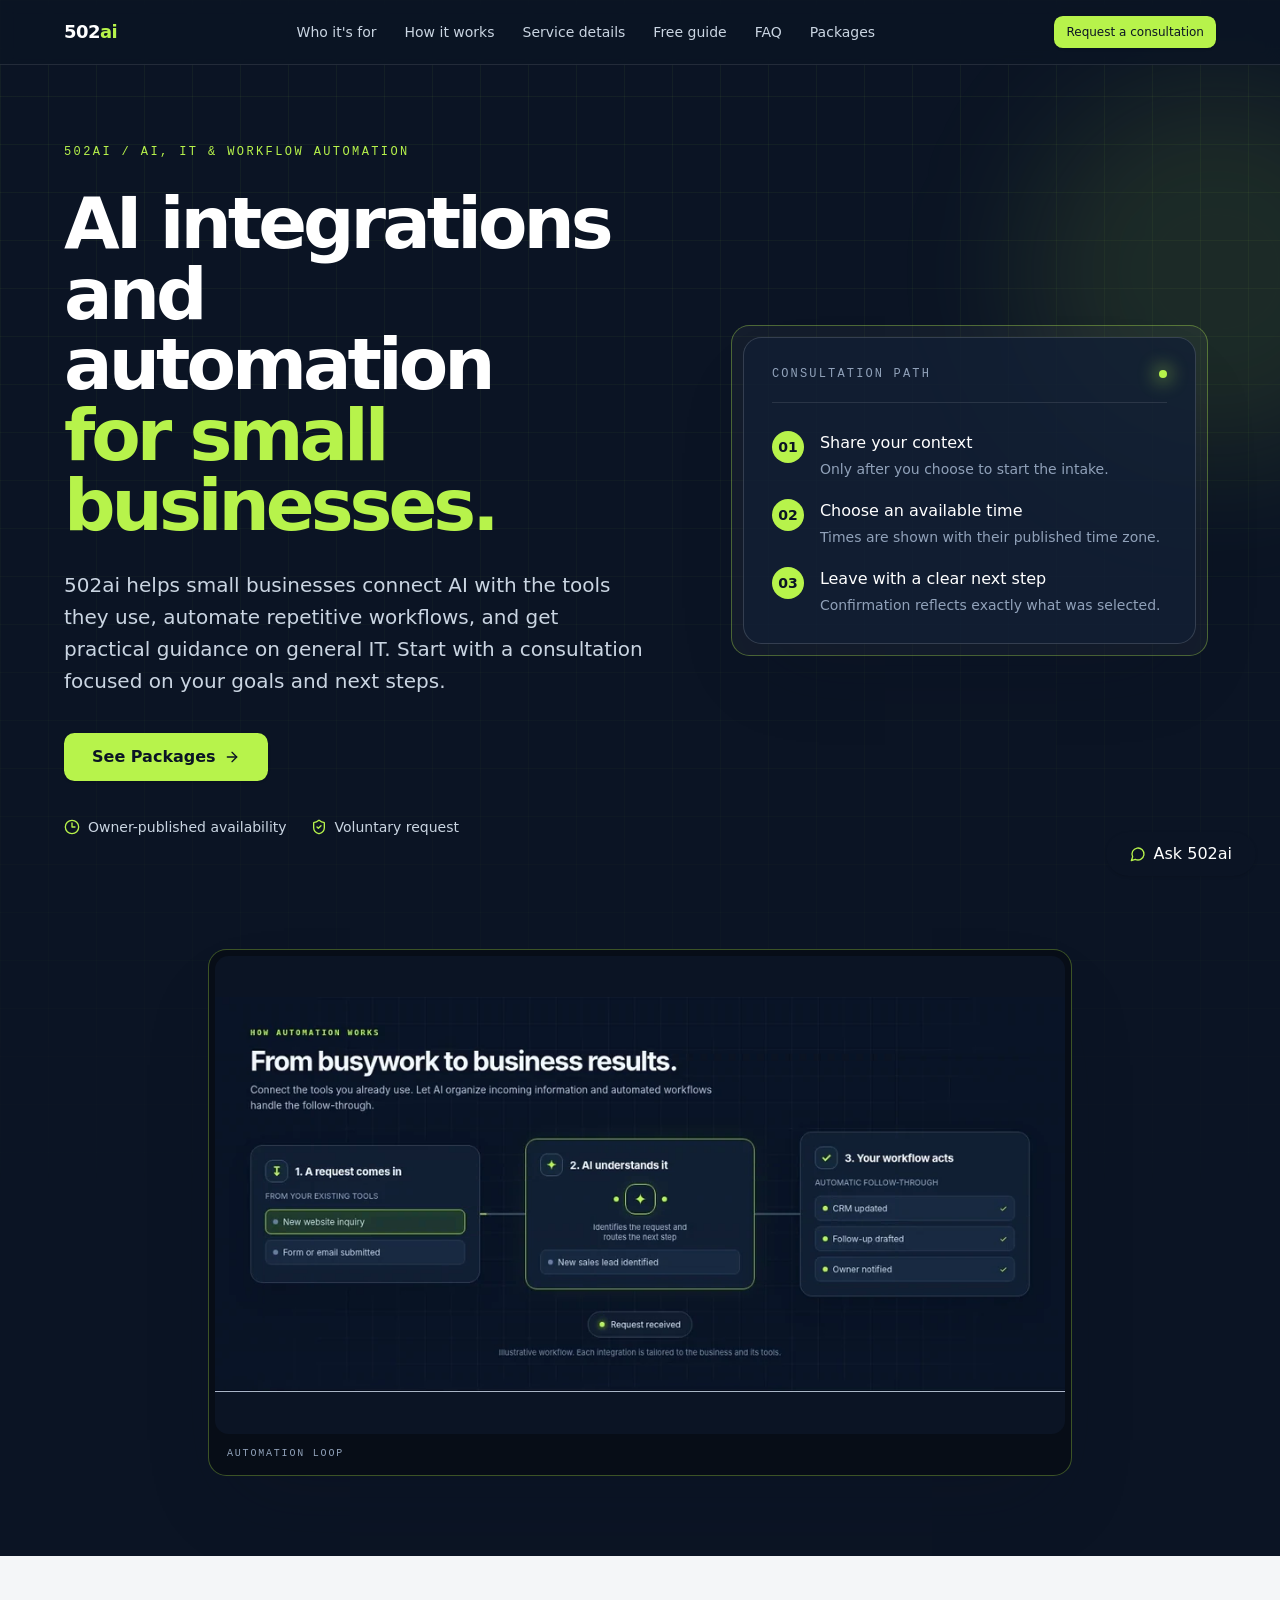
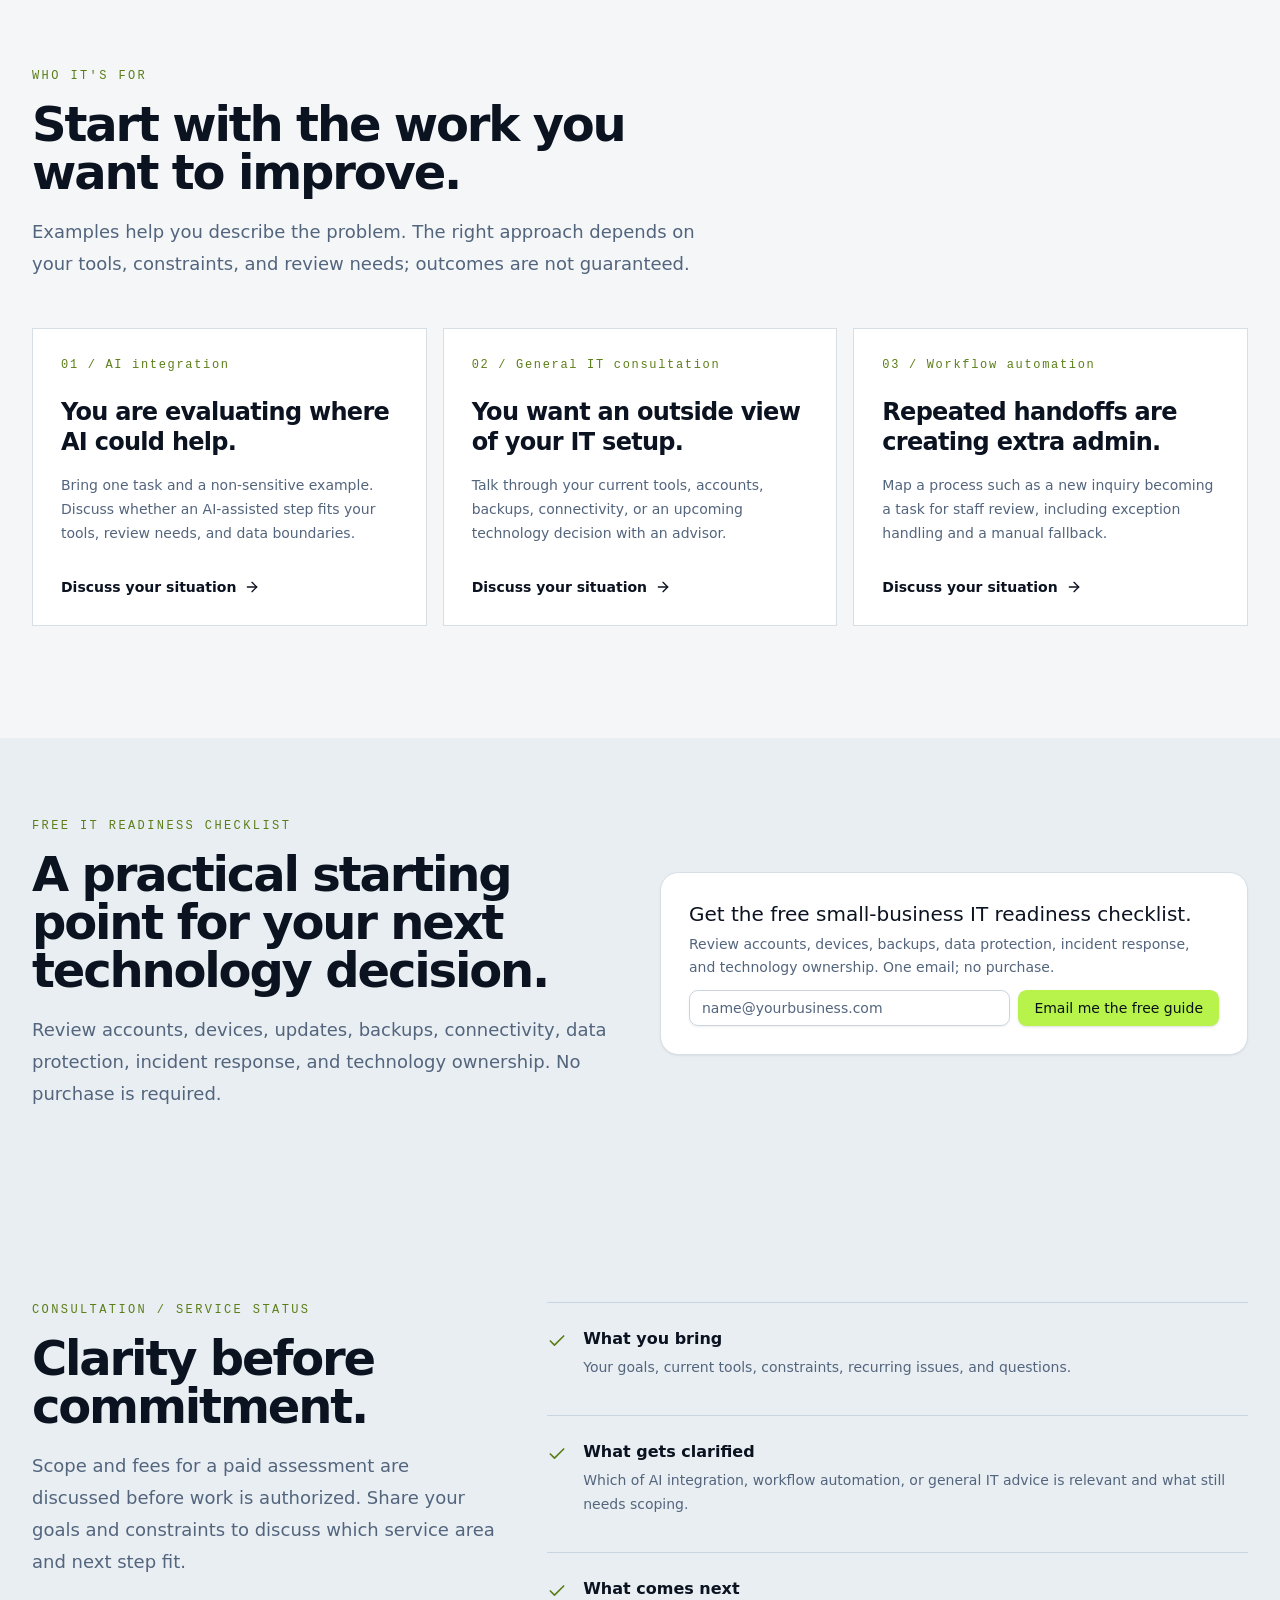
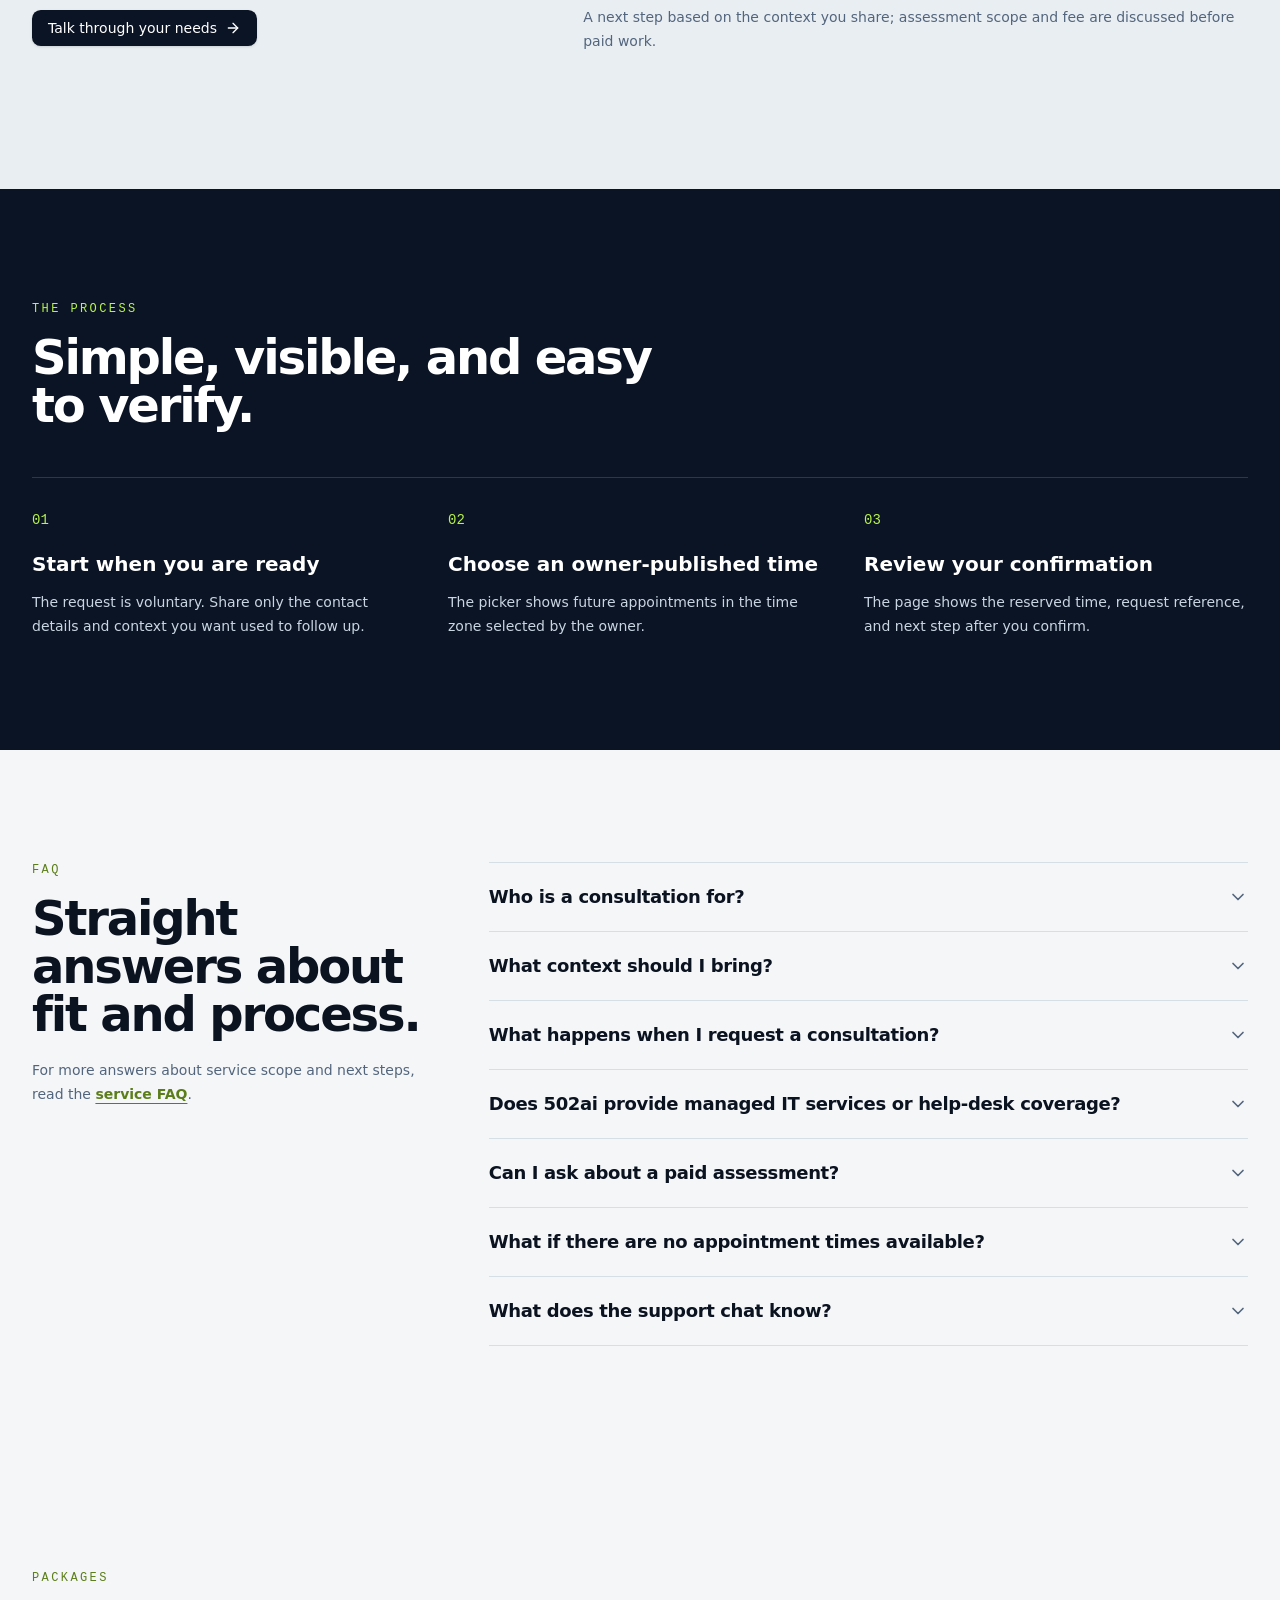
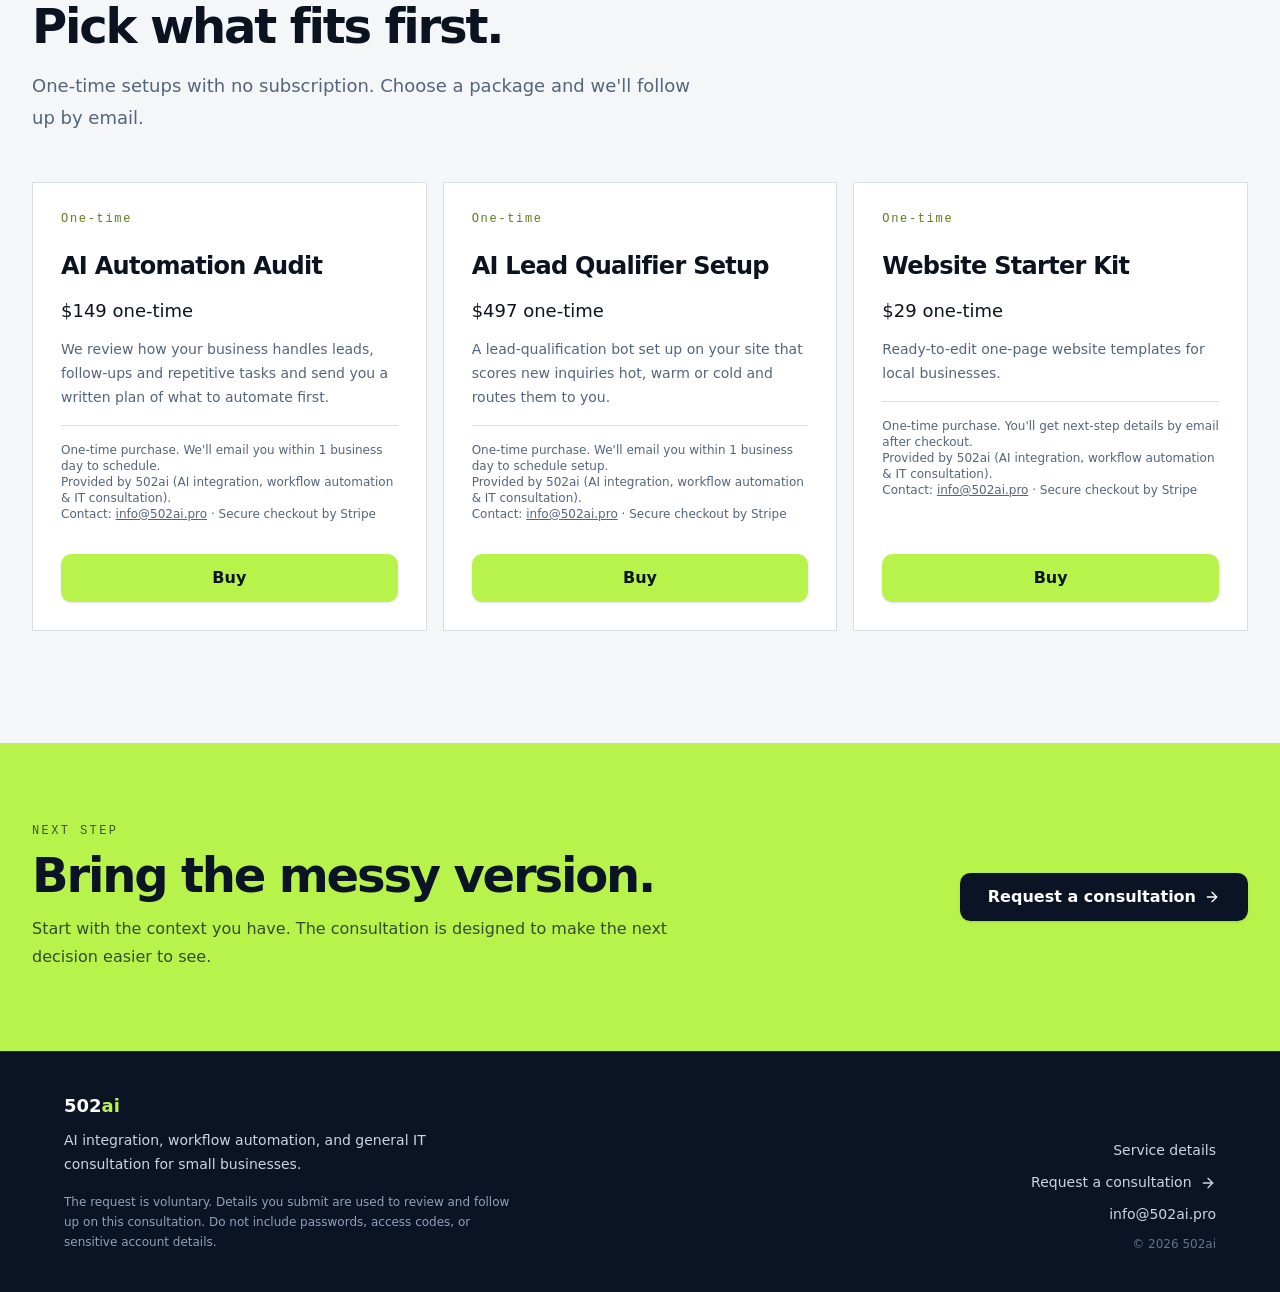
==== commit 91aad333: "Make the starter-kit thank-you page safe to publish. Remove the paid kit zip from the deployed tree," ====
--- a/index.html
+++ b/index.html
@@ -1 +1 @@
-<!DOCTYPE html><html lang="en" dir="ltr"><head><meta charset="utf-8"><meta name="viewport" content="width=device-width, initial-scale=1"><link rel="stylesheet" href="_next/static/chunks/0__gtioi3s7lj.css" data-precedence="next"><link rel="preload" as="script" fetchpriority="low" href="_next/static/chunks/0fldi-4fgo6om.js"><script src="_next/static/chunks/0v95vu3h-w4fk.js" async=""></script><script src="_next/static/chunks/0lfxirqtvazlu.js" async=""></script><script src="_next/static/chunks/0l1_47-31-frg.js" async=""></script><script src="_next/static/chunks/0_~oc-q8md0.5.js" async=""></script><script src="_next/static/chunks/turbopack-06mkimn4y7oui.js" async=""></script><script src="_next/static/chunks/01xlw8hd842-c.js" async=""></script><script src="_next/static/chunks/00-csyj9a6t-x.js" async=""></script><script src="_next/static/chunks/0rse4l1ep731e.js" async=""></script><script src="_next/static/chunks/009zz1fhqhka-.js" async=""></script><script src="_next/static/chunks/12fk6u5hmqf47.js" async=""></script><script src="_next/static/chunks/0-q.mwi4mcrxv.js" async=""></script><script src="_next/static/chunks/0bn8dwyu2_uis.js" async=""></script><script src="_next/static/chunks/06d.wo8749jlh.js" async=""></script><script src="_next/static/chunks/0~isg1e2u99oy.js" async=""></script><script src="_next/static/chunks/054f8407ooxnb.js" async=""></script><script src="_next/static/chunks/0ojf.-gmc4uyp.js" async=""></script><script src="_next/static/chunks/0a0m3w8spjua4.js" async=""></script><meta name="next-size-adjust" content=""><meta name="theme-color" content="#0b1424"><title>502ai</title><meta name="description" content="Managed IT services from MuncyTech-Solutions for growing businesses."><meta name="application-name" content="502ai"><link rel="manifest" href="/manifest.webmanifest"><meta name="keywords" content="AI integration,workflow automation,IT consultation,small business,502ai"><meta property="og:title" content="502ai"><meta property="og:description" content="AI integration, workflow automation, and general IT consulting for small businesses."><meta property="og:site_name" content="502ai"><meta property="og:image" content="/opengraph-image.png"><meta property="og:image:type" content="image/png"><meta property="og:image:width" content="1200"><meta property="og:image:height" content="630"><meta property="og:image:alt" content="502ai"><meta property="og:type" content="website"><meta name="twitter:card" content="summary_large_image"><meta name="twitter:title" content="502ai"><meta name="twitter:description" content="AI integration, workflow automation, and general IT consulting for small businesses."><meta name="twitter:image" content="/opengraph-image.png"><meta name="twitter:image:alt" content="502ai"><meta name="twitter:image:type" content="image/png"><meta name="twitter:image:width" content="1200"><meta name="twitter:image:height" content="630"><link rel="icon" href="/icon.svg?icon.0nr6n2ke7qc_d.svg" sizes="any" type="image/svg+xml"><script src="_next/static/chunks/03~yq9q893hmn.js" nomodule=""></script><style>button[aria-label="Play automation animation"],button[aria-label="Pause automation animation"]{display:none!important}video::-webkit-media-controls,video::-webkit-media-controls-start-playback-button,video::-webkit-media-controls-overlay-play-button{display:none!important;-webkit-appearance:none}</style></head><body class="min-h-screen bg-background font-body text-foreground antialiased"><div hidden=""><!--$--><!--/$--></div><script>((a,b,c,d,e,f,g,h)=>{let i=document.documentElement,j=["light","dark"];function k(b){var c;(Array.isArray(a)?a:[a]).forEach(a=>{let c="class"===a,d=c&&f?e.map(a=>f[a]||a):e;c?(i.classList.remove(...d),i.classList.add(f&&f[b]?f[b]:b)):i.setAttribute(a,b)}),c=b,h&&j.includes(c)&&(i.style.colorScheme=c)}if(d)k(d);else try{let a=localStorage.getItem(b)||c,d=g&&"system"===a?window.matchMedia("(prefers-color-scheme: dark)").matches?"dark":"light":a;k(d)}catch(a){}})("class","theme","system",null,["light","dark"],null,true,true)</script><div class="displayfont_ef4580e2-module__H3jTgG__variable monofont_17b3faa7-module__HdOs8W__variable"><div class="bg-background"><header class="absolute inset-x-0 top-0 z-20 border-b border-white/10 bg-navy/80 text-white backdrop-blur"><div class="mx-auto flex h-16 max-w-[76rem] items-center justify-between gap-6 px-5 sm:px-8"><a class="lime-focus text-lg font-semibold tracking-[-0.03em]" href="/">502<span class="text-lime">ai</span></a><nav aria-label="Main" class="hidden items-center gap-7 text-sm text-slate-300 md:flex"><a class="lime-focus transition-colors hover:text-white" href="#paths">Who it's for</a><a class="lime-focus transition-colors hover:text-white" href="#process">How it works</a><a class="lime-focus transition-colors hover:text-white" href="/services">Service details</a><a class="lime-focus transition-colors hover:text-white" href="#free-guide">Free guide</a><a class="lime-focus transition-colors hover:text-white" href="#faq">FAQ</a><a class="lime-focus transition-colors hover:text-white" href="#packages">Packages</a></nav><a class="inline-flex items-center justify-center gap-2 whitespace-nowrap font-medium transition-all focus-visible:outline-none focus-visible:ring-2 focus-visible:ring-ring focus-visible:ring-offset-2 focus-visible:ring-offset-background disabled:pointer-events-none disabled:opacity-50 [&amp;_svg]:pointer-events-none [&amp;_svg]:size-4 [&amp;_svg]:shrink-0 shadow hover:shadow-md active:translate-y-px h-8 rounded-md px-3 text-xs bg-lime text-navy hover:bg-lime/90" href="/consultation">Request a consultation</a></div></header><a href="#packages" class="fixed bottom-4 left-1/2 -translate-x-1/2 z-50 md:hidden inline-flex items-center justify-center gap-2 whitespace-nowrap font-medium transition-all focus-visible:outline-none focus-visible:ring-2 focus-visible:ring-ring focus-visible:ring-offset-2 focus-visible:ring-offset-background disabled:pointer-events-none disabled:opacity-50 shadow hover:shadow-md active:translate-y-px h-11 px-6 text-base rounded-full bg-lime text-navy hover:bg-lime/90">Packages <svg xmlns="http://www.w3.org/2000/svg" width="20" height="20" viewBox="0 0 24 24" fill="none" stroke="currentColor" stroke-width="2" stroke-linecap="round" stroke-linejoin="round" class="lucide lucide-arrow-right" aria-hidden="true"><path d="M5 12h14"></path><path d="m12 5 7 7-7 7"></path></svg></a><main><section class="relative overflow-hidden bg-navy text-white"><div class="marketing-grid pointer-events-none absolute inset-0 opacity-70"></div><div class="pointer-events-none absolute -right-32 top-20 size-96 rounded-full bg-lime/10 blur-3xl"></div><div class="relative mx-auto grid min-h-[680px] max-w-[76rem] items-center gap-14 px-5 pb-20 pt-36 sm:px-8 lg:grid-cols-[1.08fr_0.92fr] lg:gap-20 lg:pb-28"><div class="max-w-3xl"><p class="mb-7 font-mono text-xs uppercase tracking-[0.2em] text-lime">502ai / AI, IT &amp; workflow automation</p><h1 class="max-w-4xl text-5xl font-semibold leading-[0.98] tracking-[-0.055em] sm:text-7xl">AI integrations and automation<span class="block text-lime">for small businesses.</span></h1><p class="mt-7 max-w-2xl text-lg leading-8 text-slate-300 sm:text-xl">502ai helps small businesses connect AI with the tools they use, automate repetitive workflows, and get practical guidance on general IT. Start with a consultation focused on your goals and next steps.</p><div class="mt-9 flex flex-col gap-3 sm:flex-row"><a class="inline-flex items-center justify-center gap-2 whitespace-nowrap transition-all focus-visible:outline-none focus-visible:ring-2 focus-visible:ring-ring focus-visible:ring-offset-2 focus-visible:ring-offset-background disabled:pointer-events-none disabled:opacity-50 [&amp;_svg]:pointer-events-none [&amp;_svg]:size-4 [&amp;_svg]:shrink-0 shadow hover:shadow-md active:translate-y-px h-12 rounded-lg px-7 text-base font-semibold bg-lime text-navy hover:bg-lime/90" href="#packages">See Packages <svg xmlns="http://www.w3.org/2000/svg" width="24" height="24" viewBox="0 0 24 24" fill="none" stroke="currentColor" stroke-width="2" stroke-linecap="round" stroke-linejoin="round" class="lucide lucide-arrow-right" aria-hidden="true"><path d="M5 12h14"></path><path d="m12 5 7 7-7 7"></path></svg></a></div><div class="mt-9 flex flex-wrap gap-x-6 gap-y-3 text-sm text-slate-300"><span class="inline-flex items-center gap-2"><svg xmlns="http://www.w3.org/2000/svg" width="24" height="24" viewBox="0 0 24 24" fill="none" stroke="currentColor" stroke-width="2" stroke-linecap="round" stroke-linejoin="round" class="lucide lucide-clock3 lucide-clock-3 size-4 text-lime" aria-hidden="true"><circle cx="12" cy="12" r="10"></circle><polyline points="12 6 12 12 16.5 12"></polyline></svg> Owner-published availability</span><span class="inline-flex items-center gap-2"><svg xmlns="http://www.w3.org/2000/svg" width="24" height="24" viewBox="0 0 24 24" fill="none" stroke="currentColor" stroke-width="2" stroke-linecap="round" stroke-linejoin="round" class="lucide lucide-shield-check size-4 text-lime" aria-hidden="true"><path d="M20 13c0 5-3.5 7.5-7.66 8.95a1 1 0 0 1-.67-.01C7.5 20.5 4 18 4 13V6a1 1 0 0 1 1-1c2 0 4.5-1.2 6.24-2.72a1.17 1.17 0 0 1 1.52 0C14.51 3.81 17 5 19 5a1 1 0 0 1 1 1z"></path><path d="m9 12 2 2 4-4"></path></svg> Voluntary request</span></div></div><div class="relative w-full max-w-[34rem] justify-self-center lg:justify-self-end"><div class="absolute inset-2 rounded-2xl border border-lime/35 bg-white/[0.04]"></div><div class="relative mx-3 my-4 rounded-2xl border border-white/15 bg-navy-soft/80 p-5 shadow-2xl sm:mx-5 sm:my-5 sm:p-7"><div class="flex items-center justify-between border-b border-white/10 pb-5"><span class="font-mono text-xs uppercase tracking-[0.18em] text-slate-400">Consultation path</span><span class="size-2 rounded-full bg-lime shadow-[0_0_18px_4px_rgb(183_243_75_/_0.45)]"></span></div><div class="space-y-5 pt-7"><div class="flex items-start gap-4"><span class="flex size-8 shrink-0 items-center justify-center rounded-full bg-lime text-sm font-semibold text-navy">0<!-- -->1</span><div class="min-w-0"><p class="font-medium leading-6 text-white">Share your context</p><p class="mt-1 text-sm leading-5 text-slate-400">Only after you choose to start the intake.</p></div></div><div class="flex items-start gap-4"><span class="flex size-8 shrink-0 items-center justify-center rounded-full bg-lime text-sm font-semibold text-navy">0<!-- -->2</span><div class="min-w-0"><p class="font-medium leading-6 text-white">Choose an available time</p><p class="mt-1 text-sm leading-5 text-slate-400">Times are shown with their published time zone.</p></div></div><div class="flex items-start gap-4"><span class="flex size-8 shrink-0 items-center justify-center rounded-full bg-lime text-sm font-semibold text-navy">0<!-- -->3</span><div class="min-w-0"><p class="font-medium leading-6 text-white">Leave with a clear next step</p><p class="mt-1 text-sm leading-5 text-slate-400">Confirmation reflects exactly what was selected.</p></div></div></div></div></div></div><div class="relative mx-auto w-full max-w-[76rem] px-5 pb-16 sm:px-8 sm:pb-20"><figure class="relative mx-auto w-full max-w-[54rem] overflow-hidden rounded-2xl border border-lime/30 bg-[#070d17] p-1.5 shadow-2xl"><img src="company_241554/uploads/automation-loop.webp" alt="502ai automation loop animation" width="960" height="446" loading="eager" decoding="async" draggable="false" class="block aspect-video w-full rounded-xl bg-navy object-contain"><figcaption class="px-3 pb-2 pt-3 font-mono text-[10px] uppercase tracking-[0.18em] text-slate-400">Automation loop</figcaption></figure></div></section><section id="paths" class="bg-background px-5 py-20 sm:px-8 sm:py-28"><div class="mx-auto max-w-[76rem]"><div class="max-w-2xl"><p class="font-mono text-xs uppercase tracking-[0.2em] text-brand-700">Who it's for</p><h2 class="mt-4 text-4xl font-semibold tracking-[-0.045em] text-foreground sm:text-5xl">Start with the work you want to improve.</h2><p class="mt-5 text-lg leading-8 text-muted-foreground">Examples help you describe the problem. The right approach depends on your tools, constraints, and review needs; outcomes are not guaranteed.</p></div><div class="mt-12 grid gap-4 lg:grid-cols-3"><article class="group flex min-h-64 flex-col justify-between border border-border bg-card p-7 transition-colors hover:border-brand-500/60"><div><p class="font-mono text-xs tracking-[0.14em] text-brand-700">01 / AI integration</p><h3 class="mt-6 text-2xl font-semibold leading-tight tracking-[-0.03em]">You are evaluating where AI could help.</h3><p class="mt-4 text-sm leading-6 text-muted-foreground">Bring one task and a non-sensitive example. Discuss whether an AI-assisted step fits your tools, review needs, and data boundaries.</p></div><a class="lime-focus mt-8 inline-flex items-center gap-2 text-sm font-semibold text-foreground" href="/consultation">Discuss your situation<!-- --> <svg xmlns="http://www.w3.org/2000/svg" width="24" height="24" viewBox="0 0 24 24" fill="none" stroke="currentColor" stroke-width="2" stroke-linecap="round" stroke-linejoin="round" class="lucide lucide-arrow-right size-4 transition-transform group-hover:translate-x-1" aria-hidden="true"><path d="M5 12h14"></path><path d="m12 5 7 7-7 7"></path></svg></a></article><article class="group flex min-h-64 flex-col justify-between border border-border bg-card p-7 transition-colors hover:border-brand-500/60"><div><p class="font-mono text-xs tracking-[0.14em] text-brand-700">02 / General IT consultation</p><h3 class="mt-6 text-2xl font-semibold leading-tight tracking-[-0.03em]">You want an outside view of your IT setup.</h3><p class="mt-4 text-sm leading-6 text-muted-foreground">Talk through your current tools, accounts, backups, connectivity, or an upcoming technology decision with an advisor.</p></div><a class="lime-focus mt-8 inline-flex items-center gap-2 text-sm font-semibold text-foreground" href="/consultation">Discuss your situation<!-- --> <svg xmlns="http://www.w3.org/2000/svg" width="24" height="24" viewBox="0 0 24 24" fill="none" stroke="currentColor" stroke-width="2" stroke-linecap="round" stroke-linejoin="round" class="lucide lucide-arrow-right size-4 transition-transform group-hover:translate-x-1" aria-hidden="true"><path d="M5 12h14"></path><path d="m12 5 7 7-7 7"></path></svg></a></article><article class="group flex min-h-64 flex-col justify-between border border-border bg-card p-7 transition-colors hover:border-brand-500/60"><div><p class="font-mono text-xs tracking-[0.14em] text-brand-700">03 / Workflow automation</p><h3 class="mt-6 text-2xl font-semibold leading-tight tracking-[-0.03em]">Repeated handoffs are creating extra admin.</h3><p class="mt-4 text-sm leading-6 text-muted-foreground">Map a process such as a new inquiry becoming a task for staff review, including exception handling and a manual fallback.</p></div><a class="lime-focus mt-8 inline-flex items-center gap-2 text-sm font-semibold text-foreground" href="/consultation">Discuss your situation<!-- --> <svg xmlns="http://www.w3.org/2000/svg" width="24" height="24" viewBox="0 0 24 24" fill="none" stroke="currentColor" stroke-width="2" stroke-linecap="round" stroke-linejoin="round" class="lucide lucide-arrow-right size-4 transition-transform group-hover:translate-x-1" aria-hidden="true"><path d="M5 12h14"></path><path d="m12 5 7 7-7 7"></path></svg></a></article></div></div></section><section id="free-guide" class="bg-[#e9eef2] px-5 py-16 sm:px-8 sm:py-20"><div class="mx-auto grid max-w-[76rem] gap-10 lg:grid-cols-[1fr_1fr] lg:items-center"><div class="max-w-2xl"><p class="font-mono text-xs uppercase tracking-[0.2em] text-brand-700">Free IT readiness checklist</p><h2 class="mt-4 text-4xl font-semibold tracking-[-0.045em] text-foreground sm:text-5xl">A practical starting point for your next technology decision.</h2><p class="mt-5 text-lg leading-8 text-muted-foreground">Review accounts, devices, updates, backups, connectivity, data protection, incident response, and technology ownership. No purchase is required.</p></div><div class="rounded-2xl border border-border bg-card p-5 shadow-sm sm:p-7"><div class="flex flex-col gap-3"><div class="flex flex-col gap-1"><p class="font-display text-xl text-foreground leading-snug">Get the free small-business IT readiness checklist.</p><p class="text-small text-muted-foreground leading-relaxed">Review accounts, devices, backups, data protection, incident response, and technology ownership. One email; no purchase.</p></div><form action="mailto:info@502ai.pro" method="post" enctype="text/plain" class="flex flex-col gap-2 sm:flex-row sm:items-start sm:gap-2"><div class="flex-1 space-y-1"><input type="email" class="flex w-full rounded-md border border-input bg-transparent px-3 py-1 text-base shadow-sm transition-colors file:border-0 file:bg-transparent file:text-sm file:font-medium file:text-foreground placeholder:text-muted-foreground focus-visible:outline-none focus-visible:ring-1 focus-visible:ring-ring disabled:cursor-not-allowed disabled:opacity-50 md:text-sm h-9" inputmode="email" autocomplete="email" placeholder="name@yourbusiness.com" aria-label="Email address" id="_R_f6qnpf9lb_-form-item" aria-describedby="_R_f6qnpf9lb_-form-item-description" aria-invalid="false" name="email" value=""></div><button class="inline-flex items-center justify-center gap-2 whitespace-nowrap rounded-md text-sm font-medium transition-all focus-visible:outline-none focus-visible:ring-2 focus-visible:ring-ring focus-visible:ring-offset-2 focus-visible:ring-offset-background disabled:pointer-events-none disabled:opacity-50 [&amp;_svg]:pointer-events-none [&amp;_svg]:size-4 [&amp;_svg]:shrink-0 bg-primary text-primary-foreground shadow hover:bg-primary/90 hover:shadow-md active:translate-y-px h-9 px-4 py-2 sm:w-auto w-full" type="submit"><span>Email me the free guide</span></button></form></div></div></div></section><section class="bg-[#e9eef2] px-5 py-20 sm:px-8 sm:py-28"><div class="mx-auto grid max-w-[76rem] gap-12 lg:grid-cols-[0.8fr_1.2fr] lg:items-start"><div><p class="font-mono text-xs uppercase tracking-[0.2em] text-brand-700">Consultation / service status</p><h2 class="mt-4 text-4xl font-semibold tracking-[-0.045em] text-foreground sm:text-5xl">Clarity before commitment.</h2><p class="mt-5 text-lg leading-8 text-muted-foreground">Scope and fees for a paid assessment are discussed before work is authorized. Share your goals and constraints to discuss which service area and next step fit.</p><a class="inline-flex items-center justify-center gap-2 whitespace-nowrap rounded-md text-sm font-medium transition-all focus-visible:outline-none focus-visible:ring-2 focus-visible:ring-ring focus-visible:ring-offset-2 focus-visible:ring-offset-background disabled:pointer-events-none disabled:opacity-50 [&amp;_svg]:pointer-events-none [&amp;_svg]:size-4 [&amp;_svg]:shrink-0 shadow hover:shadow-md active:translate-y-px h-9 px-4 py-2 mt-8 bg-navy text-white hover:bg-navy-soft" href="/consultation">Talk through your needs <svg xmlns="http://www.w3.org/2000/svg" width="24" height="24" viewBox="0 0 24 24" fill="none" stroke="currentColor" stroke-width="2" stroke-linecap="round" stroke-linejoin="round" class="lucide lucide-arrow-right" aria-hidden="true"><path d="M5 12h14"></path><path d="m12 5 7 7-7 7"></path></svg></a></div><div class="grid gap-3"><div class="flex gap-4 border-t border-slate-300 py-6"><svg xmlns="http://www.w3.org/2000/svg" width="24" height="24" viewBox="0 0 24 24" fill="none" stroke="currentColor" stroke-width="2" stroke-linecap="round" stroke-linejoin="round" class="lucide lucide-check mt-1 size-5 shrink-0 text-brand-700" aria-hidden="true"><path d="M20 6 9 17l-5-5"></path></svg><div><h3 class="font-semibold text-foreground">What you bring</h3><p class="mt-1 text-sm leading-6 text-muted-foreground">Your goals, current tools, constraints, recurring issues, and questions.</p></div></div><div class="flex gap-4 border-t border-slate-300 py-6"><svg xmlns="http://www.w3.org/2000/svg" width="24" height="24" viewBox="0 0 24 24" fill="none" stroke="currentColor" stroke-width="2" stroke-linecap="round" stroke-linejoin="round" class="lucide lucide-check mt-1 size-5 shrink-0 text-brand-700" aria-hidden="true"><path d="M20 6 9 17l-5-5"></path></svg><div><h3 class="font-semibold text-foreground">What gets clarified</h3><p class="mt-1 text-sm leading-6 text-muted-foreground">Which of AI integration, workflow automation, or general IT advice is relevant and what still needs scoping.</p></div></div><div class="flex gap-4 border-t border-slate-300 py-6"><svg xmlns="http://www.w3.org/2000/svg" width="24" height="24" viewBox="0 0 24 24" fill="none" stroke="currentColor" stroke-width="2" stroke-linecap="round" stroke-linejoin="round" class="lucide lucide-check mt-1 size-5 shrink-0 text-brand-700" aria-hidden="true"><path d="M20 6 9 17l-5-5"></path></svg><div><h3 class="font-semibold text-foreground">What comes next</h3><p class="mt-1 text-sm leading-6 text-muted-foreground">A next step based on the context you share; assessment scope and fee are discussed before paid work.</p></div></div></div></div></section><section id="process" class="bg-navy px-5 py-20 text-white sm:px-8 sm:py-28"><div class="mx-auto max-w-[76rem]"><div class="max-w-2xl"><p class="font-mono text-xs uppercase tracking-[0.2em] text-lime">The process</p><h2 class="mt-4 text-4xl font-semibold tracking-[-0.045em] sm:text-5xl">Simple, visible, and easy to verify.</h2></div><div class="mt-12 grid gap-8 border-t border-white/15 pt-8 md:grid-cols-3"><div><p class="font-mono text-sm text-lime">01</p><h3 class="mt-5 text-xl font-semibold">Start when you are ready</h3><p class="mt-3 text-sm leading-6 text-slate-300">The request is voluntary. Share only the contact details and context you want used to follow up.</p></div><div><p class="font-mono text-sm text-lime">02</p><h3 class="mt-5 text-xl font-semibold">Choose an owner-published time</h3><p class="mt-3 text-sm leading-6 text-slate-300">The picker shows future appointments in the time zone selected by the owner.</p></div><div><p class="font-mono text-sm text-lime">03</p><h3 class="mt-5 text-xl font-semibold">Review your confirmation</h3><p class="mt-3 text-sm leading-6 text-slate-300">The page shows the reserved time, request reference, and next step after you confirm.</p></div></div></div></section><section id="faq" class="bg-background px-5 py-20 sm:px-8 sm:py-28"><div class="mx-auto grid max-w-[76rem] gap-12 lg:grid-cols-[0.7fr_1.3fr]"><div><p class="font-mono text-xs uppercase tracking-[0.2em] text-brand-700">FAQ</p><h2 class="mt-4 text-4xl font-semibold tracking-[-0.045em] sm:text-5xl">Straight answers about fit and process.</h2><p class="mt-5 max-w-md text-sm leading-6 text-muted-foreground">For more answers about service scope and next steps, read the<!-- --> <a class="lime-focus font-semibold text-brand-700 underline underline-offset-4" href="/faq">service FAQ</a>.</p></div><div class="divide-y divide-border border-y border-border"><details class="group py-5"><summary class="flex cursor-pointer list-none items-center justify-between gap-5 text-lg font-semibold tracking-[-0.02em] marker:hidden">Who is a consultation for?<svg xmlns="http://www.w3.org/2000/svg" width="24" height="24" viewBox="0 0 24 24" fill="none" stroke="currentColor" stroke-width="2" stroke-linecap="round" stroke-linejoin="round" class="lucide lucide-chevron-down size-5 shrink-0 text-muted-foreground transition-transform group-open:rotate-180" aria-hidden="true"><path d="m6 9 6 6 6-6"></path></svg></summary><p class="max-w-2xl pt-4 text-sm leading-7 text-muted-foreground">It is for small-business owners exploring AI integration, workflow automation, or general IT advice.</p></details><details class="group py-5"><summary class="flex cursor-pointer list-none items-center justify-between gap-5 text-lg font-semibold tracking-[-0.02em] marker:hidden">What context should I bring?<svg xmlns="http://www.w3.org/2000/svg" width="24" height="24" viewBox="0 0 24 24" fill="none" stroke="currentColor" stroke-width="2" stroke-linecap="round" stroke-linejoin="round" class="lucide lucide-chevron-down size-5 shrink-0 text-muted-foreground transition-transform group-open:rotate-180" aria-hidden="true"><path d="m6 9 6 6 6-6"></path></svg></summary><p class="max-w-2xl pt-4 text-sm leading-7 text-muted-foreground">Your goal, current tools, one example of the task or issue, constraints, and questions are useful. A short summary is enough; do not share passwords or sensitive records.</p></details><details class="group py-5"><summary class="flex cursor-pointer list-none items-center justify-between gap-5 text-lg font-semibold tracking-[-0.02em] marker:hidden">What happens when I request a consultation?<svg xmlns="http://www.w3.org/2000/svg" width="24" height="24" viewBox="0 0 24 24" fill="none" stroke="currentColor" stroke-width="2" stroke-linecap="round" stroke-linejoin="round" class="lucide lucide-chevron-down size-5 shrink-0 text-muted-foreground transition-transform group-open:rotate-180" aria-hidden="true"><path d="m6 9 6 6 6-6"></path></svg></summary><p class="max-w-2xl pt-4 text-sm leading-7 text-muted-foreground">You choose what context to submit, then select a future owner-published appointment time if one is available. After you confirm, the page shows the reserved time, request reference, and next step.</p></details><details class="group py-5"><summary class="flex cursor-pointer list-none items-center justify-between gap-5 text-lg font-semibold tracking-[-0.02em] marker:hidden">Does 502ai provide managed IT services or help-desk coverage?<svg xmlns="http://www.w3.org/2000/svg" width="24" height="24" viewBox="0 0 24 24" fill="none" stroke="currentColor" stroke-width="2" stroke-linecap="round" stroke-linejoin="round" class="lucide lucide-chevron-down size-5 shrink-0 text-muted-foreground transition-transform group-open:rotate-180" aria-hidden="true"><path d="m6 9 6 6 6-6"></path></svg></summary><p class="max-w-2xl pt-4 text-sm leading-7 text-muted-foreground">No. 502ai offers general IT consultation and advisory work, but does not manage a company’s IT department or provide ongoing managed services or help-desk coverage.</p></details><details class="group py-5"><summary class="flex cursor-pointer list-none items-center justify-between gap-5 text-lg font-semibold tracking-[-0.02em] marker:hidden">Can I ask about a paid assessment?<svg xmlns="http://www.w3.org/2000/svg" width="24" height="24" viewBox="0 0 24 24" fill="none" stroke="currentColor" stroke-width="2" stroke-linecap="round" stroke-linejoin="round" class="lucide lucide-chevron-down size-5 shrink-0 text-muted-foreground transition-transform group-open:rotate-180" aria-hidden="true"><path d="m6 9 6 6 6-6"></path></svg></summary><p class="max-w-2xl pt-4 text-sm leading-7 text-muted-foreground">Yes. Request a consultation or email info@502ai.pro to discuss a paid assessment. Ask for the proposed scope and fee before authorizing work; no fixed price is stated here.</p></details><details class="group py-5"><summary class="flex cursor-pointer list-none items-center justify-between gap-5 text-lg font-semibold tracking-[-0.02em] marker:hidden">What if there are no appointment times available?<svg xmlns="http://www.w3.org/2000/svg" width="24" height="24" viewBox="0 0 24 24" fill="none" stroke="currentColor" stroke-width="2" stroke-linecap="round" stroke-linejoin="round" class="lucide lucide-chevron-down size-5 shrink-0 text-muted-foreground transition-transform group-open:rotate-180" aria-hidden="true"><path d="m6 9 6 6 6-6"></path></svg></summary><p class="max-w-2xl pt-4 text-sm leading-7 text-muted-foreground">The consultation page will say when no owner-published times are available. You can still email 502ai at info@502ai.pro to ask about the next step.</p></details><details class="group py-5"><summary class="flex cursor-pointer list-none items-center justify-between gap-5 text-lg font-semibold tracking-[-0.02em] marker:hidden">What does the support chat know?<svg xmlns="http://www.w3.org/2000/svg" width="24" height="24" viewBox="0 0 24 24" fill="none" stroke="currentColor" stroke-width="2" stroke-linecap="round" stroke-linejoin="round" class="lucide lucide-chevron-down size-5 shrink-0 text-muted-foreground transition-transform group-open:rotate-180" aria-hidden="true"><path d="m6 9 6 6 6-6"></path></svg></summary><p class="max-w-2xl pt-4 text-sm leading-7 text-muted-foreground">It can explain the published consultation process and the situations described on this page. It should not invent services, prices, guarantees, testimonials, or appointment times.</p></details></div></div></section><section id="packages" class="bg-background px-5 py-20 sm:px-8 sm:py-28"><div class="mx-auto max-w-[76rem]"><div class="max-w-2xl"><p class="font-mono text-xs uppercase tracking-[0.2em] text-brand-700">Packages</p><h2 class="mt-4 text-4xl font-semibold tracking-[-0.045em] sm:text-5xl">Pick what fits first.</h2><p class="mt-5 text-lg leading-8 text-muted-foreground">One-time setups with no subscription. Buy a button and we'll follow up by email.</p></div><div class="mt-12 grid gap-4 lg:grid-cols-3"><article class="group flex min-h-64 flex-col justify-between border border-border bg-card p-7 transition-colors hover:border-brand-500/60"><div><p class="font-mono text-xs tracking-[0.14em] text-brand-700">One-time</p><h3 class="mt-6 text-2xl font-semibold leading-tight tracking-[-0.03em]">AI Automation Audit</h3><p class="mt-4 text-lg leading-7 text-foreground">$149 one-time</p><p class="mt-3 text-sm leading-6 text-muted-foreground">We review how your business handles leads, follow-ups and repetitive tasks and send you a written plan of what to automate first.</p><div class="mt-4 text-xs text-muted-foreground border-t border-border pt-4"><p>One-time purchase. Delivered by email after checkout.</p><p>Provided by 502ai (AI integration, workflow automation &amp; IT consultation).</p><p>Contact: <a href="mailto:info@502ai.pro" class="underline hover:text-foreground">info@502ai.pro</a> · Secure checkout by Stripe</p></div></div><a class="mt-8 inline-flex items-center justify-center gap-2 whitespace-nowrap transition-all focus-visible:outline-none focus-visible:ring-2 focus-visible:ring-ring focus-visible:ring-offset-2 focus-visible:ring-offset-background disabled:pointer-events-none disabled:opacity-50 [&_svg]:pointer-events-none [&_svg]:size-4 [&_svg]:shrink-0 shadow hover:shadow-md active:translate-y-px h-12 rounded-lg px-7 text-base font-semibold bg-lime text-navy hover:bg-lime/90" href="https://buy.stripe.com/4gM7sM2zK5vr25JfIFcjS1c">Buy</a></article><article class="group flex min-h-64 flex-col justify-between border border-border bg-card p-7 transition-colors hover:border-brand-500/60"><div><p class="font-mono text-xs tracking-[0.14em] text-brand-700">One-time</p><h3 class="mt-6 text-2xl font-semibold leading-tight tracking-[-0.03em]">AI Lead Qualifier Setup</h3><p class="mt-4 text-lg leading-7 text-foreground">$497 one-time</p><p class="mt-3 text-sm leading-6 text-muted-foreground">A lead-qualification bot set up on your site that scores new inquiries hot, warm or cold and routes them to you.</p><div class="mt-4 text-xs text-muted-foreground border-t border-border pt-4"><p>One-time purchase. Delivered by email after checkout.</p><p>Provided by 502ai (AI integration, workflow automation &amp; IT consultation).</p><p>Contact: <a href="mailto:info@502ai.pro" class="underline hover:text-foreground">info@502ai.pro</a> · Secure checkout by Stripe</p></div></div><a class="mt-8 inline-flex items-center justify-center gap-2 whitespace-nowrap transition-all focus-visible:outline-none focus-visible:ring-2 focus-visible:ring-ring focus-visible:ring-offset-2 focus-visible:ring-offset-background disabled:pointer-events-none disabled:opacity-50 [&_svg]:pointer-events-none [&_svg]:size-4 [&_svg]:shrink-0 shadow hover:shadow-md active:translate-y-px h-12 rounded-lg px-7 text-base font-semibold bg-lime text-navy hover:bg-lime/90" href="https://buy.stripe.com/4gM9AU4HScXT39N3ZXcjS1b">Buy</a></article><article class="group flex min-h-64 flex-col justify-between border border-border bg-card p-7 transition-colors hover:border-brand-500/60"><div><p class="font-mono text-xs tracking-[0.14em] text-brand-700">One-time</p><h3 class="mt-6 text-2xl font-semibold leading-tight tracking-[-0.03em]">Website Starter Kit</h3><p class="mt-4 text-lg leading-7 text-foreground">$29 one-time</p><p class="mt-3 text-sm leading-6 text-muted-foreground">Ready-to-edit one-page website templates for local businesses, delivered by email after purchase.</p><div class="mt-4 text-xs text-muted-foreground border-t border-border pt-4"><p>One-time purchase. Delivered by email after checkout.</p><p>Provided by 502ai (AI integration, workflow automation &amp; IT consultation).</p><p>Contact: <a href="mailto:info@502ai.pro" class="underline hover:text-foreground">info@502ai.pro</a> · Secure checkout by Stripe</p></div></div><a class="mt-8 inline-flex items-center justify-center gap-2 whitespace-nowrap transition-all focus-visible:outline-none focus-visible:ring-2 focus-visible:ring-ring focus-visible:ring-offset-2 focus-visible:ring-offset-background disabled:pointer-events-none disabled:opacity-50 [&_svg]:pointer-events-none [&_svg]:size-4 [&_svg]:shrink-0 shadow hover:shadow-md active:translate-y-px h-12 rounded-lg px-7 text-base font-semibold bg-lime text-navy hover:bg-lime/90" href="https://buy.stripe.com/7sY3cwb6ge1X6lZ2VTcjS1d">Buy</a></article></div></div></section><section class="bg-lime px-5 py-16 sm:px-8 sm:py-20"><div class="mx-auto flex max-w-[76rem] flex-col gap-7 md:flex-row md:items-center md:justify-between"><div class="max-w-2xl"><p class="font-mono text-xs uppercase tracking-[0.2em] text-navy/70">Next step</p><h2 class="mt-3 text-4xl font-semibold tracking-[-0.045em] text-navy sm:text-5xl">Bring the messy version.</h2><p class="mt-4 text-base leading-7 text-navy/75">Start with the context you have. The consultation is designed to make the next decision easier to see.</p></div><a class="inline-flex items-center justify-center gap-2 whitespace-nowrap transition-all focus-visible:outline-none focus-visible:ring-2 focus-visible:ring-ring focus-visible:ring-offset-2 focus-visible:ring-offset-background disabled:pointer-events-none disabled:opacity-50 [&amp;_svg]:pointer-events-none [&amp;_svg]:size-4 [&amp;_svg]:shrink-0 shadow hover:shadow-md active:translate-y-px h-12 rounded-lg px-7 text-base font-semibold shrink-0 bg-navy text-white hover:bg-navy-soft" href="/consultation">Request a consultation <svg xmlns="http://www.w3.org/2000/svg" width="24" height="24" viewBox="0 0 24 24" fill="none" stroke="currentColor" stroke-width="2" stroke-linecap="round" stroke-linejoin="round" class="lucide lucide-arrow-right" aria-hidden="true"><path d="M5 12h14"></path><path d="m12 5 7 7-7 7"></path></svg></a></div></section></main><div class="fixed bottom-4 right-4 z-50 flex flex-col items-end gap-3 sm:bottom-6 sm:right-6"><button class="inline-flex items-center justify-center gap-2 whitespace-nowrap font-medium transition-all focus-visible:outline-none focus-visible:ring-2 focus-visible:ring-ring focus-visible:ring-offset-2 focus-visible:ring-offset-background disabled:pointer-events-none disabled:opacity-50 [&amp;_svg]:pointer-events-none [&amp;_svg]:size-4 [&amp;_svg]:shrink-0 shadow hover:shadow-md active:translate-y-px h-11 px-6 text-base chat-launcher rounded-full bg-navy text-white hover:bg-navy-soft" type="button" aria-label="Open 502ai support chat"><svg xmlns="http://www.w3.org/2000/svg" width="24" height="24" viewBox="0 0 24 24" fill="none" stroke="currentColor" stroke-width="2" stroke-linecap="round" stroke-linejoin="round" class="lucide lucide-message-circle size-5 text-lime" aria-hidden="true"><path d="M7.9 20A9 9 0 1 0 4 16.1L2 22Z"></path></svg><span class="hidden sm:inline">Ask 502ai</span></button></div><footer class="border-t border-white/10 bg-navy text-slate-300"><div class="mx-auto grid max-w-[76rem] gap-8 px-5 py-10 sm:px-8 md:grid-cols-[1fr_auto] md:items-end"><div><p class="text-lg font-semibold text-white">502<span class="text-lime">ai</span></p><p class="mt-2 max-w-md text-sm leading-6">AI integration, workflow automation, and general IT consultation for small businesses.</p><p id="privacy-note" class="mt-4 max-w-md text-xs leading-5 text-slate-400">The request is voluntary. Details you submit are used to review and follow up on this consultation. Do not include passwords, access codes, or sensitive account details.</p></div><div class="flex flex-col gap-3 text-sm md:items-end"><a class="lime-focus hover:text-white" href="/services">Service details</a><a class="lime-focus hover:text-white" href="/consultation">Request a consultation <svg xmlns="http://www.w3.org/2000/svg" width="24" height="24" viewBox="0 0 24 24" fill="none" stroke="currentColor" stroke-width="2" stroke-linecap="round" stroke-linejoin="round" class="lucide lucide-arrow-right ml-1 inline size-4" aria-hidden="true"><path d="M5 12h14"></path><path d="m12 5 7 7-7 7"></path></svg></a><a class="lime-focus hover:text-white" href="mailto:info@502ai.pro">info@502ai.pro</a><p class="text-xs text-slate-500">© <!-- -->2026<!-- --> 502ai</p></div></div></footer></div><!--$--><!--/$--><section aria-label="Notifications alt+T" tabindex="-1" aria-live="polite" aria-relevant="additions text" aria-atomic="false"></section></div><script src="_next/static/chunks/0fldi-4fgo6om.js" id="_R_" async=""></script><script>(self.__next_f=self.__next_f||[]).push([0])</script><script>self.__next_f.push([1,"1:\"$Sreact.fragment\"\n3:I[39756,[\"/_next/static/chunks/01xlw8hd842-c.js\",\"/_next/static/chunks/00-csyj9a6t-x.js\"],\"default\"]\n4:I[37457,[\"/_next/static/chunks/01xlw8hd842-c.js\",\"/_next/static/chunks/00-csyj9a6t-x.js\"],\"default\"]\n5:I[22016,[\"/_next/static/chunks/0rse4l1ep731e.js\",\"/_next/static/chunks/009zz1fhqhka-.js\",\"/_next/static/chunks/12fk6u5hmqf47.js\",\"/_next/static/chunks/0-q.mwi4mcrxv.js\",\"/_next/static/chunks/0bn8dwyu2_uis.js\",\"/_next/static/chunks/06d.wo8749jlh.js\",\"/_next/static/chunks/0~isg1e2u99oy.js\",\"/_next/static/chunks/054f8407ooxnb.js\"],\"\"]\nd:I[63491,[\"/_next/static/chunks/0rse4l1ep731e.js\",\"/_next/static/chunks/009zz1fhqhka-.js\",\"/_next/static/chunks/12fk6u5hmqf47.js\",\"/_next/static/chunks/0-q.mwi4mcrxv.js\",\"/_next/static/chunks/0bn8dwyu2_uis.js\",\"/_next/static/chunks/06d.wo8749jlh.js\",\"/_next/static/chunks/0~isg1e2u99oy.js\",\"/_next/static/chunks/0ojf.-gmc4uyp.js\"],\"default\"]\n1a:I[46180,[\"/_next/static/chunks/0rse4l1ep731e.js\",\"/_next/static/chunks/009zz1fhqhka-.js\",\"/_next/static/chunks/12fk6u5hmqf47.js\",\"/_next/static/chunks/0-q.mwi4mcrxv.js\",\"/_next/static/chunks/0bn8dwyu2_uis.js\",\"/_next/static/chunks/06d.wo8749jlh.js\",\"/_next/static/chunks/0~isg1e2u99oy.js\",\"/_next/static/chunks/054f8407ooxnb.js\"],\"SalesSupportChat\"]\n1b:I[97367,[\"/_next/static/chunks/01xlw8hd842-c.js\",\"/_next/static/chunks/00-csyj9a6t-x.js\"],\"OutletBoundary\"]\n1c:\"$Sreact.suspense\"\n1f:I[97367,[\"/_next/static/chunks/01xlw8hd842-c.js\",\"/_next/static/chunks/00-csyj9a6t-x.js\"],\"ViewportBoundary\"]\n21:I[97367,[\"/_next/static/chunks/01xlw8hd842-c.js\",\"/_next/static/chunks/00-csyj9a6t-x.js\"],\"MetadataBoundary\"]\n23:I[35576,[\"/_next/static/chunks/0rse4l1ep731e.js\",\"/_next/static/chunks/009zz1fhqhka-.js\",\"/_next/static/chunks/12fk6u5hmqf47.js\",\"/_next/static/chunks/0-q.mwi4mcrxv.js\",\"/_next/static/chunks/0bn8dwyu2_uis.js\",\"/_next/static/chunks/06d.wo8749jlh.js\",\"/_next/static/chunks/0~isg1e2u99oy.js\",\"/_next/static/chunks/054f8407ooxnb.js\"],\"AutomationLoopVideo\"]\n25:I[87384,[\"/_next/static/chunks/0rse4l1ep731e.js\",\"/_next/static/chunks/009zz1fhqhka-.js\",\"/_next/static/chunks/12fk6u5hmqf47.js\",\"/_next/static/chunks/0-q.mwi4mcrxv.js\",\"/_next/static/chunks/0bn8dwyu2_uis.js\",\"/_next/static/chunks/06d.wo8749jlh.js\",\"/_next/static/chunks/0~isg1e2u99oy.js\",\"/_next/static/chunks/054f8407ooxnb.js\"],\"EmailLeadMagnetForm\"]\n2b:I[27423,[\"/_next/static/chunks/0rse4l1ep731e.js\",\"/_next/static/chunks/009zz1fhqhka-.js\",\"/_next/static/chunks/12fk6u5hmqf47.js\",\"/_next/static/chunks/0-q.mwi4mcrxv.js\",\"/_next/static/chunks/0bn8dwyu2_uis.js\",\"/_next/static/chunks/06d.wo8749jlh.js\",\"/_next/static/chunks/0~isg1e2u99oy.js\"],\"ThemeProvider\"]\n2c:I[1661,[\"/_next/static/chunks/0rse4l1ep731e.js\",\"/_next/static/chunks/009zz1fhqhka-.js\",\"/_next/static/chunks/12fk6u5hmqf47.js\",\"/_next/static/chunks/0-q.mwi4mcrxv.js\",\"/_next/static/chunks/0bn8dwyu2_uis.js\",\"/_next/static/chunks/06d.wo8749jlh.js\",\"/_next/static/chunks/0~isg1e2u99oy.js\"],\"AppProviders\"]\n2d:I[37823,[\"/_next/static/chunks/0rse4l1ep731e.js\",\"/_next/static/chunks/009zz1fhqhka-.js\",\"/_next/static/chunks/12fk6u5hmqf47.js\",\"/_next/static/chunks/0-q.mwi4mcrxv.js\",\"/_next/static/chunks/0bn8dwyu2_uis.js\",\"/_next/static/chunks/06d.wo8749jlh.js\",\"/_next/static/chunks/0~isg1e2u99oy.js\"],\"SiteNav\"]\n2e:I[58298,[\"/_next/static/chunks/0rse4l1ep731e.js\",\"/_next/static/chunks/009zz1fhqhka-.js\",\"/_next/static/chunks/12fk6u5hmqf47.js\",\"/_next/static/chunks/0-q.mwi4mcrxv.js\",\"/_next/static/chunks/0bn8dwyu2_uis.js\",\"/_next/static/chunks/06d.wo8749jlh.js\",\"/_next/static/chunks/0~isg1e2u99oy.js\",\"/_next/static/chunks/0a0m3w8spjua4.js\"],\"default\"]\n2f:I[37823,[\"/_next/static/chunks/0rse4l1ep731e.js\",\"/_next/static/chunks/009zz1fhqhka-.js\",\"/_next/static/chunks/12fk6u5hmqf47.js\",\"/_next/static/chunks/0-q.mwi4mcrxv.js\",\"/_next/static/chunks/0bn8dwyu2_uis.js\",\"/_next/static/chunks/06d.wo8749jlh.js\",\"/_next/static/chunks/0~isg1e2u99oy.js\"],\"SiteFooter\"]\n30:I[13354,[\"/_next/static/chunks/0rse4l1ep731e.js\",\"/_next/static/chunks/009zz1fhqhka-.js\",\"/_next/static/chunks/12fk6u5hmqf47.js\",\"/_next/static/chunks/0-q.mwi4mcrxv.js\",\"/_next/static/chunks"])</script><script>self.__next_f.push([1,"/0bn8dwyu2_uis.js\",\"/_next/static/chunks/06d.wo8749jlh.js\",\"/_next/static/chunks/0~isg1e2u99oy.js\"],\"Toaster\"]\n31:I[34137,[\"/_next/static/chunks/0rse4l1ep731e.js\",\"/_next/static/chunks/009zz1fhqhka-.js\",\"/_next/static/chunks/12fk6u5hmqf47.js\",\"/_next/static/chunks/0-q.mwi4mcrxv.js\",\"/_next/static/chunks/0bn8dwyu2_uis.js\",\"/_next/static/chunks/06d.wo8749jlh.js\",\"/_next/static/chunks/0~isg1e2u99oy.js\"],\"GlobalMounts\"]\n32:I[27395,[\"/_next/static/chunks/0rse4l1ep731e.js\",\"/_next/static/chunks/009zz1fhqhka-.js\",\"/_next/static/chunks/12fk6u5hmqf47.js\",\"/_next/static/chunks/0-q.mwi4mcrxv.js\",\"/_next/static/chunks/0bn8dwyu2_uis.js\",\"/_next/static/chunks/06d.wo8749jlh.js\",\"/_next/static/chunks/0~isg1e2u99oy.js\"],\"removed_analytics\"]\n33:I[27201,[\"/_next/static/chunks/01xlw8hd842-c.js\",\"/_next/static/chunks/00-csyj9a6t-x.js\"],\"IconMark\"]\n:HL[\"/_next/static/chunks/0__gtioi3s7lj.css\",\"style\"]\n:HL[\"/_next/static/media/inter_latin-s.p.055ydel_y7o6i.woff2\",\"font\",{\"crossOrigin\":\"\",\"type\":\"font/woff2\"}]\n:HL[\"/_next/static/media/jetbrains_mono_latin-s.p.00dknja6u8ss-.woff2\",\"font\",{\"crossOrigin\":\"\",\"type\":\"font/woff2\"}]\n"])</script><script>self.__next_f.push([1,"6:[\"$\",\"main\",null,{\"children\":[[\"$\",\"section\",null,{\"className\":\"relative overflow-hidden bg-navy text-white\",\"children\":[[\"$\",\"div\",null,{\"className\":\"marketing-grid pointer-events-none absolute inset-0 opacity-70\"}],[\"$\",\"div\",null,{\"className\":\"pointer-events-none absolute -right-32 top-20 size-96 rounded-full bg-lime/10 blur-3xl\"}],[\"$\",\"div\",null,{\"className\":\"relative mx-auto grid min-h-[680px] max-w-[76rem] items-center gap-14 px-5 pb-20 pt-36 sm:px-8 lg:grid-cols-[1.08fr_0.92fr] lg:gap-20 lg:pb-28\",\"children\":[[\"$\",\"div\",null,{\"className\":\"max-w-3xl\",\"children\":[[\"$\",\"p\",null,{\"className\":\"mb-7 font-mono text-xs uppercase tracking-[0.2em] text-lime\",\"children\":\"502ai / AI, IT \u0026 workflow automation\"}],[\"$\",\"h1\",null,{\"className\":\"max-w-4xl text-5xl font-semibold leading-[0.98] tracking-[-0.055em] sm:text-7xl\",\"children\":[\"AI integrations and automation\",[\"$\",\"span\",null,{\"className\":\"block text-lime\",\"children\":\"for small businesses.\"}]]}],[\"$\",\"p\",null,{\"className\":\"mt-7 max-w-2xl text-lg leading-8 text-slate-300 sm:text-xl\",\"children\":\"502ai helps small businesses connect AI with the tools they use, automate repetitive workflows, and get practical guidance on general IT. Start with a consultation focused on your goals and next steps.\"}],[\"$\",\"div\",null,{\"className\":\"mt-9 flex flex-col gap-3 sm:flex-row\",\"children\":[[\"$\",\"$L5\",null,{\"href\":\"/consultation\",\"children\":[\"Request a consultation \",[\"$\",\"svg\",null,{\"ref\":\"$undefined\",\"xmlns\":\"http://www.w3.org/2000/svg\",\"width\":24,\"height\":24,\"viewBox\":\"0 0 24 24\",\"fill\":\"none\",\"stroke\":\"currentColor\",\"strokeWidth\":2,\"strokeLinecap\":\"round\",\"strokeLinejoin\":\"round\",\"className\":\"lucide lucide-arrow-right\",\"aria-hidden\":\"true\",\"children\":[[\"$\",\"path\",\"1ays0h\",{\"d\":\"M5 12h14\"}],[\"$\",\"path\",\"xquz4c\",{\"d\":\"m12 5 7 7-7 7\"}],\"$undefined\"]}]],\"className\":\"inline-flex items-center justify-center gap-2 whitespace-nowrap transition-all focus-visible:outline-none focus-visible:ring-2 focus-visible:ring-ring focus-visible:ring-offset-2 focus-visible:ring-offset-background disabled:pointer-events-none disabled:opacity-50 [\u0026_svg]:pointer-events-none [\u0026_svg]:size-4 [\u0026_svg]:shrink-0 shadow hover:shadow-md active:translate-y-px h-12 rounded-lg px-7 text-base font-semibold bg-lime text-navy hover:bg-lime/90\",\"ref\":null}],[\"$\",\"$L5\",null,{\"href\":\"#paths\",\"children\":\"See who it's for\",\"className\":\"inline-flex items-center justify-center gap-2 whitespace-nowrap transition-all focus-visible:outline-none focus-visible:ring-2 focus-visible:ring-ring focus-visible:ring-offset-2 focus-visible:ring-offset-background disabled:pointer-events-none disabled:opacity-50 [\u0026_svg]:pointer-events-none [\u0026_svg]:size-4 [\u0026_svg]:shrink-0 border shadow-sm h-12 rounded-lg px-7 text-base font-semibold border-white/25 bg-white/5 text-white hover:bg-white/10 hover:text-white\",\"ref\":null}],[\"$\",\"$L5\",null,{\"href\":\"#free-guide\",\"children\":\"Get the free guide\",\"className\":\"inline-flex items-center justify-center gap-2 whitespace-nowrap transition-all focus-visible:outline-none focus-visible:ring-2 focus-visible:ring-ring focus-visible:ring-offset-2 focus-visible:ring-offset-background disabled:pointer-events-none disabled:opacity-50 [\u0026_svg]:pointer-events-none [\u0026_svg]:size-4 [\u0026_svg]:shrink-0 border shadow-sm h-12 rounded-lg px-7 text-base font-semibold border-white/25 bg-white/5 text-white hover:bg-white/10 hover:text-white\",\"ref\":null}]]}],[\"$\",\"div\",null,{\"className\":\"mt-9 flex flex-wrap gap-x-6 gap-y-3 text-sm text-slate-300\",\"children\":[[\"$\",\"span\",null,{\"className\":\"inline-flex items-center gap-2\",\"children\":[[\"$\",\"svg\",null,{\"ref\":\"$undefined\",\"xmlns\":\"http://www.w3.org/2000/svg\",\"width\":24,\"height\":24,\"viewBox\":\"0 0 24 24\",\"fill\":\"none\",\"stroke\":\"currentColor\",\"strokeWidth\":2,\"strokeLinecap\":\"round\",\"strokeLinejoin\":\"round\",\"className\":\"lucide lucide-clock3 lucide-clock-3 size-4 text-lime\",\"aria-hidden\":\"true\",\"children\":[\"$Lf\",\"$L10\",\"$undefined\"]}],\" Owner-published availability\"]}],\"$L11\"]}]]}],\"$L12\"]}],\"$L13\"]}],\"$L14\",\"$L15\",\"$L16\",\"$L17\",\"$L18\",\"$L19\"]}]\n"])</script><script>self.__next_f.push([1,"7:[\"$\",\"$L1a\",null,{}]\n"])</script><script>self.__next_f.push([1,"9:[\"$\",\"script\",\"script-0\",{\"src\":\"/_next/static/chunks/054f8407ooxnb.js\",\"async\":true,\"nonce\":\"$undefined\"}]\na:[\"$\",\"$L1b\",null,{\"children\":[\"$\",\"$1c\",null,{\"name\":\"Next.MetadataOutlet\",\"children\":\"$@1d\"}]}]\n1e:[]\nb:\"$W1e\"\nc:[\"$\",\"$1\",\"h\",{\"children\":[null,[\"$\",\"$L1f\",null,{\"children\":\"$L20\"}],[\"$\",\"div\",null,{\"hidden\":true,\"children\":[\"$\",\"$L21\",null,{\"children\":[\"$\",\"$1c\",null,{\"name\":\"Next.Metadata\",\"children\":\"$L22\"}]}]}],[\"$\",\"meta\",null,{\"name\":\"next-size-adjust\",\"content\":\"\"}]]}]\ne:[\"$\",\"link\",\"0\",{\"rel\":\"stylesheet\",\"href\":\"/_next/static/chunks/0__gtioi3s7lj.css\",\"precedence\":\"next\",\"crossOrigin\":\"$undefined\",\"nonce\":\"$undefined\"}]\nf:[\"$\",\"circle\",\"1mglay\",{\"cx\":\"12\",\"cy\":\"12\",\"r\":\"10\"}]\n10:[\"$\",\"polyline\",\"1aq6pp\",{\"points\":\"12 6 12 12 16.5 12\"}]\n11:[\"$\",\"span\",null,{\"className\":\"inline-flex items-center gap-2\",\"children\":[[\"$\",\"svg\",null,{\"ref\":\"$undefined\",\"xmlns\":\"http://www.w3.org/2000/svg\",\"width\":24,\"height\":24,\"viewBox\":\"0 0 24 24\",\"fill\":\"none\",\"stroke\":\"currentColor\",\"strokeWidth\":2,\"strokeLinecap\":\"round\",\"strokeLinejoin\":\"round\",\"className\":\"lucide lucide-shield-check size-4 text-lime\",\"aria-hidden\":\"true\",\"children\":[[\"$\",\"path\",\"oel41y\",{\"d\":\"M20 13c0 5-3.5 7.5-7.66 8.95a1 1 0 0 1-.67-.01C7.5 20.5 4 18 4 13V6a1 1 0 0 1 1-1c2 0 4.5-1.2 6.24-2.72a1.17 1.17 0 0 1 1.52 0C14.51 3.81 17 5 19 5a1 1 0 0 1 1 1z\"}],[\"$\",\"path\",\"dzmm74\",{\"d\":\"m9 12 2 2 4-4\"}],\"$undefined\"]}],\" Voluntary request\"]}]\n"])</script><script>self.__next_f.push([1,"12:[\"$\",\"div\",null,{\"className\":\"relative w-full max-w-[34rem] justify-self-center lg:justify-self-end\",\"children\":[[\"$\",\"div\",null,{\"className\":\"absolute inset-2 rounded-2xl border border-lime/35 bg-white/[0.04]\"}],[\"$\",\"div\",null,{\"className\":\"relative mx-3 my-4 rounded-2xl border border-white/15 bg-navy-soft/80 p-5 shadow-2xl sm:mx-5 sm:my-5 sm:p-7\",\"children\":[[\"$\",\"div\",null,{\"className\":\"flex items-center justify-between border-b border-white/10 pb-5\",\"children\":[[\"$\",\"span\",null,{\"className\":\"font-mono text-xs uppercase tracking-[0.18em] text-slate-400\",\"children\":\"Consultation path\"}],[\"$\",\"span\",null,{\"className\":\"size-2 rounded-full bg-lime shadow-[0_0_18px_4px_rgb(183_243_75_/_0.45)]\"}]]}],[\"$\",\"div\",null,{\"className\":\"space-y-5 pt-7\",\"children\":[[\"$\",\"div\",\"Share your context\",{\"className\":\"flex items-start gap-4\",\"children\":[[\"$\",\"span\",null,{\"className\":\"flex size-8 shrink-0 items-center justify-center rounded-full bg-lime text-sm font-semibold text-navy\",\"children\":[\"0\",1]}],[\"$\",\"div\",null,{\"className\":\"min-w-0\",\"children\":[[\"$\",\"p\",null,{\"className\":\"font-medium leading-6 text-white\",\"children\":\"Share your context\"}],[\"$\",\"p\",null,{\"className\":\"mt-1 text-sm leading-5 text-slate-400\",\"children\":\"Only after you choose to start the intake.\"}]]}]]}],[\"$\",\"div\",\"Choose an available time\",{\"className\":\"flex items-start gap-4\",\"children\":[[\"$\",\"span\",null,{\"className\":\"flex size-8 shrink-0 items-center justify-center rounded-full bg-lime text-sm font-semibold text-navy\",\"children\":[\"0\",2]}],[\"$\",\"div\",null,{\"className\":\"min-w-0\",\"children\":[[\"$\",\"p\",null,{\"className\":\"font-medium leading-6 text-white\",\"children\":\"Choose an available time\"}],[\"$\",\"p\",null,{\"className\":\"mt-1 text-sm leading-5 text-slate-400\",\"children\":\"Times are shown with their published time zone.\"}]]}]]}],[\"$\",\"div\",\"Leave with a clear next step\",{\"className\":\"flex items-start gap-4\",\"children\":[[\"$\",\"span\",null,{\"className\":\"flex size-8 shrink-0 items-center justify-center rounded-full bg-lime text-sm font-semibold text-navy\",\"children\":[\"0\",3]}],[\"$\",\"div\",null,{\"className\":\"min-w-0\",\"children\":[[\"$\",\"p\",null,{\"className\":\"font-medium leading-6 text-white\",\"children\":\"Leave with a clear next step\"}],[\"$\",\"p\",null,{\"className\":\"mt-1 text-sm leading-5 text-slate-400\",\"children\":\"Confirmation reflects exactly what was selected.\"}]]}]]}]]}]]}]]}]\n"])</script><script>self.__next_f.push([1,"13:[\"$\",\"div\",null,{\"className\":\"relative mx-auto w-full max-w-[76rem] px-5 pb-16 sm:px-8 sm:pb-20\",\"children\":[\"$\",\"$L23\",null,{}]}]\n"])</script><script>self.__next_f.push([1,"14:[\"$\",\"section\",null,{\"id\":\"paths\",\"className\":\"bg-background px-5 py-20 sm:px-8 sm:py-28\",\"children\":[\"$\",\"div\",null,{\"className\":\"mx-auto max-w-[76rem]\",\"children\":[[\"$\",\"div\",null,{\"className\":\"max-w-2xl\",\"children\":[[\"$\",\"p\",null,{\"className\":\"font-mono text-xs uppercase tracking-[0.2em] text-brand-700\",\"children\":\"Who it's for\"}],[\"$\",\"h2\",null,{\"className\":\"mt-4 text-4xl font-semibold tracking-[-0.045em] text-foreground sm:text-5xl\",\"children\":\"Start with the work you want to improve.\"}],[\"$\",\"p\",null,{\"className\":\"mt-5 text-lg leading-8 text-muted-foreground\",\"children\":\"Examples help you describe the problem. The right approach depends on your tools, constraints, and review needs; outcomes are not guaranteed.\"}]]}],[\"$\",\"div\",null,{\"className\":\"mt-12 grid gap-4 lg:grid-cols-3\",\"children\":[[\"$\",\"article\",\"01 / AI integration\",{\"className\":\"group flex min-h-64 flex-col justify-between border border-border bg-card p-7 transition-colors hover:border-brand-500/60\",\"children\":[[\"$\",\"div\",null,{\"children\":[[\"$\",\"p\",null,{\"className\":\"font-mono text-xs tracking-[0.14em] text-brand-700\",\"children\":\"01 / AI integration\"}],[\"$\",\"h3\",null,{\"className\":\"mt-6 text-2xl font-semibold leading-tight tracking-[-0.03em]\",\"children\":\"You are evaluating where AI could help.\"}],[\"$\",\"p\",null,{\"className\":\"mt-4 text-sm leading-6 text-muted-foreground\",\"children\":\"Bring one task and a non-sensitive example. Discuss whether an AI-assisted step fits your tools, review needs, and data boundaries.\"}]]}],[\"$\",\"$L5\",null,{\"href\":\"/consultation\",\"className\":\"lime-focus mt-8 inline-flex items-center gap-2 text-sm font-semibold text-foreground\",\"children\":[\"Discuss your situation\",\" \",[\"$\",\"svg\",null,{\"ref\":\"$undefined\",\"xmlns\":\"http://www.w3.org/2000/svg\",\"width\":24,\"height\":24,\"viewBox\":\"0 0 24 24\",\"fill\":\"none\",\"stroke\":\"currentColor\",\"strokeWidth\":2,\"strokeLinecap\":\"round\",\"strokeLinejoin\":\"round\",\"className\":\"lucide lucide-arrow-right size-4 transition-transform group-hover:translate-x-1\",\"aria-hidden\":\"true\",\"children\":[[\"$\",\"path\",\"1ays0h\",{\"d\":\"M5 12h14\"}],[\"$\",\"path\",\"xquz4c\",{\"d\":\"m12 5 7 7-7 7\"}],\"$undefined\"]}]]}]]}],[\"$\",\"article\",\"02 / General IT consultation\",{\"className\":\"group flex min-h-64 flex-col justify-between border border-border bg-card p-7 transition-colors hover:border-brand-500/60\",\"children\":[[\"$\",\"div\",null,{\"children\":[[\"$\",\"p\",null,{\"className\":\"font-mono text-xs tracking-[0.14em] text-brand-700\",\"children\":\"02 / General IT consultation\"}],[\"$\",\"h3\",null,{\"className\":\"mt-6 text-2xl font-semibold leading-tight tracking-[-0.03em]\",\"children\":\"You want an outside view of your IT setup.\"}],[\"$\",\"p\",null,{\"className\":\"mt-4 text-sm leading-6 text-muted-foreground\",\"children\":\"Talk through your current tools, accounts, backups, connectivity, or an upcoming technology decision with an advisor.\"}]]}],[\"$\",\"$L5\",null,{\"href\":\"/consultation\",\"className\":\"lime-focus mt-8 inline-flex items-center gap-2 text-sm font-semibold text-foreground\",\"children\":[\"Discuss your situation\",\" \",[\"$\",\"svg\",null,{\"ref\":\"$undefined\",\"xmlns\":\"http://www.w3.org/2000/svg\",\"width\":24,\"height\":24,\"viewBox\":\"0 0 24 24\",\"fill\":\"none\",\"stroke\":\"currentColor\",\"strokeWidth\":2,\"strokeLinecap\":\"round\",\"strokeLinejoin\":\"round\",\"className\":\"lucide lucide-arrow-right size-4 transition-transform group-hover:translate-x-1\",\"aria-hidden\":\"true\",\"children\":[[\"$\",\"path\",\"1ays0h\",{\"d\":\"M5 12h14\"}],[\"$\",\"path\",\"xquz4c\",{\"d\":\"m12 5 7 7-7 7\"}],\"$undefined\"]}]]}]]}],[\"$\",\"article\",\"03 / Workflow automation\",{\"className\":\"group flex min-h-64 flex-col justify-between border border-border bg-card p-7 transition-colors hover:border-brand-500/60\",\"children\":[[\"$\",\"div\",null,{\"children\":[[\"$\",\"p\",null,{\"className\":\"font-mono text-xs tracking-[0.14em] text-brand-700\",\"children\":\"03 / Workflow automation\"}],[\"$\",\"h3\",null,{\"className\":\"mt-6 text-2xl font-semibold leading-tight tracking-[-0.03em]\",\"children\":\"Repeated handoffs are creating extra admin.\"}],[\"$\",\"p\",null,{\"className\":\"mt-4 text-sm leading-6 text-muted-foreground\",\"children\":\"Map a process such as a new inquiry becoming a task for staff review, including exception handling and a manual fallback.\"}]]}],\"$L24\"]}]]}]]}]}]\n"])</script><script>self.__next_f.push([1,"15:[\"$\",\"section\",null,{\"id\":\"free-guide\",\"className\":\"bg-[#e9eef2] px-5 py-16 sm:px-8 sm:py-20\",\"children\":[\"$\",\"div\",null,{\"className\":\"mx-auto grid max-w-[76rem] gap-10 lg:grid-cols-[1fr_1fr] lg:items-center\",\"children\":[[\"$\",\"div\",null,{\"className\":\"max-w-2xl\",\"children\":[[\"$\",\"p\",null,{\"className\":\"font-mono text-xs uppercase tracking-[0.2em] text-brand-700\",\"children\":\"Free IT readiness checklist\"}],[\"$\",\"h2\",null,{\"className\":\"mt-4 text-4xl font-semibold tracking-[-0.045em] text-foreground sm:text-5xl\",\"children\":\"A practical starting point for your next technology decision.\"}],[\"$\",\"p\",null,{\"className\":\"mt-5 text-lg leading-8 text-muted-foreground\",\"children\":\"Review accounts, devices, updates, backups, connectivity, data protection, incident response, and technology ownership. No purchase is required.\"}]]}],[\"$\",\"div\",null,{\"className\":\"rounded-2xl border border-border bg-card p-5 shadow-sm sm:p-7\",\"children\":[\"$\",\"$L25\",null,{\"variant\":\"inline\",\"source\":\"home-free-guide\"}]}]]}]}]\n"])</script><script>self.__next_f.push([1,"16:[\"$\",\"section\",null,{\"className\":\"bg-[#e9eef2] px-5 py-20 sm:px-8 sm:py-28\",\"children\":[\"$\",\"div\",null,{\"className\":\"mx-auto grid max-w-[76rem] gap-12 lg:grid-cols-[0.8fr_1.2fr] lg:items-start\",\"children\":[[\"$\",\"div\",null,{\"children\":[[\"$\",\"p\",null,{\"className\":\"font-mono text-xs uppercase tracking-[0.2em] text-brand-700\",\"children\":\"Consultation / service status\"}],[\"$\",\"h2\",null,{\"className\":\"mt-4 text-4xl font-semibold tracking-[-0.045em] text-foreground sm:text-5xl\",\"children\":\"Clarity before commitment.\"}],[\"$\",\"p\",null,{\"className\":\"mt-5 text-lg leading-8 text-muted-foreground\",\"children\":\"Scope and fees for a paid assessment are discussed before work is authorized. Share your goals and constraints to discuss which service area and next step fit.\"}],[\"$\",\"$L5\",null,{\"href\":\"/consultation\",\"children\":[\"Talk through your needs \",[\"$\",\"svg\",null,{\"ref\":\"$undefined\",\"xmlns\":\"http://www.w3.org/2000/svg\",\"width\":24,\"height\":24,\"viewBox\":\"0 0 24 24\",\"fill\":\"none\",\"stroke\":\"currentColor\",\"strokeWidth\":2,\"strokeLinecap\":\"round\",\"strokeLinejoin\":\"round\",\"className\":\"lucide lucide-arrow-right\",\"aria-hidden\":\"true\",\"children\":[[\"$\",\"path\",\"1ays0h\",{\"d\":\"M5 12h14\"}],[\"$\",\"path\",\"xquz4c\",{\"d\":\"m12 5 7 7-7 7\"}],\"$undefined\"]}]],\"className\":\"inline-flex items-center justify-center gap-2 whitespace-nowrap rounded-md text-sm font-medium transition-all focus-visible:outline-none focus-visible:ring-2 focus-visible:ring-ring focus-visible:ring-offset-2 focus-visible:ring-offset-background disabled:pointer-events-none disabled:opacity-50 [\u0026_svg]:pointer-events-none [\u0026_svg]:size-4 [\u0026_svg]:shrink-0 shadow hover:shadow-md active:translate-y-px h-9 px-4 py-2 mt-8 bg-navy text-white hover:bg-navy-soft\",\"ref\":null}]]}],[\"$\",\"div\",null,{\"className\":\"grid gap-3\",\"children\":[[\"$\",\"div\",\"What you bring\",{\"className\":\"flex gap-4 border-t border-slate-300 py-6\",\"children\":[[\"$\",\"svg\",null,{\"ref\":\"$undefined\",\"xmlns\":\"http://www.w3.org/2000/svg\",\"width\":24,\"height\":24,\"viewBox\":\"0 0 24 24\",\"fill\":\"none\",\"stroke\":\"currentColor\",\"strokeWidth\":2,\"strokeLinecap\":\"round\",\"strokeLinejoin\":\"round\",\"className\":\"lucide lucide-check mt-1 size-5 shrink-0 text-brand-700\",\"aria-hidden\":\"true\",\"children\":[[\"$\",\"path\",\"1gmf2c\",{\"d\":\"M20 6 9 17l-5-5\"}],\"$undefined\"]}],[\"$\",\"div\",null,{\"children\":[[\"$\",\"h3\",null,{\"className\":\"font-semibold text-foreground\",\"children\":\"What you bring\"}],[\"$\",\"p\",null,{\"className\":\"mt-1 text-sm leading-6 text-muted-foreground\",\"children\":\"Your goals, current tools, constraints, recurring issues, and questions.\"}]]}]]}],[\"$\",\"div\",\"What gets clarified\",{\"className\":\"flex gap-4 border-t border-slate-300 py-6\",\"children\":[[\"$\",\"svg\",null,{\"ref\":\"$undefined\",\"xmlns\":\"http://www.w3.org/2000/svg\",\"width\":24,\"height\":24,\"viewBox\":\"0 0 24 24\",\"fill\":\"none\",\"stroke\":\"currentColor\",\"strokeWidth\":2,\"strokeLinecap\":\"round\",\"strokeLinejoin\":\"round\",\"className\":\"lucide lucide-check mt-1 size-5 shrink-0 text-brand-700\",\"aria-hidden\":\"true\",\"children\":[[\"$\",\"path\",\"1gmf2c\",{\"d\":\"M20 6 9 17l-5-5\"}],\"$undefined\"]}],[\"$\",\"div\",null,{\"children\":[[\"$\",\"h3\",null,{\"className\":\"font-semibold text-foreground\",\"children\":\"What gets clarified\"}],[\"$\",\"p\",null,{\"className\":\"mt-1 text-sm leading-6 text-muted-foreground\",\"children\":\"Which of AI integration, workflow automation, or general IT advice is relevant and what still needs scoping.\"}]]}]]}],[\"$\",\"div\",\"What comes next\",{\"className\":\"flex gap-4 border-t border-slate-300 py-6\",\"children\":[[\"$\",\"svg\",null,{\"ref\":\"$undefined\",\"xmlns\":\"http://www.w3.org/2000/svg\",\"width\":24,\"height\":24,\"viewBox\":\"0 0 24 24\",\"fill\":\"none\",\"stroke\":\"currentColor\",\"strokeWidth\":2,\"strokeLinecap\":\"round\",\"strokeLinejoin\":\"round\",\"className\":\"lucide lucide-check mt-1 size-5 shrink-0 text-brand-700\",\"aria-hidden\":\"true\",\"children\":[[\"$\",\"path\",\"1gmf2c\",{\"d\":\"M20 6 9 17l-5-5\"}],\"$undefined\"]}],[\"$\",\"div\",null,{\"children\":[[\"$\",\"h3\",null,{\"className\":\"font-semibold text-foreground\",\"children\":\"What comes next\"}],[\"$\",\"p\",null,{\"className\":\"mt-1 text-sm leading-6 text-muted-foreground\",\"children\":\"A next step based on the context you share; assessment scope and fee are discussed before paid work.\"}]]}]]}]]}]]}]}]\n"])</script><script>self.__next_f.push([1,"17:[\"$\",\"section\",null,{\"id\":\"process\",\"className\":\"bg-navy px-5 py-20 text-white sm:px-8 sm:py-28\",\"children\":[\"$\",\"div\",null,{\"className\":\"mx-auto max-w-[76rem]\",\"children\":[[\"$\",\"div\",null,{\"className\":\"max-w-2xl\",\"children\":[[\"$\",\"p\",null,{\"className\":\"font-mono text-xs uppercase tracking-[0.2em] text-lime\",\"children\":\"The process\"}],[\"$\",\"h2\",null,{\"className\":\"mt-4 text-4xl font-semibold tracking-[-0.045em] sm:text-5xl\",\"children\":\"Simple, visible, and easy to verify.\"}]]}],[\"$\",\"div\",null,{\"className\":\"mt-12 grid gap-8 border-t border-white/15 pt-8 md:grid-cols-3\",\"children\":[[\"$\",\"div\",\"01\",{\"children\":[[\"$\",\"p\",null,{\"className\":\"font-mono text-sm text-lime\",\"children\":\"01\"}],[\"$\",\"h3\",null,{\"className\":\"mt-5 text-xl font-semibold\",\"children\":\"Start when you are ready\"}],[\"$\",\"p\",null,{\"className\":\"mt-3 text-sm leading-6 text-slate-300\",\"children\":\"The request is voluntary. Share only the contact details and context you want used to follow up.\"}]]}],[\"$\",\"div\",\"02\",{\"children\":[[\"$\",\"p\",null,{\"className\":\"font-mono text-sm text-lime\",\"children\":\"02\"}],[\"$\",\"h3\",null,{\"className\":\"mt-5 text-xl font-semibold\",\"children\":\"Choose an owner-published time\"}],[\"$\",\"p\",null,{\"className\":\"mt-3 text-sm leading-6 text-slate-300\",\"children\":\"The picker shows future appointments in the time zone selected by the owner.\"}]]}],[\"$\",\"div\",\"03\",{\"children\":[[\"$\",\"p\",null,{\"className\":\"font-mono text-sm text-lime\",\"children\":\"03\"}],[\"$\",\"h3\",null,{\"className\":\"mt-5 text-xl font-semibold\",\"children\":\"Review your confirmation\"}],[\"$\",\"p\",null,{\"className\":\"mt-3 text-sm leading-6 text-slate-300\",\"children\":\"The page shows the reserved time, request reference, and next step after you confirm.\"}]]}]]}]]}]}]\n"])</script><script>self.__next_f.push([1,"18:[\"$\",\"section\",null,{\"id\":\"faq\",\"className\":\"bg-background px-5 py-20 sm:px-8 sm:py-28\",\"children\":[\"$\",\"div\",null,{\"className\":\"mx-auto grid max-w-[76rem] gap-12 lg:grid-cols-[0.7fr_1.3fr]\",\"children\":[[\"$\",\"div\",null,{\"children\":[[\"$\",\"p\",null,{\"className\":\"font-mono text-xs uppercase tracking-[0.2em] text-brand-700\",\"children\":\"FAQ\"}],[\"$\",\"h2\",null,{\"className\":\"mt-4 text-4xl font-semibold tracking-[-0.045em] sm:text-5xl\",\"children\":\"Straight answers about fit and process.\"}],[\"$\",\"p\",null,{\"className\":\"mt-5 max-w-md text-sm leading-6 text-muted-foreground\",\"children\":[\"For more answers about service scope and next steps, read the\",\" \",[\"$\",\"$L5\",null,{\"className\":\"lime-focus font-semibold text-brand-700 underline underline-offset-4\",\"href\":\"/faq\",\"children\":\"service FAQ\"}],\".\"]}]]}],[\"$\",\"div\",null,{\"className\":\"divide-y divide-border border-y border-border\",\"children\":[[\"$\",\"details\",\"Who is a consultation for?\",{\"className\":\"group py-5\",\"children\":[[\"$\",\"summary\",null,{\"className\":\"flex cursor-pointer list-none items-center justify-between gap-5 text-lg font-semibold tracking-[-0.02em] marker:hidden\",\"children\":[\"Who is a consultation for?\",[\"$\",\"svg\",null,{\"ref\":\"$undefined\",\"xmlns\":\"http://www.w3.org/2000/svg\",\"width\":24,\"height\":24,\"viewBox\":\"0 0 24 24\",\"fill\":\"none\",\"stroke\":\"currentColor\",\"strokeWidth\":2,\"strokeLinecap\":\"round\",\"strokeLinejoin\":\"round\",\"className\":\"lucide lucide-chevron-down size-5 shrink-0 text-muted-foreground transition-transform group-open:rotate-180\",\"aria-hidden\":\"true\",\"children\":[[\"$\",\"path\",\"qrunsl\",{\"d\":\"m6 9 6 6 6-6\"}],\"$undefined\"]}]]}],[\"$\",\"p\",null,{\"className\":\"max-w-2xl pt-4 text-sm leading-7 text-muted-foreground\",\"children\":\"It is for small-business owners exploring AI integration, workflow automation, or general IT advice.\"}]]}],[\"$\",\"details\",\"What context should I bring?\",{\"className\":\"group py-5\",\"children\":[[\"$\",\"summary\",null,{\"className\":\"flex cursor-pointer list-none items-center justify-between gap-5 text-lg font-semibold tracking-[-0.02em] marker:hidden\",\"children\":[\"What context should I bring?\",[\"$\",\"svg\",null,{\"ref\":\"$undefined\",\"xmlns\":\"http://www.w3.org/2000/svg\",\"width\":24,\"height\":24,\"viewBox\":\"0 0 24 24\",\"fill\":\"none\",\"stroke\":\"currentColor\",\"strokeWidth\":2,\"strokeLinecap\":\"round\",\"strokeLinejoin\":\"round\",\"className\":\"lucide lucide-chevron-down size-5 shrink-0 text-muted-foreground transition-transform group-open:rotate-180\",\"aria-hidden\":\"true\",\"children\":[[\"$\",\"path\",\"qrunsl\",{\"d\":\"m6 9 6 6 6-6\"}],\"$undefined\"]}]]}],[\"$\",\"p\",null,{\"className\":\"max-w-2xl pt-4 text-sm leading-7 text-muted-foreground\",\"children\":\"Your goal, current tools, one example of the task or issue, constraints, and questions are useful. A short summary is enough; do not share passwords or sensitive records.\"}]]}],[\"$\",\"details\",\"What happens when I request a consultation?\",{\"className\":\"group py-5\",\"children\":[[\"$\",\"summary\",null,{\"className\":\"flex cursor-pointer list-none items-center justify-between gap-5 text-lg font-semibold tracking-[-0.02em] marker:hidden\",\"children\":[\"What happens when I request a consultation?\",[\"$\",\"svg\",null,{\"ref\":\"$undefined\",\"xmlns\":\"http://www.w3.org/2000/svg\",\"width\":24,\"height\":24,\"viewBox\":\"0 0 24 24\",\"fill\":\"none\",\"stroke\":\"currentColor\",\"strokeWidth\":2,\"strokeLinecap\":\"round\",\"strokeLinejoin\":\"round\",\"className\":\"lucide lucide-chevron-down size-5 shrink-0 text-muted-foreground transition-transform group-open:rotate-180\",\"aria-hidden\":\"true\",\"children\":[[\"$\",\"path\",\"qrunsl\",{\"d\":\"m6 9 6 6 6-6\"}],\"$undefined\"]}]]}],[\"$\",\"p\",null,{\"className\":\"max-w-2xl pt-4 text-sm leading-7 text-muted-foreground\",\"children\":\"You choose what context to submit, then select a future owner-published appointment time if one is available. After you confirm, the page shows the reserved time, request reference, and next step.\"}]]}],[\"$\",\"details\",\"Does 502ai provide managed IT services or help-desk coverage?\",{\"className\":\"group py-5\",\"children\":[[\"$\",\"summary\",null,{\"className\":\"flex cursor-pointer list-none items-center justify-between gap-5 text-lg font-semibold tracking-[-0.02em] marker:hidden\",\"children\":[\"Does 502ai provide managed IT services or help-desk coverage?\",\"$L26\"]}],\"$L27\"]}],\"$L28\",\"$L29\",\"$L2a\"]}]]}]}]\n"])</script><script>self.__next_f.push([1,"19:[\"$\",\"section\",null,{\"className\":\"bg-lime px-5 py-16 sm:px-8 sm:py-20\",\"children\":[\"$\",\"div\",null,{\"className\":\"mx-auto flex max-w-[76rem] flex-col gap-7 md:flex-row md:items-center md:justify-between\",\"children\":[[\"$\",\"div\",null,{\"className\":\"max-w-2xl\",\"children\":[[\"$\",\"p\",null,{\"className\":\"font-mono text-xs uppercase tracking-[0.2em] text-navy/70\",\"children\":\"Next step\"}],[\"$\",\"h2\",null,{\"className\":\"mt-3 text-4xl font-semibold tracking-[-0.045em] text-navy sm:text-5xl\",\"children\":\"Bring the messy version.\"}],[\"$\",\"p\",null,{\"className\":\"mt-4 text-base leading-7 text-navy/75\",\"children\":\"Start with the context you have. The consultation is designed to make the next decision easier to see.\"}]]}],[\"$\",\"$L5\",null,{\"href\":\"/consultation\",\"children\":[\"Request a consultation \",[\"$\",\"svg\",null,{\"ref\":\"$undefined\",\"xmlns\":\"http://www.w3.org/2000/svg\",\"width\":24,\"height\":24,\"viewBox\":\"0 0 24 24\",\"fill\":\"none\",\"stroke\":\"currentColor\",\"strokeWidth\":2,\"strokeLinecap\":\"round\",\"strokeLinejoin\":\"round\",\"className\":\"lucide lucide-arrow-right\",\"aria-hidden\":\"true\",\"children\":[[\"$\",\"path\",\"1ays0h\",{\"d\":\"M5 12h14\"}],[\"$\",\"path\",\"xquz4c\",{\"d\":\"m12 5 7 7-7 7\"}],\"$undefined\"]}]],\"className\":\"inline-flex items-center justify-center gap-2 whitespace-nowrap transition-all focus-visible:outline-none focus-visible:ring-2 focus-visible:ring-ring focus-visible:ring-offset-2 focus-visible:ring-offset-background disabled:pointer-events-none disabled:opacity-50 [\u0026_svg]:pointer-events-none [\u0026_svg]:size-4 [\u0026_svg]:shrink-0 shadow hover:shadow-md active:translate-y-px h-12 rounded-lg px-7 text-base font-semibold shrink-0 bg-navy text-white hover:bg-navy-soft\",\"ref\":null}]]}]}]\n"])</script><script>(function(){function p(){document.querySelectorAll("video").forEach(function(v){v.muted=true;v.defaultMuted=true;v.loop=true;v.autoplay=true;v.controls=false;v.playsInline=true;v.setAttribute("playsinline","");v.setAttribute("webkit-playsinline","");v.setAttribute("disablepictureinpicture","");if(v.paused){var r=v.play();if(r&&r.catch)r.catch(function(){})}})}p();document.addEventListener("DOMContentLoaded",p);window.addEventListener("load",p);["touchstart","scroll","click"].forEach(function(e){window.addEventListener(e,p,{once:true,passive:true})})})();</script></body></html>+<!DOCTYPE html><html lang="en" dir="ltr"><head><meta charset="utf-8"><meta name="viewport" content="width=device-width, initial-scale=1"><link rel="stylesheet" href="_next/static/chunks/0__gtioi3s7lj.css" data-precedence="next"><link rel="preload" as="script" fetchpriority="low" href="_next/static/chunks/0fldi-4fgo6om.js"><script src="_next/static/chunks/0v95vu3h-w4fk.js" async=""></script><script src="_next/static/chunks/0lfxirqtvazlu.js" async=""></script><script src="_next/static/chunks/0l1_47-31-frg.js" async=""></script><script src="_next/static/chunks/0_~oc-q8md0.5.js" async=""></script><script src="_next/static/chunks/turbopack-06mkimn4y7oui.js" async=""></script><script src="_next/static/chunks/01xlw8hd842-c.js" async=""></script><script src="_next/static/chunks/00-csyj9a6t-x.js" async=""></script><script src="_next/static/chunks/0rse4l1ep731e.js" async=""></script><script src="_next/static/chunks/009zz1fhqhka-.js" async=""></script><script src="_next/static/chunks/12fk6u5hmqf47.js" async=""></script><script src="_next/static/chunks/0-q.mwi4mcrxv.js" async=""></script><script src="_next/static/chunks/0bn8dwyu2_uis.js" async=""></script><script src="_next/static/chunks/06d.wo8749jlh.js" async=""></script><script src="_next/static/chunks/0~isg1e2u99oy.js" async=""></script><script src="_next/static/chunks/054f8407ooxnb.js" async=""></script><script src="_next/static/chunks/0ojf.-gmc4uyp.js" async=""></script><script src="_next/static/chunks/0a0m3w8spjua4.js" async=""></script><meta name="next-size-adjust" content=""><meta name="theme-color" content="#0b1424"><title>502ai</title><meta name="description" content="Managed IT services from MuncyTech-Solutions for growing businesses."><meta name="application-name" content="502ai"><link rel="manifest" href="/manifest.webmanifest"><meta name="keywords" content="AI integration,workflow automation,IT consultation,small business,502ai"><meta property="og:title" content="502ai"><meta property="og:description" content="AI integration, workflow automation, and general IT consulting for small businesses."><meta property="og:site_name" content="502ai"><meta property="og:image" content="/opengraph-image.png"><meta property="og:image:type" content="image/png"><meta property="og:image:width" content="1200"><meta property="og:image:height" content="630"><meta property="og:image:alt" content="502ai"><meta property="og:type" content="website"><meta name="twitter:card" content="summary_large_image"><meta name="twitter:title" content="502ai"><meta name="twitter:description" content="AI integration, workflow automation, and general IT consulting for small businesses."><meta name="twitter:image" content="/opengraph-image.png"><meta name="twitter:image:alt" content="502ai"><meta name="twitter:image:type" content="image/png"><meta name="twitter:image:width" content="1200"><meta name="twitter:image:height" content="630"><link rel="icon" href="/icon.svg?icon.0nr6n2ke7qc_d.svg" sizes="any" type="image/svg+xml"><script src="_next/static/chunks/03~yq9q893hmn.js" nomodule=""></script><style>button[aria-label="Play automation animation"],button[aria-label="Pause automation animation"]{display:none!important}video::-webkit-media-controls,video::-webkit-media-controls-start-playback-button,video::-webkit-media-controls-overlay-play-button{display:none!important;-webkit-appearance:none}</style><style>@media (max-width:767px){footer{padding-bottom:5.5rem}}</style></head><body class="min-h-screen bg-background font-body text-foreground antialiased"><div hidden=""><!--$--><!--/$--></div><script>((a,b,c,d,e,f,g,h)=>{let i=document.documentElement,j=["light","dark"];function k(b){var c;(Array.isArray(a)?a:[a]).forEach(a=>{let c="class"===a,d=c&&f?e.map(a=>f[a]||a):e;c?(i.classList.remove(...d),i.classList.add(f&&f[b]?f[b]:b)):i.setAttribute(a,b)}),c=b,h&&j.includes(c)&&(i.style.colorScheme=c)}if(d)k(d);else try{let a=localStorage.getItem(b)||c,d=g&&"system"===a?window.matchMedia("(prefers-color-scheme: dark)").matches?"dark":"light":a;k(d)}catch(a){}})("class","theme","system",null,["light","dark"],null,true,true)</script><div class="displayfont_ef4580e2-module__H3jTgG__variable monofont_17b3faa7-module__HdOs8W__variable"><div class="bg-background"><header class="absolute inset-x-0 top-0 z-20 border-b border-white/10 bg-navy/80 text-white backdrop-blur"><div class="mx-auto flex h-16 max-w-[76rem] items-center justify-between gap-6 px-5 sm:px-8"><a class="lime-focus text-lg font-semibold tracking-[-0.03em]" href="/">502<span class="text-lime">ai</span></a><nav aria-label="Main" class="hidden items-center gap-7 text-sm text-slate-300 md:flex"><a class="lime-focus transition-colors hover:text-white" href="#paths">Who it's for</a><a class="lime-focus transition-colors hover:text-white" href="#process">How it works</a><a class="lime-focus transition-colors hover:text-white" href="/services">Service details</a><a class="lime-focus transition-colors hover:text-white" href="#free-guide">Free guide</a><a class="lime-focus transition-colors hover:text-white" href="#faq">FAQ</a><a class="lime-focus transition-colors hover:text-white" href="#packages">Packages</a></nav><a class="inline-flex items-center justify-center gap-2 whitespace-nowrap font-medium transition-all focus-visible:outline-none focus-visible:ring-2 focus-visible:ring-ring focus-visible:ring-offset-2 focus-visible:ring-offset-background disabled:pointer-events-none disabled:opacity-50 [&amp;_svg]:pointer-events-none [&amp;_svg]:size-4 [&amp;_svg]:shrink-0 shadow hover:shadow-md active:translate-y-px h-8 rounded-md px-3 text-xs bg-lime text-navy hover:bg-lime/90" href="/consultation">Request a consultation</a></div></header><a href="#packages" class="fixed bottom-4 left-1/2 -translate-x-1/2 z-50 md:hidden inline-flex items-center justify-center gap-2 whitespace-nowrap font-medium transition-all focus-visible:outline-none focus-visible:ring-2 focus-visible:ring-ring focus-visible:ring-offset-2 focus-visible:ring-offset-background disabled:pointer-events-none disabled:opacity-50 shadow hover:shadow-md active:translate-y-px h-11 px-6 text-base rounded-full bg-lime text-navy hover:bg-lime/90">Packages <svg xmlns="http://www.w3.org/2000/svg" width="20" height="20" viewBox="0 0 24 24" fill="none" stroke="currentColor" stroke-width="2" stroke-linecap="round" stroke-linejoin="round" class="lucide lucide-arrow-right" aria-hidden="true"><path d="M5 12h14"></path><path d="m12 5 7 7-7 7"></path></svg></a><main><section class="relative overflow-hidden bg-navy text-white"><div class="marketing-grid pointer-events-none absolute inset-0 opacity-70"></div><div class="pointer-events-none absolute -right-32 top-20 size-96 rounded-full bg-lime/10 blur-3xl"></div><div class="relative mx-auto grid min-h-[680px] max-w-[76rem] items-center gap-14 px-5 pb-20 pt-36 sm:px-8 lg:grid-cols-[1.08fr_0.92fr] lg:gap-20 lg:pb-28"><div class="max-w-3xl"><p class="mb-7 font-mono text-xs uppercase tracking-[0.2em] text-lime">502ai / AI, IT &amp; workflow automation</p><h1 class="max-w-4xl text-5xl font-semibold leading-[0.98] tracking-[-0.055em] sm:text-7xl">AI integrations and automation<span class="block text-lime">for small businesses.</span></h1><p class="mt-7 max-w-2xl text-lg leading-8 text-slate-300 sm:text-xl">502ai helps small businesses connect AI with the tools they use, automate repetitive workflows, and get practical guidance on general IT. Start with a consultation focused on your goals and next steps.</p><div class="mt-9 flex flex-col gap-3 sm:flex-row"><a class="inline-flex items-center justify-center gap-2 whitespace-nowrap transition-all focus-visible:outline-none focus-visible:ring-2 focus-visible:ring-ring focus-visible:ring-offset-2 focus-visible:ring-offset-background disabled:pointer-events-none disabled:opacity-50 [&amp;_svg]:pointer-events-none [&amp;_svg]:size-4 [&amp;_svg]:shrink-0 shadow hover:shadow-md active:translate-y-px h-12 rounded-lg px-7 text-base font-semibold bg-lime text-navy hover:bg-lime/90" href="#packages">See Packages <svg xmlns="http://www.w3.org/2000/svg" width="24" height="24" viewBox="0 0 24 24" fill="none" stroke="currentColor" stroke-width="2" stroke-linecap="round" stroke-linejoin="round" class="lucide lucide-arrow-right" aria-hidden="true"><path d="M5 12h14"></path><path d="m12 5 7 7-7 7"></path></svg></a></div><div class="mt-9 flex flex-wrap gap-x-6 gap-y-3 text-sm text-slate-300"><span class="inline-flex items-center gap-2"><svg xmlns="http://www.w3.org/2000/svg" width="24" height="24" viewBox="0 0 24 24" fill="none" stroke="currentColor" stroke-width="2" stroke-linecap="round" stroke-linejoin="round" class="lucide lucide-clock3 lucide-clock-3 size-4 text-lime" aria-hidden="true"><circle cx="12" cy="12" r="10"></circle><polyline points="12 6 12 12 16.5 12"></polyline></svg> Owner-published availability</span><span class="inline-flex items-center gap-2"><svg xmlns="http://www.w3.org/2000/svg" width="24" height="24" viewBox="0 0 24 24" fill="none" stroke="currentColor" stroke-width="2" stroke-linecap="round" stroke-linejoin="round" class="lucide lucide-shield-check size-4 text-lime" aria-hidden="true"><path d="M20 13c0 5-3.5 7.5-7.66 8.95a1 1 0 0 1-.67-.01C7.5 20.5 4 18 4 13V6a1 1 0 0 1 1-1c2 0 4.5-1.2 6.24-2.72a1.17 1.17 0 0 1 1.52 0C14.51 3.81 17 5 19 5a1 1 0 0 1 1 1z"></path><path d="m9 12 2 2 4-4"></path></svg> Voluntary request</span></div></div><div class="relative w-full max-w-[34rem] justify-self-center lg:justify-self-end"><div class="absolute inset-2 rounded-2xl border border-lime/35 bg-white/[0.04]"></div><div class="relative mx-3 my-4 rounded-2xl border border-white/15 bg-navy-soft/80 p-5 shadow-2xl sm:mx-5 sm:my-5 sm:p-7"><div class="flex items-center justify-between border-b border-white/10 pb-5"><span class="font-mono text-xs uppercase tracking-[0.18em] text-slate-400">Consultation path</span><span class="size-2 rounded-full bg-lime shadow-[0_0_18px_4px_rgb(183_243_75_/_0.45)]"></span></div><div class="space-y-5 pt-7"><div class="flex items-start gap-4"><span class="flex size-8 shrink-0 items-center justify-center rounded-full bg-lime text-sm font-semibold text-navy">0<!-- -->1</span><div class="min-w-0"><p class="font-medium leading-6 text-white">Share your context</p><p class="mt-1 text-sm leading-5 text-slate-400">Only after you choose to start the intake.</p></div></div><div class="flex items-start gap-4"><span class="flex size-8 shrink-0 items-center justify-center rounded-full bg-lime text-sm font-semibold text-navy">0<!-- -->2</span><div class="min-w-0"><p class="font-medium leading-6 text-white">Choose an available time</p><p class="mt-1 text-sm leading-5 text-slate-400">Times are shown with their published time zone.</p></div></div><div class="flex items-start gap-4"><span class="flex size-8 shrink-0 items-center justify-center rounded-full bg-lime text-sm font-semibold text-navy">0<!-- -->3</span><div class="min-w-0"><p class="font-medium leading-6 text-white">Leave with a clear next step</p><p class="mt-1 text-sm leading-5 text-slate-400">Confirmation reflects exactly what was selected.</p></div></div></div></div></div></div><div class="relative mx-auto w-full max-w-[76rem] px-5 pb-16 sm:px-8 sm:pb-20"><figure class="relative mx-auto w-full max-w-[54rem] overflow-hidden rounded-2xl border border-lime/30 bg-[#070d17] p-1.5 shadow-2xl"><img src="company_241554/uploads/automation-loop.webp" alt="502ai automation loop animation" width="960" height="446" loading="eager" decoding="async" draggable="false" class="block aspect-video w-full rounded-xl bg-navy object-contain"><figcaption class="px-3 pb-2 pt-3 font-mono text-[10px] uppercase tracking-[0.18em] text-slate-400">Automation loop</figcaption></figure></div></section><section id="paths" class="bg-background px-5 py-20 sm:px-8 sm:py-28"><div class="mx-auto max-w-[76rem]"><div class="max-w-2xl"><p class="font-mono text-xs uppercase tracking-[0.2em] text-brand-700">Who it's for</p><h2 class="mt-4 text-4xl font-semibold tracking-[-0.045em] text-foreground sm:text-5xl">Start with the work you want to improve.</h2><p class="mt-5 text-lg leading-8 text-muted-foreground">Examples help you describe the problem. The right approach depends on your tools, constraints, and review needs; outcomes are not guaranteed.</p></div><div class="mt-12 grid gap-4 lg:grid-cols-3"><article class="group flex min-h-64 flex-col justify-between border border-border bg-card p-7 transition-colors hover:border-brand-500/60"><div><p class="font-mono text-xs tracking-[0.14em] text-brand-700">01 / AI integration</p><h3 class="mt-6 text-2xl font-semibold leading-tight tracking-[-0.03em]">You are evaluating where AI could help.</h3><p class="mt-4 text-sm leading-6 text-muted-foreground">Bring one task and a non-sensitive example. Discuss whether an AI-assisted step fits your tools, review needs, and data boundaries.</p></div><a class="lime-focus mt-8 inline-flex items-center gap-2 text-sm font-semibold text-foreground" href="/consultation">Discuss your situation<!-- --> <svg xmlns="http://www.w3.org/2000/svg" width="24" height="24" viewBox="0 0 24 24" fill="none" stroke="currentColor" stroke-width="2" stroke-linecap="round" stroke-linejoin="round" class="lucide lucide-arrow-right size-4 transition-transform group-hover:translate-x-1" aria-hidden="true"><path d="M5 12h14"></path><path d="m12 5 7 7-7 7"></path></svg></a></article><article class="group flex min-h-64 flex-col justify-between border border-border bg-card p-7 transition-colors hover:border-brand-500/60"><div><p class="font-mono text-xs tracking-[0.14em] text-brand-700">02 / General IT consultation</p><h3 class="mt-6 text-2xl font-semibold leading-tight tracking-[-0.03em]">You want an outside view of your IT setup.</h3><p class="mt-4 text-sm leading-6 text-muted-foreground">Talk through your current tools, accounts, backups, connectivity, or an upcoming technology decision with an advisor.</p></div><a class="lime-focus mt-8 inline-flex items-center gap-2 text-sm font-semibold text-foreground" href="/consultation">Discuss your situation<!-- --> <svg xmlns="http://www.w3.org/2000/svg" width="24" height="24" viewBox="0 0 24 24" fill="none" stroke="currentColor" stroke-width="2" stroke-linecap="round" stroke-linejoin="round" class="lucide lucide-arrow-right size-4 transition-transform group-hover:translate-x-1" aria-hidden="true"><path d="M5 12h14"></path><path d="m12 5 7 7-7 7"></path></svg></a></article><article class="group flex min-h-64 flex-col justify-between border border-border bg-card p-7 transition-colors hover:border-brand-500/60"><div><p class="font-mono text-xs tracking-[0.14em] text-brand-700">03 / Workflow automation</p><h3 class="mt-6 text-2xl font-semibold leading-tight tracking-[-0.03em]">Repeated handoffs are creating extra admin.</h3><p class="mt-4 text-sm leading-6 text-muted-foreground">Map a process such as a new inquiry becoming a task for staff review, including exception handling and a manual fallback.</p></div><a class="lime-focus mt-8 inline-flex items-center gap-2 text-sm font-semibold text-foreground" href="/consultation">Discuss your situation<!-- --> <svg xmlns="http://www.w3.org/2000/svg" width="24" height="24" viewBox="0 0 24 24" fill="none" stroke="currentColor" stroke-width="2" stroke-linecap="round" stroke-linejoin="round" class="lucide lucide-arrow-right size-4 transition-transform group-hover:translate-x-1" aria-hidden="true"><path d="M5 12h14"></path><path d="m12 5 7 7-7 7"></path></svg></a></article></div></div></section><section id="free-guide" class="bg-[#e9eef2] px-5 py-16 sm:px-8 sm:py-20"><div class="mx-auto grid max-w-[76rem] gap-10 lg:grid-cols-[1fr_1fr] lg:items-center"><div class="max-w-2xl"><p class="font-mono text-xs uppercase tracking-[0.2em] text-brand-700">Free IT readiness checklist</p><h2 class="mt-4 text-4xl font-semibold tracking-[-0.045em] text-foreground sm:text-5xl">A practical starting point for your next technology decision.</h2><p class="mt-5 text-lg leading-8 text-muted-foreground">Review accounts, devices, updates, backups, connectivity, data protection, incident response, and technology ownership. No purchase is required.</p></div><div class="rounded-2xl border border-border bg-card p-5 shadow-sm sm:p-7"><div class="flex flex-col gap-3"><div class="flex flex-col gap-1"><p class="font-display text-xl text-foreground leading-snug">Get the free small-business IT readiness checklist.</p><p class="text-small text-muted-foreground leading-relaxed">Review accounts, devices, backups, data protection, incident response, and technology ownership. One email; no purchase.</p></div><form action="mailto:info@502ai.pro" method="post" enctype="text/plain" class="flex flex-col gap-2 sm:flex-row sm:items-start sm:gap-2"><div class="flex-1 space-y-1"><input type="email" class="flex w-full rounded-md border border-input bg-transparent px-3 py-1 text-base shadow-sm transition-colors file:border-0 file:bg-transparent file:text-sm file:font-medium file:text-foreground placeholder:text-muted-foreground focus-visible:outline-none focus-visible:ring-1 focus-visible:ring-ring disabled:cursor-not-allowed disabled:opacity-50 md:text-sm h-9" inputmode="email" autocomplete="email" placeholder="name@yourbusiness.com" aria-label="Email address" id="_R_f6qnpf9lb_-form-item" aria-describedby="_R_f6qnpf9lb_-form-item-description" aria-invalid="false" name="email" value=""></div><button class="inline-flex items-center justify-center gap-2 whitespace-nowrap rounded-md text-sm font-medium transition-all focus-visible:outline-none focus-visible:ring-2 focus-visible:ring-ring focus-visible:ring-offset-2 focus-visible:ring-offset-background disabled:pointer-events-none disabled:opacity-50 [&amp;_svg]:pointer-events-none [&amp;_svg]:size-4 [&amp;_svg]:shrink-0 bg-primary text-primary-foreground shadow hover:bg-primary/90 hover:shadow-md active:translate-y-px h-9 px-4 py-2 sm:w-auto w-full" type="submit"><span>Email me the free guide</span></button></form></div></div></div></section><section class="bg-[#e9eef2] px-5 py-20 sm:px-8 sm:py-28"><div class="mx-auto grid max-w-[76rem] gap-12 lg:grid-cols-[0.8fr_1.2fr] lg:items-start"><div><p class="font-mono text-xs uppercase tracking-[0.2em] text-brand-700">Consultation / service status</p><h2 class="mt-4 text-4xl font-semibold tracking-[-0.045em] text-foreground sm:text-5xl">Clarity before commitment.</h2><p class="mt-5 text-lg leading-8 text-muted-foreground">Scope and fees for a paid assessment are discussed before work is authorized. Share your goals and constraints to discuss which service area and next step fit.</p><a class="inline-flex items-center justify-center gap-2 whitespace-nowrap rounded-md text-sm font-medium transition-all focus-visible:outline-none focus-visible:ring-2 focus-visible:ring-ring focus-visible:ring-offset-2 focus-visible:ring-offset-background disabled:pointer-events-none disabled:opacity-50 [&amp;_svg]:pointer-events-none [&amp;_svg]:size-4 [&amp;_svg]:shrink-0 shadow hover:shadow-md active:translate-y-px h-9 px-4 py-2 mt-8 bg-navy text-white hover:bg-navy-soft" href="/consultation">Talk through your needs <svg xmlns="http://www.w3.org/2000/svg" width="24" height="24" viewBox="0 0 24 24" fill="none" stroke="currentColor" stroke-width="2" stroke-linecap="round" stroke-linejoin="round" class="lucide lucide-arrow-right" aria-hidden="true"><path d="M5 12h14"></path><path d="m12 5 7 7-7 7"></path></svg></a></div><div class="grid gap-3"><div class="flex gap-4 border-t border-slate-300 py-6"><svg xmlns="http://www.w3.org/2000/svg" width="24" height="24" viewBox="0 0 24 24" fill="none" stroke="currentColor" stroke-width="2" stroke-linecap="round" stroke-linejoin="round" class="lucide lucide-check mt-1 size-5 shrink-0 text-brand-700" aria-hidden="true"><path d="M20 6 9 17l-5-5"></path></svg><div><h3 class="font-semibold text-foreground">What you bring</h3><p class="mt-1 text-sm leading-6 text-muted-foreground">Your goals, current tools, constraints, recurring issues, and questions.</p></div></div><div class="flex gap-4 border-t border-slate-300 py-6"><svg xmlns="http://www.w3.org/2000/svg" width="24" height="24" viewBox="0 0 24 24" fill="none" stroke="currentColor" stroke-width="2" stroke-linecap="round" stroke-linejoin="round" class="lucide lucide-check mt-1 size-5 shrink-0 text-brand-700" aria-hidden="true"><path d="M20 6 9 17l-5-5"></path></svg><div><h3 class="font-semibold text-foreground">What gets clarified</h3><p class="mt-1 text-sm leading-6 text-muted-foreground">Which of AI integration, workflow automation, or general IT advice is relevant and what still needs scoping.</p></div></div><div class="flex gap-4 border-t border-slate-300 py-6"><svg xmlns="http://www.w3.org/2000/svg" width="24" height="24" viewBox="0 0 24 24" fill="none" stroke="currentColor" stroke-width="2" stroke-linecap="round" stroke-linejoin="round" class="lucide lucide-check mt-1 size-5 shrink-0 text-brand-700" aria-hidden="true"><path d="M20 6 9 17l-5-5"></path></svg><div><h3 class="font-semibold text-foreground">What comes next</h3><p class="mt-1 text-sm leading-6 text-muted-foreground">A next step based on the context you share; assessment scope and fee are discussed before paid work.</p></div></div></div></div></section><section id="process" class="bg-navy px-5 py-20 text-white sm:px-8 sm:py-28"><div class="mx-auto max-w-[76rem]"><div class="max-w-2xl"><p class="font-mono text-xs uppercase tracking-[0.2em] text-lime">The process</p><h2 class="mt-4 text-4xl font-semibold tracking-[-0.045em] sm:text-5xl">Simple, visible, and easy to verify.</h2></div><div class="mt-12 grid gap-8 border-t border-white/15 pt-8 md:grid-cols-3"><div><p class="font-mono text-sm text-lime">01</p><h3 class="mt-5 text-xl font-semibold">Start when you are ready</h3><p class="mt-3 text-sm leading-6 text-slate-300">The request is voluntary. Share only the contact details and context you want used to follow up.</p></div><div><p class="font-mono text-sm text-lime">02</p><h3 class="mt-5 text-xl font-semibold">Choose an owner-published time</h3><p class="mt-3 text-sm leading-6 text-slate-300">The picker shows future appointments in the time zone selected by the owner.</p></div><div><p class="font-mono text-sm text-lime">03</p><h3 class="mt-5 text-xl font-semibold">Review your confirmation</h3><p class="mt-3 text-sm leading-6 text-slate-300">The page shows the reserved time, request reference, and next step after you confirm.</p></div></div></div></section><section id="faq" class="bg-background px-5 py-20 sm:px-8 sm:py-28"><div class="mx-auto grid max-w-[76rem] gap-12 lg:grid-cols-[0.7fr_1.3fr]"><div><p class="font-mono text-xs uppercase tracking-[0.2em] text-brand-700">FAQ</p><h2 class="mt-4 text-4xl font-semibold tracking-[-0.045em] sm:text-5xl">Straight answers about fit and process.</h2><p class="mt-5 max-w-md text-sm leading-6 text-muted-foreground">For more answers about service scope and next steps, read the<!-- --> <a class="lime-focus font-semibold text-brand-700 underline underline-offset-4" href="/faq">service FAQ</a>.</p></div><div class="divide-y divide-border border-y border-border"><details class="group py-5"><summary class="flex cursor-pointer list-none items-center justify-between gap-5 text-lg font-semibold tracking-[-0.02em] marker:hidden">Who is a consultation for?<svg xmlns="http://www.w3.org/2000/svg" width="24" height="24" viewBox="0 0 24 24" fill="none" stroke="currentColor" stroke-width="2" stroke-linecap="round" stroke-linejoin="round" class="lucide lucide-chevron-down size-5 shrink-0 text-muted-foreground transition-transform group-open:rotate-180" aria-hidden="true"><path d="m6 9 6 6 6-6"></path></svg></summary><p class="max-w-2xl pt-4 text-sm leading-7 text-muted-foreground">It is for small-business owners exploring AI integration, workflow automation, or general IT advice.</p></details><details class="group py-5"><summary class="flex cursor-pointer list-none items-center justify-between gap-5 text-lg font-semibold tracking-[-0.02em] marker:hidden">What context should I bring?<svg xmlns="http://www.w3.org/2000/svg" width="24" height="24" viewBox="0 0 24 24" fill="none" stroke="currentColor" stroke-width="2" stroke-linecap="round" stroke-linejoin="round" class="lucide lucide-chevron-down size-5 shrink-0 text-muted-foreground transition-transform group-open:rotate-180" aria-hidden="true"><path d="m6 9 6 6 6-6"></path></svg></summary><p class="max-w-2xl pt-4 text-sm leading-7 text-muted-foreground">Your goal, current tools, one example of the task or issue, constraints, and questions are useful. A short summary is enough; do not share passwords or sensitive records.</p></details><details class="group py-5"><summary class="flex cursor-pointer list-none items-center justify-between gap-5 text-lg font-semibold tracking-[-0.02em] marker:hidden">What happens when I request a consultation?<svg xmlns="http://www.w3.org/2000/svg" width="24" height="24" viewBox="0 0 24 24" fill="none" stroke="currentColor" stroke-width="2" stroke-linecap="round" stroke-linejoin="round" class="lucide lucide-chevron-down size-5 shrink-0 text-muted-foreground transition-transform group-open:rotate-180" aria-hidden="true"><path d="m6 9 6 6 6-6"></path></svg></summary><p class="max-w-2xl pt-4 text-sm leading-7 text-muted-foreground">You choose what context to submit, then select a future owner-published appointment time if one is available. After you confirm, the page shows the reserved time, request reference, and next step.</p></details><details class="group py-5"><summary class="flex cursor-pointer list-none items-center justify-between gap-5 text-lg font-semibold tracking-[-0.02em] marker:hidden">Does 502ai provide managed IT services or help-desk coverage?<svg xmlns="http://www.w3.org/2000/svg" width="24" height="24" viewBox="0 0 24 24" fill="none" stroke="currentColor" stroke-width="2" stroke-linecap="round" stroke-linejoin="round" class="lucide lucide-chevron-down size-5 shrink-0 text-muted-foreground transition-transform group-open:rotate-180" aria-hidden="true"><path d="m6 9 6 6 6-6"></path></svg></summary><p class="max-w-2xl pt-4 text-sm leading-7 text-muted-foreground">No. 502ai offers general IT consultation and advisory work, but does not manage a company’s IT department or provide ongoing managed services or help-desk coverage.</p></details><details class="group py-5"><summary class="flex cursor-pointer list-none items-center justify-between gap-5 text-lg font-semibold tracking-[-0.02em] marker:hidden">Can I ask about a paid assessment?<svg xmlns="http://www.w3.org/2000/svg" width="24" height="24" viewBox="0 0 24 24" fill="none" stroke="currentColor" stroke-width="2" stroke-linecap="round" stroke-linejoin="round" class="lucide lucide-chevron-down size-5 shrink-0 text-muted-foreground transition-transform group-open:rotate-180" aria-hidden="true"><path d="m6 9 6 6 6-6"></path></svg></summary><p class="max-w-2xl pt-4 text-sm leading-7 text-muted-foreground">Yes. Request a consultation or email info@502ai.pro to discuss a paid assessment. Ask for the proposed scope and fee before authorizing work; no fixed price is stated here.</p></details><details class="group py-5"><summary class="flex cursor-pointer list-none items-center justify-between gap-5 text-lg font-semibold tracking-[-0.02em] marker:hidden">What if there are no appointment times available?<svg xmlns="http://www.w3.org/2000/svg" width="24" height="24" viewBox="0 0 24 24" fill="none" stroke="currentColor" stroke-width="2" stroke-linecap="round" stroke-linejoin="round" class="lucide lucide-chevron-down size-5 shrink-0 text-muted-foreground transition-transform group-open:rotate-180" aria-hidden="true"><path d="m6 9 6 6 6-6"></path></svg></summary><p class="max-w-2xl pt-4 text-sm leading-7 text-muted-foreground">The consultation page will say when no owner-published times are available. You can still email 502ai at info@502ai.pro to ask about the next step.</p></details><details class="group py-5"><summary class="flex cursor-pointer list-none items-center justify-between gap-5 text-lg font-semibold tracking-[-0.02em] marker:hidden">What does the support chat know?<svg xmlns="http://www.w3.org/2000/svg" width="24" height="24" viewBox="0 0 24 24" fill="none" stroke="currentColor" stroke-width="2" stroke-linecap="round" stroke-linejoin="round" class="lucide lucide-chevron-down size-5 shrink-0 text-muted-foreground transition-transform group-open:rotate-180" aria-hidden="true"><path d="m6 9 6 6 6-6"></path></svg></summary><p class="max-w-2xl pt-4 text-sm leading-7 text-muted-foreground">It can explain the published consultation process and the situations described on this page. It should not invent services, prices, guarantees, testimonials, or appointment times.</p></details></div></div></section><section id="packages" class="bg-background px-5 py-20 sm:px-8 sm:py-28"><div class="mx-auto max-w-[76rem]"><div class="max-w-2xl"><p class="font-mono text-xs uppercase tracking-[0.2em] text-brand-700">Packages</p><h2 class="mt-4 text-4xl font-semibold tracking-[-0.045em] sm:text-5xl">Pick what fits first.</h2><p class="mt-5 text-lg leading-8 text-muted-foreground">One-time setups with no subscription. Choose a package and we'll follow up by email.</p></div><div class="mt-12 grid gap-4 lg:grid-cols-3"><article class="group flex min-h-64 flex-col justify-between border border-border bg-card p-7 transition-colors hover:border-brand-500/60"><div><p class="font-mono text-xs tracking-[0.14em] text-brand-700">One-time</p><h3 class="mt-6 text-2xl font-semibold leading-tight tracking-[-0.03em]">AI Automation Audit</h3><p class="mt-4 text-lg leading-7 text-foreground">$149 one-time</p><p class="mt-3 text-sm leading-6 text-muted-foreground">We review how your business handles leads, follow-ups and repetitive tasks and send you a written plan of what to automate first.</p><div class="mt-4 text-xs text-muted-foreground border-t border-border pt-4"><p>One-time purchase. We'll email you within 1 business day to schedule.</p><p>Provided by 502ai (AI integration, workflow automation &amp; IT consultation).</p><p>Contact: <a href="mailto:info@502ai.pro" class="underline hover:text-foreground">info@502ai.pro</a> · Secure checkout by Stripe</p></div></div><a class="mt-8 inline-flex items-center justify-center gap-2 whitespace-nowrap transition-all focus-visible:outline-none focus-visible:ring-2 focus-visible:ring-ring focus-visible:ring-offset-2 focus-visible:ring-offset-background disabled:pointer-events-none disabled:opacity-50 [&_svg]:pointer-events-none [&_svg]:size-4 [&_svg]:shrink-0 shadow hover:shadow-md active:translate-y-px h-12 rounded-lg px-7 text-base font-semibold bg-lime text-navy hover:bg-lime/90" href="https://buy.stripe.com/4gM7sM2zK5vr25JfIFcjS1c">Buy</a></article><article class="group flex min-h-64 flex-col justify-between border border-border bg-card p-7 transition-colors hover:border-brand-500/60"><div><p class="font-mono text-xs tracking-[0.14em] text-brand-700">One-time</p><h3 class="mt-6 text-2xl font-semibold leading-tight tracking-[-0.03em]">AI Lead Qualifier Setup</h3><p class="mt-4 text-lg leading-7 text-foreground">$497 one-time</p><p class="mt-3 text-sm leading-6 text-muted-foreground">A lead-qualification bot set up on your site that scores new inquiries hot, warm or cold and routes them to you.</p><div class="mt-4 text-xs text-muted-foreground border-t border-border pt-4"><p>One-time purchase. We'll email you within 1 business day to schedule setup.</p><p>Provided by 502ai (AI integration, workflow automation &amp; IT consultation).</p><p>Contact: <a href="mailto:info@502ai.pro" class="underline hover:text-foreground">info@502ai.pro</a> · Secure checkout by Stripe</p></div></div><a class="mt-8 inline-flex items-center justify-center gap-2 whitespace-nowrap transition-all focus-visible:outline-none focus-visible:ring-2 focus-visible:ring-ring focus-visible:ring-offset-2 focus-visible:ring-offset-background disabled:pointer-events-none disabled:opacity-50 [&_svg]:pointer-events-none [&_svg]:size-4 [&_svg]:shrink-0 shadow hover:shadow-md active:translate-y-px h-12 rounded-lg px-7 text-base font-semibold bg-lime text-navy hover:bg-lime/90" href="https://buy.stripe.com/4gM9AU4HScXT39N3ZXcjS1b">Buy</a></article><article class="group flex min-h-64 flex-col justify-between border border-border bg-card p-7 transition-colors hover:border-brand-500/60"><div><p class="font-mono text-xs tracking-[0.14em] text-brand-700">One-time</p><h3 class="mt-6 text-2xl font-semibold leading-tight tracking-[-0.03em]">Website Starter Kit</h3><p class="mt-4 text-lg leading-7 text-foreground">$29 one-time</p><p class="mt-3 text-sm leading-6 text-muted-foreground">Ready-to-edit one-page website templates for local businesses.</p><div class="mt-4 text-xs text-muted-foreground border-t border-border pt-4"><p>One-time purchase. You'll get next-step details by email after checkout.</p><p>Provided by 502ai (AI integration, workflow automation &amp; IT consultation).</p><p>Contact: <a href="mailto:info@502ai.pro" class="underline hover:text-foreground">info@502ai.pro</a> · Secure checkout by Stripe</p></div></div><a class="mt-8 inline-flex items-center justify-center gap-2 whitespace-nowrap transition-all focus-visible:outline-none focus-visible:ring-2 focus-visible:ring-ring focus-visible:ring-offset-2 focus-visible:ring-offset-background disabled:pointer-events-none disabled:opacity-50 [&_svg]:pointer-events-none [&_svg]:size-4 [&_svg]:shrink-0 shadow hover:shadow-md active:translate-y-px h-12 rounded-lg px-7 text-base font-semibold bg-lime text-navy hover:bg-lime/90" href="https://buy.stripe.com/7sY3cwb6ge1X6lZ2VTcjS1d">Buy</a></article></div></div></section><section class="bg-lime px-5 py-16 sm:px-8 sm:py-20"><div class="mx-auto flex max-w-[76rem] flex-col gap-7 md:flex-row md:items-center md:justify-between"><div class="max-w-2xl"><p class="font-mono text-xs uppercase tracking-[0.2em] text-navy/70">Next step</p><h2 class="mt-3 text-4xl font-semibold tracking-[-0.045em] text-navy sm:text-5xl">Bring the messy version.</h2><p class="mt-4 text-base leading-7 text-navy/75">Start with the context you have. The consultation is designed to make the next decision easier to see.</p></div><a class="inline-flex items-center justify-center gap-2 whitespace-nowrap transition-all focus-visible:outline-none focus-visible:ring-2 focus-visible:ring-ring focus-visible:ring-offset-2 focus-visible:ring-offset-background disabled:pointer-events-none disabled:opacity-50 [&amp;_svg]:pointer-events-none [&amp;_svg]:size-4 [&amp;_svg]:shrink-0 shadow hover:shadow-md active:translate-y-px h-12 rounded-lg px-7 text-base font-semibold shrink-0 bg-navy text-white hover:bg-navy-soft" href="/consultation">Request a consultation <svg xmlns="http://www.w3.org/2000/svg" width="24" height="24" viewBox="0 0 24 24" fill="none" stroke="currentColor" stroke-width="2" stroke-linecap="round" stroke-linejoin="round" class="lucide lucide-arrow-right" aria-hidden="true"><path d="M5 12h14"></path><path d="m12 5 7 7-7 7"></path></svg></a></div></section></main><div class="fixed bottom-4 right-4 z-50 flex flex-col items-end gap-3 sm:bottom-6 sm:right-6"><button class="inline-flex items-center justify-center gap-2 whitespace-nowrap font-medium transition-all focus-visible:outline-none focus-visible:ring-2 focus-visible:ring-ring focus-visible:ring-offset-2 focus-visible:ring-offset-background disabled:pointer-events-none disabled:opacity-50 [&amp;_svg]:pointer-events-none [&amp;_svg]:size-4 [&amp;_svg]:shrink-0 shadow hover:shadow-md active:translate-y-px h-11 px-6 text-base chat-launcher rounded-full bg-navy text-white hover:bg-navy-soft" type="button" aria-label="Open 502ai support chat"><svg xmlns="http://www.w3.org/2000/svg" width="24" height="24" viewBox="0 0 24 24" fill="none" stroke="currentColor" stroke-width="2" stroke-linecap="round" stroke-linejoin="round" class="lucide lucide-message-circle size-5 text-lime" aria-hidden="true"><path d="M7.9 20A9 9 0 1 0 4 16.1L2 22Z"></path></svg><span class="hidden sm:inline">Ask 502ai</span></button></div><footer class="border-t border-white/10 bg-navy text-slate-300"><div class="mx-auto grid max-w-[76rem] gap-8 px-5 py-10 sm:px-8 md:grid-cols-[1fr_auto] md:items-end"><div><p class="text-lg font-semibold text-white">502<span class="text-lime">ai</span></p><p class="mt-2 max-w-md text-sm leading-6">AI integration, workflow automation, and general IT consultation for small businesses.</p><p id="privacy-note" class="mt-4 max-w-md text-xs leading-5 text-slate-400">The request is voluntary. Details you submit are used to review and follow up on this consultation. Do not include passwords, access codes, or sensitive account details.</p></div><div class="flex flex-col gap-3 text-sm md:items-end"><a class="lime-focus hover:text-white" href="/services">Service details</a><a class="lime-focus hover:text-white" href="/consultation">Request a consultation <svg xmlns="http://www.w3.org/2000/svg" width="24" height="24" viewBox="0 0 24 24" fill="none" stroke="currentColor" stroke-width="2" stroke-linecap="round" stroke-linejoin="round" class="lucide lucide-arrow-right ml-1 inline size-4" aria-hidden="true"><path d="M5 12h14"></path><path d="m12 5 7 7-7 7"></path></svg></a><a class="lime-focus hover:text-white" href="mailto:info@502ai.pro">info@502ai.pro</a><p class="text-xs text-slate-500">© <!-- -->2026<!-- --> 502ai</p></div></div></footer></div><!--$--><!--/$--><section aria-label="Notifications alt+T" tabindex="-1" aria-live="polite" aria-relevant="additions text" aria-atomic="false"></section></div><script src="_next/static/chunks/0fldi-4fgo6om.js" id="_R_" async=""></script><script>(self.__next_f=self.__next_f||[]).push([0])</script><script>self.__next_f.push([1,"1:\"$Sreact.fragment\"\n3:I[39756,[\"/_next/static/chunks/01xlw8hd842-c.js\",\"/_next/static/chunks/00-csyj9a6t-x.js\"],\"default\"]\n4:I[37457,[\"/_next/static/chunks/01xlw8hd842-c.js\",\"/_next/static/chunks/00-csyj9a6t-x.js\"],\"default\"]\n5:I[22016,[\"/_next/static/chunks/0rse4l1ep731e.js\",\"/_next/static/chunks/009zz1fhqhka-.js\",\"/_next/static/chunks/12fk6u5hmqf47.js\",\"/_next/static/chunks/0-q.mwi4mcrxv.js\",\"/_next/static/chunks/0bn8dwyu2_uis.js\",\"/_next/static/chunks/06d.wo8749jlh.js\",\"/_next/static/chunks/0~isg1e2u99oy.js\",\"/_next/static/chunks/054f8407ooxnb.js\"],\"\"]\nd:I[63491,[\"/_next/static/chunks/0rse4l1ep731e.js\",\"/_next/static/chunks/009zz1fhqhka-.js\",\"/_next/static/chunks/12fk6u5hmqf47.js\",\"/_next/static/chunks/0-q.mwi4mcrxv.js\",\"/_next/static/chunks/0bn8dwyu2_uis.js\",\"/_next/static/chunks/06d.wo8749jlh.js\",\"/_next/static/chunks/0~isg1e2u99oy.js\",\"/_next/static/chunks/0ojf.-gmc4uyp.js\"],\"default\"]\n1a:I[46180,[\"/_next/static/chunks/0rse4l1ep731e.js\",\"/_next/static/chunks/009zz1fhqhka-.js\",\"/_next/static/chunks/12fk6u5hmqf47.js\",\"/_next/static/chunks/0-q.mwi4mcrxv.js\",\"/_next/static/chunks/0bn8dwyu2_uis.js\",\"/_next/static/chunks/06d.wo8749jlh.js\",\"/_next/static/chunks/0~isg1e2u99oy.js\",\"/_next/static/chunks/054f8407ooxnb.js\"],\"SalesSupportChat\"]\n1b:I[97367,[\"/_next/static/chunks/01xlw8hd842-c.js\",\"/_next/static/chunks/00-csyj9a6t-x.js\"],\"OutletBoundary\"]\n1c:\"$Sreact.suspense\"\n1f:I[97367,[\"/_next/static/chunks/01xlw8hd842-c.js\",\"/_next/static/chunks/00-csyj9a6t-x.js\"],\"ViewportBoundary\"]\n21:I[97367,[\"/_next/static/chunks/01xlw8hd842-c.js\",\"/_next/static/chunks/00-csyj9a6t-x.js\"],\"MetadataBoundary\"]\n23:I[35576,[\"/_next/static/chunks/0rse4l1ep731e.js\",\"/_next/static/chunks/009zz1fhqhka-.js\",\"/_next/static/chunks/12fk6u5hmqf47.js\",\"/_next/static/chunks/0-q.mwi4mcrxv.js\",\"/_next/static/chunks/0bn8dwyu2_uis.js\",\"/_next/static/chunks/06d.wo8749jlh.js\",\"/_next/static/chunks/0~isg1e2u99oy.js\",\"/_next/static/chunks/054f8407ooxnb.js\"],\"AutomationLoopVideo\"]\n25:I[87384,[\"/_next/static/chunks/0rse4l1ep731e.js\",\"/_next/static/chunks/009zz1fhqhka-.js\",\"/_next/static/chunks/12fk6u5hmqf47.js\",\"/_next/static/chunks/0-q.mwi4mcrxv.js\",\"/_next/static/chunks/0bn8dwyu2_uis.js\",\"/_next/static/chunks/06d.wo8749jlh.js\",\"/_next/static/chunks/0~isg1e2u99oy.js\",\"/_next/static/chunks/054f8407ooxnb.js\"],\"EmailLeadMagnetForm\"]\n2b:I[27423,[\"/_next/static/chunks/0rse4l1ep731e.js\",\"/_next/static/chunks/009zz1fhqhka-.js\",\"/_next/static/chunks/12fk6u5hmqf47.js\",\"/_next/static/chunks/0-q.mwi4mcrxv.js\",\"/_next/static/chunks/0bn8dwyu2_uis.js\",\"/_next/static/chunks/06d.wo8749jlh.js\",\"/_next/static/chunks/0~isg1e2u99oy.js\"],\"ThemeProvider\"]\n2c:I[1661,[\"/_next/static/chunks/0rse4l1ep731e.js\",\"/_next/static/chunks/009zz1fhqhka-.js\",\"/_next/static/chunks/12fk6u5hmqf47.js\",\"/_next/static/chunks/0-q.mwi4mcrxv.js\",\"/_next/static/chunks/0bn8dwyu2_uis.js\",\"/_next/static/chunks/06d.wo8749jlh.js\",\"/_next/static/chunks/0~isg1e2u99oy.js\"],\"AppProviders\"]\n2d:I[37823,[\"/_next/static/chunks/0rse4l1ep731e.js\",\"/_next/static/chunks/009zz1fhqhka-.js\",\"/_next/static/chunks/12fk6u5hmqf47.js\",\"/_next/static/chunks/0-q.mwi4mcrxv.js\",\"/_next/static/chunks/0bn8dwyu2_uis.js\",\"/_next/static/chunks/06d.wo8749jlh.js\",\"/_next/static/chunks/0~isg1e2u99oy.js\"],\"SiteNav\"]\n2e:I[58298,[\"/_next/static/chunks/0rse4l1ep731e.js\",\"/_next/static/chunks/009zz1fhqhka-.js\",\"/_next/static/chunks/12fk6u5hmqf47.js\",\"/_next/static/chunks/0-q.mwi4mcrxv.js\",\"/_next/static/chunks/0bn8dwyu2_uis.js\",\"/_next/static/chunks/06d.wo8749jlh.js\",\"/_next/static/chunks/0~isg1e2u99oy.js\",\"/_next/static/chunks/0a0m3w8spjua4.js\"],\"default\"]\n2f:I[37823,[\"/_next/static/chunks/0rse4l1ep731e.js\",\"/_next/static/chunks/009zz1fhqhka-.js\",\"/_next/static/chunks/12fk6u5hmqf47.js\",\"/_next/static/chunks/0-q.mwi4mcrxv.js\",\"/_next/static/chunks/0bn8dwyu2_uis.js\",\"/_next/static/chunks/06d.wo8749jlh.js\",\"/_next/static/chunks/0~isg1e2u99oy.js\"],\"SiteFooter\"]\n30:I[13354,[\"/_next/static/chunks/0rse4l1ep731e.js\",\"/_next/static/chunks/009zz1fhqhka-.js\",\"/_next/static/chunks/12fk6u5hmqf47.js\",\"/_next/static/chunks/0-q.mwi4mcrxv.js\",\"/_next/static/chunks"])</script><script>self.__next_f.push([1,"/0bn8dwyu2_uis.js\",\"/_next/static/chunks/06d.wo8749jlh.js\",\"/_next/static/chunks/0~isg1e2u99oy.js\"],\"Toaster\"]\n31:I[34137,[\"/_next/static/chunks/0rse4l1ep731e.js\",\"/_next/static/chunks/009zz1fhqhka-.js\",\"/_next/static/chunks/12fk6u5hmqf47.js\",\"/_next/static/chunks/0-q.mwi4mcrxv.js\",\"/_next/static/chunks/0bn8dwyu2_uis.js\",\"/_next/static/chunks/06d.wo8749jlh.js\",\"/_next/static/chunks/0~isg1e2u99oy.js\"],\"GlobalMounts\"]\n32:I[27395,[\"/_next/static/chunks/0rse4l1ep731e.js\",\"/_next/static/chunks/009zz1fhqhka-.js\",\"/_next/static/chunks/12fk6u5hmqf47.js\",\"/_next/static/chunks/0-q.mwi4mcrxv.js\",\"/_next/static/chunks/0bn8dwyu2_uis.js\",\"/_next/static/chunks/06d.wo8749jlh.js\",\"/_next/static/chunks/0~isg1e2u99oy.js\"],\"removed_analytics\"]\n33:I[27201,[\"/_next/static/chunks/01xlw8hd842-c.js\",\"/_next/static/chunks/00-csyj9a6t-x.js\"],\"IconMark\"]\n:HL[\"/_next/static/chunks/0__gtioi3s7lj.css\",\"style\"]\n:HL[\"/_next/static/media/inter_latin-s.p.055ydel_y7o6i.woff2\",\"font\",{\"crossOrigin\":\"\",\"type\":\"font/woff2\"}]\n:HL[\"/_next/static/media/jetbrains_mono_latin-s.p.00dknja6u8ss-.woff2\",\"font\",{\"crossOrigin\":\"\",\"type\":\"font/woff2\"}]\n"])</script><script>self.__next_f.push([1,"6:[\"$\",\"main\",null,{\"children\":[[\"$\",\"section\",null,{\"className\":\"relative overflow-hidden bg-navy text-white\",\"children\":[[\"$\",\"div\",null,{\"className\":\"marketing-grid pointer-events-none absolute inset-0 opacity-70\"}],[\"$\",\"div\",null,{\"className\":\"pointer-events-none absolute -right-32 top-20 size-96 rounded-full bg-lime/10 blur-3xl\"}],[\"$\",\"div\",null,{\"className\":\"relative mx-auto grid min-h-[680px] max-w-[76rem] items-center gap-14 px-5 pb-20 pt-36 sm:px-8 lg:grid-cols-[1.08fr_0.92fr] lg:gap-20 lg:pb-28\",\"children\":[[\"$\",\"div\",null,{\"className\":\"max-w-3xl\",\"children\":[[\"$\",\"p\",null,{\"className\":\"mb-7 font-mono text-xs uppercase tracking-[0.2em] text-lime\",\"children\":\"502ai / AI, IT \u0026 workflow automation\"}],[\"$\",\"h1\",null,{\"className\":\"max-w-4xl text-5xl font-semibold leading-[0.98] tracking-[-0.055em] sm:text-7xl\",\"children\":[\"AI integrations and automation\",[\"$\",\"span\",null,{\"className\":\"block text-lime\",\"children\":\"for small businesses.\"}]]}],[\"$\",\"p\",null,{\"className\":\"mt-7 max-w-2xl text-lg leading-8 text-slate-300 sm:text-xl\",\"children\":\"502ai helps small businesses connect AI with the tools they use, automate repetitive workflows, and get practical guidance on general IT. Start with a consultation focused on your goals and next steps.\"}],[\"$\",\"div\",null,{\"className\":\"mt-9 flex flex-col gap-3 sm:flex-row\",\"children\":[[\"$\",\"$L5\",null,{\"href\":\"/consultation\",\"children\":[\"Request a consultation \",[\"$\",\"svg\",null,{\"ref\":\"$undefined\",\"xmlns\":\"http://www.w3.org/2000/svg\",\"width\":24,\"height\":24,\"viewBox\":\"0 0 24 24\",\"fill\":\"none\",\"stroke\":\"currentColor\",\"strokeWidth\":2,\"strokeLinecap\":\"round\",\"strokeLinejoin\":\"round\",\"className\":\"lucide lucide-arrow-right\",\"aria-hidden\":\"true\",\"children\":[[\"$\",\"path\",\"1ays0h\",{\"d\":\"M5 12h14\"}],[\"$\",\"path\",\"xquz4c\",{\"d\":\"m12 5 7 7-7 7\"}],\"$undefined\"]}]],\"className\":\"inline-flex items-center justify-center gap-2 whitespace-nowrap transition-all focus-visible:outline-none focus-visible:ring-2 focus-visible:ring-ring focus-visible:ring-offset-2 focus-visible:ring-offset-background disabled:pointer-events-none disabled:opacity-50 [\u0026_svg]:pointer-events-none [\u0026_svg]:size-4 [\u0026_svg]:shrink-0 shadow hover:shadow-md active:translate-y-px h-12 rounded-lg px-7 text-base font-semibold bg-lime text-navy hover:bg-lime/90\",\"ref\":null}],[\"$\",\"$L5\",null,{\"href\":\"#paths\",\"children\":\"See who it's for\",\"className\":\"inline-flex items-center justify-center gap-2 whitespace-nowrap transition-all focus-visible:outline-none focus-visible:ring-2 focus-visible:ring-ring focus-visible:ring-offset-2 focus-visible:ring-offset-background disabled:pointer-events-none disabled:opacity-50 [\u0026_svg]:pointer-events-none [\u0026_svg]:size-4 [\u0026_svg]:shrink-0 border shadow-sm h-12 rounded-lg px-7 text-base font-semibold border-white/25 bg-white/5 text-white hover:bg-white/10 hover:text-white\",\"ref\":null}],[\"$\",\"$L5\",null,{\"href\":\"#free-guide\",\"children\":\"Get the free guide\",\"className\":\"inline-flex items-center justify-center gap-2 whitespace-nowrap transition-all focus-visible:outline-none focus-visible:ring-2 focus-visible:ring-ring focus-visible:ring-offset-2 focus-visible:ring-offset-background disabled:pointer-events-none disabled:opacity-50 [\u0026_svg]:pointer-events-none [\u0026_svg]:size-4 [\u0026_svg]:shrink-0 border shadow-sm h-12 rounded-lg px-7 text-base font-semibold border-white/25 bg-white/5 text-white hover:bg-white/10 hover:text-white\",\"ref\":null}]]}],[\"$\",\"div\",null,{\"className\":\"mt-9 flex flex-wrap gap-x-6 gap-y-3 text-sm text-slate-300\",\"children\":[[\"$\",\"span\",null,{\"className\":\"inline-flex items-center gap-2\",\"children\":[[\"$\",\"svg\",null,{\"ref\":\"$undefined\",\"xmlns\":\"http://www.w3.org/2000/svg\",\"width\":24,\"height\":24,\"viewBox\":\"0 0 24 24\",\"fill\":\"none\",\"stroke\":\"currentColor\",\"strokeWidth\":2,\"strokeLinecap\":\"round\",\"strokeLinejoin\":\"round\",\"className\":\"lucide lucide-clock3 lucide-clock-3 size-4 text-lime\",\"aria-hidden\":\"true\",\"children\":[\"$Lf\",\"$L10\",\"$undefined\"]}],\" Owner-published availability\"]}],\"$L11\"]}]]}],\"$L12\"]}],\"$L13\"]}],\"$L14\",\"$L15\",\"$L16\",\"$L17\",\"$L18\",\"$L19\"]}]\n"])</script><script>self.__next_f.push([1,"7:[\"$\",\"$L1a\",null,{}]\n"])</script><script>self.__next_f.push([1,"9:[\"$\",\"script\",\"script-0\",{\"src\":\"/_next/static/chunks/054f8407ooxnb.js\",\"async\":true,\"nonce\":\"$undefined\"}]\na:[\"$\",\"$L1b\",null,{\"children\":[\"$\",\"$1c\",null,{\"name\":\"Next.MetadataOutlet\",\"children\":\"$@1d\"}]}]\n1e:[]\nb:\"$W1e\"\nc:[\"$\",\"$1\",\"h\",{\"children\":[null,[\"$\",\"$L1f\",null,{\"children\":\"$L20\"}],[\"$\",\"div\",null,{\"hidden\":true,\"children\":[\"$\",\"$L21\",null,{\"children\":[\"$\",\"$1c\",null,{\"name\":\"Next.Metadata\",\"children\":\"$L22\"}]}]}],[\"$\",\"meta\",null,{\"name\":\"next-size-adjust\",\"content\":\"\"}]]}]\ne:[\"$\",\"link\",\"0\",{\"rel\":\"stylesheet\",\"href\":\"/_next/static/chunks/0__gtioi3s7lj.css\",\"precedence\":\"next\",\"crossOrigin\":\"$undefined\",\"nonce\":\"$undefined\"}]\nf:[\"$\",\"circle\",\"1mglay\",{\"cx\":\"12\",\"cy\":\"12\",\"r\":\"10\"}]\n10:[\"$\",\"polyline\",\"1aq6pp\",{\"points\":\"12 6 12 12 16.5 12\"}]\n11:[\"$\",\"span\",null,{\"className\":\"inline-flex items-center gap-2\",\"children\":[[\"$\",\"svg\",null,{\"ref\":\"$undefined\",\"xmlns\":\"http://www.w3.org/2000/svg\",\"width\":24,\"height\":24,\"viewBox\":\"0 0 24 24\",\"fill\":\"none\",\"stroke\":\"currentColor\",\"strokeWidth\":2,\"strokeLinecap\":\"round\",\"strokeLinejoin\":\"round\",\"className\":\"lucide lucide-shield-check size-4 text-lime\",\"aria-hidden\":\"true\",\"children\":[[\"$\",\"path\",\"oel41y\",{\"d\":\"M20 13c0 5-3.5 7.5-7.66 8.95a1 1 0 0 1-.67-.01C7.5 20.5 4 18 4 13V6a1 1 0 0 1 1-1c2 0 4.5-1.2 6.24-2.72a1.17 1.17 0 0 1 1.52 0C14.51 3.81 17 5 19 5a1 1 0 0 1 1 1z\"}],[\"$\",\"path\",\"dzmm74\",{\"d\":\"m9 12 2 2 4-4\"}],\"$undefined\"]}],\" Voluntary request\"]}]\n"])</script><script>self.__next_f.push([1,"12:[\"$\",\"div\",null,{\"className\":\"relative w-full max-w-[34rem] justify-self-center lg:justify-self-end\",\"children\":[[\"$\",\"div\",null,{\"className\":\"absolute inset-2 rounded-2xl border border-lime/35 bg-white/[0.04]\"}],[\"$\",\"div\",null,{\"className\":\"relative mx-3 my-4 rounded-2xl border border-white/15 bg-navy-soft/80 p-5 shadow-2xl sm:mx-5 sm:my-5 sm:p-7\",\"children\":[[\"$\",\"div\",null,{\"className\":\"flex items-center justify-between border-b border-white/10 pb-5\",\"children\":[[\"$\",\"span\",null,{\"className\":\"font-mono text-xs uppercase tracking-[0.18em] text-slate-400\",\"children\":\"Consultation path\"}],[\"$\",\"span\",null,{\"className\":\"size-2 rounded-full bg-lime shadow-[0_0_18px_4px_rgb(183_243_75_/_0.45)]\"}]]}],[\"$\",\"div\",null,{\"className\":\"space-y-5 pt-7\",\"children\":[[\"$\",\"div\",\"Share your context\",{\"className\":\"flex items-start gap-4\",\"children\":[[\"$\",\"span\",null,{\"className\":\"flex size-8 shrink-0 items-center justify-center rounded-full bg-lime text-sm font-semibold text-navy\",\"children\":[\"0\",1]}],[\"$\",\"div\",null,{\"className\":\"min-w-0\",\"children\":[[\"$\",\"p\",null,{\"className\":\"font-medium leading-6 text-white\",\"children\":\"Share your context\"}],[\"$\",\"p\",null,{\"className\":\"mt-1 text-sm leading-5 text-slate-400\",\"children\":\"Only after you choose to start the intake.\"}]]}]]}],[\"$\",\"div\",\"Choose an available time\",{\"className\":\"flex items-start gap-4\",\"children\":[[\"$\",\"span\",null,{\"className\":\"flex size-8 shrink-0 items-center justify-center rounded-full bg-lime text-sm font-semibold text-navy\",\"children\":[\"0\",2]}],[\"$\",\"div\",null,{\"className\":\"min-w-0\",\"children\":[[\"$\",\"p\",null,{\"className\":\"font-medium leading-6 text-white\",\"children\":\"Choose an available time\"}],[\"$\",\"p\",null,{\"className\":\"mt-1 text-sm leading-5 text-slate-400\",\"children\":\"Times are shown with their published time zone.\"}]]}]]}],[\"$\",\"div\",\"Leave with a clear next step\",{\"className\":\"flex items-start gap-4\",\"children\":[[\"$\",\"span\",null,{\"className\":\"flex size-8 shrink-0 items-center justify-center rounded-full bg-lime text-sm font-semibold text-navy\",\"children\":[\"0\",3]}],[\"$\",\"div\",null,{\"className\":\"min-w-0\",\"children\":[[\"$\",\"p\",null,{\"className\":\"font-medium leading-6 text-white\",\"children\":\"Leave with a clear next step\"}],[\"$\",\"p\",null,{\"className\":\"mt-1 text-sm leading-5 text-slate-400\",\"children\":\"Confirmation reflects exactly what was selected.\"}]]}]]}]]}]]}]]}]\n"])</script><script>self.__next_f.push([1,"13:[\"$\",\"div\",null,{\"className\":\"relative mx-auto w-full max-w-[76rem] px-5 pb-16 sm:px-8 sm:pb-20\",\"children\":[\"$\",\"$L23\",null,{}]}]\n"])</script><script>self.__next_f.push([1,"14:[\"$\",\"section\",null,{\"id\":\"paths\",\"className\":\"bg-background px-5 py-20 sm:px-8 sm:py-28\",\"children\":[\"$\",\"div\",null,{\"className\":\"mx-auto max-w-[76rem]\",\"children\":[[\"$\",\"div\",null,{\"className\":\"max-w-2xl\",\"children\":[[\"$\",\"p\",null,{\"className\":\"font-mono text-xs uppercase tracking-[0.2em] text-brand-700\",\"children\":\"Who it's for\"}],[\"$\",\"h2\",null,{\"className\":\"mt-4 text-4xl font-semibold tracking-[-0.045em] text-foreground sm:text-5xl\",\"children\":\"Start with the work you want to improve.\"}],[\"$\",\"p\",null,{\"className\":\"mt-5 text-lg leading-8 text-muted-foreground\",\"children\":\"Examples help you describe the problem. The right approach depends on your tools, constraints, and review needs; outcomes are not guaranteed.\"}]]}],[\"$\",\"div\",null,{\"className\":\"mt-12 grid gap-4 lg:grid-cols-3\",\"children\":[[\"$\",\"article\",\"01 / AI integration\",{\"className\":\"group flex min-h-64 flex-col justify-between border border-border bg-card p-7 transition-colors hover:border-brand-500/60\",\"children\":[[\"$\",\"div\",null,{\"children\":[[\"$\",\"p\",null,{\"className\":\"font-mono text-xs tracking-[0.14em] text-brand-700\",\"children\":\"01 / AI integration\"}],[\"$\",\"h3\",null,{\"className\":\"mt-6 text-2xl font-semibold leading-tight tracking-[-0.03em]\",\"children\":\"You are evaluating where AI could help.\"}],[\"$\",\"p\",null,{\"className\":\"mt-4 text-sm leading-6 text-muted-foreground\",\"children\":\"Bring one task and a non-sensitive example. Discuss whether an AI-assisted step fits your tools, review needs, and data boundaries.\"}]]}],[\"$\",\"$L5\",null,{\"href\":\"/consultation\",\"className\":\"lime-focus mt-8 inline-flex items-center gap-2 text-sm font-semibold text-foreground\",\"children\":[\"Discuss your situation\",\" \",[\"$\",\"svg\",null,{\"ref\":\"$undefined\",\"xmlns\":\"http://www.w3.org/2000/svg\",\"width\":24,\"height\":24,\"viewBox\":\"0 0 24 24\",\"fill\":\"none\",\"stroke\":\"currentColor\",\"strokeWidth\":2,\"strokeLinecap\":\"round\",\"strokeLinejoin\":\"round\",\"className\":\"lucide lucide-arrow-right size-4 transition-transform group-hover:translate-x-1\",\"aria-hidden\":\"true\",\"children\":[[\"$\",\"path\",\"1ays0h\",{\"d\":\"M5 12h14\"}],[\"$\",\"path\",\"xquz4c\",{\"d\":\"m12 5 7 7-7 7\"}],\"$undefined\"]}]]}]]}],[\"$\",\"article\",\"02 / General IT consultation\",{\"className\":\"group flex min-h-64 flex-col justify-between border border-border bg-card p-7 transition-colors hover:border-brand-500/60\",\"children\":[[\"$\",\"div\",null,{\"children\":[[\"$\",\"p\",null,{\"className\":\"font-mono text-xs tracking-[0.14em] text-brand-700\",\"children\":\"02 / General IT consultation\"}],[\"$\",\"h3\",null,{\"className\":\"mt-6 text-2xl font-semibold leading-tight tracking-[-0.03em]\",\"children\":\"You want an outside view of your IT setup.\"}],[\"$\",\"p\",null,{\"className\":\"mt-4 text-sm leading-6 text-muted-foreground\",\"children\":\"Talk through your current tools, accounts, backups, connectivity, or an upcoming technology decision with an advisor.\"}]]}],[\"$\",\"$L5\",null,{\"href\":\"/consultation\",\"className\":\"lime-focus mt-8 inline-flex items-center gap-2 text-sm font-semibold text-foreground\",\"children\":[\"Discuss your situation\",\" \",[\"$\",\"svg\",null,{\"ref\":\"$undefined\",\"xmlns\":\"http://www.w3.org/2000/svg\",\"width\":24,\"height\":24,\"viewBox\":\"0 0 24 24\",\"fill\":\"none\",\"stroke\":\"currentColor\",\"strokeWidth\":2,\"strokeLinecap\":\"round\",\"strokeLinejoin\":\"round\",\"className\":\"lucide lucide-arrow-right size-4 transition-transform group-hover:translate-x-1\",\"aria-hidden\":\"true\",\"children\":[[\"$\",\"path\",\"1ays0h\",{\"d\":\"M5 12h14\"}],[\"$\",\"path\",\"xquz4c\",{\"d\":\"m12 5 7 7-7 7\"}],\"$undefined\"]}]]}]]}],[\"$\",\"article\",\"03 / Workflow automation\",{\"className\":\"group flex min-h-64 flex-col justify-between border border-border bg-card p-7 transition-colors hover:border-brand-500/60\",\"children\":[[\"$\",\"div\",null,{\"children\":[[\"$\",\"p\",null,{\"className\":\"font-mono text-xs tracking-[0.14em] text-brand-700\",\"children\":\"03 / Workflow automation\"}],[\"$\",\"h3\",null,{\"className\":\"mt-6 text-2xl font-semibold leading-tight tracking-[-0.03em]\",\"children\":\"Repeated handoffs are creating extra admin.\"}],[\"$\",\"p\",null,{\"className\":\"mt-4 text-sm leading-6 text-muted-foreground\",\"children\":\"Map a process such as a new inquiry becoming a task for staff review, including exception handling and a manual fallback.\"}]]}],\"$L24\"]}]]}]]}]}]\n"])</script><script>self.__next_f.push([1,"15:[\"$\",\"section\",null,{\"id\":\"free-guide\",\"className\":\"bg-[#e9eef2] px-5 py-16 sm:px-8 sm:py-20\",\"children\":[\"$\",\"div\",null,{\"className\":\"mx-auto grid max-w-[76rem] gap-10 lg:grid-cols-[1fr_1fr] lg:items-center\",\"children\":[[\"$\",\"div\",null,{\"className\":\"max-w-2xl\",\"children\":[[\"$\",\"p\",null,{\"className\":\"font-mono text-xs uppercase tracking-[0.2em] text-brand-700\",\"children\":\"Free IT readiness checklist\"}],[\"$\",\"h2\",null,{\"className\":\"mt-4 text-4xl font-semibold tracking-[-0.045em] text-foreground sm:text-5xl\",\"children\":\"A practical starting point for your next technology decision.\"}],[\"$\",\"p\",null,{\"className\":\"mt-5 text-lg leading-8 text-muted-foreground\",\"children\":\"Review accounts, devices, updates, backups, connectivity, data protection, incident response, and technology ownership. No purchase is required.\"}]]}],[\"$\",\"div\",null,{\"className\":\"rounded-2xl border border-border bg-card p-5 shadow-sm sm:p-7\",\"children\":[\"$\",\"$L25\",null,{\"variant\":\"inline\",\"source\":\"home-free-guide\"}]}]]}]}]\n"])</script><script>self.__next_f.push([1,"16:[\"$\",\"section\",null,{\"className\":\"bg-[#e9eef2] px-5 py-20 sm:px-8 sm:py-28\",\"children\":[\"$\",\"div\",null,{\"className\":\"mx-auto grid max-w-[76rem] gap-12 lg:grid-cols-[0.8fr_1.2fr] lg:items-start\",\"children\":[[\"$\",\"div\",null,{\"children\":[[\"$\",\"p\",null,{\"className\":\"font-mono text-xs uppercase tracking-[0.2em] text-brand-700\",\"children\":\"Consultation / service status\"}],[\"$\",\"h2\",null,{\"className\":\"mt-4 text-4xl font-semibold tracking-[-0.045em] text-foreground sm:text-5xl\",\"children\":\"Clarity before commitment.\"}],[\"$\",\"p\",null,{\"className\":\"mt-5 text-lg leading-8 text-muted-foreground\",\"children\":\"Scope and fees for a paid assessment are discussed before work is authorized. Share your goals and constraints to discuss which service area and next step fit.\"}],[\"$\",\"$L5\",null,{\"href\":\"/consultation\",\"children\":[\"Talk through your needs \",[\"$\",\"svg\",null,{\"ref\":\"$undefined\",\"xmlns\":\"http://www.w3.org/2000/svg\",\"width\":24,\"height\":24,\"viewBox\":\"0 0 24 24\",\"fill\":\"none\",\"stroke\":\"currentColor\",\"strokeWidth\":2,\"strokeLinecap\":\"round\",\"strokeLinejoin\":\"round\",\"className\":\"lucide lucide-arrow-right\",\"aria-hidden\":\"true\",\"children\":[[\"$\",\"path\",\"1ays0h\",{\"d\":\"M5 12h14\"}],[\"$\",\"path\",\"xquz4c\",{\"d\":\"m12 5 7 7-7 7\"}],\"$undefined\"]}]],\"className\":\"inline-flex items-center justify-center gap-2 whitespace-nowrap rounded-md text-sm font-medium transition-all focus-visible:outline-none focus-visible:ring-2 focus-visible:ring-ring focus-visible:ring-offset-2 focus-visible:ring-offset-background disabled:pointer-events-none disabled:opacity-50 [\u0026_svg]:pointer-events-none [\u0026_svg]:size-4 [\u0026_svg]:shrink-0 shadow hover:shadow-md active:translate-y-px h-9 px-4 py-2 mt-8 bg-navy text-white hover:bg-navy-soft\",\"ref\":null}]]}],[\"$\",\"div\",null,{\"className\":\"grid gap-3\",\"children\":[[\"$\",\"div\",\"What you bring\",{\"className\":\"flex gap-4 border-t border-slate-300 py-6\",\"children\":[[\"$\",\"svg\",null,{\"ref\":\"$undefined\",\"xmlns\":\"http://www.w3.org/2000/svg\",\"width\":24,\"height\":24,\"viewBox\":\"0 0 24 24\",\"fill\":\"none\",\"stroke\":\"currentColor\",\"strokeWidth\":2,\"strokeLinecap\":\"round\",\"strokeLinejoin\":\"round\",\"className\":\"lucide lucide-check mt-1 size-5 shrink-0 text-brand-700\",\"aria-hidden\":\"true\",\"children\":[[\"$\",\"path\",\"1gmf2c\",{\"d\":\"M20 6 9 17l-5-5\"}],\"$undefined\"]}],[\"$\",\"div\",null,{\"children\":[[\"$\",\"h3\",null,{\"className\":\"font-semibold text-foreground\",\"children\":\"What you bring\"}],[\"$\",\"p\",null,{\"className\":\"mt-1 text-sm leading-6 text-muted-foreground\",\"children\":\"Your goals, current tools, constraints, recurring issues, and questions.\"}]]}]]}],[\"$\",\"div\",\"What gets clarified\",{\"className\":\"flex gap-4 border-t border-slate-300 py-6\",\"children\":[[\"$\",\"svg\",null,{\"ref\":\"$undefined\",\"xmlns\":\"http://www.w3.org/2000/svg\",\"width\":24,\"height\":24,\"viewBox\":\"0 0 24 24\",\"fill\":\"none\",\"stroke\":\"currentColor\",\"strokeWidth\":2,\"strokeLinecap\":\"round\",\"strokeLinejoin\":\"round\",\"className\":\"lucide lucide-check mt-1 size-5 shrink-0 text-brand-700\",\"aria-hidden\":\"true\",\"children\":[[\"$\",\"path\",\"1gmf2c\",{\"d\":\"M20 6 9 17l-5-5\"}],\"$undefined\"]}],[\"$\",\"div\",null,{\"children\":[[\"$\",\"h3\",null,{\"className\":\"font-semibold text-foreground\",\"children\":\"What gets clarified\"}],[\"$\",\"p\",null,{\"className\":\"mt-1 text-sm leading-6 text-muted-foreground\",\"children\":\"Which of AI integration, workflow automation, or general IT advice is relevant and what still needs scoping.\"}]]}]]}],[\"$\",\"div\",\"What comes next\",{\"className\":\"flex gap-4 border-t border-slate-300 py-6\",\"children\":[[\"$\",\"svg\",null,{\"ref\":\"$undefined\",\"xmlns\":\"http://www.w3.org/2000/svg\",\"width\":24,\"height\":24,\"viewBox\":\"0 0 24 24\",\"fill\":\"none\",\"stroke\":\"currentColor\",\"strokeWidth\":2,\"strokeLinecap\":\"round\",\"strokeLinejoin\":\"round\",\"className\":\"lucide lucide-check mt-1 size-5 shrink-0 text-brand-700\",\"aria-hidden\":\"true\",\"children\":[[\"$\",\"path\",\"1gmf2c\",{\"d\":\"M20 6 9 17l-5-5\"}],\"$undefined\"]}],[\"$\",\"div\",null,{\"children\":[[\"$\",\"h3\",null,{\"className\":\"font-semibold text-foreground\",\"children\":\"What comes next\"}],[\"$\",\"p\",null,{\"className\":\"mt-1 text-sm leading-6 text-muted-foreground\",\"children\":\"A next step based on the context you share; assessment scope and fee are discussed before paid work.\"}]]}]]}]]}]]}]}]\n"])</script><script>self.__next_f.push([1,"17:[\"$\",\"section\",null,{\"id\":\"process\",\"className\":\"bg-navy px-5 py-20 text-white sm:px-8 sm:py-28\",\"children\":[\"$\",\"div\",null,{\"className\":\"mx-auto max-w-[76rem]\",\"children\":[[\"$\",\"div\",null,{\"className\":\"max-w-2xl\",\"children\":[[\"$\",\"p\",null,{\"className\":\"font-mono text-xs uppercase tracking-[0.2em] text-lime\",\"children\":\"The process\"}],[\"$\",\"h2\",null,{\"className\":\"mt-4 text-4xl font-semibold tracking-[-0.045em] sm:text-5xl\",\"children\":\"Simple, visible, and easy to verify.\"}]]}],[\"$\",\"div\",null,{\"className\":\"mt-12 grid gap-8 border-t border-white/15 pt-8 md:grid-cols-3\",\"children\":[[\"$\",\"div\",\"01\",{\"children\":[[\"$\",\"p\",null,{\"className\":\"font-mono text-sm text-lime\",\"children\":\"01\"}],[\"$\",\"h3\",null,{\"className\":\"mt-5 text-xl font-semibold\",\"children\":\"Start when you are ready\"}],[\"$\",\"p\",null,{\"className\":\"mt-3 text-sm leading-6 text-slate-300\",\"children\":\"The request is voluntary. Share only the contact details and context you want used to follow up.\"}]]}],[\"$\",\"div\",\"02\",{\"children\":[[\"$\",\"p\",null,{\"className\":\"font-mono text-sm text-lime\",\"children\":\"02\"}],[\"$\",\"h3\",null,{\"className\":\"mt-5 text-xl font-semibold\",\"children\":\"Choose an owner-published time\"}],[\"$\",\"p\",null,{\"className\":\"mt-3 text-sm leading-6 text-slate-300\",\"children\":\"The picker shows future appointments in the time zone selected by the owner.\"}]]}],[\"$\",\"div\",\"03\",{\"children\":[[\"$\",\"p\",null,{\"className\":\"font-mono text-sm text-lime\",\"children\":\"03\"}],[\"$\",\"h3\",null,{\"className\":\"mt-5 text-xl font-semibold\",\"children\":\"Review your confirmation\"}],[\"$\",\"p\",null,{\"className\":\"mt-3 text-sm leading-6 text-slate-300\",\"children\":\"The page shows the reserved time, request reference, and next step after you confirm.\"}]]}]]}]]}]}]\n"])</script><script>self.__next_f.push([1,"18:[\"$\",\"section\",null,{\"id\":\"faq\",\"className\":\"bg-background px-5 py-20 sm:px-8 sm:py-28\",\"children\":[\"$\",\"div\",null,{\"className\":\"mx-auto grid max-w-[76rem] gap-12 lg:grid-cols-[0.7fr_1.3fr]\",\"children\":[[\"$\",\"div\",null,{\"children\":[[\"$\",\"p\",null,{\"className\":\"font-mono text-xs uppercase tracking-[0.2em] text-brand-700\",\"children\":\"FAQ\"}],[\"$\",\"h2\",null,{\"className\":\"mt-4 text-4xl font-semibold tracking-[-0.045em] sm:text-5xl\",\"children\":\"Straight answers about fit and process.\"}],[\"$\",\"p\",null,{\"className\":\"mt-5 max-w-md text-sm leading-6 text-muted-foreground\",\"children\":[\"For more answers about service scope and next steps, read the\",\" \",[\"$\",\"$L5\",null,{\"className\":\"lime-focus font-semibold text-brand-700 underline underline-offset-4\",\"href\":\"/faq\",\"children\":\"service FAQ\"}],\".\"]}]]}],[\"$\",\"div\",null,{\"className\":\"divide-y divide-border border-y border-border\",\"children\":[[\"$\",\"details\",\"Who is a consultation for?\",{\"className\":\"group py-5\",\"children\":[[\"$\",\"summary\",null,{\"className\":\"flex cursor-pointer list-none items-center justify-between gap-5 text-lg font-semibold tracking-[-0.02em] marker:hidden\",\"children\":[\"Who is a consultation for?\",[\"$\",\"svg\",null,{\"ref\":\"$undefined\",\"xmlns\":\"http://www.w3.org/2000/svg\",\"width\":24,\"height\":24,\"viewBox\":\"0 0 24 24\",\"fill\":\"none\",\"stroke\":\"currentColor\",\"strokeWidth\":2,\"strokeLinecap\":\"round\",\"strokeLinejoin\":\"round\",\"className\":\"lucide lucide-chevron-down size-5 shrink-0 text-muted-foreground transition-transform group-open:rotate-180\",\"aria-hidden\":\"true\",\"children\":[[\"$\",\"path\",\"qrunsl\",{\"d\":\"m6 9 6 6 6-6\"}],\"$undefined\"]}]]}],[\"$\",\"p\",null,{\"className\":\"max-w-2xl pt-4 text-sm leading-7 text-muted-foreground\",\"children\":\"It is for small-business owners exploring AI integration, workflow automation, or general IT advice.\"}]]}],[\"$\",\"details\",\"What context should I bring?\",{\"className\":\"group py-5\",\"children\":[[\"$\",\"summary\",null,{\"className\":\"flex cursor-pointer list-none items-center justify-between gap-5 text-lg font-semibold tracking-[-0.02em] marker:hidden\",\"children\":[\"What context should I bring?\",[\"$\",\"svg\",null,{\"ref\":\"$undefined\",\"xmlns\":\"http://www.w3.org/2000/svg\",\"width\":24,\"height\":24,\"viewBox\":\"0 0 24 24\",\"fill\":\"none\",\"stroke\":\"currentColor\",\"strokeWidth\":2,\"strokeLinecap\":\"round\",\"strokeLinejoin\":\"round\",\"className\":\"lucide lucide-chevron-down size-5 shrink-0 text-muted-foreground transition-transform group-open:rotate-180\",\"aria-hidden\":\"true\",\"children\":[[\"$\",\"path\",\"qrunsl\",{\"d\":\"m6 9 6 6 6-6\"}],\"$undefined\"]}]]}],[\"$\",\"p\",null,{\"className\":\"max-w-2xl pt-4 text-sm leading-7 text-muted-foreground\",\"children\":\"Your goal, current tools, one example of the task or issue, constraints, and questions are useful. A short summary is enough; do not share passwords or sensitive records.\"}]]}],[\"$\",\"details\",\"What happens when I request a consultation?\",{\"className\":\"group py-5\",\"children\":[[\"$\",\"summary\",null,{\"className\":\"flex cursor-pointer list-none items-center justify-between gap-5 text-lg font-semibold tracking-[-0.02em] marker:hidden\",\"children\":[\"What happens when I request a consultation?\",[\"$\",\"svg\",null,{\"ref\":\"$undefined\",\"xmlns\":\"http://www.w3.org/2000/svg\",\"width\":24,\"height\":24,\"viewBox\":\"0 0 24 24\",\"fill\":\"none\",\"stroke\":\"currentColor\",\"strokeWidth\":2,\"strokeLinecap\":\"round\",\"strokeLinejoin\":\"round\",\"className\":\"lucide lucide-chevron-down size-5 shrink-0 text-muted-foreground transition-transform group-open:rotate-180\",\"aria-hidden\":\"true\",\"children\":[[\"$\",\"path\",\"qrunsl\",{\"d\":\"m6 9 6 6 6-6\"}],\"$undefined\"]}]]}],[\"$\",\"p\",null,{\"className\":\"max-w-2xl pt-4 text-sm leading-7 text-muted-foreground\",\"children\":\"You choose what context to submit, then select a future owner-published appointment time if one is available. After you confirm, the page shows the reserved time, request reference, and next step.\"}]]}],[\"$\",\"details\",\"Does 502ai provide managed IT services or help-desk coverage?\",{\"className\":\"group py-5\",\"children\":[[\"$\",\"summary\",null,{\"className\":\"flex cursor-pointer list-none items-center justify-between gap-5 text-lg font-semibold tracking-[-0.02em] marker:hidden\",\"children\":[\"Does 502ai provide managed IT services or help-desk coverage?\",\"$L26\"]}],\"$L27\"]}],\"$L28\",\"$L29\",\"$L2a\"]}]]}]}]\n"])</script><script>self.__next_f.push([1,"19:[\"$\",\"section\",null,{\"className\":\"bg-lime px-5 py-16 sm:px-8 sm:py-20\",\"children\":[\"$\",\"div\",null,{\"className\":\"mx-auto flex max-w-[76rem] flex-col gap-7 md:flex-row md:items-center md:justify-between\",\"children\":[[\"$\",\"div\",null,{\"className\":\"max-w-2xl\",\"children\":[[\"$\",\"p\",null,{\"className\":\"font-mono text-xs uppercase tracking-[0.2em] text-navy/70\",\"children\":\"Next step\"}],[\"$\",\"h2\",null,{\"className\":\"mt-3 text-4xl font-semibold tracking-[-0.045em] text-navy sm:text-5xl\",\"children\":\"Bring the messy version.\"}],[\"$\",\"p\",null,{\"className\":\"mt-4 text-base leading-7 text-navy/75\",\"children\":\"Start with the context you have. The consultation is designed to make the next decision easier to see.\"}]]}],[\"$\",\"$L5\",null,{\"href\":\"/consultation\",\"children\":[\"Request a consultation \",[\"$\",\"svg\",null,{\"ref\":\"$undefined\",\"xmlns\":\"http://www.w3.org/2000/svg\",\"width\":24,\"height\":24,\"viewBox\":\"0 0 24 24\",\"fill\":\"none\",\"stroke\":\"currentColor\",\"strokeWidth\":2,\"strokeLinecap\":\"round\",\"strokeLinejoin\":\"round\",\"className\":\"lucide lucide-arrow-right\",\"aria-hidden\":\"true\",\"children\":[[\"$\",\"path\",\"1ays0h\",{\"d\":\"M5 12h14\"}],[\"$\",\"path\",\"xquz4c\",{\"d\":\"m12 5 7 7-7 7\"}],\"$undefined\"]}]],\"className\":\"inline-flex items-center justify-center gap-2 whitespace-nowrap transition-all focus-visible:outline-none focus-visible:ring-2 focus-visible:ring-ring focus-visible:ring-offset-2 focus-visible:ring-offset-background disabled:pointer-events-none disabled:opacity-50 [\u0026_svg]:pointer-events-none [\u0026_svg]:size-4 [\u0026_svg]:shrink-0 shadow hover:shadow-md active:translate-y-px h-12 rounded-lg px-7 text-base font-semibold shrink-0 bg-navy text-white hover:bg-navy-soft\",\"ref\":null}]]}]}]\n"])</script><script>(function(){function p(){document.querySelectorAll("video").forEach(function(v){v.muted=true;v.defaultMuted=true;v.loop=true;v.autoplay=true;v.controls=false;v.playsInline=true;v.setAttribute("playsinline","");v.setAttribute("webkit-playsinline","");v.setAttribute("disablepictureinpicture","");if(v.paused){var r=v.play();if(r&&r.catch)r.catch(function(){})}})}p();document.addEventListener("DOMContentLoaded",p);window.addEventListener("load",p);["touchstart","scroll","click"].forEach(function(e){window.addEventListener(e,p,{once:true,passive:true})})})();</script></body></html>
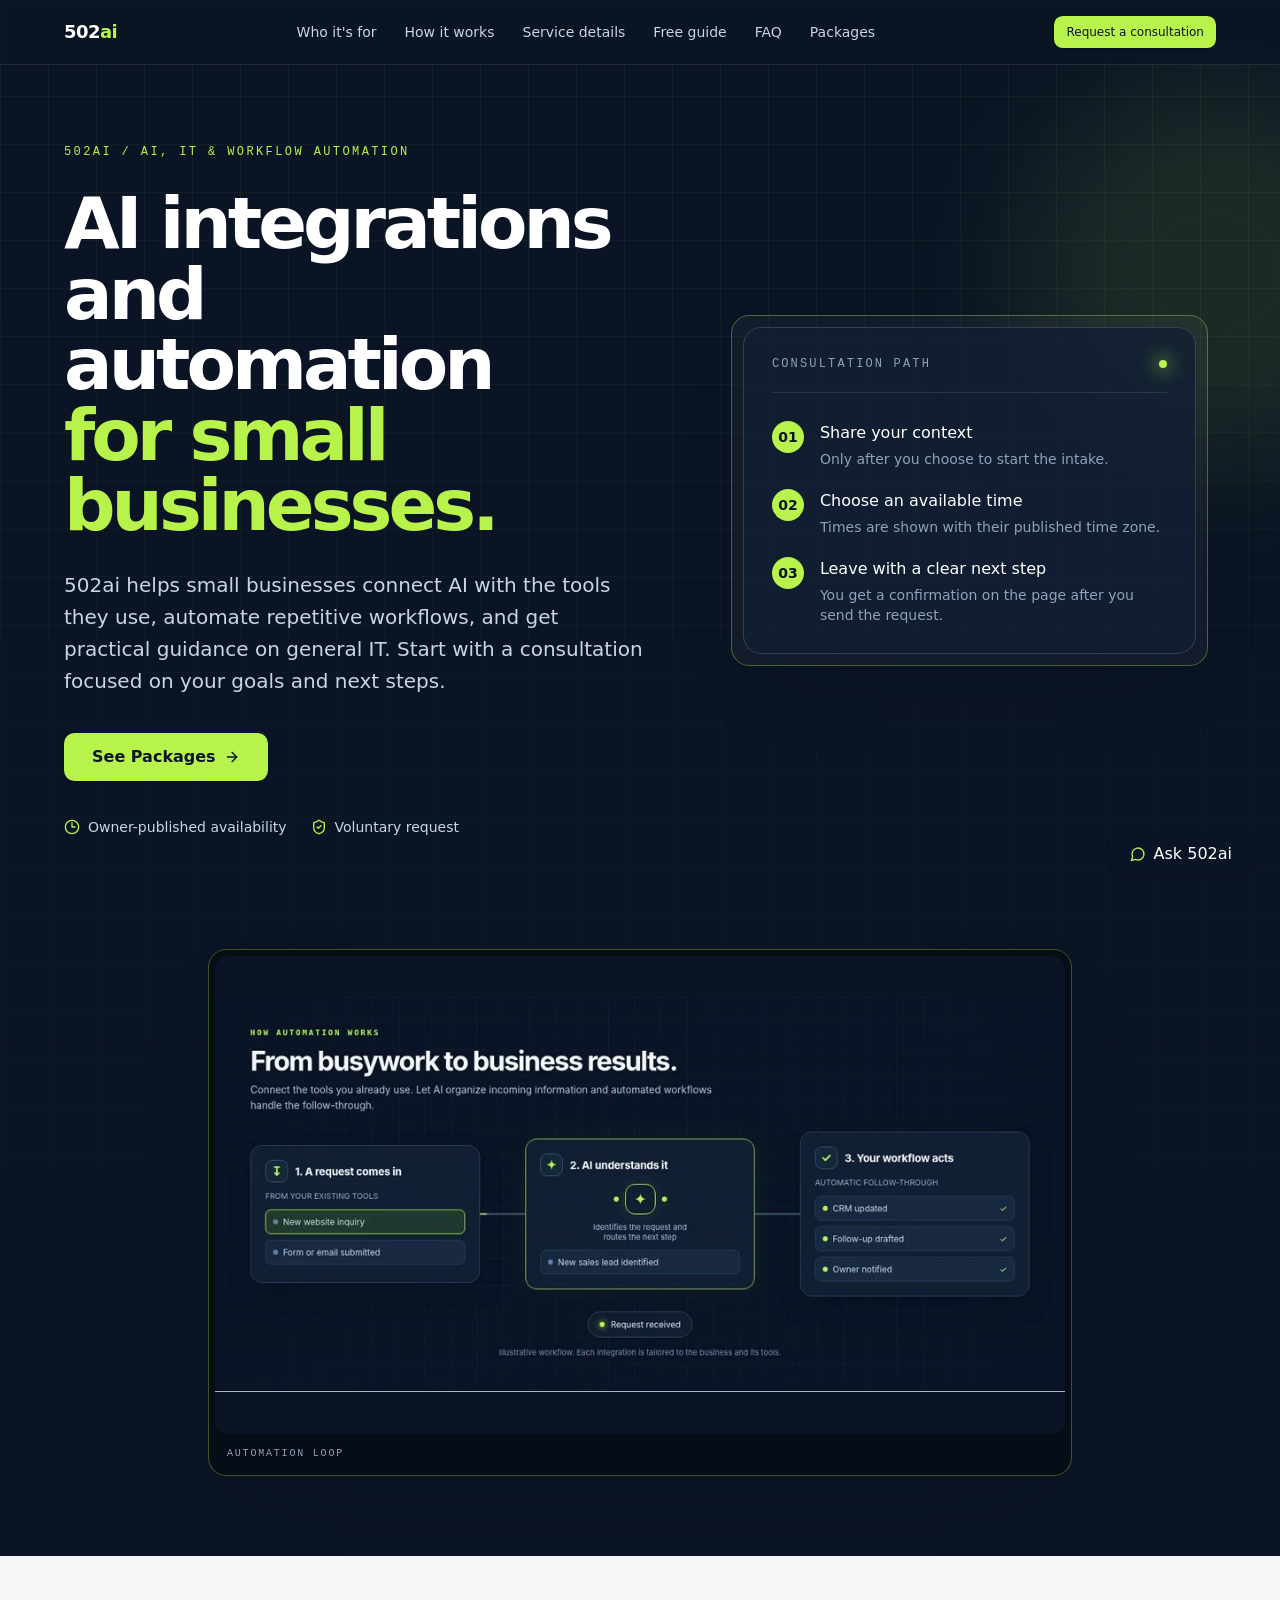
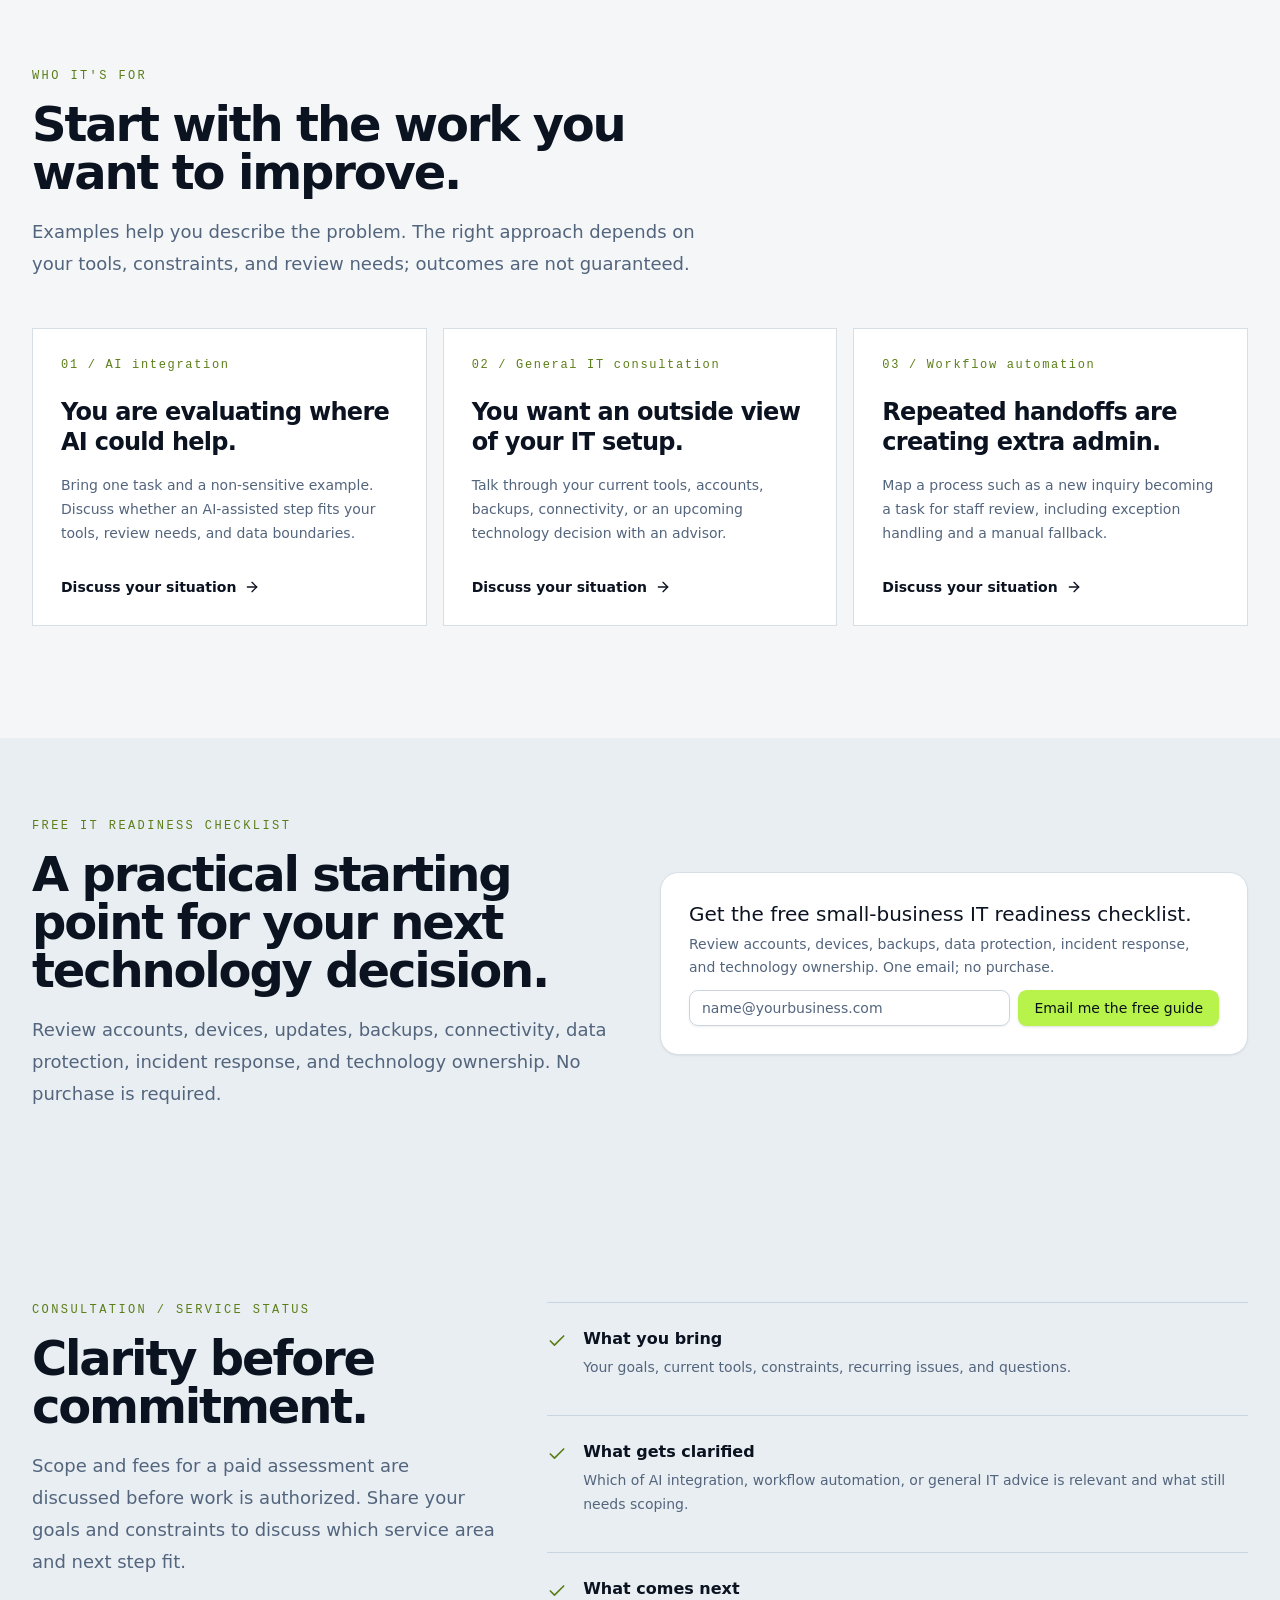
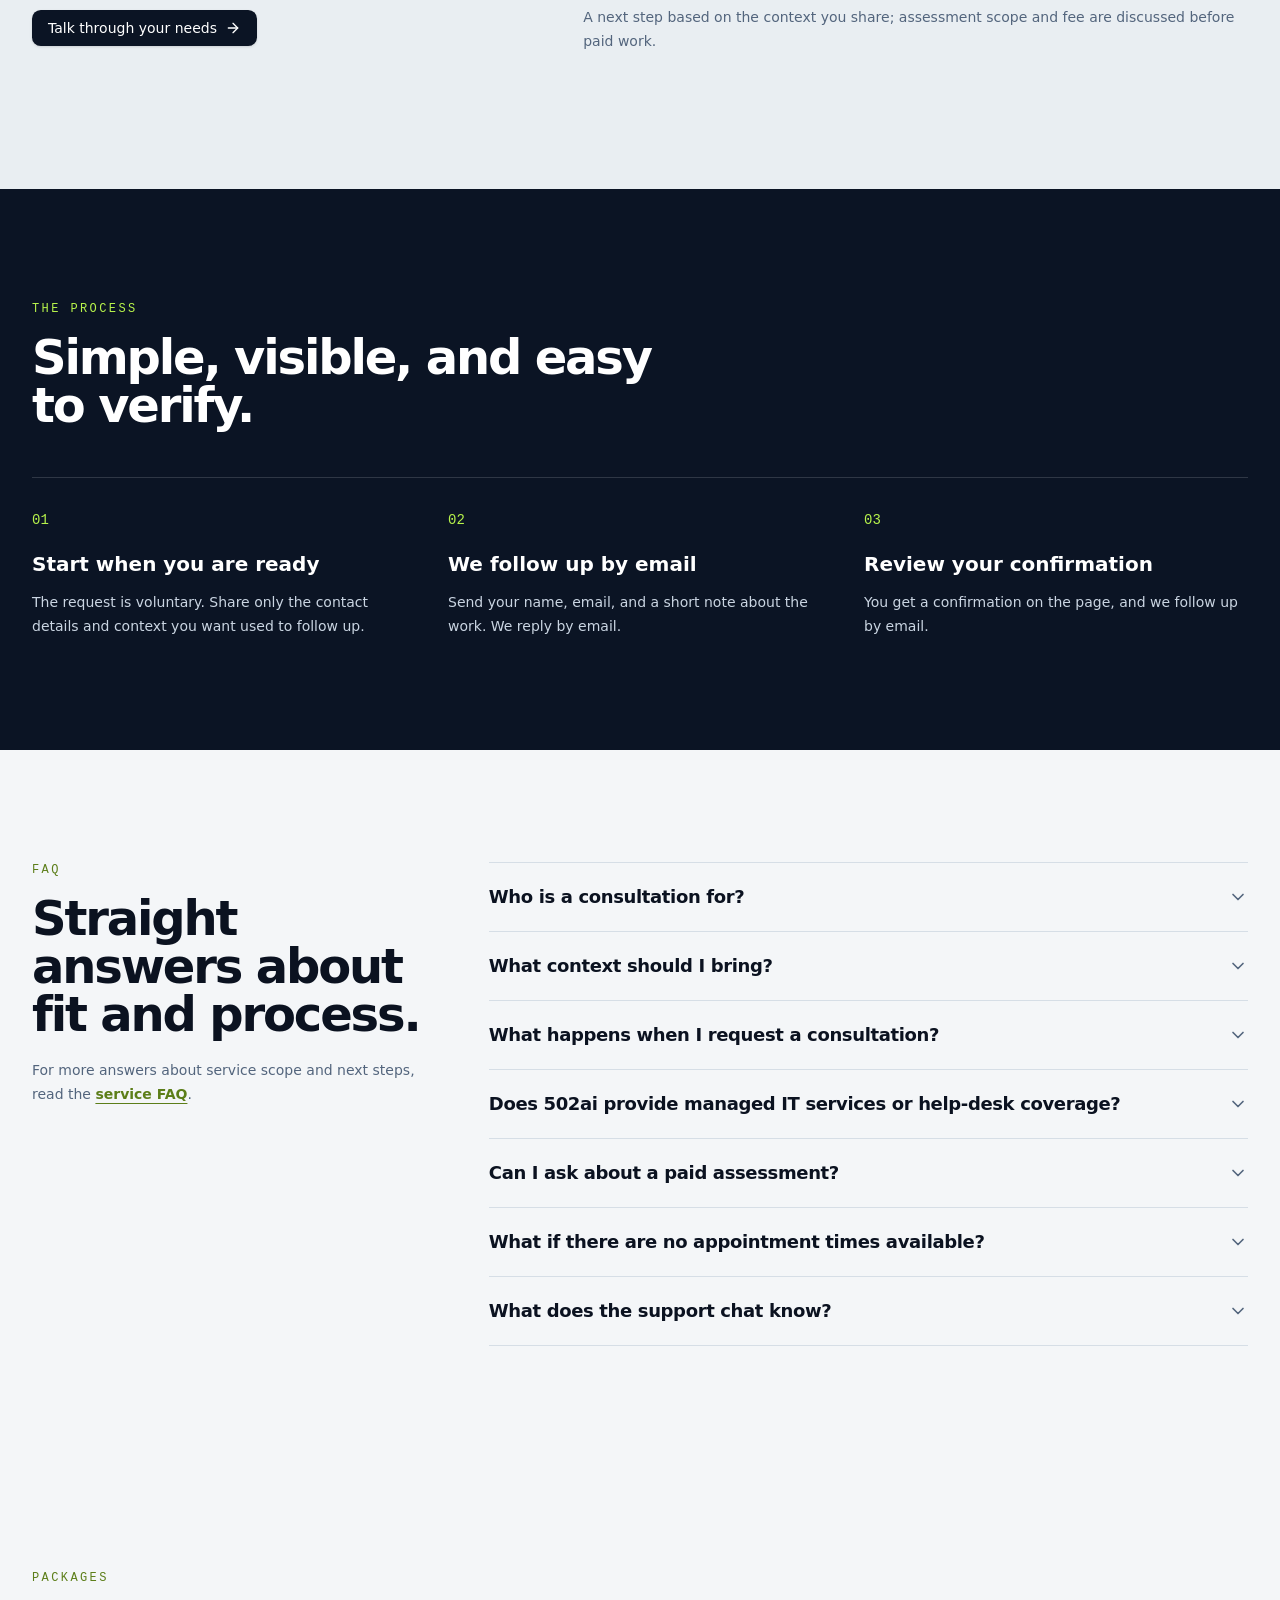
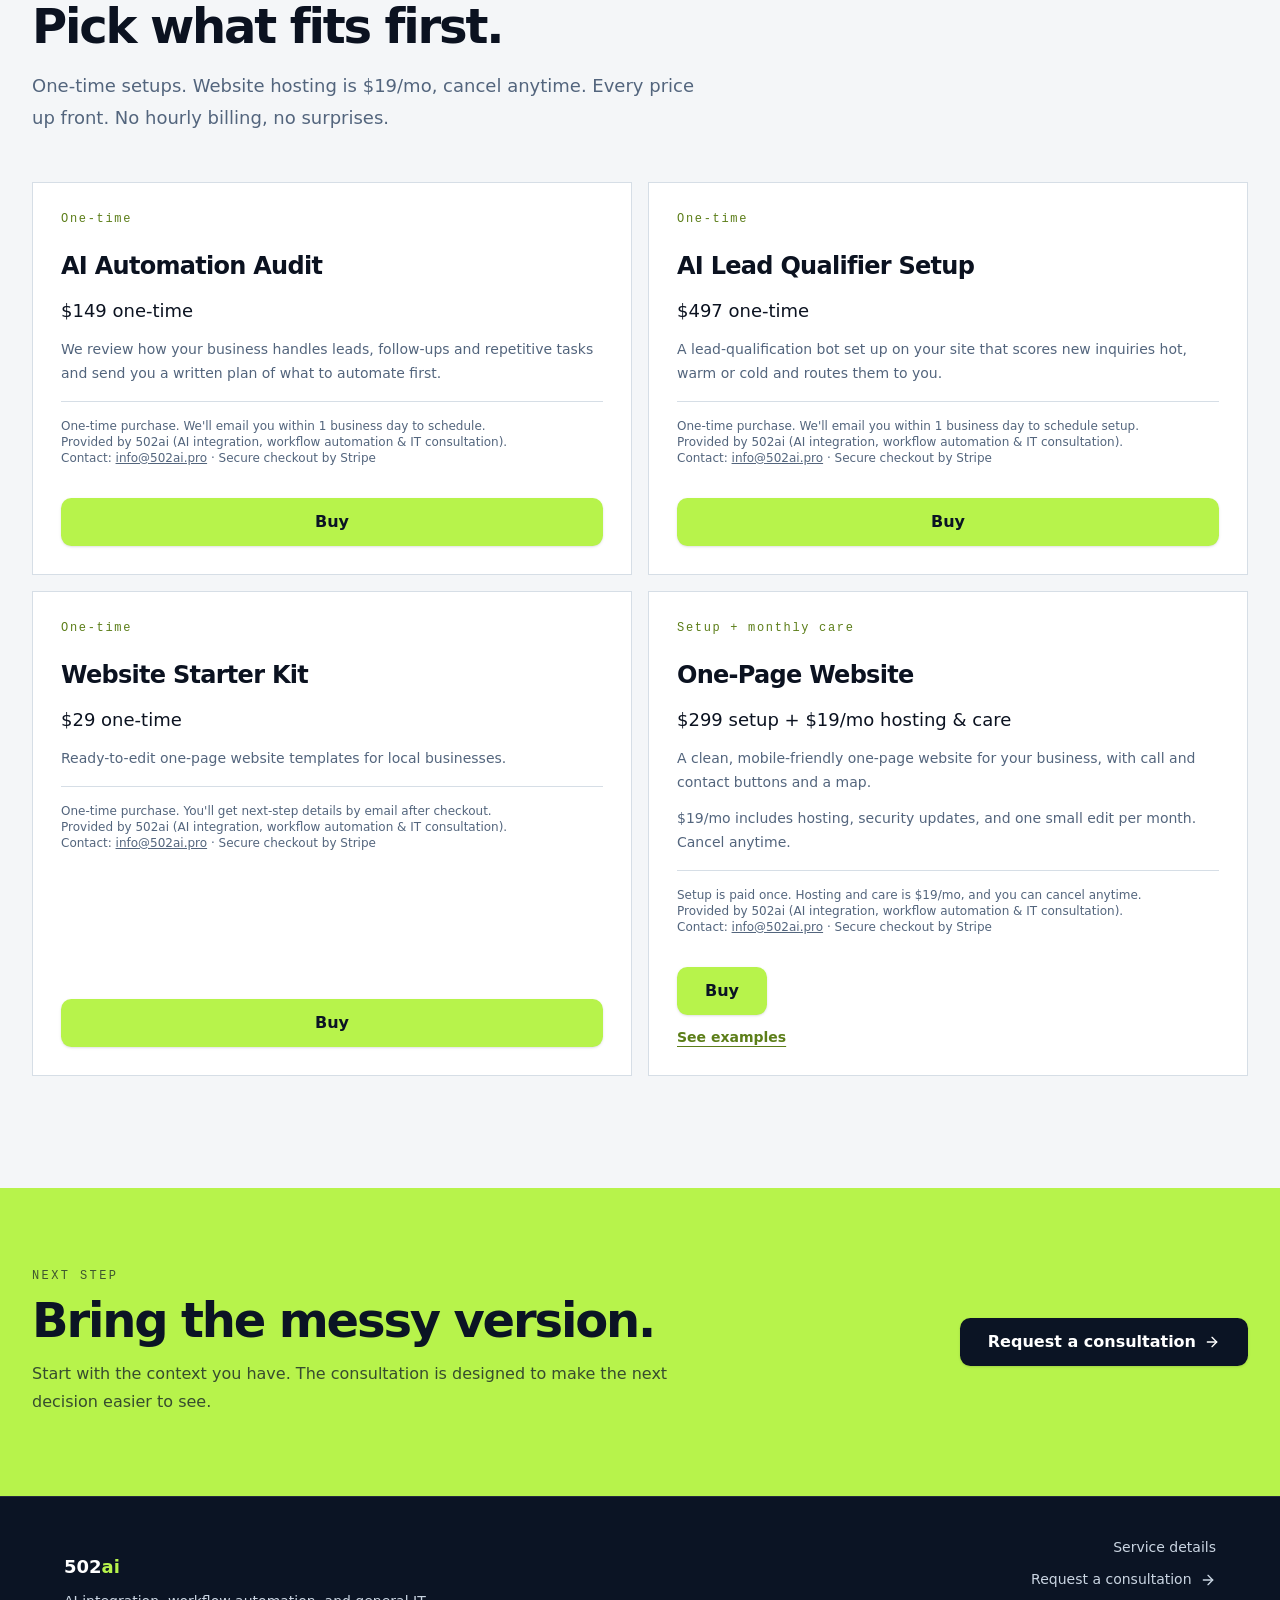
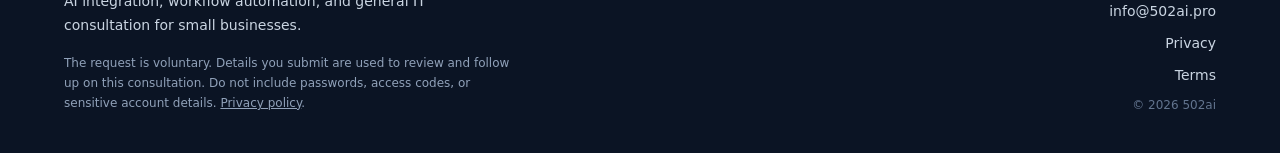
==== commit 8380d257: "Add the customer order portal and the public-site fixes. The portal reads its access token from the " ====
--- a/index.html
+++ b/index.html
@@ -1 +1 @@
-<!DOCTYPE html><html lang="en" dir="ltr"><head><meta charset="utf-8"><meta name="viewport" content="width=device-width, initial-scale=1"><link rel="stylesheet" href="_next/static/chunks/0__gtioi3s7lj.css" data-precedence="next"><link rel="preload" as="script" fetchpriority="low" href="_next/static/chunks/0fldi-4fgo6om.js"><script src="_next/static/chunks/0v95vu3h-w4fk.js" async=""></script><script src="_next/static/chunks/0lfxirqtvazlu.js" async=""></script><script src="_next/static/chunks/0l1_47-31-frg.js" async=""></script><script src="_next/static/chunks/0_~oc-q8md0.5.js" async=""></script><script src="_next/static/chunks/turbopack-06mkimn4y7oui.js" async=""></script><script src="_next/static/chunks/01xlw8hd842-c.js" async=""></script><script src="_next/static/chunks/00-csyj9a6t-x.js" async=""></script><script src="_next/static/chunks/0rse4l1ep731e.js" async=""></script><script src="_next/static/chunks/009zz1fhqhka-.js" async=""></script><script src="_next/static/chunks/12fk6u5hmqf47.js" async=""></script><script src="_next/static/chunks/0-q.mwi4mcrxv.js" async=""></script><script src="_next/static/chunks/0bn8dwyu2_uis.js" async=""></script><script src="_next/static/chunks/06d.wo8749jlh.js" async=""></script><script src="_next/static/chunks/0~isg1e2u99oy.js" async=""></script><script src="_next/static/chunks/054f8407ooxnb.js" async=""></script><script src="_next/static/chunks/0ojf.-gmc4uyp.js" async=""></script><script src="_next/static/chunks/0a0m3w8spjua4.js" async=""></script><meta name="next-size-adjust" content=""><meta name="theme-color" content="#0b1424"><title>502ai</title><meta name="description" content="Managed IT services from MuncyTech-Solutions for growing businesses."><meta name="application-name" content="502ai"><link rel="manifest" href="/manifest.webmanifest"><meta name="keywords" content="AI integration,workflow automation,IT consultation,small business,502ai"><meta property="og:title" content="502ai"><meta property="og:description" content="AI integration, workflow automation, and general IT consulting for small businesses."><meta property="og:site_name" content="502ai"><meta property="og:image" content="/opengraph-image.png"><meta property="og:image:type" content="image/png"><meta property="og:image:width" content="1200"><meta property="og:image:height" content="630"><meta property="og:image:alt" content="502ai"><meta property="og:type" content="website"><meta name="twitter:card" content="summary_large_image"><meta name="twitter:title" content="502ai"><meta name="twitter:description" content="AI integration, workflow automation, and general IT consulting for small businesses."><meta name="twitter:image" content="/opengraph-image.png"><meta name="twitter:image:alt" content="502ai"><meta name="twitter:image:type" content="image/png"><meta name="twitter:image:width" content="1200"><meta name="twitter:image:height" content="630"><link rel="icon" href="/icon.svg?icon.0nr6n2ke7qc_d.svg" sizes="any" type="image/svg+xml"><script src="_next/static/chunks/03~yq9q893hmn.js" nomodule=""></script><style>button[aria-label="Play automation animation"],button[aria-label="Pause automation animation"]{display:none!important}video::-webkit-media-controls,video::-webkit-media-controls-start-playback-button,video::-webkit-media-controls-overlay-play-button{display:none!important;-webkit-appearance:none}</style><style>@media (max-width:767px){footer{padding-bottom:5.5rem}}</style></head><body class="min-h-screen bg-background font-body text-foreground antialiased"><div hidden=""><!--$--><!--/$--></div><script>((a,b,c,d,e,f,g,h)=>{let i=document.documentElement,j=["light","dark"];function k(b){var c;(Array.isArray(a)?a:[a]).forEach(a=>{let c="class"===a,d=c&&f?e.map(a=>f[a]||a):e;c?(i.classList.remove(...d),i.classList.add(f&&f[b]?f[b]:b)):i.setAttribute(a,b)}),c=b,h&&j.includes(c)&&(i.style.colorScheme=c)}if(d)k(d);else try{let a=localStorage.getItem(b)||c,d=g&&"system"===a?window.matchMedia("(prefers-color-scheme: dark)").matches?"dark":"light":a;k(d)}catch(a){}})("class","theme","system",null,["light","dark"],null,true,true)</script><div class="displayfont_ef4580e2-module__H3jTgG__variable monofont_17b3faa7-module__HdOs8W__variable"><div class="bg-background"><header class="absolute inset-x-0 top-0 z-20 border-b border-white/10 bg-navy/80 text-white backdrop-blur"><div class="mx-auto flex h-16 max-w-[76rem] items-center justify-between gap-6 px-5 sm:px-8"><a class="lime-focus text-lg font-semibold tracking-[-0.03em]" href="/">502<span class="text-lime">ai</span></a><nav aria-label="Main" class="hidden items-center gap-7 text-sm text-slate-300 md:flex"><a class="lime-focus transition-colors hover:text-white" href="#paths">Who it's for</a><a class="lime-focus transition-colors hover:text-white" href="#process">How it works</a><a class="lime-focus transition-colors hover:text-white" href="/services">Service details</a><a class="lime-focus transition-colors hover:text-white" href="#free-guide">Free guide</a><a class="lime-focus transition-colors hover:text-white" href="#faq">FAQ</a><a class="lime-focus transition-colors hover:text-white" href="#packages">Packages</a></nav><a class="inline-flex items-center justify-center gap-2 whitespace-nowrap font-medium transition-all focus-visible:outline-none focus-visible:ring-2 focus-visible:ring-ring focus-visible:ring-offset-2 focus-visible:ring-offset-background disabled:pointer-events-none disabled:opacity-50 [&amp;_svg]:pointer-events-none [&amp;_svg]:size-4 [&amp;_svg]:shrink-0 shadow hover:shadow-md active:translate-y-px h-8 rounded-md px-3 text-xs bg-lime text-navy hover:bg-lime/90" href="/consultation">Request a consultation</a></div></header><a href="#packages" class="fixed bottom-4 left-1/2 -translate-x-1/2 z-50 md:hidden inline-flex items-center justify-center gap-2 whitespace-nowrap font-medium transition-all focus-visible:outline-none focus-visible:ring-2 focus-visible:ring-ring focus-visible:ring-offset-2 focus-visible:ring-offset-background disabled:pointer-events-none disabled:opacity-50 shadow hover:shadow-md active:translate-y-px h-11 px-6 text-base rounded-full bg-lime text-navy hover:bg-lime/90">Packages <svg xmlns="http://www.w3.org/2000/svg" width="20" height="20" viewBox="0 0 24 24" fill="none" stroke="currentColor" stroke-width="2" stroke-linecap="round" stroke-linejoin="round" class="lucide lucide-arrow-right" aria-hidden="true"><path d="M5 12h14"></path><path d="m12 5 7 7-7 7"></path></svg></a><main><section class="relative overflow-hidden bg-navy text-white"><div class="marketing-grid pointer-events-none absolute inset-0 opacity-70"></div><div class="pointer-events-none absolute -right-32 top-20 size-96 rounded-full bg-lime/10 blur-3xl"></div><div class="relative mx-auto grid min-h-[680px] max-w-[76rem] items-center gap-14 px-5 pb-20 pt-36 sm:px-8 lg:grid-cols-[1.08fr_0.92fr] lg:gap-20 lg:pb-28"><div class="max-w-3xl"><p class="mb-7 font-mono text-xs uppercase tracking-[0.2em] text-lime">502ai / AI, IT &amp; workflow automation</p><h1 class="max-w-4xl text-5xl font-semibold leading-[0.98] tracking-[-0.055em] sm:text-7xl">AI integrations and automation<span class="block text-lime">for small businesses.</span></h1><p class="mt-7 max-w-2xl text-lg leading-8 text-slate-300 sm:text-xl">502ai helps small businesses connect AI with the tools they use, automate repetitive workflows, and get practical guidance on general IT. Start with a consultation focused on your goals and next steps.</p><div class="mt-9 flex flex-col gap-3 sm:flex-row"><a class="inline-flex items-center justify-center gap-2 whitespace-nowrap transition-all focus-visible:outline-none focus-visible:ring-2 focus-visible:ring-ring focus-visible:ring-offset-2 focus-visible:ring-offset-background disabled:pointer-events-none disabled:opacity-50 [&amp;_svg]:pointer-events-none [&amp;_svg]:size-4 [&amp;_svg]:shrink-0 shadow hover:shadow-md active:translate-y-px h-12 rounded-lg px-7 text-base font-semibold bg-lime text-navy hover:bg-lime/90" href="#packages">See Packages <svg xmlns="http://www.w3.org/2000/svg" width="24" height="24" viewBox="0 0 24 24" fill="none" stroke="currentColor" stroke-width="2" stroke-linecap="round" stroke-linejoin="round" class="lucide lucide-arrow-right" aria-hidden="true"><path d="M5 12h14"></path><path d="m12 5 7 7-7 7"></path></svg></a></div><div class="mt-9 flex flex-wrap gap-x-6 gap-y-3 text-sm text-slate-300"><span class="inline-flex items-center gap-2"><svg xmlns="http://www.w3.org/2000/svg" width="24" height="24" viewBox="0 0 24 24" fill="none" stroke="currentColor" stroke-width="2" stroke-linecap="round" stroke-linejoin="round" class="lucide lucide-clock3 lucide-clock-3 size-4 text-lime" aria-hidden="true"><circle cx="12" cy="12" r="10"></circle><polyline points="12 6 12 12 16.5 12"></polyline></svg> Owner-published availability</span><span class="inline-flex items-center gap-2"><svg xmlns="http://www.w3.org/2000/svg" width="24" height="24" viewBox="0 0 24 24" fill="none" stroke="currentColor" stroke-width="2" stroke-linecap="round" stroke-linejoin="round" class="lucide lucide-shield-check size-4 text-lime" aria-hidden="true"><path d="M20 13c0 5-3.5 7.5-7.66 8.95a1 1 0 0 1-.67-.01C7.5 20.5 4 18 4 13V6a1 1 0 0 1 1-1c2 0 4.5-1.2 6.24-2.72a1.17 1.17 0 0 1 1.52 0C14.51 3.81 17 5 19 5a1 1 0 0 1 1 1z"></path><path d="m9 12 2 2 4-4"></path></svg> Voluntary request</span></div></div><div class="relative w-full max-w-[34rem] justify-self-center lg:justify-self-end"><div class="absolute inset-2 rounded-2xl border border-lime/35 bg-white/[0.04]"></div><div class="relative mx-3 my-4 rounded-2xl border border-white/15 bg-navy-soft/80 p-5 shadow-2xl sm:mx-5 sm:my-5 sm:p-7"><div class="flex items-center justify-between border-b border-white/10 pb-5"><span class="font-mono text-xs uppercase tracking-[0.18em] text-slate-400">Consultation path</span><span class="size-2 rounded-full bg-lime shadow-[0_0_18px_4px_rgb(183_243_75_/_0.45)]"></span></div><div class="space-y-5 pt-7"><div class="flex items-start gap-4"><span class="flex size-8 shrink-0 items-center justify-center rounded-full bg-lime text-sm font-semibold text-navy">0<!-- -->1</span><div class="min-w-0"><p class="font-medium leading-6 text-white">Share your context</p><p class="mt-1 text-sm leading-5 text-slate-400">Only after you choose to start the intake.</p></div></div><div class="flex items-start gap-4"><span class="flex size-8 shrink-0 items-center justify-center rounded-full bg-lime text-sm font-semibold text-navy">0<!-- -->2</span><div class="min-w-0"><p class="font-medium leading-6 text-white">Choose an available time</p><p class="mt-1 text-sm leading-5 text-slate-400">Times are shown with their published time zone.</p></div></div><div class="flex items-start gap-4"><span class="flex size-8 shrink-0 items-center justify-center rounded-full bg-lime text-sm font-semibold text-navy">0<!-- -->3</span><div class="min-w-0"><p class="font-medium leading-6 text-white">Leave with a clear next step</p><p class="mt-1 text-sm leading-5 text-slate-400">Confirmation reflects exactly what was selected.</p></div></div></div></div></div></div><div class="relative mx-auto w-full max-w-[76rem] px-5 pb-16 sm:px-8 sm:pb-20"><figure class="relative mx-auto w-full max-w-[54rem] overflow-hidden rounded-2xl border border-lime/30 bg-[#070d17] p-1.5 shadow-2xl"><img src="company_241554/uploads/automation-loop.webp" alt="502ai automation loop animation" width="960" height="446" loading="eager" decoding="async" draggable="false" class="block aspect-video w-full rounded-xl bg-navy object-contain"><figcaption class="px-3 pb-2 pt-3 font-mono text-[10px] uppercase tracking-[0.18em] text-slate-400">Automation loop</figcaption></figure></div></section><section id="paths" class="bg-background px-5 py-20 sm:px-8 sm:py-28"><div class="mx-auto max-w-[76rem]"><div class="max-w-2xl"><p class="font-mono text-xs uppercase tracking-[0.2em] text-brand-700">Who it's for</p><h2 class="mt-4 text-4xl font-semibold tracking-[-0.045em] text-foreground sm:text-5xl">Start with the work you want to improve.</h2><p class="mt-5 text-lg leading-8 text-muted-foreground">Examples help you describe the problem. The right approach depends on your tools, constraints, and review needs; outcomes are not guaranteed.</p></div><div class="mt-12 grid gap-4 lg:grid-cols-3"><article class="group flex min-h-64 flex-col justify-between border border-border bg-card p-7 transition-colors hover:border-brand-500/60"><div><p class="font-mono text-xs tracking-[0.14em] text-brand-700">01 / AI integration</p><h3 class="mt-6 text-2xl font-semibold leading-tight tracking-[-0.03em]">You are evaluating where AI could help.</h3><p class="mt-4 text-sm leading-6 text-muted-foreground">Bring one task and a non-sensitive example. Discuss whether an AI-assisted step fits your tools, review needs, and data boundaries.</p></div><a class="lime-focus mt-8 inline-flex items-center gap-2 text-sm font-semibold text-foreground" href="/consultation">Discuss your situation<!-- --> <svg xmlns="http://www.w3.org/2000/svg" width="24" height="24" viewBox="0 0 24 24" fill="none" stroke="currentColor" stroke-width="2" stroke-linecap="round" stroke-linejoin="round" class="lucide lucide-arrow-right size-4 transition-transform group-hover:translate-x-1" aria-hidden="true"><path d="M5 12h14"></path><path d="m12 5 7 7-7 7"></path></svg></a></article><article class="group flex min-h-64 flex-col justify-between border border-border bg-card p-7 transition-colors hover:border-brand-500/60"><div><p class="font-mono text-xs tracking-[0.14em] text-brand-700">02 / General IT consultation</p><h3 class="mt-6 text-2xl font-semibold leading-tight tracking-[-0.03em]">You want an outside view of your IT setup.</h3><p class="mt-4 text-sm leading-6 text-muted-foreground">Talk through your current tools, accounts, backups, connectivity, or an upcoming technology decision with an advisor.</p></div><a class="lime-focus mt-8 inline-flex items-center gap-2 text-sm font-semibold text-foreground" href="/consultation">Discuss your situation<!-- --> <svg xmlns="http://www.w3.org/2000/svg" width="24" height="24" viewBox="0 0 24 24" fill="none" stroke="currentColor" stroke-width="2" stroke-linecap="round" stroke-linejoin="round" class="lucide lucide-arrow-right size-4 transition-transform group-hover:translate-x-1" aria-hidden="true"><path d="M5 12h14"></path><path d="m12 5 7 7-7 7"></path></svg></a></article><article class="group flex min-h-64 flex-col justify-between border border-border bg-card p-7 transition-colors hover:border-brand-500/60"><div><p class="font-mono text-xs tracking-[0.14em] text-brand-700">03 / Workflow automation</p><h3 class="mt-6 text-2xl font-semibold leading-tight tracking-[-0.03em]">Repeated handoffs are creating extra admin.</h3><p class="mt-4 text-sm leading-6 text-muted-foreground">Map a process such as a new inquiry becoming a task for staff review, including exception handling and a manual fallback.</p></div><a class="lime-focus mt-8 inline-flex items-center gap-2 text-sm font-semibold text-foreground" href="/consultation">Discuss your situation<!-- --> <svg xmlns="http://www.w3.org/2000/svg" width="24" height="24" viewBox="0 0 24 24" fill="none" stroke="currentColor" stroke-width="2" stroke-linecap="round" stroke-linejoin="round" class="lucide lucide-arrow-right size-4 transition-transform group-hover:translate-x-1" aria-hidden="true"><path d="M5 12h14"></path><path d="m12 5 7 7-7 7"></path></svg></a></article></div></div></section><section id="free-guide" class="bg-[#e9eef2] px-5 py-16 sm:px-8 sm:py-20"><div class="mx-auto grid max-w-[76rem] gap-10 lg:grid-cols-[1fr_1fr] lg:items-center"><div class="max-w-2xl"><p class="font-mono text-xs uppercase tracking-[0.2em] text-brand-700">Free IT readiness checklist</p><h2 class="mt-4 text-4xl font-semibold tracking-[-0.045em] text-foreground sm:text-5xl">A practical starting point for your next technology decision.</h2><p class="mt-5 text-lg leading-8 text-muted-foreground">Review accounts, devices, updates, backups, connectivity, data protection, incident response, and technology ownership. No purchase is required.</p></div><div class="rounded-2xl border border-border bg-card p-5 shadow-sm sm:p-7"><div class="flex flex-col gap-3"><div class="flex flex-col gap-1"><p class="font-display text-xl text-foreground leading-snug">Get the free small-business IT readiness checklist.</p><p class="text-small text-muted-foreground leading-relaxed">Review accounts, devices, backups, data protection, incident response, and technology ownership. One email; no purchase.</p></div><form action="mailto:info@502ai.pro" method="post" enctype="text/plain" class="flex flex-col gap-2 sm:flex-row sm:items-start sm:gap-2"><div class="flex-1 space-y-1"><input type="email" class="flex w-full rounded-md border border-input bg-transparent px-3 py-1 text-base shadow-sm transition-colors file:border-0 file:bg-transparent file:text-sm file:font-medium file:text-foreground placeholder:text-muted-foreground focus-visible:outline-none focus-visible:ring-1 focus-visible:ring-ring disabled:cursor-not-allowed disabled:opacity-50 md:text-sm h-9" inputmode="email" autocomplete="email" placeholder="name@yourbusiness.com" aria-label="Email address" id="_R_f6qnpf9lb_-form-item" aria-describedby="_R_f6qnpf9lb_-form-item-description" aria-invalid="false" name="email" value=""></div><button class="inline-flex items-center justify-center gap-2 whitespace-nowrap rounded-md text-sm font-medium transition-all focus-visible:outline-none focus-visible:ring-2 focus-visible:ring-ring focus-visible:ring-offset-2 focus-visible:ring-offset-background disabled:pointer-events-none disabled:opacity-50 [&amp;_svg]:pointer-events-none [&amp;_svg]:size-4 [&amp;_svg]:shrink-0 bg-primary text-primary-foreground shadow hover:bg-primary/90 hover:shadow-md active:translate-y-px h-9 px-4 py-2 sm:w-auto w-full" type="submit"><span>Email me the free guide</span></button></form></div></div></div></section><section class="bg-[#e9eef2] px-5 py-20 sm:px-8 sm:py-28"><div class="mx-auto grid max-w-[76rem] gap-12 lg:grid-cols-[0.8fr_1.2fr] lg:items-start"><div><p class="font-mono text-xs uppercase tracking-[0.2em] text-brand-700">Consultation / service status</p><h2 class="mt-4 text-4xl font-semibold tracking-[-0.045em] text-foreground sm:text-5xl">Clarity before commitment.</h2><p class="mt-5 text-lg leading-8 text-muted-foreground">Scope and fees for a paid assessment are discussed before work is authorized. Share your goals and constraints to discuss which service area and next step fit.</p><a class="inline-flex items-center justify-center gap-2 whitespace-nowrap rounded-md text-sm font-medium transition-all focus-visible:outline-none focus-visible:ring-2 focus-visible:ring-ring focus-visible:ring-offset-2 focus-visible:ring-offset-background disabled:pointer-events-none disabled:opacity-50 [&amp;_svg]:pointer-events-none [&amp;_svg]:size-4 [&amp;_svg]:shrink-0 shadow hover:shadow-md active:translate-y-px h-9 px-4 py-2 mt-8 bg-navy text-white hover:bg-navy-soft" href="/consultation">Talk through your needs <svg xmlns="http://www.w3.org/2000/svg" width="24" height="24" viewBox="0 0 24 24" fill="none" stroke="currentColor" stroke-width="2" stroke-linecap="round" stroke-linejoin="round" class="lucide lucide-arrow-right" aria-hidden="true"><path d="M5 12h14"></path><path d="m12 5 7 7-7 7"></path></svg></a></div><div class="grid gap-3"><div class="flex gap-4 border-t border-slate-300 py-6"><svg xmlns="http://www.w3.org/2000/svg" width="24" height="24" viewBox="0 0 24 24" fill="none" stroke="currentColor" stroke-width="2" stroke-linecap="round" stroke-linejoin="round" class="lucide lucide-check mt-1 size-5 shrink-0 text-brand-700" aria-hidden="true"><path d="M20 6 9 17l-5-5"></path></svg><div><h3 class="font-semibold text-foreground">What you bring</h3><p class="mt-1 text-sm leading-6 text-muted-foreground">Your goals, current tools, constraints, recurring issues, and questions.</p></div></div><div class="flex gap-4 border-t border-slate-300 py-6"><svg xmlns="http://www.w3.org/2000/svg" width="24" height="24" viewBox="0 0 24 24" fill="none" stroke="currentColor" stroke-width="2" stroke-linecap="round" stroke-linejoin="round" class="lucide lucide-check mt-1 size-5 shrink-0 text-brand-700" aria-hidden="true"><path d="M20 6 9 17l-5-5"></path></svg><div><h3 class="font-semibold text-foreground">What gets clarified</h3><p class="mt-1 text-sm leading-6 text-muted-foreground">Which of AI integration, workflow automation, or general IT advice is relevant and what still needs scoping.</p></div></div><div class="flex gap-4 border-t border-slate-300 py-6"><svg xmlns="http://www.w3.org/2000/svg" width="24" height="24" viewBox="0 0 24 24" fill="none" stroke="currentColor" stroke-width="2" stroke-linecap="round" stroke-linejoin="round" class="lucide lucide-check mt-1 size-5 shrink-0 text-brand-700" aria-hidden="true"><path d="M20 6 9 17l-5-5"></path></svg><div><h3 class="font-semibold text-foreground">What comes next</h3><p class="mt-1 text-sm leading-6 text-muted-foreground">A next step based on the context you share; assessment scope and fee are discussed before paid work.</p></div></div></div></div></section><section id="process" class="bg-navy px-5 py-20 text-white sm:px-8 sm:py-28"><div class="mx-auto max-w-[76rem]"><div class="max-w-2xl"><p class="font-mono text-xs uppercase tracking-[0.2em] text-lime">The process</p><h2 class="mt-4 text-4xl font-semibold tracking-[-0.045em] sm:text-5xl">Simple, visible, and easy to verify.</h2></div><div class="mt-12 grid gap-8 border-t border-white/15 pt-8 md:grid-cols-3"><div><p class="font-mono text-sm text-lime">01</p><h3 class="mt-5 text-xl font-semibold">Start when you are ready</h3><p class="mt-3 text-sm leading-6 text-slate-300">The request is voluntary. Share only the contact details and context you want used to follow up.</p></div><div><p class="font-mono text-sm text-lime">02</p><h3 class="mt-5 text-xl font-semibold">Choose an owner-published time</h3><p class="mt-3 text-sm leading-6 text-slate-300">The picker shows future appointments in the time zone selected by the owner.</p></div><div><p class="font-mono text-sm text-lime">03</p><h3 class="mt-5 text-xl font-semibold">Review your confirmation</h3><p class="mt-3 text-sm leading-6 text-slate-300">The page shows the reserved time, request reference, and next step after you confirm.</p></div></div></div></section><section id="faq" class="bg-background px-5 py-20 sm:px-8 sm:py-28"><div class="mx-auto grid max-w-[76rem] gap-12 lg:grid-cols-[0.7fr_1.3fr]"><div><p class="font-mono text-xs uppercase tracking-[0.2em] text-brand-700">FAQ</p><h2 class="mt-4 text-4xl font-semibold tracking-[-0.045em] sm:text-5xl">Straight answers about fit and process.</h2><p class="mt-5 max-w-md text-sm leading-6 text-muted-foreground">For more answers about service scope and next steps, read the<!-- --> <a class="lime-focus font-semibold text-brand-700 underline underline-offset-4" href="/faq">service FAQ</a>.</p></div><div class="divide-y divide-border border-y border-border"><details class="group py-5"><summary class="flex cursor-pointer list-none items-center justify-between gap-5 text-lg font-semibold tracking-[-0.02em] marker:hidden">Who is a consultation for?<svg xmlns="http://www.w3.org/2000/svg" width="24" height="24" viewBox="0 0 24 24" fill="none" stroke="currentColor" stroke-width="2" stroke-linecap="round" stroke-linejoin="round" class="lucide lucide-chevron-down size-5 shrink-0 text-muted-foreground transition-transform group-open:rotate-180" aria-hidden="true"><path d="m6 9 6 6 6-6"></path></svg></summary><p class="max-w-2xl pt-4 text-sm leading-7 text-muted-foreground">It is for small-business owners exploring AI integration, workflow automation, or general IT advice.</p></details><details class="group py-5"><summary class="flex cursor-pointer list-none items-center justify-between gap-5 text-lg font-semibold tracking-[-0.02em] marker:hidden">What context should I bring?<svg xmlns="http://www.w3.org/2000/svg" width="24" height="24" viewBox="0 0 24 24" fill="none" stroke="currentColor" stroke-width="2" stroke-linecap="round" stroke-linejoin="round" class="lucide lucide-chevron-down size-5 shrink-0 text-muted-foreground transition-transform group-open:rotate-180" aria-hidden="true"><path d="m6 9 6 6 6-6"></path></svg></summary><p class="max-w-2xl pt-4 text-sm leading-7 text-muted-foreground">Your goal, current tools, one example of the task or issue, constraints, and questions are useful. A short summary is enough; do not share passwords or sensitive records.</p></details><details class="group py-5"><summary class="flex cursor-pointer list-none items-center justify-between gap-5 text-lg font-semibold tracking-[-0.02em] marker:hidden">What happens when I request a consultation?<svg xmlns="http://www.w3.org/2000/svg" width="24" height="24" viewBox="0 0 24 24" fill="none" stroke="currentColor" stroke-width="2" stroke-linecap="round" stroke-linejoin="round" class="lucide lucide-chevron-down size-5 shrink-0 text-muted-foreground transition-transform group-open:rotate-180" aria-hidden="true"><path d="m6 9 6 6 6-6"></path></svg></summary><p class="max-w-2xl pt-4 text-sm leading-7 text-muted-foreground">You choose what context to submit, then select a future owner-published appointment time if one is available. After you confirm, the page shows the reserved time, request reference, and next step.</p></details><details class="group py-5"><summary class="flex cursor-pointer list-none items-center justify-between gap-5 text-lg font-semibold tracking-[-0.02em] marker:hidden">Does 502ai provide managed IT services or help-desk coverage?<svg xmlns="http://www.w3.org/2000/svg" width="24" height="24" viewBox="0 0 24 24" fill="none" stroke="currentColor" stroke-width="2" stroke-linecap="round" stroke-linejoin="round" class="lucide lucide-chevron-down size-5 shrink-0 text-muted-foreground transition-transform group-open:rotate-180" aria-hidden="true"><path d="m6 9 6 6 6-6"></path></svg></summary><p class="max-w-2xl pt-4 text-sm leading-7 text-muted-foreground">No. 502ai offers general IT consultation and advisory work, but does not manage a company’s IT department or provide ongoing managed services or help-desk coverage.</p></details><details class="group py-5"><summary class="flex cursor-pointer list-none items-center justify-between gap-5 text-lg font-semibold tracking-[-0.02em] marker:hidden">Can I ask about a paid assessment?<svg xmlns="http://www.w3.org/2000/svg" width="24" height="24" viewBox="0 0 24 24" fill="none" stroke="currentColor" stroke-width="2" stroke-linecap="round" stroke-linejoin="round" class="lucide lucide-chevron-down size-5 shrink-0 text-muted-foreground transition-transform group-open:rotate-180" aria-hidden="true"><path d="m6 9 6 6 6-6"></path></svg></summary><p class="max-w-2xl pt-4 text-sm leading-7 text-muted-foreground">Yes. Request a consultation or email info@502ai.pro to discuss a paid assessment. Ask for the proposed scope and fee before authorizing work; no fixed price is stated here.</p></details><details class="group py-5"><summary class="flex cursor-pointer list-none items-center justify-between gap-5 text-lg font-semibold tracking-[-0.02em] marker:hidden">What if there are no appointment times available?<svg xmlns="http://www.w3.org/2000/svg" width="24" height="24" viewBox="0 0 24 24" fill="none" stroke="currentColor" stroke-width="2" stroke-linecap="round" stroke-linejoin="round" class="lucide lucide-chevron-down size-5 shrink-0 text-muted-foreground transition-transform group-open:rotate-180" aria-hidden="true"><path d="m6 9 6 6 6-6"></path></svg></summary><p class="max-w-2xl pt-4 text-sm leading-7 text-muted-foreground">The consultation page will say when no owner-published times are available. You can still email 502ai at info@502ai.pro to ask about the next step.</p></details><details class="group py-5"><summary class="flex cursor-pointer list-none items-center justify-between gap-5 text-lg font-semibold tracking-[-0.02em] marker:hidden">What does the support chat know?<svg xmlns="http://www.w3.org/2000/svg" width="24" height="24" viewBox="0 0 24 24" fill="none" stroke="currentColor" stroke-width="2" stroke-linecap="round" stroke-linejoin="round" class="lucide lucide-chevron-down size-5 shrink-0 text-muted-foreground transition-transform group-open:rotate-180" aria-hidden="true"><path d="m6 9 6 6 6-6"></path></svg></summary><p class="max-w-2xl pt-4 text-sm leading-7 text-muted-foreground">It can explain the published consultation process and the situations described on this page. It should not invent services, prices, guarantees, testimonials, or appointment times.</p></details></div></div></section><section id="packages" class="bg-background px-5 py-20 sm:px-8 sm:py-28"><div class="mx-auto max-w-[76rem]"><div class="max-w-2xl"><p class="font-mono text-xs uppercase tracking-[0.2em] text-brand-700">Packages</p><h2 class="mt-4 text-4xl font-semibold tracking-[-0.045em] sm:text-5xl">Pick what fits first.</h2><p class="mt-5 text-lg leading-8 text-muted-foreground">One-time setups with no subscription. Choose a package and we'll follow up by email.</p></div><div class="mt-12 grid gap-4 lg:grid-cols-3"><article class="group flex min-h-64 flex-col justify-between border border-border bg-card p-7 transition-colors hover:border-brand-500/60"><div><p class="font-mono text-xs tracking-[0.14em] text-brand-700">One-time</p><h3 class="mt-6 text-2xl font-semibold leading-tight tracking-[-0.03em]">AI Automation Audit</h3><p class="mt-4 text-lg leading-7 text-foreground">$149 one-time</p><p class="mt-3 text-sm leading-6 text-muted-foreground">We review how your business handles leads, follow-ups and repetitive tasks and send you a written plan of what to automate first.</p><div class="mt-4 text-xs text-muted-foreground border-t border-border pt-4"><p>One-time purchase. We'll email you within 1 business day to schedule.</p><p>Provided by 502ai (AI integration, workflow automation &amp; IT consultation).</p><p>Contact: <a href="mailto:info@502ai.pro" class="underline hover:text-foreground">info@502ai.pro</a> · Secure checkout by Stripe</p></div></div><a class="mt-8 inline-flex items-center justify-center gap-2 whitespace-nowrap transition-all focus-visible:outline-none focus-visible:ring-2 focus-visible:ring-ring focus-visible:ring-offset-2 focus-visible:ring-offset-background disabled:pointer-events-none disabled:opacity-50 [&_svg]:pointer-events-none [&_svg]:size-4 [&_svg]:shrink-0 shadow hover:shadow-md active:translate-y-px h-12 rounded-lg px-7 text-base font-semibold bg-lime text-navy hover:bg-lime/90" href="https://buy.stripe.com/4gM7sM2zK5vr25JfIFcjS1c">Buy</a></article><article class="group flex min-h-64 flex-col justify-between border border-border bg-card p-7 transition-colors hover:border-brand-500/60"><div><p class="font-mono text-xs tracking-[0.14em] text-brand-700">One-time</p><h3 class="mt-6 text-2xl font-semibold leading-tight tracking-[-0.03em]">AI Lead Qualifier Setup</h3><p class="mt-4 text-lg leading-7 text-foreground">$497 one-time</p><p class="mt-3 text-sm leading-6 text-muted-foreground">A lead-qualification bot set up on your site that scores new inquiries hot, warm or cold and routes them to you.</p><div class="mt-4 text-xs text-muted-foreground border-t border-border pt-4"><p>One-time purchase. We'll email you within 1 business day to schedule setup.</p><p>Provided by 502ai (AI integration, workflow automation &amp; IT consultation).</p><p>Contact: <a href="mailto:info@502ai.pro" class="underline hover:text-foreground">info@502ai.pro</a> · Secure checkout by Stripe</p></div></div><a class="mt-8 inline-flex items-center justify-center gap-2 whitespace-nowrap transition-all focus-visible:outline-none focus-visible:ring-2 focus-visible:ring-ring focus-visible:ring-offset-2 focus-visible:ring-offset-background disabled:pointer-events-none disabled:opacity-50 [&_svg]:pointer-events-none [&_svg]:size-4 [&_svg]:shrink-0 shadow hover:shadow-md active:translate-y-px h-12 rounded-lg px-7 text-base font-semibold bg-lime text-navy hover:bg-lime/90" href="https://buy.stripe.com/4gM9AU4HScXT39N3ZXcjS1b">Buy</a></article><article class="group flex min-h-64 flex-col justify-between border border-border bg-card p-7 transition-colors hover:border-brand-500/60"><div><p class="font-mono text-xs tracking-[0.14em] text-brand-700">One-time</p><h3 class="mt-6 text-2xl font-semibold leading-tight tracking-[-0.03em]">Website Starter Kit</h3><p class="mt-4 text-lg leading-7 text-foreground">$29 one-time</p><p class="mt-3 text-sm leading-6 text-muted-foreground">Ready-to-edit one-page website templates for local businesses.</p><div class="mt-4 text-xs text-muted-foreground border-t border-border pt-4"><p>One-time purchase. You'll get next-step details by email after checkout.</p><p>Provided by 502ai (AI integration, workflow automation &amp; IT consultation).</p><p>Contact: <a href="mailto:info@502ai.pro" class="underline hover:text-foreground">info@502ai.pro</a> · Secure checkout by Stripe</p></div></div><a class="mt-8 inline-flex items-center justify-center gap-2 whitespace-nowrap transition-all focus-visible:outline-none focus-visible:ring-2 focus-visible:ring-ring focus-visible:ring-offset-2 focus-visible:ring-offset-background disabled:pointer-events-none disabled:opacity-50 [&_svg]:pointer-events-none [&_svg]:size-4 [&_svg]:shrink-0 shadow hover:shadow-md active:translate-y-px h-12 rounded-lg px-7 text-base font-semibold bg-lime text-navy hover:bg-lime/90" href="https://buy.stripe.com/7sY3cwb6ge1X6lZ2VTcjS1d">Buy</a></article></div></div></section><section class="bg-lime px-5 py-16 sm:px-8 sm:py-20"><div class="mx-auto flex max-w-[76rem] flex-col gap-7 md:flex-row md:items-center md:justify-between"><div class="max-w-2xl"><p class="font-mono text-xs uppercase tracking-[0.2em] text-navy/70">Next step</p><h2 class="mt-3 text-4xl font-semibold tracking-[-0.045em] text-navy sm:text-5xl">Bring the messy version.</h2><p class="mt-4 text-base leading-7 text-navy/75">Start with the context you have. The consultation is designed to make the next decision easier to see.</p></div><a class="inline-flex items-center justify-center gap-2 whitespace-nowrap transition-all focus-visible:outline-none focus-visible:ring-2 focus-visible:ring-ring focus-visible:ring-offset-2 focus-visible:ring-offset-background disabled:pointer-events-none disabled:opacity-50 [&amp;_svg]:pointer-events-none [&amp;_svg]:size-4 [&amp;_svg]:shrink-0 shadow hover:shadow-md active:translate-y-px h-12 rounded-lg px-7 text-base font-semibold shrink-0 bg-navy text-white hover:bg-navy-soft" href="/consultation">Request a consultation <svg xmlns="http://www.w3.org/2000/svg" width="24" height="24" viewBox="0 0 24 24" fill="none" stroke="currentColor" stroke-width="2" stroke-linecap="round" stroke-linejoin="round" class="lucide lucide-arrow-right" aria-hidden="true"><path d="M5 12h14"></path><path d="m12 5 7 7-7 7"></path></svg></a></div></section></main><div class="fixed bottom-4 right-4 z-50 flex flex-col items-end gap-3 sm:bottom-6 sm:right-6"><button class="inline-flex items-center justify-center gap-2 whitespace-nowrap font-medium transition-all focus-visible:outline-none focus-visible:ring-2 focus-visible:ring-ring focus-visible:ring-offset-2 focus-visible:ring-offset-background disabled:pointer-events-none disabled:opacity-50 [&amp;_svg]:pointer-events-none [&amp;_svg]:size-4 [&amp;_svg]:shrink-0 shadow hover:shadow-md active:translate-y-px h-11 px-6 text-base chat-launcher rounded-full bg-navy text-white hover:bg-navy-soft" type="button" aria-label="Open 502ai support chat"><svg xmlns="http://www.w3.org/2000/svg" width="24" height="24" viewBox="0 0 24 24" fill="none" stroke="currentColor" stroke-width="2" stroke-linecap="round" stroke-linejoin="round" class="lucide lucide-message-circle size-5 text-lime" aria-hidden="true"><path d="M7.9 20A9 9 0 1 0 4 16.1L2 22Z"></path></svg><span class="hidden sm:inline">Ask 502ai</span></button></div><footer class="border-t border-white/10 bg-navy text-slate-300"><div class="mx-auto grid max-w-[76rem] gap-8 px-5 py-10 sm:px-8 md:grid-cols-[1fr_auto] md:items-end"><div><p class="text-lg font-semibold text-white">502<span class="text-lime">ai</span></p><p class="mt-2 max-w-md text-sm leading-6">AI integration, workflow automation, and general IT consultation for small businesses.</p><p id="privacy-note" class="mt-4 max-w-md text-xs leading-5 text-slate-400">The request is voluntary. Details you submit are used to review and follow up on this consultation. Do not include passwords, access codes, or sensitive account details.</p></div><div class="flex flex-col gap-3 text-sm md:items-end"><a class="lime-focus hover:text-white" href="/services">Service details</a><a class="lime-focus hover:text-white" href="/consultation">Request a consultation <svg xmlns="http://www.w3.org/2000/svg" width="24" height="24" viewBox="0 0 24 24" fill="none" stroke="currentColor" stroke-width="2" stroke-linecap="round" stroke-linejoin="round" class="lucide lucide-arrow-right ml-1 inline size-4" aria-hidden="true"><path d="M5 12h14"></path><path d="m12 5 7 7-7 7"></path></svg></a><a class="lime-focus hover:text-white" href="mailto:info@502ai.pro">info@502ai.pro</a><p class="text-xs text-slate-500">© <!-- -->2026<!-- --> 502ai</p></div></div></footer></div><!--$--><!--/$--><section aria-label="Notifications alt+T" tabindex="-1" aria-live="polite" aria-relevant="additions text" aria-atomic="false"></section></div><script src="_next/static/chunks/0fldi-4fgo6om.js" id="_R_" async=""></script><script>(self.__next_f=self.__next_f||[]).push([0])</script><script>self.__next_f.push([1,"1:\"$Sreact.fragment\"\n3:I[39756,[\"/_next/static/chunks/01xlw8hd842-c.js\",\"/_next/static/chunks/00-csyj9a6t-x.js\"],\"default\"]\n4:I[37457,[\"/_next/static/chunks/01xlw8hd842-c.js\",\"/_next/static/chunks/00-csyj9a6t-x.js\"],\"default\"]\n5:I[22016,[\"/_next/static/chunks/0rse4l1ep731e.js\",\"/_next/static/chunks/009zz1fhqhka-.js\",\"/_next/static/chunks/12fk6u5hmqf47.js\",\"/_next/static/chunks/0-q.mwi4mcrxv.js\",\"/_next/static/chunks/0bn8dwyu2_uis.js\",\"/_next/static/chunks/06d.wo8749jlh.js\",\"/_next/static/chunks/0~isg1e2u99oy.js\",\"/_next/static/chunks/054f8407ooxnb.js\"],\"\"]\nd:I[63491,[\"/_next/static/chunks/0rse4l1ep731e.js\",\"/_next/static/chunks/009zz1fhqhka-.js\",\"/_next/static/chunks/12fk6u5hmqf47.js\",\"/_next/static/chunks/0-q.mwi4mcrxv.js\",\"/_next/static/chunks/0bn8dwyu2_uis.js\",\"/_next/static/chunks/06d.wo8749jlh.js\",\"/_next/static/chunks/0~isg1e2u99oy.js\",\"/_next/static/chunks/0ojf.-gmc4uyp.js\"],\"default\"]\n1a:I[46180,[\"/_next/static/chunks/0rse4l1ep731e.js\",\"/_next/static/chunks/009zz1fhqhka-.js\",\"/_next/static/chunks/12fk6u5hmqf47.js\",\"/_next/static/chunks/0-q.mwi4mcrxv.js\",\"/_next/static/chunks/0bn8dwyu2_uis.js\",\"/_next/static/chunks/06d.wo8749jlh.js\",\"/_next/static/chunks/0~isg1e2u99oy.js\",\"/_next/static/chunks/054f8407ooxnb.js\"],\"SalesSupportChat\"]\n1b:I[97367,[\"/_next/static/chunks/01xlw8hd842-c.js\",\"/_next/static/chunks/00-csyj9a6t-x.js\"],\"OutletBoundary\"]\n1c:\"$Sreact.suspense\"\n1f:I[97367,[\"/_next/static/chunks/01xlw8hd842-c.js\",\"/_next/static/chunks/00-csyj9a6t-x.js\"],\"ViewportBoundary\"]\n21:I[97367,[\"/_next/static/chunks/01xlw8hd842-c.js\",\"/_next/static/chunks/00-csyj9a6t-x.js\"],\"MetadataBoundary\"]\n23:I[35576,[\"/_next/static/chunks/0rse4l1ep731e.js\",\"/_next/static/chunks/009zz1fhqhka-.js\",\"/_next/static/chunks/12fk6u5hmqf47.js\",\"/_next/static/chunks/0-q.mwi4mcrxv.js\",\"/_next/static/chunks/0bn8dwyu2_uis.js\",\"/_next/static/chunks/06d.wo8749jlh.js\",\"/_next/static/chunks/0~isg1e2u99oy.js\",\"/_next/static/chunks/054f8407ooxnb.js\"],\"AutomationLoopVideo\"]\n25:I[87384,[\"/_next/static/chunks/0rse4l1ep731e.js\",\"/_next/static/chunks/009zz1fhqhka-.js\",\"/_next/static/chunks/12fk6u5hmqf47.js\",\"/_next/static/chunks/0-q.mwi4mcrxv.js\",\"/_next/static/chunks/0bn8dwyu2_uis.js\",\"/_next/static/chunks/06d.wo8749jlh.js\",\"/_next/static/chunks/0~isg1e2u99oy.js\",\"/_next/static/chunks/054f8407ooxnb.js\"],\"EmailLeadMagnetForm\"]\n2b:I[27423,[\"/_next/static/chunks/0rse4l1ep731e.js\",\"/_next/static/chunks/009zz1fhqhka-.js\",\"/_next/static/chunks/12fk6u5hmqf47.js\",\"/_next/static/chunks/0-q.mwi4mcrxv.js\",\"/_next/static/chunks/0bn8dwyu2_uis.js\",\"/_next/static/chunks/06d.wo8749jlh.js\",\"/_next/static/chunks/0~isg1e2u99oy.js\"],\"ThemeProvider\"]\n2c:I[1661,[\"/_next/static/chunks/0rse4l1ep731e.js\",\"/_next/static/chunks/009zz1fhqhka-.js\",\"/_next/static/chunks/12fk6u5hmqf47.js\",\"/_next/static/chunks/0-q.mwi4mcrxv.js\",\"/_next/static/chunks/0bn8dwyu2_uis.js\",\"/_next/static/chunks/06d.wo8749jlh.js\",\"/_next/static/chunks/0~isg1e2u99oy.js\"],\"AppProviders\"]\n2d:I[37823,[\"/_next/static/chunks/0rse4l1ep731e.js\",\"/_next/static/chunks/009zz1fhqhka-.js\",\"/_next/static/chunks/12fk6u5hmqf47.js\",\"/_next/static/chunks/0-q.mwi4mcrxv.js\",\"/_next/static/chunks/0bn8dwyu2_uis.js\",\"/_next/static/chunks/06d.wo8749jlh.js\",\"/_next/static/chunks/0~isg1e2u99oy.js\"],\"SiteNav\"]\n2e:I[58298,[\"/_next/static/chunks/0rse4l1ep731e.js\",\"/_next/static/chunks/009zz1fhqhka-.js\",\"/_next/static/chunks/12fk6u5hmqf47.js\",\"/_next/static/chunks/0-q.mwi4mcrxv.js\",\"/_next/static/chunks/0bn8dwyu2_uis.js\",\"/_next/static/chunks/06d.wo8749jlh.js\",\"/_next/static/chunks/0~isg1e2u99oy.js\",\"/_next/static/chunks/0a0m3w8spjua4.js\"],\"default\"]\n2f:I[37823,[\"/_next/static/chunks/0rse4l1ep731e.js\",\"/_next/static/chunks/009zz1fhqhka-.js\",\"/_next/static/chunks/12fk6u5hmqf47.js\",\"/_next/static/chunks/0-q.mwi4mcrxv.js\",\"/_next/static/chunks/0bn8dwyu2_uis.js\",\"/_next/static/chunks/06d.wo8749jlh.js\",\"/_next/static/chunks/0~isg1e2u99oy.js\"],\"SiteFooter\"]\n30:I[13354,[\"/_next/static/chunks/0rse4l1ep731e.js\",\"/_next/static/chunks/009zz1fhqhka-.js\",\"/_next/static/chunks/12fk6u5hmqf47.js\",\"/_next/static/chunks/0-q.mwi4mcrxv.js\",\"/_next/static/chunks"])</script><script>self.__next_f.push([1,"/0bn8dwyu2_uis.js\",\"/_next/static/chunks/06d.wo8749jlh.js\",\"/_next/static/chunks/0~isg1e2u99oy.js\"],\"Toaster\"]\n31:I[34137,[\"/_next/static/chunks/0rse4l1ep731e.js\",\"/_next/static/chunks/009zz1fhqhka-.js\",\"/_next/static/chunks/12fk6u5hmqf47.js\",\"/_next/static/chunks/0-q.mwi4mcrxv.js\",\"/_next/static/chunks/0bn8dwyu2_uis.js\",\"/_next/static/chunks/06d.wo8749jlh.js\",\"/_next/static/chunks/0~isg1e2u99oy.js\"],\"GlobalMounts\"]\n32:I[27395,[\"/_next/static/chunks/0rse4l1ep731e.js\",\"/_next/static/chunks/009zz1fhqhka-.js\",\"/_next/static/chunks/12fk6u5hmqf47.js\",\"/_next/static/chunks/0-q.mwi4mcrxv.js\",\"/_next/static/chunks/0bn8dwyu2_uis.js\",\"/_next/static/chunks/06d.wo8749jlh.js\",\"/_next/static/chunks/0~isg1e2u99oy.js\"],\"removed_analytics\"]\n33:I[27201,[\"/_next/static/chunks/01xlw8hd842-c.js\",\"/_next/static/chunks/00-csyj9a6t-x.js\"],\"IconMark\"]\n:HL[\"/_next/static/chunks/0__gtioi3s7lj.css\",\"style\"]\n:HL[\"/_next/static/media/inter_latin-s.p.055ydel_y7o6i.woff2\",\"font\",{\"crossOrigin\":\"\",\"type\":\"font/woff2\"}]\n:HL[\"/_next/static/media/jetbrains_mono_latin-s.p.00dknja6u8ss-.woff2\",\"font\",{\"crossOrigin\":\"\",\"type\":\"font/woff2\"}]\n"])</script><script>self.__next_f.push([1,"6:[\"$\",\"main\",null,{\"children\":[[\"$\",\"section\",null,{\"className\":\"relative overflow-hidden bg-navy text-white\",\"children\":[[\"$\",\"div\",null,{\"className\":\"marketing-grid pointer-events-none absolute inset-0 opacity-70\"}],[\"$\",\"div\",null,{\"className\":\"pointer-events-none absolute -right-32 top-20 size-96 rounded-full bg-lime/10 blur-3xl\"}],[\"$\",\"div\",null,{\"className\":\"relative mx-auto grid min-h-[680px] max-w-[76rem] items-center gap-14 px-5 pb-20 pt-36 sm:px-8 lg:grid-cols-[1.08fr_0.92fr] lg:gap-20 lg:pb-28\",\"children\":[[\"$\",\"div\",null,{\"className\":\"max-w-3xl\",\"children\":[[\"$\",\"p\",null,{\"className\":\"mb-7 font-mono text-xs uppercase tracking-[0.2em] text-lime\",\"children\":\"502ai / AI, IT \u0026 workflow automation\"}],[\"$\",\"h1\",null,{\"className\":\"max-w-4xl text-5xl font-semibold leading-[0.98] tracking-[-0.055em] sm:text-7xl\",\"children\":[\"AI integrations and automation\",[\"$\",\"span\",null,{\"className\":\"block text-lime\",\"children\":\"for small businesses.\"}]]}],[\"$\",\"p\",null,{\"className\":\"mt-7 max-w-2xl text-lg leading-8 text-slate-300 sm:text-xl\",\"children\":\"502ai helps small businesses connect AI with the tools they use, automate repetitive workflows, and get practical guidance on general IT. Start with a consultation focused on your goals and next steps.\"}],[\"$\",\"div\",null,{\"className\":\"mt-9 flex flex-col gap-3 sm:flex-row\",\"children\":[[\"$\",\"$L5\",null,{\"href\":\"/consultation\",\"children\":[\"Request a consultation \",[\"$\",\"svg\",null,{\"ref\":\"$undefined\",\"xmlns\":\"http://www.w3.org/2000/svg\",\"width\":24,\"height\":24,\"viewBox\":\"0 0 24 24\",\"fill\":\"none\",\"stroke\":\"currentColor\",\"strokeWidth\":2,\"strokeLinecap\":\"round\",\"strokeLinejoin\":\"round\",\"className\":\"lucide lucide-arrow-right\",\"aria-hidden\":\"true\",\"children\":[[\"$\",\"path\",\"1ays0h\",{\"d\":\"M5 12h14\"}],[\"$\",\"path\",\"xquz4c\",{\"d\":\"m12 5 7 7-7 7\"}],\"$undefined\"]}]],\"className\":\"inline-flex items-center justify-center gap-2 whitespace-nowrap transition-all focus-visible:outline-none focus-visible:ring-2 focus-visible:ring-ring focus-visible:ring-offset-2 focus-visible:ring-offset-background disabled:pointer-events-none disabled:opacity-50 [\u0026_svg]:pointer-events-none [\u0026_svg]:size-4 [\u0026_svg]:shrink-0 shadow hover:shadow-md active:translate-y-px h-12 rounded-lg px-7 text-base font-semibold bg-lime text-navy hover:bg-lime/90\",\"ref\":null}],[\"$\",\"$L5\",null,{\"href\":\"#paths\",\"children\":\"See who it's for\",\"className\":\"inline-flex items-center justify-center gap-2 whitespace-nowrap transition-all focus-visible:outline-none focus-visible:ring-2 focus-visible:ring-ring focus-visible:ring-offset-2 focus-visible:ring-offset-background disabled:pointer-events-none disabled:opacity-50 [\u0026_svg]:pointer-events-none [\u0026_svg]:size-4 [\u0026_svg]:shrink-0 border shadow-sm h-12 rounded-lg px-7 text-base font-semibold border-white/25 bg-white/5 text-white hover:bg-white/10 hover:text-white\",\"ref\":null}],[\"$\",\"$L5\",null,{\"href\":\"#free-guide\",\"children\":\"Get the free guide\",\"className\":\"inline-flex items-center justify-center gap-2 whitespace-nowrap transition-all focus-visible:outline-none focus-visible:ring-2 focus-visible:ring-ring focus-visible:ring-offset-2 focus-visible:ring-offset-background disabled:pointer-events-none disabled:opacity-50 [\u0026_svg]:pointer-events-none [\u0026_svg]:size-4 [\u0026_svg]:shrink-0 border shadow-sm h-12 rounded-lg px-7 text-base font-semibold border-white/25 bg-white/5 text-white hover:bg-white/10 hover:text-white\",\"ref\":null}]]}],[\"$\",\"div\",null,{\"className\":\"mt-9 flex flex-wrap gap-x-6 gap-y-3 text-sm text-slate-300\",\"children\":[[\"$\",\"span\",null,{\"className\":\"inline-flex items-center gap-2\",\"children\":[[\"$\",\"svg\",null,{\"ref\":\"$undefined\",\"xmlns\":\"http://www.w3.org/2000/svg\",\"width\":24,\"height\":24,\"viewBox\":\"0 0 24 24\",\"fill\":\"none\",\"stroke\":\"currentColor\",\"strokeWidth\":2,\"strokeLinecap\":\"round\",\"strokeLinejoin\":\"round\",\"className\":\"lucide lucide-clock3 lucide-clock-3 size-4 text-lime\",\"aria-hidden\":\"true\",\"children\":[\"$Lf\",\"$L10\",\"$undefined\"]}],\" Owner-published availability\"]}],\"$L11\"]}]]}],\"$L12\"]}],\"$L13\"]}],\"$L14\",\"$L15\",\"$L16\",\"$L17\",\"$L18\",\"$L19\"]}]\n"])</script><script>self.__next_f.push([1,"7:[\"$\",\"$L1a\",null,{}]\n"])</script><script>self.__next_f.push([1,"9:[\"$\",\"script\",\"script-0\",{\"src\":\"/_next/static/chunks/054f8407ooxnb.js\",\"async\":true,\"nonce\":\"$undefined\"}]\na:[\"$\",\"$L1b\",null,{\"children\":[\"$\",\"$1c\",null,{\"name\":\"Next.MetadataOutlet\",\"children\":\"$@1d\"}]}]\n1e:[]\nb:\"$W1e\"\nc:[\"$\",\"$1\",\"h\",{\"children\":[null,[\"$\",\"$L1f\",null,{\"children\":\"$L20\"}],[\"$\",\"div\",null,{\"hidden\":true,\"children\":[\"$\",\"$L21\",null,{\"children\":[\"$\",\"$1c\",null,{\"name\":\"Next.Metadata\",\"children\":\"$L22\"}]}]}],[\"$\",\"meta\",null,{\"name\":\"next-size-adjust\",\"content\":\"\"}]]}]\ne:[\"$\",\"link\",\"0\",{\"rel\":\"stylesheet\",\"href\":\"/_next/static/chunks/0__gtioi3s7lj.css\",\"precedence\":\"next\",\"crossOrigin\":\"$undefined\",\"nonce\":\"$undefined\"}]\nf:[\"$\",\"circle\",\"1mglay\",{\"cx\":\"12\",\"cy\":\"12\",\"r\":\"10\"}]\n10:[\"$\",\"polyline\",\"1aq6pp\",{\"points\":\"12 6 12 12 16.5 12\"}]\n11:[\"$\",\"span\",null,{\"className\":\"inline-flex items-center gap-2\",\"children\":[[\"$\",\"svg\",null,{\"ref\":\"$undefined\",\"xmlns\":\"http://www.w3.org/2000/svg\",\"width\":24,\"height\":24,\"viewBox\":\"0 0 24 24\",\"fill\":\"none\",\"stroke\":\"currentColor\",\"strokeWidth\":2,\"strokeLinecap\":\"round\",\"strokeLinejoin\":\"round\",\"className\":\"lucide lucide-shield-check size-4 text-lime\",\"aria-hidden\":\"true\",\"children\":[[\"$\",\"path\",\"oel41y\",{\"d\":\"M20 13c0 5-3.5 7.5-7.66 8.95a1 1 0 0 1-.67-.01C7.5 20.5 4 18 4 13V6a1 1 0 0 1 1-1c2 0 4.5-1.2 6.24-2.72a1.17 1.17 0 0 1 1.52 0C14.51 3.81 17 5 19 5a1 1 0 0 1 1 1z\"}],[\"$\",\"path\",\"dzmm74\",{\"d\":\"m9 12 2 2 4-4\"}],\"$undefined\"]}],\" Voluntary request\"]}]\n"])</script><script>self.__next_f.push([1,"12:[\"$\",\"div\",null,{\"className\":\"relative w-full max-w-[34rem] justify-self-center lg:justify-self-end\",\"children\":[[\"$\",\"div\",null,{\"className\":\"absolute inset-2 rounded-2xl border border-lime/35 bg-white/[0.04]\"}],[\"$\",\"div\",null,{\"className\":\"relative mx-3 my-4 rounded-2xl border border-white/15 bg-navy-soft/80 p-5 shadow-2xl sm:mx-5 sm:my-5 sm:p-7\",\"children\":[[\"$\",\"div\",null,{\"className\":\"flex items-center justify-between border-b border-white/10 pb-5\",\"children\":[[\"$\",\"span\",null,{\"className\":\"font-mono text-xs uppercase tracking-[0.18em] text-slate-400\",\"children\":\"Consultation path\"}],[\"$\",\"span\",null,{\"className\":\"size-2 rounded-full bg-lime shadow-[0_0_18px_4px_rgb(183_243_75_/_0.45)]\"}]]}],[\"$\",\"div\",null,{\"className\":\"space-y-5 pt-7\",\"children\":[[\"$\",\"div\",\"Share your context\",{\"className\":\"flex items-start gap-4\",\"children\":[[\"$\",\"span\",null,{\"className\":\"flex size-8 shrink-0 items-center justify-center rounded-full bg-lime text-sm font-semibold text-navy\",\"children\":[\"0\",1]}],[\"$\",\"div\",null,{\"className\":\"min-w-0\",\"children\":[[\"$\",\"p\",null,{\"className\":\"font-medium leading-6 text-white\",\"children\":\"Share your context\"}],[\"$\",\"p\",null,{\"className\":\"mt-1 text-sm leading-5 text-slate-400\",\"children\":\"Only after you choose to start the intake.\"}]]}]]}],[\"$\",\"div\",\"Choose an available time\",{\"className\":\"flex items-start gap-4\",\"children\":[[\"$\",\"span\",null,{\"className\":\"flex size-8 shrink-0 items-center justify-center rounded-full bg-lime text-sm font-semibold text-navy\",\"children\":[\"0\",2]}],[\"$\",\"div\",null,{\"className\":\"min-w-0\",\"children\":[[\"$\",\"p\",null,{\"className\":\"font-medium leading-6 text-white\",\"children\":\"Choose an available time\"}],[\"$\",\"p\",null,{\"className\":\"mt-1 text-sm leading-5 text-slate-400\",\"children\":\"Times are shown with their published time zone.\"}]]}]]}],[\"$\",\"div\",\"Leave with a clear next step\",{\"className\":\"flex items-start gap-4\",\"children\":[[\"$\",\"span\",null,{\"className\":\"flex size-8 shrink-0 items-center justify-center rounded-full bg-lime text-sm font-semibold text-navy\",\"children\":[\"0\",3]}],[\"$\",\"div\",null,{\"className\":\"min-w-0\",\"children\":[[\"$\",\"p\",null,{\"className\":\"font-medium leading-6 text-white\",\"children\":\"Leave with a clear next step\"}],[\"$\",\"p\",null,{\"className\":\"mt-1 text-sm leading-5 text-slate-400\",\"children\":\"Confirmation reflects exactly what was selected.\"}]]}]]}]]}]]}]]}]\n"])</script><script>self.__next_f.push([1,"13:[\"$\",\"div\",null,{\"className\":\"relative mx-auto w-full max-w-[76rem] px-5 pb-16 sm:px-8 sm:pb-20\",\"children\":[\"$\",\"$L23\",null,{}]}]\n"])</script><script>self.__next_f.push([1,"14:[\"$\",\"section\",null,{\"id\":\"paths\",\"className\":\"bg-background px-5 py-20 sm:px-8 sm:py-28\",\"children\":[\"$\",\"div\",null,{\"className\":\"mx-auto max-w-[76rem]\",\"children\":[[\"$\",\"div\",null,{\"className\":\"max-w-2xl\",\"children\":[[\"$\",\"p\",null,{\"className\":\"font-mono text-xs uppercase tracking-[0.2em] text-brand-700\",\"children\":\"Who it's for\"}],[\"$\",\"h2\",null,{\"className\":\"mt-4 text-4xl font-semibold tracking-[-0.045em] text-foreground sm:text-5xl\",\"children\":\"Start with the work you want to improve.\"}],[\"$\",\"p\",null,{\"className\":\"mt-5 text-lg leading-8 text-muted-foreground\",\"children\":\"Examples help you describe the problem. The right approach depends on your tools, constraints, and review needs; outcomes are not guaranteed.\"}]]}],[\"$\",\"div\",null,{\"className\":\"mt-12 grid gap-4 lg:grid-cols-3\",\"children\":[[\"$\",\"article\",\"01 / AI integration\",{\"className\":\"group flex min-h-64 flex-col justify-between border border-border bg-card p-7 transition-colors hover:border-brand-500/60\",\"children\":[[\"$\",\"div\",null,{\"children\":[[\"$\",\"p\",null,{\"className\":\"font-mono text-xs tracking-[0.14em] text-brand-700\",\"children\":\"01 / AI integration\"}],[\"$\",\"h3\",null,{\"className\":\"mt-6 text-2xl font-semibold leading-tight tracking-[-0.03em]\",\"children\":\"You are evaluating where AI could help.\"}],[\"$\",\"p\",null,{\"className\":\"mt-4 text-sm leading-6 text-muted-foreground\",\"children\":\"Bring one task and a non-sensitive example. Discuss whether an AI-assisted step fits your tools, review needs, and data boundaries.\"}]]}],[\"$\",\"$L5\",null,{\"href\":\"/consultation\",\"className\":\"lime-focus mt-8 inline-flex items-center gap-2 text-sm font-semibold text-foreground\",\"children\":[\"Discuss your situation\",\" \",[\"$\",\"svg\",null,{\"ref\":\"$undefined\",\"xmlns\":\"http://www.w3.org/2000/svg\",\"width\":24,\"height\":24,\"viewBox\":\"0 0 24 24\",\"fill\":\"none\",\"stroke\":\"currentColor\",\"strokeWidth\":2,\"strokeLinecap\":\"round\",\"strokeLinejoin\":\"round\",\"className\":\"lucide lucide-arrow-right size-4 transition-transform group-hover:translate-x-1\",\"aria-hidden\":\"true\",\"children\":[[\"$\",\"path\",\"1ays0h\",{\"d\":\"M5 12h14\"}],[\"$\",\"path\",\"xquz4c\",{\"d\":\"m12 5 7 7-7 7\"}],\"$undefined\"]}]]}]]}],[\"$\",\"article\",\"02 / General IT consultation\",{\"className\":\"group flex min-h-64 flex-col justify-between border border-border bg-card p-7 transition-colors hover:border-brand-500/60\",\"children\":[[\"$\",\"div\",null,{\"children\":[[\"$\",\"p\",null,{\"className\":\"font-mono text-xs tracking-[0.14em] text-brand-700\",\"children\":\"02 / General IT consultation\"}],[\"$\",\"h3\",null,{\"className\":\"mt-6 text-2xl font-semibold leading-tight tracking-[-0.03em]\",\"children\":\"You want an outside view of your IT setup.\"}],[\"$\",\"p\",null,{\"className\":\"mt-4 text-sm leading-6 text-muted-foreground\",\"children\":\"Talk through your current tools, accounts, backups, connectivity, or an upcoming technology decision with an advisor.\"}]]}],[\"$\",\"$L5\",null,{\"href\":\"/consultation\",\"className\":\"lime-focus mt-8 inline-flex items-center gap-2 text-sm font-semibold text-foreground\",\"children\":[\"Discuss your situation\",\" \",[\"$\",\"svg\",null,{\"ref\":\"$undefined\",\"xmlns\":\"http://www.w3.org/2000/svg\",\"width\":24,\"height\":24,\"viewBox\":\"0 0 24 24\",\"fill\":\"none\",\"stroke\":\"currentColor\",\"strokeWidth\":2,\"strokeLinecap\":\"round\",\"strokeLinejoin\":\"round\",\"className\":\"lucide lucide-arrow-right size-4 transition-transform group-hover:translate-x-1\",\"aria-hidden\":\"true\",\"children\":[[\"$\",\"path\",\"1ays0h\",{\"d\":\"M5 12h14\"}],[\"$\",\"path\",\"xquz4c\",{\"d\":\"m12 5 7 7-7 7\"}],\"$undefined\"]}]]}]]}],[\"$\",\"article\",\"03 / Workflow automation\",{\"className\":\"group flex min-h-64 flex-col justify-between border border-border bg-card p-7 transition-colors hover:border-brand-500/60\",\"children\":[[\"$\",\"div\",null,{\"children\":[[\"$\",\"p\",null,{\"className\":\"font-mono text-xs tracking-[0.14em] text-brand-700\",\"children\":\"03 / Workflow automation\"}],[\"$\",\"h3\",null,{\"className\":\"mt-6 text-2xl font-semibold leading-tight tracking-[-0.03em]\",\"children\":\"Repeated handoffs are creating extra admin.\"}],[\"$\",\"p\",null,{\"className\":\"mt-4 text-sm leading-6 text-muted-foreground\",\"children\":\"Map a process such as a new inquiry becoming a task for staff review, including exception handling and a manual fallback.\"}]]}],\"$L24\"]}]]}]]}]}]\n"])</script><script>self.__next_f.push([1,"15:[\"$\",\"section\",null,{\"id\":\"free-guide\",\"className\":\"bg-[#e9eef2] px-5 py-16 sm:px-8 sm:py-20\",\"children\":[\"$\",\"div\",null,{\"className\":\"mx-auto grid max-w-[76rem] gap-10 lg:grid-cols-[1fr_1fr] lg:items-center\",\"children\":[[\"$\",\"div\",null,{\"className\":\"max-w-2xl\",\"children\":[[\"$\",\"p\",null,{\"className\":\"font-mono text-xs uppercase tracking-[0.2em] text-brand-700\",\"children\":\"Free IT readiness checklist\"}],[\"$\",\"h2\",null,{\"className\":\"mt-4 text-4xl font-semibold tracking-[-0.045em] text-foreground sm:text-5xl\",\"children\":\"A practical starting point for your next technology decision.\"}],[\"$\",\"p\",null,{\"className\":\"mt-5 text-lg leading-8 text-muted-foreground\",\"children\":\"Review accounts, devices, updates, backups, connectivity, data protection, incident response, and technology ownership. No purchase is required.\"}]]}],[\"$\",\"div\",null,{\"className\":\"rounded-2xl border border-border bg-card p-5 shadow-sm sm:p-7\",\"children\":[\"$\",\"$L25\",null,{\"variant\":\"inline\",\"source\":\"home-free-guide\"}]}]]}]}]\n"])</script><script>self.__next_f.push([1,"16:[\"$\",\"section\",null,{\"className\":\"bg-[#e9eef2] px-5 py-20 sm:px-8 sm:py-28\",\"children\":[\"$\",\"div\",null,{\"className\":\"mx-auto grid max-w-[76rem] gap-12 lg:grid-cols-[0.8fr_1.2fr] lg:items-start\",\"children\":[[\"$\",\"div\",null,{\"children\":[[\"$\",\"p\",null,{\"className\":\"font-mono text-xs uppercase tracking-[0.2em] text-brand-700\",\"children\":\"Consultation / service status\"}],[\"$\",\"h2\",null,{\"className\":\"mt-4 text-4xl font-semibold tracking-[-0.045em] text-foreground sm:text-5xl\",\"children\":\"Clarity before commitment.\"}],[\"$\",\"p\",null,{\"className\":\"mt-5 text-lg leading-8 text-muted-foreground\",\"children\":\"Scope and fees for a paid assessment are discussed before work is authorized. Share your goals and constraints to discuss which service area and next step fit.\"}],[\"$\",\"$L5\",null,{\"href\":\"/consultation\",\"children\":[\"Talk through your needs \",[\"$\",\"svg\",null,{\"ref\":\"$undefined\",\"xmlns\":\"http://www.w3.org/2000/svg\",\"width\":24,\"height\":24,\"viewBox\":\"0 0 24 24\",\"fill\":\"none\",\"stroke\":\"currentColor\",\"strokeWidth\":2,\"strokeLinecap\":\"round\",\"strokeLinejoin\":\"round\",\"className\":\"lucide lucide-arrow-right\",\"aria-hidden\":\"true\",\"children\":[[\"$\",\"path\",\"1ays0h\",{\"d\":\"M5 12h14\"}],[\"$\",\"path\",\"xquz4c\",{\"d\":\"m12 5 7 7-7 7\"}],\"$undefined\"]}]],\"className\":\"inline-flex items-center justify-center gap-2 whitespace-nowrap rounded-md text-sm font-medium transition-all focus-visible:outline-none focus-visible:ring-2 focus-visible:ring-ring focus-visible:ring-offset-2 focus-visible:ring-offset-background disabled:pointer-events-none disabled:opacity-50 [\u0026_svg]:pointer-events-none [\u0026_svg]:size-4 [\u0026_svg]:shrink-0 shadow hover:shadow-md active:translate-y-px h-9 px-4 py-2 mt-8 bg-navy text-white hover:bg-navy-soft\",\"ref\":null}]]}],[\"$\",\"div\",null,{\"className\":\"grid gap-3\",\"children\":[[\"$\",\"div\",\"What you bring\",{\"className\":\"flex gap-4 border-t border-slate-300 py-6\",\"children\":[[\"$\",\"svg\",null,{\"ref\":\"$undefined\",\"xmlns\":\"http://www.w3.org/2000/svg\",\"width\":24,\"height\":24,\"viewBox\":\"0 0 24 24\",\"fill\":\"none\",\"stroke\":\"currentColor\",\"strokeWidth\":2,\"strokeLinecap\":\"round\",\"strokeLinejoin\":\"round\",\"className\":\"lucide lucide-check mt-1 size-5 shrink-0 text-brand-700\",\"aria-hidden\":\"true\",\"children\":[[\"$\",\"path\",\"1gmf2c\",{\"d\":\"M20 6 9 17l-5-5\"}],\"$undefined\"]}],[\"$\",\"div\",null,{\"children\":[[\"$\",\"h3\",null,{\"className\":\"font-semibold text-foreground\",\"children\":\"What you bring\"}],[\"$\",\"p\",null,{\"className\":\"mt-1 text-sm leading-6 text-muted-foreground\",\"children\":\"Your goals, current tools, constraints, recurring issues, and questions.\"}]]}]]}],[\"$\",\"div\",\"What gets clarified\",{\"className\":\"flex gap-4 border-t border-slate-300 py-6\",\"children\":[[\"$\",\"svg\",null,{\"ref\":\"$undefined\",\"xmlns\":\"http://www.w3.org/2000/svg\",\"width\":24,\"height\":24,\"viewBox\":\"0 0 24 24\",\"fill\":\"none\",\"stroke\":\"currentColor\",\"strokeWidth\":2,\"strokeLinecap\":\"round\",\"strokeLinejoin\":\"round\",\"className\":\"lucide lucide-check mt-1 size-5 shrink-0 text-brand-700\",\"aria-hidden\":\"true\",\"children\":[[\"$\",\"path\",\"1gmf2c\",{\"d\":\"M20 6 9 17l-5-5\"}],\"$undefined\"]}],[\"$\",\"div\",null,{\"children\":[[\"$\",\"h3\",null,{\"className\":\"font-semibold text-foreground\",\"children\":\"What gets clarified\"}],[\"$\",\"p\",null,{\"className\":\"mt-1 text-sm leading-6 text-muted-foreground\",\"children\":\"Which of AI integration, workflow automation, or general IT advice is relevant and what still needs scoping.\"}]]}]]}],[\"$\",\"div\",\"What comes next\",{\"className\":\"flex gap-4 border-t border-slate-300 py-6\",\"children\":[[\"$\",\"svg\",null,{\"ref\":\"$undefined\",\"xmlns\":\"http://www.w3.org/2000/svg\",\"width\":24,\"height\":24,\"viewBox\":\"0 0 24 24\",\"fill\":\"none\",\"stroke\":\"currentColor\",\"strokeWidth\":2,\"strokeLinecap\":\"round\",\"strokeLinejoin\":\"round\",\"className\":\"lucide lucide-check mt-1 size-5 shrink-0 text-brand-700\",\"aria-hidden\":\"true\",\"children\":[[\"$\",\"path\",\"1gmf2c\",{\"d\":\"M20 6 9 17l-5-5\"}],\"$undefined\"]}],[\"$\",\"div\",null,{\"children\":[[\"$\",\"h3\",null,{\"className\":\"font-semibold text-foreground\",\"children\":\"What comes next\"}],[\"$\",\"p\",null,{\"className\":\"mt-1 text-sm leading-6 text-muted-foreground\",\"children\":\"A next step based on the context you share; assessment scope and fee are discussed before paid work.\"}]]}]]}]]}]]}]}]\n"])</script><script>self.__next_f.push([1,"17:[\"$\",\"section\",null,{\"id\":\"process\",\"className\":\"bg-navy px-5 py-20 text-white sm:px-8 sm:py-28\",\"children\":[\"$\",\"div\",null,{\"className\":\"mx-auto max-w-[76rem]\",\"children\":[[\"$\",\"div\",null,{\"className\":\"max-w-2xl\",\"children\":[[\"$\",\"p\",null,{\"className\":\"font-mono text-xs uppercase tracking-[0.2em] text-lime\",\"children\":\"The process\"}],[\"$\",\"h2\",null,{\"className\":\"mt-4 text-4xl font-semibold tracking-[-0.045em] sm:text-5xl\",\"children\":\"Simple, visible, and easy to verify.\"}]]}],[\"$\",\"div\",null,{\"className\":\"mt-12 grid gap-8 border-t border-white/15 pt-8 md:grid-cols-3\",\"children\":[[\"$\",\"div\",\"01\",{\"children\":[[\"$\",\"p\",null,{\"className\":\"font-mono text-sm text-lime\",\"children\":\"01\"}],[\"$\",\"h3\",null,{\"className\":\"mt-5 text-xl font-semibold\",\"children\":\"Start when you are ready\"}],[\"$\",\"p\",null,{\"className\":\"mt-3 text-sm leading-6 text-slate-300\",\"children\":\"The request is voluntary. Share only the contact details and context you want used to follow up.\"}]]}],[\"$\",\"div\",\"02\",{\"children\":[[\"$\",\"p\",null,{\"className\":\"font-mono text-sm text-lime\",\"children\":\"02\"}],[\"$\",\"h3\",null,{\"className\":\"mt-5 text-xl font-semibold\",\"children\":\"Choose an owner-published time\"}],[\"$\",\"p\",null,{\"className\":\"mt-3 text-sm leading-6 text-slate-300\",\"children\":\"The picker shows future appointments in the time zone selected by the owner.\"}]]}],[\"$\",\"div\",\"03\",{\"children\":[[\"$\",\"p\",null,{\"className\":\"font-mono text-sm text-lime\",\"children\":\"03\"}],[\"$\",\"h3\",null,{\"className\":\"mt-5 text-xl font-semibold\",\"children\":\"Review your confirmation\"}],[\"$\",\"p\",null,{\"className\":\"mt-3 text-sm leading-6 text-slate-300\",\"children\":\"The page shows the reserved time, request reference, and next step after you confirm.\"}]]}]]}]]}]}]\n"])</script><script>self.__next_f.push([1,"18:[\"$\",\"section\",null,{\"id\":\"faq\",\"className\":\"bg-background px-5 py-20 sm:px-8 sm:py-28\",\"children\":[\"$\",\"div\",null,{\"className\":\"mx-auto grid max-w-[76rem] gap-12 lg:grid-cols-[0.7fr_1.3fr]\",\"children\":[[\"$\",\"div\",null,{\"children\":[[\"$\",\"p\",null,{\"className\":\"font-mono text-xs uppercase tracking-[0.2em] text-brand-700\",\"children\":\"FAQ\"}],[\"$\",\"h2\",null,{\"className\":\"mt-4 text-4xl font-semibold tracking-[-0.045em] sm:text-5xl\",\"children\":\"Straight answers about fit and process.\"}],[\"$\",\"p\",null,{\"className\":\"mt-5 max-w-md text-sm leading-6 text-muted-foreground\",\"children\":[\"For more answers about service scope and next steps, read the\",\" \",[\"$\",\"$L5\",null,{\"className\":\"lime-focus font-semibold text-brand-700 underline underline-offset-4\",\"href\":\"/faq\",\"children\":\"service FAQ\"}],\".\"]}]]}],[\"$\",\"div\",null,{\"className\":\"divide-y divide-border border-y border-border\",\"children\":[[\"$\",\"details\",\"Who is a consultation for?\",{\"className\":\"group py-5\",\"children\":[[\"$\",\"summary\",null,{\"className\":\"flex cursor-pointer list-none items-center justify-between gap-5 text-lg font-semibold tracking-[-0.02em] marker:hidden\",\"children\":[\"Who is a consultation for?\",[\"$\",\"svg\",null,{\"ref\":\"$undefined\",\"xmlns\":\"http://www.w3.org/2000/svg\",\"width\":24,\"height\":24,\"viewBox\":\"0 0 24 24\",\"fill\":\"none\",\"stroke\":\"currentColor\",\"strokeWidth\":2,\"strokeLinecap\":\"round\",\"strokeLinejoin\":\"round\",\"className\":\"lucide lucide-chevron-down size-5 shrink-0 text-muted-foreground transition-transform group-open:rotate-180\",\"aria-hidden\":\"true\",\"children\":[[\"$\",\"path\",\"qrunsl\",{\"d\":\"m6 9 6 6 6-6\"}],\"$undefined\"]}]]}],[\"$\",\"p\",null,{\"className\":\"max-w-2xl pt-4 text-sm leading-7 text-muted-foreground\",\"children\":\"It is for small-business owners exploring AI integration, workflow automation, or general IT advice.\"}]]}],[\"$\",\"details\",\"What context should I bring?\",{\"className\":\"group py-5\",\"children\":[[\"$\",\"summary\",null,{\"className\":\"flex cursor-pointer list-none items-center justify-between gap-5 text-lg font-semibold tracking-[-0.02em] marker:hidden\",\"children\":[\"What context should I bring?\",[\"$\",\"svg\",null,{\"ref\":\"$undefined\",\"xmlns\":\"http://www.w3.org/2000/svg\",\"width\":24,\"height\":24,\"viewBox\":\"0 0 24 24\",\"fill\":\"none\",\"stroke\":\"currentColor\",\"strokeWidth\":2,\"strokeLinecap\":\"round\",\"strokeLinejoin\":\"round\",\"className\":\"lucide lucide-chevron-down size-5 shrink-0 text-muted-foreground transition-transform group-open:rotate-180\",\"aria-hidden\":\"true\",\"children\":[[\"$\",\"path\",\"qrunsl\",{\"d\":\"m6 9 6 6 6-6\"}],\"$undefined\"]}]]}],[\"$\",\"p\",null,{\"className\":\"max-w-2xl pt-4 text-sm leading-7 text-muted-foreground\",\"children\":\"Your goal, current tools, one example of the task or issue, constraints, and questions are useful. A short summary is enough; do not share passwords or sensitive records.\"}]]}],[\"$\",\"details\",\"What happens when I request a consultation?\",{\"className\":\"group py-5\",\"children\":[[\"$\",\"summary\",null,{\"className\":\"flex cursor-pointer list-none items-center justify-between gap-5 text-lg font-semibold tracking-[-0.02em] marker:hidden\",\"children\":[\"What happens when I request a consultation?\",[\"$\",\"svg\",null,{\"ref\":\"$undefined\",\"xmlns\":\"http://www.w3.org/2000/svg\",\"width\":24,\"height\":24,\"viewBox\":\"0 0 24 24\",\"fill\":\"none\",\"stroke\":\"currentColor\",\"strokeWidth\":2,\"strokeLinecap\":\"round\",\"strokeLinejoin\":\"round\",\"className\":\"lucide lucide-chevron-down size-5 shrink-0 text-muted-foreground transition-transform group-open:rotate-180\",\"aria-hidden\":\"true\",\"children\":[[\"$\",\"path\",\"qrunsl\",{\"d\":\"m6 9 6 6 6-6\"}],\"$undefined\"]}]]}],[\"$\",\"p\",null,{\"className\":\"max-w-2xl pt-4 text-sm leading-7 text-muted-foreground\",\"children\":\"You choose what context to submit, then select a future owner-published appointment time if one is available. After you confirm, the page shows the reserved time, request reference, and next step.\"}]]}],[\"$\",\"details\",\"Does 502ai provide managed IT services or help-desk coverage?\",{\"className\":\"group py-5\",\"children\":[[\"$\",\"summary\",null,{\"className\":\"flex cursor-pointer list-none items-center justify-between gap-5 text-lg font-semibold tracking-[-0.02em] marker:hidden\",\"children\":[\"Does 502ai provide managed IT services or help-desk coverage?\",\"$L26\"]}],\"$L27\"]}],\"$L28\",\"$L29\",\"$L2a\"]}]]}]}]\n"])</script><script>self.__next_f.push([1,"19:[\"$\",\"section\",null,{\"className\":\"bg-lime px-5 py-16 sm:px-8 sm:py-20\",\"children\":[\"$\",\"div\",null,{\"className\":\"mx-auto flex max-w-[76rem] flex-col gap-7 md:flex-row md:items-center md:justify-between\",\"children\":[[\"$\",\"div\",null,{\"className\":\"max-w-2xl\",\"children\":[[\"$\",\"p\",null,{\"className\":\"font-mono text-xs uppercase tracking-[0.2em] text-navy/70\",\"children\":\"Next step\"}],[\"$\",\"h2\",null,{\"className\":\"mt-3 text-4xl font-semibold tracking-[-0.045em] text-navy sm:text-5xl\",\"children\":\"Bring the messy version.\"}],[\"$\",\"p\",null,{\"className\":\"mt-4 text-base leading-7 text-navy/75\",\"children\":\"Start with the context you have. The consultation is designed to make the next decision easier to see.\"}]]}],[\"$\",\"$L5\",null,{\"href\":\"/consultation\",\"children\":[\"Request a consultation \",[\"$\",\"svg\",null,{\"ref\":\"$undefined\",\"xmlns\":\"http://www.w3.org/2000/svg\",\"width\":24,\"height\":24,\"viewBox\":\"0 0 24 24\",\"fill\":\"none\",\"stroke\":\"currentColor\",\"strokeWidth\":2,\"strokeLinecap\":\"round\",\"strokeLinejoin\":\"round\",\"className\":\"lucide lucide-arrow-right\",\"aria-hidden\":\"true\",\"children\":[[\"$\",\"path\",\"1ays0h\",{\"d\":\"M5 12h14\"}],[\"$\",\"path\",\"xquz4c\",{\"d\":\"m12 5 7 7-7 7\"}],\"$undefined\"]}]],\"className\":\"inline-flex items-center justify-center gap-2 whitespace-nowrap transition-all focus-visible:outline-none focus-visible:ring-2 focus-visible:ring-ring focus-visible:ring-offset-2 focus-visible:ring-offset-background disabled:pointer-events-none disabled:opacity-50 [\u0026_svg]:pointer-events-none [\u0026_svg]:size-4 [\u0026_svg]:shrink-0 shadow hover:shadow-md active:translate-y-px h-12 rounded-lg px-7 text-base font-semibold shrink-0 bg-navy text-white hover:bg-navy-soft\",\"ref\":null}]]}]}]\n"])</script><script>(function(){function p(){document.querySelectorAll("video").forEach(function(v){v.muted=true;v.defaultMuted=true;v.loop=true;v.autoplay=true;v.controls=false;v.playsInline=true;v.setAttribute("playsinline","");v.setAttribute("webkit-playsinline","");v.setAttribute("disablepictureinpicture","");if(v.paused){var r=v.play();if(r&&r.catch)r.catch(function(){})}})}p();document.addEventListener("DOMContentLoaded",p);window.addEventListener("load",p);["touchstart","scroll","click"].forEach(function(e){window.addEventListener(e,p,{once:true,passive:true})})})();</script></body></html>+<!DOCTYPE html><html lang="en" dir="ltr"><head><meta charset="utf-8"><link rel="icon" href="/favicon.ico" sizes="any"><meta name="viewport" content="width=device-width, initial-scale=1"><script src="/assets/lead.js"></script><link rel="stylesheet" href="_next/static/chunks/0__gtioi3s7lj.css" data-precedence="next"><link rel="preload" as="script" fetchpriority="low" href="_next/static/chunks/0fldi-4fgo6om.js"><script src="_next/static/chunks/0v95vu3h-w4fk.js" async=""></script><script src="_next/static/chunks/0lfxirqtvazlu.js" async=""></script><script src="_next/static/chunks/0l1_47-31-frg.js" async=""></script><script src="_next/static/chunks/0_~oc-q8md0.5.js" async=""></script><script src="_next/static/chunks/turbopack-06mkimn4y7oui.js" async=""></script><script src="_next/static/chunks/01xlw8hd842-c.js" async=""></script><script src="_next/static/chunks/00-csyj9a6t-x.js" async=""></script><script src="_next/static/chunks/0rse4l1ep731e.js" async=""></script><script src="_next/static/chunks/009zz1fhqhka-.js" async=""></script><script src="_next/static/chunks/12fk6u5hmqf47.js" async=""></script><script src="_next/static/chunks/0-q.mwi4mcrxv.js" async=""></script><script src="_next/static/chunks/0bn8dwyu2_uis.js" async=""></script><script src="_next/static/chunks/06d.wo8749jlh.js" async=""></script><script src="_next/static/chunks/0~isg1e2u99oy.js" async=""></script><script src="_next/static/chunks/054f8407ooxnb.js" async=""></script><script src="_next/static/chunks/0ojf.-gmc4uyp.js" async=""></script><script src="_next/static/chunks/0a0m3w8spjua4.js" async=""></script><meta name="next-size-adjust" content=""><meta name="theme-color" content="#0b1424"><title>502ai | AI integration and workflow automation</title><link rel="canonical" href="https://502ai.pro/"><meta property="og:url" content="https://502ai.pro/"><meta name="description" content="AI integration, workflow automation and IT consulting for Louisville small businesses."><meta name="application-name" content="502ai"><link rel="manifest" href="/manifest.webmanifest"><meta name="keywords" content="AI integration,workflow automation,IT consultation,small business,502ai"><meta property="og:title" content="502ai | AI integration, workflow automation and IT consulting"><meta property="og:description" content="AI integration, workflow automation and IT consulting for Louisville small businesses."><meta property="og:site_name" content="502ai"><meta property="og:image" content="https://502ai.pro/opengraph-image.png"><meta property="og:image:type" content="image/png"><meta property="og:image:width" content="1200"><meta property="og:image:height" content="630"><meta property="og:image:alt" content="502ai"><meta property="og:type" content="website"><meta name="twitter:card" content="summary_large_image"><meta name="twitter:title" content="502ai | AI integration, workflow automation and IT consulting"><meta name="twitter:description" content="AI integration, workflow automation and IT consulting for Louisville small businesses."><meta name="twitter:image" content="https://502ai.pro/opengraph-image.png"><meta name="twitter:image:alt" content="502ai"><meta name="twitter:image:type" content="image/png"><meta name="twitter:image:width" content="1200"><meta name="twitter:image:height" content="630"><link rel="icon" href="/icon.svg?icon.0nr6n2ke7qc_d.svg" sizes="any" type="image/svg+xml"><script src="_next/static/chunks/03~yq9q893hmn.js" nomodule=""></script><style>button[aria-label="Play automation animation"],button[aria-label="Pause automation animation"]{display:none!important}video::-webkit-media-controls,video::-webkit-media-controls-start-playback-button,video::-webkit-media-controls-overlay-play-button{display:none!important;-webkit-appearance:none}</style><style>@media (max-width:767px){footer{padding-bottom:5.5rem}}</style></head><body class="min-h-screen bg-background font-body text-foreground antialiased"><div hidden=""><!--$--><!--/$--></div><script>((a,b,c,d,e,f,g,h)=>{let i=document.documentElement,j=["light","dark"];function k(b){var c;(Array.isArray(a)?a:[a]).forEach(a=>{let c="class"===a,d=c&&f?e.map(a=>f[a]||a):e;c?(i.classList.remove(...d),i.classList.add(f&&f[b]?f[b]:b)):i.setAttribute(a,b)}),c=b,h&&j.includes(c)&&(i.style.colorScheme=c)}if(d)k(d);else try{let a=localStorage.getItem(b)||c,d=g&&"system"===a?window.matchMedia("(prefers-color-scheme: dark)").matches?"dark":"light":a;k(d)}catch(a){}})("class","theme","system",null,["light","dark"],null,true,true)</script><div class="displayfont_ef4580e2-module__H3jTgG__variable monofont_17b3faa7-module__HdOs8W__variable"><div class="bg-background"><header class="absolute inset-x-0 top-0 z-20 border-b border-white/10 bg-navy/80 text-white backdrop-blur"><div class="mx-auto flex h-16 max-w-[76rem] items-center justify-between gap-6 px-5 sm:px-8"><a class="lime-focus text-lg font-semibold tracking-[-0.03em]" href="/">502<span class="text-lime">ai</span></a><nav aria-label="Main" class="hidden items-center gap-7 text-sm text-slate-300 md:flex"><a class="lime-focus transition-colors hover:text-white" href="#paths">Who it's for</a><a class="lime-focus transition-colors hover:text-white" href="#process">How it works</a><a class="lime-focus transition-colors hover:text-white" href="/services">Service details</a><a class="lime-focus transition-colors hover:text-white" href="#free-guide">Free guide</a><a class="lime-focus transition-colors hover:text-white" href="#faq">FAQ</a><a class="lime-focus transition-colors hover:text-white" href="#packages">Packages</a></nav><a class="inline-flex items-center justify-center gap-2 whitespace-nowrap font-medium transition-all focus-visible:outline-none focus-visible:ring-2 focus-visible:ring-ring focus-visible:ring-offset-2 focus-visible:ring-offset-background disabled:pointer-events-none disabled:opacity-50 [&amp;_svg]:pointer-events-none [&amp;_svg]:size-4 [&amp;_svg]:shrink-0 shadow hover:shadow-md active:translate-y-px h-8 rounded-md px-3 text-xs bg-lime text-navy hover:bg-lime/90" href="/consultation">Request a consultation</a></div></header><a href="#packages" class="fixed bottom-4 left-1/2 -translate-x-1/2 z-50 md:hidden inline-flex items-center justify-center gap-2 whitespace-nowrap font-medium transition-all focus-visible:outline-none focus-visible:ring-2 focus-visible:ring-ring focus-visible:ring-offset-2 focus-visible:ring-offset-background disabled:pointer-events-none disabled:opacity-50 shadow hover:shadow-md active:translate-y-px h-11 px-6 text-base rounded-full bg-lime text-navy hover:bg-lime/90">Packages <svg xmlns="http://www.w3.org/2000/svg" width="20" height="20" viewBox="0 0 24 24" fill="none" stroke="currentColor" stroke-width="2" stroke-linecap="round" stroke-linejoin="round" class="lucide lucide-arrow-right" aria-hidden="true"><path d="M5 12h14"></path><path d="m12 5 7 7-7 7"></path></svg></a><main><section class="relative overflow-hidden bg-navy text-white"><div class="marketing-grid pointer-events-none absolute inset-0 opacity-70"></div><div class="pointer-events-none absolute -right-32 top-20 size-96 rounded-full bg-lime/10 blur-3xl"></div><div class="relative mx-auto grid min-h-[680px] max-w-[76rem] items-center gap-14 px-5 pb-20 pt-36 sm:px-8 lg:grid-cols-[1.08fr_0.92fr] lg:gap-20 lg:pb-28"><div class="max-w-3xl"><p class="mb-7 font-mono text-xs uppercase tracking-[0.2em] text-lime">502ai / AI, IT &amp; workflow automation</p><h1 class="max-w-4xl text-5xl font-semibold leading-[0.98] tracking-[-0.055em] sm:text-7xl">AI integrations and automation<span class="block text-lime">for small businesses.</span></h1><p class="mt-7 max-w-2xl text-lg leading-8 text-slate-300 sm:text-xl">502ai helps small businesses connect AI with the tools they use, automate repetitive workflows, and get practical guidance on general IT. Start with a consultation focused on your goals and next steps.</p><div class="mt-9 flex flex-col gap-3 sm:flex-row"><a class="inline-flex items-center justify-center gap-2 whitespace-nowrap transition-all focus-visible:outline-none focus-visible:ring-2 focus-visible:ring-ring focus-visible:ring-offset-2 focus-visible:ring-offset-background disabled:pointer-events-none disabled:opacity-50 [&amp;_svg]:pointer-events-none [&amp;_svg]:size-4 [&amp;_svg]:shrink-0 shadow hover:shadow-md active:translate-y-px h-12 rounded-lg px-7 text-base font-semibold bg-lime text-navy hover:bg-lime/90" href="#packages">See Packages <svg xmlns="http://www.w3.org/2000/svg" width="24" height="24" viewBox="0 0 24 24" fill="none" stroke="currentColor" stroke-width="2" stroke-linecap="round" stroke-linejoin="round" class="lucide lucide-arrow-right" aria-hidden="true"><path d="M5 12h14"></path><path d="m12 5 7 7-7 7"></path></svg></a></div><div class="mt-9 flex flex-wrap gap-x-6 gap-y-3 text-sm text-slate-300"><span class="inline-flex items-center gap-2"><svg xmlns="http://www.w3.org/2000/svg" width="24" height="24" viewBox="0 0 24 24" fill="none" stroke="currentColor" stroke-width="2" stroke-linecap="round" stroke-linejoin="round" class="lucide lucide-clock3 lucide-clock-3 size-4 text-lime" aria-hidden="true"><circle cx="12" cy="12" r="10"></circle><polyline points="12 6 12 12 16.5 12"></polyline></svg> Owner-published availability</span><span class="inline-flex items-center gap-2"><svg xmlns="http://www.w3.org/2000/svg" width="24" height="24" viewBox="0 0 24 24" fill="none" stroke="currentColor" stroke-width="2" stroke-linecap="round" stroke-linejoin="round" class="lucide lucide-shield-check size-4 text-lime" aria-hidden="true"><path d="M20 13c0 5-3.5 7.5-7.66 8.95a1 1 0 0 1-.67-.01C7.5 20.5 4 18 4 13V6a1 1 0 0 1 1-1c2 0 4.5-1.2 6.24-2.72a1.17 1.17 0 0 1 1.52 0C14.51 3.81 17 5 19 5a1 1 0 0 1 1 1z"></path><path d="m9 12 2 2 4-4"></path></svg> Voluntary request</span></div></div><div class="relative w-full max-w-[34rem] justify-self-center lg:justify-self-end"><div class="absolute inset-2 rounded-2xl border border-lime/35 bg-white/[0.04]"></div><div class="relative mx-3 my-4 rounded-2xl border border-white/15 bg-navy-soft/80 p-5 shadow-2xl sm:mx-5 sm:my-5 sm:p-7"><div class="flex items-center justify-between border-b border-white/10 pb-5"><span class="font-mono text-xs uppercase tracking-[0.18em] text-slate-400">Consultation path</span><span class="size-2 rounded-full bg-lime shadow-[0_0_18px_4px_rgb(183_243_75_/_0.45)]"></span></div><div class="space-y-5 pt-7"><div class="flex items-start gap-4"><span class="flex size-8 shrink-0 items-center justify-center rounded-full bg-lime text-sm font-semibold text-navy">0<!-- -->1</span><div class="min-w-0"><p class="font-medium leading-6 text-white">Share your context</p><p class="mt-1 text-sm leading-5 text-slate-400">Only after you choose to start the intake.</p></div></div><div class="flex items-start gap-4"><span class="flex size-8 shrink-0 items-center justify-center rounded-full bg-lime text-sm font-semibold text-navy">0<!-- -->2</span><div class="min-w-0"><p class="font-medium leading-6 text-white">Choose an available time</p><p class="mt-1 text-sm leading-5 text-slate-400">Times are shown with their published time zone.</p></div></div><div class="flex items-start gap-4"><span class="flex size-8 shrink-0 items-center justify-center rounded-full bg-lime text-sm font-semibold text-navy">0<!-- -->3</span><div class="min-w-0"><p class="font-medium leading-6 text-white">Leave with a clear next step</p><p class="mt-1 text-sm leading-5 text-slate-400">You get a confirmation on the page after you send the request.</p></div></div></div></div></div></div><div class="relative mx-auto w-full max-w-[76rem] px-5 pb-16 sm:px-8 sm:pb-20"><figure class="relative mx-auto w-full max-w-[54rem] overflow-hidden rounded-2xl border border-lime/30 bg-[#070d17] p-1.5 shadow-2xl"><img src="company_241554/uploads/automation-loop.webp" alt="502ai automation loop animation" width="960" height="446" loading="eager" decoding="async" draggable="false" class="block aspect-video w-full rounded-xl bg-navy object-contain"><figcaption class="px-3 pb-2 pt-3 font-mono text-[10px] uppercase tracking-[0.18em] text-slate-400">Automation loop</figcaption></figure></div></section><section id="paths" class="bg-background px-5 py-20 sm:px-8 sm:py-28"><div class="mx-auto max-w-[76rem]"><div class="max-w-2xl"><p class="font-mono text-xs uppercase tracking-[0.2em] text-brand-700">Who it's for</p><h2 class="mt-4 text-4xl font-semibold tracking-[-0.045em] text-foreground sm:text-5xl">Start with the work you want to improve.</h2><p class="mt-5 text-lg leading-8 text-muted-foreground">Examples help you describe the problem. The right approach depends on your tools, constraints, and review needs; outcomes are not guaranteed.</p></div><div class="mt-12 grid gap-4 lg:grid-cols-3"><article class="group flex min-h-64 flex-col justify-between border border-border bg-card p-7 transition-colors hover:border-brand-500/60"><div><p class="font-mono text-xs tracking-[0.14em] text-brand-700">01 / AI integration</p><h3 class="mt-6 text-2xl font-semibold leading-tight tracking-[-0.03em]">You are evaluating where AI could help.</h3><p class="mt-4 text-sm leading-6 text-muted-foreground">Bring one task and a non-sensitive example. Discuss whether an AI-assisted step fits your tools, review needs, and data boundaries.</p></div><a class="lime-focus mt-8 inline-flex items-center gap-2 text-sm font-semibold text-foreground" href="/consultation">Discuss your situation<!-- --> <svg xmlns="http://www.w3.org/2000/svg" width="24" height="24" viewBox="0 0 24 24" fill="none" stroke="currentColor" stroke-width="2" stroke-linecap="round" stroke-linejoin="round" class="lucide lucide-arrow-right size-4 transition-transform group-hover:translate-x-1" aria-hidden="true"><path d="M5 12h14"></path><path d="m12 5 7 7-7 7"></path></svg></a></article><article class="group flex min-h-64 flex-col justify-between border border-border bg-card p-7 transition-colors hover:border-brand-500/60"><div><p class="font-mono text-xs tracking-[0.14em] text-brand-700">02 / General IT consultation</p><h3 class="mt-6 text-2xl font-semibold leading-tight tracking-[-0.03em]">You want an outside view of your IT setup.</h3><p class="mt-4 text-sm leading-6 text-muted-foreground">Talk through your current tools, accounts, backups, connectivity, or an upcoming technology decision with an advisor.</p></div><a class="lime-focus mt-8 inline-flex items-center gap-2 text-sm font-semibold text-foreground" href="/consultation">Discuss your situation<!-- --> <svg xmlns="http://www.w3.org/2000/svg" width="24" height="24" viewBox="0 0 24 24" fill="none" stroke="currentColor" stroke-width="2" stroke-linecap="round" stroke-linejoin="round" class="lucide lucide-arrow-right size-4 transition-transform group-hover:translate-x-1" aria-hidden="true"><path d="M5 12h14"></path><path d="m12 5 7 7-7 7"></path></svg></a></article><article class="group flex min-h-64 flex-col justify-between border border-border bg-card p-7 transition-colors hover:border-brand-500/60"><div><p class="font-mono text-xs tracking-[0.14em] text-brand-700">03 / Workflow automation</p><h3 class="mt-6 text-2xl font-semibold leading-tight tracking-[-0.03em]">Repeated handoffs are creating extra admin.</h3><p class="mt-4 text-sm leading-6 text-muted-foreground">Map a process such as a new inquiry becoming a task for staff review, including exception handling and a manual fallback.</p></div><a class="lime-focus mt-8 inline-flex items-center gap-2 text-sm font-semibold text-foreground" href="/consultation">Discuss your situation<!-- --> <svg xmlns="http://www.w3.org/2000/svg" width="24" height="24" viewBox="0 0 24 24" fill="none" stroke="currentColor" stroke-width="2" stroke-linecap="round" stroke-linejoin="round" class="lucide lucide-arrow-right size-4 transition-transform group-hover:translate-x-1" aria-hidden="true"><path d="M5 12h14"></path><path d="m12 5 7 7-7 7"></path></svg></a></article></div></div></section><section id="free-guide" class="bg-[#e9eef2] px-5 py-16 sm:px-8 sm:py-20"><div class="mx-auto grid max-w-[76rem] gap-10 lg:grid-cols-[1fr_1fr] lg:items-center"><div class="max-w-2xl"><p class="font-mono text-xs uppercase tracking-[0.2em] text-brand-700">Free IT readiness checklist</p><h2 class="mt-4 text-4xl font-semibold tracking-[-0.045em] text-foreground sm:text-5xl">A practical starting point for your next technology decision.</h2><p class="mt-5 text-lg leading-8 text-muted-foreground">Review accounts, devices, updates, backups, connectivity, data protection, incident response, and technology ownership. No purchase is required.</p></div><div class="rounded-2xl border border-border bg-card p-5 shadow-sm sm:p-7"><div class="flex flex-col gap-3"><div class="flex flex-col gap-1"><p class="font-display text-xl text-foreground leading-snug">Get the free small-business IT readiness checklist.</p><p class="text-small text-muted-foreground leading-relaxed">Review accounts, devices, backups, data protection, incident response, and technology ownership. One email; no purchase.</p></div><form class="flex flex-col gap-2 sm:flex-row sm:items-start sm:gap-2"><div class="flex-1 space-y-1"><input type="email" class="flex w-full rounded-md border border-input bg-transparent px-3 py-1 text-base shadow-sm transition-colors file:border-0 file:bg-transparent file:text-sm file:font-medium file:text-foreground placeholder:text-muted-foreground focus-visible:outline-none focus-visible:ring-1 focus-visible:ring-ring disabled:cursor-not-allowed disabled:opacity-50 md:text-sm h-9" inputmode="email" autocomplete="email" placeholder="name@yourbusiness.com" aria-label="Email address" id="_R_f6qnpf9lb_-form-item" aria-describedby="_R_f6qnpf9lb_-form-item-description" aria-invalid="false" name="email" value=""></div><button class="inline-flex items-center justify-center gap-2 whitespace-nowrap rounded-md text-sm font-medium transition-all focus-visible:outline-none focus-visible:ring-2 focus-visible:ring-ring focus-visible:ring-offset-2 focus-visible:ring-offset-background disabled:pointer-events-none disabled:opacity-50 [&amp;_svg]:pointer-events-none [&amp;_svg]:size-4 [&amp;_svg]:shrink-0 bg-primary text-primary-foreground shadow hover:bg-primary/90 hover:shadow-md active:translate-y-px h-9 px-4 py-2 sm:w-auto w-full" type="submit"><span>Email me the free guide</span></button></form></div></div></div></section><section class="bg-[#e9eef2] px-5 py-20 sm:px-8 sm:py-28"><div class="mx-auto grid max-w-[76rem] gap-12 lg:grid-cols-[0.8fr_1.2fr] lg:items-start"><div><p class="font-mono text-xs uppercase tracking-[0.2em] text-brand-700">Consultation / service status</p><h2 class="mt-4 text-4xl font-semibold tracking-[-0.045em] text-foreground sm:text-5xl">Clarity before commitment.</h2><p class="mt-5 text-lg leading-8 text-muted-foreground">Scope and fees for a paid assessment are discussed before work is authorized. Share your goals and constraints to discuss which service area and next step fit.</p><a class="inline-flex items-center justify-center gap-2 whitespace-nowrap rounded-md text-sm font-medium transition-all focus-visible:outline-none focus-visible:ring-2 focus-visible:ring-ring focus-visible:ring-offset-2 focus-visible:ring-offset-background disabled:pointer-events-none disabled:opacity-50 [&amp;_svg]:pointer-events-none [&amp;_svg]:size-4 [&amp;_svg]:shrink-0 shadow hover:shadow-md active:translate-y-px h-9 px-4 py-2 mt-8 bg-navy text-white hover:bg-navy-soft" href="/consultation">Talk through your needs <svg xmlns="http://www.w3.org/2000/svg" width="24" height="24" viewBox="0 0 24 24" fill="none" stroke="currentColor" stroke-width="2" stroke-linecap="round" stroke-linejoin="round" class="lucide lucide-arrow-right" aria-hidden="true"><path d="M5 12h14"></path><path d="m12 5 7 7-7 7"></path></svg></a></div><div class="grid gap-3"><div class="flex gap-4 border-t border-slate-300 py-6"><svg xmlns="http://www.w3.org/2000/svg" width="24" height="24" viewBox="0 0 24 24" fill="none" stroke="currentColor" stroke-width="2" stroke-linecap="round" stroke-linejoin="round" class="lucide lucide-check mt-1 size-5 shrink-0 text-brand-700" aria-hidden="true"><path d="M20 6 9 17l-5-5"></path></svg><div><h3 class="font-semibold text-foreground">What you bring</h3><p class="mt-1 text-sm leading-6 text-muted-foreground">Your goals, current tools, constraints, recurring issues, and questions.</p></div></div><div class="flex gap-4 border-t border-slate-300 py-6"><svg xmlns="http://www.w3.org/2000/svg" width="24" height="24" viewBox="0 0 24 24" fill="none" stroke="currentColor" stroke-width="2" stroke-linecap="round" stroke-linejoin="round" class="lucide lucide-check mt-1 size-5 shrink-0 text-brand-700" aria-hidden="true"><path d="M20 6 9 17l-5-5"></path></svg><div><h3 class="font-semibold text-foreground">What gets clarified</h3><p class="mt-1 text-sm leading-6 text-muted-foreground">Which of AI integration, workflow automation, or general IT advice is relevant and what still needs scoping.</p></div></div><div class="flex gap-4 border-t border-slate-300 py-6"><svg xmlns="http://www.w3.org/2000/svg" width="24" height="24" viewBox="0 0 24 24" fill="none" stroke="currentColor" stroke-width="2" stroke-linecap="round" stroke-linejoin="round" class="lucide lucide-check mt-1 size-5 shrink-0 text-brand-700" aria-hidden="true"><path d="M20 6 9 17l-5-5"></path></svg><div><h3 class="font-semibold text-foreground">What comes next</h3><p class="mt-1 text-sm leading-6 text-muted-foreground">A next step based on the context you share; assessment scope and fee are discussed before paid work.</p></div></div></div></div></section><section id="process" class="bg-navy px-5 py-20 text-white sm:px-8 sm:py-28"><div class="mx-auto max-w-[76rem]"><div class="max-w-2xl"><p class="font-mono text-xs uppercase tracking-[0.2em] text-lime">The process</p><h2 class="mt-4 text-4xl font-semibold tracking-[-0.045em] sm:text-5xl">Simple, visible, and easy to verify.</h2></div><div class="mt-12 grid gap-8 border-t border-white/15 pt-8 md:grid-cols-3"><div><p class="font-mono text-sm text-lime">01</p><h3 class="mt-5 text-xl font-semibold">Start when you are ready</h3><p class="mt-3 text-sm leading-6 text-slate-300">The request is voluntary. Share only the contact details and context you want used to follow up.</p></div><div><p class="font-mono text-sm text-lime">02</p><h3 class="mt-5 text-xl font-semibold">We follow up by email</h3><p class="mt-3 text-sm leading-6 text-slate-300">Send your name, email, and a short note about the work. We reply by email.</p></div><div><p class="font-mono text-sm text-lime">03</p><h3 class="mt-5 text-xl font-semibold">Review your confirmation</h3><p class="mt-3 text-sm leading-6 text-slate-300">You get a confirmation on the page, and we follow up by email.</p></div></div></div></section><section id="faq" class="bg-background px-5 py-20 sm:px-8 sm:py-28"><div class="mx-auto grid max-w-[76rem] gap-12 lg:grid-cols-[0.7fr_1.3fr]"><div><p class="font-mono text-xs uppercase tracking-[0.2em] text-brand-700">FAQ</p><h2 class="mt-4 text-4xl font-semibold tracking-[-0.045em] sm:text-5xl">Straight answers about fit and process.</h2><p class="mt-5 max-w-md text-sm leading-6 text-muted-foreground">For more answers about service scope and next steps, read the<!-- --> <a class="lime-focus font-semibold text-brand-700 underline underline-offset-4" href="/faq">service FAQ</a>.</p></div><div class="divide-y divide-border border-y border-border"><details class="group py-5"><summary class="flex cursor-pointer list-none items-center justify-between gap-5 text-lg font-semibold tracking-[-0.02em] marker:hidden">Who is a consultation for?<svg xmlns="http://www.w3.org/2000/svg" width="24" height="24" viewBox="0 0 24 24" fill="none" stroke="currentColor" stroke-width="2" stroke-linecap="round" stroke-linejoin="round" class="lucide lucide-chevron-down size-5 shrink-0 text-muted-foreground transition-transform group-open:rotate-180" aria-hidden="true"><path d="m6 9 6 6 6-6"></path></svg></summary><p class="max-w-2xl pt-4 text-sm leading-7 text-muted-foreground">It is for small-business owners exploring AI integration, workflow automation, or general IT advice.</p></details><details class="group py-5"><summary class="flex cursor-pointer list-none items-center justify-between gap-5 text-lg font-semibold tracking-[-0.02em] marker:hidden">What context should I bring?<svg xmlns="http://www.w3.org/2000/svg" width="24" height="24" viewBox="0 0 24 24" fill="none" stroke="currentColor" stroke-width="2" stroke-linecap="round" stroke-linejoin="round" class="lucide lucide-chevron-down size-5 shrink-0 text-muted-foreground transition-transform group-open:rotate-180" aria-hidden="true"><path d="m6 9 6 6 6-6"></path></svg></summary><p class="max-w-2xl pt-4 text-sm leading-7 text-muted-foreground">Your goal, current tools, one example of the task or issue, constraints, and questions are useful. A short summary is enough; do not share passwords or sensitive records.</p></details><details class="group py-5"><summary class="flex cursor-pointer list-none items-center justify-between gap-5 text-lg font-semibold tracking-[-0.02em] marker:hidden">What happens when I request a consultation?<svg xmlns="http://www.w3.org/2000/svg" width="24" height="24" viewBox="0 0 24 24" fill="none" stroke="currentColor" stroke-width="2" stroke-linecap="round" stroke-linejoin="round" class="lucide lucide-chevron-down size-5 shrink-0 text-muted-foreground transition-transform group-open:rotate-180" aria-hidden="true"><path d="m6 9 6 6 6-6"></path></svg></summary><p class="max-w-2xl pt-4 text-sm leading-7 text-muted-foreground">You send your name, email, and a short note. We follow up by email. Please do not include passwords or sensitive records.</p></details><details class="group py-5"><summary class="flex cursor-pointer list-none items-center justify-between gap-5 text-lg font-semibold tracking-[-0.02em] marker:hidden">Does 502ai provide managed IT services or help-desk coverage?<svg xmlns="http://www.w3.org/2000/svg" width="24" height="24" viewBox="0 0 24 24" fill="none" stroke="currentColor" stroke-width="2" stroke-linecap="round" stroke-linejoin="round" class="lucide lucide-chevron-down size-5 shrink-0 text-muted-foreground transition-transform group-open:rotate-180" aria-hidden="true"><path d="m6 9 6 6 6-6"></path></svg></summary><p class="max-w-2xl pt-4 text-sm leading-7 text-muted-foreground">No. 502ai offers general IT consultation and advisory work, but does not manage a company’s IT department or provide ongoing managed services or help-desk coverage.</p></details><details class="group py-5"><summary class="flex cursor-pointer list-none items-center justify-between gap-5 text-lg font-semibold tracking-[-0.02em] marker:hidden">Can I ask about a paid assessment?<svg xmlns="http://www.w3.org/2000/svg" width="24" height="24" viewBox="0 0 24 24" fill="none" stroke="currentColor" stroke-width="2" stroke-linecap="round" stroke-linejoin="round" class="lucide lucide-chevron-down size-5 shrink-0 text-muted-foreground transition-transform group-open:rotate-180" aria-hidden="true"><path d="m6 9 6 6 6-6"></path></svg></summary><p class="max-w-2xl pt-4 text-sm leading-7 text-muted-foreground">Yes. The packages on this page have fixed prices. Every price up front. No hourly billing, no surprises. Email info@502ai.pro if you need help choosing.</p></details><details class="group py-5"><summary class="flex cursor-pointer list-none items-center justify-between gap-5 text-lg font-semibold tracking-[-0.02em] marker:hidden">What if there are no appointment times available?<svg xmlns="http://www.w3.org/2000/svg" width="24" height="24" viewBox="0 0 24 24" fill="none" stroke="currentColor" stroke-width="2" stroke-linecap="round" stroke-linejoin="round" class="lucide lucide-chevron-down size-5 shrink-0 text-muted-foreground transition-transform group-open:rotate-180" aria-hidden="true"><path d="m6 9 6 6 6-6"></path></svg></summary><p class="max-w-2xl pt-4 text-sm leading-7 text-muted-foreground">You can also email info@502ai.pro. Please do not include passwords or sensitive records.</p></details><details class="group py-5"><summary class="flex cursor-pointer list-none items-center justify-between gap-5 text-lg font-semibold tracking-[-0.02em] marker:hidden">What does the support chat know?<svg xmlns="http://www.w3.org/2000/svg" width="24" height="24" viewBox="0 0 24 24" fill="none" stroke="currentColor" stroke-width="2" stroke-linecap="round" stroke-linejoin="round" class="lucide lucide-chevron-down size-5 shrink-0 text-muted-foreground transition-transform group-open:rotate-180" aria-hidden="true"><path d="m6 9 6 6 6-6"></path></svg></summary><p class="max-w-2xl pt-4 text-sm leading-7 text-muted-foreground">It can explain the published consultation process and the situations described on this page. It should not invent services, prices, guarantees, testimonials, or appointment times.</p></details></div></div></section><section id="packages" class="bg-background px-5 py-20 sm:px-8 sm:py-28"><div class="mx-auto max-w-[76rem]"><div class="max-w-2xl"><p class="font-mono text-xs uppercase tracking-[0.2em] text-brand-700">Packages</p><h2 class="mt-4 text-4xl font-semibold tracking-[-0.045em] sm:text-5xl">Pick what fits first.</h2><p class="mt-5 text-lg leading-8 text-muted-foreground">One-time setups. Website hosting is $19/mo, cancel anytime. Every price up front. No hourly billing, no surprises.</p></div><div class="mt-12 grid gap-4 sm:grid-cols-2"><article class="group flex min-h-64 flex-col justify-between border border-border bg-card p-7 transition-colors hover:border-brand-500/60"><div><p class="font-mono text-xs tracking-[0.14em] text-brand-700">One-time</p><h3 class="mt-6 text-2xl font-semibold leading-tight tracking-[-0.03em]">AI Automation Audit</h3><p class="mt-4 text-lg leading-7 text-foreground">$149 one-time</p><p class="mt-3 text-sm leading-6 text-muted-foreground">We review how your business handles leads, follow-ups and repetitive tasks and send you a written plan of what to automate first.</p><div class="mt-4 text-xs text-muted-foreground border-t border-border pt-4"><p>One-time purchase. We'll email you within 1 business day to schedule.</p><p>Provided by 502ai (AI integration, workflow automation &amp; IT consultation).</p><p>Contact: <a href="mailto:info@502ai.pro" class="underline hover:text-foreground">info@502ai.pro</a> · Secure checkout by Stripe</p></div></div><a class="mt-8 inline-flex items-center justify-center gap-2 whitespace-nowrap transition-all focus-visible:outline-none focus-visible:ring-2 focus-visible:ring-ring focus-visible:ring-offset-2 focus-visible:ring-offset-background disabled:pointer-events-none disabled:opacity-50 [&_svg]:pointer-events-none [&_svg]:size-4 [&_svg]:shrink-0 shadow hover:shadow-md active:translate-y-px h-12 rounded-lg px-7 text-base font-semibold bg-lime text-navy hover:bg-lime/90" href="https://buy.stripe.com/4gM7sM2zK5vr25JfIFcjS1c">Buy</a></article><article class="group flex min-h-64 flex-col justify-between border border-border bg-card p-7 transition-colors hover:border-brand-500/60"><div><p class="font-mono text-xs tracking-[0.14em] text-brand-700">One-time</p><h3 class="mt-6 text-2xl font-semibold leading-tight tracking-[-0.03em]">AI Lead Qualifier Setup</h3><p class="mt-4 text-lg leading-7 text-foreground">$497 one-time</p><p class="mt-3 text-sm leading-6 text-muted-foreground">A lead-qualification bot set up on your site that scores new inquiries hot, warm or cold and routes them to you.</p><div class="mt-4 text-xs text-muted-foreground border-t border-border pt-4"><p>One-time purchase. We'll email you within 1 business day to schedule setup.</p><p>Provided by 502ai (AI integration, workflow automation &amp; IT consultation).</p><p>Contact: <a href="mailto:info@502ai.pro" class="underline hover:text-foreground">info@502ai.pro</a> · Secure checkout by Stripe</p></div></div><a class="mt-8 inline-flex items-center justify-center gap-2 whitespace-nowrap transition-all focus-visible:outline-none focus-visible:ring-2 focus-visible:ring-ring focus-visible:ring-offset-2 focus-visible:ring-offset-background disabled:pointer-events-none disabled:opacity-50 [&_svg]:pointer-events-none [&_svg]:size-4 [&_svg]:shrink-0 shadow hover:shadow-md active:translate-y-px h-12 rounded-lg px-7 text-base font-semibold bg-lime text-navy hover:bg-lime/90" href="https://buy.stripe.com/4gM9AU4HScXT39N3ZXcjS1b">Buy</a></article><article class="group flex min-h-64 flex-col justify-between border border-border bg-card p-7 transition-colors hover:border-brand-500/60"><div><p class="font-mono text-xs tracking-[0.14em] text-brand-700">One-time</p><h3 class="mt-6 text-2xl font-semibold leading-tight tracking-[-0.03em]">Website Starter Kit</h3><p class="mt-4 text-lg leading-7 text-foreground">$29 one-time</p><p class="mt-3 text-sm leading-6 text-muted-foreground">Ready-to-edit one-page website templates for local businesses.</p><div class="mt-4 text-xs text-muted-foreground border-t border-border pt-4"><p>One-time purchase. You'll get next-step details by email after checkout.</p><p>Provided by 502ai (AI integration, workflow automation &amp; IT consultation).</p><p>Contact: <a href="mailto:info@502ai.pro" class="underline hover:text-foreground">info@502ai.pro</a> · Secure checkout by Stripe</p></div></div><a class="mt-8 inline-flex items-center justify-center gap-2 whitespace-nowrap transition-all focus-visible:outline-none focus-visible:ring-2 focus-visible:ring-ring focus-visible:ring-offset-2 focus-visible:ring-offset-background disabled:pointer-events-none disabled:opacity-50 [&_svg]:pointer-events-none [&_svg]:size-4 [&_svg]:shrink-0 shadow hover:shadow-md active:translate-y-px h-12 rounded-lg px-7 text-base font-semibold bg-lime text-navy hover:bg-lime/90" href="https://buy.stripe.com/7sY3cwb6ge1X6lZ2VTcjS1d">Buy</a></article><article class="group flex min-h-64 flex-col justify-between border border-border bg-card p-7 transition-colors hover:border-brand-500/60"><div><p class="font-mono text-xs tracking-[0.14em] text-brand-700">Setup + monthly care</p><h3 class="mt-6 text-2xl font-semibold leading-tight tracking-[-0.03em]">One-Page Website</h3><p class="mt-4 text-lg leading-7 text-foreground">$299 setup + $19/mo hosting &amp; care</p><p class="mt-3 text-sm leading-6 text-muted-foreground">A clean, mobile-friendly one-page website for your business, with call and contact buttons and a map.</p><p class="mt-3 text-sm leading-6 text-muted-foreground">$19/mo includes hosting, security updates, and one small edit per month. Cancel anytime.</p><div class="mt-4 text-xs text-muted-foreground border-t border-border pt-4"><p>Setup is paid once. Hosting and care is $19/mo, and you can cancel anytime.</p><p>Provided by 502ai (AI integration, workflow automation &amp; IT consultation).</p><p>Contact: <a href="mailto:info@502ai.pro" class="underline hover:text-foreground">info@502ai.pro</a> · Secure checkout by Stripe</p></div></div><div class="mt-8 flex flex-col items-start gap-3"><a class="inline-flex items-center justify-center gap-2 whitespace-nowrap transition-all focus-visible:outline-none focus-visible:ring-2 focus-visible:ring-ring focus-visible:ring-offset-2 focus-visible:ring-offset-background disabled:pointer-events-none disabled:opacity-50 [&amp;_svg]:pointer-events-none [&amp;_svg]:size-4 [&amp;_svg]:shrink-0 shadow hover:shadow-md active:translate-y-px h-12 rounded-lg px-7 text-base font-semibold bg-lime text-navy hover:bg-lime/90" href="https://buy.stripe.com/9B67sMb6g4rn6lZdAxcjS1a">Buy</a><a class="text-sm font-semibold text-brand-700 underline underline-offset-4" href="https://dlmuncy.github.io/ceo-demo-sites/">See examples</a></div></article></div></div></section><section class="bg-lime px-5 py-16 sm:px-8 sm:py-20"><div class="mx-auto flex max-w-[76rem] flex-col gap-7 md:flex-row md:items-center md:justify-between"><div class="max-w-2xl"><p class="font-mono text-xs uppercase tracking-[0.2em] text-navy/70">Next step</p><h2 class="mt-3 text-4xl font-semibold tracking-[-0.045em] text-navy sm:text-5xl">Bring the messy version.</h2><p class="mt-4 text-base leading-7 text-navy/75">Start with the context you have. The consultation is designed to make the next decision easier to see.</p></div><a class="inline-flex items-center justify-center gap-2 whitespace-nowrap transition-all focus-visible:outline-none focus-visible:ring-2 focus-visible:ring-ring focus-visible:ring-offset-2 focus-visible:ring-offset-background disabled:pointer-events-none disabled:opacity-50 [&amp;_svg]:pointer-events-none [&amp;_svg]:size-4 [&amp;_svg]:shrink-0 shadow hover:shadow-md active:translate-y-px h-12 rounded-lg px-7 text-base font-semibold shrink-0 bg-navy text-white hover:bg-navy-soft" href="/consultation">Request a consultation <svg xmlns="http://www.w3.org/2000/svg" width="24" height="24" viewBox="0 0 24 24" fill="none" stroke="currentColor" stroke-width="2" stroke-linecap="round" stroke-linejoin="round" class="lucide lucide-arrow-right" aria-hidden="true"><path d="M5 12h14"></path><path d="m12 5 7 7-7 7"></path></svg></a></div></section></main><div class="fixed bottom-4 right-4 z-50 flex flex-col items-end gap-3 sm:bottom-6 sm:right-6"><button class="inline-flex items-center justify-center gap-2 whitespace-nowrap font-medium transition-all focus-visible:outline-none focus-visible:ring-2 focus-visible:ring-ring focus-visible:ring-offset-2 focus-visible:ring-offset-background disabled:pointer-events-none disabled:opacity-50 [&amp;_svg]:pointer-events-none [&amp;_svg]:size-4 [&amp;_svg]:shrink-0 shadow hover:shadow-md active:translate-y-px h-11 px-6 text-base chat-launcher rounded-full bg-navy text-white hover:bg-navy-soft" type="button" aria-label="Open 502ai support chat"><svg xmlns="http://www.w3.org/2000/svg" width="24" height="24" viewBox="0 0 24 24" fill="none" stroke="currentColor" stroke-width="2" stroke-linecap="round" stroke-linejoin="round" class="lucide lucide-message-circle size-5 text-lime" aria-hidden="true"><path d="M7.9 20A9 9 0 1 0 4 16.1L2 22Z"></path></svg><span class="hidden sm:inline">Ask 502ai</span></button></div><footer class="border-t border-white/10 bg-navy text-slate-300"><div class="mx-auto grid max-w-[76rem] gap-8 px-5 py-10 sm:px-8 md:grid-cols-[1fr_auto] md:items-end"><div><p class="text-lg font-semibold text-white">502<span class="text-lime">ai</span></p><p class="mt-2 max-w-md text-sm leading-6">AI integration, workflow automation, and general IT consultation for small businesses.</p><p id="privacy-note" class="mt-4 max-w-md text-xs leading-5 text-slate-400">The request is voluntary. Details you submit are used to review and follow up on this consultation. Do not include passwords, access codes, or sensitive account details. <a class="underline hover:text-white" href="/privacy">Privacy policy</a>.</p></div><div class="flex flex-col gap-3 text-sm md:items-end"><a class="lime-focus hover:text-white" href="/services">Service details</a><a class="lime-focus hover:text-white" href="/consultation">Request a consultation <svg xmlns="http://www.w3.org/2000/svg" width="24" height="24" viewBox="0 0 24 24" fill="none" stroke="currentColor" stroke-width="2" stroke-linecap="round" stroke-linejoin="round" class="lucide lucide-arrow-right ml-1 inline size-4" aria-hidden="true"><path d="M5 12h14"></path><path d="m12 5 7 7-7 7"></path></svg></a><a class="lime-focus hover:text-white" href="mailto:info@502ai.pro">info@502ai.pro</a><a class="lime-focus hover:text-white" href="/privacy">Privacy</a><a class="lime-focus hover:text-white" href="/terms">Terms</a><p class="text-xs text-slate-500">© <!-- -->2026<!-- --> 502ai</p></div></div></footer></div><!--$--><!--/$--><section aria-label="Notifications alt+T" tabindex="-1" aria-live="polite" aria-relevant="additions text" aria-atomic="false"></section></div><script src="_next/static/chunks/0fldi-4fgo6om.js" id="_R_" async=""></script><script>(self.__next_f=self.__next_f||[]).push([0])</script><script>self.__next_f.push([1,"1:\"$Sreact.fragment\"\n3:I[39756,[\"/_next/static/chunks/01xlw8hd842-c.js\",\"/_next/static/chunks/00-csyj9a6t-x.js\"],\"default\"]\n4:I[37457,[\"/_next/static/chunks/01xlw8hd842-c.js\",\"/_next/static/chunks/00-csyj9a6t-x.js\"],\"default\"]\n5:I[22016,[\"/_next/static/chunks/0rse4l1ep731e.js\",\"/_next/static/chunks/009zz1fhqhka-.js\",\"/_next/static/chunks/12fk6u5hmqf47.js\",\"/_next/static/chunks/0-q.mwi4mcrxv.js\",\"/_next/static/chunks/0bn8dwyu2_uis.js\",\"/_next/static/chunks/06d.wo8749jlh.js\",\"/_next/static/chunks/0~isg1e2u99oy.js\",\"/_next/static/chunks/054f8407ooxnb.js\"],\"\"]\nd:I[63491,[\"/_next/static/chunks/0rse4l1ep731e.js\",\"/_next/static/chunks/009zz1fhqhka-.js\",\"/_next/static/chunks/12fk6u5hmqf47.js\",\"/_next/static/chunks/0-q.mwi4mcrxv.js\",\"/_next/static/chunks/0bn8dwyu2_uis.js\",\"/_next/static/chunks/06d.wo8749jlh.js\",\"/_next/static/chunks/0~isg1e2u99oy.js\",\"/_next/static/chunks/0ojf.-gmc4uyp.js\"],\"default\"]\n1a:I[46180,[\"/_next/static/chunks/0rse4l1ep731e.js\",\"/_next/static/chunks/009zz1fhqhka-.js\",\"/_next/static/chunks/12fk6u5hmqf47.js\",\"/_next/static/chunks/0-q.mwi4mcrxv.js\",\"/_next/static/chunks/0bn8dwyu2_uis.js\",\"/_next/static/chunks/06d.wo8749jlh.js\",\"/_next/static/chunks/0~isg1e2u99oy.js\",\"/_next/static/chunks/054f8407ooxnb.js\"],\"SalesSupportChat\"]\n1b:I[97367,[\"/_next/static/chunks/01xlw8hd842-c.js\",\"/_next/static/chunks/00-csyj9a6t-x.js\"],\"OutletBoundary\"]\n1c:\"$Sreact.suspense\"\n1f:I[97367,[\"/_next/static/chunks/01xlw8hd842-c.js\",\"/_next/static/chunks/00-csyj9a6t-x.js\"],\"ViewportBoundary\"]\n21:I[97367,[\"/_next/static/chunks/01xlw8hd842-c.js\",\"/_next/static/chunks/00-csyj9a6t-x.js\"],\"MetadataBoundary\"]\n23:I[35576,[\"/_next/static/chunks/0rse4l1ep731e.js\",\"/_next/static/chunks/009zz1fhqhka-.js\",\"/_next/static/chunks/12fk6u5hmqf47.js\",\"/_next/static/chunks/0-q.mwi4mcrxv.js\",\"/_next/static/chunks/0bn8dwyu2_uis.js\",\"/_next/static/chunks/06d.wo8749jlh.js\",\"/_next/static/chunks/0~isg1e2u99oy.js\",\"/_next/static/chunks/054f8407ooxnb.js\"],\"AutomationLoopVideo\"]\n25:I[87384,[\"/_next/static/chunks/0rse4l1ep731e.js\",\"/_next/static/chunks/009zz1fhqhka-.js\",\"/_next/static/chunks/12fk6u5hmqf47.js\",\"/_next/static/chunks/0-q.mwi4mcrxv.js\",\"/_next/static/chunks/0bn8dwyu2_uis.js\",\"/_next/static/chunks/06d.wo8749jlh.js\",\"/_next/static/chunks/0~isg1e2u99oy.js\",\"/_next/static/chunks/054f8407ooxnb.js\"],\"EmailLeadMagnetForm\"]\n2b:I[27423,[\"/_next/static/chunks/0rse4l1ep731e.js\",\"/_next/static/chunks/009zz1fhqhka-.js\",\"/_next/static/chunks/12fk6u5hmqf47.js\",\"/_next/static/chunks/0-q.mwi4mcrxv.js\",\"/_next/static/chunks/0bn8dwyu2_uis.js\",\"/_next/static/chunks/06d.wo8749jlh.js\",\"/_next/static/chunks/0~isg1e2u99oy.js\"],\"ThemeProvider\"]\n2c:I[1661,[\"/_next/static/chunks/0rse4l1ep731e.js\",\"/_next/static/chunks/009zz1fhqhka-.js\",\"/_next/static/chunks/12fk6u5hmqf47.js\",\"/_next/static/chunks/0-q.mwi4mcrxv.js\",\"/_next/static/chunks/0bn8dwyu2_uis.js\",\"/_next/static/chunks/06d.wo8749jlh.js\",\"/_next/static/chunks/0~isg1e2u99oy.js\"],\"AppProviders\"]\n2d:I[37823,[\"/_next/static/chunks/0rse4l1ep731e.js\",\"/_next/static/chunks/009zz1fhqhka-.js\",\"/_next/static/chunks/12fk6u5hmqf47.js\",\"/_next/static/chunks/0-q.mwi4mcrxv.js\",\"/_next/static/chunks/0bn8dwyu2_uis.js\",\"/_next/static/chunks/06d.wo8749jlh.js\",\"/_next/static/chunks/0~isg1e2u99oy.js\"],\"SiteNav\"]\n2e:I[58298,[\"/_next/static/chunks/0rse4l1ep731e.js\",\"/_next/static/chunks/009zz1fhqhka-.js\",\"/_next/static/chunks/12fk6u5hmqf47.js\",\"/_next/static/chunks/0-q.mwi4mcrxv.js\",\"/_next/static/chunks/0bn8dwyu2_uis.js\",\"/_next/static/chunks/06d.wo8749jlh.js\",\"/_next/static/chunks/0~isg1e2u99oy.js\",\"/_next/static/chunks/0a0m3w8spjua4.js\"],\"default\"]\n2f:I[37823,[\"/_next/static/chunks/0rse4l1ep731e.js\",\"/_next/static/chunks/009zz1fhqhka-.js\",\"/_next/static/chunks/12fk6u5hmqf47.js\",\"/_next/static/chunks/0-q.mwi4mcrxv.js\",\"/_next/static/chunks/0bn8dwyu2_uis.js\",\"/_next/static/chunks/06d.wo8749jlh.js\",\"/_next/static/chunks/0~isg1e2u99oy.js\"],\"SiteFooter\"]\n30:I[13354,[\"/_next/static/chunks/0rse4l1ep731e.js\",\"/_next/static/chunks/009zz1fhqhka-.js\",\"/_next/static/chunks/12fk6u5hmqf47.js\",\"/_next/static/chunks/0-q.mwi4mcrxv.js\",\"/_next/static/chunks"])</script><script>self.__next_f.push([1,"/0bn8dwyu2_uis.js\",\"/_next/static/chunks/06d.wo8749jlh.js\",\"/_next/static/chunks/0~isg1e2u99oy.js\"],\"Toaster\"]\n31:I[34137,[\"/_next/static/chunks/0rse4l1ep731e.js\",\"/_next/static/chunks/009zz1fhqhka-.js\",\"/_next/static/chunks/12fk6u5hmqf47.js\",\"/_next/static/chunks/0-q.mwi4mcrxv.js\",\"/_next/static/chunks/0bn8dwyu2_uis.js\",\"/_next/static/chunks/06d.wo8749jlh.js\",\"/_next/static/chunks/0~isg1e2u99oy.js\"],\"GlobalMounts\"]\n32:I[27395,[\"/_next/static/chunks/0rse4l1ep731e.js\",\"/_next/static/chunks/009zz1fhqhka-.js\",\"/_next/static/chunks/12fk6u5hmqf47.js\",\"/_next/static/chunks/0-q.mwi4mcrxv.js\",\"/_next/static/chunks/0bn8dwyu2_uis.js\",\"/_next/static/chunks/06d.wo8749jlh.js\",\"/_next/static/chunks/0~isg1e2u99oy.js\"],\"removed_analytics\"]\n33:I[27201,[\"/_next/static/chunks/01xlw8hd842-c.js\",\"/_next/static/chunks/00-csyj9a6t-x.js\"],\"IconMark\"]\n:HL[\"/_next/static/chunks/0__gtioi3s7lj.css\",\"style\"]\n:HL[\"/_next/static/media/inter_latin-s.p.055ydel_y7o6i.woff2\",\"font\",{\"crossOrigin\":\"\",\"type\":\"font/woff2\"}]\n:HL[\"/_next/static/media/jetbrains_mono_latin-s.p.00dknja6u8ss-.woff2\",\"font\",{\"crossOrigin\":\"\",\"type\":\"font/woff2\"}]\n"])</script><script>self.__next_f.push([1,"6:[\"$\",\"main\",null,{\"children\":[[\"$\",\"section\",null,{\"className\":\"relative overflow-hidden bg-navy text-white\",\"children\":[[\"$\",\"div\",null,{\"className\":\"marketing-grid pointer-events-none absolute inset-0 opacity-70\"}],[\"$\",\"div\",null,{\"className\":\"pointer-events-none absolute -right-32 top-20 size-96 rounded-full bg-lime/10 blur-3xl\"}],[\"$\",\"div\",null,{\"className\":\"relative mx-auto grid min-h-[680px] max-w-[76rem] items-center gap-14 px-5 pb-20 pt-36 sm:px-8 lg:grid-cols-[1.08fr_0.92fr] lg:gap-20 lg:pb-28\",\"children\":[[\"$\",\"div\",null,{\"className\":\"max-w-3xl\",\"children\":[[\"$\",\"p\",null,{\"className\":\"mb-7 font-mono text-xs uppercase tracking-[0.2em] text-lime\",\"children\":\"502ai / AI, IT \u0026 workflow automation\"}],[\"$\",\"h1\",null,{\"className\":\"max-w-4xl text-5xl font-semibold leading-[0.98] tracking-[-0.055em] sm:text-7xl\",\"children\":[\"AI integrations and automation\",[\"$\",\"span\",null,{\"className\":\"block text-lime\",\"children\":\"for small businesses.\"}]]}],[\"$\",\"p\",null,{\"className\":\"mt-7 max-w-2xl text-lg leading-8 text-slate-300 sm:text-xl\",\"children\":\"502ai helps small businesses connect AI with the tools they use, automate repetitive workflows, and get practical guidance on general IT. Start with a consultation focused on your goals and next steps.\"}],[\"$\",\"div\",null,{\"className\":\"mt-9 flex flex-col gap-3 sm:flex-row\",\"children\":[[\"$\",\"$L5\",null,{\"href\":\"/consultation\",\"children\":[\"Request a consultation \",[\"$\",\"svg\",null,{\"ref\":\"$undefined\",\"xmlns\":\"http://www.w3.org/2000/svg\",\"width\":24,\"height\":24,\"viewBox\":\"0 0 24 24\",\"fill\":\"none\",\"stroke\":\"currentColor\",\"strokeWidth\":2,\"strokeLinecap\":\"round\",\"strokeLinejoin\":\"round\",\"className\":\"lucide lucide-arrow-right\",\"aria-hidden\":\"true\",\"children\":[[\"$\",\"path\",\"1ays0h\",{\"d\":\"M5 12h14\"}],[\"$\",\"path\",\"xquz4c\",{\"d\":\"m12 5 7 7-7 7\"}],\"$undefined\"]}]],\"className\":\"inline-flex items-center justify-center gap-2 whitespace-nowrap transition-all focus-visible:outline-none focus-visible:ring-2 focus-visible:ring-ring focus-visible:ring-offset-2 focus-visible:ring-offset-background disabled:pointer-events-none disabled:opacity-50 [\u0026_svg]:pointer-events-none [\u0026_svg]:size-4 [\u0026_svg]:shrink-0 shadow hover:shadow-md active:translate-y-px h-12 rounded-lg px-7 text-base font-semibold bg-lime text-navy hover:bg-lime/90\",\"ref\":null}],[\"$\",\"$L5\",null,{\"href\":\"#paths\",\"children\":\"See who it's for\",\"className\":\"inline-flex items-center justify-center gap-2 whitespace-nowrap transition-all focus-visible:outline-none focus-visible:ring-2 focus-visible:ring-ring focus-visible:ring-offset-2 focus-visible:ring-offset-background disabled:pointer-events-none disabled:opacity-50 [\u0026_svg]:pointer-events-none [\u0026_svg]:size-4 [\u0026_svg]:shrink-0 border shadow-sm h-12 rounded-lg px-7 text-base font-semibold border-white/25 bg-white/5 text-white hover:bg-white/10 hover:text-white\",\"ref\":null}],[\"$\",\"$L5\",null,{\"href\":\"#free-guide\",\"children\":\"Get the free guide\",\"className\":\"inline-flex items-center justify-center gap-2 whitespace-nowrap transition-all focus-visible:outline-none focus-visible:ring-2 focus-visible:ring-ring focus-visible:ring-offset-2 focus-visible:ring-offset-background disabled:pointer-events-none disabled:opacity-50 [\u0026_svg]:pointer-events-none [\u0026_svg]:size-4 [\u0026_svg]:shrink-0 border shadow-sm h-12 rounded-lg px-7 text-base font-semibold border-white/25 bg-white/5 text-white hover:bg-white/10 hover:text-white\",\"ref\":null}]]}],[\"$\",\"div\",null,{\"className\":\"mt-9 flex flex-wrap gap-x-6 gap-y-3 text-sm text-slate-300\",\"children\":[[\"$\",\"span\",null,{\"className\":\"inline-flex items-center gap-2\",\"children\":[[\"$\",\"svg\",null,{\"ref\":\"$undefined\",\"xmlns\":\"http://www.w3.org/2000/svg\",\"width\":24,\"height\":24,\"viewBox\":\"0 0 24 24\",\"fill\":\"none\",\"stroke\":\"currentColor\",\"strokeWidth\":2,\"strokeLinecap\":\"round\",\"strokeLinejoin\":\"round\",\"className\":\"lucide lucide-clock3 lucide-clock-3 size-4 text-lime\",\"aria-hidden\":\"true\",\"children\":[\"$Lf\",\"$L10\",\"$undefined\"]}],\" Owner-published availability\"]}],\"$L11\"]}]]}],\"$L12\"]}],\"$L13\"]}],\"$L14\",\"$L15\",\"$L16\",\"$L17\",\"$L18\",\"$L19\"]}]\n"])</script><script>self.__next_f.push([1,"7:[\"$\",\"$L1a\",null,{}]\n"])</script><script>self.__next_f.push([1,"9:[\"$\",\"script\",\"script-0\",{\"src\":\"/_next/static/chunks/054f8407ooxnb.js\",\"async\":true,\"nonce\":\"$undefined\"}]\na:[\"$\",\"$L1b\",null,{\"children\":[\"$\",\"$1c\",null,{\"name\":\"Next.MetadataOutlet\",\"children\":\"$@1d\"}]}]\n1e:[]\nb:\"$W1e\"\nc:[\"$\",\"$1\",\"h\",{\"children\":[null,[\"$\",\"$L1f\",null,{\"children\":\"$L20\"}],[\"$\",\"div\",null,{\"hidden\":true,\"children\":[\"$\",\"$L21\",null,{\"children\":[\"$\",\"$1c\",null,{\"name\":\"Next.Metadata\",\"children\":\"$L22\"}]}]}],[\"$\",\"meta\",null,{\"name\":\"next-size-adjust\",\"content\":\"\"}]]}]\ne:[\"$\",\"link\",\"0\",{\"rel\":\"stylesheet\",\"href\":\"/_next/static/chunks/0__gtioi3s7lj.css\",\"precedence\":\"next\",\"crossOrigin\":\"$undefined\",\"nonce\":\"$undefined\"}]\nf:[\"$\",\"circle\",\"1mglay\",{\"cx\":\"12\",\"cy\":\"12\",\"r\":\"10\"}]\n10:[\"$\",\"polyline\",\"1aq6pp\",{\"points\":\"12 6 12 12 16.5 12\"}]\n11:[\"$\",\"span\",null,{\"className\":\"inline-flex items-center gap-2\",\"children\":[[\"$\",\"svg\",null,{\"ref\":\"$undefined\",\"xmlns\":\"http://www.w3.org/2000/svg\",\"width\":24,\"height\":24,\"viewBox\":\"0 0 24 24\",\"fill\":\"none\",\"stroke\":\"currentColor\",\"strokeWidth\":2,\"strokeLinecap\":\"round\",\"strokeLinejoin\":\"round\",\"className\":\"lucide lucide-shield-check size-4 text-lime\",\"aria-hidden\":\"true\",\"children\":[[\"$\",\"path\",\"oel41y\",{\"d\":\"M20 13c0 5-3.5 7.5-7.66 8.95a1 1 0 0 1-.67-.01C7.5 20.5 4 18 4 13V6a1 1 0 0 1 1-1c2 0 4.5-1.2 6.24-2.72a1.17 1.17 0 0 1 1.52 0C14.51 3.81 17 5 19 5a1 1 0 0 1 1 1z\"}],[\"$\",\"path\",\"dzmm74\",{\"d\":\"m9 12 2 2 4-4\"}],\"$undefined\"]}],\" Voluntary request\"]}]\n"])</script><script>self.__next_f.push([1,"12:[\"$\",\"div\",null,{\"className\":\"relative w-full max-w-[34rem] justify-self-center lg:justify-self-end\",\"children\":[[\"$\",\"div\",null,{\"className\":\"absolute inset-2 rounded-2xl border border-lime/35 bg-white/[0.04]\"}],[\"$\",\"div\",null,{\"className\":\"relative mx-3 my-4 rounded-2xl border border-white/15 bg-navy-soft/80 p-5 shadow-2xl sm:mx-5 sm:my-5 sm:p-7\",\"children\":[[\"$\",\"div\",null,{\"className\":\"flex items-center justify-between border-b border-white/10 pb-5\",\"children\":[[\"$\",\"span\",null,{\"className\":\"font-mono text-xs uppercase tracking-[0.18em] text-slate-400\",\"children\":\"Consultation path\"}],[\"$\",\"span\",null,{\"className\":\"size-2 rounded-full bg-lime shadow-[0_0_18px_4px_rgb(183_243_75_/_0.45)]\"}]]}],[\"$\",\"div\",null,{\"className\":\"space-y-5 pt-7\",\"children\":[[\"$\",\"div\",\"Share your context\",{\"className\":\"flex items-start gap-4\",\"children\":[[\"$\",\"span\",null,{\"className\":\"flex size-8 shrink-0 items-center justify-center rounded-full bg-lime text-sm font-semibold text-navy\",\"children\":[\"0\",1]}],[\"$\",\"div\",null,{\"className\":\"min-w-0\",\"children\":[[\"$\",\"p\",null,{\"className\":\"font-medium leading-6 text-white\",\"children\":\"Share your context\"}],[\"$\",\"p\",null,{\"className\":\"mt-1 text-sm leading-5 text-slate-400\",\"children\":\"Only after you choose to start the intake.\"}]]}]]}],[\"$\",\"div\",\"Choose an available time\",{\"className\":\"flex items-start gap-4\",\"children\":[[\"$\",\"span\",null,{\"className\":\"flex size-8 shrink-0 items-center justify-center rounded-full bg-lime text-sm font-semibold text-navy\",\"children\":[\"0\",2]}],[\"$\",\"div\",null,{\"className\":\"min-w-0\",\"children\":[[\"$\",\"p\",null,{\"className\":\"font-medium leading-6 text-white\",\"children\":\"Choose an available time\"}],[\"$\",\"p\",null,{\"className\":\"mt-1 text-sm leading-5 text-slate-400\",\"children\":\"Times are shown with their published time zone.\"}]]}]]}],[\"$\",\"div\",\"Leave with a clear next step\",{\"className\":\"flex items-start gap-4\",\"children\":[[\"$\",\"span\",null,{\"className\":\"flex size-8 shrink-0 items-center justify-center rounded-full bg-lime text-sm font-semibold text-navy\",\"children\":[\"0\",3]}],[\"$\",\"div\",null,{\"className\":\"min-w-0\",\"children\":[[\"$\",\"p\",null,{\"className\":\"font-medium leading-6 text-white\",\"children\":\"Leave with a clear next step\"}],[\"$\",\"p\",null,{\"className\":\"mt-1 text-sm leading-5 text-slate-400\",\"children\":\"You get a confirmation on the page after you send the request.\"}]]}]]}]]}]]}]]}]\n"])</script><script>self.__next_f.push([1,"13:[\"$\",\"div\",null,{\"className\":\"relative mx-auto w-full max-w-[76rem] px-5 pb-16 sm:px-8 sm:pb-20\",\"children\":[\"$\",\"$L23\",null,{}]}]\n"])</script><script>self.__next_f.push([1,"14:[\"$\",\"section\",null,{\"id\":\"paths\",\"className\":\"bg-background px-5 py-20 sm:px-8 sm:py-28\",\"children\":[\"$\",\"div\",null,{\"className\":\"mx-auto max-w-[76rem]\",\"children\":[[\"$\",\"div\",null,{\"className\":\"max-w-2xl\",\"children\":[[\"$\",\"p\",null,{\"className\":\"font-mono text-xs uppercase tracking-[0.2em] text-brand-700\",\"children\":\"Who it's for\"}],[\"$\",\"h2\",null,{\"className\":\"mt-4 text-4xl font-semibold tracking-[-0.045em] text-foreground sm:text-5xl\",\"children\":\"Start with the work you want to improve.\"}],[\"$\",\"p\",null,{\"className\":\"mt-5 text-lg leading-8 text-muted-foreground\",\"children\":\"Examples help you describe the problem. The right approach depends on your tools, constraints, and review needs; outcomes are not guaranteed.\"}]]}],[\"$\",\"div\",null,{\"className\":\"mt-12 grid gap-4 lg:grid-cols-3\",\"children\":[[\"$\",\"article\",\"01 / AI integration\",{\"className\":\"group flex min-h-64 flex-col justify-between border border-border bg-card p-7 transition-colors hover:border-brand-500/60\",\"children\":[[\"$\",\"div\",null,{\"children\":[[\"$\",\"p\",null,{\"className\":\"font-mono text-xs tracking-[0.14em] text-brand-700\",\"children\":\"01 / AI integration\"}],[\"$\",\"h3\",null,{\"className\":\"mt-6 text-2xl font-semibold leading-tight tracking-[-0.03em]\",\"children\":\"You are evaluating where AI could help.\"}],[\"$\",\"p\",null,{\"className\":\"mt-4 text-sm leading-6 text-muted-foreground\",\"children\":\"Bring one task and a non-sensitive example. Discuss whether an AI-assisted step fits your tools, review needs, and data boundaries.\"}]]}],[\"$\",\"$L5\",null,{\"href\":\"/consultation\",\"className\":\"lime-focus mt-8 inline-flex items-center gap-2 text-sm font-semibold text-foreground\",\"children\":[\"Discuss your situation\",\" \",[\"$\",\"svg\",null,{\"ref\":\"$undefined\",\"xmlns\":\"http://www.w3.org/2000/svg\",\"width\":24,\"height\":24,\"viewBox\":\"0 0 24 24\",\"fill\":\"none\",\"stroke\":\"currentColor\",\"strokeWidth\":2,\"strokeLinecap\":\"round\",\"strokeLinejoin\":\"round\",\"className\":\"lucide lucide-arrow-right size-4 transition-transform group-hover:translate-x-1\",\"aria-hidden\":\"true\",\"children\":[[\"$\",\"path\",\"1ays0h\",{\"d\":\"M5 12h14\"}],[\"$\",\"path\",\"xquz4c\",{\"d\":\"m12 5 7 7-7 7\"}],\"$undefined\"]}]]}]]}],[\"$\",\"article\",\"02 / General IT consultation\",{\"className\":\"group flex min-h-64 flex-col justify-between border border-border bg-card p-7 transition-colors hover:border-brand-500/60\",\"children\":[[\"$\",\"div\",null,{\"children\":[[\"$\",\"p\",null,{\"className\":\"font-mono text-xs tracking-[0.14em] text-brand-700\",\"children\":\"02 / General IT consultation\"}],[\"$\",\"h3\",null,{\"className\":\"mt-6 text-2xl font-semibold leading-tight tracking-[-0.03em]\",\"children\":\"You want an outside view of your IT setup.\"}],[\"$\",\"p\",null,{\"className\":\"mt-4 text-sm leading-6 text-muted-foreground\",\"children\":\"Talk through your current tools, accounts, backups, connectivity, or an upcoming technology decision with an advisor.\"}]]}],[\"$\",\"$L5\",null,{\"href\":\"/consultation\",\"className\":\"lime-focus mt-8 inline-flex items-center gap-2 text-sm font-semibold text-foreground\",\"children\":[\"Discuss your situation\",\" \",[\"$\",\"svg\",null,{\"ref\":\"$undefined\",\"xmlns\":\"http://www.w3.org/2000/svg\",\"width\":24,\"height\":24,\"viewBox\":\"0 0 24 24\",\"fill\":\"none\",\"stroke\":\"currentColor\",\"strokeWidth\":2,\"strokeLinecap\":\"round\",\"strokeLinejoin\":\"round\",\"className\":\"lucide lucide-arrow-right size-4 transition-transform group-hover:translate-x-1\",\"aria-hidden\":\"true\",\"children\":[[\"$\",\"path\",\"1ays0h\",{\"d\":\"M5 12h14\"}],[\"$\",\"path\",\"xquz4c\",{\"d\":\"m12 5 7 7-7 7\"}],\"$undefined\"]}]]}]]}],[\"$\",\"article\",\"03 / Workflow automation\",{\"className\":\"group flex min-h-64 flex-col justify-between border border-border bg-card p-7 transition-colors hover:border-brand-500/60\",\"children\":[[\"$\",\"div\",null,{\"children\":[[\"$\",\"p\",null,{\"className\":\"font-mono text-xs tracking-[0.14em] text-brand-700\",\"children\":\"03 / Workflow automation\"}],[\"$\",\"h3\",null,{\"className\":\"mt-6 text-2xl font-semibold leading-tight tracking-[-0.03em]\",\"children\":\"Repeated handoffs are creating extra admin.\"}],[\"$\",\"p\",null,{\"className\":\"mt-4 text-sm leading-6 text-muted-foreground\",\"children\":\"Map a process such as a new inquiry becoming a task for staff review, including exception handling and a manual fallback.\"}]]}],\"$L24\"]}]]}]]}]}]\n"])</script><script>self.__next_f.push([1,"15:[\"$\",\"section\",null,{\"id\":\"free-guide\",\"className\":\"bg-[#e9eef2] px-5 py-16 sm:px-8 sm:py-20\",\"children\":[\"$\",\"div\",null,{\"className\":\"mx-auto grid max-w-[76rem] gap-10 lg:grid-cols-[1fr_1fr] lg:items-center\",\"children\":[[\"$\",\"div\",null,{\"className\":\"max-w-2xl\",\"children\":[[\"$\",\"p\",null,{\"className\":\"font-mono text-xs uppercase tracking-[0.2em] text-brand-700\",\"children\":\"Free IT readiness checklist\"}],[\"$\",\"h2\",null,{\"className\":\"mt-4 text-4xl font-semibold tracking-[-0.045em] text-foreground sm:text-5xl\",\"children\":\"A practical starting point for your next technology decision.\"}],[\"$\",\"p\",null,{\"className\":\"mt-5 text-lg leading-8 text-muted-foreground\",\"children\":\"Review accounts, devices, updates, backups, connectivity, data protection, incident response, and technology ownership. No purchase is required.\"}]]}],[\"$\",\"div\",null,{\"className\":\"rounded-2xl border border-border bg-card p-5 shadow-sm sm:p-7\",\"children\":[\"$\",\"$L25\",null,{\"variant\":\"inline\",\"source\":\"home-free-guide\"}]}]]}]}]\n"])</script><script>self.__next_f.push([1,"16:[\"$\",\"section\",null,{\"className\":\"bg-[#e9eef2] px-5 py-20 sm:px-8 sm:py-28\",\"children\":[\"$\",\"div\",null,{\"className\":\"mx-auto grid max-w-[76rem] gap-12 lg:grid-cols-[0.8fr_1.2fr] lg:items-start\",\"children\":[[\"$\",\"div\",null,{\"children\":[[\"$\",\"p\",null,{\"className\":\"font-mono text-xs uppercase tracking-[0.2em] text-brand-700\",\"children\":\"Consultation / service status\"}],[\"$\",\"h2\",null,{\"className\":\"mt-4 text-4xl font-semibold tracking-[-0.045em] text-foreground sm:text-5xl\",\"children\":\"Clarity before commitment.\"}],[\"$\",\"p\",null,{\"className\":\"mt-5 text-lg leading-8 text-muted-foreground\",\"children\":\"Scope and fees for a paid assessment are discussed before work is authorized. Share your goals and constraints to discuss which service area and next step fit.\"}],[\"$\",\"$L5\",null,{\"href\":\"/consultation\",\"children\":[\"Talk through your needs \",[\"$\",\"svg\",null,{\"ref\":\"$undefined\",\"xmlns\":\"http://www.w3.org/2000/svg\",\"width\":24,\"height\":24,\"viewBox\":\"0 0 24 24\",\"fill\":\"none\",\"stroke\":\"currentColor\",\"strokeWidth\":2,\"strokeLinecap\":\"round\",\"strokeLinejoin\":\"round\",\"className\":\"lucide lucide-arrow-right\",\"aria-hidden\":\"true\",\"children\":[[\"$\",\"path\",\"1ays0h\",{\"d\":\"M5 12h14\"}],[\"$\",\"path\",\"xquz4c\",{\"d\":\"m12 5 7 7-7 7\"}],\"$undefined\"]}]],\"className\":\"inline-flex items-center justify-center gap-2 whitespace-nowrap rounded-md text-sm font-medium transition-all focus-visible:outline-none focus-visible:ring-2 focus-visible:ring-ring focus-visible:ring-offset-2 focus-visible:ring-offset-background disabled:pointer-events-none disabled:opacity-50 [\u0026_svg]:pointer-events-none [\u0026_svg]:size-4 [\u0026_svg]:shrink-0 shadow hover:shadow-md active:translate-y-px h-9 px-4 py-2 mt-8 bg-navy text-white hover:bg-navy-soft\",\"ref\":null}]]}],[\"$\",\"div\",null,{\"className\":\"grid gap-3\",\"children\":[[\"$\",\"div\",\"What you bring\",{\"className\":\"flex gap-4 border-t border-slate-300 py-6\",\"children\":[[\"$\",\"svg\",null,{\"ref\":\"$undefined\",\"xmlns\":\"http://www.w3.org/2000/svg\",\"width\":24,\"height\":24,\"viewBox\":\"0 0 24 24\",\"fill\":\"none\",\"stroke\":\"currentColor\",\"strokeWidth\":2,\"strokeLinecap\":\"round\",\"strokeLinejoin\":\"round\",\"className\":\"lucide lucide-check mt-1 size-5 shrink-0 text-brand-700\",\"aria-hidden\":\"true\",\"children\":[[\"$\",\"path\",\"1gmf2c\",{\"d\":\"M20 6 9 17l-5-5\"}],\"$undefined\"]}],[\"$\",\"div\",null,{\"children\":[[\"$\",\"h3\",null,{\"className\":\"font-semibold text-foreground\",\"children\":\"What you bring\"}],[\"$\",\"p\",null,{\"className\":\"mt-1 text-sm leading-6 text-muted-foreground\",\"children\":\"Your goals, current tools, constraints, recurring issues, and questions.\"}]]}]]}],[\"$\",\"div\",\"What gets clarified\",{\"className\":\"flex gap-4 border-t border-slate-300 py-6\",\"children\":[[\"$\",\"svg\",null,{\"ref\":\"$undefined\",\"xmlns\":\"http://www.w3.org/2000/svg\",\"width\":24,\"height\":24,\"viewBox\":\"0 0 24 24\",\"fill\":\"none\",\"stroke\":\"currentColor\",\"strokeWidth\":2,\"strokeLinecap\":\"round\",\"strokeLinejoin\":\"round\",\"className\":\"lucide lucide-check mt-1 size-5 shrink-0 text-brand-700\",\"aria-hidden\":\"true\",\"children\":[[\"$\",\"path\",\"1gmf2c\",{\"d\":\"M20 6 9 17l-5-5\"}],\"$undefined\"]}],[\"$\",\"div\",null,{\"children\":[[\"$\",\"h3\",null,{\"className\":\"font-semibold text-foreground\",\"children\":\"What gets clarified\"}],[\"$\",\"p\",null,{\"className\":\"mt-1 text-sm leading-6 text-muted-foreground\",\"children\":\"Which of AI integration, workflow automation, or general IT advice is relevant and what still needs scoping.\"}]]}]]}],[\"$\",\"div\",\"What comes next\",{\"className\":\"flex gap-4 border-t border-slate-300 py-6\",\"children\":[[\"$\",\"svg\",null,{\"ref\":\"$undefined\",\"xmlns\":\"http://www.w3.org/2000/svg\",\"width\":24,\"height\":24,\"viewBox\":\"0 0 24 24\",\"fill\":\"none\",\"stroke\":\"currentColor\",\"strokeWidth\":2,\"strokeLinecap\":\"round\",\"strokeLinejoin\":\"round\",\"className\":\"lucide lucide-check mt-1 size-5 shrink-0 text-brand-700\",\"aria-hidden\":\"true\",\"children\":[[\"$\",\"path\",\"1gmf2c\",{\"d\":\"M20 6 9 17l-5-5\"}],\"$undefined\"]}],[\"$\",\"div\",null,{\"children\":[[\"$\",\"h3\",null,{\"className\":\"font-semibold text-foreground\",\"children\":\"What comes next\"}],[\"$\",\"p\",null,{\"className\":\"mt-1 text-sm leading-6 text-muted-foreground\",\"children\":\"A next step based on the context you share; assessment scope and fee are discussed before paid work.\"}]]}]]}]]}]]}]}]\n"])</script><script>self.__next_f.push([1,"17:[\"$\",\"section\",null,{\"id\":\"process\",\"className\":\"bg-navy px-5 py-20 text-white sm:px-8 sm:py-28\",\"children\":[\"$\",\"div\",null,{\"className\":\"mx-auto max-w-[76rem]\",\"children\":[[\"$\",\"div\",null,{\"className\":\"max-w-2xl\",\"children\":[[\"$\",\"p\",null,{\"className\":\"font-mono text-xs uppercase tracking-[0.2em] text-lime\",\"children\":\"The process\"}],[\"$\",\"h2\",null,{\"className\":\"mt-4 text-4xl font-semibold tracking-[-0.045em] sm:text-5xl\",\"children\":\"Simple, visible, and easy to verify.\"}]]}],[\"$\",\"div\",null,{\"className\":\"mt-12 grid gap-8 border-t border-white/15 pt-8 md:grid-cols-3\",\"children\":[[\"$\",\"div\",\"01\",{\"children\":[[\"$\",\"p\",null,{\"className\":\"font-mono text-sm text-lime\",\"children\":\"01\"}],[\"$\",\"h3\",null,{\"className\":\"mt-5 text-xl font-semibold\",\"children\":\"Start when you are ready\"}],[\"$\",\"p\",null,{\"className\":\"mt-3 text-sm leading-6 text-slate-300\",\"children\":\"The request is voluntary. Share only the contact details and context you want used to follow up.\"}]]}],[\"$\",\"div\",\"02\",{\"children\":[[\"$\",\"p\",null,{\"className\":\"font-mono text-sm text-lime\",\"children\":\"02\"}],[\"$\",\"h3\",null,{\"className\":\"mt-5 text-xl font-semibold\",\"children\":\"We follow up by email\"}],[\"$\",\"p\",null,{\"className\":\"mt-3 text-sm leading-6 text-slate-300\",\"children\":\"Send your name, email, and a short note about the work. We reply by email.\"}]]}],[\"$\",\"div\",\"03\",{\"children\":[[\"$\",\"p\",null,{\"className\":\"font-mono text-sm text-lime\",\"children\":\"03\"}],[\"$\",\"h3\",null,{\"className\":\"mt-5 text-xl font-semibold\",\"children\":\"Review your confirmation\"}],[\"$\",\"p\",null,{\"className\":\"mt-3 text-sm leading-6 text-slate-300\",\"children\":\"You get a confirmation on the page, and we follow up by email.\"}]]}]]}]]}]}]\n"])</script><script>self.__next_f.push([1,"18:[\"$\",\"section\",null,{\"id\":\"faq\",\"className\":\"bg-background px-5 py-20 sm:px-8 sm:py-28\",\"children\":[\"$\",\"div\",null,{\"className\":\"mx-auto grid max-w-[76rem] gap-12 lg:grid-cols-[0.7fr_1.3fr]\",\"children\":[[\"$\",\"div\",null,{\"children\":[[\"$\",\"p\",null,{\"className\":\"font-mono text-xs uppercase tracking-[0.2em] text-brand-700\",\"children\":\"FAQ\"}],[\"$\",\"h2\",null,{\"className\":\"mt-4 text-4xl font-semibold tracking-[-0.045em] sm:text-5xl\",\"children\":\"Straight answers about fit and process.\"}],[\"$\",\"p\",null,{\"className\":\"mt-5 max-w-md text-sm leading-6 text-muted-foreground\",\"children\":[\"For more answers about service scope and next steps, read the\",\" \",[\"$\",\"$L5\",null,{\"className\":\"lime-focus font-semibold text-brand-700 underline underline-offset-4\",\"href\":\"/faq\",\"children\":\"service FAQ\"}],\".\"]}]]}],[\"$\",\"div\",null,{\"className\":\"divide-y divide-border border-y border-border\",\"children\":[[\"$\",\"details\",\"Who is a consultation for?\",{\"className\":\"group py-5\",\"children\":[[\"$\",\"summary\",null,{\"className\":\"flex cursor-pointer list-none items-center justify-between gap-5 text-lg font-semibold tracking-[-0.02em] marker:hidden\",\"children\":[\"Who is a consultation for?\",[\"$\",\"svg\",null,{\"ref\":\"$undefined\",\"xmlns\":\"http://www.w3.org/2000/svg\",\"width\":24,\"height\":24,\"viewBox\":\"0 0 24 24\",\"fill\":\"none\",\"stroke\":\"currentColor\",\"strokeWidth\":2,\"strokeLinecap\":\"round\",\"strokeLinejoin\":\"round\",\"className\":\"lucide lucide-chevron-down size-5 shrink-0 text-muted-foreground transition-transform group-open:rotate-180\",\"aria-hidden\":\"true\",\"children\":[[\"$\",\"path\",\"qrunsl\",{\"d\":\"m6 9 6 6 6-6\"}],\"$undefined\"]}]]}],[\"$\",\"p\",null,{\"className\":\"max-w-2xl pt-4 text-sm leading-7 text-muted-foreground\",\"children\":\"It is for small-business owners exploring AI integration, workflow automation, or general IT advice.\"}]]}],[\"$\",\"details\",\"What context should I bring?\",{\"className\":\"group py-5\",\"children\":[[\"$\",\"summary\",null,{\"className\":\"flex cursor-pointer list-none items-center justify-between gap-5 text-lg font-semibold tracking-[-0.02em] marker:hidden\",\"children\":[\"What context should I bring?\",[\"$\",\"svg\",null,{\"ref\":\"$undefined\",\"xmlns\":\"http://www.w3.org/2000/svg\",\"width\":24,\"height\":24,\"viewBox\":\"0 0 24 24\",\"fill\":\"none\",\"stroke\":\"currentColor\",\"strokeWidth\":2,\"strokeLinecap\":\"round\",\"strokeLinejoin\":\"round\",\"className\":\"lucide lucide-chevron-down size-5 shrink-0 text-muted-foreground transition-transform group-open:rotate-180\",\"aria-hidden\":\"true\",\"children\":[[\"$\",\"path\",\"qrunsl\",{\"d\":\"m6 9 6 6 6-6\"}],\"$undefined\"]}]]}],[\"$\",\"p\",null,{\"className\":\"max-w-2xl pt-4 text-sm leading-7 text-muted-foreground\",\"children\":\"Your goal, current tools, one example of the task or issue, constraints, and questions are useful. A short summary is enough; do not share passwords or sensitive records.\"}]]}],[\"$\",\"details\",\"What happens when I request a consultation?\",{\"className\":\"group py-5\",\"children\":[[\"$\",\"summary\",null,{\"className\":\"flex cursor-pointer list-none items-center justify-between gap-5 text-lg font-semibold tracking-[-0.02em] marker:hidden\",\"children\":[\"What happens when I request a consultation?\",[\"$\",\"svg\",null,{\"ref\":\"$undefined\",\"xmlns\":\"http://www.w3.org/2000/svg\",\"width\":24,\"height\":24,\"viewBox\":\"0 0 24 24\",\"fill\":\"none\",\"stroke\":\"currentColor\",\"strokeWidth\":2,\"strokeLinecap\":\"round\",\"strokeLinejoin\":\"round\",\"className\":\"lucide lucide-chevron-down size-5 shrink-0 text-muted-foreground transition-transform group-open:rotate-180\",\"aria-hidden\":\"true\",\"children\":[[\"$\",\"path\",\"qrunsl\",{\"d\":\"m6 9 6 6 6-6\"}],\"$undefined\"]}]]}],[\"$\",\"p\",null,{\"className\":\"max-w-2xl pt-4 text-sm leading-7 text-muted-foreground\",\"children\":\"You send your name, email, and a short note. We follow up by email. Please do not include passwords or sensitive records.\"}]]}],[\"$\",\"details\",\"Does 502ai provide managed IT services or help-desk coverage?\",{\"className\":\"group py-5\",\"children\":[[\"$\",\"summary\",null,{\"className\":\"flex cursor-pointer list-none items-center justify-between gap-5 text-lg font-semibold tracking-[-0.02em] marker:hidden\",\"children\":[\"Does 502ai provide managed IT services or help-desk coverage?\",\"$L26\"]}],\"$L27\"]}],\"$L28\",\"$L29\",\"$L2a\"]}]]}]}]\n"])</script><script>self.__next_f.push([1,"19:[\"$\",\"section\",null,{\"className\":\"bg-lime px-5 py-16 sm:px-8 sm:py-20\",\"children\":[\"$\",\"div\",null,{\"className\":\"mx-auto flex max-w-[76rem] flex-col gap-7 md:flex-row md:items-center md:justify-between\",\"children\":[[\"$\",\"div\",null,{\"className\":\"max-w-2xl\",\"children\":[[\"$\",\"p\",null,{\"className\":\"font-mono text-xs uppercase tracking-[0.2em] text-navy/70\",\"children\":\"Next step\"}],[\"$\",\"h2\",null,{\"className\":\"mt-3 text-4xl font-semibold tracking-[-0.045em] text-navy sm:text-5xl\",\"children\":\"Bring the messy version.\"}],[\"$\",\"p\",null,{\"className\":\"mt-4 text-base leading-7 text-navy/75\",\"children\":\"Start with the context you have. The consultation is designed to make the next decision easier to see.\"}]]}],[\"$\",\"$L5\",null,{\"href\":\"/consultation\",\"children\":[\"Request a consultation \",[\"$\",\"svg\",null,{\"ref\":\"$undefined\",\"xmlns\":\"http://www.w3.org/2000/svg\",\"width\":24,\"height\":24,\"viewBox\":\"0 0 24 24\",\"fill\":\"none\",\"stroke\":\"currentColor\",\"strokeWidth\":2,\"strokeLinecap\":\"round\",\"strokeLinejoin\":\"round\",\"className\":\"lucide lucide-arrow-right\",\"aria-hidden\":\"true\",\"children\":[[\"$\",\"path\",\"1ays0h\",{\"d\":\"M5 12h14\"}],[\"$\",\"path\",\"xquz4c\",{\"d\":\"m12 5 7 7-7 7\"}],\"$undefined\"]}]],\"className\":\"inline-flex items-center justify-center gap-2 whitespace-nowrap transition-all focus-visible:outline-none focus-visible:ring-2 focus-visible:ring-ring focus-visible:ring-offset-2 focus-visible:ring-offset-background disabled:pointer-events-none disabled:opacity-50 [\u0026_svg]:pointer-events-none [\u0026_svg]:size-4 [\u0026_svg]:shrink-0 shadow hover:shadow-md active:translate-y-px h-12 rounded-lg px-7 text-base font-semibold shrink-0 bg-navy text-white hover:bg-navy-soft\",\"ref\":null}]]}]}]\n"])</script><script>(function(){function p(){document.querySelectorAll("video").forEach(function(v){v.muted=true;v.defaultMuted=true;v.loop=true;v.autoplay=true;v.controls=false;v.playsInline=true;v.setAttribute("playsinline","");v.setAttribute("webkit-playsinline","");v.setAttribute("disablepictureinpicture","");if(v.paused){var r=v.play();if(r&&r.catch)r.catch(function(){})}})}p();document.addEventListener("DOMContentLoaded",p);window.addEventListener("load",p);["touchstart","scroll","click"].forEach(function(e){window.addEventListener(e,p,{once:true,passive:true})})})();</script></body></html>
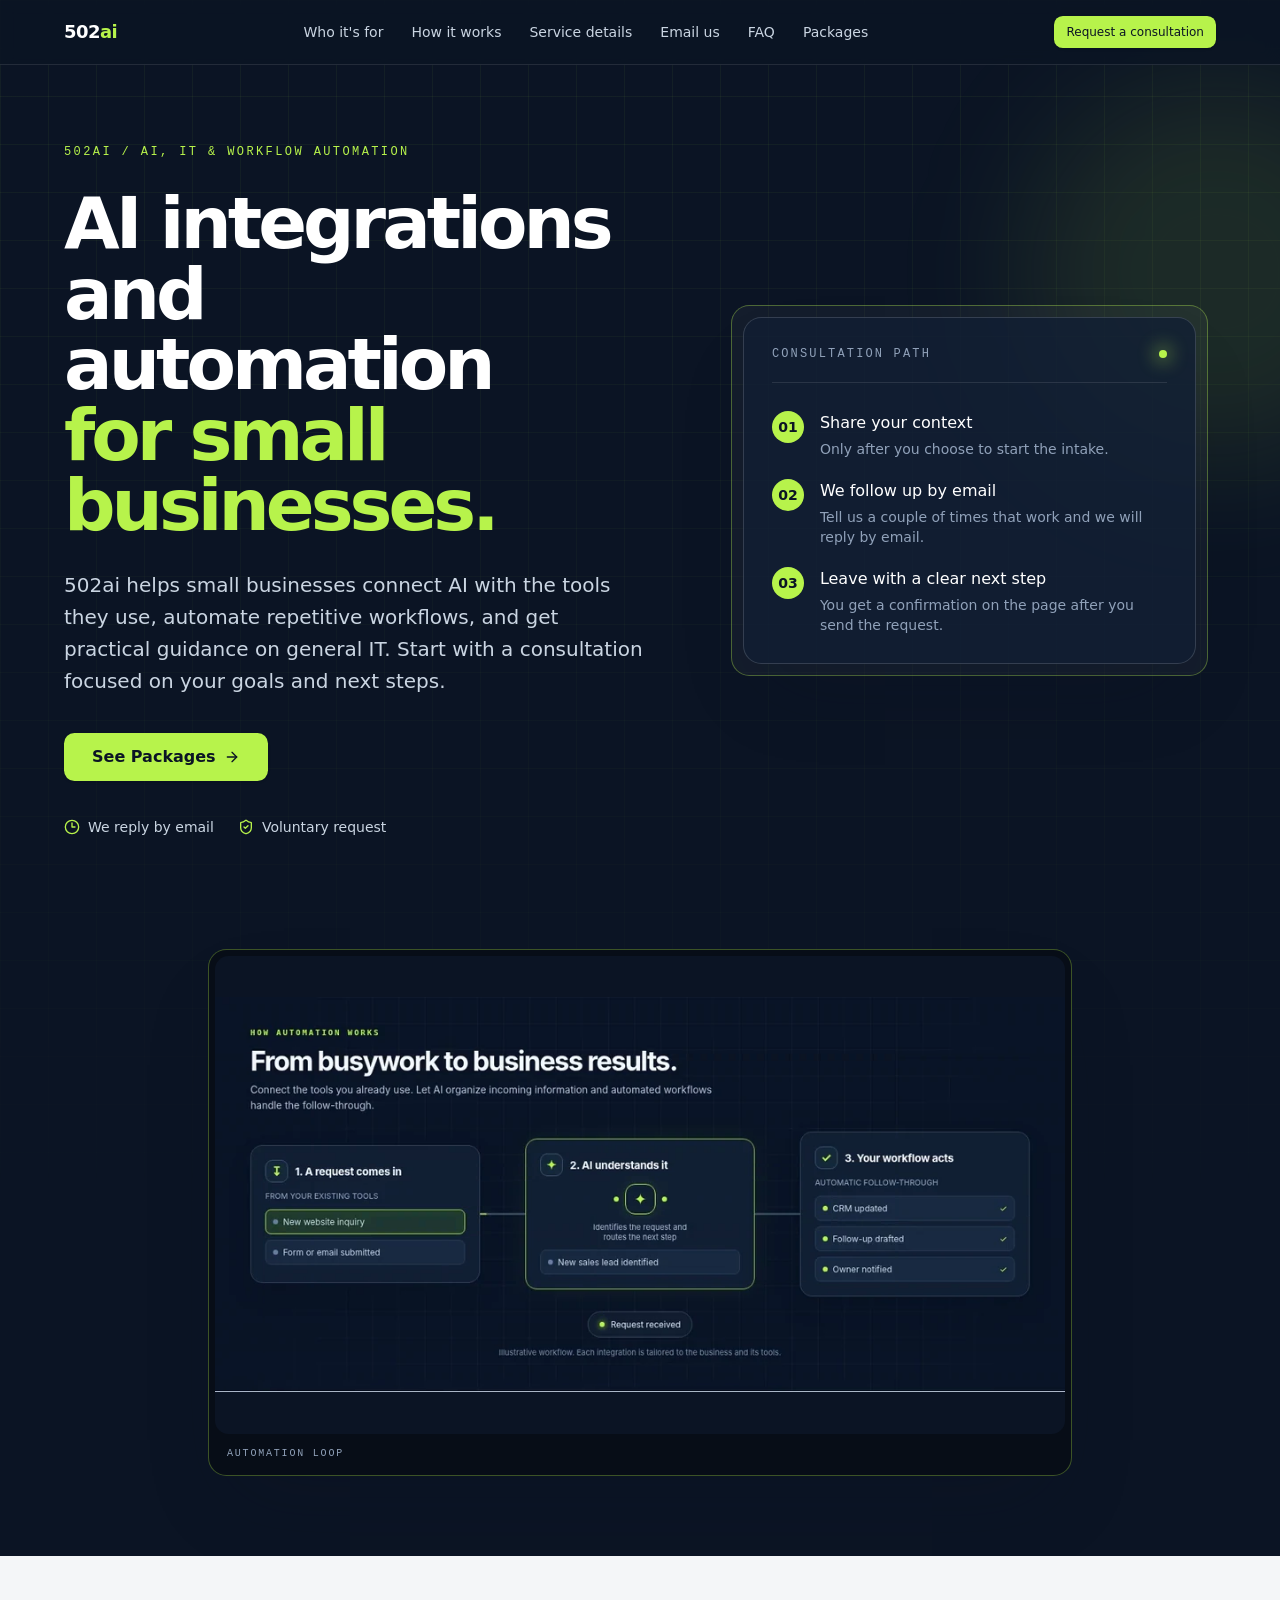
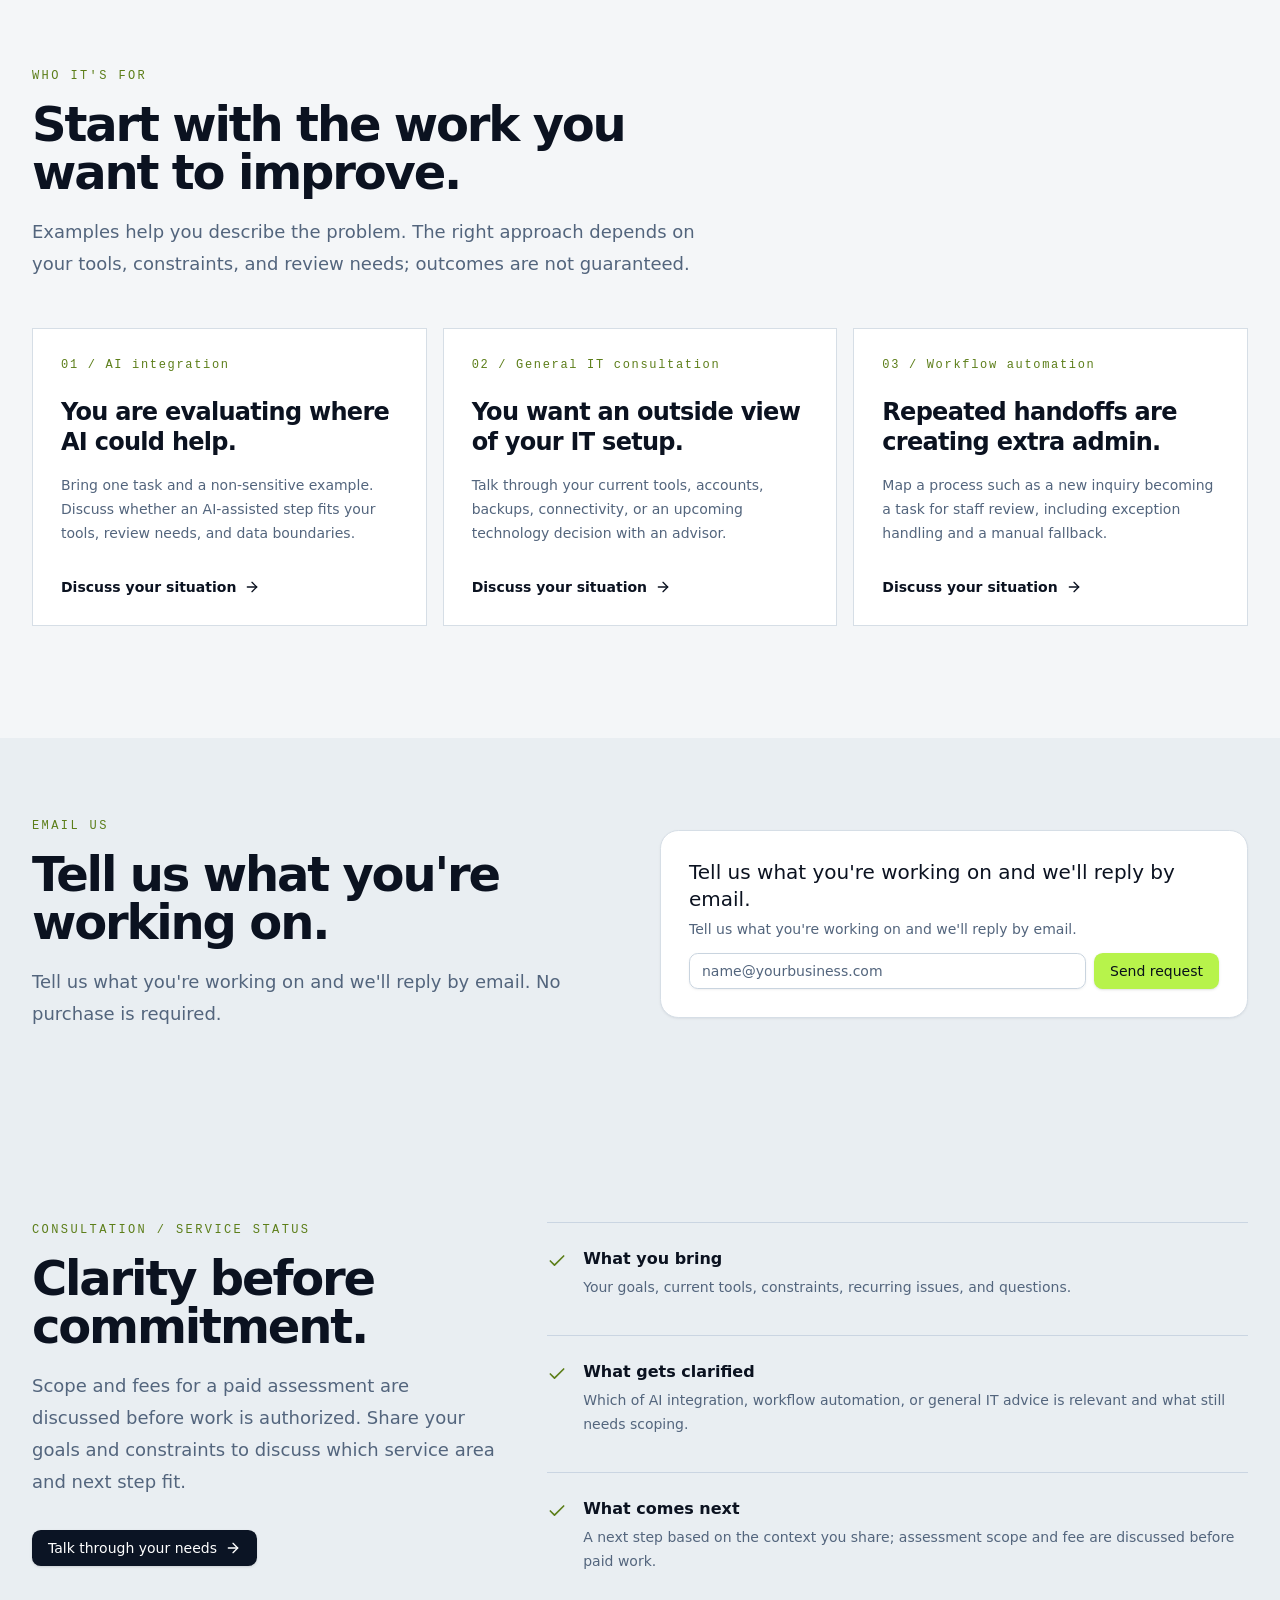
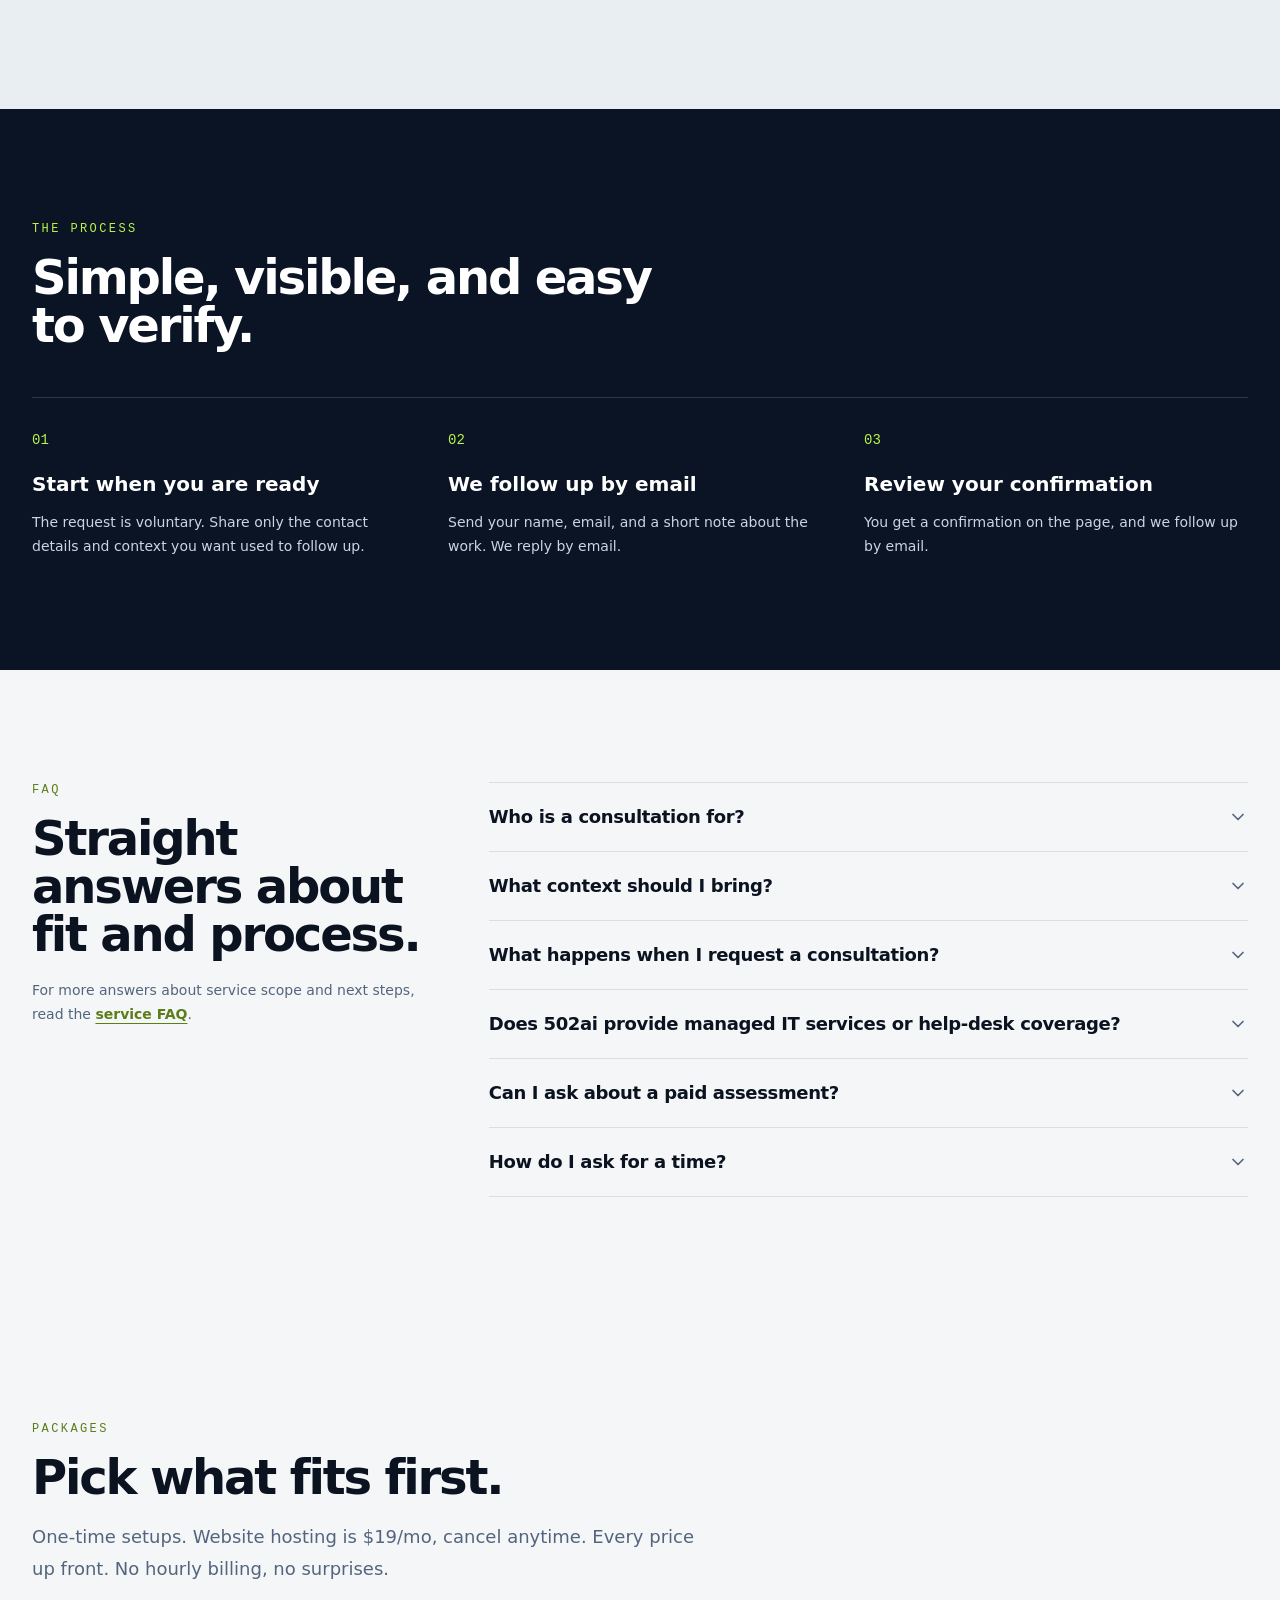
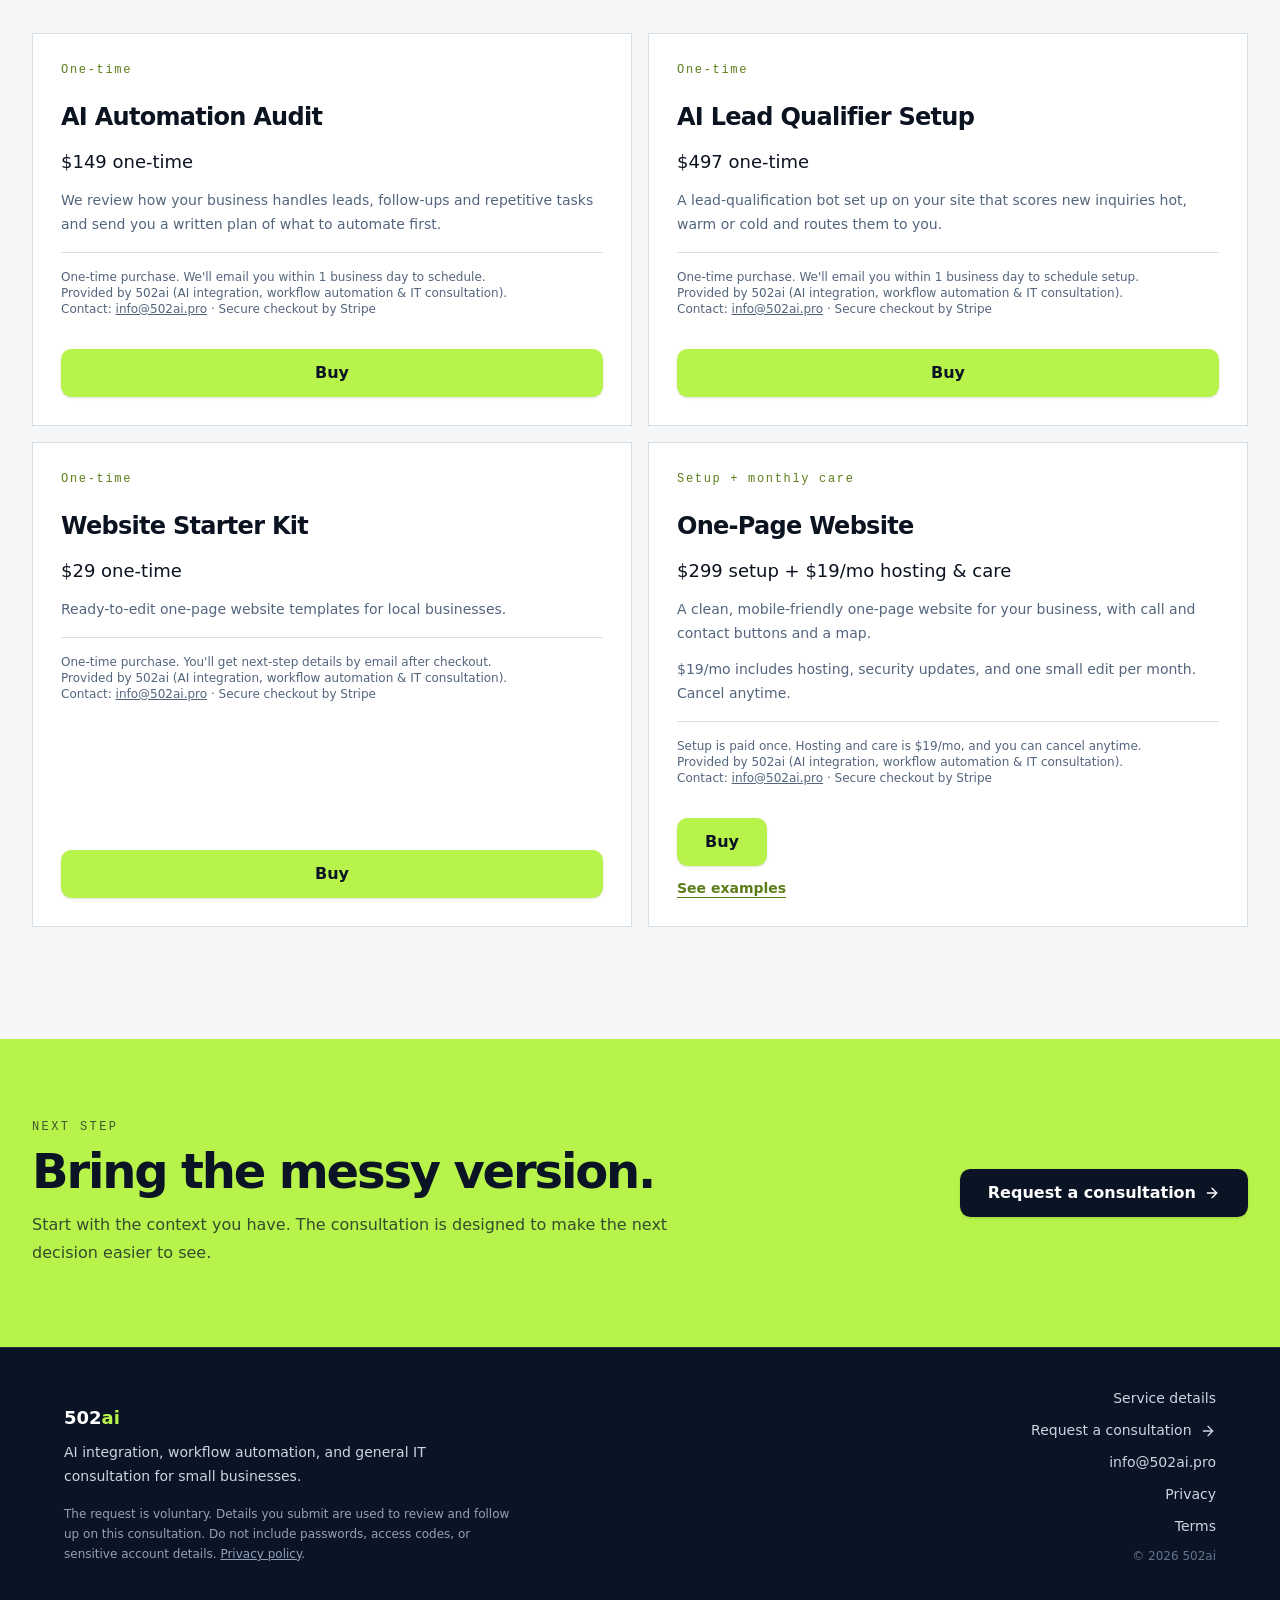
==== commit ccbdb3f1: "Restrict portal links and remove unfinished customer copy. Portal links now require an exact https h" ====
--- a/index.html
+++ b/index.html
@@ -1 +1 @@
-<!DOCTYPE html><html lang="en" dir="ltr"><head><meta charset="utf-8"><link rel="icon" href="/favicon.ico" sizes="any"><meta name="viewport" content="width=device-width, initial-scale=1"><script src="/assets/lead.js"></script><link rel="stylesheet" href="_next/static/chunks/0__gtioi3s7lj.css" data-precedence="next"><link rel="preload" as="script" fetchpriority="low" href="_next/static/chunks/0fldi-4fgo6om.js"><script src="_next/static/chunks/0v95vu3h-w4fk.js" async=""></script><script src="_next/static/chunks/0lfxirqtvazlu.js" async=""></script><script src="_next/static/chunks/0l1_47-31-frg.js" async=""></script><script src="_next/static/chunks/0_~oc-q8md0.5.js" async=""></script><script src="_next/static/chunks/turbopack-06mkimn4y7oui.js" async=""></script><script src="_next/static/chunks/01xlw8hd842-c.js" async=""></script><script src="_next/static/chunks/00-csyj9a6t-x.js" async=""></script><script src="_next/static/chunks/0rse4l1ep731e.js" async=""></script><script src="_next/static/chunks/009zz1fhqhka-.js" async=""></script><script src="_next/static/chunks/12fk6u5hmqf47.js" async=""></script><script src="_next/static/chunks/0-q.mwi4mcrxv.js" async=""></script><script src="_next/static/chunks/0bn8dwyu2_uis.js" async=""></script><script src="_next/static/chunks/06d.wo8749jlh.js" async=""></script><script src="_next/static/chunks/0~isg1e2u99oy.js" async=""></script><script src="_next/static/chunks/054f8407ooxnb.js" async=""></script><script src="_next/static/chunks/0ojf.-gmc4uyp.js" async=""></script><script src="_next/static/chunks/0a0m3w8spjua4.js" async=""></script><meta name="next-size-adjust" content=""><meta name="theme-color" content="#0b1424"><title>502ai | AI integration and workflow automation</title><link rel="canonical" href="https://502ai.pro/"><meta property="og:url" content="https://502ai.pro/"><meta name="description" content="AI integration, workflow automation and IT consulting for Louisville small businesses."><meta name="application-name" content="502ai"><link rel="manifest" href="/manifest.webmanifest"><meta name="keywords" content="AI integration,workflow automation,IT consultation,small business,502ai"><meta property="og:title" content="502ai | AI integration, workflow automation and IT consulting"><meta property="og:description" content="AI integration, workflow automation and IT consulting for Louisville small businesses."><meta property="og:site_name" content="502ai"><meta property="og:image" content="https://502ai.pro/opengraph-image.png"><meta property="og:image:type" content="image/png"><meta property="og:image:width" content="1200"><meta property="og:image:height" content="630"><meta property="og:image:alt" content="502ai"><meta property="og:type" content="website"><meta name="twitter:card" content="summary_large_image"><meta name="twitter:title" content="502ai | AI integration, workflow automation and IT consulting"><meta name="twitter:description" content="AI integration, workflow automation and IT consulting for Louisville small businesses."><meta name="twitter:image" content="https://502ai.pro/opengraph-image.png"><meta name="twitter:image:alt" content="502ai"><meta name="twitter:image:type" content="image/png"><meta name="twitter:image:width" content="1200"><meta name="twitter:image:height" content="630"><link rel="icon" href="/icon.svg?icon.0nr6n2ke7qc_d.svg" sizes="any" type="image/svg+xml"><script src="_next/static/chunks/03~yq9q893hmn.js" nomodule=""></script><style>button[aria-label="Play automation animation"],button[aria-label="Pause automation animation"]{display:none!important}video::-webkit-media-controls,video::-webkit-media-controls-start-playback-button,video::-webkit-media-controls-overlay-play-button{display:none!important;-webkit-appearance:none}</style><style>@media (max-width:767px){footer{padding-bottom:5.5rem}}</style></head><body class="min-h-screen bg-background font-body text-foreground antialiased"><div hidden=""><!--$--><!--/$--></div><script>((a,b,c,d,e,f,g,h)=>{let i=document.documentElement,j=["light","dark"];function k(b){var c;(Array.isArray(a)?a:[a]).forEach(a=>{let c="class"===a,d=c&&f?e.map(a=>f[a]||a):e;c?(i.classList.remove(...d),i.classList.add(f&&f[b]?f[b]:b)):i.setAttribute(a,b)}),c=b,h&&j.includes(c)&&(i.style.colorScheme=c)}if(d)k(d);else try{let a=localStorage.getItem(b)||c,d=g&&"system"===a?window.matchMedia("(prefers-color-scheme: dark)").matches?"dark":"light":a;k(d)}catch(a){}})("class","theme","system",null,["light","dark"],null,true,true)</script><div class="displayfont_ef4580e2-module__H3jTgG__variable monofont_17b3faa7-module__HdOs8W__variable"><div class="bg-background"><header class="absolute inset-x-0 top-0 z-20 border-b border-white/10 bg-navy/80 text-white backdrop-blur"><div class="mx-auto flex h-16 max-w-[76rem] items-center justify-between gap-6 px-5 sm:px-8"><a class="lime-focus text-lg font-semibold tracking-[-0.03em]" href="/">502<span class="text-lime">ai</span></a><nav aria-label="Main" class="hidden items-center gap-7 text-sm text-slate-300 md:flex"><a class="lime-focus transition-colors hover:text-white" href="#paths">Who it's for</a><a class="lime-focus transition-colors hover:text-white" href="#process">How it works</a><a class="lime-focus transition-colors hover:text-white" href="/services">Service details</a><a class="lime-focus transition-colors hover:text-white" href="#free-guide">Free guide</a><a class="lime-focus transition-colors hover:text-white" href="#faq">FAQ</a><a class="lime-focus transition-colors hover:text-white" href="#packages">Packages</a></nav><a class="inline-flex items-center justify-center gap-2 whitespace-nowrap font-medium transition-all focus-visible:outline-none focus-visible:ring-2 focus-visible:ring-ring focus-visible:ring-offset-2 focus-visible:ring-offset-background disabled:pointer-events-none disabled:opacity-50 [&amp;_svg]:pointer-events-none [&amp;_svg]:size-4 [&amp;_svg]:shrink-0 shadow hover:shadow-md active:translate-y-px h-8 rounded-md px-3 text-xs bg-lime text-navy hover:bg-lime/90" href="/consultation">Request a consultation</a></div></header><a href="#packages" class="fixed bottom-4 left-1/2 -translate-x-1/2 z-50 md:hidden inline-flex items-center justify-center gap-2 whitespace-nowrap font-medium transition-all focus-visible:outline-none focus-visible:ring-2 focus-visible:ring-ring focus-visible:ring-offset-2 focus-visible:ring-offset-background disabled:pointer-events-none disabled:opacity-50 shadow hover:shadow-md active:translate-y-px h-11 px-6 text-base rounded-full bg-lime text-navy hover:bg-lime/90">Packages <svg xmlns="http://www.w3.org/2000/svg" width="20" height="20" viewBox="0 0 24 24" fill="none" stroke="currentColor" stroke-width="2" stroke-linecap="round" stroke-linejoin="round" class="lucide lucide-arrow-right" aria-hidden="true"><path d="M5 12h14"></path><path d="m12 5 7 7-7 7"></path></svg></a><main><section class="relative overflow-hidden bg-navy text-white"><div class="marketing-grid pointer-events-none absolute inset-0 opacity-70"></div><div class="pointer-events-none absolute -right-32 top-20 size-96 rounded-full bg-lime/10 blur-3xl"></div><div class="relative mx-auto grid min-h-[680px] max-w-[76rem] items-center gap-14 px-5 pb-20 pt-36 sm:px-8 lg:grid-cols-[1.08fr_0.92fr] lg:gap-20 lg:pb-28"><div class="max-w-3xl"><p class="mb-7 font-mono text-xs uppercase tracking-[0.2em] text-lime">502ai / AI, IT &amp; workflow automation</p><h1 class="max-w-4xl text-5xl font-semibold leading-[0.98] tracking-[-0.055em] sm:text-7xl">AI integrations and automation<span class="block text-lime">for small businesses.</span></h1><p class="mt-7 max-w-2xl text-lg leading-8 text-slate-300 sm:text-xl">502ai helps small businesses connect AI with the tools they use, automate repetitive workflows, and get practical guidance on general IT. Start with a consultation focused on your goals and next steps.</p><div class="mt-9 flex flex-col gap-3 sm:flex-row"><a class="inline-flex items-center justify-center gap-2 whitespace-nowrap transition-all focus-visible:outline-none focus-visible:ring-2 focus-visible:ring-ring focus-visible:ring-offset-2 focus-visible:ring-offset-background disabled:pointer-events-none disabled:opacity-50 [&amp;_svg]:pointer-events-none [&amp;_svg]:size-4 [&amp;_svg]:shrink-0 shadow hover:shadow-md active:translate-y-px h-12 rounded-lg px-7 text-base font-semibold bg-lime text-navy hover:bg-lime/90" href="#packages">See Packages <svg xmlns="http://www.w3.org/2000/svg" width="24" height="24" viewBox="0 0 24 24" fill="none" stroke="currentColor" stroke-width="2" stroke-linecap="round" stroke-linejoin="round" class="lucide lucide-arrow-right" aria-hidden="true"><path d="M5 12h14"></path><path d="m12 5 7 7-7 7"></path></svg></a></div><div class="mt-9 flex flex-wrap gap-x-6 gap-y-3 text-sm text-slate-300"><span class="inline-flex items-center gap-2"><svg xmlns="http://www.w3.org/2000/svg" width="24" height="24" viewBox="0 0 24 24" fill="none" stroke="currentColor" stroke-width="2" stroke-linecap="round" stroke-linejoin="round" class="lucide lucide-clock3 lucide-clock-3 size-4 text-lime" aria-hidden="true"><circle cx="12" cy="12" r="10"></circle><polyline points="12 6 12 12 16.5 12"></polyline></svg> Owner-published availability</span><span class="inline-flex items-center gap-2"><svg xmlns="http://www.w3.org/2000/svg" width="24" height="24" viewBox="0 0 24 24" fill="none" stroke="currentColor" stroke-width="2" stroke-linecap="round" stroke-linejoin="round" class="lucide lucide-shield-check size-4 text-lime" aria-hidden="true"><path d="M20 13c0 5-3.5 7.5-7.66 8.95a1 1 0 0 1-.67-.01C7.5 20.5 4 18 4 13V6a1 1 0 0 1 1-1c2 0 4.5-1.2 6.24-2.72a1.17 1.17 0 0 1 1.52 0C14.51 3.81 17 5 19 5a1 1 0 0 1 1 1z"></path><path d="m9 12 2 2 4-4"></path></svg> Voluntary request</span></div></div><div class="relative w-full max-w-[34rem] justify-self-center lg:justify-self-end"><div class="absolute inset-2 rounded-2xl border border-lime/35 bg-white/[0.04]"></div><div class="relative mx-3 my-4 rounded-2xl border border-white/15 bg-navy-soft/80 p-5 shadow-2xl sm:mx-5 sm:my-5 sm:p-7"><div class="flex items-center justify-between border-b border-white/10 pb-5"><span class="font-mono text-xs uppercase tracking-[0.18em] text-slate-400">Consultation path</span><span class="size-2 rounded-full bg-lime shadow-[0_0_18px_4px_rgb(183_243_75_/_0.45)]"></span></div><div class="space-y-5 pt-7"><div class="flex items-start gap-4"><span class="flex size-8 shrink-0 items-center justify-center rounded-full bg-lime text-sm font-semibold text-navy">0<!-- -->1</span><div class="min-w-0"><p class="font-medium leading-6 text-white">Share your context</p><p class="mt-1 text-sm leading-5 text-slate-400">Only after you choose to start the intake.</p></div></div><div class="flex items-start gap-4"><span class="flex size-8 shrink-0 items-center justify-center rounded-full bg-lime text-sm font-semibold text-navy">0<!-- -->2</span><div class="min-w-0"><p class="font-medium leading-6 text-white">Choose an available time</p><p class="mt-1 text-sm leading-5 text-slate-400">Times are shown with their published time zone.</p></div></div><div class="flex items-start gap-4"><span class="flex size-8 shrink-0 items-center justify-center rounded-full bg-lime text-sm font-semibold text-navy">0<!-- -->3</span><div class="min-w-0"><p class="font-medium leading-6 text-white">Leave with a clear next step</p><p class="mt-1 text-sm leading-5 text-slate-400">You get a confirmation on the page after you send the request.</p></div></div></div></div></div></div><div class="relative mx-auto w-full max-w-[76rem] px-5 pb-16 sm:px-8 sm:pb-20"><figure class="relative mx-auto w-full max-w-[54rem] overflow-hidden rounded-2xl border border-lime/30 bg-[#070d17] p-1.5 shadow-2xl"><img src="company_241554/uploads/automation-loop.webp" alt="502ai automation loop animation" width="960" height="446" loading="eager" decoding="async" draggable="false" class="block aspect-video w-full rounded-xl bg-navy object-contain"><figcaption class="px-3 pb-2 pt-3 font-mono text-[10px] uppercase tracking-[0.18em] text-slate-400">Automation loop</figcaption></figure></div></section><section id="paths" class="bg-background px-5 py-20 sm:px-8 sm:py-28"><div class="mx-auto max-w-[76rem]"><div class="max-w-2xl"><p class="font-mono text-xs uppercase tracking-[0.2em] text-brand-700">Who it's for</p><h2 class="mt-4 text-4xl font-semibold tracking-[-0.045em] text-foreground sm:text-5xl">Start with the work you want to improve.</h2><p class="mt-5 text-lg leading-8 text-muted-foreground">Examples help you describe the problem. The right approach depends on your tools, constraints, and review needs; outcomes are not guaranteed.</p></div><div class="mt-12 grid gap-4 lg:grid-cols-3"><article class="group flex min-h-64 flex-col justify-between border border-border bg-card p-7 transition-colors hover:border-brand-500/60"><div><p class="font-mono text-xs tracking-[0.14em] text-brand-700">01 / AI integration</p><h3 class="mt-6 text-2xl font-semibold leading-tight tracking-[-0.03em]">You are evaluating where AI could help.</h3><p class="mt-4 text-sm leading-6 text-muted-foreground">Bring one task and a non-sensitive example. Discuss whether an AI-assisted step fits your tools, review needs, and data boundaries.</p></div><a class="lime-focus mt-8 inline-flex items-center gap-2 text-sm font-semibold text-foreground" href="/consultation">Discuss your situation<!-- --> <svg xmlns="http://www.w3.org/2000/svg" width="24" height="24" viewBox="0 0 24 24" fill="none" stroke="currentColor" stroke-width="2" stroke-linecap="round" stroke-linejoin="round" class="lucide lucide-arrow-right size-4 transition-transform group-hover:translate-x-1" aria-hidden="true"><path d="M5 12h14"></path><path d="m12 5 7 7-7 7"></path></svg></a></article><article class="group flex min-h-64 flex-col justify-between border border-border bg-card p-7 transition-colors hover:border-brand-500/60"><div><p class="font-mono text-xs tracking-[0.14em] text-brand-700">02 / General IT consultation</p><h3 class="mt-6 text-2xl font-semibold leading-tight tracking-[-0.03em]">You want an outside view of your IT setup.</h3><p class="mt-4 text-sm leading-6 text-muted-foreground">Talk through your current tools, accounts, backups, connectivity, or an upcoming technology decision with an advisor.</p></div><a class="lime-focus mt-8 inline-flex items-center gap-2 text-sm font-semibold text-foreground" href="/consultation">Discuss your situation<!-- --> <svg xmlns="http://www.w3.org/2000/svg" width="24" height="24" viewBox="0 0 24 24" fill="none" stroke="currentColor" stroke-width="2" stroke-linecap="round" stroke-linejoin="round" class="lucide lucide-arrow-right size-4 transition-transform group-hover:translate-x-1" aria-hidden="true"><path d="M5 12h14"></path><path d="m12 5 7 7-7 7"></path></svg></a></article><article class="group flex min-h-64 flex-col justify-between border border-border bg-card p-7 transition-colors hover:border-brand-500/60"><div><p class="font-mono text-xs tracking-[0.14em] text-brand-700">03 / Workflow automation</p><h3 class="mt-6 text-2xl font-semibold leading-tight tracking-[-0.03em]">Repeated handoffs are creating extra admin.</h3><p class="mt-4 text-sm leading-6 text-muted-foreground">Map a process such as a new inquiry becoming a task for staff review, including exception handling and a manual fallback.</p></div><a class="lime-focus mt-8 inline-flex items-center gap-2 text-sm font-semibold text-foreground" href="/consultation">Discuss your situation<!-- --> <svg xmlns="http://www.w3.org/2000/svg" width="24" height="24" viewBox="0 0 24 24" fill="none" stroke="currentColor" stroke-width="2" stroke-linecap="round" stroke-linejoin="round" class="lucide lucide-arrow-right size-4 transition-transform group-hover:translate-x-1" aria-hidden="true"><path d="M5 12h14"></path><path d="m12 5 7 7-7 7"></path></svg></a></article></div></div></section><section id="free-guide" class="bg-[#e9eef2] px-5 py-16 sm:px-8 sm:py-20"><div class="mx-auto grid max-w-[76rem] gap-10 lg:grid-cols-[1fr_1fr] lg:items-center"><div class="max-w-2xl"><p class="font-mono text-xs uppercase tracking-[0.2em] text-brand-700">Free IT readiness checklist</p><h2 class="mt-4 text-4xl font-semibold tracking-[-0.045em] text-foreground sm:text-5xl">A practical starting point for your next technology decision.</h2><p class="mt-5 text-lg leading-8 text-muted-foreground">Review accounts, devices, updates, backups, connectivity, data protection, incident response, and technology ownership. No purchase is required.</p></div><div class="rounded-2xl border border-border bg-card p-5 shadow-sm sm:p-7"><div class="flex flex-col gap-3"><div class="flex flex-col gap-1"><p class="font-display text-xl text-foreground leading-snug">Get the free small-business IT readiness checklist.</p><p class="text-small text-muted-foreground leading-relaxed">Review accounts, devices, backups, data protection, incident response, and technology ownership. One email; no purchase.</p></div><form class="flex flex-col gap-2 sm:flex-row sm:items-start sm:gap-2"><div class="flex-1 space-y-1"><input type="email" class="flex w-full rounded-md border border-input bg-transparent px-3 py-1 text-base shadow-sm transition-colors file:border-0 file:bg-transparent file:text-sm file:font-medium file:text-foreground placeholder:text-muted-foreground focus-visible:outline-none focus-visible:ring-1 focus-visible:ring-ring disabled:cursor-not-allowed disabled:opacity-50 md:text-sm h-9" inputmode="email" autocomplete="email" placeholder="name@yourbusiness.com" aria-label="Email address" id="_R_f6qnpf9lb_-form-item" aria-describedby="_R_f6qnpf9lb_-form-item-description" aria-invalid="false" name="email" value=""></div><button class="inline-flex items-center justify-center gap-2 whitespace-nowrap rounded-md text-sm font-medium transition-all focus-visible:outline-none focus-visible:ring-2 focus-visible:ring-ring focus-visible:ring-offset-2 focus-visible:ring-offset-background disabled:pointer-events-none disabled:opacity-50 [&amp;_svg]:pointer-events-none [&amp;_svg]:size-4 [&amp;_svg]:shrink-0 bg-primary text-primary-foreground shadow hover:bg-primary/90 hover:shadow-md active:translate-y-px h-9 px-4 py-2 sm:w-auto w-full" type="submit"><span>Email me the free guide</span></button></form></div></div></div></section><section class="bg-[#e9eef2] px-5 py-20 sm:px-8 sm:py-28"><div class="mx-auto grid max-w-[76rem] gap-12 lg:grid-cols-[0.8fr_1.2fr] lg:items-start"><div><p class="font-mono text-xs uppercase tracking-[0.2em] text-brand-700">Consultation / service status</p><h2 class="mt-4 text-4xl font-semibold tracking-[-0.045em] text-foreground sm:text-5xl">Clarity before commitment.</h2><p class="mt-5 text-lg leading-8 text-muted-foreground">Scope and fees for a paid assessment are discussed before work is authorized. Share your goals and constraints to discuss which service area and next step fit.</p><a class="inline-flex items-center justify-center gap-2 whitespace-nowrap rounded-md text-sm font-medium transition-all focus-visible:outline-none focus-visible:ring-2 focus-visible:ring-ring focus-visible:ring-offset-2 focus-visible:ring-offset-background disabled:pointer-events-none disabled:opacity-50 [&amp;_svg]:pointer-events-none [&amp;_svg]:size-4 [&amp;_svg]:shrink-0 shadow hover:shadow-md active:translate-y-px h-9 px-4 py-2 mt-8 bg-navy text-white hover:bg-navy-soft" href="/consultation">Talk through your needs <svg xmlns="http://www.w3.org/2000/svg" width="24" height="24" viewBox="0 0 24 24" fill="none" stroke="currentColor" stroke-width="2" stroke-linecap="round" stroke-linejoin="round" class="lucide lucide-arrow-right" aria-hidden="true"><path d="M5 12h14"></path><path d="m12 5 7 7-7 7"></path></svg></a></div><div class="grid gap-3"><div class="flex gap-4 border-t border-slate-300 py-6"><svg xmlns="http://www.w3.org/2000/svg" width="24" height="24" viewBox="0 0 24 24" fill="none" stroke="currentColor" stroke-width="2" stroke-linecap="round" stroke-linejoin="round" class="lucide lucide-check mt-1 size-5 shrink-0 text-brand-700" aria-hidden="true"><path d="M20 6 9 17l-5-5"></path></svg><div><h3 class="font-semibold text-foreground">What you bring</h3><p class="mt-1 text-sm leading-6 text-muted-foreground">Your goals, current tools, constraints, recurring issues, and questions.</p></div></div><div class="flex gap-4 border-t border-slate-300 py-6"><svg xmlns="http://www.w3.org/2000/svg" width="24" height="24" viewBox="0 0 24 24" fill="none" stroke="currentColor" stroke-width="2" stroke-linecap="round" stroke-linejoin="round" class="lucide lucide-check mt-1 size-5 shrink-0 text-brand-700" aria-hidden="true"><path d="M20 6 9 17l-5-5"></path></svg><div><h3 class="font-semibold text-foreground">What gets clarified</h3><p class="mt-1 text-sm leading-6 text-muted-foreground">Which of AI integration, workflow automation, or general IT advice is relevant and what still needs scoping.</p></div></div><div class="flex gap-4 border-t border-slate-300 py-6"><svg xmlns="http://www.w3.org/2000/svg" width="24" height="24" viewBox="0 0 24 24" fill="none" stroke="currentColor" stroke-width="2" stroke-linecap="round" stroke-linejoin="round" class="lucide lucide-check mt-1 size-5 shrink-0 text-brand-700" aria-hidden="true"><path d="M20 6 9 17l-5-5"></path></svg><div><h3 class="font-semibold text-foreground">What comes next</h3><p class="mt-1 text-sm leading-6 text-muted-foreground">A next step based on the context you share; assessment scope and fee are discussed before paid work.</p></div></div></div></div></section><section id="process" class="bg-navy px-5 py-20 text-white sm:px-8 sm:py-28"><div class="mx-auto max-w-[76rem]"><div class="max-w-2xl"><p class="font-mono text-xs uppercase tracking-[0.2em] text-lime">The process</p><h2 class="mt-4 text-4xl font-semibold tracking-[-0.045em] sm:text-5xl">Simple, visible, and easy to verify.</h2></div><div class="mt-12 grid gap-8 border-t border-white/15 pt-8 md:grid-cols-3"><div><p class="font-mono text-sm text-lime">01</p><h3 class="mt-5 text-xl font-semibold">Start when you are ready</h3><p class="mt-3 text-sm leading-6 text-slate-300">The request is voluntary. Share only the contact details and context you want used to follow up.</p></div><div><p class="font-mono text-sm text-lime">02</p><h3 class="mt-5 text-xl font-semibold">We follow up by email</h3><p class="mt-3 text-sm leading-6 text-slate-300">Send your name, email, and a short note about the work. We reply by email.</p></div><div><p class="font-mono text-sm text-lime">03</p><h3 class="mt-5 text-xl font-semibold">Review your confirmation</h3><p class="mt-3 text-sm leading-6 text-slate-300">You get a confirmation on the page, and we follow up by email.</p></div></div></div></section><section id="faq" class="bg-background px-5 py-20 sm:px-8 sm:py-28"><div class="mx-auto grid max-w-[76rem] gap-12 lg:grid-cols-[0.7fr_1.3fr]"><div><p class="font-mono text-xs uppercase tracking-[0.2em] text-brand-700">FAQ</p><h2 class="mt-4 text-4xl font-semibold tracking-[-0.045em] sm:text-5xl">Straight answers about fit and process.</h2><p class="mt-5 max-w-md text-sm leading-6 text-muted-foreground">For more answers about service scope and next steps, read the<!-- --> <a class="lime-focus font-semibold text-brand-700 underline underline-offset-4" href="/faq">service FAQ</a>.</p></div><div class="divide-y divide-border border-y border-border"><details class="group py-5"><summary class="flex cursor-pointer list-none items-center justify-between gap-5 text-lg font-semibold tracking-[-0.02em] marker:hidden">Who is a consultation for?<svg xmlns="http://www.w3.org/2000/svg" width="24" height="24" viewBox="0 0 24 24" fill="none" stroke="currentColor" stroke-width="2" stroke-linecap="round" stroke-linejoin="round" class="lucide lucide-chevron-down size-5 shrink-0 text-muted-foreground transition-transform group-open:rotate-180" aria-hidden="true"><path d="m6 9 6 6 6-6"></path></svg></summary><p class="max-w-2xl pt-4 text-sm leading-7 text-muted-foreground">It is for small-business owners exploring AI integration, workflow automation, or general IT advice.</p></details><details class="group py-5"><summary class="flex cursor-pointer list-none items-center justify-between gap-5 text-lg font-semibold tracking-[-0.02em] marker:hidden">What context should I bring?<svg xmlns="http://www.w3.org/2000/svg" width="24" height="24" viewBox="0 0 24 24" fill="none" stroke="currentColor" stroke-width="2" stroke-linecap="round" stroke-linejoin="round" class="lucide lucide-chevron-down size-5 shrink-0 text-muted-foreground transition-transform group-open:rotate-180" aria-hidden="true"><path d="m6 9 6 6 6-6"></path></svg></summary><p class="max-w-2xl pt-4 text-sm leading-7 text-muted-foreground">Your goal, current tools, one example of the task or issue, constraints, and questions are useful. A short summary is enough; do not share passwords or sensitive records.</p></details><details class="group py-5"><summary class="flex cursor-pointer list-none items-center justify-between gap-5 text-lg font-semibold tracking-[-0.02em] marker:hidden">What happens when I request a consultation?<svg xmlns="http://www.w3.org/2000/svg" width="24" height="24" viewBox="0 0 24 24" fill="none" stroke="currentColor" stroke-width="2" stroke-linecap="round" stroke-linejoin="round" class="lucide lucide-chevron-down size-5 shrink-0 text-muted-foreground transition-transform group-open:rotate-180" aria-hidden="true"><path d="m6 9 6 6 6-6"></path></svg></summary><p class="max-w-2xl pt-4 text-sm leading-7 text-muted-foreground">You send your name, email, and a short note. We follow up by email. Please do not include passwords or sensitive records.</p></details><details class="group py-5"><summary class="flex cursor-pointer list-none items-center justify-between gap-5 text-lg font-semibold tracking-[-0.02em] marker:hidden">Does 502ai provide managed IT services or help-desk coverage?<svg xmlns="http://www.w3.org/2000/svg" width="24" height="24" viewBox="0 0 24 24" fill="none" stroke="currentColor" stroke-width="2" stroke-linecap="round" stroke-linejoin="round" class="lucide lucide-chevron-down size-5 shrink-0 text-muted-foreground transition-transform group-open:rotate-180" aria-hidden="true"><path d="m6 9 6 6 6-6"></path></svg></summary><p class="max-w-2xl pt-4 text-sm leading-7 text-muted-foreground">No. 502ai offers general IT consultation and advisory work, but does not manage a company’s IT department or provide ongoing managed services or help-desk coverage.</p></details><details class="group py-5"><summary class="flex cursor-pointer list-none items-center justify-between gap-5 text-lg font-semibold tracking-[-0.02em] marker:hidden">Can I ask about a paid assessment?<svg xmlns="http://www.w3.org/2000/svg" width="24" height="24" viewBox="0 0 24 24" fill="none" stroke="currentColor" stroke-width="2" stroke-linecap="round" stroke-linejoin="round" class="lucide lucide-chevron-down size-5 shrink-0 text-muted-foreground transition-transform group-open:rotate-180" aria-hidden="true"><path d="m6 9 6 6 6-6"></path></svg></summary><p class="max-w-2xl pt-4 text-sm leading-7 text-muted-foreground">Yes. The packages on this page have fixed prices. Every price up front. No hourly billing, no surprises. Email info@502ai.pro if you need help choosing.</p></details><details class="group py-5"><summary class="flex cursor-pointer list-none items-center justify-between gap-5 text-lg font-semibold tracking-[-0.02em] marker:hidden">What if there are no appointment times available?<svg xmlns="http://www.w3.org/2000/svg" width="24" height="24" viewBox="0 0 24 24" fill="none" stroke="currentColor" stroke-width="2" stroke-linecap="round" stroke-linejoin="round" class="lucide lucide-chevron-down size-5 shrink-0 text-muted-foreground transition-transform group-open:rotate-180" aria-hidden="true"><path d="m6 9 6 6 6-6"></path></svg></summary><p class="max-w-2xl pt-4 text-sm leading-7 text-muted-foreground">You can also email info@502ai.pro. Please do not include passwords or sensitive records.</p></details><details class="group py-5"><summary class="flex cursor-pointer list-none items-center justify-between gap-5 text-lg font-semibold tracking-[-0.02em] marker:hidden">What does the support chat know?<svg xmlns="http://www.w3.org/2000/svg" width="24" height="24" viewBox="0 0 24 24" fill="none" stroke="currentColor" stroke-width="2" stroke-linecap="round" stroke-linejoin="round" class="lucide lucide-chevron-down size-5 shrink-0 text-muted-foreground transition-transform group-open:rotate-180" aria-hidden="true"><path d="m6 9 6 6 6-6"></path></svg></summary><p class="max-w-2xl pt-4 text-sm leading-7 text-muted-foreground">It can explain the published consultation process and the situations described on this page. It should not invent services, prices, guarantees, testimonials, or appointment times.</p></details></div></div></section><section id="packages" class="bg-background px-5 py-20 sm:px-8 sm:py-28"><div class="mx-auto max-w-[76rem]"><div class="max-w-2xl"><p class="font-mono text-xs uppercase tracking-[0.2em] text-brand-700">Packages</p><h2 class="mt-4 text-4xl font-semibold tracking-[-0.045em] sm:text-5xl">Pick what fits first.</h2><p class="mt-5 text-lg leading-8 text-muted-foreground">One-time setups. Website hosting is $19/mo, cancel anytime. Every price up front. No hourly billing, no surprises.</p></div><div class="mt-12 grid gap-4 sm:grid-cols-2"><article class="group flex min-h-64 flex-col justify-between border border-border bg-card p-7 transition-colors hover:border-brand-500/60"><div><p class="font-mono text-xs tracking-[0.14em] text-brand-700">One-time</p><h3 class="mt-6 text-2xl font-semibold leading-tight tracking-[-0.03em]">AI Automation Audit</h3><p class="mt-4 text-lg leading-7 text-foreground">$149 one-time</p><p class="mt-3 text-sm leading-6 text-muted-foreground">We review how your business handles leads, follow-ups and repetitive tasks and send you a written plan of what to automate first.</p><div class="mt-4 text-xs text-muted-foreground border-t border-border pt-4"><p>One-time purchase. We'll email you within 1 business day to schedule.</p><p>Provided by 502ai (AI integration, workflow automation &amp; IT consultation).</p><p>Contact: <a href="mailto:info@502ai.pro" class="underline hover:text-foreground">info@502ai.pro</a> · Secure checkout by Stripe</p></div></div><a class="mt-8 inline-flex items-center justify-center gap-2 whitespace-nowrap transition-all focus-visible:outline-none focus-visible:ring-2 focus-visible:ring-ring focus-visible:ring-offset-2 focus-visible:ring-offset-background disabled:pointer-events-none disabled:opacity-50 [&_svg]:pointer-events-none [&_svg]:size-4 [&_svg]:shrink-0 shadow hover:shadow-md active:translate-y-px h-12 rounded-lg px-7 text-base font-semibold bg-lime text-navy hover:bg-lime/90" href="https://buy.stripe.com/4gM7sM2zK5vr25JfIFcjS1c">Buy</a></article><article class="group flex min-h-64 flex-col justify-between border border-border bg-card p-7 transition-colors hover:border-brand-500/60"><div><p class="font-mono text-xs tracking-[0.14em] text-brand-700">One-time</p><h3 class="mt-6 text-2xl font-semibold leading-tight tracking-[-0.03em]">AI Lead Qualifier Setup</h3><p class="mt-4 text-lg leading-7 text-foreground">$497 one-time</p><p class="mt-3 text-sm leading-6 text-muted-foreground">A lead-qualification bot set up on your site that scores new inquiries hot, warm or cold and routes them to you.</p><div class="mt-4 text-xs text-muted-foreground border-t border-border pt-4"><p>One-time purchase. We'll email you within 1 business day to schedule setup.</p><p>Provided by 502ai (AI integration, workflow automation &amp; IT consultation).</p><p>Contact: <a href="mailto:info@502ai.pro" class="underline hover:text-foreground">info@502ai.pro</a> · Secure checkout by Stripe</p></div></div><a class="mt-8 inline-flex items-center justify-center gap-2 whitespace-nowrap transition-all focus-visible:outline-none focus-visible:ring-2 focus-visible:ring-ring focus-visible:ring-offset-2 focus-visible:ring-offset-background disabled:pointer-events-none disabled:opacity-50 [&_svg]:pointer-events-none [&_svg]:size-4 [&_svg]:shrink-0 shadow hover:shadow-md active:translate-y-px h-12 rounded-lg px-7 text-base font-semibold bg-lime text-navy hover:bg-lime/90" href="https://buy.stripe.com/4gM9AU4HScXT39N3ZXcjS1b">Buy</a></article><article class="group flex min-h-64 flex-col justify-between border border-border bg-card p-7 transition-colors hover:border-brand-500/60"><div><p class="font-mono text-xs tracking-[0.14em] text-brand-700">One-time</p><h3 class="mt-6 text-2xl font-semibold leading-tight tracking-[-0.03em]">Website Starter Kit</h3><p class="mt-4 text-lg leading-7 text-foreground">$29 one-time</p><p class="mt-3 text-sm leading-6 text-muted-foreground">Ready-to-edit one-page website templates for local businesses.</p><div class="mt-4 text-xs text-muted-foreground border-t border-border pt-4"><p>One-time purchase. You'll get next-step details by email after checkout.</p><p>Provided by 502ai (AI integration, workflow automation &amp; IT consultation).</p><p>Contact: <a href="mailto:info@502ai.pro" class="underline hover:text-foreground">info@502ai.pro</a> · Secure checkout by Stripe</p></div></div><a class="mt-8 inline-flex items-center justify-center gap-2 whitespace-nowrap transition-all focus-visible:outline-none focus-visible:ring-2 focus-visible:ring-ring focus-visible:ring-offset-2 focus-visible:ring-offset-background disabled:pointer-events-none disabled:opacity-50 [&_svg]:pointer-events-none [&_svg]:size-4 [&_svg]:shrink-0 shadow hover:shadow-md active:translate-y-px h-12 rounded-lg px-7 text-base font-semibold bg-lime text-navy hover:bg-lime/90" href="https://buy.stripe.com/7sY3cwb6ge1X6lZ2VTcjS1d">Buy</a></article><article class="group flex min-h-64 flex-col justify-between border border-border bg-card p-7 transition-colors hover:border-brand-500/60"><div><p class="font-mono text-xs tracking-[0.14em] text-brand-700">Setup + monthly care</p><h3 class="mt-6 text-2xl font-semibold leading-tight tracking-[-0.03em]">One-Page Website</h3><p class="mt-4 text-lg leading-7 text-foreground">$299 setup + $19/mo hosting &amp; care</p><p class="mt-3 text-sm leading-6 text-muted-foreground">A clean, mobile-friendly one-page website for your business, with call and contact buttons and a map.</p><p class="mt-3 text-sm leading-6 text-muted-foreground">$19/mo includes hosting, security updates, and one small edit per month. Cancel anytime.</p><div class="mt-4 text-xs text-muted-foreground border-t border-border pt-4"><p>Setup is paid once. Hosting and care is $19/mo, and you can cancel anytime.</p><p>Provided by 502ai (AI integration, workflow automation &amp; IT consultation).</p><p>Contact: <a href="mailto:info@502ai.pro" class="underline hover:text-foreground">info@502ai.pro</a> · Secure checkout by Stripe</p></div></div><div class="mt-8 flex flex-col items-start gap-3"><a class="inline-flex items-center justify-center gap-2 whitespace-nowrap transition-all focus-visible:outline-none focus-visible:ring-2 focus-visible:ring-ring focus-visible:ring-offset-2 focus-visible:ring-offset-background disabled:pointer-events-none disabled:opacity-50 [&amp;_svg]:pointer-events-none [&amp;_svg]:size-4 [&amp;_svg]:shrink-0 shadow hover:shadow-md active:translate-y-px h-12 rounded-lg px-7 text-base font-semibold bg-lime text-navy hover:bg-lime/90" href="https://buy.stripe.com/9B67sMb6g4rn6lZdAxcjS1a">Buy</a><a class="text-sm font-semibold text-brand-700 underline underline-offset-4" href="https://dlmuncy.github.io/ceo-demo-sites/">See examples</a></div></article></div></div></section><section class="bg-lime px-5 py-16 sm:px-8 sm:py-20"><div class="mx-auto flex max-w-[76rem] flex-col gap-7 md:flex-row md:items-center md:justify-between"><div class="max-w-2xl"><p class="font-mono text-xs uppercase tracking-[0.2em] text-navy/70">Next step</p><h2 class="mt-3 text-4xl font-semibold tracking-[-0.045em] text-navy sm:text-5xl">Bring the messy version.</h2><p class="mt-4 text-base leading-7 text-navy/75">Start with the context you have. The consultation is designed to make the next decision easier to see.</p></div><a class="inline-flex items-center justify-center gap-2 whitespace-nowrap transition-all focus-visible:outline-none focus-visible:ring-2 focus-visible:ring-ring focus-visible:ring-offset-2 focus-visible:ring-offset-background disabled:pointer-events-none disabled:opacity-50 [&amp;_svg]:pointer-events-none [&amp;_svg]:size-4 [&amp;_svg]:shrink-0 shadow hover:shadow-md active:translate-y-px h-12 rounded-lg px-7 text-base font-semibold shrink-0 bg-navy text-white hover:bg-navy-soft" href="/consultation">Request a consultation <svg xmlns="http://www.w3.org/2000/svg" width="24" height="24" viewBox="0 0 24 24" fill="none" stroke="currentColor" stroke-width="2" stroke-linecap="round" stroke-linejoin="round" class="lucide lucide-arrow-right" aria-hidden="true"><path d="M5 12h14"></path><path d="m12 5 7 7-7 7"></path></svg></a></div></section></main><div class="fixed bottom-4 right-4 z-50 flex flex-col items-end gap-3 sm:bottom-6 sm:right-6"><button class="inline-flex items-center justify-center gap-2 whitespace-nowrap font-medium transition-all focus-visible:outline-none focus-visible:ring-2 focus-visible:ring-ring focus-visible:ring-offset-2 focus-visible:ring-offset-background disabled:pointer-events-none disabled:opacity-50 [&amp;_svg]:pointer-events-none [&amp;_svg]:size-4 [&amp;_svg]:shrink-0 shadow hover:shadow-md active:translate-y-px h-11 px-6 text-base chat-launcher rounded-full bg-navy text-white hover:bg-navy-soft" type="button" aria-label="Open 502ai support chat"><svg xmlns="http://www.w3.org/2000/svg" width="24" height="24" viewBox="0 0 24 24" fill="none" stroke="currentColor" stroke-width="2" stroke-linecap="round" stroke-linejoin="round" class="lucide lucide-message-circle size-5 text-lime" aria-hidden="true"><path d="M7.9 20A9 9 0 1 0 4 16.1L2 22Z"></path></svg><span class="hidden sm:inline">Ask 502ai</span></button></div><footer class="border-t border-white/10 bg-navy text-slate-300"><div class="mx-auto grid max-w-[76rem] gap-8 px-5 py-10 sm:px-8 md:grid-cols-[1fr_auto] md:items-end"><div><p class="text-lg font-semibold text-white">502<span class="text-lime">ai</span></p><p class="mt-2 max-w-md text-sm leading-6">AI integration, workflow automation, and general IT consultation for small businesses.</p><p id="privacy-note" class="mt-4 max-w-md text-xs leading-5 text-slate-400">The request is voluntary. Details you submit are used to review and follow up on this consultation. Do not include passwords, access codes, or sensitive account details. <a class="underline hover:text-white" href="/privacy">Privacy policy</a>.</p></div><div class="flex flex-col gap-3 text-sm md:items-end"><a class="lime-focus hover:text-white" href="/services">Service details</a><a class="lime-focus hover:text-white" href="/consultation">Request a consultation <svg xmlns="http://www.w3.org/2000/svg" width="24" height="24" viewBox="0 0 24 24" fill="none" stroke="currentColor" stroke-width="2" stroke-linecap="round" stroke-linejoin="round" class="lucide lucide-arrow-right ml-1 inline size-4" aria-hidden="true"><path d="M5 12h14"></path><path d="m12 5 7 7-7 7"></path></svg></a><a class="lime-focus hover:text-white" href="mailto:info@502ai.pro">info@502ai.pro</a><a class="lime-focus hover:text-white" href="/privacy">Privacy</a><a class="lime-focus hover:text-white" href="/terms">Terms</a><p class="text-xs text-slate-500">© <!-- -->2026<!-- --> 502ai</p></div></div></footer></div><!--$--><!--/$--><section aria-label="Notifications alt+T" tabindex="-1" aria-live="polite" aria-relevant="additions text" aria-atomic="false"></section></div><script src="_next/static/chunks/0fldi-4fgo6om.js" id="_R_" async=""></script><script>(self.__next_f=self.__next_f||[]).push([0])</script><script>self.__next_f.push([1,"1:\"$Sreact.fragment\"\n3:I[39756,[\"/_next/static/chunks/01xlw8hd842-c.js\",\"/_next/static/chunks/00-csyj9a6t-x.js\"],\"default\"]\n4:I[37457,[\"/_next/static/chunks/01xlw8hd842-c.js\",\"/_next/static/chunks/00-csyj9a6t-x.js\"],\"default\"]\n5:I[22016,[\"/_next/static/chunks/0rse4l1ep731e.js\",\"/_next/static/chunks/009zz1fhqhka-.js\",\"/_next/static/chunks/12fk6u5hmqf47.js\",\"/_next/static/chunks/0-q.mwi4mcrxv.js\",\"/_next/static/chunks/0bn8dwyu2_uis.js\",\"/_next/static/chunks/06d.wo8749jlh.js\",\"/_next/static/chunks/0~isg1e2u99oy.js\",\"/_next/static/chunks/054f8407ooxnb.js\"],\"\"]\nd:I[63491,[\"/_next/static/chunks/0rse4l1ep731e.js\",\"/_next/static/chunks/009zz1fhqhka-.js\",\"/_next/static/chunks/12fk6u5hmqf47.js\",\"/_next/static/chunks/0-q.mwi4mcrxv.js\",\"/_next/static/chunks/0bn8dwyu2_uis.js\",\"/_next/static/chunks/06d.wo8749jlh.js\",\"/_next/static/chunks/0~isg1e2u99oy.js\",\"/_next/static/chunks/0ojf.-gmc4uyp.js\"],\"default\"]\n1a:I[46180,[\"/_next/static/chunks/0rse4l1ep731e.js\",\"/_next/static/chunks/009zz1fhqhka-.js\",\"/_next/static/chunks/12fk6u5hmqf47.js\",\"/_next/static/chunks/0-q.mwi4mcrxv.js\",\"/_next/static/chunks/0bn8dwyu2_uis.js\",\"/_next/static/chunks/06d.wo8749jlh.js\",\"/_next/static/chunks/0~isg1e2u99oy.js\",\"/_next/static/chunks/054f8407ooxnb.js\"],\"SalesSupportChat\"]\n1b:I[97367,[\"/_next/static/chunks/01xlw8hd842-c.js\",\"/_next/static/chunks/00-csyj9a6t-x.js\"],\"OutletBoundary\"]\n1c:\"$Sreact.suspense\"\n1f:I[97367,[\"/_next/static/chunks/01xlw8hd842-c.js\",\"/_next/static/chunks/00-csyj9a6t-x.js\"],\"ViewportBoundary\"]\n21:I[97367,[\"/_next/static/chunks/01xlw8hd842-c.js\",\"/_next/static/chunks/00-csyj9a6t-x.js\"],\"MetadataBoundary\"]\n23:I[35576,[\"/_next/static/chunks/0rse4l1ep731e.js\",\"/_next/static/chunks/009zz1fhqhka-.js\",\"/_next/static/chunks/12fk6u5hmqf47.js\",\"/_next/static/chunks/0-q.mwi4mcrxv.js\",\"/_next/static/chunks/0bn8dwyu2_uis.js\",\"/_next/static/chunks/06d.wo8749jlh.js\",\"/_next/static/chunks/0~isg1e2u99oy.js\",\"/_next/static/chunks/054f8407ooxnb.js\"],\"AutomationLoopVideo\"]\n25:I[87384,[\"/_next/static/chunks/0rse4l1ep731e.js\",\"/_next/static/chunks/009zz1fhqhka-.js\",\"/_next/static/chunks/12fk6u5hmqf47.js\",\"/_next/static/chunks/0-q.mwi4mcrxv.js\",\"/_next/static/chunks/0bn8dwyu2_uis.js\",\"/_next/static/chunks/06d.wo8749jlh.js\",\"/_next/static/chunks/0~isg1e2u99oy.js\",\"/_next/static/chunks/054f8407ooxnb.js\"],\"EmailLeadMagnetForm\"]\n2b:I[27423,[\"/_next/static/chunks/0rse4l1ep731e.js\",\"/_next/static/chunks/009zz1fhqhka-.js\",\"/_next/static/chunks/12fk6u5hmqf47.js\",\"/_next/static/chunks/0-q.mwi4mcrxv.js\",\"/_next/static/chunks/0bn8dwyu2_uis.js\",\"/_next/static/chunks/06d.wo8749jlh.js\",\"/_next/static/chunks/0~isg1e2u99oy.js\"],\"ThemeProvider\"]\n2c:I[1661,[\"/_next/static/chunks/0rse4l1ep731e.js\",\"/_next/static/chunks/009zz1fhqhka-.js\",\"/_next/static/chunks/12fk6u5hmqf47.js\",\"/_next/static/chunks/0-q.mwi4mcrxv.js\",\"/_next/static/chunks/0bn8dwyu2_uis.js\",\"/_next/static/chunks/06d.wo8749jlh.js\",\"/_next/static/chunks/0~isg1e2u99oy.js\"],\"AppProviders\"]\n2d:I[37823,[\"/_next/static/chunks/0rse4l1ep731e.js\",\"/_next/static/chunks/009zz1fhqhka-.js\",\"/_next/static/chunks/12fk6u5hmqf47.js\",\"/_next/static/chunks/0-q.mwi4mcrxv.js\",\"/_next/static/chunks/0bn8dwyu2_uis.js\",\"/_next/static/chunks/06d.wo8749jlh.js\",\"/_next/static/chunks/0~isg1e2u99oy.js\"],\"SiteNav\"]\n2e:I[58298,[\"/_next/static/chunks/0rse4l1ep731e.js\",\"/_next/static/chunks/009zz1fhqhka-.js\",\"/_next/static/chunks/12fk6u5hmqf47.js\",\"/_next/static/chunks/0-q.mwi4mcrxv.js\",\"/_next/static/chunks/0bn8dwyu2_uis.js\",\"/_next/static/chunks/06d.wo8749jlh.js\",\"/_next/static/chunks/0~isg1e2u99oy.js\",\"/_next/static/chunks/0a0m3w8spjua4.js\"],\"default\"]\n2f:I[37823,[\"/_next/static/chunks/0rse4l1ep731e.js\",\"/_next/static/chunks/009zz1fhqhka-.js\",\"/_next/static/chunks/12fk6u5hmqf47.js\",\"/_next/static/chunks/0-q.mwi4mcrxv.js\",\"/_next/static/chunks/0bn8dwyu2_uis.js\",\"/_next/static/chunks/06d.wo8749jlh.js\",\"/_next/static/chunks/0~isg1e2u99oy.js\"],\"SiteFooter\"]\n30:I[13354,[\"/_next/static/chunks/0rse4l1ep731e.js\",\"/_next/static/chunks/009zz1fhqhka-.js\",\"/_next/static/chunks/12fk6u5hmqf47.js\",\"/_next/static/chunks/0-q.mwi4mcrxv.js\",\"/_next/static/chunks"])</script><script>self.__next_f.push([1,"/0bn8dwyu2_uis.js\",\"/_next/static/chunks/06d.wo8749jlh.js\",\"/_next/static/chunks/0~isg1e2u99oy.js\"],\"Toaster\"]\n31:I[34137,[\"/_next/static/chunks/0rse4l1ep731e.js\",\"/_next/static/chunks/009zz1fhqhka-.js\",\"/_next/static/chunks/12fk6u5hmqf47.js\",\"/_next/static/chunks/0-q.mwi4mcrxv.js\",\"/_next/static/chunks/0bn8dwyu2_uis.js\",\"/_next/static/chunks/06d.wo8749jlh.js\",\"/_next/static/chunks/0~isg1e2u99oy.js\"],\"GlobalMounts\"]\n32:I[27395,[\"/_next/static/chunks/0rse4l1ep731e.js\",\"/_next/static/chunks/009zz1fhqhka-.js\",\"/_next/static/chunks/12fk6u5hmqf47.js\",\"/_next/static/chunks/0-q.mwi4mcrxv.js\",\"/_next/static/chunks/0bn8dwyu2_uis.js\",\"/_next/static/chunks/06d.wo8749jlh.js\",\"/_next/static/chunks/0~isg1e2u99oy.js\"],\"removed_analytics\"]\n33:I[27201,[\"/_next/static/chunks/01xlw8hd842-c.js\",\"/_next/static/chunks/00-csyj9a6t-x.js\"],\"IconMark\"]\n:HL[\"/_next/static/chunks/0__gtioi3s7lj.css\",\"style\"]\n:HL[\"/_next/static/media/inter_latin-s.p.055ydel_y7o6i.woff2\",\"font\",{\"crossOrigin\":\"\",\"type\":\"font/woff2\"}]\n:HL[\"/_next/static/media/jetbrains_mono_latin-s.p.00dknja6u8ss-.woff2\",\"font\",{\"crossOrigin\":\"\",\"type\":\"font/woff2\"}]\n"])</script><script>self.__next_f.push([1,"6:[\"$\",\"main\",null,{\"children\":[[\"$\",\"section\",null,{\"className\":\"relative overflow-hidden bg-navy text-white\",\"children\":[[\"$\",\"div\",null,{\"className\":\"marketing-grid pointer-events-none absolute inset-0 opacity-70\"}],[\"$\",\"div\",null,{\"className\":\"pointer-events-none absolute -right-32 top-20 size-96 rounded-full bg-lime/10 blur-3xl\"}],[\"$\",\"div\",null,{\"className\":\"relative mx-auto grid min-h-[680px] max-w-[76rem] items-center gap-14 px-5 pb-20 pt-36 sm:px-8 lg:grid-cols-[1.08fr_0.92fr] lg:gap-20 lg:pb-28\",\"children\":[[\"$\",\"div\",null,{\"className\":\"max-w-3xl\",\"children\":[[\"$\",\"p\",null,{\"className\":\"mb-7 font-mono text-xs uppercase tracking-[0.2em] text-lime\",\"children\":\"502ai / AI, IT \u0026 workflow automation\"}],[\"$\",\"h1\",null,{\"className\":\"max-w-4xl text-5xl font-semibold leading-[0.98] tracking-[-0.055em] sm:text-7xl\",\"children\":[\"AI integrations and automation\",[\"$\",\"span\",null,{\"className\":\"block text-lime\",\"children\":\"for small businesses.\"}]]}],[\"$\",\"p\",null,{\"className\":\"mt-7 max-w-2xl text-lg leading-8 text-slate-300 sm:text-xl\",\"children\":\"502ai helps small businesses connect AI with the tools they use, automate repetitive workflows, and get practical guidance on general IT. Start with a consultation focused on your goals and next steps.\"}],[\"$\",\"div\",null,{\"className\":\"mt-9 flex flex-col gap-3 sm:flex-row\",\"children\":[[\"$\",\"$L5\",null,{\"href\":\"/consultation\",\"children\":[\"Request a consultation \",[\"$\",\"svg\",null,{\"ref\":\"$undefined\",\"xmlns\":\"http://www.w3.org/2000/svg\",\"width\":24,\"height\":24,\"viewBox\":\"0 0 24 24\",\"fill\":\"none\",\"stroke\":\"currentColor\",\"strokeWidth\":2,\"strokeLinecap\":\"round\",\"strokeLinejoin\":\"round\",\"className\":\"lucide lucide-arrow-right\",\"aria-hidden\":\"true\",\"children\":[[\"$\",\"path\",\"1ays0h\",{\"d\":\"M5 12h14\"}],[\"$\",\"path\",\"xquz4c\",{\"d\":\"m12 5 7 7-7 7\"}],\"$undefined\"]}]],\"className\":\"inline-flex items-center justify-center gap-2 whitespace-nowrap transition-all focus-visible:outline-none focus-visible:ring-2 focus-visible:ring-ring focus-visible:ring-offset-2 focus-visible:ring-offset-background disabled:pointer-events-none disabled:opacity-50 [\u0026_svg]:pointer-events-none [\u0026_svg]:size-4 [\u0026_svg]:shrink-0 shadow hover:shadow-md active:translate-y-px h-12 rounded-lg px-7 text-base font-semibold bg-lime text-navy hover:bg-lime/90\",\"ref\":null}],[\"$\",\"$L5\",null,{\"href\":\"#paths\",\"children\":\"See who it's for\",\"className\":\"inline-flex items-center justify-center gap-2 whitespace-nowrap transition-all focus-visible:outline-none focus-visible:ring-2 focus-visible:ring-ring focus-visible:ring-offset-2 focus-visible:ring-offset-background disabled:pointer-events-none disabled:opacity-50 [\u0026_svg]:pointer-events-none [\u0026_svg]:size-4 [\u0026_svg]:shrink-0 border shadow-sm h-12 rounded-lg px-7 text-base font-semibold border-white/25 bg-white/5 text-white hover:bg-white/10 hover:text-white\",\"ref\":null}],[\"$\",\"$L5\",null,{\"href\":\"#free-guide\",\"children\":\"Get the free guide\",\"className\":\"inline-flex items-center justify-center gap-2 whitespace-nowrap transition-all focus-visible:outline-none focus-visible:ring-2 focus-visible:ring-ring focus-visible:ring-offset-2 focus-visible:ring-offset-background disabled:pointer-events-none disabled:opacity-50 [\u0026_svg]:pointer-events-none [\u0026_svg]:size-4 [\u0026_svg]:shrink-0 border shadow-sm h-12 rounded-lg px-7 text-base font-semibold border-white/25 bg-white/5 text-white hover:bg-white/10 hover:text-white\",\"ref\":null}]]}],[\"$\",\"div\",null,{\"className\":\"mt-9 flex flex-wrap gap-x-6 gap-y-3 text-sm text-slate-300\",\"children\":[[\"$\",\"span\",null,{\"className\":\"inline-flex items-center gap-2\",\"children\":[[\"$\",\"svg\",null,{\"ref\":\"$undefined\",\"xmlns\":\"http://www.w3.org/2000/svg\",\"width\":24,\"height\":24,\"viewBox\":\"0 0 24 24\",\"fill\":\"none\",\"stroke\":\"currentColor\",\"strokeWidth\":2,\"strokeLinecap\":\"round\",\"strokeLinejoin\":\"round\",\"className\":\"lucide lucide-clock3 lucide-clock-3 size-4 text-lime\",\"aria-hidden\":\"true\",\"children\":[\"$Lf\",\"$L10\",\"$undefined\"]}],\" Owner-published availability\"]}],\"$L11\"]}]]}],\"$L12\"]}],\"$L13\"]}],\"$L14\",\"$L15\",\"$L16\",\"$L17\",\"$L18\",\"$L19\"]}]\n"])</script><script>self.__next_f.push([1,"7:[\"$\",\"$L1a\",null,{}]\n"])</script><script>self.__next_f.push([1,"9:[\"$\",\"script\",\"script-0\",{\"src\":\"/_next/static/chunks/054f8407ooxnb.js\",\"async\":true,\"nonce\":\"$undefined\"}]\na:[\"$\",\"$L1b\",null,{\"children\":[\"$\",\"$1c\",null,{\"name\":\"Next.MetadataOutlet\",\"children\":\"$@1d\"}]}]\n1e:[]\nb:\"$W1e\"\nc:[\"$\",\"$1\",\"h\",{\"children\":[null,[\"$\",\"$L1f\",null,{\"children\":\"$L20\"}],[\"$\",\"div\",null,{\"hidden\":true,\"children\":[\"$\",\"$L21\",null,{\"children\":[\"$\",\"$1c\",null,{\"name\":\"Next.Metadata\",\"children\":\"$L22\"}]}]}],[\"$\",\"meta\",null,{\"name\":\"next-size-adjust\",\"content\":\"\"}]]}]\ne:[\"$\",\"link\",\"0\",{\"rel\":\"stylesheet\",\"href\":\"/_next/static/chunks/0__gtioi3s7lj.css\",\"precedence\":\"next\",\"crossOrigin\":\"$undefined\",\"nonce\":\"$undefined\"}]\nf:[\"$\",\"circle\",\"1mglay\",{\"cx\":\"12\",\"cy\":\"12\",\"r\":\"10\"}]\n10:[\"$\",\"polyline\",\"1aq6pp\",{\"points\":\"12 6 12 12 16.5 12\"}]\n11:[\"$\",\"span\",null,{\"className\":\"inline-flex items-center gap-2\",\"children\":[[\"$\",\"svg\",null,{\"ref\":\"$undefined\",\"xmlns\":\"http://www.w3.org/2000/svg\",\"width\":24,\"height\":24,\"viewBox\":\"0 0 24 24\",\"fill\":\"none\",\"stroke\":\"currentColor\",\"strokeWidth\":2,\"strokeLinecap\":\"round\",\"strokeLinejoin\":\"round\",\"className\":\"lucide lucide-shield-check size-4 text-lime\",\"aria-hidden\":\"true\",\"children\":[[\"$\",\"path\",\"oel41y\",{\"d\":\"M20 13c0 5-3.5 7.5-7.66 8.95a1 1 0 0 1-.67-.01C7.5 20.5 4 18 4 13V6a1 1 0 0 1 1-1c2 0 4.5-1.2 6.24-2.72a1.17 1.17 0 0 1 1.52 0C14.51 3.81 17 5 19 5a1 1 0 0 1 1 1z\"}],[\"$\",\"path\",\"dzmm74\",{\"d\":\"m9 12 2 2 4-4\"}],\"$undefined\"]}],\" Voluntary request\"]}]\n"])</script><script>self.__next_f.push([1,"12:[\"$\",\"div\",null,{\"className\":\"relative w-full max-w-[34rem] justify-self-center lg:justify-self-end\",\"children\":[[\"$\",\"div\",null,{\"className\":\"absolute inset-2 rounded-2xl border border-lime/35 bg-white/[0.04]\"}],[\"$\",\"div\",null,{\"className\":\"relative mx-3 my-4 rounded-2xl border border-white/15 bg-navy-soft/80 p-5 shadow-2xl sm:mx-5 sm:my-5 sm:p-7\",\"children\":[[\"$\",\"div\",null,{\"className\":\"flex items-center justify-between border-b border-white/10 pb-5\",\"children\":[[\"$\",\"span\",null,{\"className\":\"font-mono text-xs uppercase tracking-[0.18em] text-slate-400\",\"children\":\"Consultation path\"}],[\"$\",\"span\",null,{\"className\":\"size-2 rounded-full bg-lime shadow-[0_0_18px_4px_rgb(183_243_75_/_0.45)]\"}]]}],[\"$\",\"div\",null,{\"className\":\"space-y-5 pt-7\",\"children\":[[\"$\",\"div\",\"Share your context\",{\"className\":\"flex items-start gap-4\",\"children\":[[\"$\",\"span\",null,{\"className\":\"flex size-8 shrink-0 items-center justify-center rounded-full bg-lime text-sm font-semibold text-navy\",\"children\":[\"0\",1]}],[\"$\",\"div\",null,{\"className\":\"min-w-0\",\"children\":[[\"$\",\"p\",null,{\"className\":\"font-medium leading-6 text-white\",\"children\":\"Share your context\"}],[\"$\",\"p\",null,{\"className\":\"mt-1 text-sm leading-5 text-slate-400\",\"children\":\"Only after you choose to start the intake.\"}]]}]]}],[\"$\",\"div\",\"Choose an available time\",{\"className\":\"flex items-start gap-4\",\"children\":[[\"$\",\"span\",null,{\"className\":\"flex size-8 shrink-0 items-center justify-center rounded-full bg-lime text-sm font-semibold text-navy\",\"children\":[\"0\",2]}],[\"$\",\"div\",null,{\"className\":\"min-w-0\",\"children\":[[\"$\",\"p\",null,{\"className\":\"font-medium leading-6 text-white\",\"children\":\"Choose an available time\"}],[\"$\",\"p\",null,{\"className\":\"mt-1 text-sm leading-5 text-slate-400\",\"children\":\"Times are shown with their published time zone.\"}]]}]]}],[\"$\",\"div\",\"Leave with a clear next step\",{\"className\":\"flex items-start gap-4\",\"children\":[[\"$\",\"span\",null,{\"className\":\"flex size-8 shrink-0 items-center justify-center rounded-full bg-lime text-sm font-semibold text-navy\",\"children\":[\"0\",3]}],[\"$\",\"div\",null,{\"className\":\"min-w-0\",\"children\":[[\"$\",\"p\",null,{\"className\":\"font-medium leading-6 text-white\",\"children\":\"Leave with a clear next step\"}],[\"$\",\"p\",null,{\"className\":\"mt-1 text-sm leading-5 text-slate-400\",\"children\":\"You get a confirmation on the page after you send the request.\"}]]}]]}]]}]]}]]}]\n"])</script><script>self.__next_f.push([1,"13:[\"$\",\"div\",null,{\"className\":\"relative mx-auto w-full max-w-[76rem] px-5 pb-16 sm:px-8 sm:pb-20\",\"children\":[\"$\",\"$L23\",null,{}]}]\n"])</script><script>self.__next_f.push([1,"14:[\"$\",\"section\",null,{\"id\":\"paths\",\"className\":\"bg-background px-5 py-20 sm:px-8 sm:py-28\",\"children\":[\"$\",\"div\",null,{\"className\":\"mx-auto max-w-[76rem]\",\"children\":[[\"$\",\"div\",null,{\"className\":\"max-w-2xl\",\"children\":[[\"$\",\"p\",null,{\"className\":\"font-mono text-xs uppercase tracking-[0.2em] text-brand-700\",\"children\":\"Who it's for\"}],[\"$\",\"h2\",null,{\"className\":\"mt-4 text-4xl font-semibold tracking-[-0.045em] text-foreground sm:text-5xl\",\"children\":\"Start with the work you want to improve.\"}],[\"$\",\"p\",null,{\"className\":\"mt-5 text-lg leading-8 text-muted-foreground\",\"children\":\"Examples help you describe the problem. The right approach depends on your tools, constraints, and review needs; outcomes are not guaranteed.\"}]]}],[\"$\",\"div\",null,{\"className\":\"mt-12 grid gap-4 lg:grid-cols-3\",\"children\":[[\"$\",\"article\",\"01 / AI integration\",{\"className\":\"group flex min-h-64 flex-col justify-between border border-border bg-card p-7 transition-colors hover:border-brand-500/60\",\"children\":[[\"$\",\"div\",null,{\"children\":[[\"$\",\"p\",null,{\"className\":\"font-mono text-xs tracking-[0.14em] text-brand-700\",\"children\":\"01 / AI integration\"}],[\"$\",\"h3\",null,{\"className\":\"mt-6 text-2xl font-semibold leading-tight tracking-[-0.03em]\",\"children\":\"You are evaluating where AI could help.\"}],[\"$\",\"p\",null,{\"className\":\"mt-4 text-sm leading-6 text-muted-foreground\",\"children\":\"Bring one task and a non-sensitive example. Discuss whether an AI-assisted step fits your tools, review needs, and data boundaries.\"}]]}],[\"$\",\"$L5\",null,{\"href\":\"/consultation\",\"className\":\"lime-focus mt-8 inline-flex items-center gap-2 text-sm font-semibold text-foreground\",\"children\":[\"Discuss your situation\",\" \",[\"$\",\"svg\",null,{\"ref\":\"$undefined\",\"xmlns\":\"http://www.w3.org/2000/svg\",\"width\":24,\"height\":24,\"viewBox\":\"0 0 24 24\",\"fill\":\"none\",\"stroke\":\"currentColor\",\"strokeWidth\":2,\"strokeLinecap\":\"round\",\"strokeLinejoin\":\"round\",\"className\":\"lucide lucide-arrow-right size-4 transition-transform group-hover:translate-x-1\",\"aria-hidden\":\"true\",\"children\":[[\"$\",\"path\",\"1ays0h\",{\"d\":\"M5 12h14\"}],[\"$\",\"path\",\"xquz4c\",{\"d\":\"m12 5 7 7-7 7\"}],\"$undefined\"]}]]}]]}],[\"$\",\"article\",\"02 / General IT consultation\",{\"className\":\"group flex min-h-64 flex-col justify-between border border-border bg-card p-7 transition-colors hover:border-brand-500/60\",\"children\":[[\"$\",\"div\",null,{\"children\":[[\"$\",\"p\",null,{\"className\":\"font-mono text-xs tracking-[0.14em] text-brand-700\",\"children\":\"02 / General IT consultation\"}],[\"$\",\"h3\",null,{\"className\":\"mt-6 text-2xl font-semibold leading-tight tracking-[-0.03em]\",\"children\":\"You want an outside view of your IT setup.\"}],[\"$\",\"p\",null,{\"className\":\"mt-4 text-sm leading-6 text-muted-foreground\",\"children\":\"Talk through your current tools, accounts, backups, connectivity, or an upcoming technology decision with an advisor.\"}]]}],[\"$\",\"$L5\",null,{\"href\":\"/consultation\",\"className\":\"lime-focus mt-8 inline-flex items-center gap-2 text-sm font-semibold text-foreground\",\"children\":[\"Discuss your situation\",\" \",[\"$\",\"svg\",null,{\"ref\":\"$undefined\",\"xmlns\":\"http://www.w3.org/2000/svg\",\"width\":24,\"height\":24,\"viewBox\":\"0 0 24 24\",\"fill\":\"none\",\"stroke\":\"currentColor\",\"strokeWidth\":2,\"strokeLinecap\":\"round\",\"strokeLinejoin\":\"round\",\"className\":\"lucide lucide-arrow-right size-4 transition-transform group-hover:translate-x-1\",\"aria-hidden\":\"true\",\"children\":[[\"$\",\"path\",\"1ays0h\",{\"d\":\"M5 12h14\"}],[\"$\",\"path\",\"xquz4c\",{\"d\":\"m12 5 7 7-7 7\"}],\"$undefined\"]}]]}]]}],[\"$\",\"article\",\"03 / Workflow automation\",{\"className\":\"group flex min-h-64 flex-col justify-between border border-border bg-card p-7 transition-colors hover:border-brand-500/60\",\"children\":[[\"$\",\"div\",null,{\"children\":[[\"$\",\"p\",null,{\"className\":\"font-mono text-xs tracking-[0.14em] text-brand-700\",\"children\":\"03 / Workflow automation\"}],[\"$\",\"h3\",null,{\"className\":\"mt-6 text-2xl font-semibold leading-tight tracking-[-0.03em]\",\"children\":\"Repeated handoffs are creating extra admin.\"}],[\"$\",\"p\",null,{\"className\":\"mt-4 text-sm leading-6 text-muted-foreground\",\"children\":\"Map a process such as a new inquiry becoming a task for staff review, including exception handling and a manual fallback.\"}]]}],\"$L24\"]}]]}]]}]}]\n"])</script><script>self.__next_f.push([1,"15:[\"$\",\"section\",null,{\"id\":\"free-guide\",\"className\":\"bg-[#e9eef2] px-5 py-16 sm:px-8 sm:py-20\",\"children\":[\"$\",\"div\",null,{\"className\":\"mx-auto grid max-w-[76rem] gap-10 lg:grid-cols-[1fr_1fr] lg:items-center\",\"children\":[[\"$\",\"div\",null,{\"className\":\"max-w-2xl\",\"children\":[[\"$\",\"p\",null,{\"className\":\"font-mono text-xs uppercase tracking-[0.2em] text-brand-700\",\"children\":\"Free IT readiness checklist\"}],[\"$\",\"h2\",null,{\"className\":\"mt-4 text-4xl font-semibold tracking-[-0.045em] text-foreground sm:text-5xl\",\"children\":\"A practical starting point for your next technology decision.\"}],[\"$\",\"p\",null,{\"className\":\"mt-5 text-lg leading-8 text-muted-foreground\",\"children\":\"Review accounts, devices, updates, backups, connectivity, data protection, incident response, and technology ownership. No purchase is required.\"}]]}],[\"$\",\"div\",null,{\"className\":\"rounded-2xl border border-border bg-card p-5 shadow-sm sm:p-7\",\"children\":[\"$\",\"$L25\",null,{\"variant\":\"inline\",\"source\":\"home-free-guide\"}]}]]}]}]\n"])</script><script>self.__next_f.push([1,"16:[\"$\",\"section\",null,{\"className\":\"bg-[#e9eef2] px-5 py-20 sm:px-8 sm:py-28\",\"children\":[\"$\",\"div\",null,{\"className\":\"mx-auto grid max-w-[76rem] gap-12 lg:grid-cols-[0.8fr_1.2fr] lg:items-start\",\"children\":[[\"$\",\"div\",null,{\"children\":[[\"$\",\"p\",null,{\"className\":\"font-mono text-xs uppercase tracking-[0.2em] text-brand-700\",\"children\":\"Consultation / service status\"}],[\"$\",\"h2\",null,{\"className\":\"mt-4 text-4xl font-semibold tracking-[-0.045em] text-foreground sm:text-5xl\",\"children\":\"Clarity before commitment.\"}],[\"$\",\"p\",null,{\"className\":\"mt-5 text-lg leading-8 text-muted-foreground\",\"children\":\"Scope and fees for a paid assessment are discussed before work is authorized. Share your goals and constraints to discuss which service area and next step fit.\"}],[\"$\",\"$L5\",null,{\"href\":\"/consultation\",\"children\":[\"Talk through your needs \",[\"$\",\"svg\",null,{\"ref\":\"$undefined\",\"xmlns\":\"http://www.w3.org/2000/svg\",\"width\":24,\"height\":24,\"viewBox\":\"0 0 24 24\",\"fill\":\"none\",\"stroke\":\"currentColor\",\"strokeWidth\":2,\"strokeLinecap\":\"round\",\"strokeLinejoin\":\"round\",\"className\":\"lucide lucide-arrow-right\",\"aria-hidden\":\"true\",\"children\":[[\"$\",\"path\",\"1ays0h\",{\"d\":\"M5 12h14\"}],[\"$\",\"path\",\"xquz4c\",{\"d\":\"m12 5 7 7-7 7\"}],\"$undefined\"]}]],\"className\":\"inline-flex items-center justify-center gap-2 whitespace-nowrap rounded-md text-sm font-medium transition-all focus-visible:outline-none focus-visible:ring-2 focus-visible:ring-ring focus-visible:ring-offset-2 focus-visible:ring-offset-background disabled:pointer-events-none disabled:opacity-50 [\u0026_svg]:pointer-events-none [\u0026_svg]:size-4 [\u0026_svg]:shrink-0 shadow hover:shadow-md active:translate-y-px h-9 px-4 py-2 mt-8 bg-navy text-white hover:bg-navy-soft\",\"ref\":null}]]}],[\"$\",\"div\",null,{\"className\":\"grid gap-3\",\"children\":[[\"$\",\"div\",\"What you bring\",{\"className\":\"flex gap-4 border-t border-slate-300 py-6\",\"children\":[[\"$\",\"svg\",null,{\"ref\":\"$undefined\",\"xmlns\":\"http://www.w3.org/2000/svg\",\"width\":24,\"height\":24,\"viewBox\":\"0 0 24 24\",\"fill\":\"none\",\"stroke\":\"currentColor\",\"strokeWidth\":2,\"strokeLinecap\":\"round\",\"strokeLinejoin\":\"round\",\"className\":\"lucide lucide-check mt-1 size-5 shrink-0 text-brand-700\",\"aria-hidden\":\"true\",\"children\":[[\"$\",\"path\",\"1gmf2c\",{\"d\":\"M20 6 9 17l-5-5\"}],\"$undefined\"]}],[\"$\",\"div\",null,{\"children\":[[\"$\",\"h3\",null,{\"className\":\"font-semibold text-foreground\",\"children\":\"What you bring\"}],[\"$\",\"p\",null,{\"className\":\"mt-1 text-sm leading-6 text-muted-foreground\",\"children\":\"Your goals, current tools, constraints, recurring issues, and questions.\"}]]}]]}],[\"$\",\"div\",\"What gets clarified\",{\"className\":\"flex gap-4 border-t border-slate-300 py-6\",\"children\":[[\"$\",\"svg\",null,{\"ref\":\"$undefined\",\"xmlns\":\"http://www.w3.org/2000/svg\",\"width\":24,\"height\":24,\"viewBox\":\"0 0 24 24\",\"fill\":\"none\",\"stroke\":\"currentColor\",\"strokeWidth\":2,\"strokeLinecap\":\"round\",\"strokeLinejoin\":\"round\",\"className\":\"lucide lucide-check mt-1 size-5 shrink-0 text-brand-700\",\"aria-hidden\":\"true\",\"children\":[[\"$\",\"path\",\"1gmf2c\",{\"d\":\"M20 6 9 17l-5-5\"}],\"$undefined\"]}],[\"$\",\"div\",null,{\"children\":[[\"$\",\"h3\",null,{\"className\":\"font-semibold text-foreground\",\"children\":\"What gets clarified\"}],[\"$\",\"p\",null,{\"className\":\"mt-1 text-sm leading-6 text-muted-foreground\",\"children\":\"Which of AI integration, workflow automation, or general IT advice is relevant and what still needs scoping.\"}]]}]]}],[\"$\",\"div\",\"What comes next\",{\"className\":\"flex gap-4 border-t border-slate-300 py-6\",\"children\":[[\"$\",\"svg\",null,{\"ref\":\"$undefined\",\"xmlns\":\"http://www.w3.org/2000/svg\",\"width\":24,\"height\":24,\"viewBox\":\"0 0 24 24\",\"fill\":\"none\",\"stroke\":\"currentColor\",\"strokeWidth\":2,\"strokeLinecap\":\"round\",\"strokeLinejoin\":\"round\",\"className\":\"lucide lucide-check mt-1 size-5 shrink-0 text-brand-700\",\"aria-hidden\":\"true\",\"children\":[[\"$\",\"path\",\"1gmf2c\",{\"d\":\"M20 6 9 17l-5-5\"}],\"$undefined\"]}],[\"$\",\"div\",null,{\"children\":[[\"$\",\"h3\",null,{\"className\":\"font-semibold text-foreground\",\"children\":\"What comes next\"}],[\"$\",\"p\",null,{\"className\":\"mt-1 text-sm leading-6 text-muted-foreground\",\"children\":\"A next step based on the context you share; assessment scope and fee are discussed before paid work.\"}]]}]]}]]}]]}]}]\n"])</script><script>self.__next_f.push([1,"17:[\"$\",\"section\",null,{\"id\":\"process\",\"className\":\"bg-navy px-5 py-20 text-white sm:px-8 sm:py-28\",\"children\":[\"$\",\"div\",null,{\"className\":\"mx-auto max-w-[76rem]\",\"children\":[[\"$\",\"div\",null,{\"className\":\"max-w-2xl\",\"children\":[[\"$\",\"p\",null,{\"className\":\"font-mono text-xs uppercase tracking-[0.2em] text-lime\",\"children\":\"The process\"}],[\"$\",\"h2\",null,{\"className\":\"mt-4 text-4xl font-semibold tracking-[-0.045em] sm:text-5xl\",\"children\":\"Simple, visible, and easy to verify.\"}]]}],[\"$\",\"div\",null,{\"className\":\"mt-12 grid gap-8 border-t border-white/15 pt-8 md:grid-cols-3\",\"children\":[[\"$\",\"div\",\"01\",{\"children\":[[\"$\",\"p\",null,{\"className\":\"font-mono text-sm text-lime\",\"children\":\"01\"}],[\"$\",\"h3\",null,{\"className\":\"mt-5 text-xl font-semibold\",\"children\":\"Start when you are ready\"}],[\"$\",\"p\",null,{\"className\":\"mt-3 text-sm leading-6 text-slate-300\",\"children\":\"The request is voluntary. Share only the contact details and context you want used to follow up.\"}]]}],[\"$\",\"div\",\"02\",{\"children\":[[\"$\",\"p\",null,{\"className\":\"font-mono text-sm text-lime\",\"children\":\"02\"}],[\"$\",\"h3\",null,{\"className\":\"mt-5 text-xl font-semibold\",\"children\":\"We follow up by email\"}],[\"$\",\"p\",null,{\"className\":\"mt-3 text-sm leading-6 text-slate-300\",\"children\":\"Send your name, email, and a short note about the work. We reply by email.\"}]]}],[\"$\",\"div\",\"03\",{\"children\":[[\"$\",\"p\",null,{\"className\":\"font-mono text-sm text-lime\",\"children\":\"03\"}],[\"$\",\"h3\",null,{\"className\":\"mt-5 text-xl font-semibold\",\"children\":\"Review your confirmation\"}],[\"$\",\"p\",null,{\"className\":\"mt-3 text-sm leading-6 text-slate-300\",\"children\":\"You get a confirmation on the page, and we follow up by email.\"}]]}]]}]]}]}]\n"])</script><script>self.__next_f.push([1,"18:[\"$\",\"section\",null,{\"id\":\"faq\",\"className\":\"bg-background px-5 py-20 sm:px-8 sm:py-28\",\"children\":[\"$\",\"div\",null,{\"className\":\"mx-auto grid max-w-[76rem] gap-12 lg:grid-cols-[0.7fr_1.3fr]\",\"children\":[[\"$\",\"div\",null,{\"children\":[[\"$\",\"p\",null,{\"className\":\"font-mono text-xs uppercase tracking-[0.2em] text-brand-700\",\"children\":\"FAQ\"}],[\"$\",\"h2\",null,{\"className\":\"mt-4 text-4xl font-semibold tracking-[-0.045em] sm:text-5xl\",\"children\":\"Straight answers about fit and process.\"}],[\"$\",\"p\",null,{\"className\":\"mt-5 max-w-md text-sm leading-6 text-muted-foreground\",\"children\":[\"For more answers about service scope and next steps, read the\",\" \",[\"$\",\"$L5\",null,{\"className\":\"lime-focus font-semibold text-brand-700 underline underline-offset-4\",\"href\":\"/faq\",\"children\":\"service FAQ\"}],\".\"]}]]}],[\"$\",\"div\",null,{\"className\":\"divide-y divide-border border-y border-border\",\"children\":[[\"$\",\"details\",\"Who is a consultation for?\",{\"className\":\"group py-5\",\"children\":[[\"$\",\"summary\",null,{\"className\":\"flex cursor-pointer list-none items-center justify-between gap-5 text-lg font-semibold tracking-[-0.02em] marker:hidden\",\"children\":[\"Who is a consultation for?\",[\"$\",\"svg\",null,{\"ref\":\"$undefined\",\"xmlns\":\"http://www.w3.org/2000/svg\",\"width\":24,\"height\":24,\"viewBox\":\"0 0 24 24\",\"fill\":\"none\",\"stroke\":\"currentColor\",\"strokeWidth\":2,\"strokeLinecap\":\"round\",\"strokeLinejoin\":\"round\",\"className\":\"lucide lucide-chevron-down size-5 shrink-0 text-muted-foreground transition-transform group-open:rotate-180\",\"aria-hidden\":\"true\",\"children\":[[\"$\",\"path\",\"qrunsl\",{\"d\":\"m6 9 6 6 6-6\"}],\"$undefined\"]}]]}],[\"$\",\"p\",null,{\"className\":\"max-w-2xl pt-4 text-sm leading-7 text-muted-foreground\",\"children\":\"It is for small-business owners exploring AI integration, workflow automation, or general IT advice.\"}]]}],[\"$\",\"details\",\"What context should I bring?\",{\"className\":\"group py-5\",\"children\":[[\"$\",\"summary\",null,{\"className\":\"flex cursor-pointer list-none items-center justify-between gap-5 text-lg font-semibold tracking-[-0.02em] marker:hidden\",\"children\":[\"What context should I bring?\",[\"$\",\"svg\",null,{\"ref\":\"$undefined\",\"xmlns\":\"http://www.w3.org/2000/svg\",\"width\":24,\"height\":24,\"viewBox\":\"0 0 24 24\",\"fill\":\"none\",\"stroke\":\"currentColor\",\"strokeWidth\":2,\"strokeLinecap\":\"round\",\"strokeLinejoin\":\"round\",\"className\":\"lucide lucide-chevron-down size-5 shrink-0 text-muted-foreground transition-transform group-open:rotate-180\",\"aria-hidden\":\"true\",\"children\":[[\"$\",\"path\",\"qrunsl\",{\"d\":\"m6 9 6 6 6-6\"}],\"$undefined\"]}]]}],[\"$\",\"p\",null,{\"className\":\"max-w-2xl pt-4 text-sm leading-7 text-muted-foreground\",\"children\":\"Your goal, current tools, one example of the task or issue, constraints, and questions are useful. A short summary is enough; do not share passwords or sensitive records.\"}]]}],[\"$\",\"details\",\"What happens when I request a consultation?\",{\"className\":\"group py-5\",\"children\":[[\"$\",\"summary\",null,{\"className\":\"flex cursor-pointer list-none items-center justify-between gap-5 text-lg font-semibold tracking-[-0.02em] marker:hidden\",\"children\":[\"What happens when I request a consultation?\",[\"$\",\"svg\",null,{\"ref\":\"$undefined\",\"xmlns\":\"http://www.w3.org/2000/svg\",\"width\":24,\"height\":24,\"viewBox\":\"0 0 24 24\",\"fill\":\"none\",\"stroke\":\"currentColor\",\"strokeWidth\":2,\"strokeLinecap\":\"round\",\"strokeLinejoin\":\"round\",\"className\":\"lucide lucide-chevron-down size-5 shrink-0 text-muted-foreground transition-transform group-open:rotate-180\",\"aria-hidden\":\"true\",\"children\":[[\"$\",\"path\",\"qrunsl\",{\"d\":\"m6 9 6 6 6-6\"}],\"$undefined\"]}]]}],[\"$\",\"p\",null,{\"className\":\"max-w-2xl pt-4 text-sm leading-7 text-muted-foreground\",\"children\":\"You send your name, email, and a short note. We follow up by email. Please do not include passwords or sensitive records.\"}]]}],[\"$\",\"details\",\"Does 502ai provide managed IT services or help-desk coverage?\",{\"className\":\"group py-5\",\"children\":[[\"$\",\"summary\",null,{\"className\":\"flex cursor-pointer list-none items-center justify-between gap-5 text-lg font-semibold tracking-[-0.02em] marker:hidden\",\"children\":[\"Does 502ai provide managed IT services or help-desk coverage?\",\"$L26\"]}],\"$L27\"]}],\"$L28\",\"$L29\",\"$L2a\"]}]]}]}]\n"])</script><script>self.__next_f.push([1,"19:[\"$\",\"section\",null,{\"className\":\"bg-lime px-5 py-16 sm:px-8 sm:py-20\",\"children\":[\"$\",\"div\",null,{\"className\":\"mx-auto flex max-w-[76rem] flex-col gap-7 md:flex-row md:items-center md:justify-between\",\"children\":[[\"$\",\"div\",null,{\"className\":\"max-w-2xl\",\"children\":[[\"$\",\"p\",null,{\"className\":\"font-mono text-xs uppercase tracking-[0.2em] text-navy/70\",\"children\":\"Next step\"}],[\"$\",\"h2\",null,{\"className\":\"mt-3 text-4xl font-semibold tracking-[-0.045em] text-navy sm:text-5xl\",\"children\":\"Bring the messy version.\"}],[\"$\",\"p\",null,{\"className\":\"mt-4 text-base leading-7 text-navy/75\",\"children\":\"Start with the context you have. The consultation is designed to make the next decision easier to see.\"}]]}],[\"$\",\"$L5\",null,{\"href\":\"/consultation\",\"children\":[\"Request a consultation \",[\"$\",\"svg\",null,{\"ref\":\"$undefined\",\"xmlns\":\"http://www.w3.org/2000/svg\",\"width\":24,\"height\":24,\"viewBox\":\"0 0 24 24\",\"fill\":\"none\",\"stroke\":\"currentColor\",\"strokeWidth\":2,\"strokeLinecap\":\"round\",\"strokeLinejoin\":\"round\",\"className\":\"lucide lucide-arrow-right\",\"aria-hidden\":\"true\",\"children\":[[\"$\",\"path\",\"1ays0h\",{\"d\":\"M5 12h14\"}],[\"$\",\"path\",\"xquz4c\",{\"d\":\"m12 5 7 7-7 7\"}],\"$undefined\"]}]],\"className\":\"inline-flex items-center justify-center gap-2 whitespace-nowrap transition-all focus-visible:outline-none focus-visible:ring-2 focus-visible:ring-ring focus-visible:ring-offset-2 focus-visible:ring-offset-background disabled:pointer-events-none disabled:opacity-50 [\u0026_svg]:pointer-events-none [\u0026_svg]:size-4 [\u0026_svg]:shrink-0 shadow hover:shadow-md active:translate-y-px h-12 rounded-lg px-7 text-base font-semibold shrink-0 bg-navy text-white hover:bg-navy-soft\",\"ref\":null}]]}]}]\n"])</script><script>(function(){function p(){document.querySelectorAll("video").forEach(function(v){v.muted=true;v.defaultMuted=true;v.loop=true;v.autoplay=true;v.controls=false;v.playsInline=true;v.setAttribute("playsinline","");v.setAttribute("webkit-playsinline","");v.setAttribute("disablepictureinpicture","");if(v.paused){var r=v.play();if(r&&r.catch)r.catch(function(){})}})}p();document.addEventListener("DOMContentLoaded",p);window.addEventListener("load",p);["touchstart","scroll","click"].forEach(function(e){window.addEventListener(e,p,{once:true,passive:true})})})();</script></body></html>+<!DOCTYPE html><html lang="en" dir="ltr"><head><meta charset="utf-8"><link rel="icon" href="/favicon.ico" sizes="any"><meta name="viewport" content="width=device-width, initial-scale=1"><script src="/assets/lead.js"></script><link rel="stylesheet" href="_next/static/chunks/0__gtioi3s7lj.css" data-precedence="next"><link rel="preload" as="script" fetchpriority="low" href="_next/static/chunks/0fldi-4fgo6om.js"><script src="_next/static/chunks/0v95vu3h-w4fk.js" async=""></script><script src="_next/static/chunks/0lfxirqtvazlu.js" async=""></script><script src="_next/static/chunks/0l1_47-31-frg.js" async=""></script><script src="_next/static/chunks/0_~oc-q8md0.5.js" async=""></script><script src="_next/static/chunks/turbopack-06mkimn4y7oui.js" async=""></script><script src="_next/static/chunks/01xlw8hd842-c.js" async=""></script><script src="_next/static/chunks/00-csyj9a6t-x.js" async=""></script><script src="_next/static/chunks/0rse4l1ep731e.js" async=""></script><script src="_next/static/chunks/009zz1fhqhka-.js" async=""></script><script src="_next/static/chunks/12fk6u5hmqf47.js" async=""></script><script src="_next/static/chunks/0-q.mwi4mcrxv.js" async=""></script><script src="_next/static/chunks/0bn8dwyu2_uis.js" async=""></script><script src="_next/static/chunks/06d.wo8749jlh.js" async=""></script><script src="_next/static/chunks/0~isg1e2u99oy.js" async=""></script><script src="_next/static/chunks/054f8407ooxnb.js" async=""></script><script src="_next/static/chunks/0ojf.-gmc4uyp.js" async=""></script><script src="_next/static/chunks/0a0m3w8spjua4.js" async=""></script><meta name="next-size-adjust" content=""><meta name="theme-color" content="#0b1424"><title>502ai | AI integration and workflow automation</title><link rel="canonical" href="https://502ai.pro/"><meta property="og:url" content="https://502ai.pro/"><meta name="description" content="AI integration, workflow automation and IT consulting for Louisville small businesses."><meta name="application-name" content="502ai"><link rel="manifest" href="/manifest.webmanifest"><meta name="keywords" content="AI integration,workflow automation,IT consultation,small business,502ai"><meta property="og:title" content="502ai | AI integration, workflow automation and IT consulting"><meta property="og:description" content="AI integration, workflow automation and IT consulting for Louisville small businesses."><meta property="og:site_name" content="502ai"><meta property="og:image" content="https://502ai.pro/opengraph-image.png"><meta property="og:image:type" content="image/png"><meta property="og:image:width" content="1200"><meta property="og:image:height" content="630"><meta property="og:image:alt" content="502ai"><meta property="og:type" content="website"><meta name="twitter:card" content="summary_large_image"><meta name="twitter:title" content="502ai | AI integration, workflow automation and IT consulting"><meta name="twitter:description" content="AI integration, workflow automation and IT consulting for Louisville small businesses."><meta name="twitter:image" content="https://502ai.pro/opengraph-image.png"><meta name="twitter:image:alt" content="502ai"><meta name="twitter:image:type" content="image/png"><meta name="twitter:image:width" content="1200"><meta name="twitter:image:height" content="630"><link rel="icon" href="/icon.svg?icon.0nr6n2ke7qc_d.svg" sizes="any" type="image/svg+xml"><script src="_next/static/chunks/03~yq9q893hmn.js" nomodule=""></script><style>button[aria-label="Play automation animation"],button[aria-label="Pause automation animation"]{display:none!important}video::-webkit-media-controls,video::-webkit-media-controls-start-playback-button,video::-webkit-media-controls-overlay-play-button{display:none!important;-webkit-appearance:none}</style><style>@media (max-width:767px){footer{padding-bottom:5.5rem}}</style></head><body class="min-h-screen bg-background font-body text-foreground antialiased"><div hidden=""><!--$--><!--/$--></div><script>((a,b,c,d,e,f,g,h)=>{let i=document.documentElement,j=["light","dark"];function k(b){var c;(Array.isArray(a)?a:[a]).forEach(a=>{let c="class"===a,d=c&&f?e.map(a=>f[a]||a):e;c?(i.classList.remove(...d),i.classList.add(f&&f[b]?f[b]:b)):i.setAttribute(a,b)}),c=b,h&&j.includes(c)&&(i.style.colorScheme=c)}if(d)k(d);else try{let a=localStorage.getItem(b)||c,d=g&&"system"===a?window.matchMedia("(prefers-color-scheme: dark)").matches?"dark":"light":a;k(d)}catch(a){}})("class","theme","system",null,["light","dark"],null,true,true)</script><div class="displayfont_ef4580e2-module__H3jTgG__variable monofont_17b3faa7-module__HdOs8W__variable"><div class="bg-background"><header class="absolute inset-x-0 top-0 z-20 border-b border-white/10 bg-navy/80 text-white backdrop-blur"><div class="mx-auto flex h-16 max-w-[76rem] items-center justify-between gap-6 px-5 sm:px-8"><a class="lime-focus text-lg font-semibold tracking-[-0.03em]" href="/">502<span class="text-lime">ai</span></a><nav aria-label="Main" class="hidden items-center gap-7 text-sm text-slate-300 md:flex"><a class="lime-focus transition-colors hover:text-white" href="#paths">Who it's for</a><a class="lime-focus transition-colors hover:text-white" href="#process">How it works</a><a class="lime-focus transition-colors hover:text-white" href="/services">Service details</a><a class="lime-focus transition-colors hover:text-white" href="#free-guide">Email us</a><a class="lime-focus transition-colors hover:text-white" href="#faq">FAQ</a><a class="lime-focus transition-colors hover:text-white" href="#packages">Packages</a></nav><a class="inline-flex items-center justify-center gap-2 whitespace-nowrap font-medium transition-all focus-visible:outline-none focus-visible:ring-2 focus-visible:ring-ring focus-visible:ring-offset-2 focus-visible:ring-offset-background disabled:pointer-events-none disabled:opacity-50 [&amp;_svg]:pointer-events-none [&amp;_svg]:size-4 [&amp;_svg]:shrink-0 shadow hover:shadow-md active:translate-y-px h-8 rounded-md px-3 text-xs bg-lime text-navy hover:bg-lime/90" href="/consultation">Request a consultation</a></div></header><a href="#packages" class="fixed bottom-4 left-1/2 -translate-x-1/2 z-50 md:hidden inline-flex items-center justify-center gap-2 whitespace-nowrap font-medium transition-all focus-visible:outline-none focus-visible:ring-2 focus-visible:ring-ring focus-visible:ring-offset-2 focus-visible:ring-offset-background disabled:pointer-events-none disabled:opacity-50 shadow hover:shadow-md active:translate-y-px h-11 px-6 text-base rounded-full bg-lime text-navy hover:bg-lime/90">Packages <svg xmlns="http://www.w3.org/2000/svg" width="20" height="20" viewBox="0 0 24 24" fill="none" stroke="currentColor" stroke-width="2" stroke-linecap="round" stroke-linejoin="round" class="lucide lucide-arrow-right" aria-hidden="true"><path d="M5 12h14"></path><path d="m12 5 7 7-7 7"></path></svg></a><main><section class="relative overflow-hidden bg-navy text-white"><div class="marketing-grid pointer-events-none absolute inset-0 opacity-70"></div><div class="pointer-events-none absolute -right-32 top-20 size-96 rounded-full bg-lime/10 blur-3xl"></div><div class="relative mx-auto grid min-h-[680px] max-w-[76rem] items-center gap-14 px-5 pb-20 pt-36 sm:px-8 lg:grid-cols-[1.08fr_0.92fr] lg:gap-20 lg:pb-28"><div class="max-w-3xl"><p class="mb-7 font-mono text-xs uppercase tracking-[0.2em] text-lime">502ai / AI, IT &amp; workflow automation</p><h1 class="max-w-4xl text-5xl font-semibold leading-[0.98] tracking-[-0.055em] sm:text-7xl">AI integrations and automation<span class="block text-lime">for small businesses.</span></h1><p class="mt-7 max-w-2xl text-lg leading-8 text-slate-300 sm:text-xl">502ai helps small businesses connect AI with the tools they use, automate repetitive workflows, and get practical guidance on general IT. Start with a consultation focused on your goals and next steps.</p><div class="mt-9 flex flex-col gap-3 sm:flex-row"><a class="inline-flex items-center justify-center gap-2 whitespace-nowrap transition-all focus-visible:outline-none focus-visible:ring-2 focus-visible:ring-ring focus-visible:ring-offset-2 focus-visible:ring-offset-background disabled:pointer-events-none disabled:opacity-50 [&amp;_svg]:pointer-events-none [&amp;_svg]:size-4 [&amp;_svg]:shrink-0 shadow hover:shadow-md active:translate-y-px h-12 rounded-lg px-7 text-base font-semibold bg-lime text-navy hover:bg-lime/90" href="#packages">See Packages <svg xmlns="http://www.w3.org/2000/svg" width="24" height="24" viewBox="0 0 24 24" fill="none" stroke="currentColor" stroke-width="2" stroke-linecap="round" stroke-linejoin="round" class="lucide lucide-arrow-right" aria-hidden="true"><path d="M5 12h14"></path><path d="m12 5 7 7-7 7"></path></svg></a></div><div class="mt-9 flex flex-wrap gap-x-6 gap-y-3 text-sm text-slate-300"><span class="inline-flex items-center gap-2"><svg xmlns="http://www.w3.org/2000/svg" width="24" height="24" viewBox="0 0 24 24" fill="none" stroke="currentColor" stroke-width="2" stroke-linecap="round" stroke-linejoin="round" class="lucide lucide-clock3 lucide-clock-3 size-4 text-lime" aria-hidden="true"><circle cx="12" cy="12" r="10"></circle><polyline points="12 6 12 12 16.5 12"></polyline></svg> We reply by email</span><span class="inline-flex items-center gap-2"><svg xmlns="http://www.w3.org/2000/svg" width="24" height="24" viewBox="0 0 24 24" fill="none" stroke="currentColor" stroke-width="2" stroke-linecap="round" stroke-linejoin="round" class="lucide lucide-shield-check size-4 text-lime" aria-hidden="true"><path d="M20 13c0 5-3.5 7.5-7.66 8.95a1 1 0 0 1-.67-.01C7.5 20.5 4 18 4 13V6a1 1 0 0 1 1-1c2 0 4.5-1.2 6.24-2.72a1.17 1.17 0 0 1 1.52 0C14.51 3.81 17 5 19 5a1 1 0 0 1 1 1z"></path><path d="m9 12 2 2 4-4"></path></svg> Voluntary request</span></div></div><div class="relative w-full max-w-[34rem] justify-self-center lg:justify-self-end"><div class="absolute inset-2 rounded-2xl border border-lime/35 bg-white/[0.04]"></div><div class="relative mx-3 my-4 rounded-2xl border border-white/15 bg-navy-soft/80 p-5 shadow-2xl sm:mx-5 sm:my-5 sm:p-7"><div class="flex items-center justify-between border-b border-white/10 pb-5"><span class="font-mono text-xs uppercase tracking-[0.18em] text-slate-400">Consultation path</span><span class="size-2 rounded-full bg-lime shadow-[0_0_18px_4px_rgb(183_243_75_/_0.45)]"></span></div><div class="space-y-5 pt-7"><div class="flex items-start gap-4"><span class="flex size-8 shrink-0 items-center justify-center rounded-full bg-lime text-sm font-semibold text-navy">0<!-- -->1</span><div class="min-w-0"><p class="font-medium leading-6 text-white">Share your context</p><p class="mt-1 text-sm leading-5 text-slate-400">Only after you choose to start the intake.</p></div></div><div class="flex items-start gap-4"><span class="flex size-8 shrink-0 items-center justify-center rounded-full bg-lime text-sm font-semibold text-navy">0<!-- -->2</span><div class="min-w-0"><p class="font-medium leading-6 text-white">We follow up by email</p><p class="mt-1 text-sm leading-5 text-slate-400">Tell us a couple of times that work and we will reply by email.</p></div></div><div class="flex items-start gap-4"><span class="flex size-8 shrink-0 items-center justify-center rounded-full bg-lime text-sm font-semibold text-navy">0<!-- -->3</span><div class="min-w-0"><p class="font-medium leading-6 text-white">Leave with a clear next step</p><p class="mt-1 text-sm leading-5 text-slate-400">You get a confirmation on the page after you send the request.</p></div></div></div></div></div></div><div class="relative mx-auto w-full max-w-[76rem] px-5 pb-16 sm:px-8 sm:pb-20"><figure class="relative mx-auto w-full max-w-[54rem] overflow-hidden rounded-2xl border border-lime/30 bg-[#070d17] p-1.5 shadow-2xl"><img src="company_241554/uploads/automation-loop.webp" alt="502ai automation loop animation" width="960" height="446" loading="eager" decoding="async" draggable="false" class="block aspect-video w-full rounded-xl bg-navy object-contain"><figcaption class="px-3 pb-2 pt-3 font-mono text-[10px] uppercase tracking-[0.18em] text-slate-400">Automation loop</figcaption></figure></div></section><section id="paths" class="bg-background px-5 py-20 sm:px-8 sm:py-28"><div class="mx-auto max-w-[76rem]"><div class="max-w-2xl"><p class="font-mono text-xs uppercase tracking-[0.2em] text-brand-700">Who it's for</p><h2 class="mt-4 text-4xl font-semibold tracking-[-0.045em] text-foreground sm:text-5xl">Start with the work you want to improve.</h2><p class="mt-5 text-lg leading-8 text-muted-foreground">Examples help you describe the problem. The right approach depends on your tools, constraints, and review needs; outcomes are not guaranteed.</p></div><div class="mt-12 grid gap-4 lg:grid-cols-3"><article class="group flex min-h-64 flex-col justify-between border border-border bg-card p-7 transition-colors hover:border-brand-500/60"><div><p class="font-mono text-xs tracking-[0.14em] text-brand-700">01 / AI integration</p><h3 class="mt-6 text-2xl font-semibold leading-tight tracking-[-0.03em]">You are evaluating where AI could help.</h3><p class="mt-4 text-sm leading-6 text-muted-foreground">Bring one task and a non-sensitive example. Discuss whether an AI-assisted step fits your tools, review needs, and data boundaries.</p></div><a class="lime-focus mt-8 inline-flex items-center gap-2 text-sm font-semibold text-foreground" href="/consultation">Discuss your situation<!-- --> <svg xmlns="http://www.w3.org/2000/svg" width="24" height="24" viewBox="0 0 24 24" fill="none" stroke="currentColor" stroke-width="2" stroke-linecap="round" stroke-linejoin="round" class="lucide lucide-arrow-right size-4 transition-transform group-hover:translate-x-1" aria-hidden="true"><path d="M5 12h14"></path><path d="m12 5 7 7-7 7"></path></svg></a></article><article class="group flex min-h-64 flex-col justify-between border border-border bg-card p-7 transition-colors hover:border-brand-500/60"><div><p class="font-mono text-xs tracking-[0.14em] text-brand-700">02 / General IT consultation</p><h3 class="mt-6 text-2xl font-semibold leading-tight tracking-[-0.03em]">You want an outside view of your IT setup.</h3><p class="mt-4 text-sm leading-6 text-muted-foreground">Talk through your current tools, accounts, backups, connectivity, or an upcoming technology decision with an advisor.</p></div><a class="lime-focus mt-8 inline-flex items-center gap-2 text-sm font-semibold text-foreground" href="/consultation">Discuss your situation<!-- --> <svg xmlns="http://www.w3.org/2000/svg" width="24" height="24" viewBox="0 0 24 24" fill="none" stroke="currentColor" stroke-width="2" stroke-linecap="round" stroke-linejoin="round" class="lucide lucide-arrow-right size-4 transition-transform group-hover:translate-x-1" aria-hidden="true"><path d="M5 12h14"></path><path d="m12 5 7 7-7 7"></path></svg></a></article><article class="group flex min-h-64 flex-col justify-between border border-border bg-card p-7 transition-colors hover:border-brand-500/60"><div><p class="font-mono text-xs tracking-[0.14em] text-brand-700">03 / Workflow automation</p><h3 class="mt-6 text-2xl font-semibold leading-tight tracking-[-0.03em]">Repeated handoffs are creating extra admin.</h3><p class="mt-4 text-sm leading-6 text-muted-foreground">Map a process such as a new inquiry becoming a task for staff review, including exception handling and a manual fallback.</p></div><a class="lime-focus mt-8 inline-flex items-center gap-2 text-sm font-semibold text-foreground" href="/consultation">Discuss your situation<!-- --> <svg xmlns="http://www.w3.org/2000/svg" width="24" height="24" viewBox="0 0 24 24" fill="none" stroke="currentColor" stroke-width="2" stroke-linecap="round" stroke-linejoin="round" class="lucide lucide-arrow-right size-4 transition-transform group-hover:translate-x-1" aria-hidden="true"><path d="M5 12h14"></path><path d="m12 5 7 7-7 7"></path></svg></a></article></div></div></section><section id="free-guide" class="bg-[#e9eef2] px-5 py-16 sm:px-8 sm:py-20"><div class="mx-auto grid max-w-[76rem] gap-10 lg:grid-cols-[1fr_1fr] lg:items-center"><div class="max-w-2xl"><p class="font-mono text-xs uppercase tracking-[0.2em] text-brand-700">Email us</p><h2 class="mt-4 text-4xl font-semibold tracking-[-0.045em] text-foreground sm:text-5xl">Tell us what you're working on.</h2><p class="mt-5 text-lg leading-8 text-muted-foreground">Tell us what you're working on and we'll reply by email. No purchase is required.</p></div><div class="rounded-2xl border border-border bg-card p-5 shadow-sm sm:p-7"><div class="flex flex-col gap-3"><div class="flex flex-col gap-1"><p class="font-display text-xl text-foreground leading-snug">Tell us what you're working on and we'll reply by email.</p><p class="text-small text-muted-foreground leading-relaxed">Tell us what you're working on and we'll reply by email.</p></div><form class="flex flex-col gap-2 sm:flex-row sm:items-start sm:gap-2"><div class="flex-1 space-y-1"><input type="email" class="flex w-full rounded-md border border-input bg-transparent px-3 py-1 text-base shadow-sm transition-colors file:border-0 file:bg-transparent file:text-sm file:font-medium file:text-foreground placeholder:text-muted-foreground focus-visible:outline-none focus-visible:ring-1 focus-visible:ring-ring disabled:cursor-not-allowed disabled:opacity-50 md:text-sm h-9" inputmode="email" autocomplete="email" placeholder="name@yourbusiness.com" aria-label="Email address" id="_R_f6qnpf9lb_-form-item" aria-describedby="_R_f6qnpf9lb_-form-item-description" aria-invalid="false" name="email" value=""></div><button class="inline-flex items-center justify-center gap-2 whitespace-nowrap rounded-md text-sm font-medium transition-all focus-visible:outline-none focus-visible:ring-2 focus-visible:ring-ring focus-visible:ring-offset-2 focus-visible:ring-offset-background disabled:pointer-events-none disabled:opacity-50 [&amp;_svg]:pointer-events-none [&amp;_svg]:size-4 [&amp;_svg]:shrink-0 bg-primary text-primary-foreground shadow hover:bg-primary/90 hover:shadow-md active:translate-y-px h-9 px-4 py-2 sm:w-auto w-full" type="submit"><span>Send request</span></button></form></div></div></div></section><section class="bg-[#e9eef2] px-5 py-20 sm:px-8 sm:py-28"><div class="mx-auto grid max-w-[76rem] gap-12 lg:grid-cols-[0.8fr_1.2fr] lg:items-start"><div><p class="font-mono text-xs uppercase tracking-[0.2em] text-brand-700">Consultation / service status</p><h2 class="mt-4 text-4xl font-semibold tracking-[-0.045em] text-foreground sm:text-5xl">Clarity before commitment.</h2><p class="mt-5 text-lg leading-8 text-muted-foreground">Scope and fees for a paid assessment are discussed before work is authorized. Share your goals and constraints to discuss which service area and next step fit.</p><a class="inline-flex items-center justify-center gap-2 whitespace-nowrap rounded-md text-sm font-medium transition-all focus-visible:outline-none focus-visible:ring-2 focus-visible:ring-ring focus-visible:ring-offset-2 focus-visible:ring-offset-background disabled:pointer-events-none disabled:opacity-50 [&amp;_svg]:pointer-events-none [&amp;_svg]:size-4 [&amp;_svg]:shrink-0 shadow hover:shadow-md active:translate-y-px h-9 px-4 py-2 mt-8 bg-navy text-white hover:bg-navy-soft" href="/consultation">Talk through your needs <svg xmlns="http://www.w3.org/2000/svg" width="24" height="24" viewBox="0 0 24 24" fill="none" stroke="currentColor" stroke-width="2" stroke-linecap="round" stroke-linejoin="round" class="lucide lucide-arrow-right" aria-hidden="true"><path d="M5 12h14"></path><path d="m12 5 7 7-7 7"></path></svg></a></div><div class="grid gap-3"><div class="flex gap-4 border-t border-slate-300 py-6"><svg xmlns="http://www.w3.org/2000/svg" width="24" height="24" viewBox="0 0 24 24" fill="none" stroke="currentColor" stroke-width="2" stroke-linecap="round" stroke-linejoin="round" class="lucide lucide-check mt-1 size-5 shrink-0 text-brand-700" aria-hidden="true"><path d="M20 6 9 17l-5-5"></path></svg><div><h3 class="font-semibold text-foreground">What you bring</h3><p class="mt-1 text-sm leading-6 text-muted-foreground">Your goals, current tools, constraints, recurring issues, and questions.</p></div></div><div class="flex gap-4 border-t border-slate-300 py-6"><svg xmlns="http://www.w3.org/2000/svg" width="24" height="24" viewBox="0 0 24 24" fill="none" stroke="currentColor" stroke-width="2" stroke-linecap="round" stroke-linejoin="round" class="lucide lucide-check mt-1 size-5 shrink-0 text-brand-700" aria-hidden="true"><path d="M20 6 9 17l-5-5"></path></svg><div><h3 class="font-semibold text-foreground">What gets clarified</h3><p class="mt-1 text-sm leading-6 text-muted-foreground">Which of AI integration, workflow automation, or general IT advice is relevant and what still needs scoping.</p></div></div><div class="flex gap-4 border-t border-slate-300 py-6"><svg xmlns="http://www.w3.org/2000/svg" width="24" height="24" viewBox="0 0 24 24" fill="none" stroke="currentColor" stroke-width="2" stroke-linecap="round" stroke-linejoin="round" class="lucide lucide-check mt-1 size-5 shrink-0 text-brand-700" aria-hidden="true"><path d="M20 6 9 17l-5-5"></path></svg><div><h3 class="font-semibold text-foreground">What comes next</h3><p class="mt-1 text-sm leading-6 text-muted-foreground">A next step based on the context you share; assessment scope and fee are discussed before paid work.</p></div></div></div></div></section><section id="process" class="bg-navy px-5 py-20 text-white sm:px-8 sm:py-28"><div class="mx-auto max-w-[76rem]"><div class="max-w-2xl"><p class="font-mono text-xs uppercase tracking-[0.2em] text-lime">The process</p><h2 class="mt-4 text-4xl font-semibold tracking-[-0.045em] sm:text-5xl">Simple, visible, and easy to verify.</h2></div><div class="mt-12 grid gap-8 border-t border-white/15 pt-8 md:grid-cols-3"><div><p class="font-mono text-sm text-lime">01</p><h3 class="mt-5 text-xl font-semibold">Start when you are ready</h3><p class="mt-3 text-sm leading-6 text-slate-300">The request is voluntary. Share only the contact details and context you want used to follow up.</p></div><div><p class="font-mono text-sm text-lime">02</p><h3 class="mt-5 text-xl font-semibold">We follow up by email</h3><p class="mt-3 text-sm leading-6 text-slate-300">Send your name, email, and a short note about the work. We reply by email.</p></div><div><p class="font-mono text-sm text-lime">03</p><h3 class="mt-5 text-xl font-semibold">Review your confirmation</h3><p class="mt-3 text-sm leading-6 text-slate-300">You get a confirmation on the page, and we follow up by email.</p></div></div></div></section><section id="faq" class="bg-background px-5 py-20 sm:px-8 sm:py-28"><div class="mx-auto grid max-w-[76rem] gap-12 lg:grid-cols-[0.7fr_1.3fr]"><div><p class="font-mono text-xs uppercase tracking-[0.2em] text-brand-700">FAQ</p><h2 class="mt-4 text-4xl font-semibold tracking-[-0.045em] sm:text-5xl">Straight answers about fit and process.</h2><p class="mt-5 max-w-md text-sm leading-6 text-muted-foreground">For more answers about service scope and next steps, read the<!-- --> <a class="lime-focus font-semibold text-brand-700 underline underline-offset-4" href="/faq">service FAQ</a>.</p></div><div class="divide-y divide-border border-y border-border"><details class="group py-5"><summary class="flex cursor-pointer list-none items-center justify-between gap-5 text-lg font-semibold tracking-[-0.02em] marker:hidden">Who is a consultation for?<svg xmlns="http://www.w3.org/2000/svg" width="24" height="24" viewBox="0 0 24 24" fill="none" stroke="currentColor" stroke-width="2" stroke-linecap="round" stroke-linejoin="round" class="lucide lucide-chevron-down size-5 shrink-0 text-muted-foreground transition-transform group-open:rotate-180" aria-hidden="true"><path d="m6 9 6 6 6-6"></path></svg></summary><p class="max-w-2xl pt-4 text-sm leading-7 text-muted-foreground">It is for small-business owners exploring AI integration, workflow automation, or general IT advice.</p></details><details class="group py-5"><summary class="flex cursor-pointer list-none items-center justify-between gap-5 text-lg font-semibold tracking-[-0.02em] marker:hidden">What context should I bring?<svg xmlns="http://www.w3.org/2000/svg" width="24" height="24" viewBox="0 0 24 24" fill="none" stroke="currentColor" stroke-width="2" stroke-linecap="round" stroke-linejoin="round" class="lucide lucide-chevron-down size-5 shrink-0 text-muted-foreground transition-transform group-open:rotate-180" aria-hidden="true"><path d="m6 9 6 6 6-6"></path></svg></summary><p class="max-w-2xl pt-4 text-sm leading-7 text-muted-foreground">Your goal, current tools, one example of the task or issue, constraints, and questions are useful. A short summary is enough; do not share passwords or sensitive records.</p></details><details class="group py-5"><summary class="flex cursor-pointer list-none items-center justify-between gap-5 text-lg font-semibold tracking-[-0.02em] marker:hidden">What happens when I request a consultation?<svg xmlns="http://www.w3.org/2000/svg" width="24" height="24" viewBox="0 0 24 24" fill="none" stroke="currentColor" stroke-width="2" stroke-linecap="round" stroke-linejoin="round" class="lucide lucide-chevron-down size-5 shrink-0 text-muted-foreground transition-transform group-open:rotate-180" aria-hidden="true"><path d="m6 9 6 6 6-6"></path></svg></summary><p class="max-w-2xl pt-4 text-sm leading-7 text-muted-foreground">You send your name, email, and a short note. We follow up by email. Please do not include passwords or sensitive records.</p></details><details class="group py-5"><summary class="flex cursor-pointer list-none items-center justify-between gap-5 text-lg font-semibold tracking-[-0.02em] marker:hidden">Does 502ai provide managed IT services or help-desk coverage?<svg xmlns="http://www.w3.org/2000/svg" width="24" height="24" viewBox="0 0 24 24" fill="none" stroke="currentColor" stroke-width="2" stroke-linecap="round" stroke-linejoin="round" class="lucide lucide-chevron-down size-5 shrink-0 text-muted-foreground transition-transform group-open:rotate-180" aria-hidden="true"><path d="m6 9 6 6 6-6"></path></svg></summary><p class="max-w-2xl pt-4 text-sm leading-7 text-muted-foreground">No. 502ai offers general IT consultation and advisory work, but does not manage a company’s IT department or provide ongoing managed services or help-desk coverage.</p></details><details class="group py-5"><summary class="flex cursor-pointer list-none items-center justify-between gap-5 text-lg font-semibold tracking-[-0.02em] marker:hidden">Can I ask about a paid assessment?<svg xmlns="http://www.w3.org/2000/svg" width="24" height="24" viewBox="0 0 24 24" fill="none" stroke="currentColor" stroke-width="2" stroke-linecap="round" stroke-linejoin="round" class="lucide lucide-chevron-down size-5 shrink-0 text-muted-foreground transition-transform group-open:rotate-180" aria-hidden="true"><path d="m6 9 6 6 6-6"></path></svg></summary><p class="max-w-2xl pt-4 text-sm leading-7 text-muted-foreground">Yes. The packages on this page have fixed prices. Every price up front. No hourly billing, no surprises. Email info@502ai.pro if you need help choosing.</p></details><details class="group py-5"><summary class="flex cursor-pointer list-none items-center justify-between gap-5 text-lg font-semibold tracking-[-0.02em] marker:hidden">How do I ask for a time?<svg xmlns="http://www.w3.org/2000/svg" width="24" height="24" viewBox="0 0 24 24" fill="none" stroke="currentColor" stroke-width="2" stroke-linecap="round" stroke-linejoin="round" class="lucide lucide-chevron-down size-5 shrink-0 text-muted-foreground transition-transform group-open:rotate-180" aria-hidden="true"><path d="m6 9 6 6 6-6"></path></svg></summary><p class="max-w-2xl pt-4 text-sm leading-7 text-muted-foreground">Email info@502ai.pro with a couple of times that work. Please do not include passwords or sensitive records.</p></details></div></div></section><section id="packages" class="bg-background px-5 py-20 sm:px-8 sm:py-28"><div class="mx-auto max-w-[76rem]"><div class="max-w-2xl"><p class="font-mono text-xs uppercase tracking-[0.2em] text-brand-700">Packages</p><h2 class="mt-4 text-4xl font-semibold tracking-[-0.045em] sm:text-5xl">Pick what fits first.</h2><p class="mt-5 text-lg leading-8 text-muted-foreground">One-time setups. Website hosting is $19/mo, cancel anytime. Every price up front. No hourly billing, no surprises.</p></div><div class="mt-12 grid gap-4 sm:grid-cols-2"><article class="group flex min-h-64 flex-col justify-between border border-border bg-card p-7 transition-colors hover:border-brand-500/60"><div><p class="font-mono text-xs tracking-[0.14em] text-brand-700">One-time</p><h3 class="mt-6 text-2xl font-semibold leading-tight tracking-[-0.03em]">AI Automation Audit</h3><p class="mt-4 text-lg leading-7 text-foreground">$149 one-time</p><p class="mt-3 text-sm leading-6 text-muted-foreground">We review how your business handles leads, follow-ups and repetitive tasks and send you a written plan of what to automate first.</p><div class="mt-4 text-xs text-muted-foreground border-t border-border pt-4"><p>One-time purchase. We'll email you within 1 business day to schedule.</p><p>Provided by 502ai (AI integration, workflow automation &amp; IT consultation).</p><p>Contact: <a href="mailto:info@502ai.pro" class="underline hover:text-foreground">info@502ai.pro</a> · Secure checkout by Stripe</p></div></div><a class="mt-8 inline-flex items-center justify-center gap-2 whitespace-nowrap transition-all focus-visible:outline-none focus-visible:ring-2 focus-visible:ring-ring focus-visible:ring-offset-2 focus-visible:ring-offset-background disabled:pointer-events-none disabled:opacity-50 [&_svg]:pointer-events-none [&_svg]:size-4 [&_svg]:shrink-0 shadow hover:shadow-md active:translate-y-px h-12 rounded-lg px-7 text-base font-semibold bg-lime text-navy hover:bg-lime/90" href="https://buy.stripe.com/4gM7sM2zK5vr25JfIFcjS1c">Buy</a></article><article class="group flex min-h-64 flex-col justify-between border border-border bg-card p-7 transition-colors hover:border-brand-500/60"><div><p class="font-mono text-xs tracking-[0.14em] text-brand-700">One-time</p><h3 class="mt-6 text-2xl font-semibold leading-tight tracking-[-0.03em]">AI Lead Qualifier Setup</h3><p class="mt-4 text-lg leading-7 text-foreground">$497 one-time</p><p class="mt-3 text-sm leading-6 text-muted-foreground">A lead-qualification bot set up on your site that scores new inquiries hot, warm or cold and routes them to you.</p><div class="mt-4 text-xs text-muted-foreground border-t border-border pt-4"><p>One-time purchase. We'll email you within 1 business day to schedule setup.</p><p>Provided by 502ai (AI integration, workflow automation &amp; IT consultation).</p><p>Contact: <a href="mailto:info@502ai.pro" class="underline hover:text-foreground">info@502ai.pro</a> · Secure checkout by Stripe</p></div></div><a class="mt-8 inline-flex items-center justify-center gap-2 whitespace-nowrap transition-all focus-visible:outline-none focus-visible:ring-2 focus-visible:ring-ring focus-visible:ring-offset-2 focus-visible:ring-offset-background disabled:pointer-events-none disabled:opacity-50 [&_svg]:pointer-events-none [&_svg]:size-4 [&_svg]:shrink-0 shadow hover:shadow-md active:translate-y-px h-12 rounded-lg px-7 text-base font-semibold bg-lime text-navy hover:bg-lime/90" href="https://buy.stripe.com/4gM9AU4HScXT39N3ZXcjS1b">Buy</a></article><article class="group flex min-h-64 flex-col justify-between border border-border bg-card p-7 transition-colors hover:border-brand-500/60"><div><p class="font-mono text-xs tracking-[0.14em] text-brand-700">One-time</p><h3 class="mt-6 text-2xl font-semibold leading-tight tracking-[-0.03em]">Website Starter Kit</h3><p class="mt-4 text-lg leading-7 text-foreground">$29 one-time</p><p class="mt-3 text-sm leading-6 text-muted-foreground">Ready-to-edit one-page website templates for local businesses.</p><div class="mt-4 text-xs text-muted-foreground border-t border-border pt-4"><p>One-time purchase. You'll get next-step details by email after checkout.</p><p>Provided by 502ai (AI integration, workflow automation &amp; IT consultation).</p><p>Contact: <a href="mailto:info@502ai.pro" class="underline hover:text-foreground">info@502ai.pro</a> · Secure checkout by Stripe</p></div></div><a class="mt-8 inline-flex items-center justify-center gap-2 whitespace-nowrap transition-all focus-visible:outline-none focus-visible:ring-2 focus-visible:ring-ring focus-visible:ring-offset-2 focus-visible:ring-offset-background disabled:pointer-events-none disabled:opacity-50 [&_svg]:pointer-events-none [&_svg]:size-4 [&_svg]:shrink-0 shadow hover:shadow-md active:translate-y-px h-12 rounded-lg px-7 text-base font-semibold bg-lime text-navy hover:bg-lime/90" href="https://buy.stripe.com/7sY3cwb6ge1X6lZ2VTcjS1d">Buy</a></article><article class="group flex min-h-64 flex-col justify-between border border-border bg-card p-7 transition-colors hover:border-brand-500/60"><div><p class="font-mono text-xs tracking-[0.14em] text-brand-700">Setup + monthly care</p><h3 class="mt-6 text-2xl font-semibold leading-tight tracking-[-0.03em]">One-Page Website</h3><p class="mt-4 text-lg leading-7 text-foreground">$299 setup + $19/mo hosting &amp; care</p><p class="mt-3 text-sm leading-6 text-muted-foreground">A clean, mobile-friendly one-page website for your business, with call and contact buttons and a map.</p><p class="mt-3 text-sm leading-6 text-muted-foreground">$19/mo includes hosting, security updates, and one small edit per month. Cancel anytime.</p><div class="mt-4 text-xs text-muted-foreground border-t border-border pt-4"><p>Setup is paid once. Hosting and care is $19/mo, and you can cancel anytime.</p><p>Provided by 502ai (AI integration, workflow automation &amp; IT consultation).</p><p>Contact: <a href="mailto:info@502ai.pro" class="underline hover:text-foreground">info@502ai.pro</a> · Secure checkout by Stripe</p></div></div><div class="mt-8 flex flex-col items-start gap-3"><a class="inline-flex items-center justify-center gap-2 whitespace-nowrap transition-all focus-visible:outline-none focus-visible:ring-2 focus-visible:ring-ring focus-visible:ring-offset-2 focus-visible:ring-offset-background disabled:pointer-events-none disabled:opacity-50 [&amp;_svg]:pointer-events-none [&amp;_svg]:size-4 [&amp;_svg]:shrink-0 shadow hover:shadow-md active:translate-y-px h-12 rounded-lg px-7 text-base font-semibold bg-lime text-navy hover:bg-lime/90" href="https://buy.stripe.com/9B67sMb6g4rn6lZdAxcjS1a">Buy</a><a class="text-sm font-semibold text-brand-700 underline underline-offset-4" href="https://dlmuncy.github.io/ceo-demo-sites/">See examples</a></div></article></div></div></section><section class="bg-lime px-5 py-16 sm:px-8 sm:py-20"><div class="mx-auto flex max-w-[76rem] flex-col gap-7 md:flex-row md:items-center md:justify-between"><div class="max-w-2xl"><p class="font-mono text-xs uppercase tracking-[0.2em] text-navy/70">Next step</p><h2 class="mt-3 text-4xl font-semibold tracking-[-0.045em] text-navy sm:text-5xl">Bring the messy version.</h2><p class="mt-4 text-base leading-7 text-navy/75">Start with the context you have. The consultation is designed to make the next decision easier to see.</p></div><a class="inline-flex items-center justify-center gap-2 whitespace-nowrap transition-all focus-visible:outline-none focus-visible:ring-2 focus-visible:ring-ring focus-visible:ring-offset-2 focus-visible:ring-offset-background disabled:pointer-events-none disabled:opacity-50 [&amp;_svg]:pointer-events-none [&amp;_svg]:size-4 [&amp;_svg]:shrink-0 shadow hover:shadow-md active:translate-y-px h-12 rounded-lg px-7 text-base font-semibold shrink-0 bg-navy text-white hover:bg-navy-soft" href="/consultation">Request a consultation <svg xmlns="http://www.w3.org/2000/svg" width="24" height="24" viewBox="0 0 24 24" fill="none" stroke="currentColor" stroke-width="2" stroke-linecap="round" stroke-linejoin="round" class="lucide lucide-arrow-right" aria-hidden="true"><path d="M5 12h14"></path><path d="m12 5 7 7-7 7"></path></svg></a></div></section></main><footer class="border-t border-white/10 bg-navy text-slate-300"><div class="mx-auto grid max-w-[76rem] gap-8 px-5 py-10 sm:px-8 md:grid-cols-[1fr_auto] md:items-end"><div><p class="text-lg font-semibold text-white">502<span class="text-lime">ai</span></p><p class="mt-2 max-w-md text-sm leading-6">AI integration, workflow automation, and general IT consultation for small businesses.</p><p id="privacy-note" class="mt-4 max-w-md text-xs leading-5 text-slate-400">The request is voluntary. Details you submit are used to review and follow up on this consultation. Do not include passwords, access codes, or sensitive account details. <a class="underline hover:text-white" href="/privacy">Privacy policy</a>.</p></div><div class="flex flex-col gap-3 text-sm md:items-end"><a class="lime-focus hover:text-white" href="/services">Service details</a><a class="lime-focus hover:text-white" href="/consultation">Request a consultation <svg xmlns="http://www.w3.org/2000/svg" width="24" height="24" viewBox="0 0 24 24" fill="none" stroke="currentColor" stroke-width="2" stroke-linecap="round" stroke-linejoin="round" class="lucide lucide-arrow-right ml-1 inline size-4" aria-hidden="true"><path d="M5 12h14"></path><path d="m12 5 7 7-7 7"></path></svg></a><a class="lime-focus hover:text-white" href="mailto:info@502ai.pro">info@502ai.pro</a><a class="lime-focus hover:text-white" href="/privacy">Privacy</a><a class="lime-focus hover:text-white" href="/terms">Terms</a><p class="text-xs text-slate-500">© <!-- -->2026<!-- --> 502ai</p></div></div></footer></div><!--$--><!--/$--><section aria-label="Notifications alt+T" tabindex="-1" aria-live="polite" aria-relevant="additions text" aria-atomic="false"></section></div><script src="_next/static/chunks/0fldi-4fgo6om.js" id="_R_" async=""></script><script>(self.__next_f=self.__next_f||[]).push([0])</script><script>self.__next_f.push([1,"1:\"$Sreact.fragment\"\n3:I[39756,[\"/_next/static/chunks/01xlw8hd842-c.js\",\"/_next/static/chunks/00-csyj9a6t-x.js\"],\"default\"]\n4:I[37457,[\"/_next/static/chunks/01xlw8hd842-c.js\",\"/_next/static/chunks/00-csyj9a6t-x.js\"],\"default\"]\n5:I[22016,[\"/_next/static/chunks/0rse4l1ep731e.js\",\"/_next/static/chunks/009zz1fhqhka-.js\",\"/_next/static/chunks/12fk6u5hmqf47.js\",\"/_next/static/chunks/0-q.mwi4mcrxv.js\",\"/_next/static/chunks/0bn8dwyu2_uis.js\",\"/_next/static/chunks/06d.wo8749jlh.js\",\"/_next/static/chunks/0~isg1e2u99oy.js\",\"/_next/static/chunks/054f8407ooxnb.js\"],\"\"]\nd:I[63491,[\"/_next/static/chunks/0rse4l1ep731e.js\",\"/_next/static/chunks/009zz1fhqhka-.js\",\"/_next/static/chunks/12fk6u5hmqf47.js\",\"/_next/static/chunks/0-q.mwi4mcrxv.js\",\"/_next/static/chunks/0bn8dwyu2_uis.js\",\"/_next/static/chunks/06d.wo8749jlh.js\",\"/_next/static/chunks/0~isg1e2u99oy.js\",\"/_next/static/chunks/0ojf.-gmc4uyp.js\"],\"default\"]\n1a:I[46180,[\"/_next/static/chunks/0rse4l1ep731e.js\",\"/_next/static/chunks/009zz1fhqhka-.js\",\"/_next/static/chunks/12fk6u5hmqf47.js\",\"/_next/static/chunks/0-q.mwi4mcrxv.js\",\"/_next/static/chunks/0bn8dwyu2_uis.js\",\"/_next/static/chunks/06d.wo8749jlh.js\",\"/_next/static/chunks/0~isg1e2u99oy.js\",\"/_next/static/chunks/054f8407ooxnb.js\"],\"SalesSupportChat\"]\n1b:I[97367,[\"/_next/static/chunks/01xlw8hd842-c.js\",\"/_next/static/chunks/00-csyj9a6t-x.js\"],\"OutletBoundary\"]\n1c:\"$Sreact.suspense\"\n1f:I[97367,[\"/_next/static/chunks/01xlw8hd842-c.js\",\"/_next/static/chunks/00-csyj9a6t-x.js\"],\"ViewportBoundary\"]\n21:I[97367,[\"/_next/static/chunks/01xlw8hd842-c.js\",\"/_next/static/chunks/00-csyj9a6t-x.js\"],\"MetadataBoundary\"]\n23:I[35576,[\"/_next/static/chunks/0rse4l1ep731e.js\",\"/_next/static/chunks/009zz1fhqhka-.js\",\"/_next/static/chunks/12fk6u5hmqf47.js\",\"/_next/static/chunks/0-q.mwi4mcrxv.js\",\"/_next/static/chunks/0bn8dwyu2_uis.js\",\"/_next/static/chunks/06d.wo8749jlh.js\",\"/_next/static/chunks/0~isg1e2u99oy.js\",\"/_next/static/chunks/054f8407ooxnb.js\"],\"AutomationLoopVideo\"]\n25:I[87384,[\"/_next/static/chunks/0rse4l1ep731e.js\",\"/_next/static/chunks/009zz1fhqhka-.js\",\"/_next/static/chunks/12fk6u5hmqf47.js\",\"/_next/static/chunks/0-q.mwi4mcrxv.js\",\"/_next/static/chunks/0bn8dwyu2_uis.js\",\"/_next/static/chunks/06d.wo8749jlh.js\",\"/_next/static/chunks/0~isg1e2u99oy.js\",\"/_next/static/chunks/054f8407ooxnb.js\"],\"EmailLeadMagnetForm\"]\n2b:I[27423,[\"/_next/static/chunks/0rse4l1ep731e.js\",\"/_next/static/chunks/009zz1fhqhka-.js\",\"/_next/static/chunks/12fk6u5hmqf47.js\",\"/_next/static/chunks/0-q.mwi4mcrxv.js\",\"/_next/static/chunks/0bn8dwyu2_uis.js\",\"/_next/static/chunks/06d.wo8749jlh.js\",\"/_next/static/chunks/0~isg1e2u99oy.js\"],\"ThemeProvider\"]\n2c:I[1661,[\"/_next/static/chunks/0rse4l1ep731e.js\",\"/_next/static/chunks/009zz1fhqhka-.js\",\"/_next/static/chunks/12fk6u5hmqf47.js\",\"/_next/static/chunks/0-q.mwi4mcrxv.js\",\"/_next/static/chunks/0bn8dwyu2_uis.js\",\"/_next/static/chunks/06d.wo8749jlh.js\",\"/_next/static/chunks/0~isg1e2u99oy.js\"],\"AppProviders\"]\n2d:I[37823,[\"/_next/static/chunks/0rse4l1ep731e.js\",\"/_next/static/chunks/009zz1fhqhka-.js\",\"/_next/static/chunks/12fk6u5hmqf47.js\",\"/_next/static/chunks/0-q.mwi4mcrxv.js\",\"/_next/static/chunks/0bn8dwyu2_uis.js\",\"/_next/static/chunks/06d.wo8749jlh.js\",\"/_next/static/chunks/0~isg1e2u99oy.js\"],\"SiteNav\"]\n2e:I[58298,[\"/_next/static/chunks/0rse4l1ep731e.js\",\"/_next/static/chunks/009zz1fhqhka-.js\",\"/_next/static/chunks/12fk6u5hmqf47.js\",\"/_next/static/chunks/0-q.mwi4mcrxv.js\",\"/_next/static/chunks/0bn8dwyu2_uis.js\",\"/_next/static/chunks/06d.wo8749jlh.js\",\"/_next/static/chunks/0~isg1e2u99oy.js\",\"/_next/static/chunks/0a0m3w8spjua4.js\"],\"default\"]\n2f:I[37823,[\"/_next/static/chunks/0rse4l1ep731e.js\",\"/_next/static/chunks/009zz1fhqhka-.js\",\"/_next/static/chunks/12fk6u5hmqf47.js\",\"/_next/static/chunks/0-q.mwi4mcrxv.js\",\"/_next/static/chunks/0bn8dwyu2_uis.js\",\"/_next/static/chunks/06d.wo8749jlh.js\",\"/_next/static/chunks/0~isg1e2u99oy.js\"],\"SiteFooter\"]\n30:I[13354,[\"/_next/static/chunks/0rse4l1ep731e.js\",\"/_next/static/chunks/009zz1fhqhka-.js\",\"/_next/static/chunks/12fk6u5hmqf47.js\",\"/_next/static/chunks/0-q.mwi4mcrxv.js\",\"/_next/static/chunks"])</script><script>self.__next_f.push([1,"/0bn8dwyu2_uis.js\",\"/_next/static/chunks/06d.wo8749jlh.js\",\"/_next/static/chunks/0~isg1e2u99oy.js\"],\"Toaster\"]\n31:I[34137,[\"/_next/static/chunks/0rse4l1ep731e.js\",\"/_next/static/chunks/009zz1fhqhka-.js\",\"/_next/static/chunks/12fk6u5hmqf47.js\",\"/_next/static/chunks/0-q.mwi4mcrxv.js\",\"/_next/static/chunks/0bn8dwyu2_uis.js\",\"/_next/static/chunks/06d.wo8749jlh.js\",\"/_next/static/chunks/0~isg1e2u99oy.js\"],\"GlobalMounts\"]\n32:I[27395,[\"/_next/static/chunks/0rse4l1ep731e.js\",\"/_next/static/chunks/009zz1fhqhka-.js\",\"/_next/static/chunks/12fk6u5hmqf47.js\",\"/_next/static/chunks/0-q.mwi4mcrxv.js\",\"/_next/static/chunks/0bn8dwyu2_uis.js\",\"/_next/static/chunks/06d.wo8749jlh.js\",\"/_next/static/chunks/0~isg1e2u99oy.js\"],\"removed_analytics\"]\n33:I[27201,[\"/_next/static/chunks/01xlw8hd842-c.js\",\"/_next/static/chunks/00-csyj9a6t-x.js\"],\"IconMark\"]\n:HL[\"/_next/static/chunks/0__gtioi3s7lj.css\",\"style\"]\n:HL[\"/_next/static/media/inter_latin-s.p.055ydel_y7o6i.woff2\",\"font\",{\"crossOrigin\":\"\",\"type\":\"font/woff2\"}]\n:HL[\"/_next/static/media/jetbrains_mono_latin-s.p.00dknja6u8ss-.woff2\",\"font\",{\"crossOrigin\":\"\",\"type\":\"font/woff2\"}]\n"])</script><script>self.__next_f.push([1,"6:[\"$\",\"main\",null,{\"children\":[[\"$\",\"section\",null,{\"className\":\"relative overflow-hidden bg-navy text-white\",\"children\":[[\"$\",\"div\",null,{\"className\":\"marketing-grid pointer-events-none absolute inset-0 opacity-70\"}],[\"$\",\"div\",null,{\"className\":\"pointer-events-none absolute -right-32 top-20 size-96 rounded-full bg-lime/10 blur-3xl\"}],[\"$\",\"div\",null,{\"className\":\"relative mx-auto grid min-h-[680px] max-w-[76rem] items-center gap-14 px-5 pb-20 pt-36 sm:px-8 lg:grid-cols-[1.08fr_0.92fr] lg:gap-20 lg:pb-28\",\"children\":[[\"$\",\"div\",null,{\"className\":\"max-w-3xl\",\"children\":[[\"$\",\"p\",null,{\"className\":\"mb-7 font-mono text-xs uppercase tracking-[0.2em] text-lime\",\"children\":\"502ai / AI, IT \u0026 workflow automation\"}],[\"$\",\"h1\",null,{\"className\":\"max-w-4xl text-5xl font-semibold leading-[0.98] tracking-[-0.055em] sm:text-7xl\",\"children\":[\"AI integrations and automation\",[\"$\",\"span\",null,{\"className\":\"block text-lime\",\"children\":\"for small businesses.\"}]]}],[\"$\",\"p\",null,{\"className\":\"mt-7 max-w-2xl text-lg leading-8 text-slate-300 sm:text-xl\",\"children\":\"502ai helps small businesses connect AI with the tools they use, automate repetitive workflows, and get practical guidance on general IT. Start with a consultation focused on your goals and next steps.\"}],[\"$\",\"div\",null,{\"className\":\"mt-9 flex flex-col gap-3 sm:flex-row\",\"children\":[[\"$\",\"$L5\",null,{\"href\":\"/consultation\",\"children\":[\"Request a consultation \",[\"$\",\"svg\",null,{\"ref\":\"$undefined\",\"xmlns\":\"http://www.w3.org/2000/svg\",\"width\":24,\"height\":24,\"viewBox\":\"0 0 24 24\",\"fill\":\"none\",\"stroke\":\"currentColor\",\"strokeWidth\":2,\"strokeLinecap\":\"round\",\"strokeLinejoin\":\"round\",\"className\":\"lucide lucide-arrow-right\",\"aria-hidden\":\"true\",\"children\":[[\"$\",\"path\",\"1ays0h\",{\"d\":\"M5 12h14\"}],[\"$\",\"path\",\"xquz4c\",{\"d\":\"m12 5 7 7-7 7\"}],\"$undefined\"]}]],\"className\":\"inline-flex items-center justify-center gap-2 whitespace-nowrap transition-all focus-visible:outline-none focus-visible:ring-2 focus-visible:ring-ring focus-visible:ring-offset-2 focus-visible:ring-offset-background disabled:pointer-events-none disabled:opacity-50 [\u0026_svg]:pointer-events-none [\u0026_svg]:size-4 [\u0026_svg]:shrink-0 shadow hover:shadow-md active:translate-y-px h-12 rounded-lg px-7 text-base font-semibold bg-lime text-navy hover:bg-lime/90\",\"ref\":null}],[\"$\",\"$L5\",null,{\"href\":\"#paths\",\"children\":\"See who it's for\",\"className\":\"inline-flex items-center justify-center gap-2 whitespace-nowrap transition-all focus-visible:outline-none focus-visible:ring-2 focus-visible:ring-ring focus-visible:ring-offset-2 focus-visible:ring-offset-background disabled:pointer-events-none disabled:opacity-50 [\u0026_svg]:pointer-events-none [\u0026_svg]:size-4 [\u0026_svg]:shrink-0 border shadow-sm h-12 rounded-lg px-7 text-base font-semibold border-white/25 bg-white/5 text-white hover:bg-white/10 hover:text-white\",\"ref\":null}],[\"$\",\"$L5\",null,{\"href\":\"#free-guide\",\"children\":\"Get the free guide\",\"className\":\"inline-flex items-center justify-center gap-2 whitespace-nowrap transition-all focus-visible:outline-none focus-visible:ring-2 focus-visible:ring-ring focus-visible:ring-offset-2 focus-visible:ring-offset-background disabled:pointer-events-none disabled:opacity-50 [\u0026_svg]:pointer-events-none [\u0026_svg]:size-4 [\u0026_svg]:shrink-0 border shadow-sm h-12 rounded-lg px-7 text-base font-semibold border-white/25 bg-white/5 text-white hover:bg-white/10 hover:text-white\",\"ref\":null}]]}],[\"$\",\"div\",null,{\"className\":\"mt-9 flex flex-wrap gap-x-6 gap-y-3 text-sm text-slate-300\",\"children\":[[\"$\",\"span\",null,{\"className\":\"inline-flex items-center gap-2\",\"children\":[[\"$\",\"svg\",null,{\"ref\":\"$undefined\",\"xmlns\":\"http://www.w3.org/2000/svg\",\"width\":24,\"height\":24,\"viewBox\":\"0 0 24 24\",\"fill\":\"none\",\"stroke\":\"currentColor\",\"strokeWidth\":2,\"strokeLinecap\":\"round\",\"strokeLinejoin\":\"round\",\"className\":\"lucide lucide-clock3 lucide-clock-3 size-4 text-lime\",\"aria-hidden\":\"true\",\"children\":[\"$Lf\",\"$L10\",\"$undefined\"]}],\" We reply by email\"]}],\"$L11\"]}]]}],\"$L12\"]}],\"$L13\"]}],\"$L14\",\"$L15\",\"$L16\",\"$L17\",\"$L18\",\"$L19\"]}]\n"])</script><script>self.__next_f.push([1,"7:[\"$\",\"$L1a\",null,{}]\n"])</script><script>self.__next_f.push([1,"9:[\"$\",\"script\",\"script-0\",{\"src\":\"/_next/static/chunks/054f8407ooxnb.js\",\"async\":true,\"nonce\":\"$undefined\"}]\na:[\"$\",\"$L1b\",null,{\"children\":[\"$\",\"$1c\",null,{\"name\":\"Next.MetadataOutlet\",\"children\":\"$@1d\"}]}]\n1e:[]\nb:\"$W1e\"\nc:[\"$\",\"$1\",\"h\",{\"children\":[null,[\"$\",\"$L1f\",null,{\"children\":\"$L20\"}],[\"$\",\"div\",null,{\"hidden\":true,\"children\":[\"$\",\"$L21\",null,{\"children\":[\"$\",\"$1c\",null,{\"name\":\"Next.Metadata\",\"children\":\"$L22\"}]}]}],[\"$\",\"meta\",null,{\"name\":\"next-size-adjust\",\"content\":\"\"}]]}]\ne:[\"$\",\"link\",\"0\",{\"rel\":\"stylesheet\",\"href\":\"/_next/static/chunks/0__gtioi3s7lj.css\",\"precedence\":\"next\",\"crossOrigin\":\"$undefined\",\"nonce\":\"$undefined\"}]\nf:[\"$\",\"circle\",\"1mglay\",{\"cx\":\"12\",\"cy\":\"12\",\"r\":\"10\"}]\n10:[\"$\",\"polyline\",\"1aq6pp\",{\"points\":\"12 6 12 12 16.5 12\"}]\n11:[\"$\",\"span\",null,{\"className\":\"inline-flex items-center gap-2\",\"children\":[[\"$\",\"svg\",null,{\"ref\":\"$undefined\",\"xmlns\":\"http://www.w3.org/2000/svg\",\"width\":24,\"height\":24,\"viewBox\":\"0 0 24 24\",\"fill\":\"none\",\"stroke\":\"currentColor\",\"strokeWidth\":2,\"strokeLinecap\":\"round\",\"strokeLinejoin\":\"round\",\"className\":\"lucide lucide-shield-check size-4 text-lime\",\"aria-hidden\":\"true\",\"children\":[[\"$\",\"path\",\"oel41y\",{\"d\":\"M20 13c0 5-3.5 7.5-7.66 8.95a1 1 0 0 1-.67-.01C7.5 20.5 4 18 4 13V6a1 1 0 0 1 1-1c2 0 4.5-1.2 6.24-2.72a1.17 1.17 0 0 1 1.52 0C14.51 3.81 17 5 19 5a1 1 0 0 1 1 1z\"}],[\"$\",\"path\",\"dzmm74\",{\"d\":\"m9 12 2 2 4-4\"}],\"$undefined\"]}],\" Voluntary request\"]}]\n"])</script><script>self.__next_f.push([1,"12:[\"$\",\"div\",null,{\"className\":\"relative w-full max-w-[34rem] justify-self-center lg:justify-self-end\",\"children\":[[\"$\",\"div\",null,{\"className\":\"absolute inset-2 rounded-2xl border border-lime/35 bg-white/[0.04]\"}],[\"$\",\"div\",null,{\"className\":\"relative mx-3 my-4 rounded-2xl border border-white/15 bg-navy-soft/80 p-5 shadow-2xl sm:mx-5 sm:my-5 sm:p-7\",\"children\":[[\"$\",\"div\",null,{\"className\":\"flex items-center justify-between border-b border-white/10 pb-5\",\"children\":[[\"$\",\"span\",null,{\"className\":\"font-mono text-xs uppercase tracking-[0.18em] text-slate-400\",\"children\":\"Consultation path\"}],[\"$\",\"span\",null,{\"className\":\"size-2 rounded-full bg-lime shadow-[0_0_18px_4px_rgb(183_243_75_/_0.45)]\"}]]}],[\"$\",\"div\",null,{\"className\":\"space-y-5 pt-7\",\"children\":[[\"$\",\"div\",\"Share your context\",{\"className\":\"flex items-start gap-4\",\"children\":[[\"$\",\"span\",null,{\"className\":\"flex size-8 shrink-0 items-center justify-center rounded-full bg-lime text-sm font-semibold text-navy\",\"children\":[\"0\",1]}],[\"$\",\"div\",null,{\"className\":\"min-w-0\",\"children\":[[\"$\",\"p\",null,{\"className\":\"font-medium leading-6 text-white\",\"children\":\"Share your context\"}],[\"$\",\"p\",null,{\"className\":\"mt-1 text-sm leading-5 text-slate-400\",\"children\":\"Only after you choose to start the intake.\"}]]}]]}],[\"$\",\"div\",\"We follow up by email\",{\"className\":\"flex items-start gap-4\",\"children\":[[\"$\",\"span\",null,{\"className\":\"flex size-8 shrink-0 items-center justify-center rounded-full bg-lime text-sm font-semibold text-navy\",\"children\":[\"0\",2]}],[\"$\",\"div\",null,{\"className\":\"min-w-0\",\"children\":[[\"$\",\"p\",null,{\"className\":\"font-medium leading-6 text-white\",\"children\":\"We follow up by email\"}],[\"$\",\"p\",null,{\"className\":\"mt-1 text-sm leading-5 text-slate-400\",\"children\":\"Tell us a couple of times that work and we will reply by email.\"}]]}]]}],[\"$\",\"div\",\"Leave with a clear next step\",{\"className\":\"flex items-start gap-4\",\"children\":[[\"$\",\"span\",null,{\"className\":\"flex size-8 shrink-0 items-center justify-center rounded-full bg-lime text-sm font-semibold text-navy\",\"children\":[\"0\",3]}],[\"$\",\"div\",null,{\"className\":\"min-w-0\",\"children\":[[\"$\",\"p\",null,{\"className\":\"font-medium leading-6 text-white\",\"children\":\"Leave with a clear next step\"}],[\"$\",\"p\",null,{\"className\":\"mt-1 text-sm leading-5 text-slate-400\",\"children\":\"You get a confirmation on the page after you send the request.\"}]]}]]}]]}]]}]]}]\n"])</script><script>self.__next_f.push([1,"13:[\"$\",\"div\",null,{\"className\":\"relative mx-auto w-full max-w-[76rem] px-5 pb-16 sm:px-8 sm:pb-20\",\"children\":[\"$\",\"$L23\",null,{}]}]\n"])</script><script>self.__next_f.push([1,"14:[\"$\",\"section\",null,{\"id\":\"paths\",\"className\":\"bg-background px-5 py-20 sm:px-8 sm:py-28\",\"children\":[\"$\",\"div\",null,{\"className\":\"mx-auto max-w-[76rem]\",\"children\":[[\"$\",\"div\",null,{\"className\":\"max-w-2xl\",\"children\":[[\"$\",\"p\",null,{\"className\":\"font-mono text-xs uppercase tracking-[0.2em] text-brand-700\",\"children\":\"Who it's for\"}],[\"$\",\"h2\",null,{\"className\":\"mt-4 text-4xl font-semibold tracking-[-0.045em] text-foreground sm:text-5xl\",\"children\":\"Start with the work you want to improve.\"}],[\"$\",\"p\",null,{\"className\":\"mt-5 text-lg leading-8 text-muted-foreground\",\"children\":\"Examples help you describe the problem. The right approach depends on your tools, constraints, and review needs; outcomes are not guaranteed.\"}]]}],[\"$\",\"div\",null,{\"className\":\"mt-12 grid gap-4 lg:grid-cols-3\",\"children\":[[\"$\",\"article\",\"01 / AI integration\",{\"className\":\"group flex min-h-64 flex-col justify-between border border-border bg-card p-7 transition-colors hover:border-brand-500/60\",\"children\":[[\"$\",\"div\",null,{\"children\":[[\"$\",\"p\",null,{\"className\":\"font-mono text-xs tracking-[0.14em] text-brand-700\",\"children\":\"01 / AI integration\"}],[\"$\",\"h3\",null,{\"className\":\"mt-6 text-2xl font-semibold leading-tight tracking-[-0.03em]\",\"children\":\"You are evaluating where AI could help.\"}],[\"$\",\"p\",null,{\"className\":\"mt-4 text-sm leading-6 text-muted-foreground\",\"children\":\"Bring one task and a non-sensitive example. Discuss whether an AI-assisted step fits your tools, review needs, and data boundaries.\"}]]}],[\"$\",\"$L5\",null,{\"href\":\"/consultation\",\"className\":\"lime-focus mt-8 inline-flex items-center gap-2 text-sm font-semibold text-foreground\",\"children\":[\"Discuss your situation\",\" \",[\"$\",\"svg\",null,{\"ref\":\"$undefined\",\"xmlns\":\"http://www.w3.org/2000/svg\",\"width\":24,\"height\":24,\"viewBox\":\"0 0 24 24\",\"fill\":\"none\",\"stroke\":\"currentColor\",\"strokeWidth\":2,\"strokeLinecap\":\"round\",\"strokeLinejoin\":\"round\",\"className\":\"lucide lucide-arrow-right size-4 transition-transform group-hover:translate-x-1\",\"aria-hidden\":\"true\",\"children\":[[\"$\",\"path\",\"1ays0h\",{\"d\":\"M5 12h14\"}],[\"$\",\"path\",\"xquz4c\",{\"d\":\"m12 5 7 7-7 7\"}],\"$undefined\"]}]]}]]}],[\"$\",\"article\",\"02 / General IT consultation\",{\"className\":\"group flex min-h-64 flex-col justify-between border border-border bg-card p-7 transition-colors hover:border-brand-500/60\",\"children\":[[\"$\",\"div\",null,{\"children\":[[\"$\",\"p\",null,{\"className\":\"font-mono text-xs tracking-[0.14em] text-brand-700\",\"children\":\"02 / General IT consultation\"}],[\"$\",\"h3\",null,{\"className\":\"mt-6 text-2xl font-semibold leading-tight tracking-[-0.03em]\",\"children\":\"You want an outside view of your IT setup.\"}],[\"$\",\"p\",null,{\"className\":\"mt-4 text-sm leading-6 text-muted-foreground\",\"children\":\"Talk through your current tools, accounts, backups, connectivity, or an upcoming technology decision with an advisor.\"}]]}],[\"$\",\"$L5\",null,{\"href\":\"/consultation\",\"className\":\"lime-focus mt-8 inline-flex items-center gap-2 text-sm font-semibold text-foreground\",\"children\":[\"Discuss your situation\",\" \",[\"$\",\"svg\",null,{\"ref\":\"$undefined\",\"xmlns\":\"http://www.w3.org/2000/svg\",\"width\":24,\"height\":24,\"viewBox\":\"0 0 24 24\",\"fill\":\"none\",\"stroke\":\"currentColor\",\"strokeWidth\":2,\"strokeLinecap\":\"round\",\"strokeLinejoin\":\"round\",\"className\":\"lucide lucide-arrow-right size-4 transition-transform group-hover:translate-x-1\",\"aria-hidden\":\"true\",\"children\":[[\"$\",\"path\",\"1ays0h\",{\"d\":\"M5 12h14\"}],[\"$\",\"path\",\"xquz4c\",{\"d\":\"m12 5 7 7-7 7\"}],\"$undefined\"]}]]}]]}],[\"$\",\"article\",\"03 / Workflow automation\",{\"className\":\"group flex min-h-64 flex-col justify-between border border-border bg-card p-7 transition-colors hover:border-brand-500/60\",\"children\":[[\"$\",\"div\",null,{\"children\":[[\"$\",\"p\",null,{\"className\":\"font-mono text-xs tracking-[0.14em] text-brand-700\",\"children\":\"03 / Workflow automation\"}],[\"$\",\"h3\",null,{\"className\":\"mt-6 text-2xl font-semibold leading-tight tracking-[-0.03em]\",\"children\":\"Repeated handoffs are creating extra admin.\"}],[\"$\",\"p\",null,{\"className\":\"mt-4 text-sm leading-6 text-muted-foreground\",\"children\":\"Map a process such as a new inquiry becoming a task for staff review, including exception handling and a manual fallback.\"}]]}],\"$L24\"]}]]}]]}]}]\n"])</script><script>self.__next_f.push([1,"15:[\"$\",\"section\",null,{\"id\":\"free-guide\",\"className\":\"bg-[#e9eef2] px-5 py-16 sm:px-8 sm:py-20\",\"children\":[\"$\",\"div\",null,{\"className\":\"mx-auto grid max-w-[76rem] gap-10 lg:grid-cols-[1fr_1fr] lg:items-center\",\"children\":[[\"$\",\"div\",null,{\"className\":\"max-w-2xl\",\"children\":[[\"$\",\"p\",null,{\"className\":\"font-mono text-xs uppercase tracking-[0.2em] text-brand-700\",\"children\":\"Email us\"}],[\"$\",\"h2\",null,{\"className\":\"mt-4 text-4xl font-semibold tracking-[-0.045em] text-foreground sm:text-5xl\",\"children\":\"Tell us what you're working on.\"}],[\"$\",\"p\",null,{\"className\":\"mt-5 text-lg leading-8 text-muted-foreground\",\"children\":\"Tell us what you're working on and we'll reply by email. No purchase is required.\"}]]}],[\"$\",\"div\",null,{\"className\":\"rounded-2xl border border-border bg-card p-5 shadow-sm sm:p-7\",\"children\":[\"$\",\"$L25\",null,{\"variant\":\"inline\",\"source\":\"home-free-guide\"}]}]]}]}]\n"])</script><script>self.__next_f.push([1,"16:[\"$\",\"section\",null,{\"className\":\"bg-[#e9eef2] px-5 py-20 sm:px-8 sm:py-28\",\"children\":[\"$\",\"div\",null,{\"className\":\"mx-auto grid max-w-[76rem] gap-12 lg:grid-cols-[0.8fr_1.2fr] lg:items-start\",\"children\":[[\"$\",\"div\",null,{\"children\":[[\"$\",\"p\",null,{\"className\":\"font-mono text-xs uppercase tracking-[0.2em] text-brand-700\",\"children\":\"Consultation / service status\"}],[\"$\",\"h2\",null,{\"className\":\"mt-4 text-4xl font-semibold tracking-[-0.045em] text-foreground sm:text-5xl\",\"children\":\"Clarity before commitment.\"}],[\"$\",\"p\",null,{\"className\":\"mt-5 text-lg leading-8 text-muted-foreground\",\"children\":\"Scope and fees for a paid assessment are discussed before work is authorized. Share your goals and constraints to discuss which service area and next step fit.\"}],[\"$\",\"$L5\",null,{\"href\":\"/consultation\",\"children\":[\"Talk through your needs \",[\"$\",\"svg\",null,{\"ref\":\"$undefined\",\"xmlns\":\"http://www.w3.org/2000/svg\",\"width\":24,\"height\":24,\"viewBox\":\"0 0 24 24\",\"fill\":\"none\",\"stroke\":\"currentColor\",\"strokeWidth\":2,\"strokeLinecap\":\"round\",\"strokeLinejoin\":\"round\",\"className\":\"lucide lucide-arrow-right\",\"aria-hidden\":\"true\",\"children\":[[\"$\",\"path\",\"1ays0h\",{\"d\":\"M5 12h14\"}],[\"$\",\"path\",\"xquz4c\",{\"d\":\"m12 5 7 7-7 7\"}],\"$undefined\"]}]],\"className\":\"inline-flex items-center justify-center gap-2 whitespace-nowrap rounded-md text-sm font-medium transition-all focus-visible:outline-none focus-visible:ring-2 focus-visible:ring-ring focus-visible:ring-offset-2 focus-visible:ring-offset-background disabled:pointer-events-none disabled:opacity-50 [\u0026_svg]:pointer-events-none [\u0026_svg]:size-4 [\u0026_svg]:shrink-0 shadow hover:shadow-md active:translate-y-px h-9 px-4 py-2 mt-8 bg-navy text-white hover:bg-navy-soft\",\"ref\":null}]]}],[\"$\",\"div\",null,{\"className\":\"grid gap-3\",\"children\":[[\"$\",\"div\",\"What you bring\",{\"className\":\"flex gap-4 border-t border-slate-300 py-6\",\"children\":[[\"$\",\"svg\",null,{\"ref\":\"$undefined\",\"xmlns\":\"http://www.w3.org/2000/svg\",\"width\":24,\"height\":24,\"viewBox\":\"0 0 24 24\",\"fill\":\"none\",\"stroke\":\"currentColor\",\"strokeWidth\":2,\"strokeLinecap\":\"round\",\"strokeLinejoin\":\"round\",\"className\":\"lucide lucide-check mt-1 size-5 shrink-0 text-brand-700\",\"aria-hidden\":\"true\",\"children\":[[\"$\",\"path\",\"1gmf2c\",{\"d\":\"M20 6 9 17l-5-5\"}],\"$undefined\"]}],[\"$\",\"div\",null,{\"children\":[[\"$\",\"h3\",null,{\"className\":\"font-semibold text-foreground\",\"children\":\"What you bring\"}],[\"$\",\"p\",null,{\"className\":\"mt-1 text-sm leading-6 text-muted-foreground\",\"children\":\"Your goals, current tools, constraints, recurring issues, and questions.\"}]]}]]}],[\"$\",\"div\",\"What gets clarified\",{\"className\":\"flex gap-4 border-t border-slate-300 py-6\",\"children\":[[\"$\",\"svg\",null,{\"ref\":\"$undefined\",\"xmlns\":\"http://www.w3.org/2000/svg\",\"width\":24,\"height\":24,\"viewBox\":\"0 0 24 24\",\"fill\":\"none\",\"stroke\":\"currentColor\",\"strokeWidth\":2,\"strokeLinecap\":\"round\",\"strokeLinejoin\":\"round\",\"className\":\"lucide lucide-check mt-1 size-5 shrink-0 text-brand-700\",\"aria-hidden\":\"true\",\"children\":[[\"$\",\"path\",\"1gmf2c\",{\"d\":\"M20 6 9 17l-5-5\"}],\"$undefined\"]}],[\"$\",\"div\",null,{\"children\":[[\"$\",\"h3\",null,{\"className\":\"font-semibold text-foreground\",\"children\":\"What gets clarified\"}],[\"$\",\"p\",null,{\"className\":\"mt-1 text-sm leading-6 text-muted-foreground\",\"children\":\"Which of AI integration, workflow automation, or general IT advice is relevant and what still needs scoping.\"}]]}]]}],[\"$\",\"div\",\"What comes next\",{\"className\":\"flex gap-4 border-t border-slate-300 py-6\",\"children\":[[\"$\",\"svg\",null,{\"ref\":\"$undefined\",\"xmlns\":\"http://www.w3.org/2000/svg\",\"width\":24,\"height\":24,\"viewBox\":\"0 0 24 24\",\"fill\":\"none\",\"stroke\":\"currentColor\",\"strokeWidth\":2,\"strokeLinecap\":\"round\",\"strokeLinejoin\":\"round\",\"className\":\"lucide lucide-check mt-1 size-5 shrink-0 text-brand-700\",\"aria-hidden\":\"true\",\"children\":[[\"$\",\"path\",\"1gmf2c\",{\"d\":\"M20 6 9 17l-5-5\"}],\"$undefined\"]}],[\"$\",\"div\",null,{\"children\":[[\"$\",\"h3\",null,{\"className\":\"font-semibold text-foreground\",\"children\":\"What comes next\"}],[\"$\",\"p\",null,{\"className\":\"mt-1 text-sm leading-6 text-muted-foreground\",\"children\":\"A next step based on the context you share; assessment scope and fee are discussed before paid work.\"}]]}]]}]]}]]}]}]\n"])</script><script>self.__next_f.push([1,"17:[\"$\",\"section\",null,{\"id\":\"process\",\"className\":\"bg-navy px-5 py-20 text-white sm:px-8 sm:py-28\",\"children\":[\"$\",\"div\",null,{\"className\":\"mx-auto max-w-[76rem]\",\"children\":[[\"$\",\"div\",null,{\"className\":\"max-w-2xl\",\"children\":[[\"$\",\"p\",null,{\"className\":\"font-mono text-xs uppercase tracking-[0.2em] text-lime\",\"children\":\"The process\"}],[\"$\",\"h2\",null,{\"className\":\"mt-4 text-4xl font-semibold tracking-[-0.045em] sm:text-5xl\",\"children\":\"Simple, visible, and easy to verify.\"}]]}],[\"$\",\"div\",null,{\"className\":\"mt-12 grid gap-8 border-t border-white/15 pt-8 md:grid-cols-3\",\"children\":[[\"$\",\"div\",\"01\",{\"children\":[[\"$\",\"p\",null,{\"className\":\"font-mono text-sm text-lime\",\"children\":\"01\"}],[\"$\",\"h3\",null,{\"className\":\"mt-5 text-xl font-semibold\",\"children\":\"Start when you are ready\"}],[\"$\",\"p\",null,{\"className\":\"mt-3 text-sm leading-6 text-slate-300\",\"children\":\"The request is voluntary. Share only the contact details and context you want used to follow up.\"}]]}],[\"$\",\"div\",\"02\",{\"children\":[[\"$\",\"p\",null,{\"className\":\"font-mono text-sm text-lime\",\"children\":\"02\"}],[\"$\",\"h3\",null,{\"className\":\"mt-5 text-xl font-semibold\",\"children\":\"We follow up by email\"}],[\"$\",\"p\",null,{\"className\":\"mt-3 text-sm leading-6 text-slate-300\",\"children\":\"Send your name, email, and a short note about the work. We reply by email.\"}]]}],[\"$\",\"div\",\"03\",{\"children\":[[\"$\",\"p\",null,{\"className\":\"font-mono text-sm text-lime\",\"children\":\"03\"}],[\"$\",\"h3\",null,{\"className\":\"mt-5 text-xl font-semibold\",\"children\":\"Review your confirmation\"}],[\"$\",\"p\",null,{\"className\":\"mt-3 text-sm leading-6 text-slate-300\",\"children\":\"You get a confirmation on the page, and we follow up by email.\"}]]}]]}]]}]}]\n"])</script><script>self.__next_f.push([1,"18:[\"$\",\"section\",null,{\"id\":\"faq\",\"className\":\"bg-background px-5 py-20 sm:px-8 sm:py-28\",\"children\":[\"$\",\"div\",null,{\"className\":\"mx-auto grid max-w-[76rem] gap-12 lg:grid-cols-[0.7fr_1.3fr]\",\"children\":[[\"$\",\"div\",null,{\"children\":[[\"$\",\"p\",null,{\"className\":\"font-mono text-xs uppercase tracking-[0.2em] text-brand-700\",\"children\":\"FAQ\"}],[\"$\",\"h2\",null,{\"className\":\"mt-4 text-4xl font-semibold tracking-[-0.045em] sm:text-5xl\",\"children\":\"Straight answers about fit and process.\"}],[\"$\",\"p\",null,{\"className\":\"mt-5 max-w-md text-sm leading-6 text-muted-foreground\",\"children\":[\"For more answers about service scope and next steps, read the\",\" \",[\"$\",\"$L5\",null,{\"className\":\"lime-focus font-semibold text-brand-700 underline underline-offset-4\",\"href\":\"/faq\",\"children\":\"service FAQ\"}],\".\"]}]]}],[\"$\",\"div\",null,{\"className\":\"divide-y divide-border border-y border-border\",\"children\":[[\"$\",\"details\",\"Who is a consultation for?\",{\"className\":\"group py-5\",\"children\":[[\"$\",\"summary\",null,{\"className\":\"flex cursor-pointer list-none items-center justify-between gap-5 text-lg font-semibold tracking-[-0.02em] marker:hidden\",\"children\":[\"Who is a consultation for?\",[\"$\",\"svg\",null,{\"ref\":\"$undefined\",\"xmlns\":\"http://www.w3.org/2000/svg\",\"width\":24,\"height\":24,\"viewBox\":\"0 0 24 24\",\"fill\":\"none\",\"stroke\":\"currentColor\",\"strokeWidth\":2,\"strokeLinecap\":\"round\",\"strokeLinejoin\":\"round\",\"className\":\"lucide lucide-chevron-down size-5 shrink-0 text-muted-foreground transition-transform group-open:rotate-180\",\"aria-hidden\":\"true\",\"children\":[[\"$\",\"path\",\"qrunsl\",{\"d\":\"m6 9 6 6 6-6\"}],\"$undefined\"]}]]}],[\"$\",\"p\",null,{\"className\":\"max-w-2xl pt-4 text-sm leading-7 text-muted-foreground\",\"children\":\"It is for small-business owners exploring AI integration, workflow automation, or general IT advice.\"}]]}],[\"$\",\"details\",\"What context should I bring?\",{\"className\":\"group py-5\",\"children\":[[\"$\",\"summary\",null,{\"className\":\"flex cursor-pointer list-none items-center justify-between gap-5 text-lg font-semibold tracking-[-0.02em] marker:hidden\",\"children\":[\"What context should I bring?\",[\"$\",\"svg\",null,{\"ref\":\"$undefined\",\"xmlns\":\"http://www.w3.org/2000/svg\",\"width\":24,\"height\":24,\"viewBox\":\"0 0 24 24\",\"fill\":\"none\",\"stroke\":\"currentColor\",\"strokeWidth\":2,\"strokeLinecap\":\"round\",\"strokeLinejoin\":\"round\",\"className\":\"lucide lucide-chevron-down size-5 shrink-0 text-muted-foreground transition-transform group-open:rotate-180\",\"aria-hidden\":\"true\",\"children\":[[\"$\",\"path\",\"qrunsl\",{\"d\":\"m6 9 6 6 6-6\"}],\"$undefined\"]}]]}],[\"$\",\"p\",null,{\"className\":\"max-w-2xl pt-4 text-sm leading-7 text-muted-foreground\",\"children\":\"Your goal, current tools, one example of the task or issue, constraints, and questions are useful. A short summary is enough; do not share passwords or sensitive records.\"}]]}],[\"$\",\"details\",\"What happens when I request a consultation?\",{\"className\":\"group py-5\",\"children\":[[\"$\",\"summary\",null,{\"className\":\"flex cursor-pointer list-none items-center justify-between gap-5 text-lg font-semibold tracking-[-0.02em] marker:hidden\",\"children\":[\"What happens when I request a consultation?\",[\"$\",\"svg\",null,{\"ref\":\"$undefined\",\"xmlns\":\"http://www.w3.org/2000/svg\",\"width\":24,\"height\":24,\"viewBox\":\"0 0 24 24\",\"fill\":\"none\",\"stroke\":\"currentColor\",\"strokeWidth\":2,\"strokeLinecap\":\"round\",\"strokeLinejoin\":\"round\",\"className\":\"lucide lucide-chevron-down size-5 shrink-0 text-muted-foreground transition-transform group-open:rotate-180\",\"aria-hidden\":\"true\",\"children\":[[\"$\",\"path\",\"qrunsl\",{\"d\":\"m6 9 6 6 6-6\"}],\"$undefined\"]}]]}],[\"$\",\"p\",null,{\"className\":\"max-w-2xl pt-4 text-sm leading-7 text-muted-foreground\",\"children\":\"You send your name, email, and a short note. We follow up by email. Please do not include passwords or sensitive records.\"}]]}],[\"$\",\"details\",\"Does 502ai provide managed IT services or help-desk coverage?\",{\"className\":\"group py-5\",\"children\":[[\"$\",\"summary\",null,{\"className\":\"flex cursor-pointer list-none items-center justify-between gap-5 text-lg font-semibold tracking-[-0.02em] marker:hidden\",\"children\":[\"Does 502ai provide managed IT services or help-desk coverage?\",\"$L26\"]}],\"$L27\"]}],\"$L28\",\"$L29\",\"$L2a\"]}]]}]}]\n"])</script><script>self.__next_f.push([1,"19:[\"$\",\"section\",null,{\"className\":\"bg-lime px-5 py-16 sm:px-8 sm:py-20\",\"children\":[\"$\",\"div\",null,{\"className\":\"mx-auto flex max-w-[76rem] flex-col gap-7 md:flex-row md:items-center md:justify-between\",\"children\":[[\"$\",\"div\",null,{\"className\":\"max-w-2xl\",\"children\":[[\"$\",\"p\",null,{\"className\":\"font-mono text-xs uppercase tracking-[0.2em] text-navy/70\",\"children\":\"Next step\"}],[\"$\",\"h2\",null,{\"className\":\"mt-3 text-4xl font-semibold tracking-[-0.045em] text-navy sm:text-5xl\",\"children\":\"Bring the messy version.\"}],[\"$\",\"p\",null,{\"className\":\"mt-4 text-base leading-7 text-navy/75\",\"children\":\"Start with the context you have. The consultation is designed to make the next decision easier to see.\"}]]}],[\"$\",\"$L5\",null,{\"href\":\"/consultation\",\"children\":[\"Request a consultation \",[\"$\",\"svg\",null,{\"ref\":\"$undefined\",\"xmlns\":\"http://www.w3.org/2000/svg\",\"width\":24,\"height\":24,\"viewBox\":\"0 0 24 24\",\"fill\":\"none\",\"stroke\":\"currentColor\",\"strokeWidth\":2,\"strokeLinecap\":\"round\",\"strokeLinejoin\":\"round\",\"className\":\"lucide lucide-arrow-right\",\"aria-hidden\":\"true\",\"children\":[[\"$\",\"path\",\"1ays0h\",{\"d\":\"M5 12h14\"}],[\"$\",\"path\",\"xquz4c\",{\"d\":\"m12 5 7 7-7 7\"}],\"$undefined\"]}]],\"className\":\"inline-flex items-center justify-center gap-2 whitespace-nowrap transition-all focus-visible:outline-none focus-visible:ring-2 focus-visible:ring-ring focus-visible:ring-offset-2 focus-visible:ring-offset-background disabled:pointer-events-none disabled:opacity-50 [\u0026_svg]:pointer-events-none [\u0026_svg]:size-4 [\u0026_svg]:shrink-0 shadow hover:shadow-md active:translate-y-px h-12 rounded-lg px-7 text-base font-semibold shrink-0 bg-navy text-white hover:bg-navy-soft\",\"ref\":null}]]}]}]\n"])</script><script>(function(){function p(){document.querySelectorAll("video").forEach(function(v){v.muted=true;v.defaultMuted=true;v.loop=true;v.autoplay=true;v.controls=false;v.playsInline=true;v.setAttribute("playsinline","");v.setAttribute("webkit-playsinline","");v.setAttribute("disablepictureinpicture","");if(v.paused){var r=v.play();if(r&&r.catch)r.catch(function(){})}})}p();document.addEventListener("DOMContentLoaded",p);window.addEventListener("load",p);["touchstart","scroll","click"].forEach(function(e){window.addEventListener(e,p,{once:true,passive:true})})})();</script></body></html>
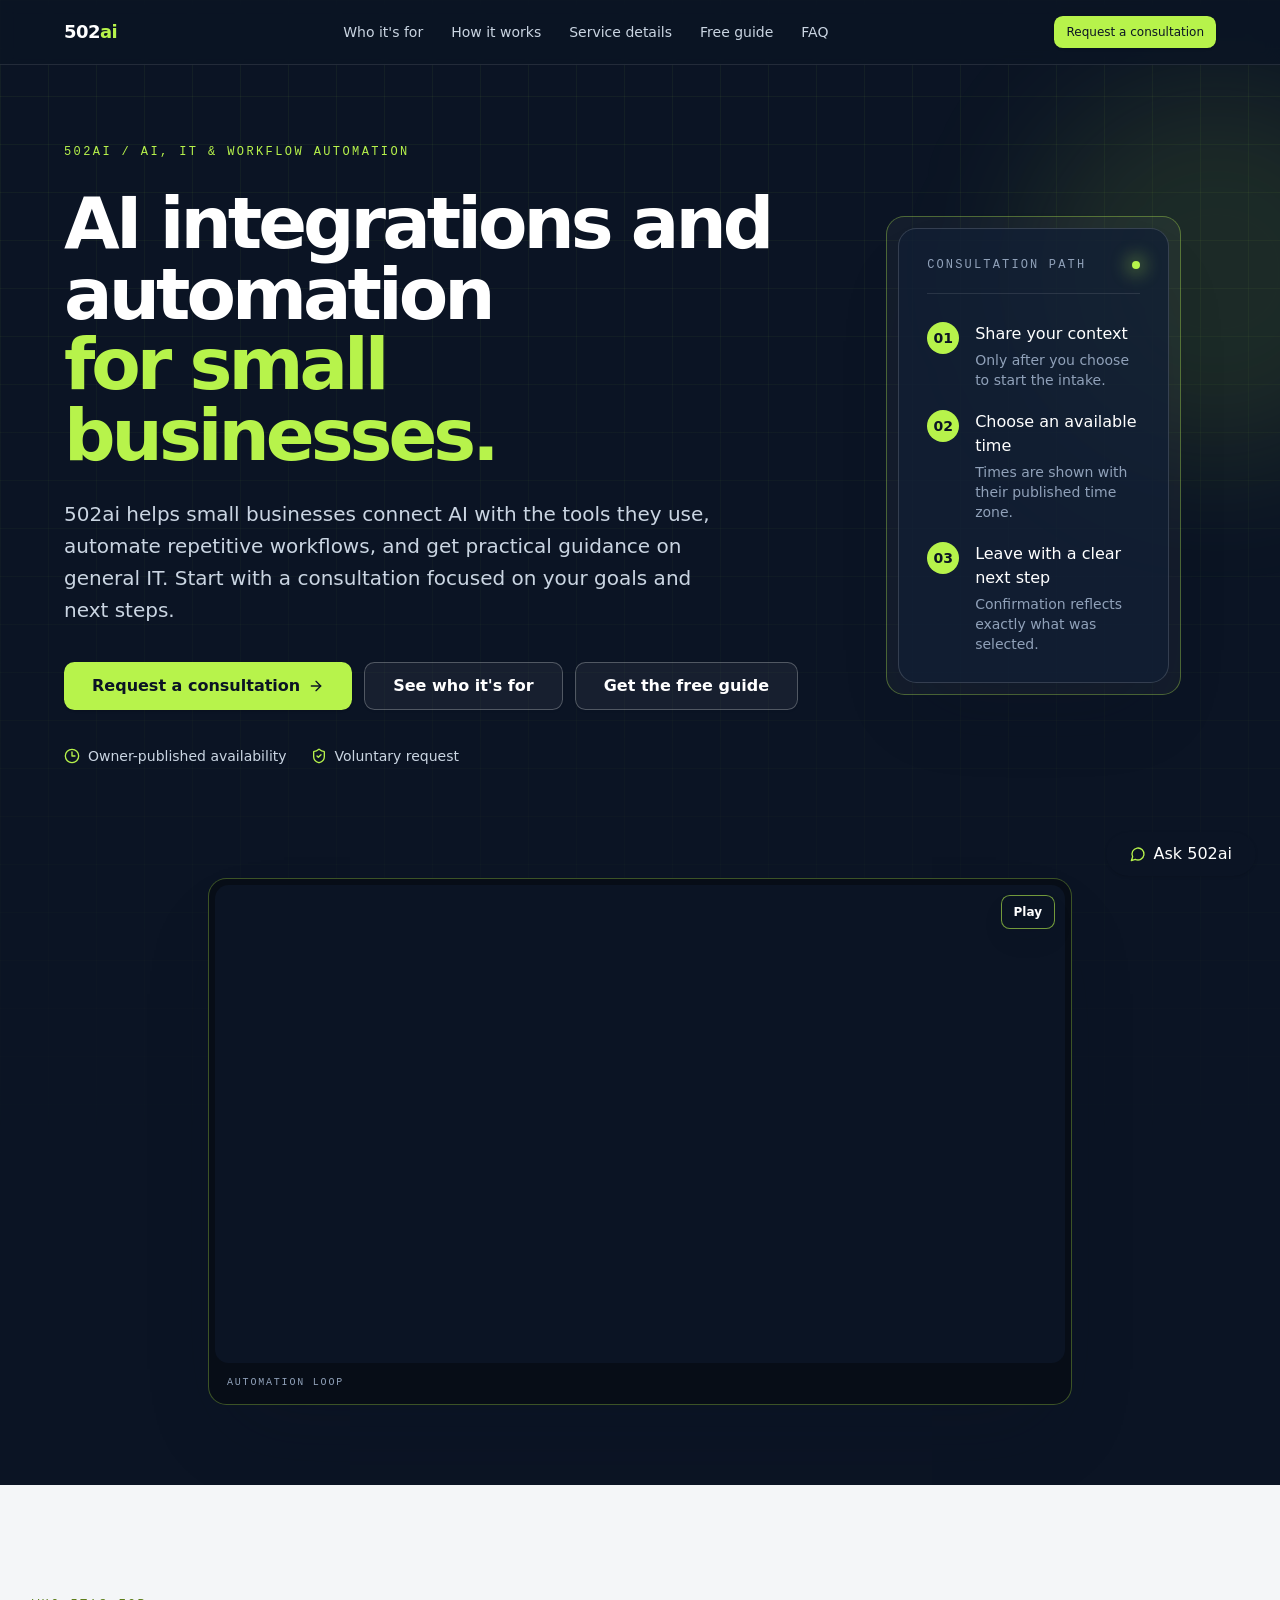
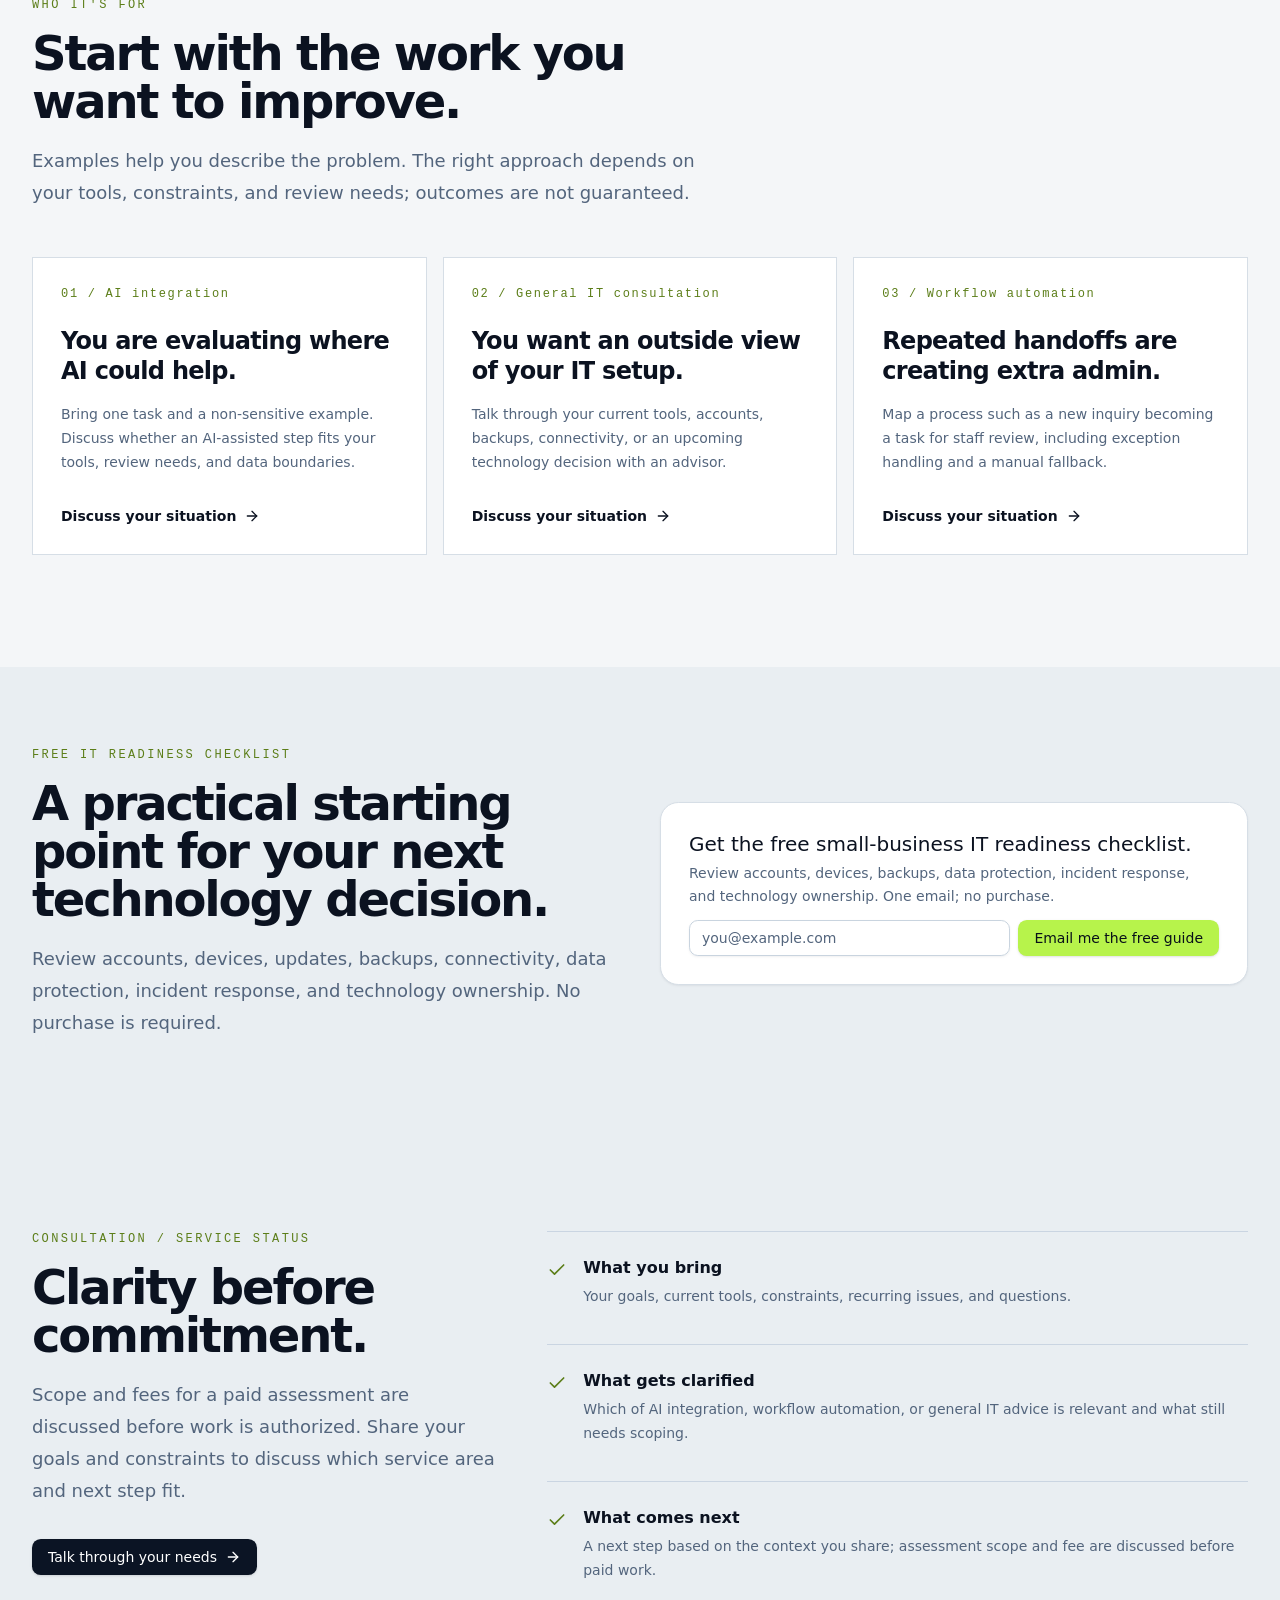
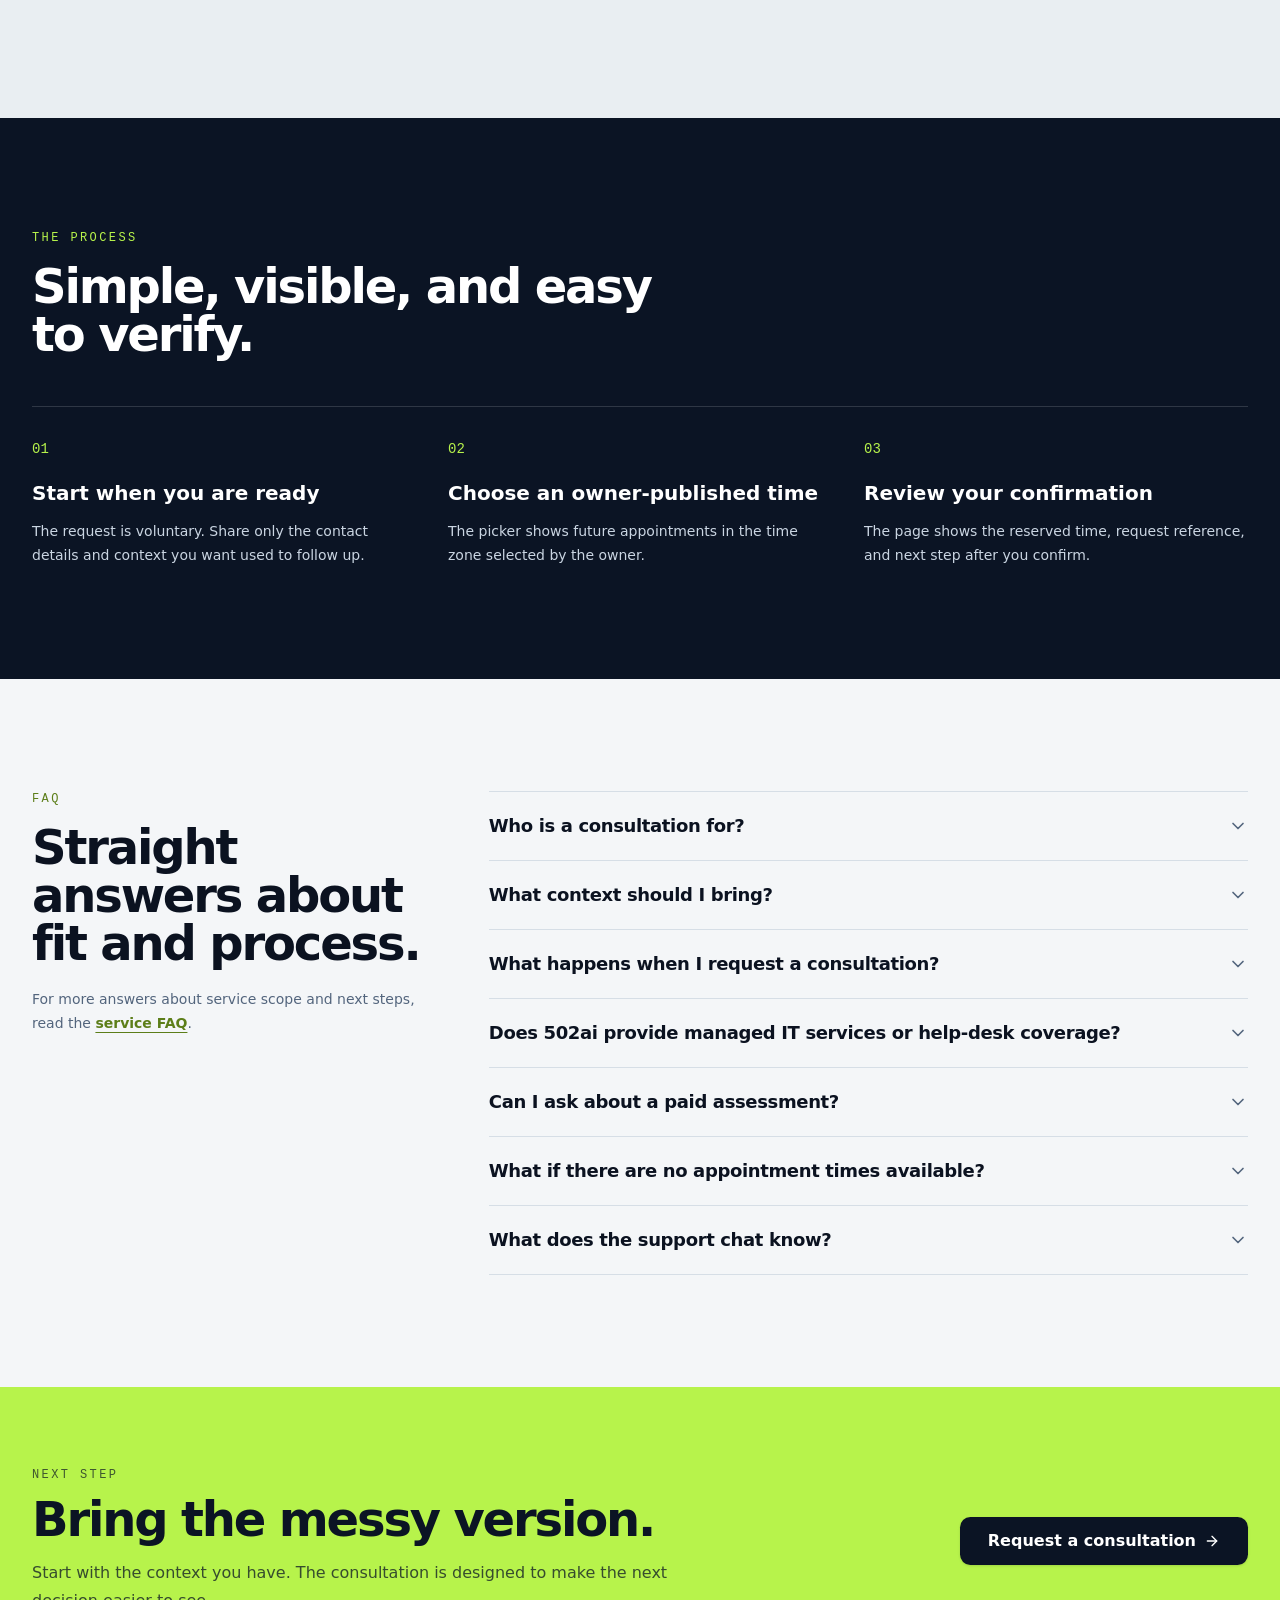
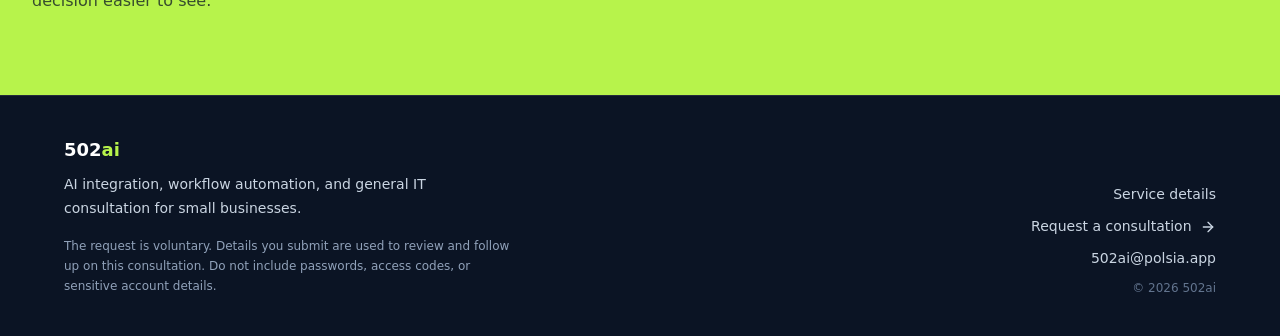
==== commit 53021e9b: "Initial commit: mirrored site from Polsia" ====
--- a/index.html
+++ b/index.html
@@ -1 +1 @@
-<!DOCTYPE html><html lang="en" dir="ltr"><head><meta charset="utf-8"><link rel="icon" href="/favicon.ico" sizes="any"><meta name="viewport" content="width=device-width, initial-scale=1"><script src="/assets/lead.js"></script><link rel="stylesheet" href="_next/static/chunks/0__gtioi3s7lj.css" data-precedence="next"><link rel="preload" as="script" fetchpriority="low" href="_next/static/chunks/0fldi-4fgo6om.js"><script src="_next/static/chunks/0v95vu3h-w4fk.js" async=""></script><script src="_next/static/chunks/0lfxirqtvazlu.js" async=""></script><script src="_next/static/chunks/0l1_47-31-frg.js" async=""></script><script src="_next/static/chunks/0_~oc-q8md0.5.js" async=""></script><script src="_next/static/chunks/turbopack-06mkimn4y7oui.js" async=""></script><script src="_next/static/chunks/01xlw8hd842-c.js" async=""></script><script src="_next/static/chunks/00-csyj9a6t-x.js" async=""></script><script src="_next/static/chunks/0rse4l1ep731e.js" async=""></script><script src="_next/static/chunks/009zz1fhqhka-.js" async=""></script><script src="_next/static/chunks/12fk6u5hmqf47.js" async=""></script><script src="_next/static/chunks/0-q.mwi4mcrxv.js" async=""></script><script src="_next/static/chunks/0bn8dwyu2_uis.js" async=""></script><script src="_next/static/chunks/06d.wo8749jlh.js" async=""></script><script src="_next/static/chunks/0~isg1e2u99oy.js" async=""></script><script src="_next/static/chunks/054f8407ooxnb.js" async=""></script><script src="_next/static/chunks/0ojf.-gmc4uyp.js" async=""></script><script src="_next/static/chunks/0a0m3w8spjua4.js" async=""></script><meta name="next-size-adjust" content=""><meta name="theme-color" content="#0b1424"><title>502ai | AI integration and workflow automation</title><link rel="canonical" href="https://502ai.pro/"><meta property="og:url" content="https://502ai.pro/"><meta name="description" content="AI integration, workflow automation and IT consulting for Louisville small businesses."><meta name="application-name" content="502ai"><link rel="manifest" href="/manifest.webmanifest"><meta name="keywords" content="AI integration,workflow automation,IT consultation,small business,502ai"><meta property="og:title" content="502ai | AI integration, workflow automation and IT consulting"><meta property="og:description" content="AI integration, workflow automation and IT consulting for Louisville small businesses."><meta property="og:site_name" content="502ai"><meta property="og:image" content="https://502ai.pro/opengraph-image.png"><meta property="og:image:type" content="image/png"><meta property="og:image:width" content="1200"><meta property="og:image:height" content="630"><meta property="og:image:alt" content="502ai"><meta property="og:type" content="website"><meta name="twitter:card" content="summary_large_image"><meta name="twitter:title" content="502ai | AI integration, workflow automation and IT consulting"><meta name="twitter:description" content="AI integration, workflow automation and IT consulting for Louisville small businesses."><meta name="twitter:image" content="https://502ai.pro/opengraph-image.png"><meta name="twitter:image:alt" content="502ai"><meta name="twitter:image:type" content="image/png"><meta name="twitter:image:width" content="1200"><meta name="twitter:image:height" content="630"><link rel="icon" href="/icon.svg?icon.0nr6n2ke7qc_d.svg" sizes="any" type="image/svg+xml"><script src="_next/static/chunks/03~yq9q893hmn.js" nomodule=""></script><style>button[aria-label="Play automation animation"],button[aria-label="Pause automation animation"]{display:none!important}video::-webkit-media-controls,video::-webkit-media-controls-start-playback-button,video::-webkit-media-controls-overlay-play-button{display:none!important;-webkit-appearance:none}</style><style>@media (max-width:767px){footer{padding-bottom:5.5rem}}</style></head><body class="min-h-screen bg-background font-body text-foreground antialiased"><div hidden=""><!--$--><!--/$--></div><script>((a,b,c,d,e,f,g,h)=>{let i=document.documentElement,j=["light","dark"];function k(b){var c;(Array.isArray(a)?a:[a]).forEach(a=>{let c="class"===a,d=c&&f?e.map(a=>f[a]||a):e;c?(i.classList.remove(...d),i.classList.add(f&&f[b]?f[b]:b)):i.setAttribute(a,b)}),c=b,h&&j.includes(c)&&(i.style.colorScheme=c)}if(d)k(d);else try{let a=localStorage.getItem(b)||c,d=g&&"system"===a?window.matchMedia("(prefers-color-scheme: dark)").matches?"dark":"light":a;k(d)}catch(a){}})("class","theme","system",null,["light","dark"],null,true,true)</script><div class="displayfont_ef4580e2-module__H3jTgG__variable monofont_17b3faa7-module__HdOs8W__variable"><div class="bg-background"><header class="absolute inset-x-0 top-0 z-20 border-b border-white/10 bg-navy/80 text-white backdrop-blur"><div class="mx-auto flex h-16 max-w-[76rem] items-center justify-between gap-6 px-5 sm:px-8"><a class="lime-focus text-lg font-semibold tracking-[-0.03em]" href="/">502<span class="text-lime">ai</span></a><nav aria-label="Main" class="hidden items-center gap-7 text-sm text-slate-300 md:flex"><a class="lime-focus transition-colors hover:text-white" href="#paths">Who it's for</a><a class="lime-focus transition-colors hover:text-white" href="#process">How it works</a><a class="lime-focus transition-colors hover:text-white" href="/services">Service details</a><a class="lime-focus transition-colors hover:text-white" href="#free-guide">Email us</a><a class="lime-focus transition-colors hover:text-white" href="#faq">FAQ</a><a class="lime-focus transition-colors hover:text-white" href="#packages">Packages</a></nav><a class="inline-flex items-center justify-center gap-2 whitespace-nowrap font-medium transition-all focus-visible:outline-none focus-visible:ring-2 focus-visible:ring-ring focus-visible:ring-offset-2 focus-visible:ring-offset-background disabled:pointer-events-none disabled:opacity-50 [&amp;_svg]:pointer-events-none [&amp;_svg]:size-4 [&amp;_svg]:shrink-0 shadow hover:shadow-md active:translate-y-px h-8 rounded-md px-3 text-xs bg-lime text-navy hover:bg-lime/90" href="/consultation">Request a consultation</a></div></header><a href="#packages" class="fixed bottom-4 left-1/2 -translate-x-1/2 z-50 md:hidden inline-flex items-center justify-center gap-2 whitespace-nowrap font-medium transition-all focus-visible:outline-none focus-visible:ring-2 focus-visible:ring-ring focus-visible:ring-offset-2 focus-visible:ring-offset-background disabled:pointer-events-none disabled:opacity-50 shadow hover:shadow-md active:translate-y-px h-11 px-6 text-base rounded-full bg-lime text-navy hover:bg-lime/90">Packages <svg xmlns="http://www.w3.org/2000/svg" width="20" height="20" viewBox="0 0 24 24" fill="none" stroke="currentColor" stroke-width="2" stroke-linecap="round" stroke-linejoin="round" class="lucide lucide-arrow-right" aria-hidden="true"><path d="M5 12h14"></path><path d="m12 5 7 7-7 7"></path></svg></a><main><section class="relative overflow-hidden bg-navy text-white"><div class="marketing-grid pointer-events-none absolute inset-0 opacity-70"></div><div class="pointer-events-none absolute -right-32 top-20 size-96 rounded-full bg-lime/10 blur-3xl"></div><div class="relative mx-auto grid min-h-[680px] max-w-[76rem] items-center gap-14 px-5 pb-20 pt-36 sm:px-8 lg:grid-cols-[1.08fr_0.92fr] lg:gap-20 lg:pb-28"><div class="max-w-3xl"><p class="mb-7 font-mono text-xs uppercase tracking-[0.2em] text-lime">502ai / AI, IT &amp; workflow automation</p><h1 class="max-w-4xl text-5xl font-semibold leading-[0.98] tracking-[-0.055em] sm:text-7xl">AI integrations and automation<span class="block text-lime">for small businesses.</span></h1><p class="mt-7 max-w-2xl text-lg leading-8 text-slate-300 sm:text-xl">502ai helps small businesses connect AI with the tools they use, automate repetitive workflows, and get practical guidance on general IT. Start with a consultation focused on your goals and next steps.</p><div class="mt-9 flex flex-col gap-3 sm:flex-row"><a class="inline-flex items-center justify-center gap-2 whitespace-nowrap transition-all focus-visible:outline-none focus-visible:ring-2 focus-visible:ring-ring focus-visible:ring-offset-2 focus-visible:ring-offset-background disabled:pointer-events-none disabled:opacity-50 [&amp;_svg]:pointer-events-none [&amp;_svg]:size-4 [&amp;_svg]:shrink-0 shadow hover:shadow-md active:translate-y-px h-12 rounded-lg px-7 text-base font-semibold bg-lime text-navy hover:bg-lime/90" href="#packages">See Packages <svg xmlns="http://www.w3.org/2000/svg" width="24" height="24" viewBox="0 0 24 24" fill="none" stroke="currentColor" stroke-width="2" stroke-linecap="round" stroke-linejoin="round" class="lucide lucide-arrow-right" aria-hidden="true"><path d="M5 12h14"></path><path d="m12 5 7 7-7 7"></path></svg></a></div><div class="mt-9 flex flex-wrap gap-x-6 gap-y-3 text-sm text-slate-300"><span class="inline-flex items-center gap-2"><svg xmlns="http://www.w3.org/2000/svg" width="24" height="24" viewBox="0 0 24 24" fill="none" stroke="currentColor" stroke-width="2" stroke-linecap="round" stroke-linejoin="round" class="lucide lucide-clock3 lucide-clock-3 size-4 text-lime" aria-hidden="true"><circle cx="12" cy="12" r="10"></circle><polyline points="12 6 12 12 16.5 12"></polyline></svg> We reply by email</span><span class="inline-flex items-center gap-2"><svg xmlns="http://www.w3.org/2000/svg" width="24" height="24" viewBox="0 0 24 24" fill="none" stroke="currentColor" stroke-width="2" stroke-linecap="round" stroke-linejoin="round" class="lucide lucide-shield-check size-4 text-lime" aria-hidden="true"><path d="M20 13c0 5-3.5 7.5-7.66 8.95a1 1 0 0 1-.67-.01C7.5 20.5 4 18 4 13V6a1 1 0 0 1 1-1c2 0 4.5-1.2 6.24-2.72a1.17 1.17 0 0 1 1.52 0C14.51 3.81 17 5 19 5a1 1 0 0 1 1 1z"></path><path d="m9 12 2 2 4-4"></path></svg> Voluntary request</span></div></div><div class="relative w-full max-w-[34rem] justify-self-center lg:justify-self-end"><div class="absolute inset-2 rounded-2xl border border-lime/35 bg-white/[0.04]"></div><div class="relative mx-3 my-4 rounded-2xl border border-white/15 bg-navy-soft/80 p-5 shadow-2xl sm:mx-5 sm:my-5 sm:p-7"><div class="flex items-center justify-between border-b border-white/10 pb-5"><span class="font-mono text-xs uppercase tracking-[0.18em] text-slate-400">Consultation path</span><span class="size-2 rounded-full bg-lime shadow-[0_0_18px_4px_rgb(183_243_75_/_0.45)]"></span></div><div class="space-y-5 pt-7"><div class="flex items-start gap-4"><span class="flex size-8 shrink-0 items-center justify-center rounded-full bg-lime text-sm font-semibold text-navy">0<!-- -->1</span><div class="min-w-0"><p class="font-medium leading-6 text-white">Share your context</p><p class="mt-1 text-sm leading-5 text-slate-400">Only after you choose to start the intake.</p></div></div><div class="flex items-start gap-4"><span class="flex size-8 shrink-0 items-center justify-center rounded-full bg-lime text-sm font-semibold text-navy">0<!-- -->2</span><div class="min-w-0"><p class="font-medium leading-6 text-white">We follow up by email</p><p class="mt-1 text-sm leading-5 text-slate-400">Tell us a couple of times that work and we will reply by email.</p></div></div><div class="flex items-start gap-4"><span class="flex size-8 shrink-0 items-center justify-center rounded-full bg-lime text-sm font-semibold text-navy">0<!-- -->3</span><div class="min-w-0"><p class="font-medium leading-6 text-white">Leave with a clear next step</p><p class="mt-1 text-sm leading-5 text-slate-400">You get a confirmation on the page after you send the request.</p></div></div></div></div></div></div><div class="relative mx-auto w-full max-w-[76rem] px-5 pb-16 sm:px-8 sm:pb-20"><figure class="relative mx-auto w-full max-w-[54rem] overflow-hidden rounded-2xl border border-lime/30 bg-[#070d17] p-1.5 shadow-2xl"><img src="company_241554/uploads/automation-loop.webp" alt="502ai automation loop animation" width="960" height="446" loading="eager" decoding="async" draggable="false" class="block aspect-video w-full rounded-xl bg-navy object-contain"><figcaption class="px-3 pb-2 pt-3 font-mono text-[10px] uppercase tracking-[0.18em] text-slate-400">Automation loop</figcaption></figure></div></section><section id="paths" class="bg-background px-5 py-20 sm:px-8 sm:py-28"><div class="mx-auto max-w-[76rem]"><div class="max-w-2xl"><p class="font-mono text-xs uppercase tracking-[0.2em] text-brand-700">Who it's for</p><h2 class="mt-4 text-4xl font-semibold tracking-[-0.045em] text-foreground sm:text-5xl">Start with the work you want to improve.</h2><p class="mt-5 text-lg leading-8 text-muted-foreground">Examples help you describe the problem. The right approach depends on your tools, constraints, and review needs; outcomes are not guaranteed.</p></div><div class="mt-12 grid gap-4 lg:grid-cols-3"><article class="group flex min-h-64 flex-col justify-between border border-border bg-card p-7 transition-colors hover:border-brand-500/60"><div><p class="font-mono text-xs tracking-[0.14em] text-brand-700">01 / AI integration</p><h3 class="mt-6 text-2xl font-semibold leading-tight tracking-[-0.03em]">You are evaluating where AI could help.</h3><p class="mt-4 text-sm leading-6 text-muted-foreground">Bring one task and a non-sensitive example. Discuss whether an AI-assisted step fits your tools, review needs, and data boundaries.</p></div><a class="lime-focus mt-8 inline-flex items-center gap-2 text-sm font-semibold text-foreground" href="/consultation">Discuss your situation<!-- --> <svg xmlns="http://www.w3.org/2000/svg" width="24" height="24" viewBox="0 0 24 24" fill="none" stroke="currentColor" stroke-width="2" stroke-linecap="round" stroke-linejoin="round" class="lucide lucide-arrow-right size-4 transition-transform group-hover:translate-x-1" aria-hidden="true"><path d="M5 12h14"></path><path d="m12 5 7 7-7 7"></path></svg></a></article><article class="group flex min-h-64 flex-col justify-between border border-border bg-card p-7 transition-colors hover:border-brand-500/60"><div><p class="font-mono text-xs tracking-[0.14em] text-brand-700">02 / General IT consultation</p><h3 class="mt-6 text-2xl font-semibold leading-tight tracking-[-0.03em]">You want an outside view of your IT setup.</h3><p class="mt-4 text-sm leading-6 text-muted-foreground">Talk through your current tools, accounts, backups, connectivity, or an upcoming technology decision with an advisor.</p></div><a class="lime-focus mt-8 inline-flex items-center gap-2 text-sm font-semibold text-foreground" href="/consultation">Discuss your situation<!-- --> <svg xmlns="http://www.w3.org/2000/svg" width="24" height="24" viewBox="0 0 24 24" fill="none" stroke="currentColor" stroke-width="2" stroke-linecap="round" stroke-linejoin="round" class="lucide lucide-arrow-right size-4 transition-transform group-hover:translate-x-1" aria-hidden="true"><path d="M5 12h14"></path><path d="m12 5 7 7-7 7"></path></svg></a></article><article class="group flex min-h-64 flex-col justify-between border border-border bg-card p-7 transition-colors hover:border-brand-500/60"><div><p class="font-mono text-xs tracking-[0.14em] text-brand-700">03 / Workflow automation</p><h3 class="mt-6 text-2xl font-semibold leading-tight tracking-[-0.03em]">Repeated handoffs are creating extra admin.</h3><p class="mt-4 text-sm leading-6 text-muted-foreground">Map a process such as a new inquiry becoming a task for staff review, including exception handling and a manual fallback.</p></div><a class="lime-focus mt-8 inline-flex items-center gap-2 text-sm font-semibold text-foreground" href="/consultation">Discuss your situation<!-- --> <svg xmlns="http://www.w3.org/2000/svg" width="24" height="24" viewBox="0 0 24 24" fill="none" stroke="currentColor" stroke-width="2" stroke-linecap="round" stroke-linejoin="round" class="lucide lucide-arrow-right size-4 transition-transform group-hover:translate-x-1" aria-hidden="true"><path d="M5 12h14"></path><path d="m12 5 7 7-7 7"></path></svg></a></article></div></div></section><section id="free-guide" class="bg-[#e9eef2] px-5 py-16 sm:px-8 sm:py-20"><div class="mx-auto grid max-w-[76rem] gap-10 lg:grid-cols-[1fr_1fr] lg:items-center"><div class="max-w-2xl"><p class="font-mono text-xs uppercase tracking-[0.2em] text-brand-700">Email us</p><h2 class="mt-4 text-4xl font-semibold tracking-[-0.045em] text-foreground sm:text-5xl">Tell us what you're working on.</h2><p class="mt-5 text-lg leading-8 text-muted-foreground">Tell us what you're working on and we'll reply by email. No purchase is required.</p></div><div class="rounded-2xl border border-border bg-card p-5 shadow-sm sm:p-7"><div class="flex flex-col gap-3"><div class="flex flex-col gap-1"><p class="font-display text-xl text-foreground leading-snug">Tell us what you're working on and we'll reply by email.</p><p class="text-small text-muted-foreground leading-relaxed">Tell us what you're working on and we'll reply by email.</p></div><form class="flex flex-col gap-2 sm:flex-row sm:items-start sm:gap-2"><div class="flex-1 space-y-1"><input type="email" class="flex w-full rounded-md border border-input bg-transparent px-3 py-1 text-base shadow-sm transition-colors file:border-0 file:bg-transparent file:text-sm file:font-medium file:text-foreground placeholder:text-muted-foreground focus-visible:outline-none focus-visible:ring-1 focus-visible:ring-ring disabled:cursor-not-allowed disabled:opacity-50 md:text-sm h-9" inputmode="email" autocomplete="email" placeholder="name@yourbusiness.com" aria-label="Email address" id="_R_f6qnpf9lb_-form-item" aria-describedby="_R_f6qnpf9lb_-form-item-description" aria-invalid="false" name="email" value=""></div><button class="inline-flex items-center justify-center gap-2 whitespace-nowrap rounded-md text-sm font-medium transition-all focus-visible:outline-none focus-visible:ring-2 focus-visible:ring-ring focus-visible:ring-offset-2 focus-visible:ring-offset-background disabled:pointer-events-none disabled:opacity-50 [&amp;_svg]:pointer-events-none [&amp;_svg]:size-4 [&amp;_svg]:shrink-0 bg-primary text-primary-foreground shadow hover:bg-primary/90 hover:shadow-md active:translate-y-px h-9 px-4 py-2 sm:w-auto w-full" type="submit"><span>Send request</span></button></form></div></div></div></section><section class="bg-[#e9eef2] px-5 py-20 sm:px-8 sm:py-28"><div class="mx-auto grid max-w-[76rem] gap-12 lg:grid-cols-[0.8fr_1.2fr] lg:items-start"><div><p class="font-mono text-xs uppercase tracking-[0.2em] text-brand-700">Consultation / service status</p><h2 class="mt-4 text-4xl font-semibold tracking-[-0.045em] text-foreground sm:text-5xl">Clarity before commitment.</h2><p class="mt-5 text-lg leading-8 text-muted-foreground">Scope and fees for a paid assessment are discussed before work is authorized. Share your goals and constraints to discuss which service area and next step fit.</p><a class="inline-flex items-center justify-center gap-2 whitespace-nowrap rounded-md text-sm font-medium transition-all focus-visible:outline-none focus-visible:ring-2 focus-visible:ring-ring focus-visible:ring-offset-2 focus-visible:ring-offset-background disabled:pointer-events-none disabled:opacity-50 [&amp;_svg]:pointer-events-none [&amp;_svg]:size-4 [&amp;_svg]:shrink-0 shadow hover:shadow-md active:translate-y-px h-9 px-4 py-2 mt-8 bg-navy text-white hover:bg-navy-soft" href="/consultation">Talk through your needs <svg xmlns="http://www.w3.org/2000/svg" width="24" height="24" viewBox="0 0 24 24" fill="none" stroke="currentColor" stroke-width="2" stroke-linecap="round" stroke-linejoin="round" class="lucide lucide-arrow-right" aria-hidden="true"><path d="M5 12h14"></path><path d="m12 5 7 7-7 7"></path></svg></a></div><div class="grid gap-3"><div class="flex gap-4 border-t border-slate-300 py-6"><svg xmlns="http://www.w3.org/2000/svg" width="24" height="24" viewBox="0 0 24 24" fill="none" stroke="currentColor" stroke-width="2" stroke-linecap="round" stroke-linejoin="round" class="lucide lucide-check mt-1 size-5 shrink-0 text-brand-700" aria-hidden="true"><path d="M20 6 9 17l-5-5"></path></svg><div><h3 class="font-semibold text-foreground">What you bring</h3><p class="mt-1 text-sm leading-6 text-muted-foreground">Your goals, current tools, constraints, recurring issues, and questions.</p></div></div><div class="flex gap-4 border-t border-slate-300 py-6"><svg xmlns="http://www.w3.org/2000/svg" width="24" height="24" viewBox="0 0 24 24" fill="none" stroke="currentColor" stroke-width="2" stroke-linecap="round" stroke-linejoin="round" class="lucide lucide-check mt-1 size-5 shrink-0 text-brand-700" aria-hidden="true"><path d="M20 6 9 17l-5-5"></path></svg><div><h3 class="font-semibold text-foreground">What gets clarified</h3><p class="mt-1 text-sm leading-6 text-muted-foreground">Which of AI integration, workflow automation, or general IT advice is relevant and what still needs scoping.</p></div></div><div class="flex gap-4 border-t border-slate-300 py-6"><svg xmlns="http://www.w3.org/2000/svg" width="24" height="24" viewBox="0 0 24 24" fill="none" stroke="currentColor" stroke-width="2" stroke-linecap="round" stroke-linejoin="round" class="lucide lucide-check mt-1 size-5 shrink-0 text-brand-700" aria-hidden="true"><path d="M20 6 9 17l-5-5"></path></svg><div><h3 class="font-semibold text-foreground">What comes next</h3><p class="mt-1 text-sm leading-6 text-muted-foreground">A next step based on the context you share; assessment scope and fee are discussed before paid work.</p></div></div></div></div></section><section id="process" class="bg-navy px-5 py-20 text-white sm:px-8 sm:py-28"><div class="mx-auto max-w-[76rem]"><div class="max-w-2xl"><p class="font-mono text-xs uppercase tracking-[0.2em] text-lime">The process</p><h2 class="mt-4 text-4xl font-semibold tracking-[-0.045em] sm:text-5xl">Simple, visible, and easy to verify.</h2></div><div class="mt-12 grid gap-8 border-t border-white/15 pt-8 md:grid-cols-3"><div><p class="font-mono text-sm text-lime">01</p><h3 class="mt-5 text-xl font-semibold">Start when you are ready</h3><p class="mt-3 text-sm leading-6 text-slate-300">The request is voluntary. Share only the contact details and context you want used to follow up.</p></div><div><p class="font-mono text-sm text-lime">02</p><h3 class="mt-5 text-xl font-semibold">We follow up by email</h3><p class="mt-3 text-sm leading-6 text-slate-300">Send your name, email, and a short note about the work. We reply by email.</p></div><div><p class="font-mono text-sm text-lime">03</p><h3 class="mt-5 text-xl font-semibold">Review your confirmation</h3><p class="mt-3 text-sm leading-6 text-slate-300">You get a confirmation on the page, and we follow up by email.</p></div></div></div></section><section id="faq" class="bg-background px-5 py-20 sm:px-8 sm:py-28"><div class="mx-auto grid max-w-[76rem] gap-12 lg:grid-cols-[0.7fr_1.3fr]"><div><p class="font-mono text-xs uppercase tracking-[0.2em] text-brand-700">FAQ</p><h2 class="mt-4 text-4xl font-semibold tracking-[-0.045em] sm:text-5xl">Straight answers about fit and process.</h2><p class="mt-5 max-w-md text-sm leading-6 text-muted-foreground">For more answers about service scope and next steps, read the<!-- --> <a class="lime-focus font-semibold text-brand-700 underline underline-offset-4" href="/faq">service FAQ</a>.</p></div><div class="divide-y divide-border border-y border-border"><details class="group py-5"><summary class="flex cursor-pointer list-none items-center justify-between gap-5 text-lg font-semibold tracking-[-0.02em] marker:hidden">Who is a consultation for?<svg xmlns="http://www.w3.org/2000/svg" width="24" height="24" viewBox="0 0 24 24" fill="none" stroke="currentColor" stroke-width="2" stroke-linecap="round" stroke-linejoin="round" class="lucide lucide-chevron-down size-5 shrink-0 text-muted-foreground transition-transform group-open:rotate-180" aria-hidden="true"><path d="m6 9 6 6 6-6"></path></svg></summary><p class="max-w-2xl pt-4 text-sm leading-7 text-muted-foreground">It is for small-business owners exploring AI integration, workflow automation, or general IT advice.</p></details><details class="group py-5"><summary class="flex cursor-pointer list-none items-center justify-between gap-5 text-lg font-semibold tracking-[-0.02em] marker:hidden">What context should I bring?<svg xmlns="http://www.w3.org/2000/svg" width="24" height="24" viewBox="0 0 24 24" fill="none" stroke="currentColor" stroke-width="2" stroke-linecap="round" stroke-linejoin="round" class="lucide lucide-chevron-down size-5 shrink-0 text-muted-foreground transition-transform group-open:rotate-180" aria-hidden="true"><path d="m6 9 6 6 6-6"></path></svg></summary><p class="max-w-2xl pt-4 text-sm leading-7 text-muted-foreground">Your goal, current tools, one example of the task or issue, constraints, and questions are useful. A short summary is enough; do not share passwords or sensitive records.</p></details><details class="group py-5"><summary class="flex cursor-pointer list-none items-center justify-between gap-5 text-lg font-semibold tracking-[-0.02em] marker:hidden">What happens when I request a consultation?<svg xmlns="http://www.w3.org/2000/svg" width="24" height="24" viewBox="0 0 24 24" fill="none" stroke="currentColor" stroke-width="2" stroke-linecap="round" stroke-linejoin="round" class="lucide lucide-chevron-down size-5 shrink-0 text-muted-foreground transition-transform group-open:rotate-180" aria-hidden="true"><path d="m6 9 6 6 6-6"></path></svg></summary><p class="max-w-2xl pt-4 text-sm leading-7 text-muted-foreground">You send your name, email, and a short note. We follow up by email. Please do not include passwords or sensitive records.</p></details><details class="group py-5"><summary class="flex cursor-pointer list-none items-center justify-between gap-5 text-lg font-semibold tracking-[-0.02em] marker:hidden">Does 502ai provide managed IT services or help-desk coverage?<svg xmlns="http://www.w3.org/2000/svg" width="24" height="24" viewBox="0 0 24 24" fill="none" stroke="currentColor" stroke-width="2" stroke-linecap="round" stroke-linejoin="round" class="lucide lucide-chevron-down size-5 shrink-0 text-muted-foreground transition-transform group-open:rotate-180" aria-hidden="true"><path d="m6 9 6 6 6-6"></path></svg></summary><p class="max-w-2xl pt-4 text-sm leading-7 text-muted-foreground">No. 502ai offers general IT consultation and advisory work, but does not manage a company’s IT department or provide ongoing managed services or help-desk coverage.</p></details><details class="group py-5"><summary class="flex cursor-pointer list-none items-center justify-between gap-5 text-lg font-semibold tracking-[-0.02em] marker:hidden">Can I ask about a paid assessment?<svg xmlns="http://www.w3.org/2000/svg" width="24" height="24" viewBox="0 0 24 24" fill="none" stroke="currentColor" stroke-width="2" stroke-linecap="round" stroke-linejoin="round" class="lucide lucide-chevron-down size-5 shrink-0 text-muted-foreground transition-transform group-open:rotate-180" aria-hidden="true"><path d="m6 9 6 6 6-6"></path></svg></summary><p class="max-w-2xl pt-4 text-sm leading-7 text-muted-foreground">Yes. The packages on this page have fixed prices. Every price up front. No hourly billing, no surprises. Email info@502ai.pro if you need help choosing.</p></details><details class="group py-5"><summary class="flex cursor-pointer list-none items-center justify-between gap-5 text-lg font-semibold tracking-[-0.02em] marker:hidden">How do I ask for a time?<svg xmlns="http://www.w3.org/2000/svg" width="24" height="24" viewBox="0 0 24 24" fill="none" stroke="currentColor" stroke-width="2" stroke-linecap="round" stroke-linejoin="round" class="lucide lucide-chevron-down size-5 shrink-0 text-muted-foreground transition-transform group-open:rotate-180" aria-hidden="true"><path d="m6 9 6 6 6-6"></path></svg></summary><p class="max-w-2xl pt-4 text-sm leading-7 text-muted-foreground">Email info@502ai.pro with a couple of times that work. Please do not include passwords or sensitive records.</p></details></div></div></section><section id="packages" class="bg-background px-5 py-20 sm:px-8 sm:py-28"><div class="mx-auto max-w-[76rem]"><div class="max-w-2xl"><p class="font-mono text-xs uppercase tracking-[0.2em] text-brand-700">Packages</p><h2 class="mt-4 text-4xl font-semibold tracking-[-0.045em] sm:text-5xl">Pick what fits first.</h2><p class="mt-5 text-lg leading-8 text-muted-foreground">One-time setups. Website hosting is $19/mo, cancel anytime. Every price up front. No hourly billing, no surprises.</p></div><div class="mt-12 grid gap-4 sm:grid-cols-2"><article class="group flex min-h-64 flex-col justify-between border border-border bg-card p-7 transition-colors hover:border-brand-500/60"><div><p class="font-mono text-xs tracking-[0.14em] text-brand-700">One-time</p><h3 class="mt-6 text-2xl font-semibold leading-tight tracking-[-0.03em]">AI Automation Audit</h3><p class="mt-4 text-lg leading-7 text-foreground">$149 one-time</p><p class="mt-3 text-sm leading-6 text-muted-foreground">We review how your business handles leads, follow-ups and repetitive tasks and send you a written plan of what to automate first.</p><div class="mt-4 text-xs text-muted-foreground border-t border-border pt-4"><p>One-time purchase. We'll email you within 1 business day to schedule.</p><p>Provided by 502ai (AI integration, workflow automation &amp; IT consultation).</p><p>Contact: <a href="mailto:info@502ai.pro" class="underline hover:text-foreground">info@502ai.pro</a> · Secure checkout by Stripe</p></div></div><a class="mt-8 inline-flex items-center justify-center gap-2 whitespace-nowrap transition-all focus-visible:outline-none focus-visible:ring-2 focus-visible:ring-ring focus-visible:ring-offset-2 focus-visible:ring-offset-background disabled:pointer-events-none disabled:opacity-50 [&_svg]:pointer-events-none [&_svg]:size-4 [&_svg]:shrink-0 shadow hover:shadow-md active:translate-y-px h-12 rounded-lg px-7 text-base font-semibold bg-lime text-navy hover:bg-lime/90" href="https://buy.stripe.com/4gM7sM2zK5vr25JfIFcjS1c">Buy</a></article><article class="group flex min-h-64 flex-col justify-between border border-border bg-card p-7 transition-colors hover:border-brand-500/60"><div><p class="font-mono text-xs tracking-[0.14em] text-brand-700">One-time</p><h3 class="mt-6 text-2xl font-semibold leading-tight tracking-[-0.03em]">AI Lead Qualifier Setup</h3><p class="mt-4 text-lg leading-7 text-foreground">$497 one-time</p><p class="mt-3 text-sm leading-6 text-muted-foreground">A lead-qualification bot set up on your site that scores new inquiries hot, warm or cold and routes them to you.</p><div class="mt-4 text-xs text-muted-foreground border-t border-border pt-4"><p>One-time purchase. We'll email you within 1 business day to schedule setup.</p><p>Provided by 502ai (AI integration, workflow automation &amp; IT consultation).</p><p>Contact: <a href="mailto:info@502ai.pro" class="underline hover:text-foreground">info@502ai.pro</a> · Secure checkout by Stripe</p></div></div><a class="mt-8 inline-flex items-center justify-center gap-2 whitespace-nowrap transition-all focus-visible:outline-none focus-visible:ring-2 focus-visible:ring-ring focus-visible:ring-offset-2 focus-visible:ring-offset-background disabled:pointer-events-none disabled:opacity-50 [&_svg]:pointer-events-none [&_svg]:size-4 [&_svg]:shrink-0 shadow hover:shadow-md active:translate-y-px h-12 rounded-lg px-7 text-base font-semibold bg-lime text-navy hover:bg-lime/90" href="https://buy.stripe.com/4gM9AU4HScXT39N3ZXcjS1b">Buy</a></article><article class="group flex min-h-64 flex-col justify-between border border-border bg-card p-7 transition-colors hover:border-brand-500/60"><div><p class="font-mono text-xs tracking-[0.14em] text-brand-700">One-time</p><h3 class="mt-6 text-2xl font-semibold leading-tight tracking-[-0.03em]">Website Starter Kit</h3><p class="mt-4 text-lg leading-7 text-foreground">$29 one-time</p><p class="mt-3 text-sm leading-6 text-muted-foreground">Ready-to-edit one-page website templates for local businesses.</p><div class="mt-4 text-xs text-muted-foreground border-t border-border pt-4"><p>One-time purchase. You'll get next-step details by email after checkout.</p><p>Provided by 502ai (AI integration, workflow automation &amp; IT consultation).</p><p>Contact: <a href="mailto:info@502ai.pro" class="underline hover:text-foreground">info@502ai.pro</a> · Secure checkout by Stripe</p></div></div><a class="mt-8 inline-flex items-center justify-center gap-2 whitespace-nowrap transition-all focus-visible:outline-none focus-visible:ring-2 focus-visible:ring-ring focus-visible:ring-offset-2 focus-visible:ring-offset-background disabled:pointer-events-none disabled:opacity-50 [&_svg]:pointer-events-none [&_svg]:size-4 [&_svg]:shrink-0 shadow hover:shadow-md active:translate-y-px h-12 rounded-lg px-7 text-base font-semibold bg-lime text-navy hover:bg-lime/90" href="https://buy.stripe.com/7sY3cwb6ge1X6lZ2VTcjS1d">Buy</a></article><article class="group flex min-h-64 flex-col justify-between border border-border bg-card p-7 transition-colors hover:border-brand-500/60"><div><p class="font-mono text-xs tracking-[0.14em] text-brand-700">Setup + monthly care</p><h3 class="mt-6 text-2xl font-semibold leading-tight tracking-[-0.03em]">One-Page Website</h3><p class="mt-4 text-lg leading-7 text-foreground">$299 setup + $19/mo hosting &amp; care</p><p class="mt-3 text-sm leading-6 text-muted-foreground">A clean, mobile-friendly one-page website for your business, with call and contact buttons and a map.</p><p class="mt-3 text-sm leading-6 text-muted-foreground">$19/mo includes hosting, security updates, and one small edit per month. Cancel anytime.</p><div class="mt-4 text-xs text-muted-foreground border-t border-border pt-4"><p>Setup is paid once. Hosting and care is $19/mo, and you can cancel anytime.</p><p>Provided by 502ai (AI integration, workflow automation &amp; IT consultation).</p><p>Contact: <a href="mailto:info@502ai.pro" class="underline hover:text-foreground">info@502ai.pro</a> · Secure checkout by Stripe</p></div></div><div class="mt-8 flex flex-col items-start gap-3"><a class="inline-flex items-center justify-center gap-2 whitespace-nowrap transition-all focus-visible:outline-none focus-visible:ring-2 focus-visible:ring-ring focus-visible:ring-offset-2 focus-visible:ring-offset-background disabled:pointer-events-none disabled:opacity-50 [&amp;_svg]:pointer-events-none [&amp;_svg]:size-4 [&amp;_svg]:shrink-0 shadow hover:shadow-md active:translate-y-px h-12 rounded-lg px-7 text-base font-semibold bg-lime text-navy hover:bg-lime/90" href="https://buy.stripe.com/9B67sMb6g4rn6lZdAxcjS1a">Buy</a><a class="text-sm font-semibold text-brand-700 underline underline-offset-4" href="https://dlmuncy.github.io/ceo-demo-sites/">See examples</a></div></article></div></div></section><section class="bg-lime px-5 py-16 sm:px-8 sm:py-20"><div class="mx-auto flex max-w-[76rem] flex-col gap-7 md:flex-row md:items-center md:justify-between"><div class="max-w-2xl"><p class="font-mono text-xs uppercase tracking-[0.2em] text-navy/70">Next step</p><h2 class="mt-3 text-4xl font-semibold tracking-[-0.045em] text-navy sm:text-5xl">Bring the messy version.</h2><p class="mt-4 text-base leading-7 text-navy/75">Start with the context you have. The consultation is designed to make the next decision easier to see.</p></div><a class="inline-flex items-center justify-center gap-2 whitespace-nowrap transition-all focus-visible:outline-none focus-visible:ring-2 focus-visible:ring-ring focus-visible:ring-offset-2 focus-visible:ring-offset-background disabled:pointer-events-none disabled:opacity-50 [&amp;_svg]:pointer-events-none [&amp;_svg]:size-4 [&amp;_svg]:shrink-0 shadow hover:shadow-md active:translate-y-px h-12 rounded-lg px-7 text-base font-semibold shrink-0 bg-navy text-white hover:bg-navy-soft" href="/consultation">Request a consultation <svg xmlns="http://www.w3.org/2000/svg" width="24" height="24" viewBox="0 0 24 24" fill="none" stroke="currentColor" stroke-width="2" stroke-linecap="round" stroke-linejoin="round" class="lucide lucide-arrow-right" aria-hidden="true"><path d="M5 12h14"></path><path d="m12 5 7 7-7 7"></path></svg></a></div></section></main><footer class="border-t border-white/10 bg-navy text-slate-300"><div class="mx-auto grid max-w-[76rem] gap-8 px-5 py-10 sm:px-8 md:grid-cols-[1fr_auto] md:items-end"><div><p class="text-lg font-semibold text-white">502<span class="text-lime">ai</span></p><p class="mt-2 max-w-md text-sm leading-6">AI integration, workflow automation, and general IT consultation for small businesses.</p><p id="privacy-note" class="mt-4 max-w-md text-xs leading-5 text-slate-400">The request is voluntary. Details you submit are used to review and follow up on this consultation. Do not include passwords, access codes, or sensitive account details. <a class="underline hover:text-white" href="/privacy">Privacy policy</a>.</p></div><div class="flex flex-col gap-3 text-sm md:items-end"><a class="lime-focus hover:text-white" href="/services">Service details</a><a class="lime-focus hover:text-white" href="/consultation">Request a consultation <svg xmlns="http://www.w3.org/2000/svg" width="24" height="24" viewBox="0 0 24 24" fill="none" stroke="currentColor" stroke-width="2" stroke-linecap="round" stroke-linejoin="round" class="lucide lucide-arrow-right ml-1 inline size-4" aria-hidden="true"><path d="M5 12h14"></path><path d="m12 5 7 7-7 7"></path></svg></a><a class="lime-focus hover:text-white" href="mailto:info@502ai.pro">info@502ai.pro</a><a class="lime-focus hover:text-white" href="/privacy">Privacy</a><a class="lime-focus hover:text-white" href="/terms">Terms</a><p class="text-xs text-slate-500">© <!-- -->2026<!-- --> 502ai</p></div></div></footer></div><!--$--><!--/$--><section aria-label="Notifications alt+T" tabindex="-1" aria-live="polite" aria-relevant="additions text" aria-atomic="false"></section></div><script src="_next/static/chunks/0fldi-4fgo6om.js" id="_R_" async=""></script><script>(self.__next_f=self.__next_f||[]).push([0])</script><script>self.__next_f.push([1,"1:\"$Sreact.fragment\"\n3:I[39756,[\"/_next/static/chunks/01xlw8hd842-c.js\",\"/_next/static/chunks/00-csyj9a6t-x.js\"],\"default\"]\n4:I[37457,[\"/_next/static/chunks/01xlw8hd842-c.js\",\"/_next/static/chunks/00-csyj9a6t-x.js\"],\"default\"]\n5:I[22016,[\"/_next/static/chunks/0rse4l1ep731e.js\",\"/_next/static/chunks/009zz1fhqhka-.js\",\"/_next/static/chunks/12fk6u5hmqf47.js\",\"/_next/static/chunks/0-q.mwi4mcrxv.js\",\"/_next/static/chunks/0bn8dwyu2_uis.js\",\"/_next/static/chunks/06d.wo8749jlh.js\",\"/_next/static/chunks/0~isg1e2u99oy.js\",\"/_next/static/chunks/054f8407ooxnb.js\"],\"\"]\nd:I[63491,[\"/_next/static/chunks/0rse4l1ep731e.js\",\"/_next/static/chunks/009zz1fhqhka-.js\",\"/_next/static/chunks/12fk6u5hmqf47.js\",\"/_next/static/chunks/0-q.mwi4mcrxv.js\",\"/_next/static/chunks/0bn8dwyu2_uis.js\",\"/_next/static/chunks/06d.wo8749jlh.js\",\"/_next/static/chunks/0~isg1e2u99oy.js\",\"/_next/static/chunks/0ojf.-gmc4uyp.js\"],\"default\"]\n1a:I[46180,[\"/_next/static/chunks/0rse4l1ep731e.js\",\"/_next/static/chunks/009zz1fhqhka-.js\",\"/_next/static/chunks/12fk6u5hmqf47.js\",\"/_next/static/chunks/0-q.mwi4mcrxv.js\",\"/_next/static/chunks/0bn8dwyu2_uis.js\",\"/_next/static/chunks/06d.wo8749jlh.js\",\"/_next/static/chunks/0~isg1e2u99oy.js\",\"/_next/static/chunks/054f8407ooxnb.js\"],\"SalesSupportChat\"]\n1b:I[97367,[\"/_next/static/chunks/01xlw8hd842-c.js\",\"/_next/static/chunks/00-csyj9a6t-x.js\"],\"OutletBoundary\"]\n1c:\"$Sreact.suspense\"\n1f:I[97367,[\"/_next/static/chunks/01xlw8hd842-c.js\",\"/_next/static/chunks/00-csyj9a6t-x.js\"],\"ViewportBoundary\"]\n21:I[97367,[\"/_next/static/chunks/01xlw8hd842-c.js\",\"/_next/static/chunks/00-csyj9a6t-x.js\"],\"MetadataBoundary\"]\n23:I[35576,[\"/_next/static/chunks/0rse4l1ep731e.js\",\"/_next/static/chunks/009zz1fhqhka-.js\",\"/_next/static/chunks/12fk6u5hmqf47.js\",\"/_next/static/chunks/0-q.mwi4mcrxv.js\",\"/_next/static/chunks/0bn8dwyu2_uis.js\",\"/_next/static/chunks/06d.wo8749jlh.js\",\"/_next/static/chunks/0~isg1e2u99oy.js\",\"/_next/static/chunks/054f8407ooxnb.js\"],\"AutomationLoopVideo\"]\n25:I[87384,[\"/_next/static/chunks/0rse4l1ep731e.js\",\"/_next/static/chunks/009zz1fhqhka-.js\",\"/_next/static/chunks/12fk6u5hmqf47.js\",\"/_next/static/chunks/0-q.mwi4mcrxv.js\",\"/_next/static/chunks/0bn8dwyu2_uis.js\",\"/_next/static/chunks/06d.wo8749jlh.js\",\"/_next/static/chunks/0~isg1e2u99oy.js\",\"/_next/static/chunks/054f8407ooxnb.js\"],\"EmailLeadMagnetForm\"]\n2b:I[27423,[\"/_next/static/chunks/0rse4l1ep731e.js\",\"/_next/static/chunks/009zz1fhqhka-.js\",\"/_next/static/chunks/12fk6u5hmqf47.js\",\"/_next/static/chunks/0-q.mwi4mcrxv.js\",\"/_next/static/chunks/0bn8dwyu2_uis.js\",\"/_next/static/chunks/06d.wo8749jlh.js\",\"/_next/static/chunks/0~isg1e2u99oy.js\"],\"ThemeProvider\"]\n2c:I[1661,[\"/_next/static/chunks/0rse4l1ep731e.js\",\"/_next/static/chunks/009zz1fhqhka-.js\",\"/_next/static/chunks/12fk6u5hmqf47.js\",\"/_next/static/chunks/0-q.mwi4mcrxv.js\",\"/_next/static/chunks/0bn8dwyu2_uis.js\",\"/_next/static/chunks/06d.wo8749jlh.js\",\"/_next/static/chunks/0~isg1e2u99oy.js\"],\"AppProviders\"]\n2d:I[37823,[\"/_next/static/chunks/0rse4l1ep731e.js\",\"/_next/static/chunks/009zz1fhqhka-.js\",\"/_next/static/chunks/12fk6u5hmqf47.js\",\"/_next/static/chunks/0-q.mwi4mcrxv.js\",\"/_next/static/chunks/0bn8dwyu2_uis.js\",\"/_next/static/chunks/06d.wo8749jlh.js\",\"/_next/static/chunks/0~isg1e2u99oy.js\"],\"SiteNav\"]\n2e:I[58298,[\"/_next/static/chunks/0rse4l1ep731e.js\",\"/_next/static/chunks/009zz1fhqhka-.js\",\"/_next/static/chunks/12fk6u5hmqf47.js\",\"/_next/static/chunks/0-q.mwi4mcrxv.js\",\"/_next/static/chunks/0bn8dwyu2_uis.js\",\"/_next/static/chunks/06d.wo8749jlh.js\",\"/_next/static/chunks/0~isg1e2u99oy.js\",\"/_next/static/chunks/0a0m3w8spjua4.js\"],\"default\"]\n2f:I[37823,[\"/_next/static/chunks/0rse4l1ep731e.js\",\"/_next/static/chunks/009zz1fhqhka-.js\",\"/_next/static/chunks/12fk6u5hmqf47.js\",\"/_next/static/chunks/0-q.mwi4mcrxv.js\",\"/_next/static/chunks/0bn8dwyu2_uis.js\",\"/_next/static/chunks/06d.wo8749jlh.js\",\"/_next/static/chunks/0~isg1e2u99oy.js\"],\"SiteFooter\"]\n30:I[13354,[\"/_next/static/chunks/0rse4l1ep731e.js\",\"/_next/static/chunks/009zz1fhqhka-.js\",\"/_next/static/chunks/12fk6u5hmqf47.js\",\"/_next/static/chunks/0-q.mwi4mcrxv.js\",\"/_next/static/chunks"])</script><script>self.__next_f.push([1,"/0bn8dwyu2_uis.js\",\"/_next/static/chunks/06d.wo8749jlh.js\",\"/_next/static/chunks/0~isg1e2u99oy.js\"],\"Toaster\"]\n31:I[34137,[\"/_next/static/chunks/0rse4l1ep731e.js\",\"/_next/static/chunks/009zz1fhqhka-.js\",\"/_next/static/chunks/12fk6u5hmqf47.js\",\"/_next/static/chunks/0-q.mwi4mcrxv.js\",\"/_next/static/chunks/0bn8dwyu2_uis.js\",\"/_next/static/chunks/06d.wo8749jlh.js\",\"/_next/static/chunks/0~isg1e2u99oy.js\"],\"GlobalMounts\"]\n32:I[27395,[\"/_next/static/chunks/0rse4l1ep731e.js\",\"/_next/static/chunks/009zz1fhqhka-.js\",\"/_next/static/chunks/12fk6u5hmqf47.js\",\"/_next/static/chunks/0-q.mwi4mcrxv.js\",\"/_next/static/chunks/0bn8dwyu2_uis.js\",\"/_next/static/chunks/06d.wo8749jlh.js\",\"/_next/static/chunks/0~isg1e2u99oy.js\"],\"removed_analytics\"]\n33:I[27201,[\"/_next/static/chunks/01xlw8hd842-c.js\",\"/_next/static/chunks/00-csyj9a6t-x.js\"],\"IconMark\"]\n:HL[\"/_next/static/chunks/0__gtioi3s7lj.css\",\"style\"]\n:HL[\"/_next/static/media/inter_latin-s.p.055ydel_y7o6i.woff2\",\"font\",{\"crossOrigin\":\"\",\"type\":\"font/woff2\"}]\n:HL[\"/_next/static/media/jetbrains_mono_latin-s.p.00dknja6u8ss-.woff2\",\"font\",{\"crossOrigin\":\"\",\"type\":\"font/woff2\"}]\n"])</script><script>self.__next_f.push([1,"6:[\"$\",\"main\",null,{\"children\":[[\"$\",\"section\",null,{\"className\":\"relative overflow-hidden bg-navy text-white\",\"children\":[[\"$\",\"div\",null,{\"className\":\"marketing-grid pointer-events-none absolute inset-0 opacity-70\"}],[\"$\",\"div\",null,{\"className\":\"pointer-events-none absolute -right-32 top-20 size-96 rounded-full bg-lime/10 blur-3xl\"}],[\"$\",\"div\",null,{\"className\":\"relative mx-auto grid min-h-[680px] max-w-[76rem] items-center gap-14 px-5 pb-20 pt-36 sm:px-8 lg:grid-cols-[1.08fr_0.92fr] lg:gap-20 lg:pb-28\",\"children\":[[\"$\",\"div\",null,{\"className\":\"max-w-3xl\",\"children\":[[\"$\",\"p\",null,{\"className\":\"mb-7 font-mono text-xs uppercase tracking-[0.2em] text-lime\",\"children\":\"502ai / AI, IT \u0026 workflow automation\"}],[\"$\",\"h1\",null,{\"className\":\"max-w-4xl text-5xl font-semibold leading-[0.98] tracking-[-0.055em] sm:text-7xl\",\"children\":[\"AI integrations and automation\",[\"$\",\"span\",null,{\"className\":\"block text-lime\",\"children\":\"for small businesses.\"}]]}],[\"$\",\"p\",null,{\"className\":\"mt-7 max-w-2xl text-lg leading-8 text-slate-300 sm:text-xl\",\"children\":\"502ai helps small businesses connect AI with the tools they use, automate repetitive workflows, and get practical guidance on general IT. Start with a consultation focused on your goals and next steps.\"}],[\"$\",\"div\",null,{\"className\":\"mt-9 flex flex-col gap-3 sm:flex-row\",\"children\":[[\"$\",\"$L5\",null,{\"href\":\"/consultation\",\"children\":[\"Request a consultation \",[\"$\",\"svg\",null,{\"ref\":\"$undefined\",\"xmlns\":\"http://www.w3.org/2000/svg\",\"width\":24,\"height\":24,\"viewBox\":\"0 0 24 24\",\"fill\":\"none\",\"stroke\":\"currentColor\",\"strokeWidth\":2,\"strokeLinecap\":\"round\",\"strokeLinejoin\":\"round\",\"className\":\"lucide lucide-arrow-right\",\"aria-hidden\":\"true\",\"children\":[[\"$\",\"path\",\"1ays0h\",{\"d\":\"M5 12h14\"}],[\"$\",\"path\",\"xquz4c\",{\"d\":\"m12 5 7 7-7 7\"}],\"$undefined\"]}]],\"className\":\"inline-flex items-center justify-center gap-2 whitespace-nowrap transition-all focus-visible:outline-none focus-visible:ring-2 focus-visible:ring-ring focus-visible:ring-offset-2 focus-visible:ring-offset-background disabled:pointer-events-none disabled:opacity-50 [\u0026_svg]:pointer-events-none [\u0026_svg]:size-4 [\u0026_svg]:shrink-0 shadow hover:shadow-md active:translate-y-px h-12 rounded-lg px-7 text-base font-semibold bg-lime text-navy hover:bg-lime/90\",\"ref\":null}],[\"$\",\"$L5\",null,{\"href\":\"#paths\",\"children\":\"See who it's for\",\"className\":\"inline-flex items-center justify-center gap-2 whitespace-nowrap transition-all focus-visible:outline-none focus-visible:ring-2 focus-visible:ring-ring focus-visible:ring-offset-2 focus-visible:ring-offset-background disabled:pointer-events-none disabled:opacity-50 [\u0026_svg]:pointer-events-none [\u0026_svg]:size-4 [\u0026_svg]:shrink-0 border shadow-sm h-12 rounded-lg px-7 text-base font-semibold border-white/25 bg-white/5 text-white hover:bg-white/10 hover:text-white\",\"ref\":null}],[\"$\",\"$L5\",null,{\"href\":\"#free-guide\",\"children\":\"Get the free guide\",\"className\":\"inline-flex items-center justify-center gap-2 whitespace-nowrap transition-all focus-visible:outline-none focus-visible:ring-2 focus-visible:ring-ring focus-visible:ring-offset-2 focus-visible:ring-offset-background disabled:pointer-events-none disabled:opacity-50 [\u0026_svg]:pointer-events-none [\u0026_svg]:size-4 [\u0026_svg]:shrink-0 border shadow-sm h-12 rounded-lg px-7 text-base font-semibold border-white/25 bg-white/5 text-white hover:bg-white/10 hover:text-white\",\"ref\":null}]]}],[\"$\",\"div\",null,{\"className\":\"mt-9 flex flex-wrap gap-x-6 gap-y-3 text-sm text-slate-300\",\"children\":[[\"$\",\"span\",null,{\"className\":\"inline-flex items-center gap-2\",\"children\":[[\"$\",\"svg\",null,{\"ref\":\"$undefined\",\"xmlns\":\"http://www.w3.org/2000/svg\",\"width\":24,\"height\":24,\"viewBox\":\"0 0 24 24\",\"fill\":\"none\",\"stroke\":\"currentColor\",\"strokeWidth\":2,\"strokeLinecap\":\"round\",\"strokeLinejoin\":\"round\",\"className\":\"lucide lucide-clock3 lucide-clock-3 size-4 text-lime\",\"aria-hidden\":\"true\",\"children\":[\"$Lf\",\"$L10\",\"$undefined\"]}],\" We reply by email\"]}],\"$L11\"]}]]}],\"$L12\"]}],\"$L13\"]}],\"$L14\",\"$L15\",\"$L16\",\"$L17\",\"$L18\",\"$L19\"]}]\n"])</script><script>self.__next_f.push([1,"7:[\"$\",\"$L1a\",null,{}]\n"])</script><script>self.__next_f.push([1,"9:[\"$\",\"script\",\"script-0\",{\"src\":\"/_next/static/chunks/054f8407ooxnb.js\",\"async\":true,\"nonce\":\"$undefined\"}]\na:[\"$\",\"$L1b\",null,{\"children\":[\"$\",\"$1c\",null,{\"name\":\"Next.MetadataOutlet\",\"children\":\"$@1d\"}]}]\n1e:[]\nb:\"$W1e\"\nc:[\"$\",\"$1\",\"h\",{\"children\":[null,[\"$\",\"$L1f\",null,{\"children\":\"$L20\"}],[\"$\",\"div\",null,{\"hidden\":true,\"children\":[\"$\",\"$L21\",null,{\"children\":[\"$\",\"$1c\",null,{\"name\":\"Next.Metadata\",\"children\":\"$L22\"}]}]}],[\"$\",\"meta\",null,{\"name\":\"next-size-adjust\",\"content\":\"\"}]]}]\ne:[\"$\",\"link\",\"0\",{\"rel\":\"stylesheet\",\"href\":\"/_next/static/chunks/0__gtioi3s7lj.css\",\"precedence\":\"next\",\"crossOrigin\":\"$undefined\",\"nonce\":\"$undefined\"}]\nf:[\"$\",\"circle\",\"1mglay\",{\"cx\":\"12\",\"cy\":\"12\",\"r\":\"10\"}]\n10:[\"$\",\"polyline\",\"1aq6pp\",{\"points\":\"12 6 12 12 16.5 12\"}]\n11:[\"$\",\"span\",null,{\"className\":\"inline-flex items-center gap-2\",\"children\":[[\"$\",\"svg\",null,{\"ref\":\"$undefined\",\"xmlns\":\"http://www.w3.org/2000/svg\",\"width\":24,\"height\":24,\"viewBox\":\"0 0 24 24\",\"fill\":\"none\",\"stroke\":\"currentColor\",\"strokeWidth\":2,\"strokeLinecap\":\"round\",\"strokeLinejoin\":\"round\",\"className\":\"lucide lucide-shield-check size-4 text-lime\",\"aria-hidden\":\"true\",\"children\":[[\"$\",\"path\",\"oel41y\",{\"d\":\"M20 13c0 5-3.5 7.5-7.66 8.95a1 1 0 0 1-.67-.01C7.5 20.5 4 18 4 13V6a1 1 0 0 1 1-1c2 0 4.5-1.2 6.24-2.72a1.17 1.17 0 0 1 1.52 0C14.51 3.81 17 5 19 5a1 1 0 0 1 1 1z\"}],[\"$\",\"path\",\"dzmm74\",{\"d\":\"m9 12 2 2 4-4\"}],\"$undefined\"]}],\" Voluntary request\"]}]\n"])</script><script>self.__next_f.push([1,"12:[\"$\",\"div\",null,{\"className\":\"relative w-full max-w-[34rem] justify-self-center lg:justify-self-end\",\"children\":[[\"$\",\"div\",null,{\"className\":\"absolute inset-2 rounded-2xl border border-lime/35 bg-white/[0.04]\"}],[\"$\",\"div\",null,{\"className\":\"relative mx-3 my-4 rounded-2xl border border-white/15 bg-navy-soft/80 p-5 shadow-2xl sm:mx-5 sm:my-5 sm:p-7\",\"children\":[[\"$\",\"div\",null,{\"className\":\"flex items-center justify-between border-b border-white/10 pb-5\",\"children\":[[\"$\",\"span\",null,{\"className\":\"font-mono text-xs uppercase tracking-[0.18em] text-slate-400\",\"children\":\"Consultation path\"}],[\"$\",\"span\",null,{\"className\":\"size-2 rounded-full bg-lime shadow-[0_0_18px_4px_rgb(183_243_75_/_0.45)]\"}]]}],[\"$\",\"div\",null,{\"className\":\"space-y-5 pt-7\",\"children\":[[\"$\",\"div\",\"Share your context\",{\"className\":\"flex items-start gap-4\",\"children\":[[\"$\",\"span\",null,{\"className\":\"flex size-8 shrink-0 items-center justify-center rounded-full bg-lime text-sm font-semibold text-navy\",\"children\":[\"0\",1]}],[\"$\",\"div\",null,{\"className\":\"min-w-0\",\"children\":[[\"$\",\"p\",null,{\"className\":\"font-medium leading-6 text-white\",\"children\":\"Share your context\"}],[\"$\",\"p\",null,{\"className\":\"mt-1 text-sm leading-5 text-slate-400\",\"children\":\"Only after you choose to start the intake.\"}]]}]]}],[\"$\",\"div\",\"We follow up by email\",{\"className\":\"flex items-start gap-4\",\"children\":[[\"$\",\"span\",null,{\"className\":\"flex size-8 shrink-0 items-center justify-center rounded-full bg-lime text-sm font-semibold text-navy\",\"children\":[\"0\",2]}],[\"$\",\"div\",null,{\"className\":\"min-w-0\",\"children\":[[\"$\",\"p\",null,{\"className\":\"font-medium leading-6 text-white\",\"children\":\"We follow up by email\"}],[\"$\",\"p\",null,{\"className\":\"mt-1 text-sm leading-5 text-slate-400\",\"children\":\"Tell us a couple of times that work and we will reply by email.\"}]]}]]}],[\"$\",\"div\",\"Leave with a clear next step\",{\"className\":\"flex items-start gap-4\",\"children\":[[\"$\",\"span\",null,{\"className\":\"flex size-8 shrink-0 items-center justify-center rounded-full bg-lime text-sm font-semibold text-navy\",\"children\":[\"0\",3]}],[\"$\",\"div\",null,{\"className\":\"min-w-0\",\"children\":[[\"$\",\"p\",null,{\"className\":\"font-medium leading-6 text-white\",\"children\":\"Leave with a clear next step\"}],[\"$\",\"p\",null,{\"className\":\"mt-1 text-sm leading-5 text-slate-400\",\"children\":\"You get a confirmation on the page after you send the request.\"}]]}]]}]]}]]}]]}]\n"])</script><script>self.__next_f.push([1,"13:[\"$\",\"div\",null,{\"className\":\"relative mx-auto w-full max-w-[76rem] px-5 pb-16 sm:px-8 sm:pb-20\",\"children\":[\"$\",\"$L23\",null,{}]}]\n"])</script><script>self.__next_f.push([1,"14:[\"$\",\"section\",null,{\"id\":\"paths\",\"className\":\"bg-background px-5 py-20 sm:px-8 sm:py-28\",\"children\":[\"$\",\"div\",null,{\"className\":\"mx-auto max-w-[76rem]\",\"children\":[[\"$\",\"div\",null,{\"className\":\"max-w-2xl\",\"children\":[[\"$\",\"p\",null,{\"className\":\"font-mono text-xs uppercase tracking-[0.2em] text-brand-700\",\"children\":\"Who it's for\"}],[\"$\",\"h2\",null,{\"className\":\"mt-4 text-4xl font-semibold tracking-[-0.045em] text-foreground sm:text-5xl\",\"children\":\"Start with the work you want to improve.\"}],[\"$\",\"p\",null,{\"className\":\"mt-5 text-lg leading-8 text-muted-foreground\",\"children\":\"Examples help you describe the problem. The right approach depends on your tools, constraints, and review needs; outcomes are not guaranteed.\"}]]}],[\"$\",\"div\",null,{\"className\":\"mt-12 grid gap-4 lg:grid-cols-3\",\"children\":[[\"$\",\"article\",\"01 / AI integration\",{\"className\":\"group flex min-h-64 flex-col justify-between border border-border bg-card p-7 transition-colors hover:border-brand-500/60\",\"children\":[[\"$\",\"div\",null,{\"children\":[[\"$\",\"p\",null,{\"className\":\"font-mono text-xs tracking-[0.14em] text-brand-700\",\"children\":\"01 / AI integration\"}],[\"$\",\"h3\",null,{\"className\":\"mt-6 text-2xl font-semibold leading-tight tracking-[-0.03em]\",\"children\":\"You are evaluating where AI could help.\"}],[\"$\",\"p\",null,{\"className\":\"mt-4 text-sm leading-6 text-muted-foreground\",\"children\":\"Bring one task and a non-sensitive example. Discuss whether an AI-assisted step fits your tools, review needs, and data boundaries.\"}]]}],[\"$\",\"$L5\",null,{\"href\":\"/consultation\",\"className\":\"lime-focus mt-8 inline-flex items-center gap-2 text-sm font-semibold text-foreground\",\"children\":[\"Discuss your situation\",\" \",[\"$\",\"svg\",null,{\"ref\":\"$undefined\",\"xmlns\":\"http://www.w3.org/2000/svg\",\"width\":24,\"height\":24,\"viewBox\":\"0 0 24 24\",\"fill\":\"none\",\"stroke\":\"currentColor\",\"strokeWidth\":2,\"strokeLinecap\":\"round\",\"strokeLinejoin\":\"round\",\"className\":\"lucide lucide-arrow-right size-4 transition-transform group-hover:translate-x-1\",\"aria-hidden\":\"true\",\"children\":[[\"$\",\"path\",\"1ays0h\",{\"d\":\"M5 12h14\"}],[\"$\",\"path\",\"xquz4c\",{\"d\":\"m12 5 7 7-7 7\"}],\"$undefined\"]}]]}]]}],[\"$\",\"article\",\"02 / General IT consultation\",{\"className\":\"group flex min-h-64 flex-col justify-between border border-border bg-card p-7 transition-colors hover:border-brand-500/60\",\"children\":[[\"$\",\"div\",null,{\"children\":[[\"$\",\"p\",null,{\"className\":\"font-mono text-xs tracking-[0.14em] text-brand-700\",\"children\":\"02 / General IT consultation\"}],[\"$\",\"h3\",null,{\"className\":\"mt-6 text-2xl font-semibold leading-tight tracking-[-0.03em]\",\"children\":\"You want an outside view of your IT setup.\"}],[\"$\",\"p\",null,{\"className\":\"mt-4 text-sm leading-6 text-muted-foreground\",\"children\":\"Talk through your current tools, accounts, backups, connectivity, or an upcoming technology decision with an advisor.\"}]]}],[\"$\",\"$L5\",null,{\"href\":\"/consultation\",\"className\":\"lime-focus mt-8 inline-flex items-center gap-2 text-sm font-semibold text-foreground\",\"children\":[\"Discuss your situation\",\" \",[\"$\",\"svg\",null,{\"ref\":\"$undefined\",\"xmlns\":\"http://www.w3.org/2000/svg\",\"width\":24,\"height\":24,\"viewBox\":\"0 0 24 24\",\"fill\":\"none\",\"stroke\":\"currentColor\",\"strokeWidth\":2,\"strokeLinecap\":\"round\",\"strokeLinejoin\":\"round\",\"className\":\"lucide lucide-arrow-right size-4 transition-transform group-hover:translate-x-1\",\"aria-hidden\":\"true\",\"children\":[[\"$\",\"path\",\"1ays0h\",{\"d\":\"M5 12h14\"}],[\"$\",\"path\",\"xquz4c\",{\"d\":\"m12 5 7 7-7 7\"}],\"$undefined\"]}]]}]]}],[\"$\",\"article\",\"03 / Workflow automation\",{\"className\":\"group flex min-h-64 flex-col justify-between border border-border bg-card p-7 transition-colors hover:border-brand-500/60\",\"children\":[[\"$\",\"div\",null,{\"children\":[[\"$\",\"p\",null,{\"className\":\"font-mono text-xs tracking-[0.14em] text-brand-700\",\"children\":\"03 / Workflow automation\"}],[\"$\",\"h3\",null,{\"className\":\"mt-6 text-2xl font-semibold leading-tight tracking-[-0.03em]\",\"children\":\"Repeated handoffs are creating extra admin.\"}],[\"$\",\"p\",null,{\"className\":\"mt-4 text-sm leading-6 text-muted-foreground\",\"children\":\"Map a process such as a new inquiry becoming a task for staff review, including exception handling and a manual fallback.\"}]]}],\"$L24\"]}]]}]]}]}]\n"])</script><script>self.__next_f.push([1,"15:[\"$\",\"section\",null,{\"id\":\"free-guide\",\"className\":\"bg-[#e9eef2] px-5 py-16 sm:px-8 sm:py-20\",\"children\":[\"$\",\"div\",null,{\"className\":\"mx-auto grid max-w-[76rem] gap-10 lg:grid-cols-[1fr_1fr] lg:items-center\",\"children\":[[\"$\",\"div\",null,{\"className\":\"max-w-2xl\",\"children\":[[\"$\",\"p\",null,{\"className\":\"font-mono text-xs uppercase tracking-[0.2em] text-brand-700\",\"children\":\"Email us\"}],[\"$\",\"h2\",null,{\"className\":\"mt-4 text-4xl font-semibold tracking-[-0.045em] text-foreground sm:text-5xl\",\"children\":\"Tell us what you're working on.\"}],[\"$\",\"p\",null,{\"className\":\"mt-5 text-lg leading-8 text-muted-foreground\",\"children\":\"Tell us what you're working on and we'll reply by email. No purchase is required.\"}]]}],[\"$\",\"div\",null,{\"className\":\"rounded-2xl border border-border bg-card p-5 shadow-sm sm:p-7\",\"children\":[\"$\",\"$L25\",null,{\"variant\":\"inline\",\"source\":\"home-free-guide\"}]}]]}]}]\n"])</script><script>self.__next_f.push([1,"16:[\"$\",\"section\",null,{\"className\":\"bg-[#e9eef2] px-5 py-20 sm:px-8 sm:py-28\",\"children\":[\"$\",\"div\",null,{\"className\":\"mx-auto grid max-w-[76rem] gap-12 lg:grid-cols-[0.8fr_1.2fr] lg:items-start\",\"children\":[[\"$\",\"div\",null,{\"children\":[[\"$\",\"p\",null,{\"className\":\"font-mono text-xs uppercase tracking-[0.2em] text-brand-700\",\"children\":\"Consultation / service status\"}],[\"$\",\"h2\",null,{\"className\":\"mt-4 text-4xl font-semibold tracking-[-0.045em] text-foreground sm:text-5xl\",\"children\":\"Clarity before commitment.\"}],[\"$\",\"p\",null,{\"className\":\"mt-5 text-lg leading-8 text-muted-foreground\",\"children\":\"Scope and fees for a paid assessment are discussed before work is authorized. Share your goals and constraints to discuss which service area and next step fit.\"}],[\"$\",\"$L5\",null,{\"href\":\"/consultation\",\"children\":[\"Talk through your needs \",[\"$\",\"svg\",null,{\"ref\":\"$undefined\",\"xmlns\":\"http://www.w3.org/2000/svg\",\"width\":24,\"height\":24,\"viewBox\":\"0 0 24 24\",\"fill\":\"none\",\"stroke\":\"currentColor\",\"strokeWidth\":2,\"strokeLinecap\":\"round\",\"strokeLinejoin\":\"round\",\"className\":\"lucide lucide-arrow-right\",\"aria-hidden\":\"true\",\"children\":[[\"$\",\"path\",\"1ays0h\",{\"d\":\"M5 12h14\"}],[\"$\",\"path\",\"xquz4c\",{\"d\":\"m12 5 7 7-7 7\"}],\"$undefined\"]}]],\"className\":\"inline-flex items-center justify-center gap-2 whitespace-nowrap rounded-md text-sm font-medium transition-all focus-visible:outline-none focus-visible:ring-2 focus-visible:ring-ring focus-visible:ring-offset-2 focus-visible:ring-offset-background disabled:pointer-events-none disabled:opacity-50 [\u0026_svg]:pointer-events-none [\u0026_svg]:size-4 [\u0026_svg]:shrink-0 shadow hover:shadow-md active:translate-y-px h-9 px-4 py-2 mt-8 bg-navy text-white hover:bg-navy-soft\",\"ref\":null}]]}],[\"$\",\"div\",null,{\"className\":\"grid gap-3\",\"children\":[[\"$\",\"div\",\"What you bring\",{\"className\":\"flex gap-4 border-t border-slate-300 py-6\",\"children\":[[\"$\",\"svg\",null,{\"ref\":\"$undefined\",\"xmlns\":\"http://www.w3.org/2000/svg\",\"width\":24,\"height\":24,\"viewBox\":\"0 0 24 24\",\"fill\":\"none\",\"stroke\":\"currentColor\",\"strokeWidth\":2,\"strokeLinecap\":\"round\",\"strokeLinejoin\":\"round\",\"className\":\"lucide lucide-check mt-1 size-5 shrink-0 text-brand-700\",\"aria-hidden\":\"true\",\"children\":[[\"$\",\"path\",\"1gmf2c\",{\"d\":\"M20 6 9 17l-5-5\"}],\"$undefined\"]}],[\"$\",\"div\",null,{\"children\":[[\"$\",\"h3\",null,{\"className\":\"font-semibold text-foreground\",\"children\":\"What you bring\"}],[\"$\",\"p\",null,{\"className\":\"mt-1 text-sm leading-6 text-muted-foreground\",\"children\":\"Your goals, current tools, constraints, recurring issues, and questions.\"}]]}]]}],[\"$\",\"div\",\"What gets clarified\",{\"className\":\"flex gap-4 border-t border-slate-300 py-6\",\"children\":[[\"$\",\"svg\",null,{\"ref\":\"$undefined\",\"xmlns\":\"http://www.w3.org/2000/svg\",\"width\":24,\"height\":24,\"viewBox\":\"0 0 24 24\",\"fill\":\"none\",\"stroke\":\"currentColor\",\"strokeWidth\":2,\"strokeLinecap\":\"round\",\"strokeLinejoin\":\"round\",\"className\":\"lucide lucide-check mt-1 size-5 shrink-0 text-brand-700\",\"aria-hidden\":\"true\",\"children\":[[\"$\",\"path\",\"1gmf2c\",{\"d\":\"M20 6 9 17l-5-5\"}],\"$undefined\"]}],[\"$\",\"div\",null,{\"children\":[[\"$\",\"h3\",null,{\"className\":\"font-semibold text-foreground\",\"children\":\"What gets clarified\"}],[\"$\",\"p\",null,{\"className\":\"mt-1 text-sm leading-6 text-muted-foreground\",\"children\":\"Which of AI integration, workflow automation, or general IT advice is relevant and what still needs scoping.\"}]]}]]}],[\"$\",\"div\",\"What comes next\",{\"className\":\"flex gap-4 border-t border-slate-300 py-6\",\"children\":[[\"$\",\"svg\",null,{\"ref\":\"$undefined\",\"xmlns\":\"http://www.w3.org/2000/svg\",\"width\":24,\"height\":24,\"viewBox\":\"0 0 24 24\",\"fill\":\"none\",\"stroke\":\"currentColor\",\"strokeWidth\":2,\"strokeLinecap\":\"round\",\"strokeLinejoin\":\"round\",\"className\":\"lucide lucide-check mt-1 size-5 shrink-0 text-brand-700\",\"aria-hidden\":\"true\",\"children\":[[\"$\",\"path\",\"1gmf2c\",{\"d\":\"M20 6 9 17l-5-5\"}],\"$undefined\"]}],[\"$\",\"div\",null,{\"children\":[[\"$\",\"h3\",null,{\"className\":\"font-semibold text-foreground\",\"children\":\"What comes next\"}],[\"$\",\"p\",null,{\"className\":\"mt-1 text-sm leading-6 text-muted-foreground\",\"children\":\"A next step based on the context you share; assessment scope and fee are discussed before paid work.\"}]]}]]}]]}]]}]}]\n"])</script><script>self.__next_f.push([1,"17:[\"$\",\"section\",null,{\"id\":\"process\",\"className\":\"bg-navy px-5 py-20 text-white sm:px-8 sm:py-28\",\"children\":[\"$\",\"div\",null,{\"className\":\"mx-auto max-w-[76rem]\",\"children\":[[\"$\",\"div\",null,{\"className\":\"max-w-2xl\",\"children\":[[\"$\",\"p\",null,{\"className\":\"font-mono text-xs uppercase tracking-[0.2em] text-lime\",\"children\":\"The process\"}],[\"$\",\"h2\",null,{\"className\":\"mt-4 text-4xl font-semibold tracking-[-0.045em] sm:text-5xl\",\"children\":\"Simple, visible, and easy to verify.\"}]]}],[\"$\",\"div\",null,{\"className\":\"mt-12 grid gap-8 border-t border-white/15 pt-8 md:grid-cols-3\",\"children\":[[\"$\",\"div\",\"01\",{\"children\":[[\"$\",\"p\",null,{\"className\":\"font-mono text-sm text-lime\",\"children\":\"01\"}],[\"$\",\"h3\",null,{\"className\":\"mt-5 text-xl font-semibold\",\"children\":\"Start when you are ready\"}],[\"$\",\"p\",null,{\"className\":\"mt-3 text-sm leading-6 text-slate-300\",\"children\":\"The request is voluntary. Share only the contact details and context you want used to follow up.\"}]]}],[\"$\",\"div\",\"02\",{\"children\":[[\"$\",\"p\",null,{\"className\":\"font-mono text-sm text-lime\",\"children\":\"02\"}],[\"$\",\"h3\",null,{\"className\":\"mt-5 text-xl font-semibold\",\"children\":\"We follow up by email\"}],[\"$\",\"p\",null,{\"className\":\"mt-3 text-sm leading-6 text-slate-300\",\"children\":\"Send your name, email, and a short note about the work. We reply by email.\"}]]}],[\"$\",\"div\",\"03\",{\"children\":[[\"$\",\"p\",null,{\"className\":\"font-mono text-sm text-lime\",\"children\":\"03\"}],[\"$\",\"h3\",null,{\"className\":\"mt-5 text-xl font-semibold\",\"children\":\"Review your confirmation\"}],[\"$\",\"p\",null,{\"className\":\"mt-3 text-sm leading-6 text-slate-300\",\"children\":\"You get a confirmation on the page, and we follow up by email.\"}]]}]]}]]}]}]\n"])</script><script>self.__next_f.push([1,"18:[\"$\",\"section\",null,{\"id\":\"faq\",\"className\":\"bg-background px-5 py-20 sm:px-8 sm:py-28\",\"children\":[\"$\",\"div\",null,{\"className\":\"mx-auto grid max-w-[76rem] gap-12 lg:grid-cols-[0.7fr_1.3fr]\",\"children\":[[\"$\",\"div\",null,{\"children\":[[\"$\",\"p\",null,{\"className\":\"font-mono text-xs uppercase tracking-[0.2em] text-brand-700\",\"children\":\"FAQ\"}],[\"$\",\"h2\",null,{\"className\":\"mt-4 text-4xl font-semibold tracking-[-0.045em] sm:text-5xl\",\"children\":\"Straight answers about fit and process.\"}],[\"$\",\"p\",null,{\"className\":\"mt-5 max-w-md text-sm leading-6 text-muted-foreground\",\"children\":[\"For more answers about service scope and next steps, read the\",\" \",[\"$\",\"$L5\",null,{\"className\":\"lime-focus font-semibold text-brand-700 underline underline-offset-4\",\"href\":\"/faq\",\"children\":\"service FAQ\"}],\".\"]}]]}],[\"$\",\"div\",null,{\"className\":\"divide-y divide-border border-y border-border\",\"children\":[[\"$\",\"details\",\"Who is a consultation for?\",{\"className\":\"group py-5\",\"children\":[[\"$\",\"summary\",null,{\"className\":\"flex cursor-pointer list-none items-center justify-between gap-5 text-lg font-semibold tracking-[-0.02em] marker:hidden\",\"children\":[\"Who is a consultation for?\",[\"$\",\"svg\",null,{\"ref\":\"$undefined\",\"xmlns\":\"http://www.w3.org/2000/svg\",\"width\":24,\"height\":24,\"viewBox\":\"0 0 24 24\",\"fill\":\"none\",\"stroke\":\"currentColor\",\"strokeWidth\":2,\"strokeLinecap\":\"round\",\"strokeLinejoin\":\"round\",\"className\":\"lucide lucide-chevron-down size-5 shrink-0 text-muted-foreground transition-transform group-open:rotate-180\",\"aria-hidden\":\"true\",\"children\":[[\"$\",\"path\",\"qrunsl\",{\"d\":\"m6 9 6 6 6-6\"}],\"$undefined\"]}]]}],[\"$\",\"p\",null,{\"className\":\"max-w-2xl pt-4 text-sm leading-7 text-muted-foreground\",\"children\":\"It is for small-business owners exploring AI integration, workflow automation, or general IT advice.\"}]]}],[\"$\",\"details\",\"What context should I bring?\",{\"className\":\"group py-5\",\"children\":[[\"$\",\"summary\",null,{\"className\":\"flex cursor-pointer list-none items-center justify-between gap-5 text-lg font-semibold tracking-[-0.02em] marker:hidden\",\"children\":[\"What context should I bring?\",[\"$\",\"svg\",null,{\"ref\":\"$undefined\",\"xmlns\":\"http://www.w3.org/2000/svg\",\"width\":24,\"height\":24,\"viewBox\":\"0 0 24 24\",\"fill\":\"none\",\"stroke\":\"currentColor\",\"strokeWidth\":2,\"strokeLinecap\":\"round\",\"strokeLinejoin\":\"round\",\"className\":\"lucide lucide-chevron-down size-5 shrink-0 text-muted-foreground transition-transform group-open:rotate-180\",\"aria-hidden\":\"true\",\"children\":[[\"$\",\"path\",\"qrunsl\",{\"d\":\"m6 9 6 6 6-6\"}],\"$undefined\"]}]]}],[\"$\",\"p\",null,{\"className\":\"max-w-2xl pt-4 text-sm leading-7 text-muted-foreground\",\"children\":\"Your goal, current tools, one example of the task or issue, constraints, and questions are useful. A short summary is enough; do not share passwords or sensitive records.\"}]]}],[\"$\",\"details\",\"What happens when I request a consultation?\",{\"className\":\"group py-5\",\"children\":[[\"$\",\"summary\",null,{\"className\":\"flex cursor-pointer list-none items-center justify-between gap-5 text-lg font-semibold tracking-[-0.02em] marker:hidden\",\"children\":[\"What happens when I request a consultation?\",[\"$\",\"svg\",null,{\"ref\":\"$undefined\",\"xmlns\":\"http://www.w3.org/2000/svg\",\"width\":24,\"height\":24,\"viewBox\":\"0 0 24 24\",\"fill\":\"none\",\"stroke\":\"currentColor\",\"strokeWidth\":2,\"strokeLinecap\":\"round\",\"strokeLinejoin\":\"round\",\"className\":\"lucide lucide-chevron-down size-5 shrink-0 text-muted-foreground transition-transform group-open:rotate-180\",\"aria-hidden\":\"true\",\"children\":[[\"$\",\"path\",\"qrunsl\",{\"d\":\"m6 9 6 6 6-6\"}],\"$undefined\"]}]]}],[\"$\",\"p\",null,{\"className\":\"max-w-2xl pt-4 text-sm leading-7 text-muted-foreground\",\"children\":\"You send your name, email, and a short note. We follow up by email. Please do not include passwords or sensitive records.\"}]]}],[\"$\",\"details\",\"Does 502ai provide managed IT services or help-desk coverage?\",{\"className\":\"group py-5\",\"children\":[[\"$\",\"summary\",null,{\"className\":\"flex cursor-pointer list-none items-center justify-between gap-5 text-lg font-semibold tracking-[-0.02em] marker:hidden\",\"children\":[\"Does 502ai provide managed IT services or help-desk coverage?\",\"$L26\"]}],\"$L27\"]}],\"$L28\",\"$L29\",\"$L2a\"]}]]}]}]\n"])</script><script>self.__next_f.push([1,"19:[\"$\",\"section\",null,{\"className\":\"bg-lime px-5 py-16 sm:px-8 sm:py-20\",\"children\":[\"$\",\"div\",null,{\"className\":\"mx-auto flex max-w-[76rem] flex-col gap-7 md:flex-row md:items-center md:justify-between\",\"children\":[[\"$\",\"div\",null,{\"className\":\"max-w-2xl\",\"children\":[[\"$\",\"p\",null,{\"className\":\"font-mono text-xs uppercase tracking-[0.2em] text-navy/70\",\"children\":\"Next step\"}],[\"$\",\"h2\",null,{\"className\":\"mt-3 text-4xl font-semibold tracking-[-0.045em] text-navy sm:text-5xl\",\"children\":\"Bring the messy version.\"}],[\"$\",\"p\",null,{\"className\":\"mt-4 text-base leading-7 text-navy/75\",\"children\":\"Start with the context you have. The consultation is designed to make the next decision easier to see.\"}]]}],[\"$\",\"$L5\",null,{\"href\":\"/consultation\",\"children\":[\"Request a consultation \",[\"$\",\"svg\",null,{\"ref\":\"$undefined\",\"xmlns\":\"http://www.w3.org/2000/svg\",\"width\":24,\"height\":24,\"viewBox\":\"0 0 24 24\",\"fill\":\"none\",\"stroke\":\"currentColor\",\"strokeWidth\":2,\"strokeLinecap\":\"round\",\"strokeLinejoin\":\"round\",\"className\":\"lucide lucide-arrow-right\",\"aria-hidden\":\"true\",\"children\":[[\"$\",\"path\",\"1ays0h\",{\"d\":\"M5 12h14\"}],[\"$\",\"path\",\"xquz4c\",{\"d\":\"m12 5 7 7-7 7\"}],\"$undefined\"]}]],\"className\":\"inline-flex items-center justify-center gap-2 whitespace-nowrap transition-all focus-visible:outline-none focus-visible:ring-2 focus-visible:ring-ring focus-visible:ring-offset-2 focus-visible:ring-offset-background disabled:pointer-events-none disabled:opacity-50 [\u0026_svg]:pointer-events-none [\u0026_svg]:size-4 [\u0026_svg]:shrink-0 shadow hover:shadow-md active:translate-y-px h-12 rounded-lg px-7 text-base font-semibold shrink-0 bg-navy text-white hover:bg-navy-soft\",\"ref\":null}]]}]}]\n"])</script><script>(function(){function p(){document.querySelectorAll("video").forEach(function(v){v.muted=true;v.defaultMuted=true;v.loop=true;v.autoplay=true;v.controls=false;v.playsInline=true;v.setAttribute("playsinline","");v.setAttribute("webkit-playsinline","");v.setAttribute("disablepictureinpicture","");if(v.paused){var r=v.play();if(r&&r.catch)r.catch(function(){})}})}p();document.addEventListener("DOMContentLoaded",p);window.addEventListener("load",p);["touchstart","scroll","click"].forEach(function(e){window.addEventListener(e,p,{once:true,passive:true})})})();</script></body></html>+<!DOCTYPE html><html lang="en" dir="ltr"><head><meta charset="utf-8"><meta name="viewport" content="width=device-width, initial-scale=1"><link rel="stylesheet" href="_next/static/chunks/0__gtioi3s7lj.css" data-precedence="next"><link rel="preload" as="script" fetchpriority="low" href="_next/static/chunks/0fldi-4fgo6om.js"><script src="_next/static/chunks/0v95vu3h-w4fk.js" async=""></script><script src="_next/static/chunks/0lfxirqtvazlu.js" async=""></script><script src="_next/static/chunks/0l1_47-31-frg.js" async=""></script><script src="_next/static/chunks/0_~oc-q8md0.5.js" async=""></script><script src="_next/static/chunks/turbopack-06mkimn4y7oui.js" async=""></script><script src="_next/static/chunks/01xlw8hd842-c.js" async=""></script><script src="_next/static/chunks/00-csyj9a6t-x.js" async=""></script><script src="_next/static/chunks/0rse4l1ep731e.js" async=""></script><script src="_next/static/chunks/009zz1fhqhka-.js" async=""></script><script src="_next/static/chunks/12fk6u5hmqf47.js" async=""></script><script src="_next/static/chunks/0-q.mwi4mcrxv.js" async=""></script><script src="_next/static/chunks/0bn8dwyu2_uis.js" async=""></script><script src="_next/static/chunks/06d.wo8749jlh.js" async=""></script><script src="_next/static/chunks/0~isg1e2u99oy.js" async=""></script><script src="_next/static/chunks/054f8407ooxnb.js" async=""></script><script src="_next/static/chunks/0ojf.-gmc4uyp.js" async=""></script><script src="_next/static/chunks/0a0m3w8spjua4.js" async=""></script><meta name="next-size-adjust" content=""><meta name="theme-color" content="#0b1424"><title>502ai</title><meta name="description" content="Managed IT services from MuncyTech-Solutions for growing businesses."><meta name="application-name" content="502ai"><link rel="manifest" href="/manifest.webmanifest"><meta name="keywords" content="AI integration,workflow automation,IT consultation,small business,502ai"><meta property="og:title" content="502ai"><meta property="og:description" content="AI integration, workflow automation, and general IT consulting for small businesses."><meta property="og:site_name" content="502ai"><meta property="og:image" content="https://502ai.polsia.io/opengraph-image?c0b9ade84d631092"><meta property="og:image:type" content="image/png"><meta property="og:image:width" content="1200"><meta property="og:image:height" content="630"><meta property="og:image:alt" content="502ai"><meta property="og:type" content="website"><meta name="twitter:card" content="summary_large_image"><meta name="twitter:title" content="502ai"><meta name="twitter:description" content="AI integration, workflow automation, and general IT consulting for small businesses."><meta name="twitter:image" content="https://502ai.polsia.io/opengraph-image?c0b9ade84d631092"><meta name="twitter:image:alt" content="502ai"><meta name="twitter:image:type" content="image/png"><meta name="twitter:image:width" content="1200"><meta name="twitter:image:height" content="630"><link rel="icon" href="/icon.svg?icon.0nr6n2ke7qc_d.svg" sizes="any" type="image/svg+xml"><script src="_next/static/chunks/03~yq9q893hmn.js" nomodule=""></script></head><body class="min-h-screen bg-background font-body text-foreground antialiased"><div hidden=""><!--$--><!--/$--></div><script>((a,b,c,d,e,f,g,h)=>{let i=document.documentElement,j=["light","dark"];function k(b){var c;(Array.isArray(a)?a:[a]).forEach(a=>{let c="class"===a,d=c&&f?e.map(a=>f[a]||a):e;c?(i.classList.remove(...d),i.classList.add(f&&f[b]?f[b]:b)):i.setAttribute(a,b)}),c=b,h&&j.includes(c)&&(i.style.colorScheme=c)}if(d)k(d);else try{let a=localStorage.getItem(b)||c,d=g&&"system"===a?window.matchMedia("(prefers-color-scheme: dark)").matches?"dark":"light":a;k(d)}catch(a){}})("class","theme","system",null,["light","dark"],null,true,true)</script><div class="displayfont_ef4580e2-module__H3jTgG__variable monofont_17b3faa7-module__HdOs8W__variable"><div class="bg-background"><header class="absolute inset-x-0 top-0 z-20 border-b border-white/10 bg-navy/80 text-white backdrop-blur"><div class="mx-auto flex h-16 max-w-[76rem] items-center justify-between gap-6 px-5 sm:px-8"><a class="lime-focus text-lg font-semibold tracking-[-0.03em]" href="/">502<span class="text-lime">ai</span></a><nav aria-label="Main" class="hidden items-center gap-7 text-sm text-slate-300 md:flex"><a class="lime-focus transition-colors hover:text-white" href="#paths">Who it's for</a><a class="lime-focus transition-colors hover:text-white" href="#process">How it works</a><a class="lime-focus transition-colors hover:text-white" href="/services">Service details</a><a class="lime-focus transition-colors hover:text-white" href="#free-guide">Free guide</a><a class="lime-focus transition-colors hover:text-white" href="#faq">FAQ</a></nav><a class="inline-flex items-center justify-center gap-2 whitespace-nowrap font-medium transition-all focus-visible:outline-none focus-visible:ring-2 focus-visible:ring-ring focus-visible:ring-offset-2 focus-visible:ring-offset-background disabled:pointer-events-none disabled:opacity-50 [&amp;_svg]:pointer-events-none [&amp;_svg]:size-4 [&amp;_svg]:shrink-0 shadow hover:shadow-md active:translate-y-px h-8 rounded-md px-3 text-xs bg-lime text-navy hover:bg-lime/90" href="/consultation">Request a consultation</a></div></header><main><section class="relative overflow-hidden bg-navy text-white"><div class="marketing-grid pointer-events-none absolute inset-0 opacity-70"></div><div class="pointer-events-none absolute -right-32 top-20 size-96 rounded-full bg-lime/10 blur-3xl"></div><div class="relative mx-auto grid min-h-[680px] max-w-[76rem] items-center gap-14 px-5 pb-20 pt-36 sm:px-8 lg:grid-cols-[1.08fr_0.92fr] lg:gap-20 lg:pb-28"><div class="max-w-3xl"><p class="mb-7 font-mono text-xs uppercase tracking-[0.2em] text-lime">502ai / AI, IT &amp; workflow automation</p><h1 class="max-w-4xl text-5xl font-semibold leading-[0.98] tracking-[-0.055em] sm:text-7xl">AI integrations and automation<span class="block text-lime">for small businesses.</span></h1><p class="mt-7 max-w-2xl text-lg leading-8 text-slate-300 sm:text-xl">502ai helps small businesses connect AI with the tools they use, automate repetitive workflows, and get practical guidance on general IT. Start with a consultation focused on your goals and next steps.</p><div class="mt-9 flex flex-col gap-3 sm:flex-row"><a class="inline-flex items-center justify-center gap-2 whitespace-nowrap transition-all focus-visible:outline-none focus-visible:ring-2 focus-visible:ring-ring focus-visible:ring-offset-2 focus-visible:ring-offset-background disabled:pointer-events-none disabled:opacity-50 [&amp;_svg]:pointer-events-none [&amp;_svg]:size-4 [&amp;_svg]:shrink-0 shadow hover:shadow-md active:translate-y-px h-12 rounded-lg px-7 text-base font-semibold bg-lime text-navy hover:bg-lime/90" href="/consultation">Request a consultation <svg xmlns="http://www.w3.org/2000/svg" width="24" height="24" viewBox="0 0 24 24" fill="none" stroke="currentColor" stroke-width="2" stroke-linecap="round" stroke-linejoin="round" class="lucide lucide-arrow-right" aria-hidden="true"><path d="M5 12h14"></path><path d="m12 5 7 7-7 7"></path></svg></a><a class="inline-flex items-center justify-center gap-2 whitespace-nowrap transition-all focus-visible:outline-none focus-visible:ring-2 focus-visible:ring-ring focus-visible:ring-offset-2 focus-visible:ring-offset-background disabled:pointer-events-none disabled:opacity-50 [&amp;_svg]:pointer-events-none [&amp;_svg]:size-4 [&amp;_svg]:shrink-0 border shadow-sm h-12 rounded-lg px-7 text-base font-semibold border-white/25 bg-white/5 text-white hover:bg-white/10 hover:text-white" href="#paths">See who it's for</a><a class="inline-flex items-center justify-center gap-2 whitespace-nowrap transition-all focus-visible:outline-none focus-visible:ring-2 focus-visible:ring-ring focus-visible:ring-offset-2 focus-visible:ring-offset-background disabled:pointer-events-none disabled:opacity-50 [&amp;_svg]:pointer-events-none [&amp;_svg]:size-4 [&amp;_svg]:shrink-0 border shadow-sm h-12 rounded-lg px-7 text-base font-semibold border-white/25 bg-white/5 text-white hover:bg-white/10 hover:text-white" href="#free-guide">Get the free guide</a></div><div class="mt-9 flex flex-wrap gap-x-6 gap-y-3 text-sm text-slate-300"><span class="inline-flex items-center gap-2"><svg xmlns="http://www.w3.org/2000/svg" width="24" height="24" viewBox="0 0 24 24" fill="none" stroke="currentColor" stroke-width="2" stroke-linecap="round" stroke-linejoin="round" class="lucide lucide-clock3 lucide-clock-3 size-4 text-lime" aria-hidden="true"><circle cx="12" cy="12" r="10"></circle><polyline points="12 6 12 12 16.5 12"></polyline></svg> Owner-published availability</span><span class="inline-flex items-center gap-2"><svg xmlns="http://www.w3.org/2000/svg" width="24" height="24" viewBox="0 0 24 24" fill="none" stroke="currentColor" stroke-width="2" stroke-linecap="round" stroke-linejoin="round" class="lucide lucide-shield-check size-4 text-lime" aria-hidden="true"><path d="M20 13c0 5-3.5 7.5-7.66 8.95a1 1 0 0 1-.67-.01C7.5 20.5 4 18 4 13V6a1 1 0 0 1 1-1c2 0 4.5-1.2 6.24-2.72a1.17 1.17 0 0 1 1.52 0C14.51 3.81 17 5 19 5a1 1 0 0 1 1 1z"></path><path d="m9 12 2 2 4-4"></path></svg> Voluntary request</span></div></div><div class="relative w-full max-w-[34rem] justify-self-center lg:justify-self-end"><div class="absolute inset-2 rounded-2xl border border-lime/35 bg-white/[0.04]"></div><div class="relative mx-3 my-4 rounded-2xl border border-white/15 bg-navy-soft/80 p-5 shadow-2xl sm:mx-5 sm:my-5 sm:p-7"><div class="flex items-center justify-between border-b border-white/10 pb-5"><span class="font-mono text-xs uppercase tracking-[0.18em] text-slate-400">Consultation path</span><span class="size-2 rounded-full bg-lime shadow-[0_0_18px_4px_rgb(183_243_75_/_0.45)]"></span></div><div class="space-y-5 pt-7"><div class="flex items-start gap-4"><span class="flex size-8 shrink-0 items-center justify-center rounded-full bg-lime text-sm font-semibold text-navy">0<!-- -->1</span><div class="min-w-0"><p class="font-medium leading-6 text-white">Share your context</p><p class="mt-1 text-sm leading-5 text-slate-400">Only after you choose to start the intake.</p></div></div><div class="flex items-start gap-4"><span class="flex size-8 shrink-0 items-center justify-center rounded-full bg-lime text-sm font-semibold text-navy">0<!-- -->2</span><div class="min-w-0"><p class="font-medium leading-6 text-white">Choose an available time</p><p class="mt-1 text-sm leading-5 text-slate-400">Times are shown with their published time zone.</p></div></div><div class="flex items-start gap-4"><span class="flex size-8 shrink-0 items-center justify-center rounded-full bg-lime text-sm font-semibold text-navy">0<!-- -->3</span><div class="min-w-0"><p class="font-medium leading-6 text-white">Leave with a clear next step</p><p class="mt-1 text-sm leading-5 text-slate-400">Confirmation reflects exactly what was selected.</p></div></div></div></div></div></div><div class="relative mx-auto w-full max-w-[76rem] px-5 pb-16 sm:px-8 sm:pb-20"><figure class="relative mx-auto w-full max-w-[54rem] overflow-hidden rounded-2xl border border-lime/30 bg-[#070d17] p-1.5 shadow-2xl"><video aria-label="502ai automation loop animation" class="block aspect-video w-full rounded-xl bg-navy object-contain" data-restart-interval-ms="7000" muted="" playsinline="" preload="auto"><source src="company_241554/uploads/a7c2d1de-75b8-4713-8589-98a587da8fe0.mp4" type="video/mp4"></video><button type="button" aria-label="Play automation animation" aria-pressed="false" class="lime-focus absolute right-4 top-4 rounded-md border border-lime/60 bg-navy/90 px-3 py-2 text-xs font-semibold text-white shadow-lg backdrop-blur transition-colors hover:bg-navy">Play</button><figcaption class="px-3 pb-2 pt-3 font-mono text-[10px] uppercase tracking-[0.18em] text-slate-400">Automation loop</figcaption></figure></div></section><section id="paths" class="bg-background px-5 py-20 sm:px-8 sm:py-28"><div class="mx-auto max-w-[76rem]"><div class="max-w-2xl"><p class="font-mono text-xs uppercase tracking-[0.2em] text-brand-700">Who it's for</p><h2 class="mt-4 text-4xl font-semibold tracking-[-0.045em] text-foreground sm:text-5xl">Start with the work you want to improve.</h2><p class="mt-5 text-lg leading-8 text-muted-foreground">Examples help you describe the problem. The right approach depends on your tools, constraints, and review needs; outcomes are not guaranteed.</p></div><div class="mt-12 grid gap-4 lg:grid-cols-3"><article class="group flex min-h-64 flex-col justify-between border border-border bg-card p-7 transition-colors hover:border-brand-500/60"><div><p class="font-mono text-xs tracking-[0.14em] text-brand-700">01 / AI integration</p><h3 class="mt-6 text-2xl font-semibold leading-tight tracking-[-0.03em]">You are evaluating where AI could help.</h3><p class="mt-4 text-sm leading-6 text-muted-foreground">Bring one task and a non-sensitive example. Discuss whether an AI-assisted step fits your tools, review needs, and data boundaries.</p></div><a class="lime-focus mt-8 inline-flex items-center gap-2 text-sm font-semibold text-foreground" href="/consultation">Discuss your situation<!-- --> <svg xmlns="http://www.w3.org/2000/svg" width="24" height="24" viewBox="0 0 24 24" fill="none" stroke="currentColor" stroke-width="2" stroke-linecap="round" stroke-linejoin="round" class="lucide lucide-arrow-right size-4 transition-transform group-hover:translate-x-1" aria-hidden="true"><path d="M5 12h14"></path><path d="m12 5 7 7-7 7"></path></svg></a></article><article class="group flex min-h-64 flex-col justify-between border border-border bg-card p-7 transition-colors hover:border-brand-500/60"><div><p class="font-mono text-xs tracking-[0.14em] text-brand-700">02 / General IT consultation</p><h3 class="mt-6 text-2xl font-semibold leading-tight tracking-[-0.03em]">You want an outside view of your IT setup.</h3><p class="mt-4 text-sm leading-6 text-muted-foreground">Talk through your current tools, accounts, backups, connectivity, or an upcoming technology decision with an advisor.</p></div><a class="lime-focus mt-8 inline-flex items-center gap-2 text-sm font-semibold text-foreground" href="/consultation">Discuss your situation<!-- --> <svg xmlns="http://www.w3.org/2000/svg" width="24" height="24" viewBox="0 0 24 24" fill="none" stroke="currentColor" stroke-width="2" stroke-linecap="round" stroke-linejoin="round" class="lucide lucide-arrow-right size-4 transition-transform group-hover:translate-x-1" aria-hidden="true"><path d="M5 12h14"></path><path d="m12 5 7 7-7 7"></path></svg></a></article><article class="group flex min-h-64 flex-col justify-between border border-border bg-card p-7 transition-colors hover:border-brand-500/60"><div><p class="font-mono text-xs tracking-[0.14em] text-brand-700">03 / Workflow automation</p><h3 class="mt-6 text-2xl font-semibold leading-tight tracking-[-0.03em]">Repeated handoffs are creating extra admin.</h3><p class="mt-4 text-sm leading-6 text-muted-foreground">Map a process such as a new inquiry becoming a task for staff review, including exception handling and a manual fallback.</p></div><a class="lime-focus mt-8 inline-flex items-center gap-2 text-sm font-semibold text-foreground" href="/consultation">Discuss your situation<!-- --> <svg xmlns="http://www.w3.org/2000/svg" width="24" height="24" viewBox="0 0 24 24" fill="none" stroke="currentColor" stroke-width="2" stroke-linecap="round" stroke-linejoin="round" class="lucide lucide-arrow-right size-4 transition-transform group-hover:translate-x-1" aria-hidden="true"><path d="M5 12h14"></path><path d="m12 5 7 7-7 7"></path></svg></a></article></div></div></section><section id="free-guide" class="bg-[#e9eef2] px-5 py-16 sm:px-8 sm:py-20"><div class="mx-auto grid max-w-[76rem] gap-10 lg:grid-cols-[1fr_1fr] lg:items-center"><div class="max-w-2xl"><p class="font-mono text-xs uppercase tracking-[0.2em] text-brand-700">Free IT readiness checklist</p><h2 class="mt-4 text-4xl font-semibold tracking-[-0.045em] text-foreground sm:text-5xl">A practical starting point for your next technology decision.</h2><p class="mt-5 text-lg leading-8 text-muted-foreground">Review accounts, devices, updates, backups, connectivity, data protection, incident response, and technology ownership. No purchase is required.</p></div><div class="rounded-2xl border border-border bg-card p-5 shadow-sm sm:p-7"><div class="flex flex-col gap-3"><div class="flex flex-col gap-1"><p class="font-display text-xl text-foreground leading-snug">Get the free small-business IT readiness checklist.</p><p class="text-small text-muted-foreground leading-relaxed">Review accounts, devices, backups, data protection, incident response, and technology ownership. One email; no purchase.</p></div><form novalidate="" class="flex flex-col gap-2 sm:flex-row sm:items-start sm:gap-2" action="https://intel-n8n/webhook/502ai-guide" method="POST"><div class="flex-1 space-y-1"><input type="email" class="flex w-full rounded-md border border-input bg-transparent px-3 py-1 text-base shadow-sm transition-colors file:border-0 file:bg-transparent file:text-sm file:font-medium file:text-foreground placeholder:text-muted-foreground focus-visible:outline-none focus-visible:ring-1 focus-visible:ring-ring disabled:cursor-not-allowed disabled:opacity-50 md:text-sm h-9" inputmode="email" autocomplete="email" placeholder="you@example.com" aria-label="Email address" id="_R_f6qnpf9lb_-form-item" aria-describedby="_R_f6qnpf9lb_-form-item-description" aria-invalid="false" name="email" value=""></div><button class="inline-flex items-center justify-center gap-2 whitespace-nowrap rounded-md text-sm font-medium transition-all focus-visible:outline-none focus-visible:ring-2 focus-visible:ring-ring focus-visible:ring-offset-2 focus-visible:ring-offset-background disabled:pointer-events-none disabled:opacity-50 [&amp;_svg]:pointer-events-none [&amp;_svg]:size-4 [&amp;_svg]:shrink-0 bg-primary text-primary-foreground shadow hover:bg-primary/90 hover:shadow-md active:translate-y-px h-9 px-4 py-2 sm:w-auto w-full" type="submit"><span>Email me the free guide</span></button></form></div></div></div></section><section class="bg-[#e9eef2] px-5 py-20 sm:px-8 sm:py-28"><div class="mx-auto grid max-w-[76rem] gap-12 lg:grid-cols-[0.8fr_1.2fr] lg:items-start"><div><p class="font-mono text-xs uppercase tracking-[0.2em] text-brand-700">Consultation / service status</p><h2 class="mt-4 text-4xl font-semibold tracking-[-0.045em] text-foreground sm:text-5xl">Clarity before commitment.</h2><p class="mt-5 text-lg leading-8 text-muted-foreground">Scope and fees for a paid assessment are discussed before work is authorized. Share your goals and constraints to discuss which service area and next step fit.</p><a class="inline-flex items-center justify-center gap-2 whitespace-nowrap rounded-md text-sm font-medium transition-all focus-visible:outline-none focus-visible:ring-2 focus-visible:ring-ring focus-visible:ring-offset-2 focus-visible:ring-offset-background disabled:pointer-events-none disabled:opacity-50 [&amp;_svg]:pointer-events-none [&amp;_svg]:size-4 [&amp;_svg]:shrink-0 shadow hover:shadow-md active:translate-y-px h-9 px-4 py-2 mt-8 bg-navy text-white hover:bg-navy-soft" href="/consultation">Talk through your needs <svg xmlns="http://www.w3.org/2000/svg" width="24" height="24" viewBox="0 0 24 24" fill="none" stroke="currentColor" stroke-width="2" stroke-linecap="round" stroke-linejoin="round" class="lucide lucide-arrow-right" aria-hidden="true"><path d="M5 12h14"></path><path d="m12 5 7 7-7 7"></path></svg></a></div><div class="grid gap-3"><div class="flex gap-4 border-t border-slate-300 py-6"><svg xmlns="http://www.w3.org/2000/svg" width="24" height="24" viewBox="0 0 24 24" fill="none" stroke="currentColor" stroke-width="2" stroke-linecap="round" stroke-linejoin="round" class="lucide lucide-check mt-1 size-5 shrink-0 text-brand-700" aria-hidden="true"><path d="M20 6 9 17l-5-5"></path></svg><div><h3 class="font-semibold text-foreground">What you bring</h3><p class="mt-1 text-sm leading-6 text-muted-foreground">Your goals, current tools, constraints, recurring issues, and questions.</p></div></div><div class="flex gap-4 border-t border-slate-300 py-6"><svg xmlns="http://www.w3.org/2000/svg" width="24" height="24" viewBox="0 0 24 24" fill="none" stroke="currentColor" stroke-width="2" stroke-linecap="round" stroke-linejoin="round" class="lucide lucide-check mt-1 size-5 shrink-0 text-brand-700" aria-hidden="true"><path d="M20 6 9 17l-5-5"></path></svg><div><h3 class="font-semibold text-foreground">What gets clarified</h3><p class="mt-1 text-sm leading-6 text-muted-foreground">Which of AI integration, workflow automation, or general IT advice is relevant and what still needs scoping.</p></div></div><div class="flex gap-4 border-t border-slate-300 py-6"><svg xmlns="http://www.w3.org/2000/svg" width="24" height="24" viewBox="0 0 24 24" fill="none" stroke="currentColor" stroke-width="2" stroke-linecap="round" stroke-linejoin="round" class="lucide lucide-check mt-1 size-5 shrink-0 text-brand-700" aria-hidden="true"><path d="M20 6 9 17l-5-5"></path></svg><div><h3 class="font-semibold text-foreground">What comes next</h3><p class="mt-1 text-sm leading-6 text-muted-foreground">A next step based on the context you share; assessment scope and fee are discussed before paid work.</p></div></div></div></div></section><section id="process" class="bg-navy px-5 py-20 text-white sm:px-8 sm:py-28"><div class="mx-auto max-w-[76rem]"><div class="max-w-2xl"><p class="font-mono text-xs uppercase tracking-[0.2em] text-lime">The process</p><h2 class="mt-4 text-4xl font-semibold tracking-[-0.045em] sm:text-5xl">Simple, visible, and easy to verify.</h2></div><div class="mt-12 grid gap-8 border-t border-white/15 pt-8 md:grid-cols-3"><div><p class="font-mono text-sm text-lime">01</p><h3 class="mt-5 text-xl font-semibold">Start when you are ready</h3><p class="mt-3 text-sm leading-6 text-slate-300">The request is voluntary. Share only the contact details and context you want used to follow up.</p></div><div><p class="font-mono text-sm text-lime">02</p><h3 class="mt-5 text-xl font-semibold">Choose an owner-published time</h3><p class="mt-3 text-sm leading-6 text-slate-300">The picker shows future appointments in the time zone selected by the owner.</p></div><div><p class="font-mono text-sm text-lime">03</p><h3 class="mt-5 text-xl font-semibold">Review your confirmation</h3><p class="mt-3 text-sm leading-6 text-slate-300">The page shows the reserved time, request reference, and next step after you confirm.</p></div></div></div></section><section id="faq" class="bg-background px-5 py-20 sm:px-8 sm:py-28"><div class="mx-auto grid max-w-[76rem] gap-12 lg:grid-cols-[0.7fr_1.3fr]"><div><p class="font-mono text-xs uppercase tracking-[0.2em] text-brand-700">FAQ</p><h2 class="mt-4 text-4xl font-semibold tracking-[-0.045em] sm:text-5xl">Straight answers about fit and process.</h2><p class="mt-5 max-w-md text-sm leading-6 text-muted-foreground">For more answers about service scope and next steps, read the<!-- --> <a class="lime-focus font-semibold text-brand-700 underline underline-offset-4" href="/faq">service FAQ</a>.</p></div><div class="divide-y divide-border border-y border-border"><details class="group py-5"><summary class="flex cursor-pointer list-none items-center justify-between gap-5 text-lg font-semibold tracking-[-0.02em] marker:hidden">Who is a consultation for?<svg xmlns="http://www.w3.org/2000/svg" width="24" height="24" viewBox="0 0 24 24" fill="none" stroke="currentColor" stroke-width="2" stroke-linecap="round" stroke-linejoin="round" class="lucide lucide-chevron-down size-5 shrink-0 text-muted-foreground transition-transform group-open:rotate-180" aria-hidden="true"><path d="m6 9 6 6 6-6"></path></svg></summary><p class="max-w-2xl pt-4 text-sm leading-7 text-muted-foreground">It is for small-business owners exploring AI integration, workflow automation, or general IT advice.</p></details><details class="group py-5"><summary class="flex cursor-pointer list-none items-center justify-between gap-5 text-lg font-semibold tracking-[-0.02em] marker:hidden">What context should I bring?<svg xmlns="http://www.w3.org/2000/svg" width="24" height="24" viewBox="0 0 24 24" fill="none" stroke="currentColor" stroke-width="2" stroke-linecap="round" stroke-linejoin="round" class="lucide lucide-chevron-down size-5 shrink-0 text-muted-foreground transition-transform group-open:rotate-180" aria-hidden="true"><path d="m6 9 6 6 6-6"></path></svg></summary><p class="max-w-2xl pt-4 text-sm leading-7 text-muted-foreground">Your goal, current tools, one example of the task or issue, constraints, and questions are useful. A short summary is enough; do not share passwords or sensitive records.</p></details><details class="group py-5"><summary class="flex cursor-pointer list-none items-center justify-between gap-5 text-lg font-semibold tracking-[-0.02em] marker:hidden">What happens when I request a consultation?<svg xmlns="http://www.w3.org/2000/svg" width="24" height="24" viewBox="0 0 24 24" fill="none" stroke="currentColor" stroke-width="2" stroke-linecap="round" stroke-linejoin="round" class="lucide lucide-chevron-down size-5 shrink-0 text-muted-foreground transition-transform group-open:rotate-180" aria-hidden="true"><path d="m6 9 6 6 6-6"></path></svg></summary><p class="max-w-2xl pt-4 text-sm leading-7 text-muted-foreground">You choose what context to submit, then select a future owner-published appointment time if one is available. After you confirm, the page shows the reserved time, request reference, and next step.</p></details><details class="group py-5"><summary class="flex cursor-pointer list-none items-center justify-between gap-5 text-lg font-semibold tracking-[-0.02em] marker:hidden">Does 502ai provide managed IT services or help-desk coverage?<svg xmlns="http://www.w3.org/2000/svg" width="24" height="24" viewBox="0 0 24 24" fill="none" stroke="currentColor" stroke-width="2" stroke-linecap="round" stroke-linejoin="round" class="lucide lucide-chevron-down size-5 shrink-0 text-muted-foreground transition-transform group-open:rotate-180" aria-hidden="true"><path d="m6 9 6 6 6-6"></path></svg></summary><p class="max-w-2xl pt-4 text-sm leading-7 text-muted-foreground">No. 502ai offers general IT consultation and advisory work, but does not manage a company’s IT department or provide ongoing managed services or help-desk coverage.</p></details><details class="group py-5"><summary class="flex cursor-pointer list-none items-center justify-between gap-5 text-lg font-semibold tracking-[-0.02em] marker:hidden">Can I ask about a paid assessment?<svg xmlns="http://www.w3.org/2000/svg" width="24" height="24" viewBox="0 0 24 24" fill="none" stroke="currentColor" stroke-width="2" stroke-linecap="round" stroke-linejoin="round" class="lucide lucide-chevron-down size-5 shrink-0 text-muted-foreground transition-transform group-open:rotate-180" aria-hidden="true"><path d="m6 9 6 6 6-6"></path></svg></summary><p class="max-w-2xl pt-4 text-sm leading-7 text-muted-foreground">Yes. Request a consultation or email 502ai@polsia.app to discuss a paid assessment. Ask for the proposed scope and fee before authorizing work; no fixed price is stated here.</p></details><details class="group py-5"><summary class="flex cursor-pointer list-none items-center justify-between gap-5 text-lg font-semibold tracking-[-0.02em] marker:hidden">What if there are no appointment times available?<svg xmlns="http://www.w3.org/2000/svg" width="24" height="24" viewBox="0 0 24 24" fill="none" stroke="currentColor" stroke-width="2" stroke-linecap="round" stroke-linejoin="round" class="lucide lucide-chevron-down size-5 shrink-0 text-muted-foreground transition-transform group-open:rotate-180" aria-hidden="true"><path d="m6 9 6 6 6-6"></path></svg></summary><p class="max-w-2xl pt-4 text-sm leading-7 text-muted-foreground">The consultation page will say when no owner-published times are available. You can still email 502ai at 502ai@polsia.app to ask about the next step.</p></details><details class="group py-5"><summary class="flex cursor-pointer list-none items-center justify-between gap-5 text-lg font-semibold tracking-[-0.02em] marker:hidden">What does the support chat know?<svg xmlns="http://www.w3.org/2000/svg" width="24" height="24" viewBox="0 0 24 24" fill="none" stroke="currentColor" stroke-width="2" stroke-linecap="round" stroke-linejoin="round" class="lucide lucide-chevron-down size-5 shrink-0 text-muted-foreground transition-transform group-open:rotate-180" aria-hidden="true"><path d="m6 9 6 6 6-6"></path></svg></summary><p class="max-w-2xl pt-4 text-sm leading-7 text-muted-foreground">It can explain the published consultation process and the situations described on this page. It should not invent services, prices, guarantees, testimonials, or appointment times.</p></details></div></div></section><section class="bg-lime px-5 py-16 sm:px-8 sm:py-20"><div class="mx-auto flex max-w-[76rem] flex-col gap-7 md:flex-row md:items-center md:justify-between"><div class="max-w-2xl"><p class="font-mono text-xs uppercase tracking-[0.2em] text-navy/70">Next step</p><h2 class="mt-3 text-4xl font-semibold tracking-[-0.045em] text-navy sm:text-5xl">Bring the messy version.</h2><p class="mt-4 text-base leading-7 text-navy/75">Start with the context you have. The consultation is designed to make the next decision easier to see.</p></div><a class="inline-flex items-center justify-center gap-2 whitespace-nowrap transition-all focus-visible:outline-none focus-visible:ring-2 focus-visible:ring-ring focus-visible:ring-offset-2 focus-visible:ring-offset-background disabled:pointer-events-none disabled:opacity-50 [&amp;_svg]:pointer-events-none [&amp;_svg]:size-4 [&amp;_svg]:shrink-0 shadow hover:shadow-md active:translate-y-px h-12 rounded-lg px-7 text-base font-semibold shrink-0 bg-navy text-white hover:bg-navy-soft" href="/consultation">Request a consultation <svg xmlns="http://www.w3.org/2000/svg" width="24" height="24" viewBox="0 0 24 24" fill="none" stroke="currentColor" stroke-width="2" stroke-linecap="round" stroke-linejoin="round" class="lucide lucide-arrow-right" aria-hidden="true"><path d="M5 12h14"></path><path d="m12 5 7 7-7 7"></path></svg></a></div></section></main><div class="fixed bottom-4 right-4 z-50 flex flex-col items-end gap-3 sm:bottom-6 sm:right-6"><button class="inline-flex items-center justify-center gap-2 whitespace-nowrap font-medium transition-all focus-visible:outline-none focus-visible:ring-2 focus-visible:ring-ring focus-visible:ring-offset-2 focus-visible:ring-offset-background disabled:pointer-events-none disabled:opacity-50 [&amp;_svg]:pointer-events-none [&amp;_svg]:size-4 [&amp;_svg]:shrink-0 shadow hover:shadow-md active:translate-y-px h-11 px-6 text-base chat-launcher rounded-full bg-navy text-white hover:bg-navy-soft" type="button" aria-label="Open 502ai support chat"><svg xmlns="http://www.w3.org/2000/svg" width="24" height="24" viewBox="0 0 24 24" fill="none" stroke="currentColor" stroke-width="2" stroke-linecap="round" stroke-linejoin="round" class="lucide lucide-message-circle size-5 text-lime" aria-hidden="true"><path d="M7.9 20A9 9 0 1 0 4 16.1L2 22Z"></path></svg><span class="hidden sm:inline">Ask 502ai</span></button></div><footer class="border-t border-white/10 bg-navy text-slate-300"><div class="mx-auto grid max-w-[76rem] gap-8 px-5 py-10 sm:px-8 md:grid-cols-[1fr_auto] md:items-end"><div><p class="text-lg font-semibold text-white">502<span class="text-lime">ai</span></p><p class="mt-2 max-w-md text-sm leading-6">AI integration, workflow automation, and general IT consultation for small businesses.</p><p id="privacy-note" class="mt-4 max-w-md text-xs leading-5 text-slate-400">The request is voluntary. Details you submit are used to review and follow up on this consultation. Do not include passwords, access codes, or sensitive account details.</p></div><div class="flex flex-col gap-3 text-sm md:items-end"><a class="lime-focus hover:text-white" href="/services">Service details</a><a class="lime-focus hover:text-white" href="/consultation">Request a consultation <svg xmlns="http://www.w3.org/2000/svg" width="24" height="24" viewBox="0 0 24 24" fill="none" stroke="currentColor" stroke-width="2" stroke-linecap="round" stroke-linejoin="round" class="lucide lucide-arrow-right ml-1 inline size-4" aria-hidden="true"><path d="M5 12h14"></path><path d="m12 5 7 7-7 7"></path></svg></a><a class="lime-focus hover:text-white" href="mailto:502ai@polsia.app">502ai@polsia.app</a><p class="text-xs text-slate-500">© <!-- -->2026<!-- --> 502ai</p></div></div></footer></div><!--$--><!--/$--><section aria-label="Notifications alt+T" tabindex="-1" aria-live="polite" aria-relevant="additions text" aria-atomic="false"></section></div><script src="_next/static/chunks/0fldi-4fgo6om.js" id="_R_" async=""></script><script>(self.__next_f=self.__next_f||[]).push([0])</script><script>self.__next_f.push([1,"1:\"$Sreact.fragment\"\n3:I[39756,[\"/_next/static/chunks/01xlw8hd842-c.js\",\"/_next/static/chunks/00-csyj9a6t-x.js\"],\"default\"]\n4:I[37457,[\"/_next/static/chunks/01xlw8hd842-c.js\",\"/_next/static/chunks/00-csyj9a6t-x.js\"],\"default\"]\n5:I[22016,[\"/_next/static/chunks/0rse4l1ep731e.js\",\"/_next/static/chunks/009zz1fhqhka-.js\",\"/_next/static/chunks/12fk6u5hmqf47.js\",\"/_next/static/chunks/0-q.mwi4mcrxv.js\",\"/_next/static/chunks/0bn8dwyu2_uis.js\",\"/_next/static/chunks/06d.wo8749jlh.js\",\"/_next/static/chunks/0~isg1e2u99oy.js\",\"/_next/static/chunks/054f8407ooxnb.js\"],\"\"]\nd:I[63491,[\"/_next/static/chunks/0rse4l1ep731e.js\",\"/_next/static/chunks/009zz1fhqhka-.js\",\"/_next/static/chunks/12fk6u5hmqf47.js\",\"/_next/static/chunks/0-q.mwi4mcrxv.js\",\"/_next/static/chunks/0bn8dwyu2_uis.js\",\"/_next/static/chunks/06d.wo8749jlh.js\",\"/_next/static/chunks/0~isg1e2u99oy.js\",\"/_next/static/chunks/0ojf.-gmc4uyp.js\"],\"default\"]\n1a:I[46180,[\"/_next/static/chunks/0rse4l1ep731e.js\",\"/_next/static/chunks/009zz1fhqhka-.js\",\"/_next/static/chunks/12fk6u5hmqf47.js\",\"/_next/static/chunks/0-q.mwi4mcrxv.js\",\"/_next/static/chunks/0bn8dwyu2_uis.js\",\"/_next/static/chunks/06d.wo8749jlh.js\",\"/_next/static/chunks/0~isg1e2u99oy.js\",\"/_next/static/chunks/054f8407ooxnb.js\"],\"SalesSupportChat\"]\n1b:I[97367,[\"/_next/static/chunks/01xlw8hd842-c.js\",\"/_next/static/chunks/00-csyj9a6t-x.js\"],\"OutletBoundary\"]\n1c:\"$Sreact.suspense\"\n1f:I[97367,[\"/_next/static/chunks/01xlw8hd842-c.js\",\"/_next/static/chunks/00-csyj9a6t-x.js\"],\"ViewportBoundary\"]\n21:I[97367,[\"/_next/static/chunks/01xlw8hd842-c.js\",\"/_next/static/chunks/00-csyj9a6t-x.js\"],\"MetadataBoundary\"]\n23:I[35576,[\"/_next/static/chunks/0rse4l1ep731e.js\",\"/_next/static/chunks/009zz1fhqhka-.js\",\"/_next/static/chunks/12fk6u5hmqf47.js\",\"/_next/static/chunks/0-q.mwi4mcrxv.js\",\"/_next/static/chunks/0bn8dwyu2_uis.js\",\"/_next/static/chunks/06d.wo8749jlh.js\",\"/_next/static/chunks/0~isg1e2u99oy.js\",\"/_next/static/chunks/054f8407ooxnb.js\"],\"AutomationLoopVideo\"]\n25:I[87384,[\"/_next/static/chunks/0rse4l1ep731e.js\",\"/_next/static/chunks/009zz1fhqhka-.js\",\"/_next/static/chunks/12fk6u5hmqf47.js\",\"/_next/static/chunks/0-q.mwi4mcrxv.js\",\"/_next/static/chunks/0bn8dwyu2_uis.js\",\"/_next/static/chunks/06d.wo8749jlh.js\",\"/_next/static/chunks/0~isg1e2u99oy.js\",\"/_next/static/chunks/054f8407ooxnb.js\"],\"EmailLeadMagnetForm\"]\n2b:I[27423,[\"/_next/static/chunks/0rse4l1ep731e.js\",\"/_next/static/chunks/009zz1fhqhka-.js\",\"/_next/static/chunks/12fk6u5hmqf47.js\",\"/_next/static/chunks/0-q.mwi4mcrxv.js\",\"/_next/static/chunks/0bn8dwyu2_uis.js\",\"/_next/static/chunks/06d.wo8749jlh.js\",\"/_next/static/chunks/0~isg1e2u99oy.js\"],\"ThemeProvider\"]\n2c:I[1661,[\"/_next/static/chunks/0rse4l1ep731e.js\",\"/_next/static/chunks/009zz1fhqhka-.js\",\"/_next/static/chunks/12fk6u5hmqf47.js\",\"/_next/static/chunks/0-q.mwi4mcrxv.js\",\"/_next/static/chunks/0bn8dwyu2_uis.js\",\"/_next/static/chunks/06d.wo8749jlh.js\",\"/_next/static/chunks/0~isg1e2u99oy.js\"],\"AppProviders\"]\n2d:I[37823,[\"/_next/static/chunks/0rse4l1ep731e.js\",\"/_next/static/chunks/009zz1fhqhka-.js\",\"/_next/static/chunks/12fk6u5hmqf47.js\",\"/_next/static/chunks/0-q.mwi4mcrxv.js\",\"/_next/static/chunks/0bn8dwyu2_uis.js\",\"/_next/static/chunks/06d.wo8749jlh.js\",\"/_next/static/chunks/0~isg1e2u99oy.js\"],\"SiteNav\"]\n2e:I[58298,[\"/_next/static/chunks/0rse4l1ep731e.js\",\"/_next/static/chunks/009zz1fhqhka-.js\",\"/_next/static/chunks/12fk6u5hmqf47.js\",\"/_next/static/chunks/0-q.mwi4mcrxv.js\",\"/_next/static/chunks/0bn8dwyu2_uis.js\",\"/_next/static/chunks/06d.wo8749jlh.js\",\"/_next/static/chunks/0~isg1e2u99oy.js\",\"/_next/static/chunks/0a0m3w8spjua4.js\"],\"default\"]\n2f:I[37823,[\"/_next/static/chunks/0rse4l1ep731e.js\",\"/_next/static/chunks/009zz1fhqhka-.js\",\"/_next/static/chunks/12fk6u5hmqf47.js\",\"/_next/static/chunks/0-q.mwi4mcrxv.js\",\"/_next/static/chunks/0bn8dwyu2_uis.js\",\"/_next/static/chunks/06d.wo8749jlh.js\",\"/_next/static/chunks/0~isg1e2u99oy.js\"],\"SiteFooter\"]\n30:I[13354,[\"/_next/static/chunks/0rse4l1ep731e.js\",\"/_next/static/chunks/009zz1fhqhka-.js\",\"/_next/static/chunks/12fk6u5hmqf47.js\",\"/_next/static/chunks/0-q.mwi4mcrxv.js\",\"/_next/static/chunks"])</script><script>self.__next_f.push([1,"/0bn8dwyu2_uis.js\",\"/_next/static/chunks/06d.wo8749jlh.js\",\"/_next/static/chunks/0~isg1e2u99oy.js\"],\"Toaster\"]\n31:I[34137,[\"/_next/static/chunks/0rse4l1ep731e.js\",\"/_next/static/chunks/009zz1fhqhka-.js\",\"/_next/static/chunks/12fk6u5hmqf47.js\",\"/_next/static/chunks/0-q.mwi4mcrxv.js\",\"/_next/static/chunks/0bn8dwyu2_uis.js\",\"/_next/static/chunks/06d.wo8749jlh.js\",\"/_next/static/chunks/0~isg1e2u99oy.js\"],\"GlobalMounts\"]\n32:I[27395,[\"/_next/static/chunks/0rse4l1ep731e.js\",\"/_next/static/chunks/009zz1fhqhka-.js\",\"/_next/static/chunks/12fk6u5hmqf47.js\",\"/_next/static/chunks/0-q.mwi4mcrxv.js\",\"/_next/static/chunks/0bn8dwyu2_uis.js\",\"/_next/static/chunks/06d.wo8749jlh.js\",\"/_next/static/chunks/0~isg1e2u99oy.js\"],\"PolsiaAnalytics\"]\n33:I[27201,[\"/_next/static/chunks/01xlw8hd842-c.js\",\"/_next/static/chunks/00-csyj9a6t-x.js\"],\"IconMark\"]\n:HL[\"/_next/static/chunks/0__gtioi3s7lj.css\",\"style\"]\n:HL[\"/_next/static/media/inter_latin-s.p.055ydel_y7o6i.woff2\",\"font\",{\"crossOrigin\":\"\",\"type\":\"font/woff2\"}]\n:HL[\"/_next/static/media/jetbrains_mono_latin-s.p.00dknja6u8ss-.woff2\",\"font\",{\"crossOrigin\":\"\",\"type\":\"font/woff2\"}]\n"])</script><script>self.__next_f.push([1,"6:[\"$\",\"main\",null,{\"children\":[[\"$\",\"section\",null,{\"className\":\"relative overflow-hidden bg-navy text-white\",\"children\":[[\"$\",\"div\",null,{\"className\":\"marketing-grid pointer-events-none absolute inset-0 opacity-70\"}],[\"$\",\"div\",null,{\"className\":\"pointer-events-none absolute -right-32 top-20 size-96 rounded-full bg-lime/10 blur-3xl\"}],[\"$\",\"div\",null,{\"className\":\"relative mx-auto grid min-h-[680px] max-w-[76rem] items-center gap-14 px-5 pb-20 pt-36 sm:px-8 lg:grid-cols-[1.08fr_0.92fr] lg:gap-20 lg:pb-28\",\"children\":[[\"$\",\"div\",null,{\"className\":\"max-w-3xl\",\"children\":[[\"$\",\"p\",null,{\"className\":\"mb-7 font-mono text-xs uppercase tracking-[0.2em] text-lime\",\"children\":\"502ai / AI, IT \u0026 workflow automation\"}],[\"$\",\"h1\",null,{\"className\":\"max-w-4xl text-5xl font-semibold leading-[0.98] tracking-[-0.055em] sm:text-7xl\",\"children\":[\"AI integrations and automation\",[\"$\",\"span\",null,{\"className\":\"block text-lime\",\"children\":\"for small businesses.\"}]]}],[\"$\",\"p\",null,{\"className\":\"mt-7 max-w-2xl text-lg leading-8 text-slate-300 sm:text-xl\",\"children\":\"502ai helps small businesses connect AI with the tools they use, automate repetitive workflows, and get practical guidance on general IT. Start with a consultation focused on your goals and next steps.\"}],[\"$\",\"div\",null,{\"className\":\"mt-9 flex flex-col gap-3 sm:flex-row\",\"children\":[[\"$\",\"$L5\",null,{\"href\":\"/consultation\",\"children\":[\"Request a consultation \",[\"$\",\"svg\",null,{\"ref\":\"$undefined\",\"xmlns\":\"http://www.w3.org/2000/svg\",\"width\":24,\"height\":24,\"viewBox\":\"0 0 24 24\",\"fill\":\"none\",\"stroke\":\"currentColor\",\"strokeWidth\":2,\"strokeLinecap\":\"round\",\"strokeLinejoin\":\"round\",\"className\":\"lucide lucide-arrow-right\",\"aria-hidden\":\"true\",\"children\":[[\"$\",\"path\",\"1ays0h\",{\"d\":\"M5 12h14\"}],[\"$\",\"path\",\"xquz4c\",{\"d\":\"m12 5 7 7-7 7\"}],\"$undefined\"]}]],\"className\":\"inline-flex items-center justify-center gap-2 whitespace-nowrap transition-all focus-visible:outline-none focus-visible:ring-2 focus-visible:ring-ring focus-visible:ring-offset-2 focus-visible:ring-offset-background disabled:pointer-events-none disabled:opacity-50 [\u0026_svg]:pointer-events-none [\u0026_svg]:size-4 [\u0026_svg]:shrink-0 shadow hover:shadow-md active:translate-y-px h-12 rounded-lg px-7 text-base font-semibold bg-lime text-navy hover:bg-lime/90\",\"ref\":null}],[\"$\",\"$L5\",null,{\"href\":\"#paths\",\"children\":\"See who it's for\",\"className\":\"inline-flex items-center justify-center gap-2 whitespace-nowrap transition-all focus-visible:outline-none focus-visible:ring-2 focus-visible:ring-ring focus-visible:ring-offset-2 focus-visible:ring-offset-background disabled:pointer-events-none disabled:opacity-50 [\u0026_svg]:pointer-events-none [\u0026_svg]:size-4 [\u0026_svg]:shrink-0 border shadow-sm h-12 rounded-lg px-7 text-base font-semibold border-white/25 bg-white/5 text-white hover:bg-white/10 hover:text-white\",\"ref\":null}],[\"$\",\"$L5\",null,{\"href\":\"#free-guide\",\"children\":\"Get the free guide\",\"className\":\"inline-flex items-center justify-center gap-2 whitespace-nowrap transition-all focus-visible:outline-none focus-visible:ring-2 focus-visible:ring-ring focus-visible:ring-offset-2 focus-visible:ring-offset-background disabled:pointer-events-none disabled:opacity-50 [\u0026_svg]:pointer-events-none [\u0026_svg]:size-4 [\u0026_svg]:shrink-0 border shadow-sm h-12 rounded-lg px-7 text-base font-semibold border-white/25 bg-white/5 text-white hover:bg-white/10 hover:text-white\",\"ref\":null}]]}],[\"$\",\"div\",null,{\"className\":\"mt-9 flex flex-wrap gap-x-6 gap-y-3 text-sm text-slate-300\",\"children\":[[\"$\",\"span\",null,{\"className\":\"inline-flex items-center gap-2\",\"children\":[[\"$\",\"svg\",null,{\"ref\":\"$undefined\",\"xmlns\":\"http://www.w3.org/2000/svg\",\"width\":24,\"height\":24,\"viewBox\":\"0 0 24 24\",\"fill\":\"none\",\"stroke\":\"currentColor\",\"strokeWidth\":2,\"strokeLinecap\":\"round\",\"strokeLinejoin\":\"round\",\"className\":\"lucide lucide-clock3 lucide-clock-3 size-4 text-lime\",\"aria-hidden\":\"true\",\"children\":[\"$Lf\",\"$L10\",\"$undefined\"]}],\" Owner-published availability\"]}],\"$L11\"]}]]}],\"$L12\"]}],\"$L13\"]}],\"$L14\",\"$L15\",\"$L16\",\"$L17\",\"$L18\",\"$L19\"]}]\n"])</script><script>self.__next_f.push([1,"7:[\"$\",\"$L1a\",null,{}]\n"])</script><script>self.__next_f.push([1,"9:[\"$\",\"script\",\"script-0\",{\"src\":\"/_next/static/chunks/054f8407ooxnb.js\",\"async\":true,\"nonce\":\"$undefined\"}]\na:[\"$\",\"$L1b\",null,{\"children\":[\"$\",\"$1c\",null,{\"name\":\"Next.MetadataOutlet\",\"children\":\"$@1d\"}]}]\n1e:[]\nb:\"$W1e\"\nc:[\"$\",\"$1\",\"h\",{\"children\":[null,[\"$\",\"$L1f\",null,{\"children\":\"$L20\"}],[\"$\",\"div\",null,{\"hidden\":true,\"children\":[\"$\",\"$L21\",null,{\"children\":[\"$\",\"$1c\",null,{\"name\":\"Next.Metadata\",\"children\":\"$L22\"}]}]}],[\"$\",\"meta\",null,{\"name\":\"next-size-adjust\",\"content\":\"\"}]]}]\ne:[\"$\",\"link\",\"0\",{\"rel\":\"stylesheet\",\"href\":\"/_next/static/chunks/0__gtioi3s7lj.css\",\"precedence\":\"next\",\"crossOrigin\":\"$undefined\",\"nonce\":\"$undefined\"}]\nf:[\"$\",\"circle\",\"1mglay\",{\"cx\":\"12\",\"cy\":\"12\",\"r\":\"10\"}]\n10:[\"$\",\"polyline\",\"1aq6pp\",{\"points\":\"12 6 12 12 16.5 12\"}]\n11:[\"$\",\"span\",null,{\"className\":\"inline-flex items-center gap-2\",\"children\":[[\"$\",\"svg\",null,{\"ref\":\"$undefined\",\"xmlns\":\"http://www.w3.org/2000/svg\",\"width\":24,\"height\":24,\"viewBox\":\"0 0 24 24\",\"fill\":\"none\",\"stroke\":\"currentColor\",\"strokeWidth\":2,\"strokeLinecap\":\"round\",\"strokeLinejoin\":\"round\",\"className\":\"lucide lucide-shield-check size-4 text-lime\",\"aria-hidden\":\"true\",\"children\":[[\"$\",\"path\",\"oel41y\",{\"d\":\"M20 13c0 5-3.5 7.5-7.66 8.95a1 1 0 0 1-.67-.01C7.5 20.5 4 18 4 13V6a1 1 0 0 1 1-1c2 0 4.5-1.2 6.24-2.72a1.17 1.17 0 0 1 1.52 0C14.51 3.81 17 5 19 5a1 1 0 0 1 1 1z\"}],[\"$\",\"path\",\"dzmm74\",{\"d\":\"m9 12 2 2 4-4\"}],\"$undefined\"]}],\" Voluntary request\"]}]\n"])</script><script>self.__next_f.push([1,"12:[\"$\",\"div\",null,{\"className\":\"relative w-full max-w-[34rem] justify-self-center lg:justify-self-end\",\"children\":[[\"$\",\"div\",null,{\"className\":\"absolute inset-2 rounded-2xl border border-lime/35 bg-white/[0.04]\"}],[\"$\",\"div\",null,{\"className\":\"relative mx-3 my-4 rounded-2xl border border-white/15 bg-navy-soft/80 p-5 shadow-2xl sm:mx-5 sm:my-5 sm:p-7\",\"children\":[[\"$\",\"div\",null,{\"className\":\"flex items-center justify-between border-b border-white/10 pb-5\",\"children\":[[\"$\",\"span\",null,{\"className\":\"font-mono text-xs uppercase tracking-[0.18em] text-slate-400\",\"children\":\"Consultation path\"}],[\"$\",\"span\",null,{\"className\":\"size-2 rounded-full bg-lime shadow-[0_0_18px_4px_rgb(183_243_75_/_0.45)]\"}]]}],[\"$\",\"div\",null,{\"className\":\"space-y-5 pt-7\",\"children\":[[\"$\",\"div\",\"Share your context\",{\"className\":\"flex items-start gap-4\",\"children\":[[\"$\",\"span\",null,{\"className\":\"flex size-8 shrink-0 items-center justify-center rounded-full bg-lime text-sm font-semibold text-navy\",\"children\":[\"0\",1]}],[\"$\",\"div\",null,{\"className\":\"min-w-0\",\"children\":[[\"$\",\"p\",null,{\"className\":\"font-medium leading-6 text-white\",\"children\":\"Share your context\"}],[\"$\",\"p\",null,{\"className\":\"mt-1 text-sm leading-5 text-slate-400\",\"children\":\"Only after you choose to start the intake.\"}]]}]]}],[\"$\",\"div\",\"Choose an available time\",{\"className\":\"flex items-start gap-4\",\"children\":[[\"$\",\"span\",null,{\"className\":\"flex size-8 shrink-0 items-center justify-center rounded-full bg-lime text-sm font-semibold text-navy\",\"children\":[\"0\",2]}],[\"$\",\"div\",null,{\"className\":\"min-w-0\",\"children\":[[\"$\",\"p\",null,{\"className\":\"font-medium leading-6 text-white\",\"children\":\"Choose an available time\"}],[\"$\",\"p\",null,{\"className\":\"mt-1 text-sm leading-5 text-slate-400\",\"children\":\"Times are shown with their published time zone.\"}]]}]]}],[\"$\",\"div\",\"Leave with a clear next step\",{\"className\":\"flex items-start gap-4\",\"children\":[[\"$\",\"span\",null,{\"className\":\"flex size-8 shrink-0 items-center justify-center rounded-full bg-lime text-sm font-semibold text-navy\",\"children\":[\"0\",3]}],[\"$\",\"div\",null,{\"className\":\"min-w-0\",\"children\":[[\"$\",\"p\",null,{\"className\":\"font-medium leading-6 text-white\",\"children\":\"Leave with a clear next step\"}],[\"$\",\"p\",null,{\"className\":\"mt-1 text-sm leading-5 text-slate-400\",\"children\":\"Confirmation reflects exactly what was selected.\"}]]}]]}]]}]]}]]}]\n"])</script><script>self.__next_f.push([1,"13:[\"$\",\"div\",null,{\"className\":\"relative mx-auto w-full max-w-[76rem] px-5 pb-16 sm:px-8 sm:pb-20\",\"children\":[\"$\",\"$L23\",null,{}]}]\n"])</script><script>self.__next_f.push([1,"14:[\"$\",\"section\",null,{\"id\":\"paths\",\"className\":\"bg-background px-5 py-20 sm:px-8 sm:py-28\",\"children\":[\"$\",\"div\",null,{\"className\":\"mx-auto max-w-[76rem]\",\"children\":[[\"$\",\"div\",null,{\"className\":\"max-w-2xl\",\"children\":[[\"$\",\"p\",null,{\"className\":\"font-mono text-xs uppercase tracking-[0.2em] text-brand-700\",\"children\":\"Who it's for\"}],[\"$\",\"h2\",null,{\"className\":\"mt-4 text-4xl font-semibold tracking-[-0.045em] text-foreground sm:text-5xl\",\"children\":\"Start with the work you want to improve.\"}],[\"$\",\"p\",null,{\"className\":\"mt-5 text-lg leading-8 text-muted-foreground\",\"children\":\"Examples help you describe the problem. The right approach depends on your tools, constraints, and review needs; outcomes are not guaranteed.\"}]]}],[\"$\",\"div\",null,{\"className\":\"mt-12 grid gap-4 lg:grid-cols-3\",\"children\":[[\"$\",\"article\",\"01 / AI integration\",{\"className\":\"group flex min-h-64 flex-col justify-between border border-border bg-card p-7 transition-colors hover:border-brand-500/60\",\"children\":[[\"$\",\"div\",null,{\"children\":[[\"$\",\"p\",null,{\"className\":\"font-mono text-xs tracking-[0.14em] text-brand-700\",\"children\":\"01 / AI integration\"}],[\"$\",\"h3\",null,{\"className\":\"mt-6 text-2xl font-semibold leading-tight tracking-[-0.03em]\",\"children\":\"You are evaluating where AI could help.\"}],[\"$\",\"p\",null,{\"className\":\"mt-4 text-sm leading-6 text-muted-foreground\",\"children\":\"Bring one task and a non-sensitive example. Discuss whether an AI-assisted step fits your tools, review needs, and data boundaries.\"}]]}],[\"$\",\"$L5\",null,{\"href\":\"/consultation\",\"className\":\"lime-focus mt-8 inline-flex items-center gap-2 text-sm font-semibold text-foreground\",\"children\":[\"Discuss your situation\",\" \",[\"$\",\"svg\",null,{\"ref\":\"$undefined\",\"xmlns\":\"http://www.w3.org/2000/svg\",\"width\":24,\"height\":24,\"viewBox\":\"0 0 24 24\",\"fill\":\"none\",\"stroke\":\"currentColor\",\"strokeWidth\":2,\"strokeLinecap\":\"round\",\"strokeLinejoin\":\"round\",\"className\":\"lucide lucide-arrow-right size-4 transition-transform group-hover:translate-x-1\",\"aria-hidden\":\"true\",\"children\":[[\"$\",\"path\",\"1ays0h\",{\"d\":\"M5 12h14\"}],[\"$\",\"path\",\"xquz4c\",{\"d\":\"m12 5 7 7-7 7\"}],\"$undefined\"]}]]}]]}],[\"$\",\"article\",\"02 / General IT consultation\",{\"className\":\"group flex min-h-64 flex-col justify-between border border-border bg-card p-7 transition-colors hover:border-brand-500/60\",\"children\":[[\"$\",\"div\",null,{\"children\":[[\"$\",\"p\",null,{\"className\":\"font-mono text-xs tracking-[0.14em] text-brand-700\",\"children\":\"02 / General IT consultation\"}],[\"$\",\"h3\",null,{\"className\":\"mt-6 text-2xl font-semibold leading-tight tracking-[-0.03em]\",\"children\":\"You want an outside view of your IT setup.\"}],[\"$\",\"p\",null,{\"className\":\"mt-4 text-sm leading-6 text-muted-foreground\",\"children\":\"Talk through your current tools, accounts, backups, connectivity, or an upcoming technology decision with an advisor.\"}]]}],[\"$\",\"$L5\",null,{\"href\":\"/consultation\",\"className\":\"lime-focus mt-8 inline-flex items-center gap-2 text-sm font-semibold text-foreground\",\"children\":[\"Discuss your situation\",\" \",[\"$\",\"svg\",null,{\"ref\":\"$undefined\",\"xmlns\":\"http://www.w3.org/2000/svg\",\"width\":24,\"height\":24,\"viewBox\":\"0 0 24 24\",\"fill\":\"none\",\"stroke\":\"currentColor\",\"strokeWidth\":2,\"strokeLinecap\":\"round\",\"strokeLinejoin\":\"round\",\"className\":\"lucide lucide-arrow-right size-4 transition-transform group-hover:translate-x-1\",\"aria-hidden\":\"true\",\"children\":[[\"$\",\"path\",\"1ays0h\",{\"d\":\"M5 12h14\"}],[\"$\",\"path\",\"xquz4c\",{\"d\":\"m12 5 7 7-7 7\"}],\"$undefined\"]}]]}]]}],[\"$\",\"article\",\"03 / Workflow automation\",{\"className\":\"group flex min-h-64 flex-col justify-between border border-border bg-card p-7 transition-colors hover:border-brand-500/60\",\"children\":[[\"$\",\"div\",null,{\"children\":[[\"$\",\"p\",null,{\"className\":\"font-mono text-xs tracking-[0.14em] text-brand-700\",\"children\":\"03 / Workflow automation\"}],[\"$\",\"h3\",null,{\"className\":\"mt-6 text-2xl font-semibold leading-tight tracking-[-0.03em]\",\"children\":\"Repeated handoffs are creating extra admin.\"}],[\"$\",\"p\",null,{\"className\":\"mt-4 text-sm leading-6 text-muted-foreground\",\"children\":\"Map a process such as a new inquiry becoming a task for staff review, including exception handling and a manual fallback.\"}]]}],\"$L24\"]}]]}]]}]}]\n"])</script><script>self.__next_f.push([1,"15:[\"$\",\"section\",null,{\"id\":\"free-guide\",\"className\":\"bg-[#e9eef2] px-5 py-16 sm:px-8 sm:py-20\",\"children\":[\"$\",\"div\",null,{\"className\":\"mx-auto grid max-w-[76rem] gap-10 lg:grid-cols-[1fr_1fr] lg:items-center\",\"children\":[[\"$\",\"div\",null,{\"className\":\"max-w-2xl\",\"children\":[[\"$\",\"p\",null,{\"className\":\"font-mono text-xs uppercase tracking-[0.2em] text-brand-700\",\"children\":\"Free IT readiness checklist\"}],[\"$\",\"h2\",null,{\"className\":\"mt-4 text-4xl font-semibold tracking-[-0.045em] text-foreground sm:text-5xl\",\"children\":\"A practical starting point for your next technology decision.\"}],[\"$\",\"p\",null,{\"className\":\"mt-5 text-lg leading-8 text-muted-foreground\",\"children\":\"Review accounts, devices, updates, backups, connectivity, data protection, incident response, and technology ownership. No purchase is required.\"}]]}],[\"$\",\"div\",null,{\"className\":\"rounded-2xl border border-border bg-card p-5 shadow-sm sm:p-7\",\"children\":[\"$\",\"$L25\",null,{\"variant\":\"inline\",\"source\":\"home-free-guide\"}]}]]}]}]\n"])</script><script>self.__next_f.push([1,"16:[\"$\",\"section\",null,{\"className\":\"bg-[#e9eef2] px-5 py-20 sm:px-8 sm:py-28\",\"children\":[\"$\",\"div\",null,{\"className\":\"mx-auto grid max-w-[76rem] gap-12 lg:grid-cols-[0.8fr_1.2fr] lg:items-start\",\"children\":[[\"$\",\"div\",null,{\"children\":[[\"$\",\"p\",null,{\"className\":\"font-mono text-xs uppercase tracking-[0.2em] text-brand-700\",\"children\":\"Consultation / service status\"}],[\"$\",\"h2\",null,{\"className\":\"mt-4 text-4xl font-semibold tracking-[-0.045em] text-foreground sm:text-5xl\",\"children\":\"Clarity before commitment.\"}],[\"$\",\"p\",null,{\"className\":\"mt-5 text-lg leading-8 text-muted-foreground\",\"children\":\"Scope and fees for a paid assessment are discussed before work is authorized. Share your goals and constraints to discuss which service area and next step fit.\"}],[\"$\",\"$L5\",null,{\"href\":\"/consultation\",\"children\":[\"Talk through your needs \",[\"$\",\"svg\",null,{\"ref\":\"$undefined\",\"xmlns\":\"http://www.w3.org/2000/svg\",\"width\":24,\"height\":24,\"viewBox\":\"0 0 24 24\",\"fill\":\"none\",\"stroke\":\"currentColor\",\"strokeWidth\":2,\"strokeLinecap\":\"round\",\"strokeLinejoin\":\"round\",\"className\":\"lucide lucide-arrow-right\",\"aria-hidden\":\"true\",\"children\":[[\"$\",\"path\",\"1ays0h\",{\"d\":\"M5 12h14\"}],[\"$\",\"path\",\"xquz4c\",{\"d\":\"m12 5 7 7-7 7\"}],\"$undefined\"]}]],\"className\":\"inline-flex items-center justify-center gap-2 whitespace-nowrap rounded-md text-sm font-medium transition-all focus-visible:outline-none focus-visible:ring-2 focus-visible:ring-ring focus-visible:ring-offset-2 focus-visible:ring-offset-background disabled:pointer-events-none disabled:opacity-50 [\u0026_svg]:pointer-events-none [\u0026_svg]:size-4 [\u0026_svg]:shrink-0 shadow hover:shadow-md active:translate-y-px h-9 px-4 py-2 mt-8 bg-navy text-white hover:bg-navy-soft\",\"ref\":null}]]}],[\"$\",\"div\",null,{\"className\":\"grid gap-3\",\"children\":[[\"$\",\"div\",\"What you bring\",{\"className\":\"flex gap-4 border-t border-slate-300 py-6\",\"children\":[[\"$\",\"svg\",null,{\"ref\":\"$undefined\",\"xmlns\":\"http://www.w3.org/2000/svg\",\"width\":24,\"height\":24,\"viewBox\":\"0 0 24 24\",\"fill\":\"none\",\"stroke\":\"currentColor\",\"strokeWidth\":2,\"strokeLinecap\":\"round\",\"strokeLinejoin\":\"round\",\"className\":\"lucide lucide-check mt-1 size-5 shrink-0 text-brand-700\",\"aria-hidden\":\"true\",\"children\":[[\"$\",\"path\",\"1gmf2c\",{\"d\":\"M20 6 9 17l-5-5\"}],\"$undefined\"]}],[\"$\",\"div\",null,{\"children\":[[\"$\",\"h3\",null,{\"className\":\"font-semibold text-foreground\",\"children\":\"What you bring\"}],[\"$\",\"p\",null,{\"className\":\"mt-1 text-sm leading-6 text-muted-foreground\",\"children\":\"Your goals, current tools, constraints, recurring issues, and questions.\"}]]}]]}],[\"$\",\"div\",\"What gets clarified\",{\"className\":\"flex gap-4 border-t border-slate-300 py-6\",\"children\":[[\"$\",\"svg\",null,{\"ref\":\"$undefined\",\"xmlns\":\"http://www.w3.org/2000/svg\",\"width\":24,\"height\":24,\"viewBox\":\"0 0 24 24\",\"fill\":\"none\",\"stroke\":\"currentColor\",\"strokeWidth\":2,\"strokeLinecap\":\"round\",\"strokeLinejoin\":\"round\",\"className\":\"lucide lucide-check mt-1 size-5 shrink-0 text-brand-700\",\"aria-hidden\":\"true\",\"children\":[[\"$\",\"path\",\"1gmf2c\",{\"d\":\"M20 6 9 17l-5-5\"}],\"$undefined\"]}],[\"$\",\"div\",null,{\"children\":[[\"$\",\"h3\",null,{\"className\":\"font-semibold text-foreground\",\"children\":\"What gets clarified\"}],[\"$\",\"p\",null,{\"className\":\"mt-1 text-sm leading-6 text-muted-foreground\",\"children\":\"Which of AI integration, workflow automation, or general IT advice is relevant and what still needs scoping.\"}]]}]]}],[\"$\",\"div\",\"What comes next\",{\"className\":\"flex gap-4 border-t border-slate-300 py-6\",\"children\":[[\"$\",\"svg\",null,{\"ref\":\"$undefined\",\"xmlns\":\"http://www.w3.org/2000/svg\",\"width\":24,\"height\":24,\"viewBox\":\"0 0 24 24\",\"fill\":\"none\",\"stroke\":\"currentColor\",\"strokeWidth\":2,\"strokeLinecap\":\"round\",\"strokeLinejoin\":\"round\",\"className\":\"lucide lucide-check mt-1 size-5 shrink-0 text-brand-700\",\"aria-hidden\":\"true\",\"children\":[[\"$\",\"path\",\"1gmf2c\",{\"d\":\"M20 6 9 17l-5-5\"}],\"$undefined\"]}],[\"$\",\"div\",null,{\"children\":[[\"$\",\"h3\",null,{\"className\":\"font-semibold text-foreground\",\"children\":\"What comes next\"}],[\"$\",\"p\",null,{\"className\":\"mt-1 text-sm leading-6 text-muted-foreground\",\"children\":\"A next step based on the context you share; assessment scope and fee are discussed before paid work.\"}]]}]]}]]}]]}]}]\n"])</script><script>self.__next_f.push([1,"17:[\"$\",\"section\",null,{\"id\":\"process\",\"className\":\"bg-navy px-5 py-20 text-white sm:px-8 sm:py-28\",\"children\":[\"$\",\"div\",null,{\"className\":\"mx-auto max-w-[76rem]\",\"children\":[[\"$\",\"div\",null,{\"className\":\"max-w-2xl\",\"children\":[[\"$\",\"p\",null,{\"className\":\"font-mono text-xs uppercase tracking-[0.2em] text-lime\",\"children\":\"The process\"}],[\"$\",\"h2\",null,{\"className\":\"mt-4 text-4xl font-semibold tracking-[-0.045em] sm:text-5xl\",\"children\":\"Simple, visible, and easy to verify.\"}]]}],[\"$\",\"div\",null,{\"className\":\"mt-12 grid gap-8 border-t border-white/15 pt-8 md:grid-cols-3\",\"children\":[[\"$\",\"div\",\"01\",{\"children\":[[\"$\",\"p\",null,{\"className\":\"font-mono text-sm text-lime\",\"children\":\"01\"}],[\"$\",\"h3\",null,{\"className\":\"mt-5 text-xl font-semibold\",\"children\":\"Start when you are ready\"}],[\"$\",\"p\",null,{\"className\":\"mt-3 text-sm leading-6 text-slate-300\",\"children\":\"The request is voluntary. Share only the contact details and context you want used to follow up.\"}]]}],[\"$\",\"div\",\"02\",{\"children\":[[\"$\",\"p\",null,{\"className\":\"font-mono text-sm text-lime\",\"children\":\"02\"}],[\"$\",\"h3\",null,{\"className\":\"mt-5 text-xl font-semibold\",\"children\":\"Choose an owner-published time\"}],[\"$\",\"p\",null,{\"className\":\"mt-3 text-sm leading-6 text-slate-300\",\"children\":\"The picker shows future appointments in the time zone selected by the owner.\"}]]}],[\"$\",\"div\",\"03\",{\"children\":[[\"$\",\"p\",null,{\"className\":\"font-mono text-sm text-lime\",\"children\":\"03\"}],[\"$\",\"h3\",null,{\"className\":\"mt-5 text-xl font-semibold\",\"children\":\"Review your confirmation\"}],[\"$\",\"p\",null,{\"className\":\"mt-3 text-sm leading-6 text-slate-300\",\"children\":\"The page shows the reserved time, request reference, and next step after you confirm.\"}]]}]]}]]}]}]\n"])</script><script>self.__next_f.push([1,"18:[\"$\",\"section\",null,{\"id\":\"faq\",\"className\":\"bg-background px-5 py-20 sm:px-8 sm:py-28\",\"children\":[\"$\",\"div\",null,{\"className\":\"mx-auto grid max-w-[76rem] gap-12 lg:grid-cols-[0.7fr_1.3fr]\",\"children\":[[\"$\",\"div\",null,{\"children\":[[\"$\",\"p\",null,{\"className\":\"font-mono text-xs uppercase tracking-[0.2em] text-brand-700\",\"children\":\"FAQ\"}],[\"$\",\"h2\",null,{\"className\":\"mt-4 text-4xl font-semibold tracking-[-0.045em] sm:text-5xl\",\"children\":\"Straight answers about fit and process.\"}],[\"$\",\"p\",null,{\"className\":\"mt-5 max-w-md text-sm leading-6 text-muted-foreground\",\"children\":[\"For more answers about service scope and next steps, read the\",\" \",[\"$\",\"$L5\",null,{\"className\":\"lime-focus font-semibold text-brand-700 underline underline-offset-4\",\"href\":\"/faq\",\"children\":\"service FAQ\"}],\".\"]}]]}],[\"$\",\"div\",null,{\"className\":\"divide-y divide-border border-y border-border\",\"children\":[[\"$\",\"details\",\"Who is a consultation for?\",{\"className\":\"group py-5\",\"children\":[[\"$\",\"summary\",null,{\"className\":\"flex cursor-pointer list-none items-center justify-between gap-5 text-lg font-semibold tracking-[-0.02em] marker:hidden\",\"children\":[\"Who is a consultation for?\",[\"$\",\"svg\",null,{\"ref\":\"$undefined\",\"xmlns\":\"http://www.w3.org/2000/svg\",\"width\":24,\"height\":24,\"viewBox\":\"0 0 24 24\",\"fill\":\"none\",\"stroke\":\"currentColor\",\"strokeWidth\":2,\"strokeLinecap\":\"round\",\"strokeLinejoin\":\"round\",\"className\":\"lucide lucide-chevron-down size-5 shrink-0 text-muted-foreground transition-transform group-open:rotate-180\",\"aria-hidden\":\"true\",\"children\":[[\"$\",\"path\",\"qrunsl\",{\"d\":\"m6 9 6 6 6-6\"}],\"$undefined\"]}]]}],[\"$\",\"p\",null,{\"className\":\"max-w-2xl pt-4 text-sm leading-7 text-muted-foreground\",\"children\":\"It is for small-business owners exploring AI integration, workflow automation, or general IT advice.\"}]]}],[\"$\",\"details\",\"What context should I bring?\",{\"className\":\"group py-5\",\"children\":[[\"$\",\"summary\",null,{\"className\":\"flex cursor-pointer list-none items-center justify-between gap-5 text-lg font-semibold tracking-[-0.02em] marker:hidden\",\"children\":[\"What context should I bring?\",[\"$\",\"svg\",null,{\"ref\":\"$undefined\",\"xmlns\":\"http://www.w3.org/2000/svg\",\"width\":24,\"height\":24,\"viewBox\":\"0 0 24 24\",\"fill\":\"none\",\"stroke\":\"currentColor\",\"strokeWidth\":2,\"strokeLinecap\":\"round\",\"strokeLinejoin\":\"round\",\"className\":\"lucide lucide-chevron-down size-5 shrink-0 text-muted-foreground transition-transform group-open:rotate-180\",\"aria-hidden\":\"true\",\"children\":[[\"$\",\"path\",\"qrunsl\",{\"d\":\"m6 9 6 6 6-6\"}],\"$undefined\"]}]]}],[\"$\",\"p\",null,{\"className\":\"max-w-2xl pt-4 text-sm leading-7 text-muted-foreground\",\"children\":\"Your goal, current tools, one example of the task or issue, constraints, and questions are useful. A short summary is enough; do not share passwords or sensitive records.\"}]]}],[\"$\",\"details\",\"What happens when I request a consultation?\",{\"className\":\"group py-5\",\"children\":[[\"$\",\"summary\",null,{\"className\":\"flex cursor-pointer list-none items-center justify-between gap-5 text-lg font-semibold tracking-[-0.02em] marker:hidden\",\"children\":[\"What happens when I request a consultation?\",[\"$\",\"svg\",null,{\"ref\":\"$undefined\",\"xmlns\":\"http://www.w3.org/2000/svg\",\"width\":24,\"height\":24,\"viewBox\":\"0 0 24 24\",\"fill\":\"none\",\"stroke\":\"currentColor\",\"strokeWidth\":2,\"strokeLinecap\":\"round\",\"strokeLinejoin\":\"round\",\"className\":\"lucide lucide-chevron-down size-5 shrink-0 text-muted-foreground transition-transform group-open:rotate-180\",\"aria-hidden\":\"true\",\"children\":[[\"$\",\"path\",\"qrunsl\",{\"d\":\"m6 9 6 6 6-6\"}],\"$undefined\"]}]]}],[\"$\",\"p\",null,{\"className\":\"max-w-2xl pt-4 text-sm leading-7 text-muted-foreground\",\"children\":\"You choose what context to submit, then select a future owner-published appointment time if one is available. After you confirm, the page shows the reserved time, request reference, and next step.\"}]]}],[\"$\",\"details\",\"Does 502ai provide managed IT services or help-desk coverage?\",{\"className\":\"group py-5\",\"children\":[[\"$\",\"summary\",null,{\"className\":\"flex cursor-pointer list-none items-center justify-between gap-5 text-lg font-semibold tracking-[-0.02em] marker:hidden\",\"children\":[\"Does 502ai provide managed IT services or help-desk coverage?\",\"$L26\"]}],\"$L27\"]}],\"$L28\",\"$L29\",\"$L2a\"]}]]}]}]\n"])</script><script>self.__next_f.push([1,"19:[\"$\",\"section\",null,{\"className\":\"bg-lime px-5 py-16 sm:px-8 sm:py-20\",\"children\":[\"$\",\"div\",null,{\"className\":\"mx-auto flex max-w-[76rem] flex-col gap-7 md:flex-row md:items-center md:justify-between\",\"children\":[[\"$\",\"div\",null,{\"className\":\"max-w-2xl\",\"children\":[[\"$\",\"p\",null,{\"className\":\"font-mono text-xs uppercase tracking-[0.2em] text-navy/70\",\"children\":\"Next step\"}],[\"$\",\"h2\",null,{\"className\":\"mt-3 text-4xl font-semibold tracking-[-0.045em] text-navy sm:text-5xl\",\"children\":\"Bring the messy version.\"}],[\"$\",\"p\",null,{\"className\":\"mt-4 text-base leading-7 text-navy/75\",\"children\":\"Start with the context you have. The consultation is designed to make the next decision easier to see.\"}]]}],[\"$\",\"$L5\",null,{\"href\":\"/consultation\",\"children\":[\"Request a consultation \",[\"$\",\"svg\",null,{\"ref\":\"$undefined\",\"xmlns\":\"http://www.w3.org/2000/svg\",\"width\":24,\"height\":24,\"viewBox\":\"0 0 24 24\",\"fill\":\"none\",\"stroke\":\"currentColor\",\"strokeWidth\":2,\"strokeLinecap\":\"round\",\"strokeLinejoin\":\"round\",\"className\":\"lucide lucide-arrow-right\",\"aria-hidden\":\"true\",\"children\":[[\"$\",\"path\",\"1ays0h\",{\"d\":\"M5 12h14\"}],[\"$\",\"path\",\"xquz4c\",{\"d\":\"m12 5 7 7-7 7\"}],\"$undefined\"]}]],\"className\":\"inline-flex items-center justify-center gap-2 whitespace-nowrap transition-all focus-visible:outline-none focus-visible:ring-2 focus-visible:ring-ring focus-visible:ring-offset-2 focus-visible:ring-offset-background disabled:pointer-events-none disabled:opacity-50 [\u0026_svg]:pointer-events-none [\u0026_svg]:size-4 [\u0026_svg]:shrink-0 shadow hover:shadow-md active:translate-y-px h-12 rounded-lg px-7 text-base font-semibold shrink-0 bg-navy text-white hover:bg-navy-soft\",\"ref\":null}]]}]}]\n"])</script></body></html>
